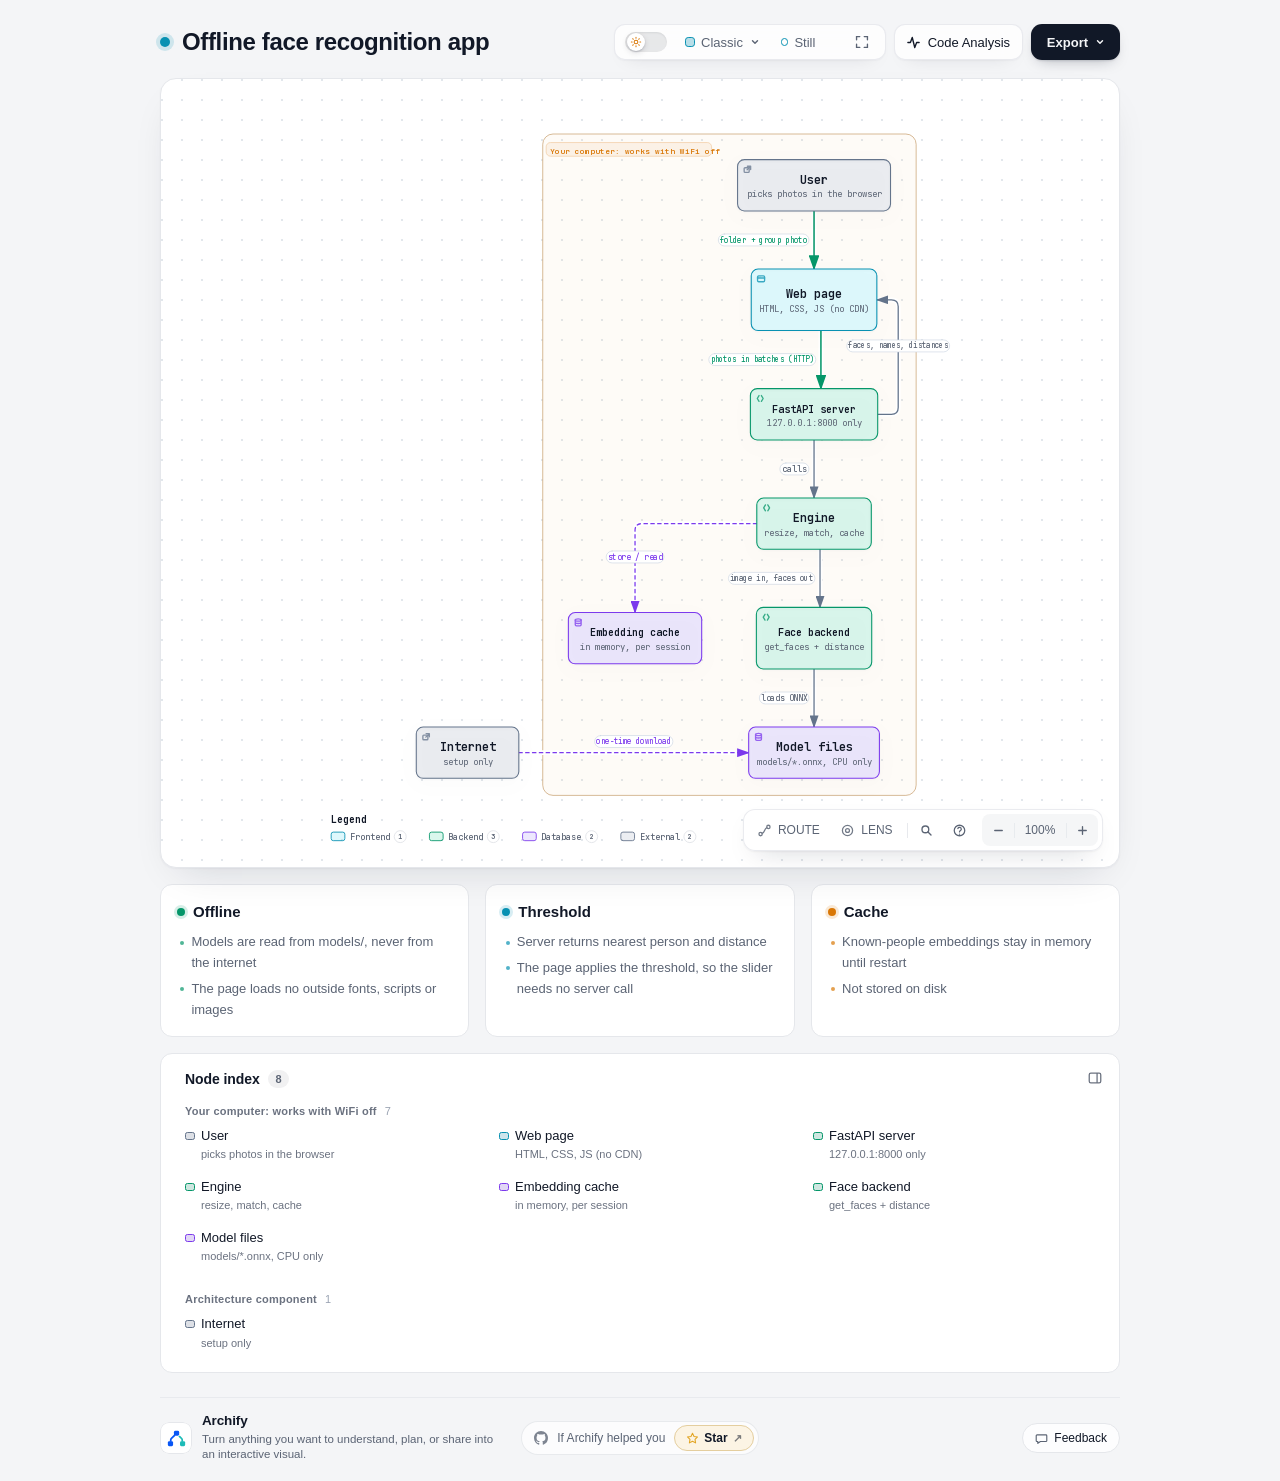
==== docs/architecture.html @ 707d0741 "Add architecture diagram (SVG, PNG, HTML, source) made with Archify" ====
<!DOCTYPE html>
<html lang="en" data-theme="dark" data-preset="classic">
<head>
  <meta charset="UTF-8">
  <meta name="viewport" content="width=device-width, initial-scale=1.0">
  <meta name="color-scheme" content="dark light">
  <meta name="generator" content="archify 3.3.0">
  <meta name="archify-reader-contract" content="declared-wide-v1">
  <title>Offline face recognition app Diagram</title>
  <script>
    // Resolve the theme before first paint so light-preference users don't
    // see a dark flash. The toolbar script below re-applies with UI state.
    (function () {
      try {
        var theme = null;
        try {
          var param = new URLSearchParams(window.location.search).get('theme');
          if (param === 'light' || param === 'dark') theme = param;
          if (new URLSearchParams(window.location.search).get('embed') === '1') {
            document.documentElement.setAttribute('data-embed', 'true');
          }
          if (new URLSearchParams(window.location.search).get('present') === '1') {
            document.documentElement.setAttribute('data-present', 'true');
          }
        } catch (_) {}
        if (!theme) {
          try { theme = localStorage.getItem('archify-theme'); } catch (_) {}
        }
        if (theme !== 'light' && theme !== 'dark') {
          theme = window.matchMedia('(prefers-color-scheme: light)').matches ? 'light' : 'dark';
        }
        document.documentElement.setAttribute('data-theme', theme);
      } catch (_) {}
    })();
  </script>
  <style id="archify-fonts">
/*
JetBrains Mono variable WOFF2 subsets from Google Fonts service revision v24.
These fixed bytes are shared by the viewer and its SVG/raster exports.
No local() source: an installed copy must not override the bundled font.
Uncovered characters (including CJK) still use the system fallback stack.
Upstream: https://github.com/JetBrains/JetBrainsMono

cyrillic-ext    1664 bytes  sha256 9343de2ca5d9549f792e7962375af8efb0f320c7643bfd36c884b5a30e5c396f
cyrillic        8892 bytes  sha256 4995a9a43ac659ec32fcd8b463755cd6a07b31a6e6b3894a6a153b661cf490e2
greek           6800 bytes  sha256 49c3da6c9a2b279b0f1f860f5cfb1f5dc38d88a5c7be9c9b1837bbc4e3db6111
vietnamese      5872 bytes  sha256 d44eb1936043a56038eb02dd70b243f379bef65783f94ec12f277550720411f1
latin-ext      11596 bytes  sha256 9c38cb2d0d2d93c1ee6e21fa78db76f13ea7e15e15cc64214c7ca89b6aaa35c4
latin          31340 bytes  sha256 2c32b9b3ee358c119e210f6f5195f9bd34894d78a785ff2e95d60e718e400af4

Copyright 2020 The JetBrains Mono Project Authors (https://github.com/JetBrains/JetBrainsMono)

This Font Software is licensed under the SIL Open Font License, Version 1.1.
This license is copied below, and is also available with a FAQ at:
https://openfontlicense.org


-----------------------------------------------------------
SIL OPEN FONT LICENSE Version 1.1 - 26 February 2007
-----------------------------------------------------------

PREAMBLE
The goals of the Open Font License (OFL) are to stimulate worldwide
development of collaborative font projects, to support the font creation
efforts of academic and linguistic communities, and to provide a free and
open framework in which fonts may be shared and improved in partnership
with others.

The OFL allows the licensed fonts to be used, studied, modified and
redistributed freely as long as they are not sold by themselves. The
fonts, including any derivative works, can be bundled, embedded,
redistributed and/or sold with any software provided that any reserved
names are not used by derivative works. The fonts and derivatives,
however, cannot be released under any other type of license. The
requirement for fonts to remain under this license does not apply
to any document created using the fonts or their derivatives.

DEFINITIONS
"Font Software" refers to the set of files released by the Copyright
Holder(s) under this license and clearly marked as such. This may
include source files, build scripts and documentation.

"Reserved Font Name" refers to any names specified as such after the
copyright statement(s).

"Original Version" refers to the collection of Font Software components as
distributed by the Copyright Holder(s).

"Modified Version" refers to any derivative made by adding to, deleting,
or substituting -- in part or in whole -- any of the components of the
Original Version, by changing formats or by porting the Font Software to a
new environment.

"Author" refers to any designer, engineer, programmer, technical
writer or other person who contributed to the Font Software.

PERMISSION & CONDITIONS
Permission is hereby granted, free of charge, to any person obtaining
a copy of the Font Software, to use, study, copy, merge, embed, modify,
redistribute, and sell modified and unmodified copies of the Font
Software, subject to the following conditions:

1) Neither the Font Software nor any of its individual components,
in Original or Modified Versions, may be sold by itself.

2) Original or Modified Versions of the Font Software may be bundled,
redistributed and/or sold with any software, provided that each copy
contains the above copyright notice and this license. These can be
included either as stand-alone text files, human-readable headers or
in the appropriate machine-readable metadata fields within text or
binary files as long as those fields can be easily viewed by the user.

3) No Modified Version of the Font Software may use the Reserved Font
Name(s) unless explicit written permission is granted by the corresponding
Copyright Holder. This restriction only applies to the primary font name as
presented to the users.

4) The name(s) of the Copyright Holder(s) or the Author(s) of the Font
Software shall not be used to promote, endorse or advertise any
Modified Version, except to acknowledge the contribution(s) of the
Copyright Holder(s) and the Author(s) or with their explicit written
permission.

5) The Font Software, modified or unmodified, in part or in whole,
must be distributed entirely under this license, and must not be
distributed under any other license. The requirement for fonts to
remain under this license does not apply to any document created
using the Font Software.

TERMINATION
This license becomes null and void if any of the above conditions are
not met.

DISCLAIMER
THE FONT SOFTWARE IS PROVIDED "AS IS", WITHOUT WARRANTY OF ANY KIND,
EXPRESS OR IMPLIED, INCLUDING BUT NOT LIMITED TO ANY WARRANTIES OF
MERCHANTABILITY, FITNESS FOR A PARTICULAR PURPOSE AND NONINFRINGEMENT
OF COPYRIGHT, PATENT, TRADEMARK, OR OTHER RIGHT. IN NO EVENT SHALL THE
COPYRIGHT HOLDER BE LIABLE FOR ANY CLAIM, DAMAGES OR OTHER LIABILITY,
INCLUDING ANY GENERAL, SPECIAL, INDIRECT, INCIDENTAL, OR CONSEQUENTIAL
DAMAGES, WHETHER IN AN ACTION OF CONTRACT, TORT OR OTHERWISE, ARISING
FROM, OUT OF THE USE OR INABILITY TO USE THE FONT SOFTWARE OR FROM
OTHER DEALINGS IN THE FONT SOFTWARE.
*/
    /* cyrillic-ext */
    @font-face { font-family: 'JetBrains Mono'; font-style: normal; font-weight: 400 800; font-display: swap;
      src: url([data-uri]) format('woff2');
      unicode-range: U+0460-052F, U+1C80-1C8A, U+20B4, U+2DE0-2DFF, U+A640-A69F, U+FE2E-FE2F; }
    /* cyrillic */
    @font-face { font-family: 'JetBrains Mono'; font-style: normal; font-weight: 400 800; font-display: swap;
      src: url([data-uri]) format('woff2');
      unicode-range: U+0301, U+0400-045F, U+0490-0491, U+04B0-04B1, U+2116; }
    /* greek */
    @font-face { font-family: 'JetBrains Mono'; font-style: normal; font-weight: 400 800; font-display: swap;
      src: url([data-uri]) format('woff2');
      unicode-range: U+0370-0377, U+037A-037F, U+0384-038A, U+038C, U+038E-03A1, U+03A3-03FF; }
    /* vietnamese */
    @font-face { font-family: 'JetBrains Mono'; font-style: normal; font-weight: 400 800; font-display: swap;
      src: url([data-uri]) format('woff2');
      unicode-range: U+0102-0103, U+0110-0111, U+0128-0129, U+0168-0169, U+01A0-01A1, U+01AF-01B0, U+0300-0301, U+0303-0304, U+0308-0309, U+0323, U+0329, U+1EA0-1EF9, U+20AB; }
    /* latin-ext */
    @font-face { font-family: 'JetBrains Mono'; font-style: normal; font-weight: 400 800; font-display: swap;
      src: url([data-uri]) format('woff2');
      unicode-range: U+0100-02BA, U+02BD-02C5, U+02C7-02CC, U+02CE-02D7, U+02DD-02FF, U+0304, U+0308, U+0329, U+1D00-1DBF, U+1E00-1E9F, U+1EF2-1EFF, U+2020, U+20A0-20AB, U+20AD-20C0, U+2113, U+2C60-2C7F, U+A720-A7FF; }
    /* latin */
    @font-face { font-family: 'JetBrains Mono'; font-style: normal; font-weight: 400 800; font-display: swap;
      src: url([data-uri]) format('woff2');
      unicode-range: U+0000-00FF, U+0131, U+0152-0153, U+02BB-02BC, U+02C6, U+02DA, U+02DC, U+0304, U+0308, U+0329, U+2000-206F, U+20AC, U+2122, U+2191, U+2193, U+2212, U+2215, U+FEFF, U+FFFD; }
  </style>
  <style>
    /* ==========================================================
       THEME VARIABLES — switch by toggling [data-theme] on <html>
       ========================================================== */
    :root,
    [data-theme="dark"] {
      /* Native browser UI (scrollbars, form controls, popups) follows the
         chosen theme instead of the OS preference. */
      color-scheme: dark;
      --bg: #020617;
      --grid: #1e293b;
      --canvas-dot: rgba(148, 163, 184, 0.16);
      --text: #ffffff;
      --text-muted: #94a3b8;
      --text-dim: #475569;
      /* UI chrome and menu hints need more contrast than SVG .t-dim accents */
      --text-faint: #7d8da1;

      --panel: rgba(15, 23, 42, 0.5);
      --panel-border: #1e293b;
      --lane-fill: rgba(15, 23, 42, 0.22);
      --lane-stroke: #334155;

      --arrow: #94a3b8;
      --arrow-emphasis: #34d399;
      --edge-label: var(--arrow);

      /* Opaque mask color used behind semi-transparent component fills
         so the arrows drawn underneath are properly hidden. */
      --mask: #0f172a;

      --frontend-fill:    rgba(8, 51, 68, 0.4);
      --frontend-stroke:  #22d3ee;
      --backend-fill:     rgba(6, 78, 59, 0.4);
      --backend-stroke:   #34d399;
      --database-fill:    rgba(76, 29, 149, 0.4);
      --database-stroke:  #a78bfa;
      --cloud-fill:       rgba(120, 53, 15, 0.3);
      --cloud-stroke:     #fbbf24;
      --security-fill:    rgba(136, 19, 55, 0.4);
      --security-stroke:  #fb7185;
      --messagebus-fill:  rgba(251, 146, 60, 0.3);
      --messagebus-stroke:#fb923c;
      --external-fill:    rgba(30, 41, 59, 0.5);
      --external-stroke:  #94a3b8;

      --toolbar-bg:       rgba(15, 23, 42, 0.8);
      --toolbar-border:   #334155;
      --toolbar-text:     #e2e8f0;
      --toolbar-hover:    rgba(15, 23, 42, 0.95);
      --toolbar-menu-bg:  #0f172a;
    }

    [data-theme="light"] {
      color-scheme: light;
      --bg: #f4f5f7;
      --grid: #e9edf2;
      --canvas-dot: #e2e7ec;
      --text: #111827;
      --text-muted: #5b6474;
      --text-dim: #9aa3b2;
      --text-faint: #6b7280;

      --panel: #ffffff;
      --panel-border: #e5e7eb;
      --lane-fill: rgba(248, 250, 252, 0.65);
      --lane-stroke: #cbd5e1;

      --arrow: #64748b;
      --arrow-emphasis: #059669;
      --edge-label: var(--text-muted);

      --mask: #ffffff;

      --frontend-fill: rgba(34, 211, 238, 0.15);
      --frontend-stroke: #0891b2;
      /* #1040: darker accent for small bold reader text; the diagram stroke above is untouched. */
      --reader-accent: #077f9c;
      --backend-fill: rgba(52, 211, 153, 0.18);
      --backend-stroke: #059669;
      --database-fill: rgba(167, 139, 250, 0.2);
      --database-stroke: #7c3aed;
      --cloud-fill: rgba(251, 191, 36, 0.18);
      --cloud-stroke: #d97706;
      --security-fill: rgba(251, 113, 133, 0.15);
      --security-stroke: #e11d48;
      --messagebus-fill: rgba(251, 146, 60, 0.15);
      --messagebus-stroke: #ea580c;
      --external-fill: rgba(148, 163, 184, 0.18);
      --external-stroke: #64748b;

      --toolbar-bg:       rgba(255, 255, 255, 0.92);
      --toolbar-border:   #cbd5e1;
      --toolbar-text:     #334155;
      --toolbar-hover:    #ffffff;
      --toolbar-menu-bg:  #ffffff;
    }

    /* ==========================================================
       SIGNAL FLOW — an opt-in, motion-forward visual preset.
       The variables also target a standalone exported SVG, whose
       root carries data-preset and data-theme directly.
       ========================================================== */
    [data-preset="signal-flow"][data-theme="dark"] {
      --bg: #030711;
      --grid: #15233a;
      --panel: rgba(6, 14, 28, 0.78);
      --panel-border: #1d3350;
      --lane-fill: rgba(9, 22, 40, 0.5);
      --lane-stroke: #2c4564;
      --text: #f5fbff;
      --text-muted: #9eb0c7;
      --text-dim: #52667f;
      --text-faint: #7890ad;
      --mask: #07101e;
      --frontend-fill: rgba(6, 182, 212, 0.14);
      --frontend-stroke: #67e8f9;
      --backend-fill: rgba(16, 185, 129, 0.14);
      --backend-stroke: #5eead4;
      --database-fill: rgba(139, 92, 246, 0.16);
      --database-stroke: #c4b5fd;
      --cloud-fill: rgba(245, 158, 11, 0.13);
      --cloud-stroke: #fcd34d;
      --security-fill: rgba(244, 63, 94, 0.13);
      --security-stroke: #fda4af;
      --messagebus-fill: rgba(249, 115, 22, 0.13);
      --messagebus-stroke: #fdba74;
      --external-fill: rgba(71, 85, 105, 0.24);
      --external-stroke: #a5b4c7;
      --arrow: #7890ad;
      --arrow-emphasis: #2dd4bf;
      --edge-label: var(--arrow);
      --toolbar-bg: rgba(7, 16, 30, 0.86);
      --toolbar-border: #29415f;
      --toolbar-menu-bg: #07101e;
    }

    [data-preset="signal-flow"][data-theme="light"] {
      --bg: #f4f9fc;
      --grid: #d4e5ee;
      --panel: rgba(255, 255, 255, 0.82);
      --panel-border: #bfd5e2;
      --lane-fill: rgba(232, 243, 248, 0.62);
      --lane-stroke: #a9c5d5;
      --text: #102638;
      --text-muted: #587287;
      --text-dim: #8aa2b4;
      --text-faint: #5d778a; /* #1040: was #668397 at 3.99:1 on reader surfaces */
      --mask: #ffffff;
      --frontend-fill: rgba(6, 182, 212, 0.09);
      --frontend-stroke: #0789a1;
      /* #1040: darker accent for small bold reader text; the diagram stroke above is untouched. */
      --reader-accent: #067e95;
      --backend-fill: rgba(5, 150, 105, 0.09);
      --backend-stroke: #087f69;
      --database-fill: rgba(124, 58, 237, 0.09);
      --database-stroke: #7254c7;
      --cloud-fill: rgba(217, 119, 6, 0.08);
      --cloud-stroke: #b9670b;
      --security-fill: rgba(225, 29, 72, 0.08);
      --security-stroke: #c53a59;
      --messagebus-fill: rgba(234, 88, 12, 0.08);
      --messagebus-stroke: #c65f27;
      --external-fill: rgba(100, 116, 139, 0.1);
      --external-stroke: #607a8c;
      --arrow: #7b97aa;
      --arrow-emphasis: #0d9488;
      --edge-label: var(--text-muted);
    }

    /* ==========================================================
       BLUEPRINT — a review-first drafting preset for deployment,
       infrastructure, and technical design documentation. It keeps
       the same semantic palette and geometry while trading glow for
       precise grid contrast, squared materials, and drafting marks.
       ========================================================== */
    [data-preset="blueprint"][data-theme="dark"] {
      --bg: #06131f;
      --grid: #17425a;
      --panel: rgba(7, 27, 43, 0.9);
      --panel-border: #27627f;
      --lane-fill: rgba(10, 43, 66, 0.36);
      --lane-stroke: #34799a;
      --text: #e3f6ff;
      --text-muted: #91b8ca;
      --text-dim: #557e92;
      --text-faint: #739caf;
      --mask: #0a2031;
      --frontend-fill: rgba(26, 157, 193, 0.14);
      --frontend-stroke: #66d9ef;
      --backend-fill: rgba(31, 155, 124, 0.13);
      --backend-stroke: #69dfbd;
      --database-fill: rgba(120, 105, 196, 0.14);
      --database-stroke: #b4a8ff;
      --cloud-fill: rgba(197, 145, 43, 0.13);
      --cloud-stroke: #ffd166;
      --security-fill: rgba(199, 76, 104, 0.13);
      --security-stroke: #ff8da1;
      --messagebus-fill: rgba(207, 112, 49, 0.13);
      --messagebus-stroke: #ffad66;
      --external-fill: rgba(84, 119, 139, 0.18);
      --external-stroke: #a7cad9;
      --arrow: #78a3b7;
      --arrow-emphasis: #64dfc1;
      --edge-label: var(--arrow);
      --toolbar-bg: rgba(7, 28, 45, 0.92);
      --toolbar-border: #34799a;
      --toolbar-text: #d8f3ff;
      --toolbar-hover: rgba(18, 58, 83, 0.95);
      --toolbar-menu-bg: #0a2031;
    }

    [data-preset="blueprint"][data-theme="light"] {
      --bg: #edf7fa;
      --grid: #b5d5e1;
      --panel: rgba(249, 253, 255, 0.94);
      --panel-border: #78aabd;
      --lane-fill: rgba(210, 232, 240, 0.42);
      --lane-stroke: #83b2c4;
      --text: #123344;
      --text-muted: #4e7486;
      --text-dim: #86a6b4;
      --text-faint: #577786; /* #1040: was #668c9d at 3.54:1 on reader surfaces */
      --mask: #f9fdff;
      --frontend-fill: rgba(8, 145, 178, 0.08);
      --frontend-stroke: #087f9c;
      --backend-fill: rgba(5, 128, 101, 0.08);
      --backend-stroke: #08755f;
      --database-fill: rgba(100, 75, 180, 0.08);
      --database-stroke: #6757a8;
      --cloud-fill: rgba(181, 120, 15, 0.08);
      --cloud-stroke: #a86609;
      --security-fill: rgba(190, 48, 80, 0.07);
      --security-stroke: #b32f50;
      --messagebus-fill: rgba(196, 81, 22, 0.07);
      --messagebus-stroke: #b65120;
      --external-fill: rgba(79, 112, 128, 0.08);
      --external-stroke: #506f7e;
      --arrow: #6d93a5;
      --arrow-emphasis: #087f69;
      --edge-label: var(--text-muted);
      --toolbar-bg: rgba(247, 252, 254, 0.94);
      --toolbar-border: #8ab5c5;
      --toolbar-text: #294f61;
      --toolbar-hover: #ffffff;
      --toolbar-menu-bg: #f9fdff;
    }

    /* ==========================================================
       EDITORIAL — a warm, publication-minded preset for design
       reviews, launch notes, and documentation. The diagram keeps
       the same semantic palette and exact geometry, but trades
       software chrome for paper, ink, ruled structure, and one
       restrained vermilion accent.
       ========================================================== */
    [data-preset="editorial"][data-theme="dark"] {
      --bg: #181611;
      --grid: #39342a;
      --panel: rgba(35, 31, 24, 0.96);
      --panel-border: #625a4a;
      --lane-fill: rgba(52, 46, 35, 0.46);
      --lane-stroke: #726957;
      --text: #f4eddf;
      --text-muted: #b9ae9b;
      --text-dim: #776e60;
      --text-faint: #9d917e;
      --mask: #231f18;
      --frontend-fill: rgba(43, 133, 142, 0.16);
      --frontend-stroke: #7fc6c7;
      --backend-fill: rgba(63, 132, 92, 0.16);
      --backend-stroke: #8fc29e;
      --database-fill: rgba(117, 91, 141, 0.17);
      --database-stroke: #c0a4d0;
      --cloud-fill: rgba(170, 119, 49, 0.16);
      --cloud-stroke: #d8ad68;
      --security-fill: rgba(157, 69, 65, 0.17);
      --security-stroke: #df9085;
      --messagebus-fill: rgba(174, 79, 42, 0.16);
      --messagebus-stroke: #df946f;
      --external-fill: rgba(126, 115, 96, 0.18);
      --external-stroke: #b8ad99;
      --arrow: #948978;
      --arrow-emphasis: #dd6b3d;
      --edge-label: var(--arrow);
      --toolbar-bg: rgba(35, 31, 24, 0.92);
      --toolbar-border: #625a4a;
      --toolbar-text: #eee5d5;
      --toolbar-hover: #302a20;
      --toolbar-menu-bg: #231f18;
    }

    [data-preset="editorial"][data-theme="light"] {
      --bg: #f2eee5;
      --grid: #d8d0c2;
      --panel: rgba(251, 248, 241, 0.97);
      --panel-border: #c4b9a6;
      --lane-fill: rgba(229, 221, 207, 0.42);
      --lane-stroke: #b8aa94;
      --text: #242018;
      --text-muted: #6f6658;
      --text-dim: #a09788;
      --text-faint: #796f60; /* #1040: was #817767 at 4.15:1 on reader surfaces */
      --mask: #fbf8f1;
      --frontend-fill: rgba(31, 117, 126, 0.09);
      --frontend-stroke: #287e84;
      /* #1040: darker accent for small bold reader text; the diagram stroke above is untouched. */
      --reader-accent: #267a80;
      --backend-fill: rgba(42, 119, 75, 0.09);
      --backend-stroke: #397b53;
      --database-fill: rgba(105, 75, 130, 0.09);
      --database-stroke: #765d86;
      --cloud-fill: rgba(157, 103, 31, 0.1);
      --cloud-stroke: #9a671f;
      --security-fill: rgba(153, 58, 52, 0.09);
      --security-stroke: #9e463f;
      --messagebus-fill: rgba(182, 70, 27, 0.09);
      --messagebus-stroke: #ad4b25;
      --external-fill: rgba(101, 91, 75, 0.09);
      --external-stroke: #746b5e;
      --arrow: #8a806f;
      --arrow-emphasis: #bb4c23;
      --edge-label: var(--text-muted);
      --toolbar-bg: rgba(251, 248, 241, 0.94);
      --toolbar-border: #c4b9a6;
      --toolbar-text: #40392f;
      --toolbar-hover: #fffdf8;
      --toolbar-menu-bg: #fbf8f1;
    }

    * { margin: 0; padding: 0; box-sizing: border-box; }

    body {
      --archify-page-top: 2rem;
      font-family: -apple-system, BlinkMacSystemFont, 'Segoe UI', 'PingFang SC', 'Hiragino Sans GB', 'Microsoft YaHei', 'Noto Sans CJK SC', 'Noto Sans', Roboto, 'Helvetica Neue', Arial, sans-serif;
      -webkit-font-smoothing: antialiased;
      background: var(--bg);
      min-height: 100vh;
      padding: var(--archify-page-top) 2rem 2rem;
      color: var(--text);
      /* Theme surfaces change together; animating the page background leaves it
         visibly out of sync with the SVG and panel for the first 200ms. */
    }

    html[data-preset="signal-flow"] body {
      background-image:
        radial-gradient(circle at 18% -8%, rgba(34, 211, 238, 0.14), transparent 34rem),
        radial-gradient(circle at 92% 18%, rgba(139, 92, 246, 0.12), transparent 30rem);
      background-attachment: fixed;
    }
    html[data-preset="signal-flow"][data-theme="light"] body {
      background-image:
        radial-gradient(circle at 18% -8%, rgba(6, 182, 212, 0.12), transparent 34rem),
        radial-gradient(circle at 92% 18%, rgba(139, 92, 246, 0.08), transparent 30rem);
    }
    html[data-preset="blueprint"] body {
      background-image:
        linear-gradient(var(--grid) 1px, transparent 1px),
        linear-gradient(90deg, var(--grid) 1px, transparent 1px);
      background-size: 32px 32px;
      background-position: -1px -1px;
      background-attachment: fixed;
    }
    html[data-preset="editorial"] body {
      background-image:
        linear-gradient(90deg, transparent 0, transparent 5.4rem, color-mix(in srgb, var(--security-stroke) 18%, transparent) 5.4rem, color-mix(in srgb, var(--security-stroke) 18%, transparent) calc(5.4rem + 1px), transparent calc(5.4rem + 1px)),
        repeating-linear-gradient(0deg, transparent 0, transparent 31px, color-mix(in srgb, var(--grid) 36%, transparent) 31px, color-mix(in srgb, var(--grid) 36%, transparent) 32px);
      background-attachment: fixed;
    }

    /* Gallery/embed mode keeps the generated artifact as the source of truth
       while presenting only its diagram surface inside a proof card. */
    html[data-embed="true"] body {
      min-height: 0;
      padding: 0;
      overflow: hidden;
      background: var(--bg);
      background-image: none;
    }
    html[data-embed="true"] .toolbar,
    html[data-embed="true"] .header,
    html[data-embed="true"] .cards,
    html[data-embed="true"] .diagram-nav,
    html[data-embed="true"] .overview-map,
    html[data-embed="true"] .focus-chip,
    html[data-embed="true"] .route-probe,
    html[data-embed="true"] .semantic-lens,
    html[data-embed="true"] .diagram-guide,
    html[data-embed="true"] .node-finder,
    html[data-embed="true"] .node-outline { display: none !important; }
    html[data-embed="true"] .container { max-width: none; }
    html[data-embed="true"] .diagram-container {
      padding: 0.5rem;
      border: 0;
      border-radius: 0;
      box-shadow: none;
    }
    html[data-embed="true"] .diagram-container svg { min-width: 0; }

    /* Presentation Stage is a viewer-only layer: it gives the live diagram
       the viewport while keeping guided views, theme, focus, and exports real.
       Embed mode wins when both query parameters are present. */
    html[data-present="true"]:not([data-embed="true"]) body {
      --archify-page-top: 1rem;
      height: 100dvh;
      min-height: 0;
      padding: 1rem;
      overflow: hidden;
    }
    html[data-present="true"]:not([data-embed="true"]) .container {
      display: flex;
      flex-direction: column;
      gap: 0.75rem;
      width: 100%;
      max-width: none;
      height: calc(100dvh - 2rem);
    }
    html[data-present="true"]:not([data-embed="true"]) .header {
      flex: none;
      min-width: 0;
      margin: 0;
      padding-right: 23rem;
    }
    html[data-present="true"]:not([data-embed="true"]) .header-row { margin-bottom: 0.25rem; }
    html[data-present="true"]:not([data-embed="true"]) .subtitle {
      overflow: hidden;
      text-overflow: ellipsis;
      white-space: nowrap;
    }

    html[data-present="true"]:not([data-embed="true"]) .diagram-container {
      display: flex;
      flex: 1 1 auto;
      align-items: center;
      justify-content: center;
      min-height: 0;
      padding: 0.75rem;
      padding-bottom: calc(0.75rem + var(--archify-nav-reserve));
    }
    html[data-present="true"]:not([data-embed="true"]) .diagram-container > svg {
      flex: 1 1 auto;
      height: 100%;
      min-height: 0;
      width: 100%;
      min-width: 0;
    }
    html[data-present="true"]:not([data-embed="true"]) .cards { display: none; }
    html[data-present="true"]:not([data-embed="true"]) #btn-present {
      border-color: var(--frontend-stroke);
      color: var(--frontend-stroke);
    }

    /* The reader owns only the outer scale. Compact automatic sequences fit at
       their authored text size or larger. Long sequences and waterfall rows
       favor reading width and page scroll; other diagrams keep height fitting.
       Small automatic canvases retain a modest scale inside a usable shell.
       Every strategy preserves the authored SVG/viewBox and semantic geometry. */
    .container {
      width: 100%;
      max-width: var(--archify-reader-width, 1440px);
      margin: 0 auto;
    }
    html[data-reader-area="true"] .diagram-container {
      min-height: var(--archify-diagram-min-height);
      display: flex;
      align-items: center;
    }
    html[data-reader-area="true"] .diagram-container > svg { flex-shrink: 0; }
    /* The original SVG legend can use the outer corner while the capped or fitted
       diagram stays centered. The container still clips all outer paint. */
    .diagram-container:has([data-reader-legend-corner]) > svg { overflow: visible; }
    .diagram-container [data-reader-legend-corner] {
      transform-origin: 0 0;
      transform-box: view-box;
      transform: var(--archify-reader-legend-transform);
    }
    html[data-reader-narrow="true"]:not([data-present="true"]) .diagram-container > svg {
      min-width: 0;
      max-width: var(--archify-diagram-max-width);
      margin-inline: auto;
    }
    @media (min-width: 768px) and (max-height: 920px) {
      .header { margin-bottom: 1rem; }
      .diagram-container { padding: 1rem; }
      .cards { margin-top: 1rem; }
      .card { padding: 1rem; }
    }

    .header { margin-bottom: 1.5rem; padding-right: 29.5rem; }

    html[data-preset="signal-flow"] .header,
    html[data-preset="blueprint"] .header,
    html[data-preset="editorial"] .header { padding-right: 29.5rem; }

    .header-row {
      display: flex;
      align-items: center;
      gap: 0.75rem;
      min-height: 2.75rem;
      margin-bottom: 0.25rem;
    }

    .pulse-dot {
      flex: none;
      width: 10px;
      height: 10px;
      background: var(--frontend-stroke);
      border-radius: 50%;
      box-shadow: 0 0 0 4px color-mix(in srgb, var(--frontend-stroke) 16%, transparent);
      animation: none;
    }

    html[data-motion-capable="true"] .pulse-dot { animation: pulse 2s infinite; }

    @keyframes pulse {
      0%, 100% { opacity: 1; }
      50% { opacity: 0.5; }
    }

    h1 {
      font-size: 1.5rem;
      font-weight: 650;
      line-height: 1.25;
      letter-spacing: -0.015em;
    }

    .subtitle {
      color: var(--text-muted);
      font-size: 0.875rem;
      line-height: 1.55;
      margin-left: 1.375rem;
    }

    html[data-preset="signal-flow"] .header-row::after {
      content: attr(data-preset-badge-signal-flow);
      flex: none;
      margin-left: 0.25rem;
      color: var(--frontend-stroke);
      border: 1px solid var(--frontend-stroke);
      border-radius: 999px;
      padding: 0.28rem 0.6rem;
      font-size: 0.625rem;
      letter-spacing: 0.12em;
      opacity: 0.82;
      box-shadow: 0 0 20px rgba(34, 211, 238, 0.12);
      white-space: nowrap;
    }

    html[data-preset="blueprint"] .pulse-dot {
      width: 10px;
      height: 10px;
      border: 1px solid var(--frontend-stroke);
      border-radius: 1px;
      background: transparent;
      box-shadow: inset 0 0 0 2px var(--bg);
      transform: rotate(45deg);
      animation: none;
    }
    html[data-preset="blueprint"] .header-row::after {
      content: attr(data-preset-badge-blueprint);
      flex: none;
      margin-left: 0.25rem;
      padding: 0.28rem 0.55rem;
      border-top: 1px solid var(--frontend-stroke);
      border-bottom: 1px solid var(--frontend-stroke);
      color: var(--frontend-stroke);
      font-size: 0.5625rem;
      font-weight: 700;
      letter-spacing: 0.14em;
      white-space: nowrap;
    }

    html[data-preset="editorial"] h1,
    html[data-preset="editorial"] .card h3 {
      font-family: Georgia, 'Times New Roman', 'Songti SC', STSong, serif;
      letter-spacing: -0.02em;
    }
    html[data-preset="editorial"] h1 { font-size: 1.72rem; font-weight: 600; }
    html[data-preset="editorial"] .pulse-dot {
      width: 9px;
      height: 9px;
      border: 1px solid var(--arrow-emphasis);
      border-radius: 0;
      background: var(--arrow-emphasis);
      box-shadow: 0 0 0 3px color-mix(in srgb, var(--arrow-emphasis) 14%, transparent);
      transform: rotate(45deg);
      animation: none;
    }
    html[data-preset="editorial"] .header-row::after {
      content: attr(data-preset-badge-editorial);
      flex: none;
      margin-left: 0.25rem;
      padding: 0.32rem 0 0.24rem;
      border-bottom: 2px solid var(--arrow-emphasis);
      color: var(--arrow-emphasis);
      font-family: Georgia, 'Times New Roman', serif;
      font-size: 0.625rem;
      font-style: italic;
      font-weight: 600;
      letter-spacing: 0.08em;
      white-space: nowrap;
    }

    .diagram-container {
      --archify-nav-reserve: 0px;
      background: var(--panel);
      border-radius: 1rem;
      border: 1px solid var(--panel-border);
      box-shadow: 0 1px 2px rgba(15, 23, 42, 0.04), 0 16px 40px -20px rgba(15, 23, 42, 0.18);
      padding: 1.5rem;
      padding-bottom: calc(1.5rem + var(--archify-nav-reserve));
      overflow: hidden;
      position: relative;
    }

    html[data-preset="signal-flow"] .diagram-container {
      position: relative;
      overflow: hidden;
      background: linear-gradient(180deg, rgba(8, 20, 38, 0.82), rgba(3, 8, 18, 0.94));
      box-shadow: inset 0 1px 0 rgba(255, 255, 255, 0.04), 0 28px 80px rgba(0, 0, 0, 0.34);
    }
    html[data-preset="signal-flow"][data-theme="light"] .diagram-container {
      background: linear-gradient(180deg, rgba(255, 255, 255, 0.9), rgba(237, 246, 250, 0.94));
      box-shadow: inset 0 1px 0 rgba(255, 255, 255, 0.72), 0 24px 60px rgba(45, 78, 99, 0.12);
    }
    html[data-preset="blueprint"] .diagram-container {
      border-color: var(--panel-border);
      border-radius: 0.35rem;
      background: var(--panel);
      box-shadow:
        inset 0 0 0 1px color-mix(in srgb, var(--panel-border) 34%, transparent),
        0 18px 48px rgba(0, 0, 0, 0.16);
    }
    html[data-preset="blueprint"] .diagram-container::after {
      content: "";
      position: absolute;
      z-index: 10;
      inset: 0.7rem;
      pointer-events: none;
      background:
        linear-gradient(var(--frontend-stroke), var(--frontend-stroke)) left top / 1.35rem 1px no-repeat,
        linear-gradient(var(--frontend-stroke), var(--frontend-stroke)) left top / 1px 1.35rem no-repeat,
        linear-gradient(var(--frontend-stroke), var(--frontend-stroke)) right top / 1.35rem 1px no-repeat,
        linear-gradient(var(--frontend-stroke), var(--frontend-stroke)) right top / 1px 1.35rem no-repeat,
        linear-gradient(var(--frontend-stroke), var(--frontend-stroke)) left bottom / 1.35rem 1px no-repeat,
        linear-gradient(var(--frontend-stroke), var(--frontend-stroke)) left bottom / 1px 1.35rem no-repeat,
        linear-gradient(var(--frontend-stroke), var(--frontend-stroke)) right bottom / 1.35rem 1px no-repeat,
        linear-gradient(var(--frontend-stroke), var(--frontend-stroke)) right bottom / 1px 1.35rem no-repeat;
      opacity: 0.58;
    }
    html[data-preset="editorial"] .diagram-container {
      overflow: hidden;
      border-color: var(--panel-border);
      border-radius: 0.38rem;
      background:
        linear-gradient(90deg, color-mix(in srgb, var(--security-fill) 58%, transparent), transparent 12%),
        var(--panel);
      box-shadow:
        0 1px 0 color-mix(in srgb, var(--text) 6%, transparent),
        0 18px 48px color-mix(in srgb, #000 19%, transparent);
    }
    html[data-preset="editorial"] .diagram-container::after {
      position: absolute;
      z-index: 10;
      top: 0.72rem;
      right: 1.25rem;
      padding: 0.2rem 0.52rem;
      border: 1px solid var(--panel-border);
      background: var(--panel);
      color: var(--arrow-emphasis);
      content: attr(data-preset-badge-editorial-plate);
      font-family: Georgia, 'Times New Roman', serif;
      font-size: 0.52rem;
      font-style: italic;
      font-weight: 600;
      letter-spacing: 0.09em;
      pointer-events: none;
    }
    html[data-embed="true"][data-preset="editorial"] .diagram-container::after { display: none; }
    /* A Viewer an explainer page opens keeps its tools and the preset's look; the page names the
       diagram, so the standalone badges stay off, as the embedded plate does. */
    html[data-hosted="explainer"][data-preset] .header-row::after,
    html[data-hosted="explainer"][data-preset="editorial"] .diagram-container::after { display: none; }
    html[data-motion-capable="true"][data-preset="signal-flow"][data-ambient-entry="running"] .diagram-container::before {
      content: "";
      position: absolute;
      inset: 0;
      pointer-events: none;
      background: linear-gradient(115deg, transparent 28%, rgba(103, 232, 249, 0.035) 48%, transparent 68%);
      transform: translateX(-70%);
      animation: archify-signal-scan 4.8s ease-in-out 1 both;
    }

    /* Motion Governor gives the reader a real static state and gives the
       strongest semantic action the only motion budget. Atmosphere resets to
       its authored base instead of freezing mid-cycle. Static artifacts never
       start a decorative pulse or scan. */
    html:not([data-motion-capable="true"]) svg[data-animation="trace"] [data-animate] {
      animation: none !important;
    }
    html:not([data-motion-capable="true"]) svg[data-animation="trace"] [data-graph-role="automatic-crossover"]:has(> [data-animate="edge"]) > [data-graph-role="automatic-crossover-underlay"] {
      animation: none !important;
    }
    html[data-motion="still"] .pulse-dot,
    html[data-motion="still"] .diagram-container::before,
    html[data-motion="still"] svg[data-animation="trace"] [data-animate],
    html[data-motion-owner] .pulse-dot,
    html[data-motion-owner] .diagram-container::before,
    html[data-motion-owner] svg[data-animation="trace"] [data-animate],
    html[data-embed="true"] .pulse-dot,
    html[data-embed="true"] .diagram-container::before,
    html[data-share-playback="true"] .pulse-dot,
    html[data-share-playback="true"] .diagram-container::before,
    html[data-document-hidden="true"] .pulse-dot,
    html[data-document-hidden="true"] .diagram-container::before,
    html[data-document-hidden="true"] svg[data-animation="trace"] [data-animate],
    html[data-motion="still"] svg[data-animation="trace"] [data-graph-role="automatic-crossover"]:has(> [data-animate="edge"]) > [data-graph-role="automatic-crossover-underlay"],
    html[data-motion-owner] svg[data-animation="trace"] [data-graph-role="automatic-crossover"]:has(> [data-animate="edge"]) > [data-graph-role="automatic-crossover-underlay"],
    html[data-embed="true"] svg[data-animation="trace"] [data-graph-role="automatic-crossover"]:has(> [data-animate="edge"]) > [data-graph-role="automatic-crossover-underlay"],
    html[data-share-playback="true"] svg[data-animation="trace"] [data-graph-role="automatic-crossover"]:has(> [data-animate="edge"]) > [data-graph-role="automatic-crossover-underlay"],
    html[data-document-hidden="true"] svg[data-animation="trace"] [data-graph-role="automatic-crossover"]:has(> [data-animate="edge"]) > [data-graph-role="automatic-crossover-underlay"] {
      animation: none !important;
    }
    html[data-motion="still"] .diagram-container::before,
    html[data-motion-owner] .diagram-container::before,
    html[data-embed="true"] .diagram-container::before,
    html[data-share-playback="true"] .diagram-container::before {
      opacity: 0;
    }
    html[data-motion="still"] .intent-trace-flow,
    html[data-motion="still"] .route-probe-flow,
    html[data-motion="still"] .route-journey-flow,
    html[data-motion="still"] .semantic-lens-flow,
    html[data-motion="still"] .diagram-guide,
    html[data-motion="still"] .overview-map-live,
    html[data-document-hidden="true"] .intent-trace-flow,
    html[data-document-hidden="true"] .route-probe-flow,
    html[data-document-hidden="true"] .route-journey-flow,
    html[data-document-hidden="true"] .semantic-lens-flow,
    html[data-document-hidden="true"] .diagram-guide,
    html[data-document-hidden="true"] .overview-map-live {
      animation: none !important;
    }

    html[data-motion="still"] .intent-trace-flow,
    html[data-motion="still"] .route-probe-flow {
      stroke-dasharray: none;
      stroke-dashoffset: 0;
      opacity: 0.72;
    }
    html[data-motion="still"] .route-journey-overlay,
    html[data-document-hidden="true"] .route-journey-overlay { display: none !important; }
    html[data-motion="still"] .relationship-pulse-overlay { display: none !important; }

    html[data-motion="still"] svg [data-node-id],
    html[data-motion="still"] svg [data-edge-from],
    html[data-motion="still"] svg [data-detail],
    html[data-motion="still"] svg [data-detail-anchor],
    html[data-motion="still"] svg [data-legend-hit],
    html[data-motion="still"] svg {
      transition: none !important;
    }

    svg {
      font-family: 'JetBrains Mono', ui-monospace, SFMono-Regular, Menlo, Consolas, 'DejaVu Sans Mono', 'Liberation Mono', 'Noto Sans Mono CJK SC', 'PingFang SC', 'Hiragino Sans GB', 'Microsoft YaHei', monospace;
      width: 100%;
      min-width: min(900px, 100%);
      display: block;
      transform-origin: 0 0;
      transition: transform 0.18s ease;
    }

    .diagram-container.is-camera-moving svg {
      transition: transform 0.42s cubic-bezier(0.22, 1, 0.36, 1);
    }
    .diagram-container.is-camera-transaction svg { transition: none; }
    .diagram-container.is-pannable { cursor: grab; }
    .diagram-container.is-panning { cursor: grabbing; user-select: none; }
    .diagram-container.is-panning svg { transition: none; }

    .diagram-nav {
      position: absolute;
      right: 1rem;
      bottom: 1rem;
      z-index: 12;
      translate: 0 calc(-1 * var(--archify-dock-lift, 0px));
      display: inline-flex;
      align-items: center;
      max-width: calc(100% - 2rem);
      padding: 0.25rem;
      gap: 0.0625rem;
      overflow-x: auto;
      border: 1px solid color-mix(in srgb, var(--panel-border) 80%, transparent);
      border-radius: 0.75rem;
      background: color-mix(in srgb, var(--panel) 84%, transparent);
      box-shadow: 0 1px 2px rgba(15, 23, 42, 0.05), 0 10px 28px -14px rgba(15, 23, 42, 0.28);
      backdrop-filter: blur(14px) saturate(1.2);
      scrollbar-width: none;
    }
    .diagram-nav::-webkit-scrollbar { display: none; }
    .diagram-nav button,
    .focus-chip button {
      border: 0;
      background: transparent;
      color: var(--toolbar-text);
      font: inherit;
      cursor: pointer;
    }
    .diagram-nav button {
      min-width: 2rem;
      height: 2rem;
      padding: 0 0.4rem;
      border-radius: 0.5rem;
      color: var(--text-muted);
      font-size: 0.75rem;
      font-weight: 500;
      letter-spacing: 0;
      transition: background 0.15s, color 0.15s;
    }
    .diagram-nav button:hover,
    .diagram-nav button:focus-visible {
      color: var(--text);
      background: color-mix(in srgb, var(--text) 6%, transparent);
    }
    .diagram-nav button:hover,
    .diagram-nav button:focus-visible,
    .focus-chip button:hover,
    .focus-chip button:focus-visible { background: var(--toolbar-hover); }
    .diagram-nav button:focus-visible,
    .focus-chip button:focus-visible {
      outline: 2px solid var(--frontend-stroke);
      outline-offset: 1px;
    }
    .diagram-nav button:disabled { opacity: 0.38; cursor: default; }
    /* The Guide stays on the ? shortcut; Map only earns dock space once the
       reader has zoomed past the full diagram (or opened it from the keyboard). */
    .diagram-nav button[hidden] { display: none; }
    .diagram-container:not(.is-pannable) #btn-overview-map:not([data-radar-requested]):not(:focus) { display: none; }
    .diagram-nav button:disabled:hover { background: transparent; }
    .diagram-nav #btn-route-probe,
    .diagram-nav #btn-overview-map,
    .diagram-nav #btn-semantic-lens {
      min-width: auto;
      padding-inline: 0.6rem;
      color: var(--text-muted);
      font-weight: 500;
    }
    .diagram-nav #btn-node-finder,
    .diagram-nav [data-view="out"] {
      position: relative;
      margin-left: 0.375rem;
    }
    .diagram-nav #btn-node-finder::before,
    .diagram-nav [data-view="out"]::before {
      position: absolute;
      top: 0.55rem;
      bottom: 0.55rem;
      left: -0.19rem;
      width: 1px;
      background: color-mix(in srgb, var(--panel-border) 90%, transparent);
      content: "";
      pointer-events: none;
    }
    .diagram-nav-icon {
      display: block;
      width: 0.95rem;
      height: 0.95rem;
      margin: auto;
      background: currentColor;
      -webkit-mask-position: center;
      -webkit-mask-repeat: no-repeat;
      -webkit-mask-size: contain;
      mask-position: center;
      mask-repeat: no-repeat;
      mask-size: contain;
    }
    .diagram-nav-icon.find {
      -webkit-mask-image: url("data:image/svg+xml,%3Csvg xmlns='http://www.w3.org/2000/svg' viewBox='0 0 20 20'%3E%3Ccircle cx='8.5' cy='8.5' r='4.5' fill='none' stroke='black' stroke-width='1.8'/%3E%3Cpath d='m12 12 4 4' fill='none' stroke='black' stroke-width='1.8' stroke-linecap='round'/%3E%3C/svg%3E");
      mask-image: url("data:image/svg+xml,%3Csvg xmlns='http://www.w3.org/2000/svg' viewBox='0 0 20 20'%3E%3Ccircle cx='8.5' cy='8.5' r='4.5' fill='none' stroke='black' stroke-width='1.8'/%3E%3Cpath d='m12 12 4 4' fill='none' stroke='black' stroke-width='1.8' stroke-linecap='round'/%3E%3C/svg%3E");
    }
    .diagram-nav-icon.guide {
      -webkit-mask-image: url("data:image/svg+xml,%3Csvg xmlns='http://www.w3.org/2000/svg' viewBox='0 0 20 20'%3E%3Ccircle cx='10' cy='10' r='7' fill='none' stroke='black' stroke-width='1.7'/%3E%3Cpath d='M7.8 7.3a2.4 2.4 0 014.6.9c0 1.8-2.4 2-2.4 3.7M10 14.9h.01' fill='none' stroke='black' stroke-width='1.7' stroke-linecap='round'/%3E%3C/svg%3E");
      mask-image: url("data:image/svg+xml,%3Csvg xmlns='http://www.w3.org/2000/svg' viewBox='0 0 20 20'%3E%3Ccircle cx='10' cy='10' r='7' fill='none' stroke='black' stroke-width='1.7'/%3E%3Cpath d='M7.8 7.3a2.4 2.4 0 014.6.9c0 1.8-2.4 2-2.4 3.7M10 14.9h.01' fill='none' stroke='black' stroke-width='1.7' stroke-linecap='round'/%3E%3C/svg%3E");
    }
    .diagram-nav-icon.minus {
      -webkit-mask-image: url("data:image/svg+xml,%3Csvg xmlns='http://www.w3.org/2000/svg' viewBox='0 0 20 20'%3E%3Cpath d='M5 10h10' fill='none' stroke='black' stroke-width='1.8' stroke-linecap='round'/%3E%3C/svg%3E");
      mask-image: url("data:image/svg+xml,%3Csvg xmlns='http://www.w3.org/2000/svg' viewBox='0 0 20 20'%3E%3Cpath d='M5 10h10' fill='none' stroke='black' stroke-width='1.8' stroke-linecap='round'/%3E%3C/svg%3E");
    }
    .diagram-nav-icon.plus {
      -webkit-mask-image: url("data:image/svg+xml,%3Csvg xmlns='http://www.w3.org/2000/svg' viewBox='0 0 20 20'%3E%3Cpath d='M10 5v10M5 10h10' fill='none' stroke='black' stroke-width='1.8' stroke-linecap='round'/%3E%3C/svg%3E");
      mask-image: url("data:image/svg+xml,%3Csvg xmlns='http://www.w3.org/2000/svg' viewBox='0 0 20 20'%3E%3Cpath d='M10 5v10M5 10h10' fill='none' stroke='black' stroke-width='1.8' stroke-linecap='round'/%3E%3C/svg%3E");
    }
    .diagram-nav [data-view="reset"] {
      display: inline-flex;
      align-items: center;
      justify-content: center;
      gap: 0.2rem;
      min-width: 3.1rem;
      padding-inline: 0.35rem;
    }
    .diagram-nav [data-view="reset"][data-detail-visible] {
      min-width: 3.8rem;
    }
    .diagram-nav-detail {
      color: color-mix(in srgb, var(--toolbar-text) 52%, transparent);
      font-size: 0.44rem;
      font-weight: 700;
      line-height: 1;
      letter-spacing: 0.07em;
    }
    .diagram-nav-percent {
      color: var(--text-muted);
      font-size: 0.75rem;
      font-weight: 500;
      font-variant-numeric: tabular-nums;
      line-height: 1;
    }
    /* Mode buttons carry a small glyph so the dock reads as one icon language. */
    .diagram-nav #btn-route-probe,
    .diagram-nav #btn-overview-map,
    .diagram-nav #btn-semantic-lens {
      display: inline-flex;
      align-items: center;
      gap: 0.375rem;
      padding-inline: 0.55rem 0.65rem;
    }
    .diagram-nav #btn-route-probe::before,
    .diagram-nav #btn-overview-map::before,
    .diagram-nav #btn-semantic-lens::before {
      flex: none;
      width: 0.95rem;
      height: 0.95rem;
      background: currentColor;
      content: "";
      opacity: 0.85;
      -webkit-mask: var(--nav-glyph) center / contain no-repeat;
      mask: var(--nav-glyph) center / contain no-repeat;
    }
    .diagram-nav #btn-route-probe { --nav-glyph: url("data:image/svg+xml,%3Csvg xmlns='http://www.w3.org/2000/svg' viewBox='0 0 20 20'%3E%3Cg fill='none' stroke='black' stroke-width='1.7' stroke-linecap='round'%3E%3Ccircle cx='4.8' cy='14.8' r='2.2'/%3E%3Ccircle cx='15.2' cy='5.2' r='2.2'/%3E%3Cpath d='M6.9 13.9c3.8-1.4 2.6-6.3 6.2-7.8'/%3E%3C/g%3E%3C/svg%3E"); }
    .diagram-nav #btn-overview-map { --nav-glyph: url("data:image/svg+xml,%3Csvg xmlns='http://www.w3.org/2000/svg' viewBox='0 0 20 20'%3E%3Cg fill='none' stroke='black' stroke-width='1.7' stroke-linejoin='round'%3E%3Cpath d='M2.8 5.4 7.4 3.5l5.2 2 4.6-1.9v11l-4.6 1.9-5.2-2-4.6 1.9z'/%3E%3Cpath d='M7.4 3.5v11M12.6 5.5v11'/%3E%3C/g%3E%3C/svg%3E"); }
    .diagram-nav #btn-semantic-lens { --nav-glyph: url("data:image/svg+xml,%3Csvg xmlns='http://www.w3.org/2000/svg' viewBox='0 0 20 20'%3E%3Cg fill='none' stroke='black' stroke-width='1.7'%3E%3Ccircle cx='10' cy='10' r='6.8'/%3E%3Ccircle cx='10' cy='10' r='2.6'/%3E%3C/g%3E%3C/svg%3E"); }
    /* Zoom out / level / zoom in join into one stepper well. */
    .diagram-nav [data-view="out"],
    .diagram-nav [data-view="reset"],
    .diagram-nav [data-view="in"] {
      position: relative;
      border-radius: 0;
      background: color-mix(in srgb, var(--panel-border) 38%, transparent);
    }
    .diagram-nav [data-view="out"] { margin-left: 0.375rem; border-radius: 0.5rem 0 0 0.5rem; }
    .diagram-nav [data-view="out"]::before { display: none; }
    .diagram-nav [data-view="reset"],
    .diagram-nav [data-view="in"] { margin-left: -0.0625rem; }
    .diagram-nav [data-view="in"] { border-radius: 0 0.5rem 0.5rem 0; }
    .diagram-nav [data-view="reset"]::after,
    .diagram-nav [data-view="in"]::after {
      position: absolute;
      top: 0.55rem;
      bottom: 0.55rem;
      left: 0;
      width: 1px;
      background: color-mix(in srgb, var(--panel-border) 75%, transparent);
      content: "";
      pointer-events: none;
    }
    .diagram-nav [data-view="out"]:hover,
    .diagram-nav [data-view="reset"]:hover,
    .diagram-nav [data-view="in"]:hover { background: color-mix(in srgb, var(--panel-border) 60%, transparent); }
    .diagram-nav [data-view="out"]:disabled,
    .diagram-nav [data-view="in"]:disabled { opacity: 1; color: color-mix(in srgb, var(--text-muted) 40%, transparent); }
    .diagram-nav [data-view="out"]:disabled:hover,
    .diagram-nav [data-view="in"]:disabled:hover { background: color-mix(in srgb, var(--panel-border) 38%, transparent); }
    .diagram-nav [data-view="reset"] { min-width: 3.25rem; }
    .diagram-container[data-camera-indicator="true"] .diagram-nav-detail,
    .diagram-container[data-camera-indicator="true"] .diagram-nav-percent { color: var(--frontend-stroke); }
    .diagram-nav #btn-diagram-guide[aria-expanded="true"] {
      color: var(--cloud-stroke);
      background: var(--toolbar-hover);
    }

    /* Semantic Radar is a deliberately simplified, viewer-only overview. It
       uses authored node bounds and the live camera viewport rather than
       cloning the canonical SVG, so IDs, filters, animation, and export state
       stay singular and deterministic. */
    .overview-map {
      position: absolute;
      right: 1rem;
      bottom: calc(4.15rem + var(--archify-nav-reserve));
      z-index: 12;
      width: 11.25rem;
      overflow: hidden;
      border: 1px solid color-mix(in srgb, var(--frontend-stroke) 52%, var(--toolbar-border));
      border-radius: 0.78rem;
      background: var(--toolbar-menu-bg);
      color: var(--toolbar-text);
      box-shadow: 0 16px 42px rgba(0, 0, 0, 0.3);
      backdrop-filter: blur(16px);
      font-size: 0.625rem;
    }
    .overview-map[hidden] { display: none; }
    .overview-map[data-docked="true"] {
      position: fixed;
      right: var(--archify-radar-right, 1rem);
      top: var(--archify-radar-top, 1rem);
      bottom: auto;
    }
    .overview-map[data-docked="true"][data-dock-side="left"] {
      right: auto;
      left: var(--archify-radar-left, 1rem);
    }
    html[data-preset="blueprint"] .overview-map { border-radius: 0.28rem; }
    .overview-map-head {
      display: grid;
      grid-template-columns: auto minmax(0, 1fr) auto;
      align-items: center;
      gap: 0.45rem;
      min-height: 2.25rem;
      padding: 0.42rem 0.48rem 0.38rem 0.55rem;
      border-bottom: 1px solid var(--toolbar-border);
      background: linear-gradient(110deg, color-mix(in srgb, var(--frontend-fill) 45%, transparent), transparent 68%);
      cursor: grab;
      touch-action: none;
      user-select: none;
    }
    .overview-map[data-panel-dragging="true"] .overview-map-head { cursor: grabbing; }
    .overview-map[data-placement-invalid="true"] {
      border-color: var(--security-stroke);
      box-shadow: 0 0 0 2px color-mix(in srgb, var(--security-stroke) 34%, transparent), 0 16px 42px rgba(0, 0, 0, 0.3);
    }
    .overview-map[data-compact="true"] {
      width: 7.4rem;
    }
    .overview-map[data-compact="true"] .overview-map-head {
      grid-template-columns: minmax(0, 1fr) auto;
      gap: 0.24rem;
      min-height: 1.5rem;
      padding: 0.05rem 0.16rem 0.05rem 0.32rem;
      border-bottom: 0;
    }
    .overview-map[data-compact="true"] .overview-map-live,
    .overview-map[data-compact="true"] .overview-map-copy,
    .overview-map[data-compact="true"] .overview-map-surface,
    .overview-map[data-compact="true"] .overview-map-hint {
      display: none;
    }
    .overview-map[data-compact="true"] .overview-map-expand { display: inline-flex; }
    .overview-map[data-compact="true"] .overview-map-close {
      width: 1.15rem;
      height: 1.15rem;
      font-size: 0.72rem;
    }
    .overview-map-live {
      width: 0.42rem;
      height: 0.42rem;
      border-radius: 50%;
      background: var(--backend-stroke);
      box-shadow: 0 0 0 0 color-mix(in srgb, var(--backend-stroke) 52%, transparent);
      animation: archify-radar-live 2.4s ease-out infinite;
    }
    .overview-map-copy { min-width: 0; line-height: 1.1; }
    .overview-map-copy strong {
      display: block;
      overflow: hidden;
      color: var(--frontend-stroke);
      font-size: 0.59rem;
      letter-spacing: 0.12em;
      text-transform: uppercase;
      white-space: nowrap;
      text-overflow: ellipsis;
    }
    .overview-map-copy small {
      display: block;
      margin-top: 0.18rem;
      overflow: hidden;
      color: var(--text-faint);
      font-size: 0.52rem;
      letter-spacing: 0.04em;
      white-space: nowrap;
      text-overflow: ellipsis;
    }
    .overview-map-expand {
      display: none;
      align-items: center;
      justify-content: center;
      min-width: 0;
      height: 1.2rem;
      padding: 0 0.34rem;
      overflow: hidden;
      border: 0;
      border-radius: 0.3rem;
      background: transparent;
      color: var(--frontend-stroke);
      font: inherit;
      font-size: 0.49rem;
      font-weight: 700;
      letter-spacing: 0.06em;
      text-transform: uppercase;
      white-space: nowrap;
      cursor: pointer;
    }
    .overview-map-close {
      width: 1.55rem;
      height: 1.55rem;
      padding: 0;
      border: 0;
      border-radius: 0.34rem;
      background: transparent;
      color: var(--toolbar-text);
      font: inherit;
      font-size: 0.9rem;
      cursor: pointer;
    }
    .overview-map-expand:hover,
    .overview-map-expand:focus-visible,
    .overview-map-close:hover,
    .overview-map-close:focus-visible { background: var(--toolbar-hover); }
    .overview-map-expand:focus-visible,
    .overview-map-close:focus-visible,
    .overview-map-surface:focus-visible,
    .overview-map-node:focus-visible {
      outline: 2px solid var(--frontend-stroke);
      outline-offset: 1px;
    }
    .overview-map-surface {
      position: relative;
      height: 7rem;
      margin: 0.42rem;
      overflow: hidden;
      border: 1px solid color-mix(in srgb, var(--panel-border) 72%, transparent);
      border-radius: 0.42rem;
      background:
        linear-gradient(color-mix(in srgb, var(--panel-border) 26%, transparent) 1px, transparent 1px),
        linear-gradient(90deg, color-mix(in srgb, var(--panel-border) 26%, transparent) 1px, transparent 1px),
        color-mix(in srgb, var(--bg) 86%, transparent);
      background-size: 12px 12px;
      cursor: crosshair;
      touch-action: none;
    }
    html[data-preset="blueprint"] .overview-map-surface { border-radius: 0.1rem; }
    .overview-map-surface > svg {
      width: 100%;
      height: 100%;
      min-width: 0;
      transform: none !important;
      transition: none !important;
      display: block;
      overflow: visible;
    }
    .overview-map-node {
      fill: var(--backend-stroke);
      fill-opacity: 0.52;
      stroke: var(--backend-stroke);
      stroke-opacity: 0.86;
      vector-effect: non-scaling-stroke;
      cursor: pointer;
      transition: fill-opacity 140ms ease, stroke-width 140ms ease, filter 140ms ease;
    }
    .overview-map-node[data-kind="frontend"],
    .overview-map-node[data-kind="start"] { fill: var(--frontend-stroke); stroke: var(--frontend-stroke); }
    .overview-map-node[data-kind="database"],
    .overview-map-node[data-kind="success"] { fill: var(--database-stroke); stroke: var(--database-stroke); }
    .overview-map-node[data-kind="cloud"],
    .overview-map-node[data-kind="waiting"] { fill: var(--cloud-stroke); stroke: var(--cloud-stroke); }
    .overview-map-node[data-kind="messagebus"] { fill: var(--messagebus-stroke); stroke: var(--messagebus-stroke); }
    .overview-map-node[data-kind="security"],
    .overview-map-node[data-kind="decision"],
    .overview-map-node[data-kind="failure"] { fill: var(--security-stroke); stroke: var(--security-stroke); }
    .overview-map-node[data-kind="external"],
    .overview-map-node[data-kind="neutral"] { fill: var(--external-stroke); stroke: var(--external-stroke); }
    .overview-map-node[data-radar-active="true"],
    .overview-map-node:hover,
    .overview-map-node:focus-visible {
      fill-opacity: 0.92;
      stroke-width: 2.2;
      filter: drop-shadow(0 0 3px currentColor);
    }
    .overview-map-viewport {
      fill: color-mix(in srgb, var(--frontend-fill) 56%, transparent);
      stroke: var(--frontend-stroke);
      stroke-width: 2;
      vector-effect: non-scaling-stroke;
      pointer-events: none;
      filter: drop-shadow(0 0 3px color-mix(in srgb, var(--frontend-stroke) 54%, transparent));
    }
    .overview-map-hint {
      display: flex;
      justify-content: space-between;
      gap: 0.5rem;
      padding: 0 0.52rem 0.46rem;
      color: var(--text-faint);
      font-size: 0.49rem;
      letter-spacing: 0.06em;
      text-transform: uppercase;
    }
    .diagram-nav #btn-overview-map[aria-expanded="true"] {
      color: var(--frontend-stroke);
      background: color-mix(in srgb, var(--frontend-stroke) 11%, transparent);
    }
    .overview-map-feedback {
      position: absolute;
      right: 1rem;
      bottom: 4.15rem;
      z-index: 13;
      max-width: min(16rem, calc(100% - 2rem));
      padding: 0.38rem 0.55rem;
      border: 1px solid color-mix(in srgb, var(--frontend-stroke) 52%, var(--toolbar-border));
      border-radius: 0.5rem;
      background: var(--toolbar-menu-bg);
      color: var(--toolbar-text);
      box-shadow: 0 8px 24px rgba(0, 0, 0, 0.2);
      font-size: 0.52rem;
      line-height: 1.35;
      pointer-events: none;
    }
    .overview-map-feedback[hidden] { display: none; }
    .focus-chip[data-radar-yielded="true"] { display: none !important; }
    .diagram-nav #btn-route-probe[aria-pressed="true"] {
      color: var(--backend-stroke);
      background: color-mix(in srgb, var(--backend-stroke) 11%, transparent);
    }
    .diagram-nav #btn-semantic-lens[aria-expanded="true"],
    .diagram-nav #btn-semantic-lens[aria-pressed="true"] {
      color: var(--database-stroke);
      background: color-mix(in srgb, var(--database-stroke) 11%, transparent);
    }

    /* Semantic Lens turns the compiled node-kind palette into an analytical
       legend. One kind reveals its real traffic; two kinds compare only their
       direct authored relationships. Geometry and the canonical SVG stay put. */
    .semantic-lens {
      position: absolute;
      right: 1rem;
      bottom: calc(4.15rem + var(--archify-nav-reserve));
      z-index: 24;
      width: min(20rem, calc(100% - 2rem));
      overflow: hidden;
      border: 1px solid color-mix(in srgb, var(--database-stroke) 58%, var(--toolbar-border));
      border-radius: 0.82rem;
      background:
        linear-gradient(135deg, color-mix(in srgb, var(--database-fill) 34%, transparent), transparent 48%),
        var(--toolbar-menu-bg);
      color: var(--toolbar-text);
      box-shadow: 0 18px 52px rgba(0, 0, 0, 0.36);
      backdrop-filter: blur(18px);
      animation: archify-lens-in 180ms cubic-bezier(0.22, 1, 0.36, 1);
    }
    .semantic-lens[hidden] { display: none; }
    .semantic-lens[data-dock-side="left"] { left: 1rem; right: auto; }
    .semantic-lens[data-dock-side="right"] { left: auto; right: 1rem; }
    html[data-preset="blueprint"] .semantic-lens { border-radius: 0.28rem; }
    .semantic-lens-head {
      display: grid;
      grid-template-columns: minmax(0, 1fr) auto;
      align-items: start;
      gap: 0.75rem;
      padding: 0.72rem 0.78rem 0.62rem;
      border-bottom: 1px solid var(--toolbar-border);
    }
    .semantic-lens-eyebrow {
      display: block;
      color: var(--database-stroke);
      font-size: 0.5rem;
      font-weight: 800;
      letter-spacing: 0.16em;
      text-transform: uppercase;
    }
    .semantic-lens-title {
      display: block;
      margin-top: 0.16rem;
      color: var(--text);
      font-size: 0.82rem;
      letter-spacing: -0.02em;
    }
    .semantic-lens-close {
      width: 1.75rem;
      height: 1.75rem;
      padding: 0;
      border: 0;
      border-radius: 0.35rem;
      background: transparent;
      color: var(--toolbar-text);
      font: inherit;
      font-size: 1rem;
      cursor: pointer;
    }
    .semantic-lens-close:hover,
    .semantic-lens-close:focus-visible { background: var(--toolbar-hover); }
    .semantic-lens-instruction {
      margin: 0;
      padding: 0.52rem 0.78rem 0.48rem;
      color: var(--text-faint);
      font-size: 0.55rem;
      line-height: 1.45;
    }
    .semantic-lens-kinds {
      display: grid;
      grid-template-columns: 1fr 1fr;
      gap: 0.3rem;
      max-height: min(15rem, 40vh);
      padding: 0 0.5rem 0.5rem;
      overflow-y: auto;
      scrollbar-width: thin;
    }
    .semantic-lens-kind {
      --lens-color: var(--external-stroke);
      display: grid;
      grid-template-columns: auto minmax(0, 1fr) auto;
      align-items: center;
      gap: 0.42rem;
      min-width: 0;
      min-height: 2.15rem;
      padding: 0.35rem 0.42rem;
      border: 1px solid color-mix(in srgb, var(--lens-color) 24%, var(--toolbar-border));
      border-radius: 0.45rem;
      background: color-mix(in srgb, var(--panel) 76%, transparent);
      color: var(--toolbar-text);
      font: inherit;
      text-align: left;
      cursor: pointer;
      transition: border-color 140ms ease, background 140ms ease, opacity 140ms ease;
    }
    html[data-preset="blueprint"] .semantic-lens-kind { border-radius: 0.12rem; }
    .semantic-lens-kind[data-kind="frontend"],
    .semantic-lens-kind[data-kind="start"] { --lens-color: var(--frontend-stroke); }
    .semantic-lens-kind[data-kind="backend"],
    .semantic-lens-kind[data-kind="active"] { --lens-color: var(--backend-stroke); }
    .semantic-lens-kind[data-kind="database"],
    .semantic-lens-kind[data-kind="success"] { --lens-color: var(--database-stroke); }
    .semantic-lens-kind[data-kind="cloud"],
    .semantic-lens-kind[data-kind="waiting"] { --lens-color: var(--cloud-stroke); }
    .semantic-lens-kind[data-kind="messagebus"] { --lens-color: var(--messagebus-stroke); }
    .semantic-lens-kind[data-kind="security"],
    .semantic-lens-kind[data-kind="decision"],
    .semantic-lens-kind[data-kind="failure"] { --lens-color: var(--security-stroke); }
    .semantic-lens-kind:hover,
    .semantic-lens-kind:focus-visible,
    .semantic-lens-kind[aria-pressed="true"] {
      border-color: color-mix(in srgb, var(--lens-color) 78%, var(--toolbar-border));
      background: color-mix(in srgb, var(--lens-color) 11%, var(--panel));
    }
    .semantic-lens-kind:focus-visible,
    .semantic-lens-close:focus-visible,
    .semantic-lens-actions button:focus-visible {
      outline: 2px solid var(--database-stroke);
      outline-offset: 1px;
    }
    .semantic-lens-kind:disabled { opacity: 0.34; cursor: default; }
    .semantic-lens-swatch {
      width: 0.48rem;
      height: 0.48rem;
      border-radius: 50%;
      background: var(--lens-color);
      box-shadow: 0 0 8px color-mix(in srgb, var(--lens-color) 58%, transparent);
    }
    .semantic-lens-kind strong {
      overflow: hidden;
      color: var(--text);
      font-size: 0.61rem;
      text-overflow: ellipsis;
      white-space: nowrap;
    }
    .semantic-lens-kind em {
      color: var(--lens-color);
      font-size: 0.54rem;
      font-style: normal;
      font-weight: 800;
    }
    .semantic-lens-status {
      min-height: 2.5rem;
      margin: 0;
      padding: 0.55rem 0.78rem;
      border-top: 1px solid var(--toolbar-border);
      color: var(--text-faint);
      font-size: 0.55rem;
      line-height: 1.45;
    }
    .semantic-lens-status strong { color: var(--database-stroke); font-weight: 800; }
    .semantic-lens-actions {
      display: flex;
      justify-content: flex-end;
      gap: 0.28rem;
      padding: 0 0.62rem 0.62rem;
    }
    .semantic-lens-actions button {
      min-height: 1.8rem;
      padding: 0.28rem 0.48rem;
      border: 0;
      border-radius: 0.35rem;
      background: transparent;
      color: var(--toolbar-text);
      font: inherit;
      font-size: 0.56rem;
      cursor: pointer;
    }
    .semantic-lens-actions button:hover { background: var(--toolbar-hover); }
    .semantic-lens-actions #semantic-lens-copy { color: var(--database-stroke); }
    @keyframes archify-lens-in {
      from { opacity: 0; transform: translateY(5px) scale(0.985); }
      to { opacity: 1; transform: translateY(0) scale(1); }
    }

    /* Route Probe answers a reader question over the compiled semantic graph:
       choose two stable nodes and reveal the shortest authored directed route.
       The receipt and signal live entirely in the viewer layer. */
    .route-probe {
      position: absolute;
      left: 1rem;
      bottom: calc(1rem + var(--archify-nav-reserve));
      z-index: 12;
      width: min(46rem, calc(100% - 25rem));
      min-width: 18rem;
      overflow: hidden;
      border: 1px solid color-mix(in srgb, var(--backend-stroke) 62%, var(--toolbar-border));
      border-radius: 0.82rem;
      background:
        linear-gradient(115deg, color-mix(in srgb, var(--backend-fill) 50%, transparent), transparent 62%),
        var(--toolbar-menu-bg);
      color: var(--toolbar-text);
      box-shadow: 0 18px 48px rgba(0, 0, 0, 0.3);
      backdrop-filter: blur(16px);
      font-size: 0.75rem;
    }
    .route-probe[hidden] { display: none; }
    /* Picking needs one line of guidance, not a wide empty card; the panel
       widens only when there is a traced route to show. */
    .route-probe:not([data-state="result"]) { width: min(22rem, calc(100% - 2rem)); min-width: 0; }
    .route-probe-path:has(> .route-probe-placeholder:only-child) { display: none; }
    .route-probe[data-route-dock="top"] {
      top: 1rem;
      bottom: auto;
    }
    html[data-preset="blueprint"] .route-probe { border-radius: 0.25rem; }
    .route-probe-head {
      display: grid;
      grid-template-columns: minmax(0, 1fr) auto;
      align-items: start;
      gap: 0.65rem;
      padding: 0.625rem 0.75rem 0.5rem;
      border-bottom: 1px solid color-mix(in srgb, var(--toolbar-border) 80%, transparent);
    }
    .route-probe-copy { min-width: 0; }
    .route-probe-eyebrow {
      display: block;
      color: var(--backend-stroke);
      font-size: 0.6875rem;
      font-weight: 600;
      letter-spacing: 0.02em;
    }
    .route-probe-title {
      display: block;
      margin-top: 0.14rem;
      overflow: hidden;
      color: var(--toolbar-text);
      font-size: 0.875rem;
      font-weight: 600;
      line-height: 1.3;
      white-space: nowrap;
      text-overflow: ellipsis;
    }
    .route-probe-actions { display: flex; gap: 0.2rem; }
    .route-probe button {
      min-height: 1.55rem;
      padding: 0.25rem 0.42rem;
      border: 0;
      border-radius: 0.36rem;
      background: transparent;
      color: var(--toolbar-text);
      font: inherit;
      cursor: pointer;
    }
    .route-probe button:hover,
    .route-probe button:focus-visible { background: var(--toolbar-hover); }
    .route-probe button:focus-visible {
      outline: 2px solid var(--backend-stroke);
      outline-offset: 1px;
    }
    .route-probe-copy-link { color: var(--frontend-stroke) !important; }
    .route-probe-find { color: var(--backend-stroke) !important; }
    .route-probe-copy-link[hidden] { display: none; }
    .route-probe-find[hidden] { display: none; }
    .route-probe-path {
      display: flex;
      align-items: center;
      min-height: 2.2rem;
      padding: 0.42rem 0.58rem 0.24rem;
      overflow-x: auto;
      scrollbar-width: thin;
      white-space: nowrap;
    }
    .route-probe-node,
    .route-probe button.route-probe-node {
      flex: none;
      max-width: 9.5rem;
      overflow: hidden;
      min-height: 1.75rem !important;
      padding: 0.22rem 0.38rem;
      border: 1px solid color-mix(in srgb, var(--backend-stroke) 46%, var(--toolbar-border));
      border-radius: 999px;
      background: color-mix(in srgb, var(--backend-fill) 52%, transparent);
      color: var(--text);
      font-size: 0.56rem;
      font-weight: 700;
      text-overflow: ellipsis;
      white-space: nowrap;
    }
    .route-probe-node[data-endpoint="start"] {
      border-color: var(--frontend-stroke);
      color: var(--frontend-stroke);
    }
    .route-probe-node[data-endpoint="end"] {
      border-color: var(--security-stroke);
      color: var(--security-stroke);
    }
    .route-probe-node[data-route-journey-state="past"] { opacity: 0.66; }
    .route-probe-node[data-route-journey-state="future"] { opacity: 0.48; }
    .route-probe-node[aria-current="step"] {
      border-color: var(--backend-stroke);
      background: color-mix(in srgb, var(--backend-fill) 82%, var(--toolbar-menu-bg));
      color: var(--text);
      box-shadow: 0 0 0 1px color-mix(in srgb, var(--backend-stroke) 42%, transparent), 0 0 14px color-mix(in srgb, var(--backend-stroke) 34%, transparent);
      opacity: 1;
    }
    html[data-preset="blueprint"] .route-probe-node[aria-current="step"] {
      border-style: double;
      border-width: 3px;
      border-radius: 0.2rem;
      box-shadow: none;
    }
    .route-probe-arrow {
      flex: none;
      padding: 0 0.28rem;
      color: var(--text-faint);
      font-size: 0.65rem;
    }
    .route-probe-placeholder {
      color: var(--text-faint);
      font-size: 0.75rem;
    }
    .route-probe-status {
      display: block;
      min-height: 1.45rem;
      padding: 0.5rem 0.75rem 0.625rem;
      color: var(--text-muted, var(--text-faint));
      font-size: 0.75rem;
      line-height: 1.45;
    }
    .route-journey-controls {
      display: grid;
      grid-template-columns: 2rem minmax(5.8rem, auto) 2rem minmax(4.8rem, auto);
      justify-content: start;
      gap: 0.22rem;
      padding: 0.08rem 0.58rem 0.28rem;
    }
    .route-journey-controls[hidden] { display: none; }
    .route-journey-controls button {
      min-height: 1.8rem;
      border: 1px solid color-mix(in srgb, var(--toolbar-border) 86%, transparent);
      background: color-mix(in srgb, var(--toolbar-bg) 72%, transparent);
      font-size: 0.54rem;
      font-weight: 700;
    }
    .route-journey-controls button:disabled {
      cursor: default;
      opacity: 0.34;
    }
    .route-journey-play { color: var(--backend-stroke) !important; }
    .route-journey-overview { color: var(--frontend-stroke) !important; }
    .route-journey-controls[data-playing="true"] .route-journey-play {
      border-color: color-mix(in srgb, var(--backend-stroke) 64%, var(--toolbar-border));
      background: color-mix(in srgb, var(--backend-fill) 62%, transparent);
    }
    .route-probe[data-state="error"] {
      border-color: color-mix(in srgb, var(--security-stroke) 72%, var(--toolbar-border));
    }
    .route-probe[data-state="error"] .route-probe-status { color: var(--security-stroke); }

    .focus-chip {
      position: absolute;
      left: 1rem;
      top: 1rem;
      z-index: 12;
      display: block;
      width: min(22rem, calc(100% - 13rem));
      max-width: calc(100% - 13rem);
      overflow: hidden;
      border: 1px solid var(--frontend-stroke);
      border-radius: 0.85rem;
      background: var(--toolbar-menu-bg);
      color: var(--toolbar-text);
      box-shadow: 0 18px 48px rgba(0, 0, 0, 0.3);
      backdrop-filter: blur(16px);
      font-size: 0.6875rem;
    }
    .focus-chip[hidden] { display: none; }
    html[data-preset="blueprint"] .focus-chip { border-radius: 0.3rem; }
    .focus-chip button {
      flex: none;
      padding: 0.3rem 0.45rem;
      border-radius: 0.35rem;
      font-size: 0.625rem;
    }
    .relationship-lens-head {
      position: relative;
      display: grid;
      grid-template-columns: minmax(0, 1fr) auto;
      align-items: start;
      gap: 0.75rem;
      padding: 0.9rem 0.75rem 0.65rem;
      border-bottom: 1px solid var(--toolbar-border);
      background: linear-gradient(120deg, color-mix(in srgb, var(--frontend-fill) 34%, transparent), transparent 72%);
    }
    .relationship-lens-drag-handle {
      position: absolute;
      top: 0.12rem;
      left: 50%;
      width: 2.5rem;
      height: 0.78rem;
      padding: 0 !important;
      transform: translateX(-50%);
      color: var(--text-faint) !important;
      cursor: grab;
      touch-action: none;
      user-select: none;
    }
    .relationship-lens-drag-handle::before {
      content: "";
      display: block;
      width: 1.25rem;
      margin: auto;
      border-top: 2px dotted currentColor;
      opacity: 0.72;
    }
    .focus-chip[data-panel-dragging="true"] .relationship-lens-drag-handle { cursor: grabbing; }
    @media (hover: none), (pointer: coarse) {
      .relationship-lens-drag-handle { display: none; }
    }
    .relationship-lens-copy { min-width: 0; }
    .relationship-lens-actions {
      display: flex;
      flex-direction: column;
      align-items: flex-end;
      gap: 0.18rem;
    }
    .relationship-lens-actions button { white-space: nowrap; }
    .relationship-lens-actions #btn-focus-clear {
      display: grid;
      width: 1.75rem;
      height: 1.75rem;
      padding: 0;
      place-items: center;
      color: var(--text-muted);
      font-size: 1rem;
      line-height: 1;
    }
    .relationship-lens-actions #btn-focus-clear:hover,
    .relationship-lens-actions #btn-focus-clear:focus-visible {
      background: var(--toolbar-hover);
      color: var(--text);
    }
    .relationship-lens-actions #btn-focus-copy { color: var(--frontend-stroke); }
    .relationship-lens-actions #btn-focus-relations { display: none; }
    .relationship-lens-eyebrow {
      display: block;
      margin-bottom: 0.18rem;
      color: var(--frontend-stroke);
      font-size: 0.5rem;
      font-weight: 800;
      letter-spacing: 0.14em;
      text-transform: uppercase;
    }
    .relationship-lens-title {
      display: block;
      overflow: hidden;
      color: var(--text);
      font-size: 0.8rem;
      line-height: 1.35;
      text-overflow: ellipsis;
      white-space: nowrap;
    }
    .semantic-passport-detail {
      display: block;
      margin-top: 0.12rem;
      overflow: hidden;
      color: var(--text-muted);
      font-size: 0.625rem;
      line-height: 1.4;
      text-overflow: ellipsis;
      white-space: nowrap;
    }
    .semantic-passport-detail[hidden] { display: none; }
    .semantic-passport-meta {
      display: flex;
      flex-wrap: wrap;
      gap: 0.24rem;
      margin-top: 0.42rem;
    }
    .semantic-passport-meta span,
    .semantic-passport-meta code {
      max-width: 100%;
      overflow: hidden;
      padding: 0.14rem 0.34rem;
      border: 1px solid color-mix(in srgb, var(--toolbar-border) 82%, transparent);
      border-radius: 999px;
      background: color-mix(in srgb, var(--panel) 68%, transparent);
      color: var(--text-faint);
      font: inherit;
      font-size: 0.5rem;
      letter-spacing: 0.04em;
      text-overflow: ellipsis;
      white-space: nowrap;
    }
    .semantic-passport-meta [data-passport="kind"] {
      border-color: color-mix(in srgb, var(--frontend-stroke) 50%, var(--toolbar-border));
      color: var(--frontend-stroke);
      font-weight: 800;
      text-transform: uppercase;
    }
    .semantic-passport-meta [data-passport="tag"] { color: var(--cloud-stroke); }
    .semantic-passport-meta [data-passport="brand"] {
      border-color: color-mix(in srgb, var(--messagebus-stroke) 52%, var(--toolbar-border));
      color: var(--messagebus-stroke);
      font-weight: 700;
    }
    .semantic-passport-meta [hidden] { display: none; }
    html[data-preset="blueprint"] .semantic-passport-meta span,
    html[data-preset="blueprint"] .semantic-passport-meta code { border-radius: 0.1rem; }
    /* 跨图下钻：Passport 列出全部子图；首项即 Ctrl/双击默认目标 */
    .semantic-passport-drilldowns {
      display: grid;
      gap: 0.28rem;
      margin-top: 0.52rem;
      padding-top: 0.48rem;
      border-top: 1px solid color-mix(in srgb, var(--toolbar-border) 76%, transparent);
    }
    .semantic-passport-drilldowns[hidden] { display: none; }
    .semantic-passport-drilldowns-label {
      color: var(--text-faint);
      font-size: 0.5rem;
      font-weight: 800;
      letter-spacing: 0.1em;
      text-transform: uppercase;
    }
    .semantic-passport-drilldowns-list {
      display: grid;
      gap: 0.22rem;
    }
    .semantic-passport-drilldown {
      display: flex;
      align-items: center;
      justify-content: space-between;
      gap: 0.5rem;
      min-height: 2rem;
      padding: 0.32rem 0.5rem;
      border: 1px solid color-mix(in srgb, var(--toolbar-border) 86%, transparent);
      border-radius: 0.35rem;
      background: color-mix(in srgb, var(--panel) 70%, transparent);
      color: var(--text-muted);
      text-decoration: none;
      font-size: 0.6875rem;
      font-weight: 600;
    }
    .semantic-passport-drilldown:hover,
    .semantic-passport-drilldown:focus-visible {
      color: var(--backend-stroke);
      border-color: color-mix(in srgb, var(--backend-stroke) 42%, var(--toolbar-border));
    }
    .semantic-passport-drilldown:focus-visible {
      outline: 2px solid color-mix(in srgb, var(--backend-stroke) 55%, transparent);
      outline-offset: 1px;
    }
    .semantic-passport-drilldown small {
      color: var(--text-faint);
      font-size: 0.5625rem;
      font-weight: 700;
      letter-spacing: 0.04em;
      text-transform: uppercase;
    }
    .semantic-passport-drilldowns-hint {
      color: var(--text-faint);
      font-size: 0.5625rem;
      line-height: 1.35;
    }
    /* 返回上一级：放在页眉显眼位置，不进 Passport */
    .parent-back-bar {
      display: flex;
      align-items: center;
      gap: 0.65rem;
      margin: 0 0 0.85rem;
    }
    .parent-back-bar[hidden] { display: none !important; }
    .parent-back-bar button {
      display: inline-flex;
      align-items: center;
      gap: 0.45rem;
      min-height: 2.35rem;
      padding: 0.4rem 0.9rem 0.4rem 0.7rem;
      border: 1px solid color-mix(in srgb, var(--backend-stroke) 48%, var(--toolbar-border));
      border-radius: 0.55rem;
      background: color-mix(in srgb, var(--backend-stroke) 14%, var(--panel));
      color: var(--backend-stroke);
      font-size: 0.8125rem;
      font-weight: 700;
      letter-spacing: 0.01em;
      cursor: pointer;
      box-shadow: 0 0 0 1px color-mix(in srgb, var(--backend-stroke) 12%, transparent);
    }
    .parent-back-bar button:hover,
    .parent-back-bar button:focus-visible {
      background: color-mix(in srgb, var(--backend-stroke) 22%, var(--panel));
      border-color: color-mix(in srgb, var(--backend-stroke) 68%, var(--toolbar-border));
      color: var(--text);
    }
    .parent-back-bar button:focus-visible {
      outline: 2px solid color-mix(in srgb, var(--backend-stroke) 55%, transparent);
      outline-offset: 2px;
    }
    .parent-back-bar button .parent-back-arrow {
      font-size: 1rem;
      line-height: 1;
      opacity: 0.92;
    }
    html[data-preset="blueprint"] .parent-back-bar button { border-radius: 0.15rem; }
    svg [data-node-id][data-node-drilldowns] { cursor: pointer; }
    /* 单目标下钻：原生 SVG <a> 不画下划线；角标必须跟 SVG 一起导出 */
    svg a.archify-drilldown-link {
      text-decoration: none;
      color: inherit;
      cursor: pointer;
    }
    svg .archify-drilldown-mark-disc {
      fill: color-mix(in srgb, var(--backend-stroke) 88%, var(--panel));
      stroke: color-mix(in srgb, var(--backend-stroke) 55%, var(--toolbar-border));
      stroke-width: 1;
    }
    svg .archify-drilldown-mark-arrow {
      stroke: var(--panel);
      stroke-width: 1.6;
      stroke-linecap: round;
      stroke-linejoin: round;
    }

    .semantic-passport-evidence {
      margin-top: 0.52rem;
      padding: 0.5rem;
      border: 1px solid color-mix(in srgb, var(--backend-stroke) 32%, var(--toolbar-border));
      border-radius: 0.55rem;
      background: color-mix(in srgb, var(--backend-fill) 18%, var(--panel));
    }
    .semantic-passport-evidence[hidden] { display: none; }
    html[data-preset="blueprint"] .semantic-passport-evidence { border-radius: 0.18rem; }
    .semantic-passport-evidence-head {
      display: flex;
      align-items: center;
      justify-content: space-between;
      gap: 0.55rem;
      margin-bottom: 0.35rem;
    }
    .semantic-passport-evidence-status {
      display: inline-flex;
      align-items: center;
      gap: 0.28rem;
      color: var(--backend-stroke);
      font-size: 0.5rem;
      font-weight: 800;
      letter-spacing: 0.08em;
      text-transform: uppercase;
    }
    .semantic-passport-evidence-status::before {
      content: '';
      width: 0.38rem;
      height: 0.38rem;
      border-radius: 50%;
      background: var(--backend-stroke);
      box-shadow: 0 0 0 3px color-mix(in srgb, var(--backend-stroke) 14%, transparent);
    }
    .semantic-passport-repository {
      min-width: 0;
      overflow: hidden;
      color: var(--text-faint);
      font-size: 0.5rem;
      text-decoration: none;
      text-overflow: ellipsis;
      white-space: nowrap;
    }
    .semantic-passport-repository:hover,
    .semantic-passport-repository:focus-visible { color: var(--backend-stroke); }
    .semantic-passport-evidence-links { display: grid; gap: 0.22rem; }
    .semantic-passport-source {
      display: grid;
      grid-template-columns: minmax(0, 1fr) auto;
      gap: 0.15rem 0.45rem;
      align-items: center;
      padding: 0.34rem 0.4rem;
      border: 1px solid transparent;
      border-radius: 0.38rem;
      color: var(--text-muted);
      text-decoration: none;
    }
    a.semantic-passport-source:hover,
    a.semantic-passport-source:focus-visible {
      border-color: color-mix(in srgb, var(--backend-stroke) 42%, transparent);
      background: color-mix(in srgb, var(--backend-fill) 32%, transparent);
      color: var(--text);
    }
    .semantic-passport-source strong {
      overflow: hidden;
      font-size: 0.5625rem;
      text-overflow: ellipsis;
      white-space: nowrap;
    }
    .semantic-passport-source code {
      color: var(--backend-stroke);
      font: inherit;
      font-size: 0.5rem;
    }
    .semantic-passport-source small {
      grid-column: 1 / -1;
      overflow: hidden;
      color: var(--text-faint);
      font-size: 0.5rem;
      text-overflow: ellipsis;
      white-space: nowrap;
    }
    .relationship-lens-summary {
      display: block;
      margin-top: 0.12rem;
      color: var(--text-faint);
      font-size: 0.5625rem;
    }
    .semantic-passport-reach {
      display: grid;
      gap: 0.28rem;
      margin-top: 0.52rem;
      padding-top: 0.48rem;
      border-top: 1px solid color-mix(in srgb, var(--toolbar-border) 76%, transparent);
    }
    .semantic-passport-reach[hidden] { display: none; }
    .semantic-passport-reach-label {
      color: var(--text-faint);
      font-size: 0.5rem;
      font-weight: 800;
      letter-spacing: 0.1em;
      text-transform: uppercase;
    }
    .semantic-passport-reach-actions {
      display: grid;
      grid-template-columns: repeat(2, minmax(0, 1fr));
      gap: 0.25rem;
    }
    .semantic-passport-reach-actions button {
      display: flex;
      align-items: center;
      justify-content: space-between;
      gap: 0.5rem;
      min-width: 0;
      min-height: 2rem;
      padding: 0.32rem 0.42rem;
      border: 1px solid color-mix(in srgb, var(--toolbar-border) 86%, transparent);
      background: color-mix(in srgb, var(--panel) 70%, transparent);
      color: var(--text-muted);
      text-align: left;
    }
    .semantic-passport-reach-actions button:hover:not(:disabled),
    .semantic-passport-reach-actions button:focus-visible {
      border-color: color-mix(in srgb, var(--frontend-stroke) 62%, var(--toolbar-border));
      color: var(--text);
    }
    .semantic-passport-reach-actions button:focus-visible {
      outline: 2px solid var(--frontend-stroke);
      outline-offset: 1px;
    }
    .semantic-passport-reach-actions button:disabled {
      cursor: default;
      opacity: 0.5;
    }
    .semantic-passport-reach-actions button[aria-pressed="true"] {
      border-color: color-mix(in srgb, var(--reach-color, var(--frontend-stroke)) 72%, var(--toolbar-border));
      background: color-mix(in srgb, var(--reach-fill, var(--frontend-fill)) 48%, transparent);
      color: var(--text);
    }
    #btn-reach-upstream {
      --reach-color: var(--database-stroke);
      --reach-fill: var(--database-fill);
    }
    #btn-reach-downstream {
      --reach-color: var(--backend-stroke);
      --reach-fill: var(--backend-fill);
    }
    .semantic-passport-reach-actions strong {
      color: var(--reach-color, var(--frontend-stroke));
      font-size: 0.625rem;
    }
    .semantic-passport-reach-status {
      color: var(--text-faint);
      font-size: 0.525rem;
      line-height: 1.4;
    }
    .semantic-passport-reach-status[hidden] { display: none; }
    /* Payload review: reader-only before/after field diff for a pinned message or
       flow. Field states reuse the change palette (backend = added, security =
       removed, cloud = modified) so Passport and canvas agree. */
    .semantic-passport-payload {
      display: grid;
      gap: 0.3rem;
      margin-top: 0.52rem;
      padding-top: 0.48rem;
      border-top: 1px solid color-mix(in srgb, var(--toolbar-border) 76%, transparent);
    }
    .semantic-passport-payload[hidden] { display: none; }
    .semantic-passport-payload-head {
      display: flex;
      flex-wrap: wrap;
      align-items: baseline;
      gap: 0.3rem 0.45rem;
    }
    .semantic-passport-payload-label {
      color: var(--text-faint);
      font-size: 0.5rem;
      font-weight: 800;
      letter-spacing: 0.1em;
      text-transform: uppercase;
    }
    .semantic-passport-payload-role {
      padding: 0.05rem 0.34rem;
      border: 1px solid color-mix(in srgb, var(--frontend-stroke) 56%, var(--toolbar-border));
      border-radius: 999px;
      color: var(--text-muted);
      font-size: 0.5rem;
      font-weight: 700;
      letter-spacing: 0.06em;
      text-transform: uppercase;
    }
    .semantic-passport-payload-type {
      color: var(--text-faint);
      font-size: 0.5rem;
    }
    .semantic-passport-payload-role[hidden],
    .semantic-passport-payload-type[hidden],
    .semantic-passport-payload-summary[hidden],
    .semantic-passport-payload-status[hidden] { display: none; }
    .semantic-passport-payload-summary {
      margin: 0;
      color: var(--text-muted);
      font-size: 0.6rem;
      line-height: 1.45;
    }
    .semantic-passport-payload-status {
      color: var(--text-faint);
      font-size: 0.525rem;
      line-height: 1.4;
    }
    .semantic-passport-payload-body {
      display: grid;
      gap: 0.14rem;
      max-height: min(14rem, 36vh);
      overflow: auto;
      overscroll-behavior: contain;
      scrollbar-width: thin;
    }
    .semantic-passport-payload-body:empty { display: none; }
    .semantic-passport-payload-body:focus-visible {
      outline: 2px solid var(--frontend-stroke);
      outline-offset: 2px;
    }
    .semantic-passport-payload-field {
      --payload-color: var(--text-muted);
      display: grid;
      grid-template-columns: 0.75rem minmax(0, auto) minmax(0, 1fr);
      align-items: baseline;
      gap: 0.3rem;
      padding: 0.14rem 0.3rem 0.14rem 0.2rem;
      border-left: 2px solid color-mix(in srgb, var(--payload-color) 70%, transparent);
      background: color-mix(in srgb, var(--payload-color) 9%, transparent);
      color: var(--text);
      font-size: 0.575rem;
      line-height: 1.4;
      overflow-wrap: anywhere;
    }
    .semantic-passport-payload-field[data-diff="added"] { --payload-color: var(--backend-stroke); }
    .semantic-passport-payload-field[data-diff="removed"] { --payload-color: var(--security-stroke); }
    .semantic-passport-payload-field[data-diff="modified"] { --payload-color: var(--cloud-stroke); }
    .semantic-passport-payload-field[data-diff="unchanged"] {
      border-left-color: color-mix(in srgb, var(--toolbar-border) 80%, transparent);
      background: transparent;
      color: var(--text-muted);
    }
    .semantic-passport-payload-sign {
      color: var(--payload-color);
      font-weight: 800;
      text-align: center;
    }
    .semantic-passport-payload-path {
      color: var(--text-muted);
      font-size: 0.55rem;
    }
    .semantic-passport-payload-value {
      color: var(--text);
    }
    .semantic-passport-payload-field[data-diff="removed"] .semantic-passport-payload-value {
      text-decoration: line-through;
      text-decoration-color: color-mix(in srgb, var(--security-stroke) 70%, transparent);
    }
    .semantic-passport-payload-value del {
      color: color-mix(in srgb, var(--security-stroke) 80%, var(--text));
      text-decoration-color: color-mix(in srgb, var(--security-stroke) 70%, transparent);
    }
    .semantic-passport-payload-value ins {
      color: color-mix(in srgb, var(--backend-stroke) 80%, var(--text));
      text-decoration: none;
    }
    .semantic-passport-payload-unchanged {
      margin-top: 0.1rem;
    }
    .semantic-passport-payload-unchanged > summary {
      cursor: pointer;
      color: var(--text-faint);
      font-size: 0.525rem;
      list-style: none;
    }
    .semantic-passport-payload-unchanged > summary::before {
      content: '\25B8';
      display: inline-block;
      width: 0.75rem;
      color: var(--text-faint);
    }
    .semantic-passport-payload-unchanged[open] > summary::before { content: '\25BE'; }
    .semantic-passport-payload-unchanged > summary:focus-visible {
      outline: 2px solid var(--frontend-stroke);
      outline-offset: 1px;
    }
    .semantic-passport-payload-unchanged > .semantic-passport-payload-field { margin-top: 0.14rem; }
    .relationship-lens-list {
      max-height: min(18rem, 46vh);
      overflow: auto;
      padding: 0.4rem;
      scrollbar-width: thin;
      scrollbar-color: var(--frontend-stroke) transparent;
    }
    .relationship-lens-list::-webkit-scrollbar { width: 4px; }
    .relationship-lens-list::-webkit-scrollbar-thumb {
      border-radius: 999px;
      background: color-mix(in srgb, var(--frontend-stroke) 68%, transparent);
    }
    .relationship-lens-group + .relationship-lens-group { margin-top: 0.35rem; }
    .relationship-lens-group-title {
      display: block;
      padding: 0.24rem 0.38rem 0.16rem;
      color: var(--text-faint);
      font-size: 0.5rem;
      font-weight: 800;
      letter-spacing: 0.12em;
      text-transform: uppercase;
    }
    .relationship-lens-row {
      display: grid;
      grid-template-columns: 2.1rem minmax(0, 1fr);
      gap: 0.06rem 0.45rem;
      width: 100%;
      padding: 0.45rem 0.5rem !important;
      text-align: left;
    }
    .relationship-lens-row:hover,
    .relationship-lens-row:focus-visible,
    .relationship-lens-row[data-preview-active="true"] {
      background: var(--toolbar-hover);
      box-shadow: inset 2px 0 0 var(--frontend-stroke);
    }
    .relationship-lens-row:focus-visible {
      outline: 2px solid var(--frontend-stroke);
      outline-offset: -2px;
    }
    .relationship-lens-direction {
      grid-row: 1 / 3;
      align-self: center;
      color: var(--frontend-stroke);
      font-size: 0.5rem;
      font-weight: 800;
      letter-spacing: 0.08em;
    }
    .relationship-lens-row[data-direction="in"] .relationship-lens-direction { color: var(--database-stroke); }
    .relationship-lens-row[data-direction="loop"] .relationship-lens-direction { color: var(--security-stroke); }
    .relationship-lens-row strong {
      overflow: hidden;
      color: var(--text);
      font-size: 0.6875rem;
      text-overflow: ellipsis;
      white-space: nowrap;
    }
    .relationship-lens-row small {
      overflow: hidden;
      color: var(--text-faint);
      font-size: 0.5625rem;
      text-overflow: ellipsis;
      white-space: nowrap;
    }
    .relationship-lens-empty {
      margin: 0;
      padding: 0.75rem;
      color: var(--text-faint);
      font-size: 0.625rem;
      text-align: center;
    }

    /* Diagram Guide keeps the artifact's growing reader vocabulary
       discoverable without widening the permanent control bar. It derives
       honest counts at runtime and delegates every action to an existing
       production interaction instead of creating a second command system. */
    .diagram-guide {
      position: absolute;
      top: 1rem;
      right: 1rem;
      z-index: 26;
      width: min(32rem, calc(100% - 2rem));
      max-height: min(42rem, calc(100% - 2rem));
      overflow: auto;
      border: 1px solid color-mix(in srgb, var(--cloud-stroke) 58%, var(--toolbar-border));
      border-radius: 0.82rem;
      background:
        linear-gradient(135deg, color-mix(in srgb, var(--cloud-fill) 32%, transparent), transparent 42%),
        var(--toolbar-menu-bg);
      color: var(--toolbar-text);
      box-shadow: 0 22px 64px rgba(0, 0, 0, 0.4);
      backdrop-filter: blur(18px);
      animation: archify-guide-in 180ms cubic-bezier(0.22, 1, 0.36, 1);
    }
    .diagram-guide[hidden] { display: none; }
    html[data-preset="blueprint"] .diagram-guide { border-radius: 0.28rem; }
    .diagram-guide-head {
      display: grid;
      grid-template-columns: minmax(0, 1fr) auto;
      align-items: start;
      gap: 1rem;
      padding: 0.82rem 0.9rem 0.68rem;
      border-bottom: 1px solid var(--toolbar-border);
    }
    .diagram-guide-eyebrow {
      display: block;
      color: var(--cloud-stroke);
      font-size: 0.5rem;
      font-weight: 800;
      letter-spacing: 0.16em;
      text-transform: uppercase;
    }
    .diagram-guide-title {
      display: block;
      margin-top: 0.16rem;
      color: var(--text);
      font-size: 0.86rem;
      letter-spacing: -0.02em;
    }
    .diagram-guide-close {
      width: 1.8rem;
      height: 1.8rem;
      border: 0;
      border-radius: 0.35rem;
      background: transparent;
      color: var(--toolbar-text);
      font: inherit;
      font-size: 1rem;
      cursor: pointer;
    }
    .diagram-guide-close:hover,
    .diagram-guide-close:focus-visible { background: var(--toolbar-hover); }
    .diagram-guide-stats {
      display: flex;
      align-items: center;
      gap: 0.5rem;
      margin: 0;
      padding: 0.54rem 0.9rem;
      border-bottom: 1px solid color-mix(in srgb, var(--toolbar-border) 74%, transparent);
      color: var(--text-faint);
      font-size: 0.56rem;
      letter-spacing: 0.025em;
    }
    .diagram-guide-stats::before {
      content: '';
      width: 0.42rem;
      height: 0.42rem;
      flex: none;
      border-radius: 50%;
      background: var(--backend-stroke);
      box-shadow: 0 0 10px color-mix(in srgb, var(--backend-stroke) 72%, transparent);
    }
    .diagram-guide-actions {
      display: grid;
      grid-template-columns: 1fr 1fr;
      gap: 0.38rem;
      padding: 0.62rem;
    }
    .diagram-guide-action {
      --guide-accent: var(--frontend-stroke);
      display: grid;
      grid-template-columns: auto minmax(0, 1fr) auto;
      align-items: center;
      gap: 0.55rem;
      min-height: 4.15rem;
      padding: 0.55rem 0.58rem;
      border: 1px solid color-mix(in srgb, var(--guide-accent) 22%, var(--toolbar-border));
      border-radius: 0.55rem;
      background: color-mix(in srgb, var(--panel) 78%, transparent);
      color: var(--toolbar-text);
      font: inherit;
      text-align: left;
      cursor: pointer;
      transition: border-color 140ms ease, background 140ms ease, transform 140ms ease;
    }
    .diagram-guide-action[data-guide-action="route"] { --guide-accent: var(--backend-stroke); }
    .diagram-guide-action[data-guide-action="map"] { --guide-accent: var(--database-stroke); }
    .diagram-guide-action[data-guide-action="lens"] { --guide-accent: var(--messagebus-stroke); }

    .diagram-guide-action[data-guide-action="present"] {
      --guide-accent: var(--cloud-stroke);
    }
    .diagram-guide-action:hover,
    .diagram-guide-action:focus-visible {
      border-color: color-mix(in srgb, var(--guide-accent) 76%, var(--toolbar-border));
      background: color-mix(in srgb, var(--guide-accent) 9%, var(--panel));
      transform: translateY(-1px);
    }
    .diagram-guide-action:focus-visible,
    .diagram-guide-close:focus-visible {
      outline: 2px solid var(--cloud-stroke);
      outline-offset: 1px;
    }
    .diagram-guide-action:disabled {
      opacity: 0.42;
      cursor: default;
      transform: none;
    }
    .diagram-guide-index {
      display: grid;
      place-items: center;
      width: 1.65rem;
      height: 1.65rem;
      border: 1px solid color-mix(in srgb, var(--guide-accent) 64%, var(--toolbar-border));
      border-radius: 0.35rem;
      color: var(--guide-accent);
      font-size: 0.5rem;
      font-weight: 800;
      letter-spacing: 0.06em;
    }
    .diagram-guide-action-copy { min-width: 0; }
    .diagram-guide-action strong {
      display: block;
      overflow: hidden;
      color: var(--text);
      font-size: 0.66rem;
      text-overflow: ellipsis;
      white-space: nowrap;
    }
    .diagram-guide-action small {
      display: -webkit-box;
      margin-top: 0.18rem;
      overflow: hidden;
      color: var(--text-faint);
      font-size: 0.5rem;
      line-height: 1.35;
      -webkit-box-orient: vertical;
      -webkit-line-clamp: 2;
    }
    .diagram-guide kbd {
      align-self: start;
      min-width: 1.45rem;
      padding: 0.12rem 0.3rem;
      border: 1px solid var(--toolbar-border);
      border-radius: 0.25rem;
      color: var(--text-faint);
      font: inherit;
      font-size: 0.5rem;
      text-align: center;
    }
    .diagram-guide-shortcuts {
      display: flex;
      flex-wrap: wrap;
      gap: 0.34rem 0.62rem;
      padding: 0.58rem 0.9rem 0.68rem;
      border-top: 1px solid var(--toolbar-border);
      color: var(--text-faint);
      font-size: 0.5rem;
    }
    .diagram-guide-shortcuts span {
      display: inline-flex;
      align-items: center;
      gap: 0.28rem;
      white-space: nowrap;
    }
    .diagram-guide-feedback {
      min-height: 1rem;
      margin: -0.18rem 0.9rem 0.62rem;
      color: var(--security-stroke);
      font-size: 0.5rem;
    }
    .diagram-guide-feedback:empty { display: none; }
    .diagram-guide-credit {
      display: flex;
      align-items: center;
      justify-content: space-between;
      gap: 0.6rem;
      padding: 0.46rem 0.9rem 0.56rem;
      border-top: 1px solid color-mix(in srgb, var(--toolbar-border) 74%, transparent);
      color: var(--text-faint);
      font-size: 0.5rem;
      letter-spacing: 0.02em;
      text-decoration: none;
    }
    .diagram-guide-credit-link {
      display: inline-flex;
      align-items: center;
      gap: 0.28rem;
      flex: none;
      opacity: 0.72;
      transition: opacity 120ms ease, color 120ms ease;
    }
    .diagram-guide-star {
      width: 0.62rem;
      height: 0.62rem;
      background: currentColor;
      -webkit-mask: url("data:image/svg+xml,%3Csvg xmlns='http://www.w3.org/2000/svg' viewBox='0 0 16 16'%3E%3Cpath d='M8 1.6l1.9 3.9 4.3.6-3.1 3 .7 4.3L8 11.4l-3.8 2 .7-4.3-3.1-3 4.3-.6z' fill='none' stroke='black' stroke-width='1.3' stroke-linejoin='round'/%3E%3C/svg%3E") center / contain no-repeat;
      mask: url("data:image/svg+xml,%3Csvg xmlns='http://www.w3.org/2000/svg' viewBox='0 0 16 16'%3E%3Cpath d='M8 1.6l1.9 3.9 4.3.6-3.1 3 .7 4.3L8 11.4l-3.8 2 .7-4.3-3.1-3 4.3-.6z' fill='none' stroke='black' stroke-width='1.3' stroke-linejoin='round'/%3E%3C/svg%3E") center / contain no-repeat;
    }
    .diagram-guide-credit:hover .diagram-guide-star,
    .diagram-guide-credit:focus-visible .diagram-guide-star {
      -webkit-mask-image: url("data:image/svg+xml,%3Csvg xmlns='http://www.w3.org/2000/svg' viewBox='0 0 16 16'%3E%3Cpath d='M8 1.6l1.9 3.9 4.3.6-3.1 3 .7 4.3L8 11.4l-3.8 2 .7-4.3-3.1-3 4.3-.6z' stroke='black' stroke-width='1.3' stroke-linejoin='round'/%3E%3C/svg%3E");
      mask-image: url("data:image/svg+xml,%3Csvg xmlns='http://www.w3.org/2000/svg' viewBox='0 0 16 16'%3E%3Cpath d='M8 1.6l1.9 3.9 4.3.6-3.1 3 .7 4.3L8 11.4l-3.8 2 .7-4.3-3.1-3 4.3-.6z' stroke='black' stroke-width='1.3' stroke-linejoin='round'/%3E%3C/svg%3E");
    }
    .diagram-guide-credit:hover .diagram-guide-credit-link,
    .diagram-guide-credit:focus-visible .diagram-guide-credit-link { opacity: 1; color: var(--cloud-stroke); }
    .diagram-guide-credit:focus-visible { outline: 2px solid var(--cloud-stroke); outline-offset: -2px; }
    @keyframes archify-guide-in {
      from { opacity: 0; transform: translateY(-5px) scale(0.985); }
      to { opacity: 1; transform: translateY(0) scale(1); }
    }

    .node-finder {
      position: absolute;
      top: 1rem;
      left: 1rem;
      z-index: 24;
      display: flex;
      flex-direction: column;
      width: min(22rem, calc(100% - 2rem));
      max-height: calc(100% - 2rem);
      overflow: hidden;
      border: 1px solid var(--toolbar-border);
      border-radius: 0.85rem;
      background: var(--toolbar-menu-bg);
      color: var(--toolbar-text);
      box-shadow: 0 6px 8px rgba(0, 0, 0, 0.22);
      backdrop-filter: blur(16px);
    }
    .node-finder[hidden] { display: none; }
    .node-finder[data-context="route-source"] {
      border-color: color-mix(in srgb, var(--frontend-stroke) 68%, var(--toolbar-border));
    }
    .node-finder[data-context="route-target"] {
      border-color: color-mix(in srgb, var(--security-stroke) 68%, var(--toolbar-border));
    }
    html[data-preset="blueprint"] .node-finder { border-radius: 0.3rem; }
    .node-finder-head {
      display: flex;
      align-items: center;
      justify-content: space-between;
      gap: 1rem;
      padding: 0.7rem 0.8rem 0.45rem;
    }
    .node-finder-head strong {
      color: var(--text);
      font-size: 0.6875rem;
      letter-spacing: 0.08em;
      text-transform: uppercase;
    }
    .node-finder[data-context="route-source"] .node-finder-head strong { color: var(--frontend-stroke); }
    .node-finder[data-context="route-target"] .node-finder-head strong { color: var(--security-stroke); }
    .node-finder-close {
      width: 1.75rem;
      height: 1.75rem;
      border: 0;
      border-radius: 0.35rem;
      background: transparent;
      color: var(--toolbar-text);
      font: inherit;
      font-size: 1rem;
      cursor: pointer;
    }
    .node-finder-close:hover,
    .node-finder-close:focus-visible { background: var(--toolbar-hover); }
    .node-finder-close:focus-visible,
    .node-finder-result:focus-visible {
      outline: 2px solid var(--frontend-stroke);
      outline-offset: -2px;
    }
    .node-finder-search {
      display: grid;
      grid-template-columns: auto minmax(0, 1fr) auto;
      align-items: center;
      gap: 0.55rem;
      margin: 0 0.55rem 0.55rem;
      padding: 0 0.7rem;
      min-height: 2.35rem;
      border: 1px solid var(--toolbar-border);
      border-radius: 0.55rem;
      background: color-mix(in srgb, var(--panel) 78%, transparent);
      transition: border-color 160ms ease-out, box-shadow 160ms ease-out;
    }
    html[data-preset="blueprint"] .node-finder-search { border-radius: 0.18rem; }
    .node-finder-search > span { color: var(--frontend-stroke); font-size: 0.875rem; }
    .node-finder-search:focus-within {
      border-color: var(--frontend-stroke);
      box-shadow: 0 0 0 2px color-mix(in srgb, var(--frontend-stroke) 14%, transparent);
    }
    .node-finder-input {
      appearance: none;
      width: 100%;
      min-width: 0;
      border: 0;
      outline: 0;
      background: transparent;
      color: var(--text);
      font: inherit;
      font-size: 0.75rem;
    }
    .node-finder-input:focus-visible { outline: none; }
    .node-finder-input::placeholder { color: var(--text-faint); }
    .node-finder kbd {
      padding: 0.1rem 0.32rem;
      border: 1px solid var(--toolbar-border);
      border-radius: 0.25rem;
      color: var(--text-faint);
      font: inherit;
      font-size: 0.5625rem;
    }
    .node-finder-results {
      display: grid;
      flex: 1 1 auto;
      gap: 0;
      min-height: 0;
      max-height: min(18rem, 48vh);
      margin: 0 0.55rem 0.45rem;
      padding: 0;
      overflow-y: auto;
      overscroll-behavior: contain;
      border: 1px solid color-mix(in srgb, var(--toolbar-border) 78%, transparent);
      border-radius: 0.55rem;
      background: color-mix(in srgb, var(--panel) 54%, transparent);
      scroll-padding-block: 0.25rem;
      scrollbar-width: thin;
      scrollbar-color: color-mix(in srgb, var(--panel-border) 90%, transparent) transparent;
    }
    /* Slim overlay-style thumb instead of the chunky platform default. */
    .node-finder-results::-webkit-scrollbar { width: 10px; }
    .node-finder-results::-webkit-scrollbar-track { background: transparent; }
    .node-finder-results::-webkit-scrollbar-thumb {
      background: color-mix(in srgb, var(--panel-border) 85%, transparent);
      border: 3px solid transparent;
      border-radius: 999px;
      background-clip: padding-box;
    }
    .node-finder-results::-webkit-scrollbar-thumb:hover {
      background: color-mix(in srgb, var(--text-muted) 65%, transparent);
      border: 3px solid transparent;
      background-clip: padding-box;
    }
    html[data-preset="blueprint"] .node-finder-results { border-radius: 0.18rem; }
    .node-finder-result {
      display: grid;
      grid-template-columns: minmax(0, 1fr) auto;
      gap: 0.2rem 0.75rem;
      width: 100%;
      min-height: 3rem;
      padding: 0.52rem 0.65rem;
      border: 0;
      border-radius: 0;
      background: transparent;
      color: var(--text);
      font: inherit;
      text-align: left;
      cursor: pointer;
      transition: background-color 160ms ease-out;
    }
    .node-finder-result:not(:last-child) {
      border-bottom: 1px solid color-mix(in srgb, var(--toolbar-border) 62%, transparent);
    }
    .node-finder-result:hover,
    .node-finder-result:focus-visible {
      position: relative;
      z-index: 1;
      background: color-mix(in srgb, var(--frontend-fill) 48%, var(--toolbar-hover));
    }
    .node-finder-result strong {
      overflow: hidden;
      font-size: 0.75rem;
      line-height: 1.25;
      text-overflow: ellipsis;
      white-space: nowrap;
    }
    .node-finder-result small {
      grid-column: 1 / -1;
      overflow: hidden;
      color: var(--text-faint);
      font-size: 0.5625rem;
      letter-spacing: 0.015em;
      text-overflow: ellipsis;
      white-space: nowrap;
    }
    .node-finder-result em {
      align-self: center;
      color: var(--frontend-stroke);
      font-size: 0.625rem;
      font-style: normal;
    }
    /* A zero count is absence, not information — let it recede. */
    .node-finder-result em[data-zero] { color: var(--text-faint); }
    .node-finder[data-context^="route-"] .node-finder-result em {
      padding: 0.1rem 0.3rem;
      border: 1px solid color-mix(in srgb, currentColor 52%, transparent);
      border-radius: 999px;
      font-size: 0.5rem;
      font-weight: 800;
      letter-spacing: 0.05em;
      text-transform: uppercase;
    }
    .node-finder[data-context="route-target"] .node-finder-result em { color: var(--security-stroke); }
    .node-finder-empty {
      padding: 1.1rem 0.75rem 1.25rem;
      color: var(--text-faint);
      font-size: 0.6875rem;
      text-align: center;
    }
    .node-finder-status {
      margin: 0;
      padding: 0.1rem 0.8rem 0.65rem;
      color: var(--text-faint);
      font-size: 0.5625rem;
    }
    /* #1040: small bold reader text in the semantic accent color (Passport
       direction chip, Finder result count) falls below the 4.5:1 normal-text
       floor in some light themes. Resolve a darker --reader-accent where the
       preset defines one; the diagram's --frontend-stroke itself is untouched,
       as are dark themes and presets that already pass. Zero counts stay faint
       on purpose, so they are excluded from the darker rule. Route-target
       finders keep their --security-stroke status color, so they are excluded
       too. */
    html[data-theme="light"] .semantic-passport-meta [data-passport="kind"],
    html[data-theme="light"] .node-finder:not([data-context="route-target"]) .node-finder-result em:not([data-zero]) {
      color: var(--reader-accent, var(--frontend-stroke));
    }

    .cards {
      display: grid;
      grid-template-columns: repeat(auto-fit, minmax(min(15rem, 100%), 1fr));
      gap: 1rem;
      margin-top: 2rem;
    }

    .card {
      background: var(--panel);
      border-radius: 0.75rem;
      border: 1px solid var(--panel-border);
      padding: 1.125rem 1.25rem;
      /* Card notes are authored prose and may carry an unbreakable run such as a
         slash-joined pipeline or a long identifier. Without this, that run sets the
         card's min-content width, spills past its track in every rail placement,
         and pushes the whole page into horizontal overflow at desktop widths.
         `anywhere` rather than `break-word` because only `anywhere` shrinks the
         intrinsic minimum the layout is sized from. */
      overflow-wrap: anywhere;
    }

    html[data-preset="signal-flow"] .card {
      background: linear-gradient(145deg, rgba(10, 24, 43, 0.86), rgba(5, 12, 24, 0.92));
      box-shadow: inset 0 1px 0 rgba(255, 255, 255, 0.035);
    }
    html[data-preset="signal-flow"][data-theme="light"] .card {
      background: linear-gradient(145deg, rgba(255, 255, 255, 0.92), rgba(237, 246, 250, 0.9));
      box-shadow: inset 0 1px 0 rgba(255, 255, 255, 0.82), 0 12px 32px rgba(45, 78, 99, 0.08);
    }

    /* Preserve the one-screen guarantee on ordinary laptop displays. The
       high-screen expansion above must not trade a fuller canvas for page
       scrolling at 900–1080px heights. */
    @media (min-width: 768px) and (max-height: 1100px) {
      .header { margin-bottom: 1rem; }
      .diagram-container {
        padding: 0.875rem;
        padding-bottom: calc(0.875rem + var(--archify-nav-reserve));
      }
      .cards { margin-top: 1rem; }
      .card { padding: 1rem; }
    }
    @media (min-width: 768px) and (max-height: 920px) {
      body { padding-block: 1.25rem; }
      body { --archify-page-top: 1.25rem; }
      .header { margin-bottom: 0.875rem; }
      .cards { margin-top: 0.75rem; }
      html[data-nav-stage-rail="true"] body { padding-block: 0.375rem; }
      /* Align the fixed toolbar with the compact title row. Reserve its hit area
         above the guide without taking extra height from a fitted diagram. */
      html[data-nav-stage-rail="true"] .toolbar { top: 0.25rem; }
      html[data-nav-stage-rail="true"] .header { min-height: 2.625rem; margin-bottom: 0.5rem; }
      html[data-nav-stage-rail="true"] .diagram-container[data-nav-stage-rail="true"] { padding-top: 0.5rem; }
      html[data-nav-stage-rail="true"] .cards { margin-top: 0.375rem; }
    }

    html[data-preset="blueprint"] .card {
      position: relative;
      border-color: var(--panel-border);
      border-radius: 0.3rem;
      background: var(--panel);
      box-shadow: none;
    }
    html[data-preset="blueprint"] .card::before {
      content: "";
      position: absolute;
      top: -1px;
      left: 1rem;
      width: 2.5rem;
      border-top: 2px solid var(--frontend-stroke);
    }

    html[data-preset="editorial"] .card {
      position: relative;
      border-radius: 0.28rem;
      background: var(--panel);
      box-shadow: 0 10px 28px color-mix(in srgb, #000 10%, transparent);
    }
    html[data-preset="editorial"] .card::before {
      position: absolute;
      top: -1px;
      left: 1.25rem;
      width: 3.25rem;
      border-top: 3px solid var(--arrow-emphasis);
      content: "";
    }
    html[data-preset="editorial"] .card-dot { border-radius: 0; transform: rotate(45deg) scale(0.78); }

    /* Summary rail: the reader measures the viewport and enables it only when the
       diagram keeps its readable width beside the notes. */
    .reader-rail { display: contents; }
    html[data-reader-rail="true"] .container {
      display: grid;
      grid-template-columns: minmax(0, 1fr) var(--archify-rail-width);
      grid-auto-flow: row dense;
      column-gap: var(--archify-rail-gap);
      align-items: start;
    }
    html[data-reader-rail="true"] .container > .header { grid-column: 1 / -1; }
    html[data-reader-rail="true"] .container > .diagram-container { grid-column: 1; }
    /* The rail is at least the diagram's height and may run on to the viewport
       floor (--archify-rail-max, set by the reader); past that, notes scroll and
       the index keeps a usable share instead of collapsing to its header. */
    html[data-reader-rail="true"] .reader-rail {
      display: flex;
      flex-direction: column;
      grid-column: 2;
      align-self: stretch;
      min-height: 0;
      max-height: var(--archify-rail-max, none);
    }
    html:is([data-reader-rail="true"], [data-reader-rail="overlay"]) .cards:empty { display: none; }
    html:is([data-reader-rail="true"], [data-reader-rail="overlay"]) .cards {
      display: flex;
      flex: 0 1 auto;
      flex-direction: column;
      gap: 0;
      min-height: 0;
      margin-top: 0;
      padding: 0.125rem 0 0;
      overflow-y: auto;
      scrollbar-width: none;
      -webkit-mask-image: linear-gradient(to bottom, #000 calc(100% - 1.25rem), transparent);
      mask-image: linear-gradient(to bottom, #000 calc(100% - 1.25rem), transparent);
    }
    html:is([data-reader-rail="true"], [data-reader-rail="overlay"]) .cards::-webkit-scrollbar { display: none; }
    html:is([data-reader-rail="true"], [data-reader-rail="overlay"]) .cards .card { flex: none; }
    html:is([data-reader-rail="true"], [data-reader-rail="overlay"]) .cards .card {
      padding: 0 0.25rem 1.125rem;
      border: 0;
      border-radius: 0;
      background: transparent;
      box-shadow: none;
    }
    html:is([data-reader-rail="true"], [data-reader-rail="overlay"]) .cards .card + .card {
      padding-top: 1.125rem;
      border-top: 1px solid var(--panel-border);
    }
    html:is([data-reader-rail="true"], [data-reader-rail="overlay"]) .cards .card::before { display: none; }
    html:is([data-reader-rail="true"], [data-reader-rail="overlay"]) .card-header { gap: 0.55rem; margin-bottom: 0.45rem; }
    html:is([data-reader-rail="true"], [data-reader-rail="overlay"]) .cards .card h3 { font-size: 0.875rem; letter-spacing: -0.005em; }
    html:is([data-reader-rail="true"], [data-reader-rail="overlay"]) .cards .card ul { font-size: 0.8125rem; line-height: 1.6; }

    .node-outline { display: none; }
    html:is([data-reader-rail="true"], [data-reader-rail="overlay"]) .node-outline:not([hidden]) {
      display: flex;
      flex: 1 0 min(13rem, 55%);
      flex-direction: column;
      min-height: 0;
      margin-top: 0.25rem;
      overflow: hidden;
      border-top: 1px solid var(--panel-border);
    }
    html:is([data-reader-rail="true"], [data-reader-rail="overlay"]) .cards:empty + .node-outline:not([hidden]) { margin-top: 0; border-top: 0; }
    /* Collapsed: only the reveal control remains, so the diagram takes the width. */
    html[data-reader-rail="collapsed"] .reader-rail { display: none; }
    /* Overlay: a drawer for diagrams whose readable floor leaves no room to dock. */
    html[data-reader-rail="overlay"] .reader-rail {
      position: fixed;
      z-index: 150;
      top: 1rem;
      right: 1rem;
      bottom: 1rem;
      display: flex;
      flex-direction: column;
      width: var(--archify-rail-width);
      padding: 0.75rem 1rem 0.5rem;
      border: 1px solid color-mix(in srgb, var(--panel-border) 90%, transparent);
      border-radius: 1rem;
      background: var(--toolbar-menu-bg);
      box-shadow: 0 1px 2px rgba(15, 23, 42, 0.06), 0 28px 64px -18px rgba(15, 23, 42, 0.38);
      animation: rail-drawer-in 0.2s cubic-bezier(0.22, 1, 0.36, 1);
    }
    @keyframes rail-drawer-in {
      from { opacity: 0; transform: translateX(0.75rem); }
      to { opacity: 1; transform: translateX(0); }
    }
    /* Bottom (default): the notes keep their full-width card row and the index
       follows as one panel whose groups flow into columns, so nothing scrolls
       inside it. The placement toggle sits in the index header. */
    html[data-reader-rail="bottom"] .reader-rail {
      display: grid;
      grid-template-areas: "cards" "index";
      grid-template-columns: minmax(0, 1fr);
      row-gap: 1rem;
      margin-top: 1rem;
    }
    html[data-reader-rail="bottom"] .cards { grid-area: cards; margin-top: 0; }
    html[data-reader-rail="bottom"] .cards:empty { display: none; }
    html[data-reader-rail="bottom"] .node-outline:not([hidden]) {
      display: block;
      grid-area: index;
      padding: 0 1.25rem 0.75rem;
      border: 1px solid var(--panel-border);
      border-radius: 0.75rem;
      background: var(--panel);
    }
    html[data-reader-rail="bottom"] .reader-rail > .rail-controls {
      z-index: 1;
      grid-area: index;
      align-self: start;
      justify-self: end;
      margin: 0.625rem 0.625rem 0 0;
    }
    html[data-reader-rail="bottom"] .node-outline-head { padding: 1rem 2.5rem 0.375rem 0.25rem; }
    html[data-reader-rail="bottom"] .node-outline-list {
      display: grid;
      gap: 0.5rem;
      padding: 0;
      overflow: visible;
      -webkit-mask-image: none;
      mask-image: none;
    }
    html[data-reader-rail="bottom"] .node-outline-group + .node-outline-group { margin-top: 0; }
    html[data-reader-rail="bottom"] .node-outline-group:has(> .node-outline-heading) { padding-bottom: 0.25rem; }
    html[data-reader-rail="bottom"] .node-outline-group > ul {
      display: grid;
      grid-template-columns: repeat(auto-fill, minmax(min(100%, 14rem), 1fr));
      align-items: start;
      gap: 0.25rem 0.75rem;
    }
    html[data-reader-rail="bottom"] .node-outline-group > ul::before { display: none; }
    html[data-reader-rail="bottom"] .node-outline-group li {
      min-width: 0;
    }
    html[data-reader-rail="bottom"] .node-outline-heading {
      justify-content: flex-start;
      gap: 0.5rem;
    }
    html[data-reader-rail="bottom"] .node-outline-heading > span { overflow-wrap: anywhere; }
    .rail-controls { display: none; }
    html:is([data-reader-rail="true"], [data-reader-rail="overlay"], [data-reader-rail="bottom"]) .rail-controls {
      display: flex;
      flex: none;
      justify-content: flex-end;
      gap: 0.125rem;
      margin: -0.25rem -0.25rem 0.25rem 0;
    }
    .rail-control {
      display: inline-grid;
      place-items: center;
      width: 1.875rem;
      height: 1.875rem;
      border: 0;
      border-radius: 0.5rem;
      background: transparent;
      color: var(--text-faint);
      cursor: pointer;
      transition: background 0.14s ease, color 0.14s ease;
    }
    .rail-control[hidden] { display: none; }
    .rail-control:hover,
    .rail-control:focus-visible { color: var(--text); background: color-mix(in srgb, var(--text) 6%, transparent); }
    .rail-control:focus-visible { outline: 1.5px solid color-mix(in srgb, var(--frontend-stroke) 60%, transparent); outline-offset: -1.5px; }
    .rail-control-icon,
    .rail-reveal-icon {
      width: 1rem;
      height: 1rem;
      background: currentColor;
      -webkit-mask: var(--rail-glyph) center / contain no-repeat;
      mask: var(--rail-glyph) center / contain no-repeat;
    }
    /* Panel glyphs: a frame with the panel drawn on the side it moves to. */
    .rail-control-icon.placement,
    #rail-placement[data-placement="right"] .rail-control-icon { --rail-glyph: url("data:image/svg+xml,%3Csvg xmlns='http://www.w3.org/2000/svg' viewBox='0 0 20 20'%3E%3Cg fill='none' stroke='black' stroke-width='1.6'%3E%3Crect x='2.8' y='3.8' width='14.4' height='12.4' rx='2'/%3E%3Cpath d='M2.8 12h14.4'/%3E%3C/g%3E%3C/svg%3E"); }
    #rail-placement[data-placement="bottom"] .rail-control-icon { --rail-glyph: url("data:image/svg+xml,%3Csvg xmlns='http://www.w3.org/2000/svg' viewBox='0 0 20 20'%3E%3Cg fill='none' stroke='black' stroke-width='1.6'%3E%3Crect x='2.8' y='3.8' width='14.4' height='12.4' rx='2'/%3E%3Cpath d='M12.6 3.8v12.4'/%3E%3C/g%3E%3C/svg%3E"); }
    .rail-control-icon.collapse { --rail-glyph: url("data:image/svg+xml,%3Csvg xmlns='http://www.w3.org/2000/svg' viewBox='0 0 20 20'%3E%3Cpath d='m8 5.5 4.5 4.5L8 14.5' fill='none' stroke='black' stroke-width='1.7' stroke-linecap='round' stroke-linejoin='round'/%3E%3C/svg%3E"); }
    .rail-reveal-icon { --rail-glyph: url("data:image/svg+xml,%3Csvg xmlns='http://www.w3.org/2000/svg' viewBox='0 0 20 20'%3E%3Cg fill='none' stroke='black' stroke-width='1.6'%3E%3Crect x='2.8' y='3.8' width='14.4' height='12.4' rx='2'/%3E%3Cpath d='M12.6 3.8v12.4M14.4 7.2h1M14.4 9.6h1M14.4 12h1'/%3E%3C/g%3E%3C/svg%3E"); }
    .rail-reveal[hidden] { display: none; }
    /* The collapsed rail leaves one quiet pill in the canvas corner. */
    .rail-reveal {
      position: absolute;
      z-index: 13;
      top: 0.75rem;
      right: 0.75rem;
      display: inline-flex;
      align-items: center;
      gap: 0.45rem;
      min-height: 2rem;
      padding: 0 0.75rem 0 0.625rem;
      border: 1px solid color-mix(in srgb, var(--panel-border) 85%, transparent);
      border-radius: 999px;
      background: color-mix(in srgb, var(--panel) 86%, transparent);
      color: var(--text-muted);
      box-shadow: 0 1px 2px rgba(15, 23, 42, 0.05), 0 8px 20px -12px rgba(15, 23, 42, 0.28);
      backdrop-filter: blur(12px);
      font: inherit;
      font-size: 0.75rem;
      font-weight: 500;
      cursor: pointer;
      transition: color 0.14s ease, background 0.14s ease;
    }
    .rail-reveal:hover,
    .rail-reveal:focus-visible { color: var(--text); background: var(--panel); }
    .rail-reveal:focus-visible { outline: 1.5px solid color-mix(in srgb, var(--frontend-stroke) 60%, transparent); outline-offset: 2px; }
    html[data-motion="still"] .reader-rail { animation: none !important; }
    .node-outline-head {
      display: flex;
      align-items: center;
      gap: 0.5rem;
      padding: 1.125rem 0.25rem 0.375rem;
    }
    .node-outline-head strong {
      color: var(--text);
      font-size: 0.875rem;
      font-weight: 600;
      letter-spacing: -0.005em;
    }
    .node-outline-count {
      min-width: 1.35rem;
      padding: 0.1rem 0.4rem;
      border-radius: 999px;
      background: color-mix(in srgb, var(--text) 6%, transparent);
      color: var(--text-muted);
      font-size: 0.6875rem;
      font-weight: 600;
      line-height: 1.3;
      text-align: center;
      font-variant-numeric: tabular-nums;
    }
    .node-outline-list {
      flex: 1 1 auto;
      min-height: 0;
      margin: 0 -0.375rem;
      padding: 0 0 1.25rem;
      overflow-y: auto;
      list-style: none;
      scrollbar-width: none;
      -webkit-mask-image: linear-gradient(to bottom, #000 calc(100% - 2rem), transparent);
      mask-image: linear-gradient(to bottom, #000 calc(100% - 2rem), transparent);
    }
    .node-outline-list::-webkit-scrollbar { display: none; }
    .node-outline-group + .node-outline-group { margin-top: 0.25rem; }
    .node-outline-group > ul {
      position: relative;
      list-style: none;
    }
    /* A quiet spine ties each group's swatches together like a lane. */
    .node-outline-group > ul::before {
      position: absolute;
      top: 0.95rem;
      bottom: 0.95rem;
      left: calc(0.625rem + 0.3125rem - 0.5px);
      width: 1px;
      background: var(--panel-border);
      content: "";
    }
    .node-outline-heading {
      display: flex;
      align-items: baseline;
      justify-content: space-between;
      padding: 0.7rem 0.625rem 0.25rem;
      color: var(--text-faint);
      font-size: 0.6875rem;
      font-weight: 600;
      letter-spacing: 0.02em;
    }
    .node-outline-heading small {
      color: var(--text-dim);
      font-size: 0.6875rem;
      font-weight: 500;
      font-variant-numeric: tabular-nums;
    }
    /* The rail frees the vertical budget, so compact viewports keep the normal
       title spacing instead of the stacked layout's tight stage rail. */
    html[data-reader-rail]:not([data-reader-rail="bottom"]) body { --archify-page-top: 1.5rem; padding-block: 1.5rem; }
    html[data-reader-rail]:not([data-reader-rail="bottom"]) .toolbar { top: calc(var(--archify-page-top) - 0.1875rem); }
    html[data-reader-rail]:not([data-reader-rail="bottom"]) .header { min-height: 0; margin-bottom: 1.125rem; }
    .node-outline-item {
      position: relative;
      display: grid;
      grid-template-columns: 0.625rem minmax(0, auto) minmax(0, 1fr) 0.75rem;
      align-items: center;
      column-gap: 0.625rem;
      width: 100%;
      min-height: 1.95rem;
      padding: 0.28rem 0.5rem 0.28rem 0.625rem;
      border: 0;
      border-radius: 0.5rem;
      background: transparent;
      color: var(--text);
      font: inherit;
      text-align: left;
      cursor: pointer;
      transition: background 0.16s ease;
    }
    /* Trailing chevron hints that a click focuses the node. */
    .node-outline-item::after {
      grid-column: 4;
      width: 0.75rem;
      height: 0.75rem;
      background: currentColor;
      color: var(--text-muted);
      content: "";
      opacity: 0;
      transform: translateX(-3px);
      transition: opacity 0.16s ease, transform 0.16s ease;
      -webkit-mask: url("data:image/svg+xml,%3Csvg xmlns='http://www.w3.org/2000/svg' viewBox='0 0 12 12'%3E%3Cpath d='m4.5 3 3 3-3 3' fill='none' stroke='black' stroke-width='1.6' stroke-linecap='round' stroke-linejoin='round'/%3E%3C/svg%3E") center / contain no-repeat;
      mask: url("data:image/svg+xml,%3Csvg xmlns='http://www.w3.org/2000/svg' viewBox='0 0 12 12'%3E%3Cpath d='m4.5 3 3 3-3 3' fill='none' stroke='black' stroke-width='1.6' stroke-linecap='round' stroke-linejoin='round'/%3E%3C/svg%3E") center / contain no-repeat;
    }
    .node-outline-item:hover,
    .node-outline-item:focus-visible,
    .node-outline-item[data-previewing] { background: color-mix(in srgb, var(--text) 4.5%, transparent); }
    .node-outline-item:hover::after,
    .node-outline-item:focus-visible::after { opacity: 0.7; transform: translateX(0); }
    .node-outline-item:focus-visible { outline: 1.5px solid color-mix(in srgb, var(--outline-tone) 60%, transparent); outline-offset: -1.5px; }
    .node-outline-item[aria-current="true"] { background: color-mix(in srgb, var(--outline-tone) 10%, transparent); }
    .node-outline-item[aria-current="true"]::after { opacity: 0; }
    /* Swatches echo the diagram's node cards: tinted fill, hairline stroke. */
    .node-outline-dot {
      width: 0.625rem;
      height: 0.5rem;
      border: 1.25px solid var(--outline-tone);
      border-radius: 0.15rem;
      background: color-mix(in srgb, var(--outline-tone) 16%, var(--bg));
      transition: background 0.16s ease, transform 0.16s ease, box-shadow 0.16s ease;
    }
    .node-outline-item:hover .node-outline-dot,
    .node-outline-item:focus-visible .node-outline-dot,
    .node-outline-item[data-previewing] .node-outline-dot,
    .node-outline-item[aria-current="true"] .node-outline-dot {
      background: var(--outline-tone);
      box-shadow: 0 0 0 3px color-mix(in srgb, var(--outline-tone) 18%, transparent);
      transform: scale(1.08);
    }
    .node-outline-item strong {
      overflow: hidden;
      font-size: 0.8125rem;
      font-weight: 500;
      text-overflow: ellipsis;
      white-space: nowrap;
    }
    .node-outline-item[aria-current="true"] strong { font-weight: 600; }
    .node-outline-item small {
      overflow: hidden;
      color: var(--text-faint);
      font-size: 0.6875rem;
      text-align: right;
      text-overflow: ellipsis;
      white-space: nowrap;
      transition: color 0.16s ease;
    }
    .node-outline-item:hover small,
    .node-outline-item[data-previewing] small,
    .node-outline-item[aria-current="true"] small { color: var(--text-muted); }

    /* The desktop bottom rail is an index: uniform columns align across rows and
       groups while allowing full names and descriptions to wrap naturally. */
    html[data-reader-rail="bottom"] .node-outline-item {
      grid-template-columns: 0.625rem minmax(0, 1fr) 0.75rem;
      align-items: start;
      row-gap: 0.125rem;
      column-gap: 0.375rem;
      min-height: 0;
      padding-block: 0.375rem;
    }
    html[data-reader-rail="bottom"] .node-outline-item .node-outline-dot {
      margin-top: 0.3125rem;
    }
    html[data-reader-rail="bottom"] .node-outline-item strong,
    html[data-reader-rail="bottom"] .node-outline-item small {
      overflow: visible;
      text-overflow: clip;
      white-space: normal;
      overflow-wrap: anywhere;
    }
    html[data-reader-rail="bottom"] .node-outline-item strong {
      grid-column: 2;
      grid-row: 1;
      line-height: 1.4;
    }
    html[data-reader-rail="bottom"] .node-outline-item small {
      grid-column: 2;
      grid-row: 2;
      line-height: 1.35;
      text-align: left;
    }
    html[data-reader-rail="bottom"] .node-outline-item::after {
      grid-column: 3;
      grid-row: 1;
      align-self: center;
    }

    .card-header {
      display: flex;
      align-items: center;
      gap: 0.5rem;
      margin-bottom: 0.625rem;
    }

    .card-dot {
      flex: none;
      width: 8px;
      height: 8px;
      border-radius: 50%;
    }

    .card-dot.cyan     { background: var(--frontend-stroke); }
    .card-dot.emerald  { background: var(--backend-stroke); }
    .card-dot.violet   { background: var(--database-stroke); }
    .card-dot.amber    { background: var(--cloud-stroke); }
    .card-dot.rose     { background: var(--security-stroke); }
    .card-dot.orange   { background: var(--messagebus-stroke); }
    .card-dot.slate    { background: var(--external-stroke); }

    .card h3 { font-size: 0.9375rem; font-weight: 600; line-height: 1.4; color: var(--text); }

    .card ul {
      list-style: none;
      color: var(--text-muted);
      font-size: 0.8125rem;
      line-height: 1.6;
    }

    .card li {
      position: relative;
      margin-bottom: 0.3rem;
      padding-left: 0.9rem;
    }
    .card li:last-child { margin-bottom: 0; }
    /* Hanging markers take the card's tone so wrapped lines align under text. */
    .card li::before {
      position: absolute;
      top: calc(0.8em - 2px);
      left: 0.2rem;
      width: 4px;
      height: 4px;
      border-radius: 50%;
      background: color-mix(in srgb, var(--card-tone, var(--text-muted)) 70%, transparent);
      content: "";
    }
    .card:has(.card-dot.cyan)    { --card-tone: var(--frontend-stroke); }
    .card:has(.card-dot.emerald) { --card-tone: var(--backend-stroke); }
    .card:has(.card-dot.violet)  { --card-tone: var(--database-stroke); }
    .card:has(.card-dot.amber)   { --card-tone: var(--cloud-stroke); }
    .card:has(.card-dot.rose)    { --card-tone: var(--security-stroke); }
    .card:has(.card-dot.orange)  { --card-tone: var(--messagebus-stroke); }
    .card:has(.card-dot.slate)   { --card-tone: var(--external-stroke); }
    .card-dot { box-shadow: 0 0 0 3px color-mix(in srgb, var(--card-tone, transparent) 16%, transparent); }

    /* ==========================================================
       Print stylesheet — hide interactive controls, force light,
       drop the grid so the diagram doesn't waste ink, use landscape
       so wide diagrams fit, pack summary cards into 2 columns to
       avoid an orphan card on a trailing page.
       ========================================================== */
    @page { size: landscape; margin: 1.5cm; }

    @media print {
      /* Force the FULL light palette — including component fills/strokes and
         lane/arrow colors — so printing from dark theme doesn't put neon
         strokes and translucent dark fills on white paper. */
      :root, [data-theme="dark"], [data-theme="light"] {
        --bg: #ffffff;
        --grid: transparent;
        --panel: #ffffff;
        --panel-border: #e2e8f0;
        --text: #0f172a;
        --text-muted: #475569;
        --text-dim: #94a3b8;
        --text-faint: #64748b;
        --mask: #ffffff;
        --lane-fill: rgba(248, 250, 252, 0.65);
        --lane-stroke: #cbd5e1;
        --arrow: #94a3b8;
        --arrow-emphasis: #059669;
        --edge-label: var(--text-muted);
        --frontend-fill:    rgba(34, 211, 238, 0.15);
        --frontend-stroke:  #0891b2;
        --backend-fill:     rgba(52, 211, 153, 0.18);
        --backend-stroke:   #059669;
        --database-fill:    rgba(167, 139, 250, 0.2);
        --database-stroke:  #7c3aed;
        --cloud-fill:       rgba(251, 191, 36, 0.18);
        --cloud-stroke:     #d97706;
        --security-fill:    rgba(251, 113, 133, 0.15);
        --security-stroke:  #e11d48;
        --messagebus-fill:  rgba(251, 146, 60, 0.15);
        --messagebus-stroke:#ea580c;
        --external-fill:    rgba(148, 163, 184, 0.18);
        --external-stroke:  #64748b;
      }
      body { background: #ffffff !important; padding: 0; }
      .container { max-width: none; }
      .toolbar, .diagram-nav, .focus-chip, .archify-toast, .no-print { display: none !important; }
      
      .diagram-container, .card { box-shadow: none; border-color: #e2e8f0; }
      .diagram-container { --archify-nav-reserve: 0px !important; }
      html[data-preset="signal-flow"] .diagram-container,
      html[data-preset="signal-flow"] .card { background: #ffffff; }
      .cards { grid-template-columns: 1fr 1fr; }
      /* Ensure elements break sensibly across pages */
      .card { break-inside: avoid; page-break-inside: avoid; }
      .diagram-container { break-inside: avoid; page-break-inside: avoid; }
      .diagram-container svg [data-detail] {
        opacity: 1 !important;
        pointer-events: auto !important;
      }
      .diagram-container svg [data-detail-anchor] { transform: none !important; }
      .diagram-container svg[data-lens-active] [data-node-id],
      .diagram-container svg[data-lens-active] [data-edge-from],
      .diagram-container svg[data-legend-preview-active] [data-node-id],
      .diagram-container svg[data-legend-preview-active] [data-edge-from] {
        opacity: 1 !important;
        filter: none !important;
      }
      [data-legend-bridge-runtime] { display: none !important; }
      .semantic-lens-overlay { display: none !important; }
      .relationship-hit-overlay { display: none !important; }
      .relationship-pulse-overlay { display: none !important; }
      .route-probe-overlay, .route-journey-overlay { display: none !important; }
      .diagram-container svg[data-focus-active] [data-node-id],
      .diagram-container svg[data-focus-active] [data-edge-from],
      .diagram-container svg[data-focus-active] [data-graph-role="automatic-crossover-underlay"],
      .diagram-container svg[data-reach-active] [data-node-id],
      .diagram-container svg[data-reach-active] [data-edge-from],
      .diagram-container svg[data-reach-active] [data-graph-role="automatic-crossover-underlay"],
      .diagram-container svg[data-route-active] [data-node-id],
      .diagram-container svg[data-route-active] [data-edge-from],
      .diagram-container svg[data-route-active] [data-graph-role="automatic-crossover-underlay"] {
        opacity: 1 !important;
        filter: none !important;
        animation: none !important;
      }
      h1, .subtitle { color: #0f172a; }
    }

    /* ==========================================================
       TOOLBAR (theme toggle + export menu)
       ========================================================== */
    /* The toolbar tracks the centered reader column and the title row, so
       an adaptive narrow reader does not leave its controls stranded at the
       viewport edge. */
    .toolbar {
      position: absolute;
      top: var(--archify-page-top);
      right: max(1rem, calc((100vw - min(100vw - 4rem, var(--archify-reader-width, 1440px))) / 2));
      display: flex;
      align-items: center;
      gap: 0.125rem;
      padding: 0;
      border: 0;
      background: transparent;
      box-shadow: none;
      z-index: 100;
    }
    /* Ghost controls keep a 44px hit area while the visible pill stays compact;
       Export is the one primary action. */
    .toolbar button {
      position: relative;
      isolation: isolate;
      background: transparent;
      color: var(--text-muted);
      border: 0;
      padding: 0.5rem 0.75rem;
      border-radius: 0.5625rem;
      font-family: inherit;
      font-size: 0.8125rem;
      font-weight: 500;
      cursor: pointer;
      white-space: nowrap;
      box-shadow: none;
      transition: color 0.15s;
      display: inline-flex;
      align-items: center;
      gap: 0.4rem;
      min-height: 2.75rem;
    }
    .toolbar button::before {
      position: absolute;
      z-index: -1;
      inset: 0.375rem 0;
      border-radius: 0.5rem;
      background: transparent;
      content: "";
      transition: background 0.15s, box-shadow 0.15s;
    }
    .toolbar button:hover { color: var(--text); }
    .toolbar button:hover::before { background: color-mix(in srgb, var(--text) 6%, transparent); }
    .toolbar button[aria-expanded="true"],
    .toolbar button[aria-pressed="true"]:not(#btn-theme) { color: var(--text); }
    .toolbar button[aria-expanded="true"]::before,
    .toolbar button[aria-pressed="true"]:not(#btn-theme)::before {
      background: color-mix(in srgb, var(--text) 8%, transparent);
    }
    .toolbar #btn-export {
      margin-left: 0.375rem;
      padding-right: 0.95rem;
      padding-left: 1rem;
      color: var(--bg);
      font-weight: 550;
    }
    .toolbar #btn-export::before {
      background: var(--text);
      box-shadow: 0 1px 2px rgba(15, 23, 42, 0.12), 0 6px 16px -8px rgba(15, 23, 42, 0.4);
    }
    .toolbar #btn-export:hover,
    .toolbar #btn-export[aria-expanded="true"] { color: var(--bg); }
    .toolbar #btn-export:hover::before,
    .toolbar #btn-export[aria-expanded="true"]::before { background: color-mix(in srgb, var(--text) 86%, var(--bg)); }
    .toolbar button:focus-visible {
      outline: 2px solid var(--frontend-stroke);
      outline-offset: -4px;
    }
    .toolbar { gap: 0.5rem; }
    .toolbar #btn-export { margin-left: 0; }
    .toolbar #btn-export::before { inset: 0.25rem 0; border-radius: 0.6875rem; }

    /* Colophon footer: Archify mark on the left, centered GitHub Star pill-in-pill
       with hover card, and Feedback popover on the right. Excluded from exports,
       print, embed and Presentation Stage. */
    .page-feedback {
      display: grid;
      grid-template-columns: 1fr auto 1fr;
      align-items: center;
      gap: 0.75rem 1.25rem;
      width: 100%;
      max-width: var(--archify-reader-width, 1440px);
      margin: 1.5rem auto 0;
      padding: 1rem 0 0;
      border-top: 1px solid color-mix(in srgb, var(--panel-border) 75%, transparent);
      color: var(--text-muted);
      font-size: 0.8125rem;
      line-height: 1.4;
    }
    .page-feedback-brand {
      justify-self: start;
      display: inline-flex;
      align-items: center;
      gap: 0.625rem;
      min-width: 0;
      color: var(--text);
      text-decoration: none;
    }
    .page-feedback-brand:hover .page-feedback-name { color: var(--frontend-stroke); }
    .page-feedback-mark {
      display: inline-block;
      width: 2rem;
      height: 2rem;
      border-radius: 0.5625rem;
      box-shadow: inset 0 0 0 1px var(--panel-border);
      background: var(--panel) url("data:image/svg+xml,%3Csvg xmlns='http://www.w3.org/2000/svg' viewBox='0 0 400 360' fill='none'%3E%3Cpath d='M151 94 81 164C67 178 60 191 60 212V248H97V212C97 204 100 199 106 193L179 120Z' fill='%230856F5'/%3E%3Cpath d='M238 135C252 132 261 126 270 116L321 167C334 180 339 194 339 213V248H303V213C303 204 300 199 294 193Z' fill='%231DBBB7'/%3E%3Crect x='146' y='16' width='110' height='104' rx='30' fill='%230856F5'/%3E%3Crect x='18' y='238' width='110' height='104' rx='28' fill='%230856F5'/%3E%3Crect x='274' y='238' width='108' height='104' rx='28' fill='%231DBBB7'/%3E%3C/svg%3E") center / 1.1875rem 1.07rem no-repeat;
      flex-shrink: 0;
    }
    .page-feedback-words {
      display: grid;
      gap: 0.25rem;
      min-width: 0;
    }
    .page-feedback-name {
      font-size: 0.84375rem;
      font-weight: 650;
      line-height: 1;
      letter-spacing: -0.01em;
      color: var(--text);
      transition: color 0.15s ease;
    }
    .page-feedback-tagline {
      font-size: 0.71875rem;
      line-height: 1.3;
      color: var(--text-muted);
    }
    .page-feedback-menu {
      justify-self: end;
      position: relative;
    }
    .page-feedback-btn {
      display: inline-flex;
      align-items: center;
      gap: 0.375rem;
      height: 1.875rem;
      padding: 0 0.75rem;
      border: 1px solid var(--panel-border);
      border-radius: 999px;
      background: color-mix(in srgb, var(--panel) 85%, transparent);
      color: var(--text);
      font-size: 0.75rem;
      font-weight: 500;
      line-height: 1;
      text-decoration: none;
      cursor: pointer;
      user-select: none;
      list-style: none;
      transition: border-color 0.15s ease, background-color 0.15s ease, color 0.15s ease;
    }
    .page-feedback-btn::-webkit-details-marker { display: none; }
    .page-feedback-btn:hover,
    .page-feedback-menu[open] > .page-feedback-btn {
      border-color: color-mix(in srgb, var(--text) 28%, var(--panel-border));
      background: var(--panel);
    }
    .page-feedback-icon,
    .page-feedback-item-icon {
      display: inline-block;
      flex-shrink: 0;
      background: currentColor;
      -webkit-mask: var(--fb-glyph) center / contain no-repeat;
      mask: var(--fb-glyph) center / contain no-repeat;
    }
    .page-feedback-icon { width: 0.8125rem; height: 0.8125rem; color: var(--text-muted); }
    .page-feedback-btn:hover .page-feedback-icon,
    .page-feedback-menu[open] > .page-feedback-btn .page-feedback-icon { color: var(--text); }
    .page-feedback-icon[data-icon="chat"] { --fb-glyph: url("data:image/svg+xml,%3Csvg xmlns='http://www.w3.org/2000/svg' viewBox='0 0 16 16' fill='none' stroke='black' stroke-width='1.4' stroke-linecap='round' stroke-linejoin='round'%3E%3Cpath d='M2.5 3.5h11a1 1 0 0 1 1 1v6.2a1 1 0 0 1-1 1H6.6L3.5 14v-2.3h-1a1 1 0 0 1-1-1V4.5a1 1 0 0 1 1-1Z'/%3E%3C/svg%3E"); }
    .page-feedback-item-icon { width: 0.9375rem; height: 0.9375rem; color: var(--text-muted); margin-top: 0.0625rem; }
    .page-feedback-item-icon[data-icon="issue"] { --fb-glyph: url("data:image/svg+xml,%3Csvg xmlns='http://www.w3.org/2000/svg' viewBox='0 0 16 16' fill='none' stroke='black' stroke-width='1.4' stroke-linecap='round' stroke-linejoin='round'%3E%3Ccircle cx='8' cy='8' r='6'/%3E%3Ccircle cx='8' cy='8' r='1.2' fill='black' stroke='none'/%3E%3C/svg%3E"); }
    .page-feedback-item-icon[data-icon="mail"] { --fb-glyph: url("data:image/svg+xml,%3Csvg xmlns='http://www.w3.org/2000/svg' viewBox='0 0 16 16' fill='none' stroke='black' stroke-width='1.4' stroke-linecap='round' stroke-linejoin='round'%3E%3Crect x='2' y='3.2' width='12' height='9.6' rx='1.6'/%3E%3Cpath d='m2.6 4.2 5.4 4.1 5.4-4.1'/%3E%3C/svg%3E"); }
    .page-feedback-item-icon[data-icon="copy"] { --fb-glyph: url("data:image/svg+xml,%3Csvg xmlns='http://www.w3.org/2000/svg' viewBox='0 0 16 16' fill='none' stroke='black' stroke-width='1.4' stroke-linecap='round' stroke-linejoin='round'%3E%3Crect x='5.5' y='5.5' width='8' height='8' rx='1.5'/%3E%3Cpath d='M10.5 5.5V3.8A1.3 1.3 0 0 0 9.2 2.5H3.8A1.3 1.3 0 0 0 2.5 3.8v5.4a1.3 1.3 0 0 0 1.3 1.3h1.7'/%3E%3C/svg%3E"); }
    .page-feedback-menu:not([open]) > .page-feedback-popover { display: none; }
    .page-feedback-popover {
      position: absolute;
      bottom: calc(100% + 0.5rem);
      inset-inline-end: 0;
      z-index: 40;
      width: 15rem;
      padding: 0.375rem;
      border: 1px solid var(--panel-border);
      border-radius: 0.875rem;
      background: var(--toolbar-menu-bg, var(--panel));
      box-shadow: 0 14px 34px rgba(0, 0, 0, 0.28), 0 2px 8px rgba(0, 0, 0, 0.12);
      backdrop-filter: blur(12px);
    }
    html[data-theme="light"] .page-feedback-popover {
      box-shadow: 0 12px 28px rgba(15, 23, 42, 0.12), 0 2px 6px rgba(15, 23, 42, 0.05);
    }
    .page-feedback-item {
      display: flex;
      align-items: flex-start;
      gap: 0.625rem;
      width: 100%;
      padding: 0.5rem 0.625rem;
      border: 0;
      border-radius: 0.5625rem;
      background: transparent;
      color: var(--text);
      font: inherit;
      text-align: start;
      text-decoration: none;
      cursor: pointer;
      transition: background-color 0.12s ease;
    }
    .page-feedback-item:hover,
    .page-feedback-item:focus-visible {
      background: color-mix(in srgb, var(--text) 7%, transparent);
    }
    .page-feedback-item-copy {
      display: flex;
      flex-direction: column;
      gap: 0.125rem;
      min-width: 0;
    }
    .page-feedback-item-copy strong {
      font-size: 0.78125rem;
      font-weight: 550;
      line-height: 1.3;
      color: var(--text);
    }
    .page-feedback-item-copy span {
      font-size: 0.71875rem;
      line-height: 1.3;
      color: var(--text-muted);
      overflow-wrap: anywhere;
    }
    .page-feedback-copy.is-copied .page-feedback-item-copy strong,
    .page-feedback-copy.is-copied .page-feedback-item-icon {
      color: var(--backend-stroke, #16a34a);
    }
    .page-feedback-divider {
      height: 1px;
      margin: 0.25rem 0.5rem;
      background: color-mix(in srgb, var(--panel-border) 80%, transparent);
    }
    .page-feedback-star-wrap {
      justify-self: center;
      position: relative;
      display: inline-flex;
    }
    .page-feedback-star {
      display: inline-flex;
      align-items: center;
      gap: 0.5625rem;
      padding: 0.1875rem 0.25rem 0.1875rem 0.75rem;
      border: 1px solid color-mix(in srgb, var(--panel-border) 88%, transparent);
      border-radius: 999px;
      background: color-mix(in srgb, var(--panel) 70%, transparent);
      color: var(--text-muted);
      font-size: 0.75rem;
      line-height: 1;
      text-decoration: none;
      white-space: nowrap;
      cursor: pointer;
      transition: border-color 0.15s ease, background-color 0.15s ease, color 0.15s ease;
    }
    .page-feedback-star:hover {
      border-color: color-mix(in srgb, #e2a421 55%, var(--panel-border));
      background: var(--panel);
      color: var(--text);
    }
    .page-feedback-gh {
      display: inline-block;
      width: 0.875rem;
      height: 0.875rem;
      flex-shrink: 0;
      background: currentColor;
      opacity: 0.78;
      -webkit-mask: url("data:image/svg+xml,%3Csvg xmlns='http://www.w3.org/2000/svg' viewBox='0 0 16 16'%3E%3Cpath fill='black' d='M8 0C3.58 0 0 3.58 0 8c0 3.54 2.29 6.53 5.47 7.59.4.07.55-.17.55-.38 0-.19-.01-.82-.01-1.49-2.01.37-2.53-.49-2.69-.94-.09-.23-.48-.94-.82-1.13-.28-.15-.68-.52-.01-.53.63-.01 1.08.58 1.23.82.72 1.21 1.87.87 2.33.66.07-.52.28-.87.51-1.07-1.78-.2-3.64-.89-3.64-3.95 0-.87.31-1.59.82-2.15-.08-.2-.36-1.02.08-2.12 0 0 .67-.21 2.2.82.64-.18 1.32-.27 2-.27s1.36.09 2 .27c1.53-1.04 2.2-.82 2.2-.82.44 1.1.16 1.92.08 2.12.51.56.82 1.27.82 2.15 0 3.07-1.87 3.75-3.65 3.95.29.25.54.73.54 1.48 0 1.07-.01 1.93-.01 2.2 0 .21.15.46.55.38A8.01 8.01 0 0 0 16 8c0-4.42-3.58-8-8-8Z'/%3E%3C/svg%3E") center / contain no-repeat;
      mask: url("data:image/svg+xml,%3Csvg xmlns='http://www.w3.org/2000/svg' viewBox='0 0 16 16'%3E%3Cpath fill='black' d='M8 0C3.58 0 0 3.58 0 8c0 3.54 2.29 6.53 5.47 7.59.4.07.55-.17.55-.38 0-.19-.01-.82-.01-1.49-2.01.37-2.53-.49-2.69-.94-.09-.23-.48-.94-.82-1.13-.28-.15-.68-.52-.01-.53.63-.01 1.08.58 1.23.82.72 1.21 1.87.87 2.33.66.07-.52.28-.87.51-1.07-1.78-.2-3.64-.89-3.64-3.95 0-.87.31-1.59.82-2.15-.08-.2-.36-1.02.08-2.12 0 0 .67-.21 2.2.82.64-.18 1.32-.27 2-.27s1.36.09 2 .27c1.53-1.04 2.2-.82 2.2-.82.44 1.1.16 1.92.08 2.12.51.56.82 1.27.82 2.15 0 3.07-1.87 3.75-3.65 3.95.29.25.54.73.54 1.48 0 1.07-.01 1.93-.01 2.2 0 .21.15.46.55.38A8.01 8.01 0 0 0 16 8c0-4.42-3.58-8-8-8Z'/%3E%3C/svg%3E") center / contain no-repeat;
    }
    .page-feedback-star:hover .page-feedback-gh { opacity: 1; }
    .page-feedback-star-pill {
      display: inline-flex;
      align-items: center;
      gap: 0.3125rem;
      height: 1.625rem;
      padding: 0 0.6875rem;
      border: 1px solid color-mix(in srgb, #e2a421 38%, var(--panel-border));
      border-radius: 999px;
      background: color-mix(in srgb, #e2a421 12%, var(--panel));
      color: var(--text);
      font-size: 0.75rem;
      font-weight: 600;
      transition: border-color 0.15s ease, background-color 0.15s ease;
    }
    .page-feedback-star:hover .page-feedback-star-pill {
      border-color: color-mix(in srgb, #e2a421 68%, var(--panel-border));
      background: color-mix(in srgb, #e2a421 20%, var(--panel));
    }
    .page-feedback-star-arrow { opacity: 0.55; font-size: 0.6875rem; }
    .page-feedback-star-tip {
      position: absolute;
      bottom: calc(100% + 0.5rem);
      left: 50%;
      z-index: 40;
      display: flex;
      flex-direction: column;
      gap: 0.25rem;
      width: 16rem;
      max-width: calc(100vw - 2rem);
      padding: 0.625rem 0.75rem;
      border: 1px solid var(--panel-border);
      border-radius: 0.875rem;
      background: var(--toolbar-menu-bg, var(--panel));
      box-shadow: 0 14px 34px rgba(0, 0, 0, 0.28), 0 2px 8px rgba(0, 0, 0, 0.12);
      backdrop-filter: blur(12px);
      text-align: start;
      pointer-events: none;
      opacity: 0;
      visibility: hidden;
      transform: translate(-50%, 4px);
      transition: opacity 0.16s ease, transform 0.16s ease, visibility 0.16s;
    }
    html[data-theme="light"] .page-feedback-star-tip {
      box-shadow: 0 12px 28px rgba(15, 23, 42, 0.12), 0 2px 6px rgba(15, 23, 42, 0.05);
    }
    .page-feedback-star-tip strong {
      font-size: 0.78125rem;
      font-weight: 600;
      line-height: 1.3;
      color: var(--text);
    }
    .page-feedback-star-tip span {
      font-size: 0.71875rem;
      line-height: 1.45;
      color: var(--text-muted);
    }
    .page-feedback-star-wrap:is(:hover, :focus-within) .page-feedback-star-tip {
      opacity: 1;
      visibility: visible;
      transform: translate(-50%, 0);
    }
    @media (prefers-reduced-motion: reduce) {
      .page-feedback-star-tip { transform: translateX(-50%); transition: opacity 0.12s ease, visibility 0.12s; }
    }
    .page-feedback-star .diagram-guide-star { width: 0.8125rem; height: 0.8125rem; color: #e2a421; }
    .page-feedback-star:hover .diagram-guide-star {
      -webkit-mask-image: url("data:image/svg+xml,%3Csvg xmlns='http://www.w3.org/2000/svg' viewBox='0 0 16 16'%3E%3Cpath d='M8 1.6l1.9 3.9 4.3.6-3.1 3 .7 4.3L8 11.4l-3.8 2 .7-4.3-3.1-3 4.3-.6z' stroke='black' stroke-width='1.3' stroke-linejoin='round'/%3E%3C/svg%3E");
      mask-image: url("data:image/svg+xml,%3Csvg xmlns='http://www.w3.org/2000/svg' viewBox='0 0 16 16'%3E%3Cpath d='M8 1.6l1.9 3.9 4.3.6-3.1 3 .7 4.3L8 11.4l-3.8 2 .7-4.3-3.1-3 4.3-.6z' stroke='black' stroke-width='1.3' stroke-linejoin='round'/%3E%3C/svg%3E");
    }
    .page-feedback :is(a, summary, button):focus-visible { outline: 2px solid var(--frontend-stroke); outline-offset: 2px; }
    html[data-embed="true"] .page-feedback,
    html[data-present="true"] .page-feedback { display: none; }
    @media (max-width: 960px) {
      .page-feedback { display: flex; flex-wrap: wrap; justify-content: space-between; }
    }
    @media (max-width: 560px) {
      .page-feedback-popover { inset-inline-end: auto; inset-inline-start: 0; }
      .page-feedback-star-tip { left: 0; transform: translateY(4px); }
      .page-feedback-star-wrap:is(:hover, :focus-within) .page-feedback-star-tip { transform: translateY(0); }
    }
    @media (forced-colors: active) {
      .page-feedback-star .diagram-guide-star { forced-color-adjust: none; background: LinkText; }
      .page-feedback-gh, .page-feedback-icon, .page-feedback-item-icon { forced-color-adjust: none; background: ButtonText; }
    }

    #code-analysis-dialog {
      --analysis-accent: var(--frontend-stroke);
      box-sizing: border-box;
      width: min(35rem, calc(100% - 2rem));
      max-width: none;
      max-height: calc(100% - 2rem);
      margin: auto;
      overflow: auto;
      padding: clamp(1.125rem, 4vw, 1.625rem);
      border: 1px solid color-mix(in srgb, var(--panel-border) 80%, var(--analysis-accent));
      border-radius: 1.125rem;
      background: var(--panel);
      background-image:
        radial-gradient(120% 70% at 0% 0%, color-mix(in srgb, var(--analysis-accent) 11%, transparent), transparent 62%),
        linear-gradient(var(--toolbar-menu-bg), var(--toolbar-menu-bg));
      color: var(--text);
      box-shadow: 0 1.5rem 4rem -1rem rgba(2, 6, 23, 0.45), 0 0 0 1px color-mix(in srgb, var(--text) 4%, transparent) inset;
      font-size: 0.875rem;
      line-height: 1.55;
      overflow-wrap: anywhere;
    }
    #code-analysis-dialog[open] { animation: analysis-info-in 180ms cubic-bezier(.2, .8, .2, 1); }
    #code-analysis-dialog::backdrop { background: rgba(2, 6, 23, 0.5); backdrop-filter: blur(3px); }
    @keyframes analysis-info-in { from { opacity: 0; transform: translateY(6px) scale(.985); } }
    @media (prefers-reduced-motion: reduce) { #code-analysis-dialog[open] { animation: none; } }
    .analysis-info-header {
      display: flex;
      align-items: center;
      gap: 0.875rem;
    }
    .analysis-info-mark {
      flex: 0 0 auto;
      display: grid;
      place-items: center;
      width: 3rem;
      height: 3rem;
      border-radius: 0.875rem;
      color: var(--analysis-accent);
      background:
        linear-gradient(135deg, color-mix(in srgb, var(--analysis-accent) 18%, transparent), color-mix(in srgb, var(--backend-stroke) 12%, transparent));
      box-shadow: 0 0 0 1px color-mix(in srgb, var(--analysis-accent) 28%, transparent) inset;
    }
    .analysis-info-mark::before {
      content: "";
      width: 2.25rem;
      height: 2.25rem;
      background: currentColor;
      -webkit-mask: url("data:image/svg+xml,%3Csvg xmlns='http://www.w3.org/2000/svg' viewBox='0 0 48 48' fill='none' stroke='black' stroke-width='1.8' stroke-linecap='round' stroke-linejoin='round'%3E%3Ccircle cx='24' cy='24' r='17' stroke-width='1.25' opacity='.4'/%3E%3Ccircle cx='24' cy='24' r='9.5' stroke-width='1.25' opacity='.6'/%3E%3Cpath d='M24 24V7M24 24l14.7 8.5M24 24 9.3 32.5M24 24l8.2-6.6M24 24l-8.2-6.6M24 24v9.5' stroke-width='1.5'/%3E%3Cg fill='black' stroke='none'%3E%3Ccircle cx='24' cy='7' r='2.6'/%3E%3Ccircle cx='38.7' cy='32.5' r='2.6'/%3E%3Ccircle cx='9.3' cy='32.5' r='2.6'/%3E%3Ccircle cx='32.2' cy='17.4' r='1.8'/%3E%3Ccircle cx='15.8' cy='17.4' r='1.8'/%3E%3Ccircle cx='24' cy='33.5' r='1.8'/%3E%3Ccircle cx='24' cy='24' r='3.4'/%3E%3C/g%3E%3C/svg%3E") center / contain no-repeat;
      mask: url("data:image/svg+xml,%3Csvg xmlns='http://www.w3.org/2000/svg' viewBox='0 0 48 48' fill='none' stroke='black' stroke-width='1.8' stroke-linecap='round' stroke-linejoin='round'%3E%3Ccircle cx='24' cy='24' r='17' stroke-width='1.25' opacity='.4'/%3E%3Ccircle cx='24' cy='24' r='9.5' stroke-width='1.25' opacity='.6'/%3E%3Cpath d='M24 24V7M24 24l14.7 8.5M24 24 9.3 32.5M24 24l8.2-6.6M24 24l-8.2-6.6M24 24v9.5' stroke-width='1.5'/%3E%3Cg fill='black' stroke='none'%3E%3Ccircle cx='24' cy='7' r='2.6'/%3E%3Ccircle cx='38.7' cy='32.5' r='2.6'/%3E%3Ccircle cx='9.3' cy='32.5' r='2.6'/%3E%3Ccircle cx='32.2' cy='17.4' r='1.8'/%3E%3Ccircle cx='15.8' cy='17.4' r='1.8'/%3E%3Ccircle cx='24' cy='33.5' r='1.8'/%3E%3Ccircle cx='24' cy='24' r='3.4'/%3E%3C/g%3E%3C/svg%3E") center / contain no-repeat;
    }
    .analysis-info-heading { min-width: 0; }
    .analysis-info-header h2 {
      margin: 0 0 0.3rem;
      font-size: 1.1875rem;
      font-weight: 650;
      letter-spacing: -0.01em;
      line-height: 1.25;
    }
    .analysis-info-badge {
      display: inline-flex;
      align-items: center;
      gap: 0.375rem;
      margin: 0;
      padding: 0.125rem 0.5rem;
      border-radius: 0.625rem;
      color: var(--text-muted);
      background: color-mix(in srgb, var(--text) 6%, transparent);
      font-size: 0.75rem;
      line-height: 1.4;
    }
    .analysis-info-badge::before {
      content: "";
      width: 0.375rem;
      height: 0.375rem;
      border-radius: 50%;
      background: var(--backend-stroke);
      box-shadow: 0 0 0 3px color-mix(in srgb, var(--backend-stroke) 22%, transparent);
    }
    .analysis-info-header form { margin-inline-start: auto; align-self: flex-start; }
    .analysis-info-features {
      display: grid;
      grid-template-columns: repeat(2, minmax(0, 1fr));
      gap: 0.625rem;
      margin: 1.25rem 0;
      padding: 0;
      list-style: none;
    }
    .analysis-info-features li {
      display: flex;
      flex-direction: column;
      gap: 0.5rem;
      padding: 0.8125rem 0.875rem 0.875rem;
      border: 1px solid color-mix(in srgb, var(--panel-border) 85%, transparent);
      border-radius: 0.75rem;
      background: color-mix(in srgb, var(--text) 3%, transparent);
      color: var(--text);
      font-size: 0.8125rem;
      line-height: 1.5;
    }
    .analysis-info-copy { display: flex; flex-direction: column; gap: 0.125rem; min-width: 0; }
    .analysis-info-copy strong { font-size: 0.875rem; font-weight: 650; color: var(--text); }
    .analysis-info-copy > span { color: var(--text-muted); }
    .analysis-info-features li[data-feature="star"] { --feature: var(--frontend-stroke); --feature-icon: url("data:image/svg+xml,%3Csvg xmlns='http://www.w3.org/2000/svg' viewBox='0 0 24 24' fill='none' stroke='black' stroke-width='1.8' stroke-linecap='round' stroke-linejoin='round'%3E%3Ccircle cx='12' cy='12' r='8.5' opacity='.45'/%3E%3Cpath d='M12 12V3.5M12 12l7.4 4.2M12 12l-7.4 4.2'/%3E%3Ccircle cx='12' cy='12' r='2' fill='black'/%3E%3C/svg%3E"); }
    .analysis-info-features li[data-feature="model"] { --feature: var(--database-stroke); --feature-icon: url("data:image/svg+xml,%3Csvg xmlns='http://www.w3.org/2000/svg' viewBox='0 0 24 24' fill='none' stroke='black' stroke-width='1.8' stroke-linecap='round' stroke-linejoin='round'%3E%3Cpath d='M12 3 20 7.5v9L12 21l-8-4.5v-9z'/%3E%3Cpath d='M4 7.5 12 12l8-4.5M12 12v9'/%3E%3C/svg%3E"); }
    .analysis-info-features li[data-feature="counts"] { --feature: var(--messagebus-stroke); --feature-icon: url("data:image/svg+xml,%3Csvg xmlns='http://www.w3.org/2000/svg' viewBox='0 0 24 24' fill='none' stroke='black' stroke-width='1.8' stroke-linecap='round' stroke-linejoin='round'%3E%3Crect x='3' y='6' width='12' height='12' rx='2.5'/%3E%3Ccircle cx='17.5' cy='6.5' r='3.5' fill='black'/%3E%3C/svg%3E"); }
    .analysis-info-features li[data-feature="fix"] { --feature: var(--backend-stroke); --feature-icon: url("data:image/svg+xml,%3Csvg xmlns='http://www.w3.org/2000/svg' viewBox='0 0 24 24' fill='none' stroke='black' stroke-width='1.8' stroke-linecap='round' stroke-linejoin='round'%3E%3Cpath d='m8 8-4 4 4 4M16 8l4 4-4 4'/%3E%3Cpath d='M13.5 5 10.5 19' opacity='.6'/%3E%3C/svg%3E"); }
    .analysis-info-icon {
      display: grid;
      place-items: center;
      width: 1.875rem;
      height: 1.875rem;
      border-radius: 0.5625rem;
      background: color-mix(in srgb, var(--feature) 16%, transparent);
    }
    .analysis-info-icon::before {
      content: "";
      width: 1.125rem;
      height: 1.125rem;
      background: var(--feature);
      -webkit-mask: var(--feature-icon) center / contain no-repeat;
      mask: var(--feature-icon) center / contain no-repeat;
    }
    .analysis-info-start {
      padding-top: 1.125rem;
      border-top: 1px solid color-mix(in srgb, var(--panel-border) 85%, transparent);
    }
    .analysis-info-start p { margin: 0; }
    .analysis-info-ask {
      margin-bottom: 0.5rem !important;
      color: var(--text-muted);
      font-size: 0.8125rem;
    }
    .analysis-info-bubble {
      display: flex;
      flex-wrap: wrap;
      align-items: center;
      gap: 0.75rem;
      padding: 0.75rem 0.75rem 0.75rem 1rem;
      border: 1px solid color-mix(in srgb, var(--analysis-accent) 32%, var(--panel-border));
      border-radius: 0.875rem 0.875rem 0.875rem 0.25rem;
      background: color-mix(in srgb, var(--analysis-accent) 8%, transparent);
    }
    .analysis-info-prompt { flex: 1 1 14rem; min-width: 0; }
    .analysis-info-start q {
      font-size: 0.9375rem;
      font-weight: 650;
      color: var(--text);
    }
    .analysis-info-start q:lang(zh) { quotes: "「" "」"; }
    #code-analysis-dialog button {
      display: inline-flex;
      align-items: center;
      justify-content: center;
      gap: 0.4rem;
      min-height: 2.75rem;
      border: 1px solid var(--panel-border);
      border-radius: 0.625rem;
      background: var(--toolbar-menu-bg);
      color: var(--text);
      padding: 0.375rem 0.875rem;
      font: inherit;
      font-weight: 600;
      cursor: pointer;
    }
    #code-analysis-dialog .analysis-info-glyph {
      width: 1.125rem;
      height: 1.125rem;
      flex: 0 0 auto;
      background: currentColor;
      -webkit-mask: var(--glyph) center / contain no-repeat;
      mask: var(--glyph) center / contain no-repeat;
    }
    #code-analysis-dialog .analysis-info-close .analysis-info-glyph { --glyph: url("data:image/svg+xml,%3Csvg xmlns='http://www.w3.org/2000/svg' viewBox='0 0 20 20' fill='none' stroke='black' stroke-width='1.8' stroke-linecap='round' stroke-linejoin='round'%3E%3Cpath d='M5 5l10 10M15 5 5 15'/%3E%3C/svg%3E"); }
    #code-analysis-copy .analysis-info-glyph { --glyph: url("data:image/svg+xml,%3Csvg xmlns='http://www.w3.org/2000/svg' viewBox='0 0 20 20' fill='none' stroke='black' stroke-width='1.6' stroke-linecap='round' stroke-linejoin='round'%3E%3Crect x='7' y='7' width='9' height='9' rx='2'/%3E%3Cpath d='M13 4.5H6A1.5 1.5 0 0 0 4.5 6v7'/%3E%3C/svg%3E"); }
    #code-analysis-dialog button:focus-visible { outline: 2px solid var(--analysis-accent); outline-offset: 2px; }
    #code-analysis-dialog #code-analysis-copy {
      border-color: transparent;
      background: var(--text);
      color: var(--toolbar-menu-bg);
    }
    #code-analysis-dialog #code-analysis-copy:hover { background: color-mix(in srgb, var(--text) 86%, var(--toolbar-menu-bg)); }
    #code-analysis-dialog .analysis-info-close {
      min-width: 2.75rem;
      padding: 0;
      border-color: transparent;
      background: transparent;
      color: var(--text-muted);
    }
    #code-analysis-dialog .analysis-info-close:hover { background: color-mix(in srgb, var(--text) 8%, transparent); color: var(--text); }
    #code-analysis-copy-status { color: var(--backend-stroke); font-size: 0.8125rem; font-weight: 600; }
    #code-analysis-copy-status:not(:empty) { margin-top: 0.5rem; }
    @media (max-width: 30rem) {
      .analysis-info-features { grid-template-columns: 1fr; }
      .analysis-info-features li { flex-direction: row; align-items: flex-start; gap: 0.75rem; }
      .analysis-info-icon { flex: 0 0 auto; }
      .analysis-info-bubble #code-analysis-copy { flex: 1 1 100%; }
    }@media (forced-colors: active) {
      #code-analysis-dialog .analysis-info-glyph,
      .analysis-info-mark::before,
      .analysis-info-icon::before,
      .analysis-info-badge::before { forced-color-adjust: none; background: CanvasText; }
      #code-analysis-dialog #code-analysis-copy .analysis-info-glyph { background: ButtonText; }
      #code-analysis-dialog .analysis-info-close { border-color: ButtonText; }
    }


    /* Tools share one quiet capsule; the capsule is drawn inside the 44px row
       so the controls keep their hit area without a tall visible box. */
    .toolbar-group {
      position: relative;
      isolation: isolate;
      display: flex;
      align-items: center;
      gap: 0.0625rem;
      padding: 0 0.25rem;
    }
    .toolbar-group::before {
      position: absolute;
      z-index: -1;
      inset: 0.25rem 0;
      border: 1px solid color-mix(in srgb, var(--panel-border) 85%, transparent);
      border-radius: 0.6875rem;
      background: color-mix(in srgb, var(--panel) 78%, transparent);
      box-shadow: 0 1px 2px rgba(15, 23, 42, 0.04), 0 8px 20px -14px rgba(15, 23, 42, 0.22);
      backdrop-filter: blur(12px);
      content: "";
    }
    .toolbar-group button { padding-inline: 0.625rem; }
    .toolbar-group button::before { inset: 0.5rem 0; border-radius: 0.5rem; }
    /* Theme becomes a sliding switch; its label stays for assistive tech. */
    .toolbar #theme-label,
    .toolbar #present-label {
      position: absolute;
      width: 1px;
      height: 1px;
      overflow: hidden;
      clip: rect(0 0 0 0);
      white-space: nowrap;
    }
    .toolbar #btn-theme {
      width: 3.5rem;
      padding: 0;
      justify-content: center;
    }
    .toolbar #btn-theme::before {
      inset: 0.75rem 0.4375rem;
      border-radius: 999px;
      background: color-mix(in srgb, var(--text) 9%, transparent);
      box-shadow: inset 0 1px 2px rgba(15, 23, 42, 0.08);
    }
    .toolbar #btn-theme:hover::before { background: color-mix(in srgb, var(--text) 13%, transparent); }
    .toolbar #btn-theme::after {
      position: absolute;
      z-index: 0;
      top: 50%;
      left: 0.5625rem;
      width: 1.125rem;
      height: 1.125rem;
      border-radius: 50%;
      background: var(--panel);
      box-shadow: 0 1px 2px rgba(15, 23, 42, 0.18), 0 2px 6px rgba(15, 23, 42, 0.12);
      content: "";
      transform: translateY(-50%);
      transition: left 0.22s cubic-bezier(0.22, 1, 0.36, 1);
    }
    .toolbar #theme-icon {
      position: absolute;
      z-index: 1;
      top: 50%;
      left: calc(0.5625rem + 0.1875rem);
      width: 0.75rem;
      height: 0.75rem;
      color: var(--cloud-stroke);
      transform: translateY(-50%);
      transition: left 0.22s cubic-bezier(0.22, 1, 0.36, 1);
    }
    [data-theme="dark"] .toolbar #btn-theme::before { background: rgba(148, 163, 184, 0.16); }
    [data-theme="dark"] .toolbar #btn-theme::after { left: calc(100% - 0.5625rem - 1.125rem); background: #3b4a63; box-shadow: 0 1px 3px rgba(0, 0, 0, 0.4); }
    [data-theme="dark"] .toolbar #theme-icon { left: calc(100% - 0.5625rem - 1.125rem + 0.1875rem); color: #c7d2fe; }
    .toolbar #btn-present { width: 2.5rem; padding: 0; justify-content: center; }
    .toolbar #btn-present .toolbar-icon { width: 1rem; height: 1rem; }
    html[data-motion="still"] .toolbar #btn-theme::after,
    html[data-motion="still"] .toolbar #theme-icon { transition: none; }
    html[data-present="true"]:not([data-embed="true"]) .toolbar { right: 1rem; }
    html[data-preset="editorial"] .toolbar { border-radius: 0.45rem; }
    .toolbar #btn-motion[hidden] { display: none !important; }
    .toolbar #btn-motion { min-width: 4.4rem; }
    .toolbar #btn-motion:disabled { cursor: default; opacity: 0.58; }
    .toolbar .preset-wrap,
    .toolbar .export-wrap {
      position: relative;
    }
    .toolbar-icon {
      display: inline-block;
      width: 0.95rem;
      height: 0.95rem;
      flex: 0 0 auto;
      background: currentColor;
      -webkit-mask-position: center;
      -webkit-mask-repeat: no-repeat;
      -webkit-mask-size: contain;
      mask-position: center;
      mask-repeat: no-repeat;
      mask-size: contain;
    }
    .toolbar-chevron {
      width: 0.65rem;
      height: 0.65rem;
      transition: transform 0.15s ease;
    }
    [aria-expanded="true"] > .toolbar-chevron { transform: rotate(180deg); }
    [data-theme="light"] #theme-icon {
      -webkit-mask-image: url("data:image/svg+xml,%3Csvg xmlns='http://www.w3.org/2000/svg' viewBox='0 0 20 20'%3E%3Cg fill='none' stroke='black' stroke-width='1.7' stroke-linecap='round'%3E%3Ccircle cx='10' cy='10' r='3.1'/%3E%3Cpath d='M10 2.2v1.4M10 16.4v1.4M2.2 10h1.4M16.4 10h1.4M4.5 4.5l1 1M14.5 14.5l1 1M15.5 4.5l-1 1M5.5 14.5l-1 1'/%3E%3C/g%3E%3C/svg%3E");
      mask-image: url("data:image/svg+xml,%3Csvg xmlns='http://www.w3.org/2000/svg' viewBox='0 0 20 20'%3E%3Cg fill='none' stroke='black' stroke-width='1.7' stroke-linecap='round'%3E%3Ccircle cx='10' cy='10' r='3.1'/%3E%3Cpath d='M10 2.2v1.4M10 16.4v1.4M2.2 10h1.4M16.4 10h1.4M4.5 4.5l1 1M14.5 14.5l1 1M15.5 4.5l-1 1M5.5 14.5l-1 1'/%3E%3C/g%3E%3C/svg%3E");
    }
    [data-theme="dark"] #theme-icon {
      -webkit-mask-image: url("data:image/svg+xml,%3Csvg xmlns='http://www.w3.org/2000/svg' viewBox='0 0 20 20'%3E%3Cpath d='M15.2 12.7A6.3 6.3 0 017.3 4.8a6.3 6.3 0 107.9 7.9Z' fill='none' stroke='black' stroke-width='1.7' stroke-linejoin='round'/%3E%3C/svg%3E");
      mask-image: url("data:image/svg+xml,%3Csvg xmlns='http://www.w3.org/2000/svg' viewBox='0 0 20 20'%3E%3Cpath d='M15.2 12.7A6.3 6.3 0 017.3 4.8a6.3 6.3 0 107.9 7.9Z' fill='none' stroke='black' stroke-width='1.7' stroke-linejoin='round'/%3E%3C/svg%3E");
    }
    #btn-present[aria-pressed="false"] #present-icon {
      -webkit-mask-image: url("data:image/svg+xml,%3Csvg xmlns='http://www.w3.org/2000/svg' viewBox='0 0 20 20'%3E%3Cpath d='M7.2 3.2h-4v4M12.8 3.2h4v4M7.2 16.8h-4v-4M12.8 16.8h4v-4' fill='none' stroke='black' stroke-width='1.7' stroke-linecap='round'/%3E%3C/svg%3E");
      mask-image: url("data:image/svg+xml,%3Csvg xmlns='http://www.w3.org/2000/svg' viewBox='0 0 20 20'%3E%3Cpath d='M7.2 3.2h-4v4M12.8 3.2h4v4M7.2 16.8h-4v-4M12.8 16.8h4v-4' fill='none' stroke='black' stroke-width='1.7' stroke-linecap='round'/%3E%3C/svg%3E");
    }
    #btn-present[aria-pressed="true"] #present-icon {
      -webkit-mask-image: url("data:image/svg+xml,%3Csvg xmlns='http://www.w3.org/2000/svg' viewBox='0 0 20 20'%3E%3Cpath d='M7.2 7.2h-4v-4M12.8 7.2h4v-4M7.2 12.8h-4v4M12.8 12.8h4v4' fill='none' stroke='black' stroke-width='1.7' stroke-linecap='round'/%3E%3C/svg%3E");
      mask-image: url("data:image/svg+xml,%3Csvg xmlns='http://www.w3.org/2000/svg' viewBox='0 0 20 20'%3E%3Cpath d='M7.2 7.2h-4v-4M12.8 7.2h4v-4M7.2 12.8h-4v4M12.8 12.8h4v4' fill='none' stroke='black' stroke-width='1.7' stroke-linecap='round'/%3E%3C/svg%3E");
    }
    .toolbar-chevron {
      -webkit-mask-image: url("data:image/svg+xml,%3Csvg xmlns='http://www.w3.org/2000/svg' viewBox='0 0 12 12'%3E%3Cpath d='m3 4.5 3 3 3-3' fill='none' stroke='black' stroke-width='1.7' stroke-linecap='round' stroke-linejoin='round'/%3E%3C/svg%3E");
      mask-image: url("data:image/svg+xml,%3Csvg xmlns='http://www.w3.org/2000/svg' viewBox='0 0 12 12'%3E%3Cpath d='m3 4.5 3 3 3-3' fill='none' stroke='black' stroke-width='1.7' stroke-linecap='round' stroke-linejoin='round'/%3E%3C/svg%3E");
    }
    .toolbar #btn-preset { min-width: 5.4rem; }
    .preset-control-mark {
      width: 0.58rem;
      height: 0.58rem;
      flex: 0 0 auto;
      border: 1px solid var(--frontend-stroke);
      border-radius: 0.2rem;
      background: color-mix(in srgb, var(--frontend-stroke) 28%, transparent);
      transition: border-radius 0.15s, box-shadow 0.15s, transform 0.15s;
    }
    #btn-preset[data-preset-option="signal-flow"] .preset-control-mark {
      border-radius: 50%;
      box-shadow: 0 0 10px color-mix(in srgb, var(--frontend-stroke) 78%, transparent);
    }
    #btn-preset[data-preset-option="blueprint"] .preset-control-mark {
      border-radius: 0.06rem;
      background: transparent;
      box-shadow: inset 0 0 0 1px color-mix(in srgb, var(--frontend-stroke) 32%, transparent);
      transform: rotate(45deg) scale(0.84);
    }
    #btn-preset[data-preset-option="editorial"] .preset-control-mark {
      border-color: var(--arrow-emphasis);
      border-radius: 0;
      background: var(--arrow-emphasis);
      box-shadow: 0 0 0 2px color-mix(in srgb, var(--arrow-emphasis) 14%, transparent);
      transform: rotate(45deg) scale(0.72);
    }
    /* Menus anchor to the tools capsule so they open flush under it. */
    .toolbar-group .preset-wrap { position: static; }
    .toolbar .preset-menu {
      position: absolute;
      top: calc(100% + 0.125rem);
      right: 0;
      display: none;
      width: 17.5rem;
      max-width: calc(100vw - 2rem);
      padding: 0.375rem;
      border: 1px solid color-mix(in srgb, var(--panel-border) 90%, transparent);
      border-radius: 0.875rem;
      background: var(--toolbar-menu-bg);
      box-shadow: 0 1px 2px rgba(15, 23, 42, 0.06), 0 18px 44px -14px rgba(15, 23, 42, 0.3);
    }
    [data-theme="dark"] .toolbar .preset-menu,
    [data-theme="dark"] .toolbar .export-menu {
      border-color: rgba(148, 163, 184, 0.16);
      box-shadow: 0 1px 2px rgba(0, 0, 0, 0.3), 0 18px 44px -12px rgba(0, 0, 0, 0.6);
    }
    /* Menu rows are not toolbar pills: drop the ghost-button pseudo surface. */
    .toolbar .preset-menu button,
    .toolbar .export-menu button { isolation: auto; min-height: 0; }
    .toolbar .preset-menu button::before { display: none; }
    .toolbar .preset-menu.open { display: block; }
    .toolbar .preset-menu.open,
    .toolbar .export-menu.open {
      animation: toolbar-menu-in 0.16s cubic-bezier(0.2, 0.8, 0.2, 1);
      transform-origin: top right;
    }
    @keyframes toolbar-menu-in {
      from { opacity: 0; transform: translateY(-0.25rem) scale(0.985); }
      to { opacity: 1; transform: translateY(0) scale(1); }
    }
    .preset-menu-heading {
      display: flex;
      align-items: center;
      justify-content: space-between;
      gap: 1rem;
      padding: 0.45rem 0.55rem 0.4rem;
      color: var(--text-faint);
      font-size: 0.6875rem;
      font-weight: 600;
      letter-spacing: 0.01em;
    }
    .preset-menu-shortcut {
      display: inline-flex;
      align-items: center;
      gap: 0.35rem;
      font-weight: 500;
    }
    .preset-menu-shortcut kbd {
      min-width: 1.125rem;
      padding: 0.05rem 0.3rem;
      border: 1px solid var(--panel-border);
      border-bottom-width: 2px;
      border-radius: 0.3rem;
      background: color-mix(in srgb, var(--text) 3%, var(--toolbar-menu-bg));
      color: var(--text-muted);
      font-family: inherit;
      font-size: 0.625rem;
      font-weight: 600;
      line-height: 1.3;
      text-align: center;
    }
    .toolbar .preset-option {
      display: grid;
      grid-template-columns: 2.375rem minmax(0, 1fr) 1rem;
      align-items: center;
      gap: 0.75rem;
      width: 100%;
      min-height: 3.125rem;
      margin-top: 0.125rem;
      padding: 0.45rem 0.6rem 0.45rem 0.5rem;
      border: 0;
      border-radius: 0.625rem;
      background: transparent;
      color: var(--text);
      box-shadow: none;
      backdrop-filter: none;
      text-align: left;
      transition: background 0.14s ease;
    }
    .toolbar .preset-option:hover,
    .toolbar .preset-option:focus-visible { background: color-mix(in srgb, var(--text) 5%, transparent); }
    .toolbar .preset-option[aria-checked="true"] { background: color-mix(in srgb, var(--frontend-stroke) 8%, transparent); }
    .toolbar .preset-option:focus-visible {
      outline: 1.5px solid color-mix(in srgb, var(--frontend-stroke) 55%, transparent);
      outline-offset: -1.5px;
    }
    .preset-option-swatch {
      position: relative;
      width: 2.375rem;
      height: 1.75rem;
      overflow: hidden;
      border: 0;
      border-radius: 0.4375rem;
      background: #0f172a;
      box-shadow: inset 0 0 0 1px rgba(148, 163, 184, 0.28), 0 1px 2px rgba(15, 23, 42, 0.12);
      transition: box-shadow 0.14s ease, transform 0.14s ease;
    }
    .toolbar .preset-option:hover .preset-option-swatch { transform: translateY(-1px); }
    .toolbar .preset-option[aria-checked="true"] .preset-option-swatch {
      box-shadow: 0 0 0 2px var(--toolbar-menu-bg), 0 0 0 3.5px var(--frontend-stroke);
    }
    .preset-option-swatch::before,
    .preset-option-swatch::after { position: absolute; content: ""; }
    .preset-option-swatch.classic::before {
      top: 0.42rem;
      right: 0.35rem;
      bottom: 0.42rem;
      left: 0.35rem;
      border: 1px solid #22d3ee;
      border-radius: 0.16rem;
      background: rgba(34, 211, 238, 0.14);
    }
    /* Classic previews the canvas it will actually produce in this theme. */
    [data-theme="light"] .preset-option-swatch.classic {
      background:
        radial-gradient(circle at 1px 1px, #d9dee5 0.6px, transparent 0.9px) 0 0 / 5px 5px,
        #ffffff;
    }
    [data-theme="light"] .preset-option-swatch.classic::before {
      border-color: #1b87a3;
      background: rgba(14, 116, 144, 0.08);
      box-shadow: 0 2px 4px rgba(17, 24, 39, 0.12);
    }
    .preset-option-swatch.signal-flow {
      border-color: #29415f;
      background: linear-gradient(135deg, #07101e 10%, #10243c 100%);
    }
    .preset-option-swatch.signal-flow::before {
      top: 50%;
      right: 0.2rem;
      left: 0.2rem;
      height: 1px;
      background: linear-gradient(90deg, #67e8f9, #c4b5fd);
      box-shadow: 0 0 8px #67e8f9;
    }
    .preset-option-swatch.signal-flow::after {
      top: calc(50% - 0.13rem);
      right: 0.28rem;
      width: 0.26rem;
      height: 0.26rem;
      border-radius: 50%;
      background: #67e8f9;
      box-shadow: 0 0 7px #67e8f9;
    }
    .preset-option-swatch.blueprint {
      border-color: #34799a;
      border-radius: 0.08rem;
      background-color: #0a2031;
      background-image:
        linear-gradient(rgba(102, 217, 239, 0.18) 1px, transparent 1px),
        linear-gradient(90deg, rgba(102, 217, 239, 0.18) 1px, transparent 1px);
      background-size: 0.42rem 0.42rem;
    }
    .preset-option-swatch.blueprint::before {
      top: 0.34rem;
      right: 0.38rem;
      bottom: 0.34rem;
      left: 0.38rem;
      border: 1px solid #66d9ef;
    }
    .preset-option-swatch.editorial {
      border-color: #b8aa94;
      border-radius: 0.08rem;
      background: repeating-linear-gradient(0deg, #f2eee5 0 0.34rem, #d8d0c2 0.36rem, #f2eee5 0.38rem);
    }
    .preset-option-swatch.editorial::before {
      top: 0;
      bottom: 0;
      left: 0.42rem;
      width: 1px;
      background: #c9502d;
      opacity: 0.72;
    }
    .preset-option-swatch.editorial::after {
      top: 0.52rem;
      right: 0.45rem;
      width: 0.38rem;
      height: 0.38rem;
      background: #c9502d;
      transform: rotate(45deg);
    }
    .preset-option-copy { min-width: 0; }
    .preset-option-copy strong,
    .preset-option-copy small { display: block; }
    .preset-option-copy strong {
      color: var(--text);
      font-size: 0.8125rem;
      font-weight: 550;
      letter-spacing: -0.005em;
    }
    .toolbar .preset-option[aria-checked="true"] .preset-option-copy strong { font-weight: 650; }
    .preset-option-copy small {
      margin-top: 0.125rem;
      overflow: hidden;
      color: var(--text-faint);
      font-size: 0.6875rem;
      font-weight: 400;
      white-space: nowrap;
      text-overflow: ellipsis;
    }
    .preset-option-check {
      display: inline-block;
      width: 0.9rem;
      height: 0.9rem;
      color: var(--frontend-stroke);
      background: currentColor;
      -webkit-mask-image: url("data:image/svg+xml,%3Csvg xmlns='http://www.w3.org/2000/svg' viewBox='0 0 16 16'%3E%3Cpath d='m3 8.5 3 3 7-7' fill='none' stroke='black' stroke-width='2' stroke-linecap='round' stroke-linejoin='round'/%3E%3C/svg%3E");
      -webkit-mask-position: center;
      -webkit-mask-repeat: no-repeat;
      -webkit-mask-size: contain;
      mask-image: url("data:image/svg+xml,%3Csvg xmlns='http://www.w3.org/2000/svg' viewBox='0 0 16 16'%3E%3Cpath d='m3 8.5 3 3 7-7' fill='none' stroke='black' stroke-width='2' stroke-linecap='round' stroke-linejoin='round'/%3E%3C/svg%3E");
      mask-position: center;
      mask-repeat: no-repeat;
      mask-size: contain;
      opacity: 0;
    }
    .preset-option[aria-checked="true"] .preset-option-check { opacity: 1; }
    html[data-preset="editorial"] .toolbar button,
    html[data-preset="editorial"] .preset-menu,
    html[data-preset="editorial"] .export-menu,
    html[data-preset="editorial"] .overview-map,
    html[data-preset="editorial"] .semantic-lens,
    html[data-preset="editorial"] .route-probe,
    html[data-preset="editorial"] .focus-chip,
    html[data-preset="editorial"] .diagram-guide,
    html[data-preset="editorial"] .node-finder {
      border-radius: 0.3rem;
    }
    .motion-control-dot {
      width: 0.46rem;
      height: 0.46rem;
      flex: 0 0 auto;
      border: 1px solid var(--frontend-stroke);
      border-radius: 50%;
      background: var(--frontend-stroke);
      box-shadow: 0 0 9px color-mix(in srgb, var(--frontend-stroke) 72%, transparent);
    }
    #btn-motion[aria-pressed="false"] .motion-control-dot {
      background: transparent;
      box-shadow: none;
    }
    /* The motion button breathes on the relay cycle, so the chrome keeps time
       with the wave it controls. Motion Governor mirrors the planned cycle from
       the diagram SVG onto the document. */
    html[data-ambient-motion="running"][data-motion="live"]:not([data-motion-owner]):not([data-embed]):not([data-share-playback]):not([data-document-hidden]) #btn-motion .motion-control-dot {
      animation: archify-motion-dot-breathe var(--flow-cycle-chrome, 6.4s) ease-in-out infinite;
    }
    @keyframes archify-motion-dot-breathe {
      0%, 100% { opacity: 1; transform: scale(1); }
      46% { opacity: 0.55; transform: scale(0.72); }
    }
    .toolbar .export-menu {
      position: absolute;
      top: calc(100% + 0.125rem);
      right: 0;
      background: var(--toolbar-menu-bg);
      border: 1px solid color-mix(in srgb, var(--panel-border) 90%, transparent);
      width: 19rem;
      max-width: calc(100vw - 2rem);
      max-height: calc(100vh - 5.5rem);
      overflow-y: auto;
      border-radius: 0.875rem;
      padding: 0.375rem;
      display: none;
      flex-direction: column;
      box-shadow: 0 1px 2px rgba(15, 23, 42, 0.06), 0 18px 44px -14px rgba(15, 23, 42, 0.3);
      scrollbar-width: thin;
    }
    .toolbar .export-menu.open { display: flex; }
    .export-menu-header {
      display: flex;
      align-items: flex-start;
      justify-content: space-between;
      gap: 1rem;
      padding: 0.55rem 0.6rem 0.6rem;
    }
    .export-menu-header strong,
    .export-menu-header span { display: block; }
    .export-menu-header strong {
      color: var(--text);
      font-size: 0.875rem;
      font-weight: 600;
      letter-spacing: -0.005em;
    }
    .export-menu-header span {
      margin-top: 0.15rem;
      color: var(--text-faint);
      font-size: 0.75rem;
    }
    .export-menu-header kbd {
      min-width: 1.125rem;
      padding: 0.05rem 0.3rem;
      border: 1px solid var(--panel-border);
      border-bottom-width: 2px;
      border-radius: 0.3rem;
      background: color-mix(in srgb, var(--text) 3%, var(--toolbar-menu-bg));
      color: var(--text-muted);
      font-family: inherit;
      font-size: 0.625rem;
      font-weight: 600;
      line-height: 1.3;
      text-align: center;
    }
    .export-menu-section {
      display: grid;
      grid-template-columns: minmax(0, 1fr);
      gap: 0.0625rem;
    }
    .export-menu-section + .export-menu-section {
      margin-top: 0.3rem;
      padding-top: 0.3rem;
      border-top: 1px solid color-mix(in srgb, var(--panel-border) 80%, transparent);
    }
    .export-menu-heading {
      grid-column: 1 / -1;
      display: block;
      padding: 0.4rem 0.6rem 0.25rem;
      color: var(--text-faint);
      font-size: 0.6875rem;
      font-weight: 600;
      letter-spacing: 0.01em;
    }
    .toolbar .export-menu button {
      display: grid;
      grid-template-columns: 1rem minmax(0, 1fr);
      align-items: center;
      column-gap: 0.7rem;
      background: transparent;
      border: 0;
      box-shadow: none;
      backdrop-filter: none;
      width: 100%;
      min-height: 2.5rem;
      text-align: left;
      padding: 0.4rem 0.6rem;
      border-radius: 0.5625rem;
      color: var(--text);
      white-space: nowrap;
      transition: background 0.14s ease;
    }
    .toolbar .export-menu button:hover,
    .toolbar .export-menu button:focus-visible { background: color-mix(in srgb, var(--text) 5%, transparent); color: var(--text); }
    .toolbar .export-menu button:focus-visible {
      outline: 1.5px solid color-mix(in srgb, var(--frontend-stroke) 55%, transparent);
      outline-offset: -1.5px;
    }
    /* Name and format hint share one line, so each row stays compact. */
    .export-item-copy {
      display: flex;
      align-items: baseline;
      justify-content: space-between;
      gap: 0.75rem;
      min-width: 0;
    }
    .export-item-copy strong {
      overflow: hidden;
      color: inherit;
      font-size: 0.8125rem;
      font-weight: 500;
      text-overflow: ellipsis;
    }
    .export-item-copy small {
      flex: none;
      color: var(--text-faint);
      font-size: 0.6875rem;
      font-weight: 450;
    }
    .toolbar .export-menu button::before {
      position: static;
      z-index: auto;
      inset: auto;
      border-radius: 0;
      display: block;
      width: 1rem;
      height: 1rem;
      background: currentColor;
      color: var(--text-muted);
      content: "";
      opacity: 0.8;
      -webkit-mask-position: center;
      -webkit-mask-repeat: no-repeat;
      -webkit-mask-size: contain;
      mask-position: center;
      mask-repeat: no-repeat;
      mask-size: contain;
    }
    .toolbar .export-menu button[data-action="route-share-card"]::before,
    .toolbar .export-menu button[data-action="reach-share-card"]::before {
      -webkit-mask-image: url("data:image/svg+xml,%3Csvg xmlns='http://www.w3.org/2000/svg' viewBox='0 0 20 20'%3E%3Cpath fill='none' stroke='black' stroke-width='1.7' d='M3 4.5h14v11H3zM6 12l2.5-2.5 2 2 1.5-1.5 2 2'/%3E%3Ccircle cx='13.8' cy='7.3' r='1.2' fill='black'/%3E%3C/svg%3E");
      mask-image: url("data:image/svg+xml,%3Csvg xmlns='http://www.w3.org/2000/svg' viewBox='0 0 20 20'%3E%3Cpath fill='none' stroke='black' stroke-width='1.7' d='M3 4.5h14v11H3zM6 12l2.5-2.5 2 2 1.5-1.5 2 2'/%3E%3Ccircle cx='13.8' cy='7.3' r='1.2' fill='black'/%3E%3C/svg%3E");
    }
    .toolbar .export-menu button[data-action^="copy"]::before {
      -webkit-mask-image: url("data:image/svg+xml,%3Csvg xmlns='http://www.w3.org/2000/svg' viewBox='0 0 20 20'%3E%3Crect x='6' y='6' width='10' height='10' rx='1.5' fill='none' stroke='black' stroke-width='1.7'/%3E%3Cpath d='M4 13H3.5A1.5 1.5 0 012 11.5v-8A1.5 1.5 0 013.5 2h8A1.5 1.5 0 0113 3.5V4' fill='none' stroke='black' stroke-width='1.7'/%3E%3C/svg%3E");
      mask-image: url("data:image/svg+xml,%3Csvg xmlns='http://www.w3.org/2000/svg' viewBox='0 0 20 20'%3E%3Crect x='6' y='6' width='10' height='10' rx='1.5' fill='none' stroke='black' stroke-width='1.7'/%3E%3Cpath d='M4 13H3.5A1.5 1.5 0 012 11.5v-8A1.5 1.5 0 013.5 2h8A1.5 1.5 0 0113 3.5V4' fill='none' stroke='black' stroke-width='1.7'/%3E%3C/svg%3E");
    }
    .toolbar .export-menu button[data-format="png"]::before,
    .toolbar .export-menu button[data-format="jpeg"]::before,
    .toolbar .export-menu button[data-format="webp"]::before {
      -webkit-mask-image: url("data:image/svg+xml,%3Csvg xmlns='http://www.w3.org/2000/svg' viewBox='0 0 20 20'%3E%3Cpath d='M5 2.5h7l3 3v12H5zM12 2.5v3h3' fill='none' stroke='black' stroke-width='1.7'/%3E%3Cpath d='M7.5 14l2-2 1.5 1.5 1.5-1.5' fill='none' stroke='black' stroke-width='1.7'/%3E%3C/svg%3E");
      mask-image: url("data:image/svg+xml,%3Csvg xmlns='http://www.w3.org/2000/svg' viewBox='0 0 20 20'%3E%3Cpath d='M5 2.5h7l3 3v12H5zM12 2.5v3h3' fill='none' stroke='black' stroke-width='1.7'/%3E%3Cpath d='M7.5 14l2-2 1.5 1.5 1.5-1.5' fill='none' stroke='black' stroke-width='1.7'/%3E%3C/svg%3E");
    }
    .toolbar .export-menu button[data-format^="svg"]::before,
    .toolbar .export-menu button[data-format="webm"]::before {
      -webkit-mask-image: url("data:image/svg+xml,%3Csvg xmlns='http://www.w3.org/2000/svg' viewBox='0 0 20 20'%3E%3Cpath d='M10 2.5l7 4v7l-7 4-7-4v-7zM3 6.5l7 4 7-4M10 10.5v7' fill='none' stroke='black' stroke-width='1.7'/%3E%3C/svg%3E");
      mask-image: url("data:image/svg+xml,%3Csvg xmlns='http://www.w3.org/2000/svg' viewBox='0 0 20 20'%3E%3Cpath d='M10 2.5l7 4v7l-7 4-7-4v-7zM3 6.5l7 4 7-4M10 10.5v7' fill='none' stroke='black' stroke-width='1.7'/%3E%3C/svg%3E");
    }
    .toolbar .export-menu button[data-action="route-share-card"],
    .toolbar .export-menu button[data-action="reach-share-card"] {
      color: var(--text);
      background: color-mix(in srgb, var(--frontend-stroke) 7%, transparent);
    }
    .toolbar .export-menu button[data-action="route-share-card"]::before,
    .toolbar .export-menu button[data-action="reach-share-card"]::before { color: var(--frontend-stroke); opacity: 1; }
    .toolbar .export-menu button[hidden] { display: none; }
    .toolbar .export-menu button[data-action="route-share-card"]:hover,
    .toolbar .export-menu button[data-action="reach-share-card"]:hover {
      background: color-mix(in srgb, var(--frontend-stroke) 12%, transparent);
    }
    .toolbar .export-menu button:disabled {
      color: var(--text-faint);
      background: transparent;
      opacity: 0.55;
      cursor: not-allowed;
    }
    .toolbar .export-menu .hint {
      color: var(--text-faint);
      font-size: 0.6875rem;
    }

    /* Toast — brief feedback for actions like "copied" */
    .archify-toast {
      position: fixed;
      top: 1rem;
      left: 50%;
      transform: translateX(-50%) translateY(-8px);
      background: var(--toolbar-menu-bg);
      color: var(--text);
      border: 1px solid var(--toolbar-border);
      padding: 0.5rem 1rem;
      border-radius: 0.5rem;
      font-family: inherit;
      font-size: 0.75rem;
      opacity: 0;
      transition: opacity 0.2s, transform 0.2s;
      z-index: 200;
      pointer-events: none;
      box-shadow: 0 4px 20px rgba(0,0,0,0.25);
    }
    .archify-toast.show {
      opacity: 1;
      transform: translateX(-50%) translateY(0);
    }

    @media (max-width: 720px) {
      body { padding: 1rem; }
      .toolbar .preset-menu,
      .toolbar .export-menu {
        position: fixed;
        top: 4.5rem;
        right: 1rem;
        left: 1rem;
        width: auto;
        max-width: none;
      }
      .toolbar {
        position: relative;
        top: auto;
        right: auto;
        justify-content: flex-end;
        width: max-content;
        max-width: 100%;
        margin-left: auto;
        margin-bottom: 1rem;
      }
      .toolbar:has(> #code-analysis-info) { flex-wrap: wrap; }
      .header { margin-bottom: 1.25rem; padding-right: 0; }
      html[data-preset="signal-flow"] .header,
      html[data-preset="blueprint"] .header,
      html[data-preset="editorial"] .header { padding-right: 0; }
      .header-row {
        gap: 0.75rem;
        align-items: flex-start;
      }
      html[data-preset="signal-flow"] .header-row,
      html[data-preset="blueprint"] .header-row,
      html[data-preset="editorial"] .header-row { flex-wrap: wrap; }
      html[data-preset="signal-flow"] .header-row::after {
        margin-left: 0;
        order: 3;
      }
      html[data-preset="blueprint"] .header-row::after {
        margin-left: 0;
        order: 3;
      }
      html[data-preset="editorial"] .header-row::after {
        margin-left: 0;
        order: 3;
      }
      h1 {
        font-size: 1.25rem;
        line-height: 1.25;
      }
      .subtitle {
        margin-left: 0;
        font-size: 0.8125rem;
        line-height: 1.55;
      }
      .diagram-container {
        padding: 0.75rem;
        border-radius: 0.75rem;
      }
      html:not([data-embed="true"]) .diagram-container {
        padding: 0.75rem 0.75rem 4.25rem;
      }
      html:not([data-embed="true"]) .diagram-container[data-wide-diagram="true"] {
        overflow-x: auto;
        overflow-y: hidden;
        overscroll-behavior-x: contain;
        scrollbar-width: thin;
        scroll-behavior: smooth;
      }
      html:not([data-embed="true"]) .diagram-container[data-wide-diagram="true"] > svg {
        min-width: 720px;
      }
      html:not([data-embed="true"]) .diagram-container[data-wide-diagram="true"] .diagram-nav,
      html:not([data-embed="true"]) .diagram-container[data-wide-diagram="true"] .overview-map,
      html:not([data-embed="true"]) .diagram-container[data-wide-diagram="true"] .focus-chip,
      html:not([data-embed="true"]) .diagram-container[data-wide-diagram="true"] .route-probe,
      html:not([data-embed="true"]) .diagram-container[data-wide-diagram="true"] .semantic-lens,
      html:not([data-embed="true"]) .diagram-container[data-wide-diagram="true"] .diagram-guide,
      html:not([data-embed="true"]) .diagram-container[data-wide-diagram="true"] .node-finder {
        transform: translateX(var(--archify-scroll-x, 0px));
      }
      .diagram-nav { right: 0.5rem; bottom: 0.5rem; }
      .diagram-nav button {
        min-width: 2.75rem;
        height: 2.75rem;
      }
      .diagram-nav [data-view="reset"] { min-width: 3.75rem; }
      .diagram-nav [data-view="reset"][data-detail-visible] { min-width: 4.35rem; }
      .overview-map {
        right: 0.5rem;
        bottom: 3.7rem;
        width: min(10.25rem, calc(100% - 1rem));
      }
      .overview-map[data-docked="true"] {
        right: var(--archify-radar-right, 0.5rem);
        top: var(--archify-radar-top, 0.5rem);
        bottom: auto;
        transform: none !important;
      }
      .overview-map[data-docked="true"][data-dock-side="left"] {
        right: auto;
        left: var(--archify-radar-left, 0.5rem);
      }
      .overview-map-surface { height: 4rem; }
      .overview-map-feedback { right: 0.5rem; bottom: 3.7rem; }
      .semantic-lens {
        right: 0.5rem;
        bottom: 3.7rem;
        width: calc(100% - 1rem);
        max-height: calc(100% - 4.2rem);
      }
      .semantic-lens[data-dock-side] { left: auto; right: 0.5rem; }
      .semantic-lens-kinds { max-height: min(12rem, 34vh); }
      .focus-chip {
        left: 0.5rem;
        top: 0.5rem;
        width: calc(100% - 1rem);
        max-width: none;
      }
      .relationship-lens-head { padding-top: 0.7rem; }
      .relationship-lens-drag-handle { display: none; }
      .relationship-lens-list { max-height: min(12rem, 38vh); }
      .relationship-lens-actions #btn-focus-relations { display: block; color: var(--database-stroke); }
      .focus-chip:not([data-relations-expanded="true"]) .relationship-lens-head { border-bottom-color: transparent; }
      .focus-chip:not([data-relations-expanded="true"]) .relationship-lens-list { display: none; }
      /* While a mobile reader previews one relationship, turn the full Lens
         into a compact peek card. This keeps the exact source and target on
         canvas instead of covering them with a long, scrollable list. */
      .focus-chip[data-relationship-previewing="true"] .relationship-lens-list {
        max-height: none;
        padding: 0.35rem;
        overflow: hidden;
      }
      .focus-chip[data-relationship-previewing="true"] .relationship-lens-group { margin: 0; }
      .focus-chip[data-relationship-previewing="true"] .relationship-lens-group-title,
      .focus-chip[data-relationship-previewing="true"] .relationship-lens-row:not([data-preview-active="true"]) {
        display: none;
      }
      .node-finder {
        top: 0.5rem;
        left: 0.5rem;
        width: min(22rem, calc(100% - 1rem));
        max-height: calc(100% - 1rem);
      }
      .diagram-guide {
        top: 0.5rem;
        right: 0.5rem;
        left: 0.5rem;
        width: auto;
        max-height: calc(100% - 1rem);
      }
      .diagram-guide-head { padding: 0.62rem 0.7rem 0.52rem; }
      .diagram-guide-stats { padding: 0.42rem 0.7rem; }
      .diagram-guide-actions {
        grid-template-columns: 1fr;
        gap: 0.28rem;
        padding: 0.42rem;
      }
      .diagram-guide-action {
        min-height: 3.1rem;
        padding: 0.42rem 0.48rem;
      }
      .diagram-guide-action small {
        display: block;
        overflow: hidden;
        text-overflow: ellipsis;
        white-space: nowrap;
      }
      .diagram-guide-index {
        width: 1.5rem;
        height: 1.5rem;
      }
      .diagram-guide-shortcuts { padding: 0.46rem 0.7rem 0.52rem; }
      .diagram-guide-action[data-guide-action="present"] { grid-column: auto; }
      .route-probe[data-guide-open="true"] {
        visibility: hidden;
        pointer-events: none;
      }
      .node-finder-results { max-height: min(16rem, 38vh); }
      .route-probe {
        left: 0.5rem;
        bottom: 3.7rem;
        width: calc(100% - 1rem);
        min-width: 0;
      }
      .route-probe[data-route-dock="top"] {
        top: 0.5rem;
        bottom: auto;
      }
      .route-probe[data-finder-open="true"] {
        visibility: hidden;
        pointer-events: none;
      }
      .route-probe-head { padding: 0.45rem 0.48rem 0.38rem; }
      .route-probe-path { padding: 0.35rem 0.48rem 0.2rem; }
      .route-probe-node { min-height: 2.75rem !important; }
      .route-journey-controls {
        grid-template-columns: 2.75rem minmax(0, 1fr) 2.75rem minmax(0, 1fr);
        padding: 0.08rem 0.48rem 0.32rem;
      }
      .route-journey-controls button { min-height: 2.75rem; }
      .route-probe-status { padding: 0.05rem 0.48rem 0.38rem; }
      .route-probe-node { max-width: 7.5rem; }
      
      
      
      
      
      
      
      
      
      
      
      html[data-embed="true"][data-share-playback="true"] .diagram-container {
        padding-top: 4.25rem;
      }
      html[data-embed="true"][data-share-moment="true"] .diagram-container {
        padding-top: 4.25rem;
      }
      
      .cards {
        grid-template-columns: 1fr;
        margin-top: 1rem;
      }
      html[data-present="true"]:not([data-embed="true"]) body { padding: 0.5rem; }
      html[data-present="true"]:not([data-embed="true"]) .container {
        gap: 0.5rem;
        height: calc(100dvh - 1rem);
      }
      html[data-present="true"]:not([data-embed="true"]) .toolbar {
        position: fixed;
        top: 0.5rem;
        right: 0.5rem;
        margin: 0;
        gap: 0.25rem;
      }
      html[data-present="true"]:not([data-embed="true"]) .toolbar button {
        min-height: 2.75rem;
        padding: 0.42rem 0.58rem;
      }
      html[data-present="true"]:not([data-embed="true"]) .header {
        min-height: 2.25rem;
        padding: 3.5rem 0 0;
      }
      html[data-present="true"]:not([data-embed="true"]) .header-row {
        min-height: 2.25rem;
        margin: 0;
        align-items: center;
        flex-wrap: nowrap;
      }
      html[data-present="true"]:not([data-embed="true"]) .header-row::after,
      html[data-present="true"]:not([data-embed="true"]) .pulse-dot,
      html[data-present="true"]:not([data-embed="true"]) .subtitle { display: none; }
      html[data-present="true"]:not([data-embed="true"]) h1 {
        flex: 1 1 auto;
        min-width: 0;
        max-width: 100%;
        overflow: hidden;
        font-size: 0.875rem;
        text-overflow: ellipsis;
        white-space: nowrap;
      }
      
      html[data-present="true"]:not([data-embed="true"]) .diagram-container { padding: 0.5rem 0.5rem 3.75rem; }
      html[data-present="true"]:not([data-embed="true"]) .diagram-container[data-wide-diagram="true"] > svg {
        width: 720px;
        height: auto;
        min-width: 720px;
      }
    }

    @media (max-width: 420px) {
      .export-menu-section { grid-template-columns: 1fr; }
      .export-menu-heading,
      .toolbar .export-menu button[data-action="route-share-card"],
      .toolbar .export-menu button[data-action="reach-share-card"] { grid-column: 1; }
    }

    @media (prefers-reduced-motion: reduce) {
      .toolbar .preset-menu.open,
      .toolbar .export-menu.open { animation: none; }
      .toolbar-chevron { transition: none; }
    }

    @media (max-width: 360px) {
      .toolbar { gap: 0.25rem; }
      .toolbar button { padding-right: 0.58rem; padding-left: 0.58rem; }
      .toolbar #btn-motion { min-width: 4.4rem; padding-right: 0.58rem; padding-left: 0.58rem; }
      #theme-label, #preset-label, #present-label { display: none; }
    }

    /* ==========================================================
       SVG SEMANTIC CLASSES — use these instead of inline fill/stroke
       ========================================================== */
    .c-grid       { stroke: var(--grid); fill: none; }
    .c-mask       { fill: var(--mask); stroke: none; }
    .c-lane-rule  { stroke: var(--lane-stroke); fill: none; opacity: 0.7; }
    .c-lane-wash  { fill: var(--lane-fill); stroke: none; }

    .c-frontend   { fill: var(--frontend-fill);   stroke: var(--frontend-stroke); }
    .c-backend    { fill: var(--backend-fill);    stroke: var(--backend-stroke); }
    .c-database   { fill: var(--database-fill);   stroke: var(--database-stroke); }
    .c-cloud      { fill: var(--cloud-fill);      stroke: var(--cloud-stroke); }
    .c-security   { fill: var(--security-fill);   stroke: var(--security-stroke); }
    .c-messagebus { fill: var(--messagebus-fill); stroke: var(--messagebus-stroke); }
    .c-external   { fill: var(--external-fill);   stroke: var(--external-stroke); }

    /* Text helpers */
    .t-primary { fill: var(--text); }
    .t-muted   { fill: var(--text-muted); }
    .t-dim     { fill: var(--text-dim); }
    .t-frontend   { fill: var(--frontend-stroke); }
    .t-backend    { fill: var(--backend-stroke); }
    .t-database   { fill: var(--database-stroke); }
    .t-cloud      { fill: var(--cloud-stroke); }
    .t-security   { fill: var(--security-stroke); }
    .t-messagebus { fill: var(--messagebus-stroke); }
    .t-external   { fill: var(--external-stroke); }

    /* Colored relationship labels share the exact color token used by their path.
       Default labels use --edge-label so light palettes can keep a quiet stroke
       while the text stays readable on the label mask. */
    .t-edge-default  { fill: var(--edge-label); }
    .t-edge-emphasis { fill: var(--arrow-emphasis); }
    .t-edge-security { fill: var(--security-stroke); }
    .t-edge-dashed   { fill: var(--database-stroke); }

    /* Classic canvas: a quiet dot field replaces drafting grid lines, and nodes
       read as lifted cards with hairline strokes. Paint only; authored geometry,
       hit areas and exports keep their canonical shapes. */
    html[data-preset="classic"] .diagram-container {
      background:
        radial-gradient(circle at 1px 1px, var(--canvas-dot) 1px, transparent 1.4px) 0 0 / 20px 20px,
        var(--panel);
    }
    svg[data-preset="classic"] .c-grid { stroke: transparent; }
    html[data-preset="classic"][data-theme="light"] .diagram-container > svg [data-node-id] > rect:not(.c-mask) {
      --ambient-node-base-filter: drop-shadow(0 1px 1px rgba(17, 24, 39, 0.05)) drop-shadow(0 6px 12px rgba(17, 24, 39, 0.06));
      filter: var(--ambient-node-base-filter);
    }
    html[data-preset="classic"][data-theme="dark"] .diagram-container > svg [data-node-id] > rect:not(.c-mask) {
      --ambient-node-base-filter: drop-shadow(0 8px 16px rgba(0, 0, 0, 0.35));
      filter: var(--ambient-node-base-filter);
    }
    html[data-preset="classic"] .diagram-container > svg [data-edge-from] {
      stroke-linecap: round;
      stroke-linejoin: round;
    }
    html[data-preset="classic"] .diagram-container > svg .c-lane-wash { fill: color-mix(in srgb, var(--text) 2.6%, transparent); }
    html[data-preset="classic"] .diagram-container > svg .c-lane-rule { stroke: var(--panel-border); opacity: 1; }
    html[data-preset="classic"][data-theme="dark"] .diagram-container > svg .c-lane-rule { stroke: rgba(148, 163, 184, 0.16); }
    html[data-preset="classic"] .diagram-container > svg [data-node-id] {
      transition: transform 0.18s cubic-bezier(0.22, 1, 0.36, 1);
    }
    html[data-preset="classic"]:not([data-motion="still"]) .diagram-container > svg [data-node-id]:hover {
      transform: translateY(-1.5px);
    }

    /* Semantic Sigils are small authored role stamps, not icons from a brand
       pack and not viewer controls. Prefix selectors with svg so the canonical
       export's SVG-only stylesheet collector keeps them automatically. */
    svg .semantic-sigil {
      fill: none;
      stroke: currentColor;
      stroke-width: 1.35;
      stroke-linecap: round;
      stroke-linejoin: round;
      opacity: 0.76;
      pointer-events: none;
    }
    svg .semantic-sigil > * { vector-effect: non-scaling-stroke; }
    svg .semantic-sigil .sigil-fill { fill: currentColor; stroke: none; }
    svg .s-frontend   { color: var(--frontend-stroke); }
    svg .s-backend    { color: var(--backend-stroke); }
    svg .s-database   { color: var(--database-stroke); }
    svg .s-cloud      { color: var(--cloud-stroke); }
    svg .s-security   { color: var(--security-stroke); }
    svg .s-messagebus { color: var(--messagebus-stroke); }
    svg .s-external   { color: var(--external-stroke); }

    /* Brand Marks are authored identity badges. Their color is contained
       inside one neutral plate so vendor color never replaces Archify's
       semantic node and relationship vocabulary. */
    svg .brand-mark { pointer-events: none; }
    svg .brand-mark-badge { fill: #fff; stroke: none; }
    svg .brand-mark-frame {
      fill: none;
      stroke: #cbd5e1;
      stroke-width: 0.8;
      vector-effect: non-scaling-stroke;
    }
    svg .brand-mark-fallback {
      fill: none;
      stroke: #475569;
      stroke-width: 1.15;
      stroke-linecap: round;
      stroke-linejoin: round;
    }
    svg[data-preset="blueprint"] .brand-mark-badge,
    svg[data-preset="blueprint"] .brand-mark-frame { rx: 1px; }

    /* Reading Depth is a viewer-only level-of-detail layer. MAP preserves the
       authored structure and primary labels, READ restores relationship labels
       and node context, and FULL restores tags and fine annotations. Semantic
       intent can reveal the relevant detail without moving any geometry. */
    svg [data-detail] { transition: opacity 160ms ease; }
    svg [data-detail-anchor] {
      transform-box: fill-box;
      transform-origin: center;
      transition: transform 160ms ease;
    }
    .diagram-container[data-detail-level="map"] svg [data-detail="context"],
    .diagram-container[data-detail-level="map"] svg [data-detail="fine"],
    .diagram-container[data-detail-level="read"] svg [data-detail="fine"] {
      opacity: 0;
      pointer-events: none;
    }
    .diagram-container[data-detail-level="map"] svg [data-detail-anchor] {
      transform: translateY(8px);
    }

    /* Focus, lens, preview, route, and story states are stronger reader intent than
       the global zoom level. Reveal only their exact semantic matches. */
    svg[data-focus-active] [data-focus-match][data-detail],
    svg[data-focus-active] [data-focus-match] [data-detail],
    svg[data-reach-active] [data-reach-match][data-detail],
    svg[data-reach-active] [data-reach-match] [data-detail],
    svg[data-lens-active] [data-lens-match][data-detail],
    svg[data-lens-active] [data-lens-match] [data-detail],
    svg[data-legend-preview-active] [data-legend-preview-match][data-detail],
    svg[data-legend-preview-active] [data-legend-preview-match] [data-detail],
    svg[data-intent-trace-active] [data-intent-trace-match][data-detail],
    svg[data-intent-trace-active] [data-intent-trace-match] [data-detail],
    svg[data-route-active] [data-route-match][data-detail],
    svg[data-route-active] [data-route-match] [data-detail],
    svg[data-relationship-preview-active] [data-relationship-preview][data-detail],
    svg[data-relationship-preview-active] [data-relationship-preview] [data-detail],
    svg [data-node-id]:hover [data-detail],
    svg [data-node-id]:focus-visible [data-detail] {
      opacity: 1;
      pointer-events: auto;
    }
    svg[data-focus-active] [data-focus-match] [data-detail-anchor],
    svg[data-reach-active] [data-reach-match] [data-detail-anchor],
    svg[data-lens-active] [data-lens-match] [data-detail-anchor],
    svg[data-legend-preview-active] [data-legend-preview-match] [data-detail-anchor],
    svg[data-intent-trace-active] [data-intent-trace-match] [data-detail-anchor],
    svg[data-route-active] [data-route-match] [data-detail-anchor],
    svg [data-node-id]:hover [data-detail-anchor],
    svg [data-node-id]:focus-visible [data-detail-anchor] { transform: none; }

    /* Arrows */
    .a-default   { stroke: var(--arrow); fill: none; }
    .a-emphasis  { stroke: var(--arrow-emphasis); fill: none; }
    .a-security  { stroke: var(--security-stroke); fill: none; stroke-dasharray: 5,5; }
    .a-dashed    { stroke: var(--database-stroke); fill: none; stroke-dasharray: 4,4; }

    /* Arrowhead markers reference these */
    .m-default   { fill: var(--arrow); }
    .m-emphasis  { fill: var(--arrow-emphasis); }
    .m-security  { fill: var(--security-stroke); }
    .m-dashed    { fill: var(--database-stroke); }

    /* ==========================================================
       CHANGE REVIEW MARKS — authored `change` / `emphasis` on elements.
       Added = Proof Green, Modified = Cloud Amber, Removed = Boundary Rose
       ghost. Every value is a theme/preset variable, so the eight theme ×
       preset surfaces and the baked SVG export share one rule set.
       ========================================================== */
    .c-change-swatch-added    { fill: var(--backend-fill);  stroke: var(--backend-stroke); }
    .c-change-swatch-modified { fill: var(--cloud-fill);    stroke: var(--cloud-stroke); }
    .c-change-swatch-removed  { fill: var(--security-fill); stroke: var(--security-stroke); }
    .c-change-badge-added     { fill: color-mix(in srgb, var(--backend-stroke) 18%, var(--mask));  stroke: var(--backend-stroke); }
    .c-change-badge-modified  { fill: color-mix(in srgb, var(--cloud-stroke) 18%, var(--mask));    stroke: var(--cloud-stroke); }
    .c-change-badge-removed   { fill: color-mix(in srgb, var(--security-stroke) 18%, var(--mask)); stroke: var(--security-stroke); }
    .c-change-swatch-removed { stroke-dasharray: 3,2; }
    .c-change-swatch-unchanged { fill: var(--mask); stroke: var(--text-dim); }
    .t-change-added, .t-change-badge-added       { fill: var(--backend-stroke); }
    .t-change-modified, .t-change-badge-modified { fill: var(--cloud-stroke); }
    .t-change-removed, .t-change-badge-removed   { fill: var(--security-stroke); }
    .m-change-added    { fill: var(--backend-stroke); }
    .m-change-modified { fill: var(--cloud-stroke); }
    .m-change-removed  { fill: var(--security-stroke); }

    svg [data-change="added"] > :is(rect, circle, ellipse, polygon, path)[class^="c-"]:not(.c-mask) {
      stroke: var(--backend-stroke);
      stroke-width: 2.4;
    }
    svg [data-change="modified"] > :is(rect, circle, ellipse, polygon, path)[class^="c-"]:not(.c-mask) {
      stroke: var(--cloud-stroke);
      stroke-width: 2.4;
    }
    svg [data-change="removed"] > :is(rect, circle, ellipse, polygon, path)[class^="c-"]:not(.c-mask) {
      stroke: var(--security-stroke);
      stroke-width: 1.6;
      stroke-dasharray: 5,4;
    }
    svg rect[data-change="added"][data-graph-role],
    svg [data-change="added"] > rect.c-lane-wash,
    svg [data-change="added"] > rect.c-lane-rule { stroke: var(--backend-stroke); stroke-width: 2; stroke-dasharray: none; }
    svg rect[data-change="modified"][data-graph-role],
    svg [data-change="modified"] > rect.c-lane-wash,
    svg [data-change="modified"] > rect.c-lane-rule { stroke: var(--cloud-stroke); stroke-width: 2; stroke-dasharray: none; }
    svg rect[data-change="removed"][data-graph-role],
    svg [data-change="removed"] > rect.c-lane-wash,
    svg [data-change="removed"] > rect.c-lane-rule { stroke: var(--security-stroke); stroke-width: 1.4; stroke-dasharray: 5,4; }
    svg path[data-change="added"][data-edge-from],
    svg [data-change="added"][data-edge-from] > path { stroke: var(--backend-stroke); stroke-width: 2.4; }
    svg path[data-change="modified"][data-edge-from],
    svg [data-change="modified"][data-edge-from] > path { stroke: var(--cloud-stroke); stroke-width: 2.4; }
    svg path[data-change="removed"][data-edge-from],
    svg [data-change="removed"][data-edge-from] > path { stroke: var(--security-stroke); stroke-width: 1.6; stroke-dasharray: 5,4; }
    svg [data-change="removed"],
    svg text[data-change="removed"] { opacity: 0.62; }
    svg [data-change="removed"] > text[data-node-label],
    svg [data-change="removed"][data-graph-role] > text,
    svg [data-change="removed"][data-edge-from] text,
    svg text[data-change="removed"],
    svg [data-er-row][data-change="removed"] > text,
    svg [data-class-row][data-change="removed"] > text { text-decoration: line-through; }
    svg [data-emphasis] > :is(rect, circle, ellipse, polygon, path)[class^="c-"]:not(.c-mask),
    svg path[data-emphasis][data-edge-from],
    svg [data-emphasis][data-edge-from] > path { stroke-width: 3.2; }
    svg [data-emphasis] > text[data-node-label] { font-weight: 800; }
    svg [data-change-context="subdued"] { opacity: 0.48; }
    svg [data-change-context="subdued"] > :is(rect, circle, ellipse, polygon, path)[class^="c-"]:not(.c-mask) { stroke-dasharray: none; }

    /* Stable semantic exploration hooks emitted by every renderer. */
    svg [data-node-id] {
      cursor: pointer;
      transition: opacity 0.18s ease, fill-opacity 0.18s ease, stroke-opacity 0.18s ease, filter 0.18s ease;
    }
    svg [data-edge-from],
    svg [data-graph-role="automatic-crossover-underlay"] { transition: opacity 0.18s ease, filter 0.18s ease; }
    svg [data-node-id]:hover,
    svg [data-node-id]:focus-visible {
      filter: drop-shadow(0 0 7px var(--frontend-stroke));
      outline: none;
    }
    svg [data-legend-kind][role="button"] { cursor: pointer; }
    svg [data-legend-kind]:focus { outline: none; }
    svg [data-legend-hit] {
      fill: transparent;
      stroke: transparent;
      stroke-width: 1.4;
      pointer-events: all;
      vector-effect: non-scaling-stroke;
      transition: stroke 150ms ease, stroke-width 150ms ease, filter 150ms ease;
    }
    svg [data-legend-count-badge] { pointer-events: none; }
    svg [data-legend-count-badge] rect {
      fill: var(--mask);
      stroke: var(--panel-border);
      stroke-width: 1;
      vector-effect: non-scaling-stroke;
    }
    svg [data-legend-count-badge] text {
      fill: var(--text-muted);
      font-size: 8px;
      font-weight: 700;
      text-anchor: middle;
    }
    svg [data-legend-kind][role="button"]:hover [data-legend-hit] {
      stroke: color-mix(in srgb, var(--database-stroke) 58%, transparent);
    }
    svg [data-legend-kind][role="button"]:focus-visible [data-legend-hit] {
      stroke: var(--frontend-stroke);
      stroke-width: 1.8;
      filter: drop-shadow(0 0 3px var(--frontend-stroke));
    }
    svg [data-legend-kind][data-legend-selected] [data-legend-hit] {
      stroke: var(--database-stroke);
      stroke-width: 2.2;
      stroke-dasharray: 3 2;
    }
    svg [data-legend-kind][data-legend-selected] [data-legend-count-badge] rect {
      stroke: var(--database-stroke);
      stroke-width: 1.8;
    }
    svg [data-legend-kind][data-legend-zero] { opacity: 0.44; }
    svg[data-preset="signal-flow"] [data-legend-kind][data-legend-selected] [data-legend-hit] {
      filter: drop-shadow(0 0 4px var(--database-stroke));
    }
    svg[data-preset="blueprint"] [data-legend-hit],
    svg[data-preset="blueprint"] [data-legend-count-badge] rect { rx: 0; filter: none; }
    svg[data-legend-preview-active] [data-node-id],
    svg[data-legend-preview-active] [data-edge-from] { opacity: 0.11; }
    svg[data-legend-preview-active] [data-legend-preview-match] { opacity: 1; }
    svg[data-legend-preview-active] [data-legend-preview-peer] { opacity: 0.62; }
    svg[data-legend-preview-active] [data-legend-preview-selected] {
      filter: drop-shadow(0 0 8px var(--database-stroke));
    }
    svg[data-lens-active] [data-node-id],
    svg[data-lens-active] [data-edge-from] { opacity: 0.11; }
    svg[data-lens-active] [data-lens-match] { opacity: 1; }
    svg[data-lens-active] [data-lens-peer] { opacity: 0.62; }
    svg[data-lens-active] [data-lens-selected] {
      filter: drop-shadow(0 0 10px var(--database-stroke));
    }
    .semantic-lens-overlay { pointer-events: none; }
    .semantic-lens-flow {
      fill: none;
      stroke-width: 3.05;
      stroke-linecap: round;
      stroke-dasharray: 0.075 0.925;
      stroke-dashoffset: 0;
      vector-effect: non-scaling-stroke;
      opacity: 0.9;
      animation: archify-semantic-lens-flow 1.35s linear 1 both;
      animation-delay: var(--lens-flow-delay, 0s);
    }
    .semantic-lens-flow[data-direction="out"],
    .semantic-lens-flow[data-direction="forward"] {
      stroke: var(--frontend-stroke);
      filter: drop-shadow(0 0 3px var(--frontend-stroke));
    }
    .semantic-lens-flow[data-direction="in"],
    .semantic-lens-flow[data-direction="reverse"] {
      stroke: var(--database-stroke);
      filter: drop-shadow(0 0 3px var(--database-stroke));
    }
    .semantic-lens-flow[data-direction="within"] {
      stroke: var(--messagebus-stroke);
      filter: drop-shadow(0 0 3px var(--messagebus-stroke));
    }
    svg[data-preset="signal-flow"] .semantic-lens-flow {
      stroke-width: 3.7;
      opacity: 1;
    }
    svg[data-preset="signal-flow"] .semantic-lens-flow[data-direction="out"],
    svg[data-preset="signal-flow"] .semantic-lens-flow[data-direction="forward"] {
      filter: drop-shadow(0 0 6px var(--frontend-stroke));
    }
    svg[data-preset="signal-flow"] .semantic-lens-flow[data-direction="in"],
    svg[data-preset="signal-flow"] .semantic-lens-flow[data-direction="reverse"] {
      filter: drop-shadow(0 0 6px var(--database-stroke));
    }
    svg[data-preset="signal-flow"] .semantic-lens-flow[data-direction="within"] {
      filter: drop-shadow(0 0 6px var(--messagebus-stroke));
    }
    svg[data-preset="blueprint"] .semantic-lens-flow {
      stroke-width: 2.45;
      stroke-linecap: square;
      filter: none;
      opacity: 0.78;
    }
    html[data-embed="true"] .semantic-lens-overlay { display: none; }
    /* Automatic crossover masks are visual companions of their one semantic
       edge. Keep the mask free of data-edge-* identity so graph traversal and
       export still observe exactly one edge, then mirror reader emphasis from
       the paired foreground path in this presentation-only wrapper. */
    svg[data-legend-preview-active] [data-graph-role="automatic-crossover"] > [data-graph-role="automatic-crossover-underlay"],
    svg[data-lens-active] [data-graph-role="automatic-crossover"] > [data-graph-role="automatic-crossover-underlay"] { opacity: 0.11; }
    svg[data-legend-preview-active] [data-graph-role="automatic-crossover"]:has(> [data-legend-preview-match]) > [data-graph-role="automatic-crossover-underlay"],
    svg[data-lens-active] [data-graph-role="automatic-crossover"]:has(> [data-lens-match]) > [data-graph-role="automatic-crossover-underlay"] { opacity: 1; }
    svg[data-legend-preview-active] [data-graph-role="automatic-crossover"]:has(> [data-legend-preview-peer]) > [data-graph-role="automatic-crossover-underlay"],
    svg[data-lens-active] [data-graph-role="automatic-crossover"]:has(> [data-lens-peer]) > [data-graph-role="automatic-crossover-underlay"] { opacity: 0.62; }
    svg[data-focus-active] [data-node-id],
    svg[data-focus-active] [data-edge-from] { opacity: 0.13; }
    svg[data-focus-active] [data-graph-role="automatic-crossover"] > [data-graph-role="automatic-crossover-underlay"] { opacity: 0.13; }
    svg[data-focus-active] [data-lifecycle-rail] { opacity: 0; }
    svg[data-focus-active] [data-focus-match] { opacity: 1; }
    svg[data-focus-active] [data-graph-role="automatic-crossover"]:has(> [data-focus-match]) > [data-graph-role="automatic-crossover-underlay"] { opacity: 1; }
    svg[data-focus-active] [data-focus-selected] {
      filter: drop-shadow(0 0 10px var(--frontend-stroke));
    }

    /* Authored Reachability is a bounded graph query over the relationships
       already present in the artifact. Upstream walks incoming edges;
       downstream walks outgoing edges. It never claims runtime causality and
       changes only viewer emphasis, not canonical geometry or export bytes. */
    svg[data-reach-active] [data-node-id],
    svg[data-reach-active] [data-edge-from] { opacity: 0.09; }
    svg[data-reach-active] [data-graph-role="automatic-crossover"] > [data-graph-role="automatic-crossover-underlay"] { opacity: 0.09; }
    svg[data-reach-active] [data-reach-match] { opacity: 1; }
    svg[data-reach-active] [data-graph-role="automatic-crossover"]:has(> [data-reach-match]) > [data-graph-role="automatic-crossover-underlay"] { opacity: 1; }
    svg[data-reach-active="upstream"] [data-reach-origin] {
      filter: drop-shadow(0 0 11px var(--database-stroke));
    }
    svg[data-reach-active="downstream"] [data-reach-origin] {
      filter: drop-shadow(0 0 11px var(--backend-stroke));
    }
    svg[data-reach-active="upstream"] [data-edge-from][data-reach-match] {
      filter: drop-shadow(0 0 4px color-mix(in srgb, var(--database-stroke) 72%, transparent));
    }
    svg[data-reach-active="downstream"] [data-edge-from][data-reach-match] {
      filter: drop-shadow(0 0 4px color-mix(in srgb, var(--backend-stroke) 72%, transparent));
    }
    svg[data-preset="blueprint"][data-reach-active] [data-reach-origin],
    svg[data-preset="blueprint"][data-reach-active] [data-edge-from][data-reach-match] {
      filter: none;
    }

    /* Direct Relationship Explorer makes authored paths a real input surface
       without changing their visible stroke or canonical SVG. A transparent
       runtime rail supplies forgiving pointer geometry; the exact authored
       path and endpoints continue to carry every visible state. */
    .relationship-hit-overlay { pointer-events: none; }
    .relationship-hit-target { outline: none; }
    .relationship-hit-rail {
      fill: none;
      stroke: transparent;
      stroke-width: 24;
      stroke-linecap: round;
      stroke-linejoin: round;
      vector-effect: non-scaling-stroke;
      pointer-events: stroke;
      cursor: pointer;
    }
    .relationship-focus-rail {
      fill: none;
      stroke: color-mix(in srgb, var(--frontend-stroke) 34%, transparent);
      stroke-width: 6;
      stroke-dasharray: 2 4;
      stroke-linecap: round;
      stroke-linejoin: round;
      vector-effect: non-scaling-stroke;
      pointer-events: none;
      opacity: 0;
    }
    .relationship-hit-target:focus-visible .relationship-focus-rail {
      opacity: 1;
    }
    svg[data-preset="blueprint"] .relationship-hit-target:focus-visible .relationship-focus-rail {
      stroke-linecap: square;
      filter: none;
    }
    svg[data-relationship-direct-active] [data-node-id],
    svg[data-relationship-direct-active] [data-edge-from] { opacity: 0.16; }
    svg[data-relationship-direct-active] [data-graph-role="automatic-crossover"] > [data-graph-role="automatic-crossover-underlay"] { opacity: 0.16; }
    svg[data-relationship-direct-active] [data-relationship-preview],
    svg[data-relationship-direct-active] [data-relationship-preview-node] { opacity: 1; }
    svg[data-relationship-direct-active] [data-graph-role="automatic-crossover"]:has(> [data-relationship-preview]) > [data-graph-role="automatic-crossover-underlay"] { opacity: 1; }
    svg[data-focus-active]:not([data-relationship-pin-active]) .relationship-hit-rail,
    svg[data-route-picking] .relationship-hit-rail,
    svg[data-route-active] .relationship-hit-rail,
    svg[data-lens-active] .relationship-hit-rail { pointer-events: none; }
    html[data-embed="true"] .relationship-hit-overlay { display: none; }
    @media (hover: none), (pointer: coarse) {
      .relationship-hit-rail { stroke-width: 24; }
    }

    /* Relationship Preview is temporary exploration state layered on top of
       neighborhood focus. It changes emphasis only; exported geometry and the
       relationship's original solid/dashed visual language stay untouched. */
    svg[data-relationship-preview-active] [data-focus-match] { opacity: 0.18; }
    svg[data-relationship-preview-active] [data-graph-role="automatic-crossover"]:has(> [data-focus-match]) > [data-graph-role="automatic-crossover-underlay"] { opacity: 0.18; }
    svg[data-relationship-preview-active] [data-lifecycle-rail] { opacity: 0; }
    svg[data-relationship-preview-active] [data-relationship-preview],
    svg[data-relationship-preview-active] [data-relationship-preview-node] { opacity: 1; }
    svg[data-relationship-preview-active] [data-graph-role="automatic-crossover"]:has(> [data-relationship-preview]) > [data-graph-role="automatic-crossover-underlay"] { opacity: 1; }
    svg[data-relationship-preview-active] [data-relationship-preview] {
      filter: drop-shadow(0 0 5px var(--arrow-emphasis));
    }
    svg[data-relationship-preview-active] [data-relationship-preview] path,
    svg[data-relationship-preview-active] path[data-relationship-preview],
    svg[data-relationship-preview-active] [data-relationship-preview] line,
    svg[data-relationship-preview-active] line[data-relationship-preview],
    svg[data-relationship-preview-active] [data-relationship-preview] polyline,
    svg[data-relationship-preview-active] polyline[data-relationship-preview] {
      stroke-width: 2.75;
    }
    svg[data-relationship-preview-active] [data-relationship-preview-source] {
      filter: drop-shadow(0 0 7px var(--frontend-stroke));
    }
    svg[data-relationship-preview-active] [data-relationship-preview-target] {
      filter: drop-shadow(0 0 7px var(--database-stroke));
    }
    .relationship-pulse-overlay { pointer-events: none; }
    .relationship-flow-pulse {
      fill: none;
      stroke: var(--arrow-emphasis);
      stroke-width: 3.35;
      stroke-linecap: round;
      stroke-dasharray: 0.085 0.915;
      stroke-dashoffset: 0;
      vector-effect: non-scaling-stroke;
      opacity: 0;
      filter: drop-shadow(0 0 4px var(--arrow-emphasis));
      animation: archify-relationship-pulse 1.2s linear 1 both;
    }
    svg[data-preset="signal-flow"] .relationship-flow-pulse {
      stroke: var(--frontend-stroke);
      stroke-width: 3.85;
      filter: drop-shadow(0 0 7px var(--frontend-stroke));
    }
    svg[data-preset="blueprint"] .relationship-flow-pulse {
      stroke-width: 2.5;
      stroke-linecap: square;
      filter: none;
    }
    svg[data-preset="editorial"] .relationship-flow-pulse {
      stroke: var(--arrow-emphasis);
      stroke-width: 2.75;
      filter: none;
    }
    .semantic-flow-token {
      color: var(--frontend-stroke);
      opacity: 0;
      pointer-events: none;
    }
    .relationship-flow-token {
      animation: archify-relationship-token-life 1.2s linear 1 both;
    }

    .semantic-flow-token-halo {
      fill: var(--mask);
      stroke: currentColor;
      stroke-width: 1.1;
      vector-effect: non-scaling-stroke;
      opacity: 0.96;
    }
    .relationship-flow-token-shape {
      fill: var(--mask);
      stroke: currentColor;
      stroke-width: 1.35;
      stroke-linecap: round;
      stroke-linejoin: round;
      vector-effect: non-scaling-stroke;
    }
    .relationship-flow-token-ink {
      fill: none;
      stroke: currentColor;
      stroke-width: 1.05;
      stroke-linecap: round;
      vector-effect: non-scaling-stroke;
    }
    .relationship-flow-token-dot { fill: currentColor; stroke: none; }
    .semantic-flow-token[data-token-kind="data"] { color: var(--database-stroke); }
    .semantic-flow-token[data-token-kind="event"] { color: var(--messagebus-stroke); }
    .semantic-flow-token[data-token-kind="security"] { color: var(--security-stroke); }
    .semantic-flow-token[data-token-kind="state"] { color: var(--cloud-stroke); }
    svg[data-preset="signal-flow"] .semantic-flow-token {
      filter: drop-shadow(0 0 5px currentColor);
    }
    svg[data-preset="blueprint"] .semantic-flow-token { filter: none; }
    svg[data-preset="editorial"] .semantic-flow-token { filter: none; }
    html[data-embed="true"] .relationship-pulse-overlay { display: none; }

    /* Intent Trace is a temporary, pre-click exploration layer. Related
       topology stays readable while a viewer-only signal follows the active trace over
       cloned edge geometry; the authored edge remains untouched underneath. */
    /* Keep the node's opaque backing mask intact while its visible ink dims.
       Fading the whole group also fades that mask and briefly exposes arrows
       routed underneath the node when the pointer leaves. */
    svg[data-intent-trace-active] [data-node-id] { fill-opacity: 0.2; stroke-opacity: 0.2; }
    svg [data-node-id] > .c-mask { fill-opacity: 1; }
    svg[data-intent-trace-active] [data-node-id][data-intent-trace-match] { fill-opacity: 1; stroke-opacity: 1; }
    svg[data-intent-trace-active] [data-edge-from] { opacity: 0.2; }
    svg[data-intent-trace-active] [data-graph-role="automatic-crossover"] > [data-graph-role="automatic-crossover-underlay"] { opacity: 0.2; }
    svg[data-intent-trace-active] [data-lifecycle-rail] { opacity: 0; }
    svg[data-intent-trace-active] [data-intent-trace-match] { opacity: 1; }
    svg[data-intent-trace-active] [data-graph-role="automatic-crossover"]:has(> [data-intent-trace-match]) > [data-graph-role="automatic-crossover-underlay"] { opacity: 1; }
    svg[data-intent-trace-active] [data-intent-trace-selected] {
      filter: drop-shadow(0 0 10px var(--frontend-stroke));
    }
    .intent-trace-overlay { pointer-events: none; }
    .intent-trace-flow {
      fill: none;
      stroke-width: 3.1;
      stroke-linecap: round;
      stroke-dasharray: 0.1 0.9;
      stroke-dashoffset: 0;
      vector-effect: non-scaling-stroke;
      opacity: 0.94;
      animation: archify-intent-trace-flow 1.15s linear infinite;
    }
    /* Direction names describe each edge relative to the focused node only.
       The cloned geometry already runs from the authored source to target, so
       incoming and outgoing signals must share the same playback direction. */
    .intent-trace-flow[data-direction="out"] {
      stroke: var(--frontend-stroke);
      filter: drop-shadow(0 0 4px var(--frontend-stroke));
    }
    .intent-trace-flow[data-direction="in"] {
      stroke: var(--database-stroke);
      filter: drop-shadow(0 0 4px var(--database-stroke));
      animation-direction: normal;
    }
    .intent-trace-flow[data-direction="loop"] {
      stroke: var(--security-stroke);
      filter: drop-shadow(0 0 4px var(--security-stroke));
    }
    svg[data-preset="blueprint"] [data-intent-trace-selected],
    svg[data-preset="blueprint"] .intent-trace-flow {
      filter: none;
      stroke-linecap: square;
    }
    svg[data-preset="editorial"] [data-intent-trace-selected],
    svg[data-preset="editorial"] .intent-trace-flow { filter: none; }
    .intent-trace-status {
      position: absolute;
      width: 1px;
      height: 1px;
      padding: 0;
      margin: -1px;
      overflow: hidden;
      clip: rect(0, 0, 0, 0);
      clip-path: inset(50%);
      white-space: nowrap;
      border: 0;
    }

    /* Route Probe separates a durable two-point query from selection and
       one-hop hover. Only the chosen shortest directed path stays prominent;
       the traveling signal is cloned viewer geometry and never authored SVG. */
    svg[data-route-picking="target"] [data-node-id] { opacity: 0.24; }
    svg[data-route-picking="target"] [data-route-candidate],
    svg[data-route-picking="target"] [data-route-start] { opacity: 1; }
    svg[data-route-picking] [data-node-id] { cursor: crosshair; }
    svg[data-route-picking] [data-route-start] {
      filter: drop-shadow(0 0 10px var(--frontend-stroke));
    }
    svg[data-route-active] [data-node-id],
    svg[data-route-active] [data-edge-from] { opacity: 0.11; }
    svg[data-route-active] [data-graph-role="automatic-crossover"] > [data-graph-role="automatic-crossover-underlay"] { opacity: 0.11; }
    svg[data-route-active] [data-route-match] { opacity: 1; }
    svg[data-route-active] [data-graph-role="automatic-crossover"]:has(> [data-route-match]) > [data-graph-role="automatic-crossover-underlay"] { opacity: 1; }
    svg[data-route-active] [data-route-start] {
      filter: drop-shadow(0 0 11px var(--frontend-stroke));
    }
    svg[data-route-active] [data-route-end] {
      filter: drop-shadow(0 0 11px var(--security-stroke));
    }
    svg[data-route-active] [data-route-step]:not([data-route-start]):not([data-route-end]) {
      filter: drop-shadow(0 0 7px var(--backend-stroke));
    }
    svg[data-route-journey] [data-route-match][data-route-journey-state="past"] { opacity: 0.62; }
    svg[data-route-journey] [data-route-match][data-route-journey-state="future"] { opacity: 0.34; }
    svg[data-route-journey] [data-route-match][data-route-journey-state="current"] { opacity: 1; }
    svg[data-route-journey] [data-graph-role="automatic-crossover"]:has(> [data-route-match][data-route-journey-state="past"]) > [data-graph-role="automatic-crossover-underlay"] { opacity: 0.62; }
    svg[data-route-journey] [data-graph-role="automatic-crossover"]:has(> [data-route-match][data-route-journey-state="future"]) > [data-graph-role="automatic-crossover-underlay"] { opacity: 0.34; }
    svg[data-route-journey] [data-graph-role="automatic-crossover"]:has(> [data-route-match][data-route-journey-state="current"]) > [data-graph-role="automatic-crossover-underlay"] { opacity: 1; }
    svg[data-route-journey] [data-node-id][data-route-journey-current] {
      filter: drop-shadow(0 0 10px var(--backend-stroke));
    }
    svg[data-route-journey] [data-edge-from][data-route-journey-current] {
      opacity: 1;
      filter: drop-shadow(0 0 6px var(--backend-stroke));
    }
    .route-probe-overlay { pointer-events: none; }
    .route-journey-overlay { pointer-events: none; }
    .route-probe-flow {
      fill: none;
      stroke: var(--backend-stroke);
      stroke-width: 3.25;
      stroke-linecap: round;
      stroke-dasharray: 0.085 0.915;
      stroke-dashoffset: 0;
      vector-effect: non-scaling-stroke;
      opacity: 0.96;
      filter: drop-shadow(0 0 5px var(--backend-stroke));
      animation: archify-route-probe-flow 1.1s cubic-bezier(0.22, 1, 0.36, 1) 1 both;
      animation-delay: calc(var(--route-step, 0) * 0.16s);
    }
    .route-journey-flow {
      fill: none;
      stroke: var(--backend-stroke);
      stroke-width: 3.5;
      stroke-linecap: round;
      stroke-dasharray: 0.1 0.9;
      stroke-dashoffset: 0;
      vector-effect: non-scaling-stroke;
      opacity: 0;
      filter: drop-shadow(0 0 6px var(--backend-stroke));
      animation: archify-route-journey-flow 780ms cubic-bezier(0.22, 1, 0.36, 1) 1 both;
    }
    svg[data-preset="blueprint"] [data-route-start],
    svg[data-preset="blueprint"] [data-route-end],
    svg[data-preset="blueprint"] [data-route-step],
    svg[data-preset="blueprint"] .route-probe-flow {
      filter: none;
      stroke-linecap: square;
    }
    svg[data-preset="blueprint"] .route-journey-flow {
      filter: none;
      stroke-linecap: square;
    }
    svg[data-preset="editorial"] [data-route-start],
    svg[data-preset="editorial"] [data-route-end],
    svg[data-preset="editorial"] [data-route-step],
    svg[data-preset="editorial"] .route-probe-flow,
    svg[data-preset="editorial"] .route-journey-flow { filter: none; }

    svg[data-preset="editorial"] .c-grid {
      stroke-dasharray: 1 4;
      opacity: 0.48;
    }
    svg[data-preset="editorial"] .c-region {
      fill: color-mix(in srgb, var(--cloud-fill) 48%, transparent);
      stroke-dasharray: 9 4;
    }
    svg[data-preset="editorial"] [data-node-id]:hover,
    svg[data-preset="editorial"] [data-node-id]:focus-visible,
    svg[data-preset="editorial"][data-focus-active] [data-focus-selected] {
      filter: drop-shadow(0 2px 2px color-mix(in srgb, var(--text) 18%, transparent));
    }

    svg[data-preset="blueprint"] .c-grid {
      stroke-dasharray: 1 3;
      opacity: 0.78;
    }
    svg[data-preset="blueprint"] .c-region {
      fill: color-mix(in srgb, var(--cloud-fill) 58%, transparent);
      stroke-dasharray: 12 4 2 4;
    }
    svg[data-preset="blueprint"] .c-security-group,
    svg[data-preset="blueprint"] .c-lane { stroke-dasharray: 7 3; }
    svg[data-preset="blueprint"] [data-node-id]:hover,
    svg[data-preset="blueprint"] [data-node-id]:focus-visible {
      filter: drop-shadow(0 0 3px var(--frontend-stroke));
    }
    svg[data-preset="blueprint"][data-focus-active] [data-focus-selected] {
      filter: drop-shadow(0 0 3px var(--frontend-stroke));
    }
    svg[data-preset="blueprint"][data-focus-active][data-reach-active] [data-focus-selected][data-reach-origin] {
      filter: none;
    }
    svg[data-preset="blueprint"][data-relationship-preview-active] [data-relationship-preview],
    svg[data-preset="blueprint"][data-relationship-preview-active] [data-relationship-preview-source],
    svg[data-preset="blueprint"][data-relationship-preview-active] [data-relationship-preview-target] {
      filter: drop-shadow(0 0 3px var(--frontend-stroke));
    }

    /* Dashed boundary variants */
    .c-security-group { fill: transparent; stroke: var(--security-stroke); stroke-dasharray: 4,4; }
    .c-region         { fill: rgba(251, 191, 36, 0.05); stroke: var(--cloud-stroke); stroke-dasharray: 8,4; }
    .c-lane           { fill: var(--lane-fill); stroke: var(--lane-stroke); stroke-dasharray: 6,6; }

    /* Live plays one relay per cycle: a comet (halo, tail, head) leaves each
       source when the signal reaches it, travels at one shared speed, leaves a
       soft wake, and lands as a ripple while its target glows. Downstream edges
       depart only after their source is reached, so the reader sees the path the
       diagram describes rather than every edge shimmering at once. Sequence
       messages relay in authored chronological order. Motion Governor plans the
       timeline and its per-edge keyframes; this stylesheet owns appearance.
       Original line language and markers remain static. Node entry is bounded to
       one pass per document. */
    svg[data-animation="trace"] {
      --flow-cycle: 6.4s;
      --flow-halo-peak: 0.17;
      --flow-glow-peak: 0.5;
      --flow-tail-peak: 0.42;
      --flow-head-peak: 0.95;
      --flow-wake-peak: 0.3;
      --flow-ripple-peak: 0.65;
    }
    .ambient-edge-flow {
      fill: none;
      stroke: var(--arrow-emphasis);
      stroke-linecap: round;
      pointer-events: none;
      display: none;
    }
    .ambient-flow-wake {
      --flow-peak: var(--flow-wake-peak, 0.3);
      stroke-width: 3.2;
      stroke-dasharray: var(--flow-dasharray, none);
    }
    .ambient-flow-halo {
      --flow-peak: var(--flow-halo-peak, 0.17);
      stroke-width: 6;
      stroke-dasharray: var(--flow-dash, 12px) calc(var(--flow-len, 0px) - var(--flow-dash, 12px));
    }
    /* A wide blurred streak centered on the head: this is the bloom that makes
       the comet read as a traveling orb of light rather than a bright dash. */
    .ambient-flow-glow {
      --flow-peak: var(--flow-glow-peak, 0.5);
      stroke-width: 9;
      stroke-dasharray: var(--flow-dash, 12px) calc(var(--flow-len, 0px) - var(--flow-dash, 12px));
      filter: blur(2.5px);
    }
    .ambient-flow-tail {
      --flow-peak: var(--flow-tail-peak, 0.42);
      stroke-width: 2.4;
      stroke-dasharray: var(--flow-dasharray, var(--flow-dash, 20px) calc(var(--flow-len, 0px) - var(--flow-dash, 20px)));
    }
    .ambient-flow-head {
      --flow-peak: var(--flow-head-peak, 0.95);
      stroke: color-mix(in srgb, var(--arrow-emphasis) 40%, white);
      stroke-width: 2.6;
      stroke-dasharray: var(--flow-dash, 6px) calc(var(--flow-len, 0px) - var(--flow-dash, 6px));
    }
    .ambient-flow-ripple {
      --flow-peak: var(--flow-ripple-peak, 0.65);
      stroke: color-mix(in srgb, var(--arrow-emphasis) 55%, white);
      stroke-width: 2;
    }
    html[data-ambient-motion="running"][data-motion="live"]:not([data-motion-owner]):not([data-embed]):not([data-share-playback]):not([data-document-hidden]) .ambient-edge-flow {
      display: inline;
      animation-name: var(--flow-name, none);
      animation-duration: var(--flow-cycle, 6.4s);
      animation-timing-function: linear;
      animation-iteration-count: infinite;
      animation-delay: var(--flow-delay, 0s);
      /* Without backwards fill a delayed layer would sit at its natural opacity
         (fully lit) until its departure arrives. */
      animation-fill-mode: backwards;
    }
    /* Stream packets trail the comet head as smaller, dimmer beads. */
    .ambient-flow-head.packet {
      --flow-peak: calc(var(--flow-head-peak, 0.95) * 0.62);
      stroke-width: 3.4;
    }
    /* Timeline and waterfall playhead: a crisp rule over a soft bloom. */
    .ambient-flow-playhead {
      --flow-peak: 0.9;
      stroke: color-mix(in srgb, var(--arrow-emphasis) 55%, white);
      stroke-width: 1.6;
    }
    .ambient-flow-playhead-glow {
      --flow-peak: 0.32;
      stroke-width: 10;
      filter: blur(4px);
    }
    /* Waterfall spans fill in proportion to their measured time, then settle. */
    .ambient-flow-fill {
      --flow-peak: 0.5;
      fill: color-mix(in srgb, var(--flow-fill, var(--arrow-emphasis)) 55%, white);
      stroke: none;
      transform-box: fill-box;
      transform-origin: left center;
    }
    .ambient-flow-fill-failed { fill: var(--security-stroke); --flow-peak: 0.5; }
    html[data-theme="light"] .ambient-flow-playhead { stroke: color-mix(in srgb, var(--arrow-emphasis) 70%, black); }
    html[data-theme="light"] .ambient-flow-fill { --flow-peak: 0.42; fill: color-mix(in srgb, var(--flow-fill, var(--arrow-emphasis)) 70%, black); }
    svg[data-preset="editorial"] .ambient-flow-fill { --flow-peak: 0.2; }
    svg[data-preset="editorial"] .ambient-flow-playhead-glow { --flow-peak: 0.14; }
    /* Each decorative flow follows its owning edge through tree visibility. */
    .ambient-edge-flow[data-tree-hidden] { display: none !important; animation: none !important; }
    svg[data-preset="blueprint"] .ambient-edge-flow { stroke-linecap: square; }
    svg[data-preset="editorial"] { --flow-halo-peak: 0.07; --flow-glow-peak: 0.28; --flow-tail-peak: 0.2; --flow-head-peak: 0.7; --flow-wake-peak: 0.14; --flow-ripple-peak: 0.3; }
    /* On light canvases the relay reads by saturation instead of bloom: the head
       and ripple mix toward ink instead of white, and every layer's peak rises so
       the wave survives the bright background. */
    html[data-theme="light"] svg[data-animation="trace"] {
      --flow-halo-peak: 0.22;
      --flow-glow-peak: 0.4;
      --flow-tail-peak: 0.5;
      --flow-wake-peak: 0.34;
    }
    html[data-theme="light"] .ambient-flow-head {
      stroke: color-mix(in srgb, var(--arrow-emphasis) 55%, black);
      stroke-width: 2.8;
    }
    html[data-theme="light"] .ambient-flow-ripple {
      stroke: color-mix(in srgb, var(--arrow-emphasis) 65%, black);
    }
    html[data-ambient-entry="running"] svg[data-animation="trace"] [data-animate="node"] {
      transform-box: fill-box;
      transform-origin: center;
      animation: archify-node-pulse 3.6s ease-in-out 1 calc(var(--step, 0) * 160ms),
        archify-node-enter 0.9s cubic-bezier(0.22, 1, 0.36, 1) backwards calc(var(--step, 0) * 160ms);
    }
    html[data-ambient-entry="running"] svg[data-preset="signal-flow"][data-animation="trace"] [data-animate="node"] {
      animation: archify-node-pulse 3.1s ease-in-out 1 calc(var(--step, 0) * 160ms),
        archify-node-enter 0.9s cubic-bezier(0.22, 1, 0.36, 1) backwards calc(var(--step, 0) * 160ms);
    }
    html[data-ambient-entry="running"] svg[data-preset="blueprint"][data-animation="trace"] [data-animate="node"] {
      animation: archify-blueprint-node-pulse 3.8s ease-in-out 1 calc(var(--step, 0) * 160ms),
        archify-node-enter 0.9s cubic-bezier(0.22, 1, 0.36, 1) backwards calc(var(--step, 0) * 160ms);
    }
    html[data-ambient-entry="running"] svg[data-preset="editorial"][data-animation="trace"] [data-animate="node"] {
      animation: archify-editorial-node-pulse 3.5s ease-in-out 1 calc(var(--step, 0) * 160ms),
        archify-node-enter 0.9s cubic-bezier(0.22, 1, 0.36, 1) backwards calc(var(--step, 0) * 160ms);
    }
    /* Each node glows in its planned windows: when the relay reaches it, while a
       walk token rests on it, as a message lands, or as the playhead passes.
       During the bounded entrance all three animations run; the entrance pulse is
       listed after the repeating glow and wins on filter until it completes. */
    html[data-ambient-motion="running"][data-motion="live"]:not([data-motion-owner]):not([data-embed]):not([data-share-playback]):not([data-document-hidden]) svg[data-animation="trace"] [data-animate="node"] {
      animation: var(--flow-node-name, none) var(--flow-cycle, 6.4s) linear infinite;
    }
    html[data-ambient-motion="running"][data-motion="live"]:not([data-motion-owner]):not([data-embed]):not([data-share-playback]):not([data-document-hidden])[data-ambient-entry="running"] svg[data-animation="trace"] [data-animate="node"] {
      animation: var(--flow-node-name, none) var(--flow-cycle, 6.4s) linear infinite,
        archify-node-pulse 3.6s ease-in-out 1 calc(var(--step, 0) * 160ms),
        archify-node-enter 0.9s cubic-bezier(0.22, 1, 0.36, 1) backwards calc(var(--step, 0) * 160ms);
    }
    html[data-ambient-motion="running"][data-motion="live"]:not([data-motion-owner]):not([data-embed]):not([data-share-playback]):not([data-document-hidden])[data-ambient-entry="running"] svg[data-preset="signal-flow"][data-animation="trace"] [data-animate="node"] {
      animation: var(--flow-node-name, none) var(--flow-cycle, 6.4s) linear infinite,
        archify-node-pulse 3.1s ease-in-out 1 calc(var(--step, 0) * 160ms),
        archify-node-enter 0.9s cubic-bezier(0.22, 1, 0.36, 1) backwards calc(var(--step, 0) * 160ms);
    }
    html[data-ambient-motion="running"][data-motion="live"]:not([data-motion-owner]):not([data-embed]):not([data-share-playback]):not([data-document-hidden])[data-ambient-entry="running"] svg[data-preset="blueprint"][data-animation="trace"] [data-animate="node"] {
      animation: var(--flow-node-name, none) var(--flow-cycle, 6.4s) linear infinite,
        archify-blueprint-node-pulse 3.8s ease-in-out 1 calc(var(--step, 0) * 160ms),
        archify-node-enter 0.9s cubic-bezier(0.22, 1, 0.36, 1) backwards calc(var(--step, 0) * 160ms);
    }
    html[data-ambient-motion="running"][data-motion="live"]:not([data-motion-owner]):not([data-embed]):not([data-share-playback]):not([data-document-hidden])[data-ambient-entry="running"] svg[data-preset="editorial"][data-animation="trace"] [data-animate="node"] {
      animation: var(--flow-node-name, none) var(--flow-cycle, 6.4s) linear infinite,
        archify-editorial-node-pulse 3.5s ease-in-out 1 calc(var(--step, 0) * 160ms),
        archify-node-enter 0.9s cubic-bezier(0.22, 1, 0.36, 1) backwards calc(var(--step, 0) * 160ms);
    }
    @keyframes archify-node-enter {
      from { opacity: 0; }
      to { opacity: 1; }
    }
    @media print {
      .ambient-edge-flow { display: none !important; animation: none !important; }
      svg[data-animation="trace"] [data-animate="node"] { animation: none !important; }
    }
    @keyframes archify-node-pulse {
      0%, 72%, 100% { filter: none; stroke-width: 1.5; }
      18%, 36% {
        filter: drop-shadow(0 0 8px var(--arrow-emphasis));
        stroke-width: 2.4;
      }
    }
    @keyframes archify-blueprint-node-pulse {
      0%, 72%, 100% { opacity: 1; filter: none; }
      18%, 36% { opacity: 0.72; filter: drop-shadow(0 0 2px var(--frontend-stroke)); }
    }
    @keyframes archify-editorial-node-pulse {
      0%, 72%, 100% { opacity: 1; filter: none; }
      18%, 36% { opacity: 0.78; filter: drop-shadow(0 2px 2px color-mix(in srgb, var(--text) 18%, transparent)); }
    }
    @keyframes archify-signal-scan {
      0%, 18% { opacity: 1; transform: translateX(-70%); }
      70% { opacity: 1; transform: translateX(70%); }
      100% { opacity: 0; transform: translateX(70%); }
    }
    @keyframes archify-radar-live {
      0% { box-shadow: 0 0 0 0 color-mix(in srgb, var(--backend-stroke) 52%, transparent); }
      55%, 100% { box-shadow: 0 0 0 0.32rem transparent; }
    }

    @keyframes archify-intent-trace-flow {
      0% { opacity: 0.94; stroke-dashoffset: 0; }
      100% { opacity: 0.94; stroke-dashoffset: -1; }
    }
    @keyframes archify-route-probe-flow {
      0% { stroke-dashoffset: 0; opacity: 0.96; }
      78% { stroke-dashoffset: -1; opacity: 0.96; }
      100% { stroke-dasharray: none; stroke-dashoffset: 0; opacity: 0.58; }
    }
    @keyframes archify-route-journey-flow {
      0% { opacity: 0.16; stroke-dashoffset: 0; }
      14%, 76% { opacity: 1; }
      100% { opacity: 0; stroke-dashoffset: -1; }
    }
    @keyframes archify-semantic-lens-flow {
      0% { opacity: 0.2; stroke-dashoffset: 0; }
      12%, 78% { opacity: 0.9; }
      100% { opacity: 0; stroke-dashoffset: -1; }
    }
    @keyframes archify-relationship-pulse {
      0% { opacity: 0.18; stroke-dashoffset: 0; }
      10%, 76% { opacity: 0.98; }
      100% { opacity: 0; stroke-dashoffset: -1; }
    }
    @keyframes archify-relationship-token-life {
      0%, 7% { opacity: 0; }
      13%, 82% { opacity: 1; }
      100% { opacity: 0; }
    }

    @keyframes archify-share-cue-enter {
      from { opacity: 0; transform: translate(-50%, -0.45rem); }
      to { opacity: 1; transform: translate(-50%, 0); }
    }
    @keyframes archify-share-cue-pulse {
      0%, 100% { opacity: 1; transform: scale(1); }
      50% { opacity: 0.48; transform: scale(0.78); }
    }
    @media (prefers-reduced-motion: reduce) {
      .ambient-edge-flow { display: none !important; animation: none !important; }
      html[data-preset="signal-flow"] .diagram-container::before {
        animation: none !important;
      }
      .pulse-dot { animation: none !important; }
      .motion-control-dot { animation: none !important; }
      svg[data-animation="trace"] [data-animate] {
        animation: none !important;
        stroke-dashoffset: 0;
      }
      svg[data-animation="trace"] [data-graph-role="automatic-crossover"]:has(> [data-animate="edge"]) > [data-graph-role="automatic-crossover-underlay"] {
        animation: none !important;
        stroke-dashoffset: 0;
      }
      .intent-trace-flow,
      .route-probe-flow,
      .semantic-lens,
      .diagram-guide,
      .overview-map-live { animation: none !important; }
      
      .intent-trace-flow {
        animation: none !important;
        stroke-dasharray: none;
        stroke-dashoffset: 0;
        opacity: 0.72;
      }
      .route-probe-flow {
        animation: none !important;
        stroke-dasharray: none;
        stroke-dashoffset: 0;
        opacity: 0.78;
      }
      .route-journey-overlay { display: none !important; }
      .semantic-lens-flow {
        animation: none !important;
        stroke-dasharray: none;
        stroke-width: 2.2;
        opacity: 0.34;
        filter: none;
      }
      .relationship-pulse-overlay { display: none !important; }
      svg [data-node-id], svg [data-edge-from], svg [data-detail], svg [data-detail-anchor], svg [data-legend-hit], svg { transition: none !important; }
    }

        /* Authored explanation face. It overlays the passport's own footprint so
           the placement beside the focused node is untouched; the passport may
           grow within the visible stage while its prose scrolls independently. */
        .focus-chip[data-explaining="true"] > :not(.semantic-passport-explanation) { visibility: hidden; }
        .semantic-passport-explanation {
          position: absolute;
          inset: 0;
          display: none;
          flex-direction: column;
          gap: 0.35rem;
          padding: 0.7rem 0.75rem;
          overflow: hidden;
          scrollbar-width: thin;
          color: var(--text);
        }
        .focus-chip[data-explaining="true"] .semantic-passport-explanation {
          display: flex;
          animation: passport-explanation-in 240ms cubic-bezier(0.16, 1, 0.3, 1);
        }
        .semantic-passport-explanation > :not(.semantic-passport-explanation-body) { flex: none; }
        .semantic-passport-explanation-eyebrow {
          display: block;
          color: var(--reader-accent, var(--text));
          font-size: 0.5rem;
          letter-spacing: 0.08em;
          text-transform: uppercase;
        }
        .semantic-passport-explanation-title { display: block; font-size: 0.8rem; line-height: 1.35; }
        .semantic-passport-explanation-body { display: grid; align-content: start; flex: 1 1 auto; min-height: 0; gap: 0.35rem; overflow: auto; overscroll-behavior: contain; scrollbar-width: thin; }
        .semantic-passport-explanation-body:focus-visible { outline: 2px solid var(--reader-accent, var(--text)); outline-offset: 2px; }
        .semantic-passport-explanation-body p { margin: 0; color: var(--text-muted); font-size: 0.6875rem; line-height: 1.5; overflow-wrap: anywhere; }
        .semantic-passport-explanation-back {
          align-self: flex-start;
          margin-top: auto;
          padding: 0.15rem 0;
          border: 0;
          background: none;
          color: var(--reader-accent, var(--text));
          font: inherit;
          font-size: 0.625rem;
          text-decoration: underline;
          cursor: pointer;
        }
        .semantic-passport-explanation-back:hover { color: var(--text); }
        .semantic-passport-explanation-back:focus-visible { outline: 2px solid var(--frontend-stroke); outline-offset: 2px; }
        @keyframes passport-explanation-in {
          from { transform: rotateY(-90deg); opacity: 0; }
          to { transform: rotateY(0); opacity: 1; }
        }
        @media (prefers-reduced-motion: reduce) {
          .focus-chip[data-explaining="true"] .semantic-passport-explanation { animation: none; }
        }

    /* A short mobile viewport cannot fit the Passport below the page header.
       Keep its controls in the viewport without shrinking the drawing or prose. */
    @media (max-width: 720px) and (max-height: 480px) {
      .focus-chip {
        position: fixed;
        left: 8px !important;
        top: var(--passport-viewport-top, 8px) !important;
        width: min(22rem, calc(100vw - 16px));
        max-width: calc(100vw - 16px);
        max-height: calc(100vh - var(--passport-viewport-top, 8px) - 8px);
        overflow-y: auto;
      }
      .focus-chip[data-explaining="true"] { overflow: hidden; }
    }
  </style>
  <style id="code-analysis-entry-style">
    /* The Code Analysis entry in the diagram toolbar: the static information
       button, the live launcher before a run and the layer toggle after it
       (#btn-bauify, overlay.js). It sits before Export, drawn as its own capsule
       like the tool group, so Export stays the one primary action at the end. */
    .toolbar .analysis-entry { padding-inline: 0.75rem 0.8rem; color: var(--text); }
    .toolbar .analysis-entry::before {
      inset: 0.25rem 0;
      border: 1px solid color-mix(in srgb, var(--panel-border) 85%, transparent);
      border-radius: 0.6875rem;
      background: color-mix(in srgb, var(--panel) 78%, transparent);
      box-shadow: 0 1px 2px rgba(15, 23, 42, 0.04), 0 8px 20px -14px rgba(15, 23, 42, 0.22);
      backdrop-filter: blur(12px);
    }
    .toolbar .analysis-entry:hover::before,
    .toolbar .analysis-entry[aria-expanded="true"]::before { background: color-mix(in srgb, var(--text) 6%, var(--panel)); }
    .toolbar .analysis-entry[aria-pressed="true"]::before {
      border-color: color-mix(in srgb, var(--backend-stroke, #34D399) 55%, transparent);
      background: color-mix(in srgb, var(--backend-stroke, #34D399) 14%, var(--panel));
    }
    .toolbar .analysis-entry:disabled { cursor: default; color: var(--text-muted); }
    .toolbar .analysis-entry[aria-busy="true"] { cursor: progress; }
    .analysis-entry-icon {
      width: 0.95rem; height: 0.95rem; flex: 0 0 auto; background: currentColor;
      -webkit-mask: var(--analysis-entry-icon) center / contain no-repeat;
      mask: var(--analysis-entry-icon) center / contain no-repeat;
      --analysis-entry-icon: url("data:image/svg+xml,%3Csvg xmlns='http://www.w3.org/2000/svg' viewBox='0 0 24 24' fill='none' stroke='black' stroke-width='2.2' stroke-linecap='round' stroke-linejoin='round'%3E%3Cpath d='M3 12h4l3-8 4 16 3-8h4'/%3E%3C/svg%3E");
    }
    .analysis-entry[aria-pressed="true"] .analysis-entry-icon { color: var(--backend-stroke, #34D399); }
    .analysis-entry[aria-busy="true"] .analysis-entry-icon {
      --analysis-entry-icon: url("data:image/svg+xml,%3Csvg xmlns='http://www.w3.org/2000/svg' viewBox='0 0 24 24' fill='none' stroke='black' stroke-width='2.4' stroke-linecap='round'%3E%3Cpath d='M12 3a9 9 0 1 0 9 9'/%3E%3C/svg%3E");
      animation: analysis-entry-spin 0.9s linear infinite;
    }
    @keyframes analysis-entry-spin { to { transform: rotate(360deg); } }
    @media (prefers-reduced-motion: reduce) { .analysis-entry[aria-busy="true"] .analysis-entry-icon { animation: none; } }
    /* The finding count is generated content, so the button's text stays its label. */
    .analysis-entry[data-count]::after {
      content: attr(data-count);
      min-width: 1.25rem; padding: 0.0625rem 0.375rem; box-sizing: border-box;
      border-radius: 999px; text-align: center;
      font-size: 0.6875rem; font-weight: 600; font-variant-numeric: tabular-nums; line-height: 1.1rem;
      color: var(--text-muted); background: color-mix(in srgb, var(--text) 9%, transparent);
    }
    .analysis-entry[aria-pressed="true"][data-count]::after { color: var(--text); background: color-mix(in srgb, var(--backend-stroke, #34D399) 22%, transparent); }
    .analysis-entry[data-tone="error"][data-count]::after { color: #fff; background: #E11D48; }
  </style>
<script type="application/json" id="archify-software-notices">"NOTICE\nArchify\nCopyright (c) 2026 tt-a1i (Archify)\nCopyright (c) 2025 Cocoon AI\n\nArchify is distributed under the Apache License, Version 2.0 (LICENSE),\nexcept where a file, package manifest, or third-party notice specifies otherwise.\nThe separately versioned DeepSeek Harness adapter remains MIT; its bundled\nSkill retains the license of the immutable source selected in release.json.\n\nCode and contributions received under the MIT License through pre-transition\ncommit 82c7e0f089a02a4d514714adf37dc2061682da5f remain available under their\noriginal terms. Previously published releases keep their existing licenses. The complete historical MIT\ncopyright and permission notice is preserved in LICENSE-MIT. This transition\ndoes not revoke existing MIT grants or assert a new patent grant on behalf\nof historical contributors.\n\nArchify originated from Cocoon-AI/architecture-diagram-generator:\nhttps://github.com/Cocoon-AI/architecture-diagram-generator\n\nThird-party components retain their own licenses; see THIRD_PARTY_NOTICES.md\nand the license files beside those components. Names and logos do not imply\nofficial endorsement, and the software license grants no general trademark\npermission.\n\nThese software licenses cover Archify's embedded runtime and templates, not\nownership of a user's authored content, business data, or source repository.\n\nLICENSE\n\n                                 Apache License\n                           Version 2.0, January 2004\n                        http://www.apache.org/licenses/\n\n   TERMS AND CONDITIONS FOR USE, REPRODUCTION, AND DISTRIBUTION\n\n   1. Definitions.\n\n      \"License\" shall mean the terms and conditions for use, reproduction,\n      and distribution as defined by Sections 1 through 9 of this document.\n\n      \"Licensor\" shall mean the copyright owner or entity authorized by\n      the copyright owner that is granting the License.\n\n      \"Legal Entity\" shall mean the union of the acting entity and all\n      other entities that control, are controlled by, or are under common\n      control with that entity. For the purposes of this definition,\n      \"control\" means (i) the power, direct or indirect, to cause the\n      direction or management of such entity, whether by contract or\n      otherwise, or (ii) ownership of fifty percent (50%) or more of the\n      outstanding shares, or (iii) beneficial ownership of such entity.\n\n      \"You\" (or \"Your\") shall mean an individual or Legal Entity\n      exercising permissions granted by this License.\n\n      \"Source\" form shall mean the preferred form for making modifications,\n      including but not limited to software source code, documentation\n      source, and configuration files.\n\n      \"Object\" form shall mean any form resulting from mechanical\n      transformation or translation of a Source form, including but\n      not limited to compiled object code, generated documentation,\n      and conversions to other media types.\n\n      \"Work\" shall mean the work of authorship, whether in Source or\n      Object form, made available under the License, as indicated by a\n      copyright notice that is included in or attached to the work\n      (an example is provided in the Appendix below).\n\n      \"Derivative Works\" shall mean any work, whether in Source or Object\n      form, that is based on (or derived from) the Work and for which the\n      editorial revisions, annotations, elaborations, or other modifications\n      represent, as a whole, an original work of authorship. For the purposes\n      of this License, Derivative Works shall not include works that remain\n      separable from, or merely link (or bind by name) to the interfaces of,\n      the Work and Derivative Works thereof.\n\n      \"Contribution\" shall mean any work of authorship, including\n      the original version of the Work and any modifications or additions\n      to that Work or Derivative Works thereof, that is intentionally\n      submitted to Licensor for inclusion in the Work by the copyright owner\n      or by an individual or Legal Entity authorized to submit on behalf of\n      the copyright owner. For the purposes of this definition, \"submitted\"\n      means any form of electronic, verbal, or written communication sent\n      to the Licensor or its representatives, including but not limited to\n      communication on electronic mailing lists, source code control systems,\n      and issue tracking systems that are managed by, or on behalf of, the\n      Licensor for the purpose of discussing and improving the Work, but\n      excluding communication that is conspicuously marked or otherwise\n      designated in writing by the copyright owner as \"Not a Contribution.\"\n\n      \"Contributor\" shall mean Licensor and any individual or Legal Entity\n      on behalf of whom a Contribution has been received by Licensor and\n      subsequently incorporated within the Work.\n\n   2. Grant of Copyright License. Subject to the terms and conditions of\n      this License, each Contributor hereby grants to You a perpetual,\n      worldwide, non-exclusive, no-charge, royalty-free, irrevocable\n      copyright license to reproduce, prepare Derivative Works of,\n      publicly display, publicly perform, sublicense, and distribute the\n      Work and such Derivative Works in Source or Object form.\n\n   3. Grant of Patent License. Subject to the terms and conditions of\n      this License, each Contributor hereby grants to You a perpetual,\n      worldwide, non-exclusive, no-charge, royalty-free, irrevocable\n      (except as stated in this section) patent license to make, have made,\n      use, offer to sell, sell, import, and otherwise transfer the Work,\n      where such license applies only to those patent claims licensable\n      by such Contributor that are necessarily infringed by their\n      Contribution(s) alone or by combination of their Contribution(s)\n      with the Work to which such Contribution(s) was submitted. If You\n      institute patent litigation against any entity (including a\n      cross-claim or counterclaim in a lawsuit) alleging that the Work\n      or a Contribution incorporated within the Work constitutes direct\n      or contributory patent infringement, then any patent licenses\n      granted to You under this License for that Work shall terminate\n      as of the date such litigation is filed.\n\n   4. Redistribution. You may reproduce and distribute copies of the\n      Work or Derivative Works thereof in any medium, with or without\n      modifications, and in Source or Object form, provided that You\n      meet the following conditions:\n\n      (a) You must give any other recipients of the Work or\n          Derivative Works a copy of this License; and\n\n      (b) You must cause any modified files to carry prominent notices\n          stating that You changed the files; and\n\n      (c) You must retain, in the Source form of any Derivative Works\n          that You distribute, all copyright, patent, trademark, and\n          attribution notices from the Source form of the Work,\n          excluding those notices that do not pertain to any part of\n          the Derivative Works; and\n\n      (d) If the Work includes a \"NOTICE\" text file as part of its\n          distribution, then any Derivative Works that You distribute must\n          include a readable copy of the attribution notices contained\n          within such NOTICE file, excluding those notices that do not\n          pertain to any part of the Derivative Works, in at least one\n          of the following places: within a NOTICE text file distributed\n          as part of the Derivative Works; within the Source form or\n          documentation, if provided along with the Derivative Works; or,\n          within a display generated by the Derivative Works, if and\n          wherever such third-party notices normally appear. The contents\n          of the NOTICE file are for informational purposes only and\n          do not modify the License. You may add Your own attribution\n          notices within Derivative Works that You distribute, alongside\n          or as an addendum to the NOTICE text from the Work, provided\n          that such additional attribution notices cannot be construed\n          as modifying the License.\n\n      You may add Your own copyright statement to Your modifications and\n      may provide additional or different license terms and conditions\n      for use, reproduction, or distribution of Your modifications, or\n      for any such Derivative Works as a whole, provided Your use,\n      reproduction, and distribution of the Work otherwise complies with\n      the conditions stated in this License.\n\n   5. Submission of Contributions. Unless You explicitly state otherwise,\n      any Contribution intentionally submitted for inclusion in the Work\n      by You to the Licensor shall be under the terms and conditions of\n      this License, without any additional terms or conditions.\n      Notwithstanding the above, nothing herein shall supersede or modify\n      the terms of any separate license agreement you may have executed\n      with Licensor regarding such Contributions.\n\n   6. Trademarks. This License does not grant permission to use the trade\n      names, trademarks, service marks, or product names of the Licensor,\n      except as required for reasonable and customary use in describing the\n      origin of the Work and reproducing the content of the NOTICE file.\n\n   7. Disclaimer of Warranty. Unless required by applicable law or\n      agreed to in writing, Licensor provides the Work (and each\n      Contributor provides its Contributions) on an \"AS IS\" BASIS,\n      WITHOUT WARRANTIES OR CONDITIONS OF ANY KIND, either express or\n      implied, including, without limitation, any warranties or conditions\n      of TITLE, NON-INFRINGEMENT, MERCHANTABILITY, or FITNESS FOR A\n      PARTICULAR PURPOSE. You are solely responsible for determining the\n      appropriateness of using or redistributing the Work and assume any\n      risks associated with Your exercise of permissions under this License.\n\n   8. Limitation of Liability. In no event and under no legal theory,\n      whether in tort (including negligence), contract, or otherwise,\n      unless required by applicable law (such as deliberate and grossly\n      negligent acts) or agreed to in writing, shall any Contributor be\n      liable to You for damages, including any direct, indirect, special,\n      incidental, or consequential damages of any character arising as a\n      result of this License or out of the use or inability to use the\n      Work (including but not limited to damages for loss of goodwill,\n      work stoppage, computer failure or malfunction, or any and all\n      other commercial damages or losses), even if such Contributor\n      has been advised of the possibility of such damages.\n\n   9. Accepting Warranty or Additional Liability. While redistributing\n      the Work or Derivative Works thereof, You may choose to offer,\n      and charge a fee for, acceptance of support, warranty, indemnity,\n      or other liability obligations and/or rights consistent with this\n      License. However, in accepting such obligations, You may act only\n      on Your own behalf and on Your sole responsibility, not on behalf\n      of any other Contributor, and only if You agree to indemnify,\n      defend, and hold each Contributor harmless for any liability\n      incurred by, or claims asserted against, such Contributor by reason\n      of your accepting any such warranty or additional liability.\n\n   END OF TERMS AND CONDITIONS\n\n   APPENDIX: How to apply the Apache License to your work.\n\n      To apply the Apache License to your work, attach the following\n      boilerplate notice, with the fields enclosed by brackets \"[]\"\n      replaced with your own identifying information. (Don't include\n      the brackets!)  The text should be enclosed in the appropriate\n      comment syntax for the file format. We also recommend that a\n      file or class name and description of purpose be included on the\n      same \"printed page\" as the copyright notice for easier\n      identification within third-party archives.\n\n   Copyright [yyyy] [name of copyright owner]\n\n   Licensed under the Apache License, Version 2.0 (the \"License\");\n   you may not use this file except in compliance with the License.\n   You may obtain a copy of the License at\n\n       http://www.apache.org/licenses/LICENSE-2.0\n\n   Unless required by applicable law or agreed to in writing, software\n   distributed under the License is distributed on an \"AS IS\" BASIS,\n   WITHOUT WARRANTIES OR CONDITIONS OF ANY KIND, either express or implied.\n   See the License for the specific language governing permissions and\n   limitations under the License.\n\nLICENSE-MIT\nMIT License\n\nCopyright (c) 2026 tt-a1i (Archify)\nCopyright (c) 2025 Cocoon AI\n\nPermission is hereby granted, free of charge, to any person obtaining a copy\nof this software and associated documentation files (the \"Software\"), to deal\nin the Software without restriction, including without limitation the rights\nto use, copy, modify, merge, publish, distribute, sublicense, and/or sell\ncopies of the Software, and to permit persons to whom the Software is\nfurnished to do so, subject to the following conditions:\n\nThe above copyright notice and this permission notice shall be included in all\ncopies or substantial portions of the Software.\n\nTHE SOFTWARE IS PROVIDED \"AS IS\", WITHOUT WARRANTY OF ANY KIND, EXPRESS OR\nIMPLIED, INCLUDING BUT NOT LIMITED TO THE WARRANTIES OF MERCHANTABILITY,\nFITNESS FOR A PARTICULAR PURPOSE AND NONINFRINGEMENT. IN NO EVENT SHALL THE\nAUTHORS OR COPYRIGHT HOLDERS BE LIABLE FOR ANY CLAIM, DAMAGES OR OTHER\nLIABILITY, WHETHER IN AN ACTION OF CONTRACT, TORT OR OTHERWISE, ARISING FROM,\nOUT OF OR IN CONNECTION WITH THE SOFTWARE OR THE USE OR OTHER DEALINGS IN THE\nSOFTWARE.\n\nTHIRD_PARTY_NOTICES.md\n# Third-party notices\n\nArchify includes optional vector data for third-party brand marks. These marks\nare provided only to identify technologies and services in user-authored\ndiagrams. Their inclusion does not imply sponsorship, endorsement, partnership,\nor affiliation with Archify.\n\nArchify's license and historical MIT grants are described in LICENSE, NOTICE,\nand LICENSE-MIT. The software license does not\nreplace the copyright licenses, trademark policies, or brand guidelines that\napply to third-party marks. Users are responsible for confirming that their\nparticular use is permitted.\n\n## Simple Icons\n\nMost of the built-in vector paths and their metadata were generated from\n[Simple Icons 16.28.0](https://github.com/simple-icons/simple-icons/tree/16.28.0).\nSimple Icons makes its collection work available under\n[CC0 1.0 Universal](https://github.com/simple-icons/simple-icons/blob/16.28.0/LICENSE.md).\n\nAs Simple Icons explains in its\n[disclaimer](https://github.com/simple-icons/simple-icons/blob/16.28.0/DISCLAIMER.md),\nCC0 for the collection does not mean that every underlying icon is CC0. License\nand brand-guideline metadata may be incomplete or change over time. The absence\nof an individual license entry is not a grant of permission.\n\nArchify embeds the selected icons as vector-path data and may render them in a\nuser-selected color. The following individual licenses were recorded in the\npinned Simple Icons 16.28.0 metadata:\n\n| Mark | Recorded source | Recorded license | Archify treatment |\n|---|---|---|---|\n| Angular | [Angular press kit](https://angular.dev/press-kit) | [`CC-BY-4.0`](https://creativecommons.org/licenses/by/4.0/) | Embedded as vector-path data; color may be changed by the authored diagram. |\n| Apache Airflow | [Apache logos](https://apache.org/logos) | [`Apache-2.0`](https://www.apache.org/licenses/LICENSE-2.0) | Embedded as vector-path data; Apache trademarks remain subject to the [ASF trademark policy](https://www.apache.org/foundation/marks/). |\n| Apache Kafka | [Apache logos](https://apache.org/logos) | [`Apache-2.0`](https://www.apache.org/licenses/LICENSE-2.0) | Embedded as vector-path data; Apache trademarks remain subject to the [ASF trademark policy](https://www.apache.org/foundation/marks/). |\n| .NET | [.NET brand repository](https://github.com/dotnet/brand/blob/c7d0f51b8ec59531332d05fb27a5b758a7a3d689/logo/dotnet-logo.svg) | [`CC0-1.0`](https://creativecommons.org/publicdomain/zero/1.0/) | Embedded as vector-path data; color may be changed by the authored diagram. |\n| JavaScript | [JS community logo](https://github.com/voodootikigod/logo.js/blob/1544bdeed6d618a6cfe4f0650d04ab8d9cfa76d9/js.svg) | [`MIT`](https://github.com/voodootikigod/logo.js/blob/1544bdeed6d618a6cfe4f0650d04ab8d9cfa76d9/LICENSE) | Embedded as vector-path data; color may be changed by the authored diagram. |\n| Jenkins | [Jenkins artwork source](https://get.jenkins.io/art/) | [`CC-BY-SA-3.0`](https://creativecommons.org/licenses/by-sa/3.0/) | Embedded as vector-path data; color may be changed by the authored diagram. Jenkins retains its trademark rights. |\n| Rust | [Rust project](https://www.rust-lang.org) | [`CC-BY-SA-4.0`](https://creativecommons.org/licenses/by-sa/4.0/) | Embedded as vector-path data; color may be changed by the authored diagram. See the [Rust media guide](https://www.rust-lang.org/policies/media-guide). |\n| Vue.js | [Vue logo source](https://github.com/vuejs/art/blob/a1c78b74569b70a25300925b4eacfefcc143b8f6/logo.svg) | [`CC-BY-NC-SA-4.0`](https://creativecommons.org/licenses/by-nc-sa/4.0/) | Embedded as vector-path data; color may be changed by the authored diagram. The non-commercial and share-alike conditions remain applicable; see the [Vue artwork terms](https://github.com/vuejs/art/blob/a1c78b74569b70a25300925b4eacfefcc143b8f6/README.md). |\n\nThe source, guideline, and known license fields for every packaged mark are\npreserved in `renderers/shared/generated-brand-marks.mjs`.\n\n## OpenAI mark\n\nThe OpenAI vector path is recorded from the\n[OpenAI brand guidelines](https://openai.com/brand/), not from Simple Icons.\nUse remains subject to those current guidelines and any applicable trademark\nrights. Its inclusion does not state or imply endorsement by OpenAI.\n\n## JetBrains Mono\n\nDelivered Archify viewer artifacts embed the JetBrains Mono variable font\nsubsets served by Google Fonts. For characters covered by these subsets, font\nselection does not depend on a network request or a locally installed copy.\nUncovered characters (including CJK) still use the system fallback stack;\nbrowser and operating-system rasterization can differ.\nJetBrains Mono is maintained at\n[github.com/JetBrains/JetBrainsMono](https://github.com/JetBrains/JetBrainsMono)\nand is distributed under the SIL Open Font License 1.1. The complete license\ntext is preserved in `assets/JetBrainsMono-OFL.txt` in the packaged Skill and\nin the font CSS carried by standalone HTML and SVG exports.\n\n## Pele\n\nThe explainer renders Mermaid chart fences with an unmodified subset of\n[Pele 1.3.0](https://github.com/obsidianmd/pele), copyright (c) 2026 kepano,\ndistributed under the MIT License. The subset and its license text are in\n`explainer/vendor/pele/` in the packaged Skill. Charts are rendered to static\nSVG when a page is built; delivered pages contain no Pele code.\n\n## No additional rights granted\n\nBrand names, logos, and trademarks remain the property of their respective\nowners. This notice records provenance and known terms; it does not grant rights\nthat Archify does not hold, and it does not state that every packaged mark has\nbeen cleared for every commercial, promotional, or redistributive use.\n\n## Story HTML parser\n\nThe Node story scanner and builder include parse5 7.3.0 (MIT) and entities\n6.0.1 (BSD-2-Clause), bundled into `story/vendor/html-parser.mjs`. The parser is\nnot embedded in generated HTML. Pinned sources, rebuild instructions and the\ncomplete licenses are in `story/vendor/`.\n\n## Code Analysis external diagnostics\n\nThe Code Analysis module includes the unmodified\n[OASIS SARIF 2.1.0 schema](https://github.com/oasis-tcs/sarif-spec/blob/1742a253eb654bf8a4ed7c60eaef7412b2c23553/sarif-2.1/schema/sarif-schema-2.1.0.json)\nfrom revision `1742a253`. Its repository content is governed by the\n[OASIS license terms and policies](https://github.com/oasis-tcs/sarif-spec/blob/1742a253eb654bf8a4ed7c60eaef7412b2c23553/LICENSE.md),\nincluding RF on RAND Terms Mode. The original terms are preserved in\n`modules/code-analysis/import/vendor/OASIS-LICENSE.md` in the packaged Skill.\n\nThe line-context fingerprint algorithm is adapted from\n[github/codeql-action](https://github.com/github/codeql-action/blob/592d162ba3b2f5a3411d2cbf01df9f82c492f269/src/fingerprints.ts),\nrevision `592d162b`, copyright (c) 2020 GitHub, under the MIT License.\nThe complete license is preserved in\n`modules/code-analysis/import/vendor/CODEQL-LICENSE.txt` in the packaged Skill.\n\n## Code Analysis Atlas 3D\n\nThe Atlas 3D view includes the unmodified minified build of\n[three.js](https://github.com/mrdoob/three.js) r128 (`three@0.128.0` on npm,\n`build/three.min.js`), copyright 2010-2021 three.js authors, under the MIT\nLicense. It is embedded in the analysis page and runs only when Atlas 3D is\nopened. The complete license is preserved in\n`modules/code-analysis/overlay/vendor/THREE-LICENSE.txt` in the packaged Skill."</script>
</head>
<body>
  <!-- Toolbar: theme, live visual style, trace motion, presentation stage, and export.
       Motion appears only for trace-enabled artifacts and has no shortcut;
       Keyboard: T toggles theme, S cycles style, F toggles the stage, E opens export. -->
  <div class="toolbar" role="toolbar" aria-label="Diagram actions">
    <div class="toolbar-group">
    <button id="btn-theme" type="button"
            title="Toggle theme (T)"
            aria-label="Toggle color theme"
            aria-pressed="false">
      <span id="theme-icon" class="toolbar-icon" aria-hidden="true"></span>
      <span id="theme-label">Dark</span>
    </button>
    <div class="preset-wrap">
      <button id="btn-preset" type="button"
              title="Choose visual style (S cycles)"
              aria-label="Choose visual style"
              aria-haspopup="menu"
              aria-expanded="false"
              aria-controls="preset-menu"
              aria-keyshortcuts="S">
        <span class="preset-control-mark" aria-hidden="true"></span>
        <span id="preset-label">Style</span>
        <span class="toolbar-icon toolbar-chevron" aria-hidden="true"></span>
      </button>
      <div class="preset-menu" id="preset-menu" role="menu" aria-label="Visual style">
        <div class="preset-menu-heading" role="presentation"><span>Visual identity</span><span class="preset-menu-shortcut"><kbd>S</kbd>to cycle</span></div>
        <button class="preset-option" data-preset-value="classic" type="button" role="menuitemradio" aria-checked="false" tabindex="-1">
          <span class="preset-option-swatch classic" aria-hidden="true"></span>
          <span class="preset-option-copy"><strong>Classic</strong><small>Stable technical default</small></span>
          <span class="preset-option-check" aria-hidden="true"></span>
        </button>
        <button class="preset-option" data-preset-value="signal-flow" type="button" role="menuitemradio" aria-checked="false" tabindex="-1">
          <span class="preset-option-swatch signal-flow" aria-hidden="true"></span>
          <span class="preset-option-copy"><strong>Signal Flow</strong><small>Motion-forward presentation</small></span>
          <span class="preset-option-check" aria-hidden="true"></span>
        </button>
        <button class="preset-option" data-preset-value="blueprint" type="button" role="menuitemradio" aria-checked="false" tabindex="-1">
          <span class="preset-option-swatch blueprint" aria-hidden="true"></span>
          <span class="preset-option-copy"><strong>Blueprint</strong><small>Engineering review</small></span>
          <span class="preset-option-check" aria-hidden="true"></span>
        </button>
        <button class="preset-option" data-preset-value="editorial" type="button" role="menuitemradio" aria-checked="false" tabindex="-1">
          <span class="preset-option-swatch editorial" aria-hidden="true"></span>
          <span class="preset-option-copy"><strong>Editorial</strong><small>Publication and launch notes</small></span>
          <span class="preset-option-check" aria-hidden="true"></span>
        </button>
      </div>
    </div>
    <button id="btn-motion" type="button" hidden
            title="Pause motion"
            aria-label="Pause motion"
            aria-pressed="true">
      <span class="motion-control-dot" aria-hidden="true"></span>
      <span id="motion-label">Live</span>
    </button>
    <button id="btn-present" type="button"
            title="Presentation stage (F)"
            aria-label="Enter presentation stage"
            aria-pressed="false">
      <span id="present-icon" class="toolbar-icon" aria-hidden="true"></span>
      <span id="present-label">Present</span>
    </button>
    </div>
    <button id="code-analysis-info" class="analysis-entry" type="button"
            aria-haspopup="dialog" aria-expanded="false" aria-controls="code-analysis-dialog">
      <span class="analysis-entry-icon" aria-hidden="true"></span>
      <span>Code Analysis</span>
    </button>
    <div class="export-wrap">
      <button id="btn-export" type="button"
              title="Export diagram (E)"
              aria-label="Export diagram"
              aria-haspopup="menu"
              aria-expanded="false"
              aria-controls="export-menu">
        Export <span class="toolbar-icon toolbar-chevron" aria-hidden="true"></span>
      </button>
      <div class="export-menu" id="export-menu" role="menu" aria-label="Export">
        <div class="export-menu-header" role="presentation">
          <div><strong>Export diagram</strong><span>Portable, clean outputs</span></div>
          <kbd>E</kbd>
        </div>
        <div class="export-menu-section" role="group" aria-label="Share">
          <span class="export-menu-heading" aria-hidden="true">Share</span>
          <button data-action="route-share-card" type="button" role="menuitem" tabindex="-1" hidden disabled><span class="export-item-copy"><strong>Route Share Card</strong><small class="hint">1200&times;630 PNG</small></span></button>
          <button data-action="reach-share-card" type="button" role="menuitem" tabindex="-1" hidden disabled><span class="export-item-copy"><strong>Reach Share Card</strong><small class="hint">1200&times;630 PNG</small></span></button>
          <button data-action="copy" type="button" role="menuitem" tabindex="-1"><span class="export-item-copy"><strong>Copy diagram</strong><small class="hint">PNG to clipboard</small></span></button>
        </div>
        <div class="export-menu-section" role="group" aria-label="Raster images">
          <span class="export-menu-heading" aria-hidden="true">Image</span>
          <button data-format="png" type="button" role="menuitem" tabindex="-1"><span class="export-item-copy"><strong>PNG</strong><small class="hint">Lossless image</small></span></button>
          <button data-format="jpeg" type="button" role="menuitem" tabindex="-1"><span class="export-item-copy"><strong>JPEG</strong><small class="hint">Compact image</small></span></button>
          <button data-format="webp" type="button" role="menuitem" tabindex="-1"><span class="export-item-copy"><strong>WebP</strong><small class="hint">Modern image</small></span></button>
        </div>
        <div class="export-menu-section" role="group" aria-label="Vector and motion">
          <span class="export-menu-heading" aria-hidden="true">Vector &amp; motion</span>
          <button data-format="svg" type="button" role="menuitem" tabindex="-1"><span class="export-item-copy"><strong>SVG · Auto</strong><small class="hint">Matches host theme</small></span></button>
          <button data-format="svg-light" type="button" role="menuitem" tabindex="-1"><span class="export-item-copy"><strong>SVG · Light</strong><small class="hint">Always light</small></span></button>
          <button data-format="svg-dark" type="button" role="menuitem" tabindex="-1"><span class="export-item-copy"><strong>SVG · Dark</strong><small class="hint">Always dark</small></span></button>
          <button data-format="webm" type="button" role="menuitem" tabindex="-1"><span class="export-item-copy"><strong>WebM</strong><small class="hint">6s motion</small></span></button>
        </div>
      </div>
    </div>
  </div>

  <div class="container">
    <!-- Header -->
    <div class="header">
      <div class="parent-back-bar no-print" id="parent-back-bar" hidden>
        <button id="btn-parent-back" type="button" aria-label="Return to the parent diagram" title="Return to the parent diagram">
          <span class="parent-back-arrow" aria-hidden="true">&#8592;</span>
          <span>Back to parent</span>
        </button>
      </div>
      <div class="header-row"
           data-preset-badge-signal-flow="SIGNAL FLOW"
           data-preset-badge-blueprint="BLUEPRINT / REV 01"
           data-preset-badge-editorial="EDITORIAL / FIELD NOTE">
        <div class="pulse-dot"></div>
        <h1>Offline face recognition app</h1>
      </div>
    </div>



    <script id="archify-source-evidence-data" type="application/json">{"schemaVersion":1,"verified":true,"repository":{"url":"https://github.com/Tanya-74/face_recognition","revision":"72cdf78dea7b590a77fbf4e101d7d0a178eac7ec","shortRevision":"72cdf78","label":"Tanya-74/face_recognition","linkMode":"local-only"},"referenceCount":7,"nodes":{"page":[{"path":"app/static/app.js","label":"page logic"}],"api":[{"path":"app/main.py","label":"API"}],"engine":[{"path":"app/engine.py","label":"engine"}],"cache":[{"path":"app/engine.py","label":"Session class"}],"backend":[{"path":"app/face_backend.py","label":"wrapper"}],"models":[{"path":"app/face_backend.py","label":"loads from models/"}],"net":[{"path":"scripts/download_models.py","label":"download script"}]}}</script>
    <script id="archify-i18n-data" type="application/json">{"locale":"en","messages":{"viewer.kind.frontend":"Frontend","viewer.kind.backend":"Backend","viewer.kind.database":"Database","viewer.kind.cloud":"Cloud","viewer.kind.security":"Security","viewer.kind.messagebus":"Message bus","viewer.kind.external":"External","viewer.kind.neutral":"Neutral","viewer.kind.node":"Node","viewer.kind.start":"Start","viewer.kind.active":"Active","viewer.kind.waiting":"Waiting","viewer.kind.decision":"Decision","viewer.kind.success":"Success","viewer.kind.failure":"Failure","viewer.toolbar.actions":"Diagram actions","viewer.diagnosis.button":"Code Analysis","viewer.diagnosis.title":"Architecture Diagnosis","viewer.diagnosis.local":"Built into Archify, runs locally","viewer.diagnosis.starMapTitle":"Radial star map","viewer.diagnosis.starMap":"Explore dependencies across files and functions in a radial star map.","viewer.diagnosis.modelTitle":"Rotatable 3D model","viewer.diagnosis.model":"Rotate a 3D model to see how modules connect.","viewer.diagnosis.countsTitle":"Issues per component","viewer.diagnosis.counts":"See issue counts on each component in this diagram, including the most crowded areas, dependency cycles, and dependencies the diagram doesn’t show.","viewer.diagnosis.findingsTitle":"Source and AI fixes","viewer.diagnosis.findings":"Open the source behind each finding and hand it to an AI as a fix task.","viewer.diagnosis.ask":"Ask your AI assistant:","viewer.diagnosis.prompt":"Use Archify to create an architecture diagram for this project and start Architecture Diagnosis.","viewer.diagnosis.copy":"Copy prompt","viewer.theme.toggle.title":"Toggle theme (T)","viewer.theme.toggle":"Toggle color theme","viewer.theme.dark":"Dark","viewer.theme.light":"Light","viewer.preset.choose.title":"Choose visual style (S cycles)","viewer.preset.choose":"Choose visual style","viewer.preset.style":"Style","viewer.preset.menu":"Visual style","viewer.preset.identity":"Visual identity","viewer.preset.cycles":"to cycle","viewer.preset.classic":"Classic","viewer.preset.classic.short":"Classic","viewer.preset.classic.hint":"Stable technical default","viewer.preset.flow":"Signal Flow","viewer.preset.flow.short":"Flow","viewer.preset.flow.hint":"Motion-forward presentation","viewer.preset.blueprint":"Blueprint","viewer.preset.blueprint.hint":"Engineering review","viewer.preset.editorial":"Editorial","viewer.preset.editorial.hint":"Publication and launch notes","viewer.preset.badge.signalFlow":"SIGNAL FLOW","viewer.preset.badge.blueprint":"BLUEPRINT / REV 01","viewer.preset.badge.editorial":"EDITORIAL / FIELD NOTE","viewer.preset.badge.editorialPlate":"ARCHIFY / PLATE 04","viewer.preset.current":"Visual style: {style}. Choose visual style","viewer.motion.live":"Live","viewer.motion.still":"Still","viewer.motion.pause":"Pause motion","viewer.motion.resume":"Resume motion","viewer.motion.reduced":"Motion paused by reduced-motion preference","viewer.motion.hidden":"Motion paused while this page is hidden","viewer.motion.yielding":"Pause motion; currently yielding to {owner}","viewer.motion.yielding.title":"Live preview enabled · yielding to {owner}","viewer.owner.route":"Route Probe","viewer.owner.lens":"Semantic Lens","viewer.owner.relationship":"Relationship Preview","viewer.owner.intent":"Intent Trace","viewer.owner.focus":"semantic focus","viewer.owner.legend":"legend preview","viewer.owner.reader":"reader interaction","viewer.present.enter":"Enter presentation stage","viewer.present.enter.title":"Presentation stage (F)","viewer.present.exit":"Exit presentation stage","viewer.present.exit.title":"Exit presentation stage (F or Escape)","viewer.present.present":"Present","viewer.present.exit.label":"Exit","viewer.export.button":"Export","viewer.export.button.title":"Export diagram (E)","viewer.export.diagram":"Export diagram","viewer.export.menu":"Export","viewer.export.subtitle":"Portable, clean outputs","viewer.export.share":"Share","viewer.export.shareCard":"Share Card","viewer.export.routeShareCard":"Route Share Card","viewer.export.reachShareCard":"Reach Share Card","viewer.export.copyDiagram":"Copy diagram","viewer.export.clipboardPng":"PNG to clipboard","viewer.export.raster":"Raster images","viewer.export.image":"Image","viewer.export.lossless":"Lossless image","viewer.export.compact":"Compact image","viewer.export.modern":"Modern image","viewer.export.vectorMotion":"Vector and motion","viewer.export.vectorMotion.heading":"Vector \u0026 motion","viewer.export.editable":"Editable vector","viewer.export.svg.auto":"SVG · Auto","viewer.export.svg.auto.hint":"Matches host theme","viewer.export.svg.light":"SVG · Light","viewer.export.svg.light.hint":"Always light","viewer.export.svg.dark":"SVG · Dark","viewer.export.svg.dark.hint":"Always dark","viewer.export.motion6s":"6s motion","viewer.export.unsupported":"Not supported by this browser","viewer.export.clipboardUnsupported":"Clipboard image write not supported by this browser","viewer.export.clipboardUnsupported.short":"Clipboard image write not supported in this browser.","viewer.export.motionUnavailable":"Motion capture unavailable in this browser","viewer.export.webmUnavailable":"WebM unavailable in this browser","viewer.export.failed":"Export failed: {message}","viewer.export.unknownVariant":"Unknown Share Card variant: {variant}","viewer.export.routeRequired":"Trace a route before exporting a Route Share Card","viewer.export.reachRequired":"Trace authored reach before exporting a Reach Share Card","viewer.export.unknown":"unknown","viewer.export.routeFailed":"Route Share Card export failed: {message}","viewer.export.reachFailed":"Reach Share Card export failed: {message}","viewer.export.copyFailed":"Copy failed: {message}","viewer.export.copiedPng":"Copied PNG to clipboard","viewer.export.downloadedRoute":"Downloaded Route Share Card","viewer.export.downloadedReach":"Downloaded Reach Share Card","viewer.export.downloadedWebm":"Downloaded WebM","viewer.export.recording":"Recording 6 seconds of motion…","viewer.export.card.routeSummary.one":"Path: {source} → {target} · {count} step","viewer.export.card.routeSummary.other":"Path: {source} → {target} · {count} steps","viewer.export.card.reachSummary":"Authored {direction} from {origin} · {nodes} · {links} · max {hops}","viewer.export.card.node.one":"{count} node","viewer.export.card.node.other":"{count} nodes","viewer.export.card.link.one":"{count} link","viewer.export.card.link.other":"{count} links","viewer.export.card.hop.one":"{count} hop","viewer.export.card.hop.other":"{count} hops","viewer.export.card.routeBadge":"ARCHIFY · ROUTE · {hops}","viewer.export.card.reachBadge":"ARCHIFY · {direction} REACH","viewer.export.direction.upstream":"Upstream","viewer.export.direction.downstream":"Downstream","viewer.export.error.canvasUnavailable":"Canvas unavailable for {label}","viewer.export.error.contextUnavailable":"2D canvas context unavailable for {label}","viewer.export.error.toBlobUnavailable":"canvas.toBlob unavailable for {label}","viewer.export.error.toBlobNull":"canvas.toBlob returned no data for {label}","viewer.export.error.variantsCombined":"Share Card variants cannot be combined","viewer.export.error.viewerState":"Share Card export could not remove temporary viewer state","viewer.export.error.routeState":"Route Card export could not preserve the resolved route safely","viewer.export.error.reachState":"Reach Card export could not preserve authored reach safely","viewer.export.error.webmRequirements":"WebM motion export requires a trace animation and browser MediaRecorder support","viewer.export.error.mediaRecorder":"MediaRecorder failed","viewer.export.error.emptyWebm":"MediaRecorder produced an empty WebM","viewer.export.error.webmBackground":"SVG background could not be loaded for WebM export","viewer.guide.title":"Explore this system","viewer.focus.selectedNodes":"{count} selected nodes","viewer.guide.eyebrow":"Diagram guide","viewer.guide.close":"Close diagram guide","viewer.guide.inspecting":"Inspecting compiled semantics","viewer.guide.actions":"Diagram exploration actions","viewer.guide.find":"Find any node","viewer.guide.find.hint":"Search labels, responsibilities, kinds, and stable IDs.","viewer.guide.route":"Trace a route","viewer.guide.route.aria":"Trace a directed route","viewer.guide.route.hint":"Ask how two semantic nodes connect in authored direction.","viewer.guide.map":"See the whole system","viewer.guide.map.hint":"Open Semantic Radar with a live viewport and stable nodes.","viewer.guide.lens":"Compare semantic kinds","viewer.guide.lens.hint":"Count roles, reveal their traffic, and compare direct authored links.","viewer.guide.present":"Enter Presentation Stage","viewer.guide.present.hint":"Give the live diagram the viewport without changing export.","viewer.guide.shortcuts":"Additional keyboard shortcuts","viewer.guide.shortcut.export":"Export","viewer.guide.shortcut.theme":"Theme","viewer.guide.shortcut.style":"Style","viewer.guide.shortcut.reset":"Reset","viewer.guide.shortcut.zoomIn":"Zoom in","viewer.guide.shortcut.zoomOut":"Zoom out","viewer.guide.shortcut.close":"Close","viewer.guide.credit":"Find Archify useful? A star on GitHub helps","viewer.guide.star":"Star","viewer.feedback.label":"Feedback and support","viewer.feedback.tagline":"Turn anything you want to understand, plan, or share into an interactive visual.","viewer.feedback.trigger":"Feedback","viewer.feedback.issue":"Open an issue","viewer.feedback.issueHint":"Bug report or suggestion","viewer.feedback.email":"Send email","viewer.feedback.copyEmail":"Copy email address","viewer.feedback.starPrompt":"If Archify helped you","viewer.feedback.star":"Star","viewer.feedback.starLabel":"Star Archify on GitHub","viewer.feedback.starTitle":"Support Archify on GitHub","viewer.feedback.starBody":"Every star helps us keep building and sharing it openly.","viewer.guide.facts":"{nodes} · {relationships}","viewer.guide.fact.node.one":"{count} semantic node","viewer.guide.fact.node.other":"{count} semantic nodes","viewer.guide.fact.relationship.one":"{count} relationship","viewer.guide.fact.relationship.other":"{count} relationships","viewer.guide.open":"Open diagram guide","viewer.finder.title":"Find a node","viewer.finder.close":"Close node finder","viewer.finder.placeholder":"Search labels or IDs","viewer.finder.search":"Search diagram nodes","viewer.finder.results":"Diagram nodes","viewer.finder.empty":"No matching nodes","viewer.finder.result.focus":"Focus {label}","viewer.finder.result.routeStart":"Choose {label} as route start","viewer.finder.result.routeTarget":"Choose {label} as route destination, {links}","viewer.finder.status.empty":"No matching nodes","viewer.finder.status.count.one":"{count} matching node","viewer.finder.status.count.other":"{count} matching nodes","viewer.finder.noun.nodes":"nodes","viewer.finder.link.one":"{count} link","viewer.finder.link.other":"{count} links","viewer.finder.result.focus.one":"Focus {label}, {count} related connection","viewer.finder.result.focus.other":"Focus {label}, {count} related connections","viewer.finder.status.filtered":"{visible} of {available} {noun}","viewer.finder.status.all":"{available} {noun}","viewer.passport.eyebrow":"Semantic passport","viewer.passport.metadata":"Node metadata","viewer.passport.evidence":"Verified source evidence","viewer.passport.verified":"Verified source","viewer.passport.verificationScope":"Verified against local Git at the pinned revision. Remote access has not been checked.","viewer.passport.payload":"Payload","viewer.passport.payload.role.request":"Request","viewer.passport.payload.role.response":"Response","viewer.passport.payload.role.flow":"Flow","viewer.passport.payload.diff":"{added} added · {removed} removed · {modified} changed · {unchanged} unchanged","viewer.passport.payload.unchanged":"{count} unchanged fields","viewer.passport.payload.sample":"Sample payload (read-only)","viewer.passport.payload.after":"Payload after this change (read-only)","viewer.passport.payload.before":"Payload before this change (read-only)","viewer.passport.payload.field.added":"Added {path}: {after}","viewer.passport.payload.field.removed":"Removed {path}: {before}","viewer.passport.payload.field.modified":"Changed {path}: {before} → {after}","viewer.passport.payload.field.unchanged":"{path}: {after}","viewer.passport.reach":"Authored reach","viewer.passport.reach.trace":"Trace authored reachability","viewer.passport.upstream":"Upstream","viewer.passport.downstream":"Downstream","viewer.passport.upstream.trace":"Trace upstream authored reachability","viewer.passport.downstream.trace":"Trace downstream authored reachability","viewer.passport.close":"Close semantic passport","viewer.passport.move":"Move semantic passport. Drag, use arrow keys, or press Home to reset.","viewer.passport.copy":"Copy link","viewer.passport.copy.focus":"Copy link to focused node","viewer.passport.relations":"Relations","viewer.passport.relations.show":"Show connected relationships","viewer.passport.relations.hide":"Hide connected relationships","viewer.passport.relations.list":"Connected relationships","viewer.passport.copyRelation":"Copy relation","viewer.passport.copyNode":"Copy node","viewer.passport.copyPinned":"Copy link to pinned relationship","viewer.passport.copySource":"Copy link to source node","viewer.passport.copy.focused.success":"Focused node link copied","viewer.passport.copy.pinned.success":"Pinned relationship link copied","viewer.passport.copy.focused.failed":"Could not copy focused node link","viewer.passport.copy.pinned.failed":"Could not copy pinned relationship link","viewer.passport.relationship.none":"No connected relationships","viewer.passport.relationship.count.one":"{count} relation","viewer.passport.relationship.count.other":"{count} relations","viewer.passport.relationship.show.one":"Show {count} connected relationship","viewer.passport.relationship.show.other":"Show {count} connected relationships","viewer.passport.relationship.summary":"{out} outgoing · {in} incoming{loops}","viewer.passport.relationship.loops":" · {count} loop","viewer.passport.relationship.explorer":"Direct relationship explorer","viewer.passport.relationship.help":"Use arrow keys to explore relationships. Press Enter or Space to pin details; Escape clears.","viewer.passport.relationship.loopsBack":"loops back","viewer.passport.relationship.connectsTo":"connects to","viewer.passport.relationship.connectsFrom":"connects from","viewer.passport.relationship.pinned":"Pinned relationship · {from} → {to} · {label}","viewer.passport.relationship.inspect":"Inspect relationship {index} of {total}: {from} to {to}, {label}. Press Enter for details.","viewer.passport.relationship.group.out":"Outgoing","viewer.passport.relationship.group.in":"Incoming","viewer.passport.relationship.group.loop":"Self loops","viewer.passport.relationship.row":"{group}: {relationship}, {neighbor}","viewer.passport.relationship.direction.out":"OUT →","viewer.passport.relationship.direction.in":"← IN","viewer.passport.relationship.direction.loop":"LOOP","viewer.passport.sourceCount.one":"{count} verified source reference","viewer.passport.sourceCount.other":"{count} verified source references","viewer.passport.repository.open":"Open verified repository revision {revision}","viewer.passport.source.open":"Open verified source {path} at revision {revision}","viewer.passport.source.openLink":"Open ↗","viewer.passport.reach.upstream.one":"Trace {count} upstream authored node","viewer.passport.reach.upstream.other":"Trace {count} upstream authored nodes","viewer.passport.reach.downstream.one":"Trace {count} downstream authored node","viewer.passport.reach.downstream.other":"Trace {count} downstream authored nodes","viewer.passport.reach.noUpstream":"No upstream authored nodes","viewer.passport.reach.noDownstream":"No downstream authored nodes","viewer.passport.reach.status":"{direction} · {nodes} nodes · {links} links · max {hops} hops","viewer.route.eyebrow":"Path","viewer.route.start":"Click where the path starts","viewer.route.start.find":"Find start","viewer.route.start.find.aria":"Find a route start","viewer.route.copy":"Copy link","viewer.route.copy.aria":"Copy link to traced route","viewer.route.clear":"Clear","viewer.route.clear.aria":"Clear route probe","viewer.route.traced":"Path","viewer.route.pickTwo":"Click two nodes on the diagram","viewer.route.pickOne":"Click a node on the diagram","viewer.route.controls":"Route journey controls","viewer.route.previous":"Previous route position","viewer.route.play":"Play route journey","viewer.route.pause":"Pause route journey","viewer.route.replay":"Replay route journey","viewer.route.next":"Next route position","viewer.route.journey":"Journey","viewer.route.pause.label":"Pause","viewer.route.replay.label":"Replay","viewer.route.overview":"Overview","viewer.route.overview.aria":"Show complete route overview","viewer.route.instructions":"Click a start, then an end. Paths follow the arrows.","viewer.route.destination":"Where does the path from {label} end?","viewer.route.destination.find":"Find target","viewer.route.destination.find.aria":"Find a reachable route destination","viewer.route.differentDestination":"Choose a different destination","viewer.route.distinct":"Pick two different nodes.","viewer.route.unreachable":"Cannot reach {label} from here","viewer.route.unreachable.detail":"{target} cannot be reached from {source} along the arrows. Pick a highlighted node.","viewer.route.start.instructions":"Next, pick the end. Only nodes you can reach will light up.","viewer.route.copy.success":"Traced route link copied","viewer.route.copy.failed":"Could not copy traced route link","viewer.route.position":"Route position {index} of {total}: {label}","viewer.route.step":"Step {index} of {total} · {phase} · {label}","viewer.route.motionRequired":"Automatic journey requires Live motion","viewer.route.trigger.clear":"Clear traced route","viewer.route.overview.status":"{nodes} · {hops} · shortest path","viewer.route.overview.node.one":"{count} node","viewer.route.overview.node.other":"{count} nodes","viewer.route.overview.hop.one":"{count} step","viewer.route.overview.hop.other":"{count} steps","viewer.route.phase.playing":"Playing","viewer.route.phase.complete":"Complete","viewer.route.phase.inspecting":"Inspecting","viewer.route.destination.count.one":"{count} reachable node is highlighted. Click it.","viewer.route.destination.count.other":"{count} reachable nodes are highlighted. Click one.","viewer.route.noOutgoing":"No arrows lead out of this node. Clear it and pick another start.","viewer.route.result.title":"{source} to {target}","viewer.route.finder.source.title":"Choose route start","viewer.route.finder.source.placeholder":"Search route sources","viewer.route.finder.source.empty":"No matching route sources","viewer.route.finder.source.results":"Nodes that can start a route","viewer.route.finder.source.noun":"route sources","viewer.route.finder.source.badge":"start","viewer.route.finder.target.title":"Destination from {label}","viewer.route.finder.target.placeholder":"Search reachable destinations","viewer.route.finder.target.empty":"No matching reachable destinations","viewer.route.finder.target.results":"Reachable route destinations","viewer.route.finder.target.noun":"reachable destinations","viewer.route.hop.one":"{count} hop","viewer.route.hop.other":"{count} hops","viewer.lens.eyebrow":"Semantic lens","viewer.lens.title":"Compare system roles","viewer.lens.close":"Close semantic lens","viewer.lens.instruction":"Choose up to two semantic kinds. One reveals its real traffic; two compare only direct authored relationships.","viewer.lens.kinds":"Semantic kinds","viewer.lens.choose":"Choose a kind to inspect its nodes and touching relationships.","viewer.lens.copy":"Copy link to semantic lens","viewer.lens.clear":"Clear semantic lens","viewer.lens.open":"Open semantic lens","viewer.lens.openActive":"Open active semantic lens","viewer.lens.legend":"Semantic legend","viewer.lens.legend.inspect.one":"Inspect {label}, {count} node","viewer.lens.legend.inspect.other":"Inspect {label}, {count} nodes","viewer.lens.kind.count.one":"{label}, {count} node","viewer.lens.kind.count.other":"{label}, {count} nodes","viewer.lens.compare.one":"{first} → {second}: {forward} · {second} → {first}: {reverse} · {count} direct relationship","viewer.lens.compare.other":"{first} → {second}: {forward} · {second} → {first}: {reverse} · {count} direct relationships","viewer.lens.single":"{nodes} · {relationships} · connected peers remain visible","viewer.lens.node.one":"{count} {label} node","viewer.lens.node.other":"{count} {label} nodes","viewer.lens.relationship.one":"{count} touching relationship","viewer.lens.relationship.other":"{count} touching relationships","viewer.radar.title":"Semantic radar","viewer.radar.building":"Building overview","viewer.radar.openFull":"Open full semantic radar","viewer.radar.open":"Open radar","viewer.radar.close":"Close semantic radar","viewer.radar.surface":"Diagram overview. Click a node to focus it, or use arrow keys to pan.","viewer.radar.click":"Click node","viewer.radar.drag":"Drag to pan","viewer.radar.space":"Semantic radar needs more MAP space.","viewer.radar.nodes":"Semantic diagram radar nodes","viewer.radar.focus":"Focus {label} from Semantic Radar","viewer.radar.status":"{count} nodes · {viewport}","viewer.radar.fullMap":"{count} nodes · full map","viewer.radar.compacted":"Radar compacted to avoid covering the Semantic Passport or MAP controls.","viewer.radar.cancelWaiting":"Cancel semantic radar waiting for more MAP space","viewer.radar.needsSpace":"Semantic radar needs more visible MAP space","viewer.radar.viewport.full":"full map","viewer.radar.viewport.width":"{percent}% width","viewer.radar.viewport.scale":"{percent}% viewport","viewer.nav.controls":"Diagram view controls","viewer.nav.route":"Trace a directed route","viewer.nav.route.title":"Trace route (R)","viewer.nav.route.short":"ROUTE","viewer.nav.radar":"Open semantic radar","viewer.nav.radar.title":"Semantic radar (M)","viewer.nav.radar.short":"MAP","viewer.nav.lens":"Open semantic lens","viewer.nav.lens.title":"Semantic lens (L)","viewer.nav.lens.short":"LENS","viewer.nav.find":"Find a node","viewer.nav.find.title":"Find a node (/)","viewer.outline.title":"Node index","viewer.rail.show":"Notes \u0026 index","viewer.rail.controls":"Side panel","viewer.rail.collapse":"Collapse side panel","viewer.rail.bottom":"Move panel below the diagram","viewer.rail.right":"Move panel beside the diagram","viewer.nav.guide":"Open diagram guide","viewer.nav.guide.title":"Diagram guide (?)","viewer.nav.zoomOut":"Zoom out","viewer.nav.zoomOut.title":"Zoom out (-)","viewer.nav.reset":"Reset diagram view","viewer.nav.reset.title":"Reset view (0)","viewer.nav.read":"READ","viewer.nav.zoomIn":"Zoom in","viewer.nav.zoomIn.title":"Zoom in (+)","viewer.nav.camera":"{hint}. Reset diagram view","viewer.nav.camera.title":"{semantic}{hint} · reset view (0)","viewer.nav.camera.semantic":"Semantic camera active · ","viewer.nav.level.map":"MAP","viewer.nav.level.read":"READ","viewer.nav.level.full":"FULL","viewer.nav.level.auto":"AUTO","viewer.nav.detail.map":"Zoom in to reveal relationship labels and node context","viewer.nav.detail.read":"Zoom in again to reveal tags and annotations","viewer.nav.detail.full":"Full diagram detail","viewer.intent.summary":"{label}. {out} outgoing, {in} incoming{loops}. {total} connections. Press Enter for details.","viewer.intent.loops":", {count} self loop","viewer.common.copied":"Copied","viewer.common.copyFailed":"Copy failed","viewer.common.copyLink":"Copy link","viewer.common.clear":"Clear","viewer.common.close":"Close","viewer.passport.explain":"Explain","viewer.passport.explain.show":"Show the explanation for this node","viewer.passport.explanation":"Explanation","viewer.passport.explanation.back":"{label} explanation. Activate to return to the passport","viewer.passport.explanation.backLink":"Back to passport","viewer.passport.drilldowns":"Child diagrams","viewer.passport.drilldowns.list":"Open a child diagram","viewer.passport.drilldowns.hint":"Ctrl+click or double-click opens the first entry","viewer.passport.drilldowns.open":"Open {label}","viewer.passport.back":"Back to parent","viewer.passport.back.aria":"Return to the parent diagram","viewer.nav.back":"Back","viewer.nav.back.title":"Return to the parent diagram"}}</script>
    <!-- Main Diagram -->
    <div class="diagram-container" data-detail-level="read"
         data-preset-badge-editorial-plate="ARCHIFY / PLATE 04">
      <svg viewBox="0 0 804 890" role="img" lang="en" aria-labelledby="archify-diagram-title archify-diagram-description" data-animation="trace" data-preset="classic" data-quality-profile="showcase" data-node-ui="" data-reader-fit="intrinsic-height" data-reader-min-text="7.5" data-reader-primary-text="14">
        <title id="archify-diagram-title">Offline face recognition app</title>
        <desc id="archify-diagram-description">An architecture diagram generated by Archify.</desc>
        <!-- Definitions -->
        <defs>
          <marker id="arrowhead" markerWidth="10" markerHeight="7" refX="9" refY="3.5" orient="auto">
            <polygon points="0 0, 10 3.5, 0 7" class="m-default" />
          </marker>
          <marker id="arrowhead-emphasis" markerWidth="10" markerHeight="7" refX="9" refY="3.5" orient="auto">
            <polygon points="0 0, 10 3.5, 0 7" class="m-emphasis" />
          </marker>
          <marker id="arrowhead-security" markerWidth="10" markerHeight="7" refX="9" refY="3.5" orient="auto">
            <polygon points="0 0, 10 3.5, 0 7" class="m-security" />
          </marker>
          <marker id="arrowhead-dashed" markerWidth="10" markerHeight="7" refX="9" refY="3.5" orient="auto">
            <polygon points="0 0, 10 3.5, 0 7" class="m-dashed" />
          </marker>
          <pattern id="grid" width="40" height="40" patternUnits="userSpaceOnUse">
            <path d="M 40 0 L 0 0 0 40" class="c-grid" stroke-width="0.5"/>
          </pattern>
        </defs>
        <style>
          svg[data-node-ui] [data-node-id] > rect:not(.c-mask) { stroke-width: 1.25px; }
          :is([data-theme="dark"] svg[data-node-ui], svg[data-node-ui][data-theme="dark"]) [data-node-id] > rect:not(.c-mask).c-frontend { fill: color-mix(in srgb, var(--frontend-stroke) 13%, var(--mask)); stroke: color-mix(in srgb, var(--frontend-stroke) 72%, var(--mask)); }
          :is([data-theme="dark"] svg[data-node-ui], svg[data-node-ui][data-theme="dark"]) [data-node-id] > rect:not(.c-mask).c-backend { fill: color-mix(in srgb, var(--backend-stroke) 13%, var(--mask)); stroke: color-mix(in srgb, var(--backend-stroke) 72%, var(--mask)); }
          :is([data-theme="dark"] svg[data-node-ui], svg[data-node-ui][data-theme="dark"]) [data-node-id] > rect:not(.c-mask).c-database { fill: color-mix(in srgb, var(--database-stroke) 13%, var(--mask)); stroke: color-mix(in srgb, var(--database-stroke) 72%, var(--mask)); }
          :is([data-theme="dark"] svg[data-node-ui], svg[data-node-ui][data-theme="dark"]) [data-node-id] > rect:not(.c-mask).c-cloud { fill: color-mix(in srgb, var(--cloud-stroke) 13%, var(--mask)); stroke: color-mix(in srgb, var(--cloud-stroke) 72%, var(--mask)); }
          :is([data-theme="dark"] svg[data-node-ui], svg[data-node-ui][data-theme="dark"]) [data-node-id] > rect:not(.c-mask).c-security { fill: color-mix(in srgb, var(--security-stroke) 13%, var(--mask)); stroke: color-mix(in srgb, var(--security-stroke) 72%, var(--mask)); }
          :is([data-theme="dark"] svg[data-node-ui], svg[data-node-ui][data-theme="dark"]) [data-node-id] > rect:not(.c-mask).c-messagebus { fill: color-mix(in srgb, var(--messagebus-stroke) 13%, var(--mask)); stroke: color-mix(in srgb, var(--messagebus-stroke) 72%, var(--mask)); }
          :is([data-theme="dark"] svg[data-node-ui], svg[data-node-ui][data-theme="dark"]) [data-node-id] > rect:not(.c-mask).c-external { fill: color-mix(in srgb, var(--external-stroke) 13%, var(--mask)); stroke: color-mix(in srgb, var(--external-stroke) 72%, var(--mask)); }
          svg[data-node-ui]:is([data-preset="classic"], [data-preset="signal-flow"], [data-preset="editorial"]) .c-region { fill: color-mix(in srgb, var(--cloud-stroke) 3%, transparent); stroke: color-mix(in srgb, var(--cloud-stroke) 42%, var(--lane-stroke)); stroke-dasharray: none; }
          svg[data-node-ui] .c-security-group { stroke: color-mix(in srgb, var(--security-stroke) 58%, var(--lane-stroke)); }
          svg[data-node-ui]:is([data-preset="classic"], [data-preset="signal-flow"], [data-preset="editorial"]) .c-security-group { stroke-dasharray: 4 3; }
          svg[data-node-ui]:is([data-preset="classic"], [data-preset="signal-flow"], [data-preset="editorial"]) .c-lane { stroke: var(--lane-stroke); stroke-dasharray: none; }
          svg[data-node-ui] [data-graph-role="structural-frame-label-mask"] { rx: 5px; fill: color-mix(in srgb, var(--cloud-stroke) 10%, var(--mask)); stroke: color-mix(in srgb, var(--cloud-stroke) 38%, var(--mask)); stroke-width: .8px; }
          svg[data-node-ui] [data-composition-frame-kind="security-group"] > [data-graph-role="structural-frame-label-mask"] { fill: color-mix(in srgb, var(--security-stroke) 9%, var(--mask)); stroke: color-mix(in srgb, var(--security-stroke) 36%, var(--mask)); }
          svg[data-node-ui] .phase-rule { opacity: .5; stroke-dasharray: none; }
          svg[data-node-ui] .phase-chip { stroke: var(--lane-stroke); stroke-width: .75px; }
          svg[data-node-ui] g[data-edge-from] > rect.c-mask { rx: 7px; stroke: var(--lane-stroke); stroke-width: .75px; }
          svg[data-node-ui][data-preset="blueprint"] :is([data-graph-role="structural-frame-label-mask"], g[data-edge-from] > rect.c-mask, .phase-chip) { rx: 2px; }
          svg[data-node-ui][data-preset="editorial"] :is([data-graph-role="structural-frame-label-mask"], g[data-edge-from] > rect.c-mask, .phase-chip) { rx: 3px; }
        </style>

        <!-- Background Grid -->
        <rect width="100%" height="100%" fill="url(#grid)" />

        <!-- Boundaries (behind everything) -->
        <rect data-graph-role="structural-frame" data-composition-frame-kind="region" data-composition-frame-id="0" data-composition-frame-label="Your computer: works with WiFi off" x="287.6" y="48" width="437" height="774" rx="12" class="c-region" stroke-width="1"/>

        <!-- Connection paths (before components for correct z-order) -->
        <g data-graph-role="automatic-crossover" style="--step:0">
          <path data-graph-role="automatic-crossover-underlay" d="M 605.1 138 L 605.1 206" fill="none" stroke="var(--mask)" stroke-width="5.8" stroke-linecap="round" stroke-linejoin="round" pointer-events="none"/>
          <path data-edge-from="user" data-edge-to="page" data-edge-label="folder + group photo" data-edge-key="0" data-edge-id="user-page" data-composition-points="605.1,138;605.1,206" data-composition-crossover="halo" data-composition-independent="true" d="M 605.1 138 L 605.1 206" class="a-emphasis" data-animate="edge" style="--step:0" stroke-width="1.8" marker-end="url(#arrowhead-emphasis)"/>
        </g>
        <g data-graph-role="automatic-crossover" style="--step:1">
          <path data-graph-role="automatic-crossover-underlay" d="M 613.15 278 L 613.15 346" fill="none" stroke="var(--mask)" stroke-width="5.8" stroke-linecap="round" stroke-linejoin="round" pointer-events="none"/>
          <path data-edge-from="page" data-edge-to="api" data-edge-label="photos in batches (HTTP)" data-edge-key="1" data-edge-id="page-api" data-composition-points="613.15,278;613.15,346" data-composition-crossover="halo" data-composition-independent="true" d="M 613.15 278 L 613.15 346" class="a-emphasis" data-animate="edge" style="--step:1" stroke-width="1.8" marker-end="url(#arrowhead-emphasis)"/>
        </g>
        <g data-graph-role="automatic-crossover" style="--step:2">
          <path data-graph-role="automatic-crossover-underlay" d="M 679.6 376 L 695.6 376 Q 703.6 376 703.6 368 L 703.6 250 Q 703.6 242 695.6 242 L 678.6 242" fill="none" stroke="var(--mask)" stroke-width="5.5" stroke-linecap="round" stroke-linejoin="round" pointer-events="none"/>
          <path data-edge-from="api" data-edge-to="page" data-edge-label="faces, names, distances" data-edge-key="2" data-edge-id="api-page" data-composition-points="679.6,376;703.6,376;703.6,242;678.6,242" data-composition-crossover="halo" data-composition-independent="true" d="M 679.6 376 L 695.6 376 Q 703.6 376 703.6 368 L 703.6 250 Q 703.6 242 695.6 242 L 678.6 242" class="a-default" data-animate="edge" style="--step:2" stroke-width="1.5" marker-end="url(#arrowhead)"/>
        </g>
        <g data-graph-role="automatic-crossover" style="--step:3">
          <path data-graph-role="automatic-crossover-underlay" d="M 605.1 406 L 605.1 474" fill="none" stroke="var(--mask)" stroke-width="5.5" stroke-linecap="round" stroke-linejoin="round" pointer-events="none"/>
          <path data-edge-from="api" data-edge-to="engine" data-edge-label="calls" data-edge-key="3" data-edge-id="api-engine" data-composition-points="605.1,406;605.1,474" data-composition-crossover="halo" data-composition-independent="true" d="M 605.1 406 L 605.1 474" class="a-default" data-animate="edge" style="--step:3" stroke-width="1.5" marker-end="url(#arrowhead)"/>
        </g>
        <g data-graph-role="automatic-crossover" style="--step:4">
          <path data-graph-role="automatic-crossover-underlay" d="M 538.1 504 L 403.6 504 Q 395.6 504 395.6 512 L 395.6 608" fill="none" stroke="var(--mask)" stroke-width="5.5" stroke-linecap="round" stroke-linejoin="round" pointer-events="none"/>
          <path data-edge-from="engine" data-edge-to="cache" data-edge-label="store / read" data-edge-key="4" data-edge-id="engine-cache" data-composition-points="538.1,504;395.6,504;395.6,608" data-composition-crossover="halo" data-composition-independent="true" d="M 538.1 504 L 403.6 504 Q 395.6 504 395.6 512 L 395.6 608" class="a-dashed" data-animate="edge" style="--step:4" stroke-width="1.5" marker-end="url(#arrowhead-dashed)"/>
        </g>
        <g data-graph-role="automatic-crossover" style="--step:5">
          <path data-graph-role="automatic-crossover-underlay" d="M 612.1 534 L 612.1 602" fill="none" stroke="var(--mask)" stroke-width="5.5" stroke-linecap="round" stroke-linejoin="round" pointer-events="none"/>
          <path data-edge-from="engine" data-edge-to="backend" data-edge-label="image in, faces out" data-edge-key="5" data-edge-id="engine-backend" data-composition-points="612.1,534;612.1,602" data-composition-crossover="halo" data-composition-independent="true" d="M 612.1 534 L 612.1 602" class="a-default" data-animate="edge" style="--step:5" stroke-width="1.5" marker-end="url(#arrowhead)"/>
        </g>
        <g data-graph-role="automatic-crossover" style="--step:6">
          <path data-graph-role="automatic-crossover-underlay" d="M 605.1 674 L 605.1 742" fill="none" stroke="var(--mask)" stroke-width="5.5" stroke-linecap="round" stroke-linejoin="round" pointer-events="none"/>
          <path data-edge-from="backend" data-edge-to="models" data-edge-label="loads ONNX" data-edge-key="6" data-edge-id="backend-models" data-composition-points="605.1,674;605.1,742" data-composition-crossover="halo" data-composition-independent="true" d="M 605.1 674 L 605.1 742" class="a-default" data-animate="edge" style="--step:6" stroke-width="1.5" marker-end="url(#arrowhead)"/>
        </g>
        <g data-graph-role="automatic-crossover" style="--step:7">
          <path data-graph-role="automatic-crossover-underlay" d="M 259.6 772 L 528.6 772" fill="none" stroke="var(--mask)" stroke-width="5.5" stroke-linecap="round" stroke-linejoin="round" pointer-events="none"/>
          <path data-edge-from="net" data-edge-to="models" data-edge-label="one-time download" data-edge-key="7" data-edge-id="net-models" data-composition-points="259.6,772;528.6,772" data-composition-crossover="halo" data-composition-independent="true" d="M 259.6 772 L 528.6 772" class="a-dashed" data-animate="edge" style="--step:7" stroke-width="1.5" marker-end="url(#arrowhead-dashed)"/>
        </g>

        <!-- Components -->
        <g id="node-user" data-node-id="user" data-node-label="User" tabindex="0" role="button" aria-label="Focus User, picks photos in the browser, Your computer: works with WiFi off" aria-pressed="false" data-node-kind="external" data-node-sublabel="picks photos in the browser" data-node-context="Your computer: works with WiFi off">
          <title>User · picks photos in the browser · Your computer: works with WiFi off</title>
          <rect x="515.6" y="78" width="179" height="60" rx="8" class="c-mask"/>
          <rect x="515.6" y="78" width="179" height="60" rx="8" class="c-external" data-animate="node" style="--step:0" stroke-width="1.5"/>
          <g aria-hidden="true" data-semantic-sigil="external" class="semantic-sigil s-external" transform="translate(521.6 84) scale(0.6875)">
            <rect x="2.5" y="5" width="8.5" height="8" rx="1.5"/>
            <path d="M8 2.5h5.5V8M13.5 2.5 7.5 8.5"/>
          </g>
          <text data-node-label="" data-detail-anchor="" x="605.1" y="106" class="t-primary" font-size="14" font-weight="600" text-anchor="middle">User</text>
        <text data-detail="context" x="605.1" y="122" class="t-muted" font-size="10.5" text-anchor="middle">picks photos in the browser</text>
        </g>

        <g id="node-page" data-node-id="page" data-node-label="Web page" tabindex="0" role="button" aria-label="Focus Web page, HTML, CSS, JS (no CDN), Your computer: works with WiFi off" aria-pressed="false" data-node-kind="frontend" data-node-sublabel="HTML, CSS, JS (no CDN)" data-node-tag="slider runs here" data-node-context="Your computer: works with WiFi off">
          <title>Web page · HTML, CSS, JS (no CDN) · Your computer: works with WiFi off · slider runs here</title>
          <rect x="531.6" y="206" width="147" height="72" rx="8" class="c-mask"/>
          <rect x="531.6" y="206" width="147" height="72" rx="8" class="c-frontend" data-animate="node" style="--step:1" stroke-width="1.5"/>
          <g aria-hidden="true" data-semantic-sigil="frontend" class="semantic-sigil s-frontend" transform="translate(537.6 212) scale(0.6875)">
            <rect x="2" y="3" width="12" height="10" rx="2"/>
            <path d="M2 6.5h12"/>
            <circle cx="4.1" cy="4.8" r=".7" class="sigil-fill"/>
            <circle cx="6.3" cy="4.8" r=".7" class="sigil-fill"/>
          </g>
          <text data-node-label="" data-detail-anchor="" x="605.1" y="240" class="t-primary" font-size="14" font-weight="600" text-anchor="middle">Web page</text>
        <text data-detail="context" x="605.1" y="256" class="t-muted" font-size="10.5" text-anchor="middle">HTML, CSS, JS (no CDN)</text>
        <text data-detail="fine" x="605.1" y="270" class="t-frontend" font-size="7" text-anchor="middle">slider runs here</text>
        </g>

        <g id="node-api" data-node-id="api" data-node-label="FastAPI server" tabindex="0" role="button" aria-label="Focus FastAPI server, 127.0.0.1:8000 only, Your computer: works with WiFi off" aria-pressed="false" data-node-kind="backend" data-node-sublabel="127.0.0.1:8000 only" data-node-context="Your computer: works with WiFi off">
          <title>FastAPI server · 127.0.0.1:8000 only · Your computer: works with WiFi off</title>
          <rect x="530.6" y="346" width="149" height="60" rx="8" class="c-mask"/>
          <rect x="530.6" y="346" width="149" height="60" rx="8" class="c-backend" data-animate="node" style="--step:2" stroke-width="1.5"/>
          <g aria-hidden="true" data-semantic-sigil="backend" class="semantic-sigil s-backend" transform="translate(536.6 352) scale(0.6875)">
            <path d="M6 3 3 8l3 5M10 3l3 5-3 5"/>
          </g>
          <text data-node-label="" data-detail-anchor="" x="605.1" y="374" class="t-primary" font-size="12" font-weight="600" text-anchor="middle">FastAPI server</text>
        <text data-detail="context" x="605.1" y="390" class="t-muted" font-size="10.5" text-anchor="middle">127.0.0.1:8000 only</text>
        </g>

        <g id="node-engine" data-node-id="engine" data-node-label="Engine" tabindex="0" role="button" aria-label="Focus Engine, resize, match, cache, Your computer: works with WiFi off" aria-pressed="false" data-node-kind="backend" data-node-sublabel="resize, match, cache" data-node-context="Your computer: works with WiFi off">
          <title>Engine · resize, match, cache · Your computer: works with WiFi off</title>
          <rect x="538.1" y="474" width="134" height="60" rx="8" class="c-mask"/>
          <rect x="538.1" y="474" width="134" height="60" rx="8" class="c-backend" data-animate="node" style="--step:4" stroke-width="1.5"/>
          <g aria-hidden="true" data-semantic-sigil="backend" class="semantic-sigil s-backend" transform="translate(544.1 480) scale(0.6875)">
            <path d="M6 3 3 8l3 5M10 3l3 5-3 5"/>
          </g>
          <text data-node-label="" data-detail-anchor="" x="605.1" y="502" class="t-primary" font-size="14" font-weight="600" text-anchor="middle">Engine</text>
        <text data-detail="context" x="605.1" y="518" class="t-muted" font-size="10.5" text-anchor="middle">resize, match, cache</text>
        </g>

        <g id="node-cache" data-node-id="cache" data-node-label="Embedding cache" tabindex="0" role="button" aria-label="Focus Embedding cache, in memory, per session, Your computer: works with WiFi off" aria-pressed="false" data-node-kind="database" data-node-sublabel="in memory, per session" data-node-context="Your computer: works with WiFi off">
          <title>Embedding cache · in memory, per session · Your computer: works with WiFi off</title>
          <rect x="317.6" y="608" width="156" height="60" rx="8" class="c-mask"/>
          <rect x="317.6" y="608" width="156" height="60" rx="8" class="c-database" data-animate="node" style="--step:5" stroke-width="1.5"/>
          <g aria-hidden="true" data-semantic-sigil="database" class="semantic-sigil s-database" transform="translate(323.6 614) scale(0.6875)">
            <ellipse cx="8" cy="4" rx="5" ry="2"/>
            <path d="M3 4v8c0 1.1 2.2 2 5 2s5-.9 5-2V4M3 8c0 1.1 2.2 2 5 2s5-.9 5-2"/>
          </g>
          <text data-node-label="" data-detail-anchor="" x="395.6" y="636" class="t-primary" font-size="12" font-weight="600" text-anchor="middle">Embedding cache</text>
        <text data-detail="context" x="395.6" y="652" class="t-muted" font-size="10.5" text-anchor="middle">in memory, per session</text>
        </g>

        <g id="node-backend" data-node-id="backend" data-node-label="Face backend" tabindex="0" role="button" aria-label="Focus Face backend, get_faces + distance, Your computer: works with WiFi off" aria-pressed="false" data-node-kind="backend" data-node-sublabel="get_faces + distance" data-node-tag="UniFace, swappable" data-node-context="Your computer: works with WiFi off">
          <title>Face backend · get_faces + distance · Your computer: works with WiFi off · UniFace, swappable</title>
          <rect x="537.6" y="602" width="135" height="72" rx="8" class="c-mask"/>
          <rect x="537.6" y="602" width="135" height="72" rx="8" class="c-backend" data-animate="node" style="--step:6" stroke-width="1.5"/>
          <g aria-hidden="true" data-semantic-sigil="backend" class="semantic-sigil s-backend" transform="translate(543.6 608) scale(0.6875)">
            <path d="M6 3 3 8l3 5M10 3l3 5-3 5"/>
          </g>
          <text data-node-label="" data-detail-anchor="" x="605.1" y="636" class="t-primary" font-size="12" font-weight="600" text-anchor="middle">Face backend</text>
        <text data-detail="context" x="605.1" y="652" class="t-muted" font-size="10.5" text-anchor="middle">get_faces + distance</text>
        <text data-detail="fine" x="605.1" y="666" class="t-backend" font-size="7" text-anchor="middle">UniFace, swappable</text>
        </g>

        <g id="node-models" data-node-id="models" data-node-label="Model files" tabindex="0" role="button" aria-label="Focus Model files, models/*.onnx, CPU only, Your computer: works with WiFi off" aria-pressed="false" data-node-kind="database" data-node-sublabel="models/*.onnx, CPU only" data-node-context="Your computer: works with WiFi off">
          <title>Model files · models/*.onnx, CPU only · Your computer: works with WiFi off</title>
          <rect x="528.6" y="742" width="153" height="60" rx="8" class="c-mask"/>
          <rect x="528.6" y="742" width="153" height="60" rx="8" class="c-database" data-animate="node" style="--step:7" stroke-width="1.5"/>
          <g aria-hidden="true" data-semantic-sigil="database" class="semantic-sigil s-database" transform="translate(534.6 748) scale(0.6875)">
            <ellipse cx="8" cy="4" rx="5" ry="2"/>
            <path d="M3 4v8c0 1.1 2.2 2 5 2s5-.9 5-2V4M3 8c0 1.1 2.2 2 5 2s5-.9 5-2"/>
          </g>
          <text data-node-label="" data-detail-anchor="" x="605.1" y="770" class="t-primary" font-size="14" font-weight="600" text-anchor="middle">Model files</text>
        <text data-detail="context" x="605.1" y="786" class="t-muted" font-size="10.5" text-anchor="middle">models/*.onnx, CPU only</text>
        </g>

        <g id="node-net" data-node-id="net" data-node-label="Internet" tabindex="0" role="button" aria-label="Focus Internet, setup only, Architecture component" aria-pressed="false" data-node-kind="external" data-node-sublabel="setup only" data-node-context="Architecture component">
          <title>Internet · setup only · Architecture component</title>
          <rect x="139.60000000000002" y="742" width="120" height="60" rx="8" class="c-mask"/>
          <rect x="139.60000000000002" y="742" width="120" height="60" rx="8" class="c-external" data-animate="node" style="--step:7" stroke-width="1.5"/>
          <g aria-hidden="true" data-semantic-sigil="external" class="semantic-sigil s-external" transform="translate(145.60000000000002 748) scale(0.6875)">
            <rect x="2.5" y="5" width="8.5" height="8" rx="1.5"/>
            <path d="M8 2.5h5.5V8M13.5 2.5 7.5 8.5"/>
          </g>
          <text data-node-label="" data-detail-anchor="" x="199.60000000000002" y="770" class="t-primary" font-size="14" font-weight="600" text-anchor="middle">Internet</text>
        <text data-detail="context" x="199.60000000000002" y="786" class="t-muted" font-size="10.5" text-anchor="middle">setup only</text>
        </g>

        <!-- Connection labels -->
        <g data-detail="context" data-edge-from="user" data-edge-to="page" data-edge-label="folder + group photo" data-edge-key="0" data-edge-id="user-page">
          <rect x="493.1" y="165" width="106" height="14" rx="3" class="c-mask"/>
          <text x="546.1" y="175" class="t-edge-emphasis" font-size="10" font-weight="500" textLength="102" lengthAdjust="spacingAndGlyphs" text-anchor="middle">folder + group photo</text>
        </g>
        <g data-detail="context" data-edge-from="page" data-edge-to="api" data-edge-label="photos in batches (HTTP)" data-edge-key="1" data-edge-id="page-api">
          <rect x="481.94999999999993" y="305" width="125.19999999999999" height="14" rx="3" class="c-mask"/>
          <text x="544.55" y="315" class="t-edge-emphasis" font-size="10" font-weight="500" textLength="121.19999999999999" lengthAdjust="spacingAndGlyphs" text-anchor="middle">photos in batches (HTTP)</text>
        </g>
        <g data-detail="context" data-edge-from="api" data-edge-to="page" data-edge-label="faces, names, distances" data-edge-key="2" data-edge-id="api-page">
          <rect x="643.4" y="289" width="120.39999999999999" height="14" rx="3" class="c-mask"/>
          <text x="703.6" y="299" class="t-edge-default" font-size="10" font-weight="500" textLength="116.39999999999999" lengthAdjust="spacingAndGlyphs" text-anchor="middle">faces, names, distances</text>
        </g>
        <g data-detail="context" data-edge-from="api" data-edge-to="engine" data-edge-label="calls" data-edge-key="3" data-edge-id="api-engine">
          <rect x="565.1" y="433" width="34" height="14" rx="3" class="c-mask"/>
          <text x="582.1" y="443" class="t-edge-default" font-size="10" font-weight="500" text-anchor="middle">calls</text>
        </g>
        <g data-detail="context" data-edge-from="engine" data-edge-to="cache" data-edge-label="store / read" data-edge-key="4" data-edge-id="engine-cache">
          <rect x="361.8" y="536" width="67.6" height="14" rx="3" class="c-mask"/>
          <text x="395.6" y="546" class="t-edge-dashed" font-size="10" font-weight="500" textLength="63.599999999999994" lengthAdjust="spacingAndGlyphs" text-anchor="middle">store / read</text>
        </g>
        <g data-detail="context" data-edge-from="engine" data-edge-to="backend" data-edge-label="image in, faces out" data-edge-key="5" data-edge-id="engine-backend">
          <rect x="504.9" y="561" width="101.2" height="14" rx="3" class="c-mask"/>
          <text x="555.5" y="571" class="t-edge-default" font-size="10" font-weight="500" textLength="97.2" lengthAdjust="spacingAndGlyphs" text-anchor="middle">image in, faces out</text>
        </g>
        <g data-detail="context" data-edge-from="backend" data-edge-to="models" data-edge-label="loads ONNX" data-edge-key="6" data-edge-id="backend-models">
          <rect x="541.1" y="701" width="58" height="14" rx="3" class="c-mask"/>
          <text x="570.1" y="711" class="t-edge-default" font-size="10" font-weight="500" textLength="54" lengthAdjust="spacingAndGlyphs" text-anchor="middle">loads ONNX</text>
        </g>
        <g data-detail="context" data-edge-from="net" data-edge-to="models" data-edge-label="one-time download" data-edge-key="7" data-edge-id="net-models">
          <rect x="348.3" y="752" width="91.6" height="14" rx="3" class="c-mask"/>
          <text x="394.1" y="762" class="t-edge-dashed" font-size="10" font-weight="500" textLength="87.6" lengthAdjust="spacingAndGlyphs" text-anchor="middle">one-time download</text>
        </g>

        <!-- Boundary labels (foreground masks keep routes out of titles) -->
        <g data-graph-role="structural-frame-label" data-composition-frame-id="0" data-composition-frame-kind="region" data-composition-frame-label="Your computer: works with WiFi off">
          <rect data-graph-role="structural-frame-label-mask" x="291.6" y="58" width="193.6" height="16" rx="3" class="c-mask"/>
          <text data-boundary-label="" x="295.6" y="71" class="t-cloud" font-size="9" font-weight="600">Your computer: works with WiFi off</text>
        </g>

        <!-- Legend -->
        <g data-legend="" data-legend-bridge="">
          <text x="40" y="854" class="t-primary" font-size="12" font-weight="650">Legend</text>
          <g data-legend-semantic-kind="frontend" data-legend-kind="frontend" data-legend-label="Frontend" data-legend-x="40" data-legend-baseline="874" data-legend-width="93">
            <rect x="40" y="865" width="16" height="10" rx="2.5" class="c-frontend" stroke-width="1"/>
            <text x="62" y="874" class="t-muted" font-size="10" font-weight="500">Frontend</text>
          </g>
          <g data-legend-semantic-kind="backend" data-legend-kind="backend" data-legend-label="Backend" data-legend-x="155" data-legend-baseline="874" data-legend-width="87">
            <rect x="155" y="865" width="16" height="10" rx="2.5" class="c-backend" stroke-width="1"/>
            <text x="177" y="874" class="t-muted" font-size="10" font-weight="500">Backend</text>
          </g>
          <g data-legend-semantic-kind="database" data-legend-kind="database" data-legend-label="Database" data-legend-x="264" data-legend-baseline="874" data-legend-width="93">
            <rect x="264" y="865" width="16" height="10" rx="2.5" class="c-database" stroke-width="1"/>
            <text x="286" y="874" class="t-muted" font-size="10" font-weight="500">Database</text>
          </g>
          <g data-legend-semantic-kind="external" data-legend-kind="external" data-legend-label="External" data-legend-x="379" data-legend-baseline="874" data-legend-width="93">
            <rect x="379" y="865" width="16" height="10" rx="2.5" class="c-external" stroke-width="1"/>
            <text x="401" y="874" class="t-muted" font-size="10" font-weight="500">External</text>
          </g>
        </g>
      </svg>
      <p class="intent-trace-status no-print" id="intent-trace-status" role="status" aria-live="polite" aria-atomic="true"></p>
      <div class="diagram-guide no-print" id="diagram-guide" hidden role="dialog" aria-modal="false" aria-labelledby="diagram-guide-title">
        <div class="diagram-guide-head">
          <span>
            <span class="diagram-guide-eyebrow">Diagram guide</span>
            <strong class="diagram-guide-title" id="diagram-guide-title">Explore this system</strong>
          </span>
          <button class="diagram-guide-close" id="diagram-guide-close" type="button" aria-label="Close diagram guide">&#215;</button>
        </div>
        <p class="diagram-guide-stats" id="diagram-guide-stats">Inspecting compiled semantics</p>
        <div class="diagram-guide-actions" id="diagram-guide-actions" role="group" aria-label="Diagram exploration actions">
          <button class="diagram-guide-action" type="button" data-guide-action="find" aria-label="Find any node">
            <span class="diagram-guide-index" aria-hidden="true">01</span>
            <span class="diagram-guide-action-copy"><strong>Find any node</strong><small>Search labels, responsibilities, kinds, and stable IDs.</small></span>
            <kbd aria-hidden="true">/</kbd>
          </button>
          <button class="diagram-guide-action" type="button" data-guide-action="route" aria-label="Trace a directed route">
            <span class="diagram-guide-index" aria-hidden="true">02</span>
            <span class="diagram-guide-action-copy"><strong>Trace a route</strong><small>Ask how two semantic nodes connect in authored direction.</small></span>
            <kbd aria-hidden="true">R</kbd>
          </button>
          <button class="diagram-guide-action" type="button" data-guide-action="map" aria-label="See the whole system">
            <span class="diagram-guide-index" aria-hidden="true">03</span>
            <span class="diagram-guide-action-copy"><strong>See the whole system</strong><small>Open Semantic Radar with a live viewport and stable nodes.</small></span>
            <kbd aria-hidden="true">M</kbd>
          </button>
          <button class="diagram-guide-action" type="button" data-guide-action="lens" aria-label="Compare semantic kinds">
            <span class="diagram-guide-index" aria-hidden="true">04</span>
            <span class="diagram-guide-action-copy"><strong>Compare semantic kinds</strong><small>Count roles, reveal their traffic, and compare direct authored links.</small></span>
            <kbd aria-hidden="true">L</kbd>
          </button>
          <button class="diagram-guide-action" type="button" data-guide-action="present" aria-label="Enter presentation stage">
            <span class="diagram-guide-index" aria-hidden="true">05</span>
            <span class="diagram-guide-action-copy"><strong>Enter Presentation Stage</strong><small>Give the live diagram the viewport without changing export.</small></span>
            <kbd aria-hidden="true">F</kbd>
          </button>
        </div>
        <div class="diagram-guide-shortcuts" aria-label="Additional keyboard shortcuts">
          <span><kbd>E</kbd> Export</span><span><kbd>T</kbd> Theme</span><span><kbd>S</kbd> Style</span><span><kbd>0</kbd> Reset</span><span><kbd>+</kbd> Zoom in</span><span><kbd>-</kbd> Zoom out</span><span><kbd>Esc</kbd> Close</span>
        </div>
        <p class="diagram-guide-feedback" id="diagram-guide-feedback" aria-live="polite"></p>
        <a class="diagram-guide-credit" href="https://github.com/tt-a1i/archify" target="_blank" rel="noopener noreferrer"><span>Find Archify useful? A star on GitHub helps</span><span class="diagram-guide-credit-link"><span class="diagram-guide-star" aria-hidden="true"></span>Star <span aria-hidden="true">&#8599;</span></span></a>
      </div>
      <div class="node-finder no-print" id="node-finder" hidden role="dialog" aria-modal="false" aria-labelledby="node-finder-title">
        <div class="node-finder-head">
          <strong id="node-finder-title">Find a node</strong>
          <button class="node-finder-close" id="node-finder-close" type="button" aria-label="Close node finder">&#215;</button>
        </div>
        <div class="node-finder-search">
          <span aria-hidden="true">&#8981;</span>
          <input class="node-finder-input" id="node-finder-input" type="search" autocomplete="off" spellcheck="false" placeholder="Search labels or IDs" aria-label="Search diagram nodes" aria-describedby="node-finder-status">
          <kbd aria-hidden="true">/</kbd>
        </div>
        <div class="node-finder-results" id="node-finder-results" role="group" aria-label="Diagram nodes"></div>
        <p class="node-finder-empty" id="node-finder-empty" hidden>No matching nodes</p>
        <p class="node-finder-status" id="node-finder-status" aria-live="polite"></p>
      </div>
      <div class="focus-chip relationship-lens no-print" id="focus-chip" hidden role="region" aria-labelledby="relationship-lens-title">
        <div class="relationship-lens-head">
          <button class="relationship-lens-drag-handle" id="btn-focus-move" type="button" data-focus-drag-handle aria-label="Move semantic passport. Drag, use arrow keys, or press Home to reset." title="Move semantic passport. Drag, use arrow keys, or press Home to reset."></button>
          <div class="relationship-lens-copy">
            <span class="relationship-lens-eyebrow">Semantic passport</span>
            <strong class="relationship-lens-title" id="relationship-lens-title"><span id="focus-label"></span></strong>
            <span class="semantic-passport-detail" id="focus-detail" hidden></span>
            <div class="semantic-passport-meta" id="focus-passport-meta" aria-label="Node metadata">
              <span id="focus-kind" data-passport="kind"></span>
              <span id="focus-context" data-passport="context" hidden></span>
              <span id="focus-tag" data-passport="tag" hidden></span>
              <span id="focus-brand" data-passport="brand" hidden></span>
              <code id="focus-id" data-passport="id"></code>
            </div>
            <div class="semantic-passport-evidence" id="focus-evidence" hidden aria-label="Verified source evidence">
              <div class="semantic-passport-evidence-head">
                <span class="semantic-passport-evidence-status">Verified source</span>
                <a class="semantic-passport-repository" id="focus-repository" target="_blank" rel="noopener noreferrer" referrerpolicy="no-referrer"></a>
              </div>
              <div class="semantic-passport-evidence-links" id="focus-evidence-links"></div>
            </div>
            <div class="semantic-passport-drilldowns" id="focus-drilldowns" hidden>
              <span class="semantic-passport-drilldowns-label">Child diagrams</span>
              <div class="semantic-passport-drilldowns-list" id="focus-drilldowns-list" role="group" aria-label="Open a child diagram"></div>
              <small class="semantic-passport-drilldowns-hint">Ctrl+click or double-click opens the first entry</small>
            </div>
            <span class="relationship-lens-summary" id="focus-summary" aria-live="polite"></span>
            <div class="semantic-passport-reach" id="focus-reach" hidden>
              <span class="semantic-passport-reach-label">Authored reach</span>
              <div class="semantic-passport-reach-actions" role="group" aria-label="Trace authored reachability">
                <button id="btn-reach-upstream" type="button" aria-label="Trace upstream authored reachability" aria-pressed="false">
                  <span>Upstream</span><strong id="focus-reach-upstream-count">0</strong>
                </button>
                <button id="btn-reach-downstream" type="button" aria-label="Trace downstream authored reachability" aria-pressed="false">
                  <span>Downstream</span><strong id="focus-reach-downstream-count">0</strong>
                </button>
              </div>
              <small class="semantic-passport-reach-status" id="focus-reach-status" hidden aria-live="polite"></small>
            </div>
            <div class="semantic-passport-payload" id="focus-payload" hidden role="group" aria-labelledby="focus-payload-title">
              <div class="semantic-passport-payload-head">
                <span class="semantic-passport-payload-label" id="focus-payload-title">Payload</span>
                <span class="semantic-passport-payload-role" id="focus-payload-role" hidden></span>
                <code class="semantic-passport-payload-type" id="focus-payload-type" hidden></code>
              </div>
              <p class="semantic-passport-payload-summary" id="focus-payload-summary" hidden></p>
              <small class="semantic-passport-payload-status" id="focus-payload-status" hidden></small>
              <div class="semantic-passport-payload-body" id="focus-payload-body" tabindex="0" aria-labelledby="focus-payload-title"></div>
            </div>
          </div>
          <div class="relationship-lens-actions">
            <button id="btn-focus-clear" type="button" aria-label="Close semantic passport" title="Close">&#215;</button>
            <button id="btn-focus-copy" type="button" aria-label="Copy link to focused node">Copy link</button>
            <button id="btn-focus-explain" type="button" hidden aria-label="Show the explanation for this node">Explain</button>
            <button id="btn-focus-relations" type="button" aria-label="Show connected relationships" aria-expanded="false" aria-controls="relationship-lens-list">Relations</button>
          </div>
        </div>
        <div class="relationship-lens-list" id="relationship-lens-list" aria-label="Connected relationships"></div>
        <div class="semantic-passport-explanation" id="focus-explanation" hidden>
          <span class="semantic-passport-explanation-eyebrow">Explanation</span>
          <strong class="semantic-passport-explanation-title" id="focus-explanation-title"></strong>
          <div class="semantic-passport-explanation-body" id="focus-explanation-body" tabindex="0" aria-labelledby="focus-explanation-title"></div>
          <button class="semantic-passport-explanation-back" id="focus-explanation-back" type="button">Back to passport</button>
        </div>
      </div>
      <div class="route-probe no-print" id="route-probe" hidden role="region" aria-labelledby="route-probe-title" data-state="idle">
        <div class="route-probe-head">
          <span class="route-probe-copy">
            <span class="route-probe-eyebrow">Path</span>
            <strong class="route-probe-title" id="route-probe-title">Click where the path starts</strong>
          </span>
          <span class="route-probe-actions">
            <button class="route-probe-find" id="route-probe-find" type="button" aria-label="Find a route start" data-node-finder-trigger>Find start</button>
            <button class="route-probe-copy-link" id="route-probe-copy" type="button" aria-label="Copy link to traced route" hidden>Copy link</button>
            <button id="route-probe-clear" type="button" aria-label="Clear route probe">Clear</button>
          </span>
        </div>
        <div class="route-probe-path" id="route-probe-path" aria-label="Path">
          <span class="route-probe-placeholder">Click two nodes on the diagram</span>
        </div>
        <div class="route-journey-controls" id="route-journey-controls" hidden role="group" aria-label="Route journey controls" data-playing="false">
          <button id="route-journey-prev" type="button" aria-label="Previous route position" title="Previous route position">&#8592;</button>
          <button class="route-journey-play" id="route-journey-play" type="button" aria-label="Play route journey" aria-pressed="false" title="Play route journey">
            <span id="route-journey-play-icon" aria-hidden="true">&#9654;</span>
            <span id="route-journey-play-label">Journey</span>
          </button>
          <button id="route-journey-next" type="button" aria-label="Next route position" title="Next route position">&#8594;</button>
          <button class="route-journey-overview" id="route-journey-overview" type="button" aria-label="Show complete route overview" title="Show complete route overview">Overview</button>
        </div>
        <small class="route-probe-status" id="route-probe-status" aria-live="polite">Click a start, then an end. Paths follow the arrows.</small>
      </div>
      <div class="semantic-lens no-print" id="semantic-lens" hidden role="dialog" aria-modal="false" aria-labelledby="semantic-lens-title">
        <div class="semantic-lens-head">
          <span>
            <span class="semantic-lens-eyebrow">Semantic lens</span>
            <strong class="semantic-lens-title" id="semantic-lens-title">Compare system roles</strong>
          </span>
          <button class="semantic-lens-close" id="semantic-lens-close" type="button" aria-label="Close semantic lens">&#215;</button>
        </div>
        <p class="semantic-lens-instruction">Choose up to two semantic kinds. One reveals its real traffic; two compare only direct authored relationships.</p>
        <div class="semantic-lens-kinds" id="semantic-lens-kinds" role="group" aria-label="Semantic kinds"></div>
        <p class="semantic-lens-status" id="semantic-lens-status" aria-live="polite">Choose a kind to inspect its nodes and touching relationships.</p>
        <div class="semantic-lens-actions">
          <button id="semantic-lens-copy" type="button" aria-label="Copy link to semantic lens" hidden>Copy link</button>
          <button id="semantic-lens-clear" type="button" aria-label="Clear semantic lens">Clear</button>
        </div>
      </div>
      <div class="overview-map no-print" id="overview-map" hidden role="region" aria-labelledby="overview-map-title">
        <div class="overview-map-head">
          <span class="overview-map-live" aria-hidden="true"></span>
          <span class="overview-map-copy">
            <strong id="overview-map-title">Semantic radar</strong>
            <small id="overview-map-status" aria-live="polite">Building overview</small>
          </span>
          <button class="overview-map-expand" id="overview-map-expand" type="button" aria-label="Open full semantic radar">Open radar</button>
          <button class="overview-map-close" id="overview-map-close" type="button" aria-label="Close semantic radar">&#215;</button>
        </div>
        <div class="overview-map-surface" id="overview-map-surface" tabindex="0" role="group" aria-label="Diagram overview. Click a node to focus it, or use arrow keys to pan."></div>
        <div class="overview-map-hint" aria-hidden="true"><span>Click node</span><span>Drag to pan</span></div>
      </div>
      <p class="overview-map-feedback no-print" id="overview-map-feedback" role="status" aria-live="polite" hidden>Semantic radar needs more MAP space.</p>
      <button class="rail-reveal no-print" id="rail-reveal" type="button" hidden aria-controls="reader-rail" aria-expanded="false"><span class="rail-reveal-icon" aria-hidden="true"></span><span>Notes &amp; index</span></button>
      <div class="diagram-nav no-print" role="toolbar" aria-label="Diagram view controls">
        <button id="btn-route-probe" type="button" aria-label="Trace a directed route" aria-pressed="false" aria-controls="route-probe" title="Trace route (R)">ROUTE</button>
        <button id="btn-overview-map" type="button" aria-label="Open semantic radar" aria-expanded="false" aria-controls="overview-map" title="Semantic radar (M)">MAP</button>
        <button id="btn-semantic-lens" type="button" aria-label="Open semantic lens" aria-haspopup="dialog" aria-expanded="false" aria-pressed="false" aria-controls="semantic-lens" title="Semantic lens (L)">LENS</button>
        <button id="btn-node-finder" type="button" aria-label="Find a node" aria-haspopup="dialog" aria-expanded="false" aria-controls="node-finder" title="Find a node (/)" data-node-finder-trigger><span class="diagram-nav-icon find" aria-hidden="true"></span></button>
        <button id="btn-diagram-guide" type="button" aria-label="Open diagram guide" aria-haspopup="dialog" aria-expanded="false" aria-controls="diagram-guide" title="Diagram guide (?)"><span class="diagram-nav-icon guide" aria-hidden="true"></span></button>
        <button data-view="out" type="button" aria-label="Zoom out" title="Zoom out (-)"><span class="diagram-nav-icon minus" aria-hidden="true"></span></button>
        <button data-view="reset" type="button" aria-label="Reset diagram view" title="Reset view (0)"><span class="diagram-nav-detail" data-view-detail hidden>READ</span><span class="diagram-nav-percent" data-view-percent>100%</span></button>
        <button data-view="in" type="button" aria-label="Zoom in" title="Zoom in (+)"><span class="diagram-nav-icon plus" aria-hidden="true"></span></button>
      </div>
    </div>

    <aside class="reader-rail" id="reader-rail">
    <div class="rail-controls no-print" role="toolbar" aria-label="Side panel">
      <button class="rail-control" id="rail-placement" type="button" hidden aria-label="Move panel below the diagram" title="Move panel below the diagram" data-placement="right"><span class="rail-control-icon placement" aria-hidden="true"></span></button>
      <button class="rail-control" id="rail-collapse" type="button" hidden aria-controls="reader-rail" aria-expanded="true" aria-label="Collapse side panel" title="Collapse side panel"><span class="rail-control-icon collapse" aria-hidden="true"></span></button>
    </div>
    <!-- Info Cards -->
    <div class="cards">
      <div class="card">
        <div class="card-header">
          <div class="card-dot emerald"></div>
          <h3>Offline</h3>
        </div>
        <ul>
          <li>Models are read from models/, never from the internet</li>
          <li>The page loads no outside fonts, scripts or images</li>
        </ul>
      </div>

      <div class="card">
        <div class="card-header">
          <div class="card-dot cyan"></div>
          <h3>Threshold</h3>
        </div>
        <ul>
          <li>Server returns nearest person and distance</li>
          <li>The page applies the threshold, so the slider needs no server call</li>
        </ul>
      </div>

      <div class="card">
        <div class="card-header">
          <div class="card-dot amber"></div>
          <h3>Cache</h3>
        </div>
        <ul>
          <li>Known-people embeddings stay in memory until restart</li>
          <li>Not stored on disk</li>
        </ul>
      </div>
    </div>
    <nav class="node-outline no-print" id="node-outline" hidden aria-labelledby="node-outline-title">
      <div class="node-outline-head">
        <strong id="node-outline-title">Node index</strong>
        <span class="node-outline-count" id="node-outline-count"></span>
      </div>
      <ol class="node-outline-list" id="node-outline-list"></ol>
    </nav>
    </aside>

  </div>

  <footer class="page-feedback no-print" aria-label="Feedback and support">
    <a class="page-feedback-brand" href="https://github.com/tt-a1i/archify" target="_blank" rel="noopener noreferrer">
      <span class="page-feedback-mark" aria-hidden="true"></span>
      <span class="page-feedback-words">
        <span class="page-feedback-name">Archify</span>
        <span class="page-feedback-tagline">Turn anything you want to understand, plan, or share into an interactive visual.</span>
      </span>
    </a>
    <span class="page-feedback-star-wrap">
      <a class="page-feedback-star" href="https://github.com/tt-a1i/archify" target="_blank" rel="noopener noreferrer" aria-label="Star Archify on GitHub" aria-describedby="page-feedback-star-tip">
        <span class="page-feedback-gh" aria-hidden="true"></span>
        <span class="page-feedback-star-prompt">If Archify helped you</span>
        <span class="page-feedback-star-pill">
          <span class="diagram-guide-star" aria-hidden="true"></span>
          <span>Star</span>
          <span class="page-feedback-star-arrow" aria-hidden="true">&#8599;</span>
        </span>
      </a>
      <span class="page-feedback-star-tip" id="page-feedback-star-tip" role="tooltip">
        <strong>Support Archify on GitHub</strong>
        <span>Every star helps us keep building and sharing it openly.</span>
      </span>
    </span>
    <details class="page-feedback-menu" id="page-feedback-menu">
      <summary class="page-feedback-btn">
        <span class="page-feedback-icon" data-icon="chat" aria-hidden="true"></span>
        <span>Feedback</span>
      </summary>
      <div class="page-feedback-popover" role="menu" aria-label="Feedback">
        <a class="page-feedback-item" role="menuitem" href="https://github.com/tt-a1i/archify/issues/new/choose" target="_blank" rel="noopener noreferrer">
          <span class="page-feedback-item-icon" data-icon="issue" aria-hidden="true"></span>
          <span class="page-feedback-item-copy">
            <strong>Open an issue</strong>
            <span>Bug report or suggestion</span>
          </span>
        </a>
        <a class="page-feedback-item" role="menuitem" href="mailto:2801884530@qq.com?subject=Archify%20feedback">
          <span class="page-feedback-item-icon" data-icon="mail" aria-hidden="true"></span>
          <span class="page-feedback-item-copy">
            <strong>Send email</strong>
            <span>2801884530@qq.com</span>
          </span>
        </a>
        <div class="page-feedback-divider" role="separator"></div>
        <button class="page-feedback-item page-feedback-copy" type="button" role="menuitem" data-copy-email="2801884530@qq.com">
          <span class="page-feedback-item-icon" data-icon="copy" aria-hidden="true"></span>
          <span class="page-feedback-item-copy">
            <strong data-copy-label>Copy email address</strong>
          </span>
        </button>
      </div>
    </details>
  </footer>

  <dialog id="code-analysis-dialog" class="no-print" aria-labelledby="code-analysis-title">
    <header class="analysis-info-header">
      <span class="analysis-info-mark" aria-hidden="true"></span>
      <div class="analysis-info-heading">
        <h2 id="code-analysis-title">Architecture Diagnosis</h2>
        <p class="analysis-info-badge">Built into Archify, runs locally</p>
      </div>
      <form method="dialog">
        <button class="analysis-info-close" type="submit" aria-label="Close" autofocus><span class="analysis-info-glyph" aria-hidden="true"></span></button>
      </form>
    </header>
    <ul class="analysis-info-features">
      <li data-feature="star"><span class="analysis-info-icon" aria-hidden="true"></span><span class="analysis-info-copy"><strong>Radial star map</strong> <span>Explore dependencies across files and functions in a radial star map.</span></span></li>
      <li data-feature="model"><span class="analysis-info-icon" aria-hidden="true"></span><span class="analysis-info-copy"><strong>Rotatable 3D model</strong> <span>Rotate a 3D model to see how modules connect.</span></span></li>
      <li data-feature="counts"><span class="analysis-info-icon" aria-hidden="true"></span><span class="analysis-info-copy"><strong>Issues per component</strong> <span>See issue counts on each component in this diagram, including the most crowded areas, dependency cycles, and dependencies the diagram doesn’t show.</span></span></li>
      <li data-feature="fix"><span class="analysis-info-icon" aria-hidden="true"></span><span class="analysis-info-copy"><strong>Source and AI fixes</strong> <span>Open the source behind each finding and hand it to an AI as a fix task.</span></span></li>
    </ul>
    <section class="analysis-info-start">
      <p class="analysis-info-ask">Ask your AI assistant:</p>
      <div class="analysis-info-bubble">
        <div class="analysis-info-prompt">
          <p><q id="code-analysis-prompt">Use Archify to create an architecture diagram for this project and start Architecture Diagnosis.</q></p>
        </div>
        <button id="code-analysis-copy" type="button">
          <span class="analysis-info-glyph" aria-hidden="true"></span>
          <span>Copy prompt</span>
        </button>
      </div>
      <div id="code-analysis-copy-status" role="status"></div>
    </section>
  </dialog>

  <script>
    var Archify = {};
    var archifyI18nData = (function () {
      var node = document.getElementById('archify-i18n-data');
      try { return JSON.parse(node ? node.textContent : '{}'); }
      catch (_) { return { locale: 'en', messages: {} }; }
    })();
    Archify.locale = archifyI18nData.locale || 'en';

    function viewerText(key, values) {
      var messages = archifyI18nData.messages || {};
      var template = Object.prototype.hasOwnProperty.call(messages, key) ? messages[key] : key;
      return String(template).replace(/\{([a-zA-Z0-9_]+)\}/g, function (match, name) {
        return values && Object.prototype.hasOwnProperty.call(values, name) ? String(values[name]) : match;
      });
    }

    function viewerCount(key, count, values) {
      var suffix = Number(count) === 1 ? '.one' : '.other';
      var payload = Object.assign({}, values || {}, { count: count });
      return viewerText(key + suffix, payload);
    }

    function viewerKindLabel(value) {
      var normalized = String(value || 'node').toLowerCase();
      var knownKey = 'viewer.kind.' + normalized;
      var known = viewerText(knownKey);
      if (known !== knownKey) return known;
      return normalized
        .replace(/messagebus/gi, 'message bus')
        .replace(/[-_]+/g, ' ')
        .replace(/\b\w/g, function (letter) { return letter.toUpperCase(); });
    }

    function readerLink(state) {
      var template = document.documentElement.getAttribute('data-reading-link-template');
      if (template === null) return location.href.replace(/#.*$/, '') + '#' + state;
      if (!template || template.length > 4096 || template.split('{state}').length !== 2) return null;
      try {
        var url = new URL(template.replace('{state}', encodeURIComponent(state)));
        if (['http:', 'https:', 'file:'].indexOf(url.protocol) === -1 || url.username || url.password) return null;
        return url.href;
      } catch (_) { return null; }
    }

    function copyReaderText(value, container) {
      function fallbackCopy() {
        var previousFocus = document.activeElement;
        var field = document.createElement('textarea');
        field.value = value;
        field.setAttribute('readonly', '');
        field.style.position = 'fixed';
        field.style.opacity = '0';
        (container || document.body).appendChild(field);
        field.select();
        var copied = false;
        try { copied = document.execCommand('copy'); } catch (_) {}
        field.remove();
        if (previousFocus && previousFocus.isConnected && typeof previousFocus.focus === 'function') {
          try { previousFocus.focus({ preventScroll: true }); } catch (_) { try { previousFocus.focus(); } catch (_) {} }
        }
        return copied;
      }
      var policy = document.permissionsPolicy || document.featurePolicy;
      var allowed = !policy || typeof policy.allowsFeature !== 'function' || policy.allowsFeature('clipboard-write');
      if (allowed && navigator.clipboard && typeof navigator.clipboard.writeText === 'function') {
        try { return Promise.resolve(navigator.clipboard.writeText(value)).then(function () { return true; }).catch(fallbackCopy); }
        catch (_) {}
      }
      return Promise.resolve(fallbackCopy());
    }

    (function () {
      var trigger = document.getElementById('code-analysis-info');
      if (!trigger) return;
      var dialog = document.getElementById('code-analysis-dialog');
      var status = document.getElementById('code-analysis-copy-status');
      trigger.addEventListener('click', function () {
        status.textContent = '';
        dialog.showModal();
        trigger.setAttribute('aria-expanded', 'true');
      });
      dialog.addEventListener('close', function () {
        trigger.setAttribute('aria-expanded', 'false');
        trigger.focus({ preventScroll: true });
      });
      // Keep Viewer shortcuts outside the modal while allowing native dialog keys.
      dialog.addEventListener('keydown', function (event) { event.stopPropagation(); });
      dialog.addEventListener('click', function (event) {
        if (event.target !== dialog) return;
        var bounds = dialog.getBoundingClientRect();
        if (event.clientX < bounds.left || event.clientX > bounds.right ||
            event.clientY < bounds.top || event.clientY > bounds.bottom) dialog.close();
      });
      document.getElementById('code-analysis-copy').addEventListener('click', function () {
        var prompt = document.getElementById('code-analysis-prompt').textContent;
        copyReaderText(prompt, dialog).then(function (copied) {
          status.textContent = viewerText(copied ? 'viewer.common.copied' : 'viewer.common.copyFailed');
        });
      });
    })();

    (function () {
      var menu = document.getElementById('page-feedback-menu');
      if (!menu) return;
      var summary = menu.querySelector('summary');
      var copyBtn = menu.querySelector('[data-copy-email]');
      var copyTimer = null;
      document.addEventListener('click', function (event) {
        if (menu.open && !menu.contains(event.target)) menu.open = false;
      });
      menu.addEventListener('keydown', function (event) {
        if (event.key === 'Escape' && menu.open) {
          event.stopPropagation();
          menu.open = false;
          if (summary) summary.focus({ preventScroll: true });
        }
      });
      if (copyBtn) {
        var label = copyBtn.querySelector('[data-copy-label]');
        var initialText = label ? label.textContent : '';
        copyBtn.addEventListener('click', function () {
          var email = copyBtn.getAttribute('data-copy-email') || '';
          copyReaderText(email, menu).then(function (copied) {
            if (!label) return;
            label.textContent = viewerText(copied ? 'viewer.common.copied' : 'viewer.common.copyFailed');
            copyBtn.classList.toggle('is-copied', Boolean(copied));
            clearTimeout(copyTimer);
            copyTimer = setTimeout(function () {
              label.textContent = initialText;
              copyBtn.classList.remove('is-copied');
            }, 1800);
          });
        });
      }
    })();

    function hasDrawableGeometry(element) {
      if (!element || element.hasAttribute('data-ambient-flow-overlay')) return false;
      var geometries = /^(path|line|polyline)$/i.test(element.tagName)
        ? [element]
        : Array.prototype.slice.call(element.querySelectorAll('path, line, polyline'));
      return geometries.some(function (geometry) {
        if (geometry.hasAttribute('data-ambient-flow-overlay')) return false;
        var source = geometry.tagName.toLowerCase() === 'path'
          ? geometry.getAttribute('d')
          : geometry.tagName.toLowerCase() === 'polyline'
            ? geometry.getAttribute('points')
            : [geometry.getAttribute('x1'), geometry.getAttribute('y1'), geometry.getAttribute('x2'), geometry.getAttribute('y2')].join(' ');
        if (!source || /(?:^|[^a-z])(?:nan|infinity)(?:[^a-z]|$)/i.test(source) || typeof geometry.getTotalLength !== 'function') return false;
        try {
          var length = Number(geometry.getTotalLength());
          return Number.isFinite(length) && length > 0;
        } catch (_) {
          return false;
        }
      });
    }

    (function () {
      function attachToolbarNavigation(toolbar, selector) {
        if (!toolbar) return;
        toolbar.addEventListener('keydown', function (event) {
          if (!['ArrowLeft', 'ArrowRight', 'Home', 'End'].includes(event.key)) return;
          if (event.ctrlKey || event.altKey || event.metaKey || event.shiftKey) return;
          var controls = Array.from(toolbar.querySelectorAll(selector)).filter(function (control) {
            return !control.disabled && !control.hidden && control.getClientRects().length;
          });
          var current = controls.indexOf(event.target.closest('button'));
          if (current < 0) return;
          var next = event.key === 'Home' ? 0
            : event.key === 'End' ? controls.length - 1
              : (current + (event.key === 'ArrowRight' ? 1 : -1) + controls.length) % controls.length;
          if (next === current) return;
          event.preventDefault();
          controls[next].focus();
        });
      }

      attachToolbarNavigation(
        document.querySelector('.toolbar'),
        ':scope > .toolbar-group > button, :scope > .toolbar-group > .preset-wrap > #btn-preset, :scope > .analysis-entry, :scope > .export-wrap > #btn-export'
      );
      attachToolbarNavigation(document.querySelector('.diagram-nav'), ':scope > button');
      attachToolbarNavigation(document.querySelector('.rail-controls'), ':scope > button');
    })();

    /* ============================================================
       Visual style try-on — one topology, four bundled presets.
       The reader's choice is intentionally session-only: it updates the
       live page and canonical SVG together, but never rewrites the source,
       URL, or a later diagram's authored default.
       ============================================================ */
    Archify.preset = (function () {
      var PRESETS = ['classic', 'signal-flow', 'blueprint', 'editorial'];
      var LABELS = {
        classic: viewerText('viewer.preset.classic.short'),
        'signal-flow': viewerText('viewer.preset.flow.short'),
        blueprint: viewerText('viewer.preset.blueprint'),
        editorial: viewerText('viewer.preset.editorial')
      };
      var html = document.documentElement;
      var svg = document.querySelector('.diagram-container svg');
      var btn = document.getElementById('btn-preset');
      var label = document.getElementById('preset-label');
      var menu = document.getElementById('preset-menu');
      var options = function () {
        return Array.prototype.slice.call(menu.querySelectorAll('[data-preset-value]'));
      };
      var authored = PRESETS.indexOf(html.getAttribute('data-preset')) >= 0
        ? html.getAttribute('data-preset')
        : 'classic';

      function current() {
        var value = html.getAttribute('data-preset');
        return PRESETS.indexOf(value) >= 0 ? value : authored;
      }
      function nextAfter(preset) {
        return PRESETS[(PRESETS.indexOf(preset) + 1) % PRESETS.length];
      }
      function apply(preset) {
        if (html.getAttribute('data-embed') === 'true') return false;
        if (PRESETS.indexOf(preset) < 0) return false;
        html.setAttribute('data-preset', preset);
        svg.setAttribute('data-preset', preset);
        btn.setAttribute('data-preset-option', preset);
        label.textContent = LABELS[preset];
        btn.setAttribute('aria-label', viewerText('viewer.preset.current', { style: LABELS[preset] }));
        btn.title = viewerText('viewer.preset.choose.title');
        options().forEach(function (option) {
          var selected = option.getAttribute('data-preset-value') === preset;
          option.setAttribute('aria-checked', String(selected));
        });
        return true;
      }
      function cycle() { return apply(nextAfter(current())); }

      function isOpen() { return menu.classList.contains('open'); }
      function open(focusLast) {
        if (html.getAttribute('data-embed') === 'true') return false;
        if (Archify.exportMenu && Archify.exportMenu.isOpen()) Archify.exportMenu.close(false);
        menu.classList.add('open');
        btn.setAttribute('aria-expanded', 'true');
        var available = options();
        var selected = available.find(function (option) { return option.getAttribute('aria-checked') === 'true'; });
        var target = focusLast ? available[available.length - 1] : (selected || available[0]);
        if (target) target.focus();
        return true;
      }
      function close(focusTrigger) {
        menu.classList.remove('open');
        btn.setAttribute('aria-expanded', 'false');
        if (focusTrigger) btn.focus();
        return false;
      }

      apply(authored);
      btn.addEventListener('click', function (e) {
        e.stopPropagation();
        if (isOpen()) close(false);
        else open(false);
      });
      btn.addEventListener('keydown', function (e) {
        if (e.ctrlKey || e.altKey || e.metaKey || e.shiftKey) return;
        if (e.key === 'ArrowDown' || e.key === 'ArrowUp') {
          e.preventDefault();
          if (!isOpen()) open(e.key === 'ArrowUp');
        }
      });
      document.addEventListener('click', function (e) {
        if (!menu.contains(e.target) && e.target !== btn) close(false);
      });
      menu.addEventListener('click', function (e) {
        var option = e.target.closest('[data-preset-value]');
        if (!option || !menu.contains(option)) return;
        if (apply(option.getAttribute('data-preset-value'))) close(true);
      });
      menu.addEventListener('keydown', function (e) {
        if (e.key === 'Escape') { e.preventDefault(); close(true); return; }
        if (e.key === 'Tab') { close(false); return; }
        if (e.ctrlKey || e.altKey || e.metaKey || e.shiftKey) return;
        var available = options();
        var active = available.indexOf(document.activeElement);
        switch (e.key) {
          case 'ArrowDown':
            e.preventDefault();
            if (available.length) available[(active + 1 + available.length) % available.length].focus();
            break;
          case 'ArrowUp':
            e.preventDefault();
            if (available.length) available[(active - 1 + available.length) % available.length].focus();
            break;
          case 'Home':
            e.preventDefault();
            if (available[0]) available[0].focus();
            break;
          case 'End':
            e.preventDefault();
            if (available.length) available[available.length - 1].focus();
            break;
        }
      });
      return { cycle: cycle, apply: apply, current: current, authored: authored, open: open, close: close, isOpen: isOpen };
    })();

    /* ============================================================
       Theme toggle — persists to localStorage, respects system pref
       ============================================================ */

    Archify.theme = (function () {
      var STORAGE_KEY = 'archify-theme';
      var html = document.documentElement;
      var btn = document.getElementById('btn-theme');
      var label = document.getElementById('theme-label');

      // localStorage can throw (blocked cookies, sandboxed iframes); the whole
      // script element dies on an uncaught error, so guard every access.
      function readStored() {
        try { return localStorage.getItem(STORAGE_KEY); } catch (_) { return null; }
      }
      function writeStored(value) {
        try { localStorage.setItem(STORAGE_KEY, value); } catch (_) {}
      }
      function urlOverride() {
        // URL param wins (useful for deterministic screenshots / share links)
        try {
          var param = new URLSearchParams(window.location.search).get('theme');
          if (param === 'light' || param === 'dark') return param;
        } catch (_) {}
        return null;
      }

      function resolveInitial() {
        var fromUrl = urlOverride();
        if (fromUrl) return fromUrl;
        var saved = readStored();
        if (saved === 'light' || saved === 'dark') return saved;
        return window.matchMedia('(prefers-color-scheme: light)').matches ? 'light' : 'dark';
      }

      function apply(theme) {
        html.setAttribute('data-theme', theme);
        label.textContent = viewerText(theme === 'dark' ? 'viewer.theme.dark' : 'viewer.theme.light');
        btn.setAttribute('aria-pressed', theme === 'light' ? 'true' : 'false');
      }

      function toggle() {
        var next = html.getAttribute('data-theme') === 'dark' ? 'light' : 'dark';
        apply(next);
        writeStored(next);
      }

      apply(resolveInitial());
      btn.addEventListener('click', toggle);

      // Follow live OS theme changes while the user has no explicit preference.
      try {
        var media = window.matchMedia('(prefers-color-scheme: light)');
        var onChange = function (e) {
          var saved = readStored();
          if (urlOverride() || saved === 'light' || saved === 'dark') return;
          apply(e.matches ? 'light' : 'dark');
        };
        if (media.addEventListener) media.addEventListener('change', onChange);
        else if (media.addListener) media.addListener(onChange);
      } catch (_) {}

      return { toggle: toggle };
    })();

    /* ============================================================
       Export — Share Card / PNG / JPEG / WebP / SVG / WebM and clipboard

       Raster exports are always rendered at 4x source resolution for
       maximum sharpness. The trick: we set the serialized SVG's
       `width`/`height` to viewBox * 4 so the browser rasterizes the
       vectors at that resolution natively. drawImage then draws at
       the image's natural size (no upscaling = no blur).

       JPEG/WebP paint the current theme's background explicitly since
       those formats have no alpha channel.
       ============================================================ */
    (function () {
      var RASTER_SCALE = 4;
      var MOTION_DURATION = 6000;
      var MOTION_FPS = 30;
      var SHARE_CARD_WIDTH = 1200;
      var SHARE_CARD_HEIGHT = 630;
      var SHARE_CARD_PADDING = 40;
      var SHARE_CARD_HEADER = 124;

      function exportError(key, values) {
        var error = new Error(viewerText(key, values));
        error.archifyViewerMessage = true;
        return error;
      }

      function exportMessage(error) {
        return error && error.archifyViewerMessage
          ? error.message
          : viewerText('viewer.export.unknown');
      }

      function diagramFilename() {
        // Prefer the authored heading: the document title may carry a
        // locale-specific page decoration ("Diagram", "Diagrama", ...).
        // Without a heading, keep the complete document title; suffix-like
        // words in either source are authored text and are not stripped.
        var heading = document.querySelector('.header h1');
        var title = (heading && heading.textContent || '').trim() ||
          (document.title || '').trim();
        // A mark is kept only while attached to a letter or number base;
        // a detached mark (the variation selector after an emoji, say)
        // would otherwise survive as an invisible filename.
        var name = title.replace(/([\p{L}\p{N}])(\p{M}+)|\p{M}+/gu, '$1$2')
                        .replace(/[^\p{L}\p{M}\p{N}_\-]+/gu, '-')
                        .toLowerCase()
                        .replace(/^-+|-+$/g, '');
        return name || 'diagram';
      }

      function currentBg() {
        return getComputedStyle(document.body).backgroundColor || '#ffffff';
      }

      function cleanExportClone(clone) {
        Array.prototype.forEach.call(clone.querySelectorAll('a[data-archify-authored-href]'), function (anchor) {
          anchor.setAttribute('href', anchor.getAttribute('data-archify-authored-href'));
          anchor.removeAttribute('data-archify-authored-href');
        });
        Array.prototype.forEach.call(clone.querySelectorAll('[data-ambient-flow-overlay]'), function (el) {
          el.remove();
        });
        // Route interaction rewrites CSS declarations through CSSOM. Normalize
        // authored motion delays on the clone so exported bytes do not depend
        // on whether the reader traced a route before downloading.
        Array.prototype.forEach.call(clone.querySelectorAll('[data-animate]'), function (el) {
          var step = el.style.getPropertyValue('--step');
          if (step) el.setAttribute('style', el.style.cssText);
        });
        // View transforms and neighborhood focus are HTML exploration state,
        // never part of a downloaded full-diagram artifact.
        clone.style.removeProperty('transform');
        clone.style.removeProperty('clip-path');
        clone.removeAttribute('data-view-scale');
        clone.removeAttribute('data-focus-active');
        clone.removeAttribute('data-reach-active');
        clone.removeAttribute('data-lens-active');
        clone.removeAttribute('data-lens-flow-count');
        clone.removeAttribute('data-lens-flow-density');
        clone.removeAttribute('data-legend-preview-active');
        clone.removeAttribute('data-relationship-preview-active');
        clone.removeAttribute('data-relationship-direct-active');
        clone.removeAttribute('data-relationship-pin-active');
        clone.removeAttribute('data-intent-trace-active');
        clone.removeAttribute('data-route-picking');
        clone.removeAttribute('data-route-active');
        clone.removeAttribute('data-route-journey');
        clone.removeAttribute('data-share-route');
        clone.removeAttribute('data-share-reach');
        Array.prototype.forEach.call(clone.querySelectorAll('[data-reader-legend-corner]'), function (el) {
          el.removeAttribute('data-reader-legend-corner');
          el.style.removeProperty('--archify-reader-legend-transform');
        });
        Array.prototype.forEach.call(clone.querySelectorAll('[data-intent-trace-overlay]'), function (el) {
          el.remove();
        });
        Array.prototype.forEach.call(clone.querySelectorAll('[data-route-probe-overlay]'), function (el) {
          el.remove();
        });
        Array.prototype.forEach.call(clone.querySelectorAll('[data-route-journey-overlay]'), function (el) {
          el.remove();
        });
        Array.prototype.forEach.call(clone.querySelectorAll('[data-semantic-lens-overlay]'), function (el) {
          el.remove();
        });
        Array.prototype.forEach.call(clone.querySelectorAll('[data-legend-bridge-runtime]'), function (el) {
          el.remove();
        });
        Array.prototype.forEach.call(clone.querySelectorAll('[data-legend-kind]'), function (el) {
          el.removeAttribute('data-legend-kind');
          el.removeAttribute('data-legend-label');
          el.removeAttribute('data-legend-count');
          el.removeAttribute('data-legend-zero');
          el.removeAttribute('data-legend-selected');
          el.removeAttribute('role');
          el.removeAttribute('tabindex');
          el.removeAttribute('aria-label');
          el.removeAttribute('aria-pressed');
          el.removeAttribute('aria-haspopup');
          el.removeAttribute('aria-controls');
          el.removeAttribute('aria-expanded');
        });
        Array.prototype.forEach.call(clone.querySelectorAll('[data-legend-bridge]'), function (el) {
          el.removeAttribute('data-legend-bridge');
          el.removeAttribute('role');
          el.removeAttribute('aria-label');
        });
        Array.prototype.forEach.call(clone.querySelectorAll('[data-relationship-pulse-overlay]'), function (el) {
          el.remove();
        });
        Array.prototype.forEach.call(clone.querySelectorAll('[data-relationship-hit-overlay]'), function (el) {
          el.remove();
        });
        Array.prototype.forEach.call(clone.querySelectorAll('[data-source-evidence-beacon]'), function (el) {
          el.remove();
        });
        Array.prototype.forEach.call(clone.querySelectorAll('[data-source-evidence-count]'), function (el) {
          var originalLabel = el.getAttribute('data-source-evidence-original-label');
          if (originalLabel == null) el.removeAttribute('aria-label');
          else el.setAttribute('aria-label', originalLabel);
          el.removeAttribute('data-source-evidence-count');
          el.removeAttribute('data-source-evidence-original-label');
        });
        Array.prototype.forEach.call(clone.querySelectorAll('[data-focus-match], [data-focus-selected]'), function (el) {
          el.removeAttribute('data-focus-match');
          el.removeAttribute('data-focus-selected');
        });
        Array.prototype.forEach.call(clone.querySelectorAll('[data-reach-match], [data-reach-origin], [data-reach-depth]'), function (el) {
          el.removeAttribute('data-reach-match');
          el.removeAttribute('data-reach-origin');
          el.removeAttribute('data-reach-depth');
        });
        Array.prototype.forEach.call(clone.querySelectorAll('[data-lens-match], [data-lens-selected], [data-lens-peer]'), function (el) {
          el.removeAttribute('data-lens-match');
          el.removeAttribute('data-lens-selected');
          el.removeAttribute('data-lens-peer');
        });
        Array.prototype.forEach.call(clone.querySelectorAll('[data-legend-preview-match], [data-legend-preview-selected], [data-legend-preview-peer]'), function (el) {
          el.removeAttribute('data-legend-preview-match');
          el.removeAttribute('data-legend-preview-selected');
          el.removeAttribute('data-legend-preview-peer');
        });
        Array.prototype.forEach.call(clone.querySelectorAll('[data-relationship-preview], [data-relationship-preview-node], [data-relationship-preview-source], [data-relationship-preview-target]'), function (el) {
          el.removeAttribute('data-relationship-preview');
          el.removeAttribute('data-relationship-preview-node');
          el.removeAttribute('data-relationship-preview-source');
          el.removeAttribute('data-relationship-preview-target');
        });
        Array.prototype.forEach.call(clone.querySelectorAll('[data-intent-trace-match], [data-intent-trace-selected]'), function (el) {
          el.removeAttribute('data-intent-trace-match');
          el.removeAttribute('data-intent-trace-selected');
        });
        Array.prototype.forEach.call(clone.querySelectorAll('[data-route-match], [data-route-start], [data-route-end], [data-route-step], [data-route-candidate], [data-route-journey-state], [data-route-journey-current]'), function (el) {
          el.removeAttribute('data-route-match');
          el.removeAttribute('data-route-start');
          el.removeAttribute('data-route-end');
          el.removeAttribute('data-route-step');
          el.removeAttribute('data-route-candidate');
          el.removeAttribute('data-route-journey-state');
          el.removeAttribute('data-route-journey-current');
          el.style.removeProperty('--route-step');
        });
        Array.prototype.forEach.call(clone.querySelectorAll('[data-share-route-match], [data-share-route-step], [data-share-route-start], [data-share-route-end], [data-share-route-middle]'), function (el) {
          el.removeAttribute('data-share-route-match');
          el.removeAttribute('data-share-route-step');
          el.removeAttribute('data-share-route-start');
          el.removeAttribute('data-share-route-end');
          el.removeAttribute('data-share-route-middle');
        });
        Array.prototype.forEach.call(clone.querySelectorAll('[data-share-reach-match], [data-share-reach-origin], [data-share-reach-depth]'), function (el) {
          el.removeAttribute('data-share-reach-match');
          el.removeAttribute('data-share-reach-origin');
          el.removeAttribute('data-share-reach-depth');
        });
        Array.prototype.forEach.call(clone.querySelectorAll('[data-detail], [data-detail-anchor]'), function (el) {
          el.removeAttribute('data-detail');
          el.removeAttribute('data-detail-anchor');
        });
        Array.prototype.forEach.call(clone.querySelectorAll('[data-node-id][aria-pressed]'), function (el) {
          el.setAttribute('aria-pressed', 'false');
        });
        // A downloaded tree is always the complete hierarchy: collapsing is a
        // reading aid, never a silent change to what the artifact contains.
        clone.removeAttribute('data-tree-any-collapsed');
        Array.prototype.forEach.call(clone.querySelectorAll('[data-tree-hidden], [data-tree-collapsed]'), function (el) {
          el.removeAttribute('data-tree-hidden');
          el.removeAttribute('data-tree-collapsed');
        });
        Array.prototype.forEach.call(clone.querySelectorAll('[data-tree-toggle]'), function (el) {
          el.setAttribute('aria-expanded', 'true');
          el.setAttribute('aria-label', el.getAttribute('data-tree-label-collapse') || '');
        });
        return !clone.hasAttribute('data-view-scale') &&
          !clone.hasAttribute('data-focus-active') &&
          !clone.hasAttribute('data-reach-active') &&
          !clone.hasAttribute('data-lens-active') &&
          !clone.hasAttribute('data-lens-flow-count') &&
          !clone.hasAttribute('data-lens-flow-density') &&
          !clone.hasAttribute('data-legend-preview-active') &&
          !clone.hasAttribute('data-relationship-preview-active') &&
          !clone.hasAttribute('data-relationship-direct-active') &&
          !clone.hasAttribute('data-intent-trace-active') &&
          !clone.hasAttribute('data-route-picking') &&
          !clone.hasAttribute('data-route-active') &&
          !clone.hasAttribute('data-route-journey') &&
          !clone.hasAttribute('data-share-route') &&
          !clone.hasAttribute('data-share-reach') &&
          !clone.hasAttribute('data-tree-any-collapsed') &&
          !clone.style.getPropertyValue('transform') &&
          !clone.style.getPropertyValue('clip-path') &&
          clone.querySelectorAll('[data-ambient-flow-overlay], [data-reader-legend-corner], [data-focus-match], [data-focus-selected], [data-reach-match], [data-reach-origin], [data-reach-depth], [data-semantic-lens-overlay], [data-lens-match], [data-lens-selected], [data-lens-peer], [data-legend-bridge], [data-legend-kind], [data-legend-bridge-runtime], [data-legend-count], [data-legend-zero], [data-legend-selected], [data-legend-preview-match], [data-legend-preview-selected], [data-legend-preview-peer], [data-relationship-hit-overlay], [data-relationship-pulse-overlay], [data-relationship-preview], [data-relationship-preview-node], [data-relationship-preview-source], [data-relationship-preview-target], [data-intent-trace-overlay], [data-intent-trace-match], [data-intent-trace-selected], [data-route-probe-overlay], [data-route-journey-overlay], [data-route-match], [data-route-start], [data-route-end], [data-route-step], [data-route-candidate], [data-route-journey-state], [data-route-journey-current], [data-share-route-match], [data-share-route-step], [data-share-route-start], [data-share-route-end], [data-share-route-middle], [data-share-reach-match], [data-share-reach-origin], [data-share-reach-depth], [data-source-evidence-beacon], [data-source-evidence-count], [data-source-evidence-original-label], [data-detail], [data-detail-anchor], [data-tree-hidden], [data-tree-collapsed]').length === 0;
      }


      /**
       * Serialize the main SVG into a standalone document.
       *
       * Two modes:
       * - Default (opts.autoTheme=false) — locks the serialized SVG to the
       *   viewer's current theme. Used by the raster pipeline
       *   (PNG/JPEG/WebP/clipboard) because canvas rasterization needs
       *   deterministic colors; a raster cannot react to
       *   prefers-color-scheme after encoding.
       * - theme=auto — emits BOTH dark and light variable sets plus a
       *   `@media (prefers-color-scheme)` rule so the resulting SVG
       *   self-themes when embedded in GitHub READMEs or other hosts that
       *   expose a color scheme. Used for the default "Download SVG".
       * - theme=light|dark — locks the standalone SVG to the requested
       *   theme, independently of its source Viewer and host OS themes.
       */
      function applyRouteSnapshot(clone, snapshot) {
        if (!snapshot || !Array.isArray(snapshot.nodeIds) || !Array.isArray(snapshot.edges) ||
            snapshot.nodeIds.length < 2 || snapshot.edges.length !== snapshot.nodeIds.length - 1 ||
            snapshot.hops !== snapshot.edges.length ||
            !snapshot.source || !snapshot.target ||
            snapshot.source.id !== snapshot.nodeIds[0] ||
            snapshot.target.id !== snapshot.nodeIds[snapshot.nodeIds.length - 1]) return false;

        clone.removeAttribute('data-animation');
        Array.prototype.forEach.call(clone.querySelectorAll('[data-animate]'), function (element) {
          element.removeAttribute('data-animate');
          element.style.removeProperty('--step');
        });

        var cloneNodes = Array.prototype.slice.call(clone.querySelectorAll('[data-node-id]'));
        var cloneEdges = Array.prototype.slice.call(clone.querySelectorAll('[data-edge-key]'));
        var nodeIds = Object.create(null);
        var edgeKeys = Object.create(null);
        var nodeMatches = [];
        var edgeMatches = [];

        for (var nodeIndex = 0; nodeIndex < snapshot.nodeIds.length; nodeIndex++) {
          var nodeId = snapshot.nodeIds[nodeIndex];
          if (typeof nodeId !== 'string' || !nodeId || nodeIds[nodeId]) return false;
          var matchedNodes = cloneNodes.filter(function (candidate) {
            return candidate.getAttribute('data-node-id') === nodeId;
          });
          if (matchedNodes.length !== 1) return false;
          nodeIds[nodeId] = true;
          nodeMatches.push(matchedNodes);
        }

        for (var edgeIndex = 0; edgeIndex < snapshot.edges.length; edgeIndex++) {
          var edge = snapshot.edges[edgeIndex];
          var fromId = snapshot.nodeIds[edgeIndex];
          var toId = snapshot.nodeIds[edgeIndex + 1];
          if (!edge || typeof edge.key !== 'string' || !edge.key || edgeKeys[edge.key] ||
              edge.from !== fromId || edge.to !== toId) return false;
          var matchedEdges = cloneEdges.filter(function (candidate) {
            return candidate.getAttribute('data-edge-key') === edge.key;
          });
          var drawableMatches = matchedEdges.filter(hasDrawableGeometry);
          if (!matchedEdges.length || drawableMatches.length !== 1 || !matchedEdges.every(function (candidate) {
            return candidate.getAttribute('data-edge-from') === edge.from &&
              candidate.getAttribute('data-edge-to') === edge.to &&
              (candidate.getAttribute('data-edge-id') || '') === (edge.id || '');
          })) return false;
          edgeKeys[edge.key] = true;
          edgeMatches.push(matchedEdges);
        }

        clone.setAttribute('data-share-route', '');
        nodeMatches.forEach(function (matches, step) {
          matches.forEach(function (element) {
            element.setAttribute('data-share-route-match', '');
            element.setAttribute('data-share-route-step', String(step));
            if (step === 0) element.setAttribute('data-share-route-start', '');
            else if (step === snapshot.nodeIds.length - 1) element.setAttribute('data-share-route-end', '');
            else element.setAttribute('data-share-route-middle', '');
          });
        });
        edgeMatches.forEach(function (matches, step) {
          matches.forEach(function (element) {
            element.setAttribute('data-share-route-match', '');
            element.setAttribute('data-share-route-step', String(step));
          });
        });

        return clone.hasAttribute('data-share-route') &&
          !clone.hasAttribute('data-animation') &&
          !clone.hasAttribute('data-route-active') &&
          !clone.hasAttribute('data-route-journey') &&
          clone.querySelectorAll('[data-animate], [data-route-match], [data-route-step], [data-route-start], [data-route-end], [data-route-journey-state], [data-route-journey-current], [data-route-journey-overlay]').length === 0 &&
          clone.querySelectorAll('[data-share-route-match]').length ===
            nodeMatches.reduce(function (count, matches) { return count + matches.length; }, 0) +
            edgeMatches.reduce(function (count, matches) { return count + matches.length; }, 0);
      }

      function applyReachSnapshot(clone, snapshot) {
        if (!snapshot || (snapshot.direction !== 'upstream' && snapshot.direction !== 'downstream') ||
            !snapshot.origin || typeof snapshot.origin.id !== 'string' || !snapshot.origin.id ||
            typeof snapshot.origin.label !== 'string' || !snapshot.origin.label.trim() ||
            !Array.isArray(snapshot.nodeIds) || snapshot.nodeIds.length < 2 ||
            !Array.isArray(snapshot.edges) || !snapshot.edges.length ||
            !snapshot.depths || typeof snapshot.depths !== 'object' ||
            !Number.isInteger(snapshot.maxDepth) || snapshot.maxDepth < 1 ||
            snapshot.nodeIds[0] !== snapshot.origin.id) return false;

        clone.removeAttribute('data-animation');
        Array.prototype.forEach.call(clone.querySelectorAll('[data-animate]'), function (element) {
          element.removeAttribute('data-animate');
          element.style.removeProperty('--step');
        });

        var cloneNodes = Array.prototype.slice.call(clone.querySelectorAll('[data-node-id]'));
        var cloneEdges = Array.prototype.slice.call(clone.querySelectorAll('[data-edge-key]'));
        var nodeIds = Object.create(null);
        var edgeKeys = Object.create(null);
        var nodeMatches = [];
        var edgeMatches = [];
        var measuredMaxDepth = 0;

        for (var nodeIndex = 0; nodeIndex < snapshot.nodeIds.length; nodeIndex++) {
          var nodeId = snapshot.nodeIds[nodeIndex];
          var depth = snapshot.depths[nodeId];
          if (typeof nodeId !== 'string' || !nodeId || nodeIds[nodeId] ||
              !Number.isInteger(depth) || depth < 0 || depth > snapshot.maxDepth ||
              (nodeId === snapshot.origin.id ? depth !== 0 : depth < 1)) return false;
          var matchedNodes = cloneNodes.filter(function (candidate) {
            return candidate.getAttribute('data-node-id') === nodeId;
          });
          if (matchedNodes.length !== 1) return false;
          nodeIds[nodeId] = true;
          measuredMaxDepth = Math.max(measuredMaxDepth, depth);
          nodeMatches.push({ elements: matchedNodes, id: nodeId, depth: depth });
        }
        if (measuredMaxDepth !== snapshot.maxDepth) return false;

        for (var edgeIndex = 0; edgeIndex < snapshot.edges.length; edgeIndex++) {
          var edge = snapshot.edges[edgeIndex];
          if (!edge || typeof edge.key !== 'string' || !edge.key || edgeKeys[edge.key] ||
              !nodeIds[edge.from] || !nodeIds[edge.to] ||
              !Number.isInteger(edge.depth) || edge.depth < 1 || edge.depth > snapshot.maxDepth ||
              edge.depth !== Math.max(snapshot.depths[edge.from], snapshot.depths[edge.to])) return false;
          var matchedEdges = cloneEdges.filter(function (candidate) {
            return candidate.getAttribute('data-edge-key') === edge.key;
          });
          var drawableMatches = matchedEdges.filter(hasDrawableGeometry);
          if (!matchedEdges.length || drawableMatches.length !== 1 || !matchedEdges.every(function (candidate) {
            return candidate.getAttribute('data-edge-from') === edge.from &&
              candidate.getAttribute('data-edge-to') === edge.to &&
              (candidate.getAttribute('data-edge-id') || '') === (edge.id || '');
          })) return false;
          edgeKeys[edge.key] = true;
          edgeMatches.push({ elements: matchedEdges, depth: edge.depth });
        }

        clone.setAttribute('data-share-reach', snapshot.direction);
        nodeMatches.forEach(function (match) {
          match.elements.forEach(function (element) {
            element.setAttribute('data-share-reach-match', '');
            element.setAttribute('data-share-reach-depth', String(match.depth));
            if (match.id === snapshot.origin.id) element.setAttribute('data-share-reach-origin', '');
          });
        });
        edgeMatches.forEach(function (match) {
          match.elements.forEach(function (element) {
            element.setAttribute('data-share-reach-match', '');
            element.setAttribute('data-share-reach-depth', String(match.depth));
          });
        });

        return clone.getAttribute('data-share-reach') === snapshot.direction &&
          !clone.hasAttribute('data-animation') &&
          !clone.hasAttribute('data-reach-active') &&
          clone.querySelectorAll('[data-animate], [data-reach-match], [data-reach-origin], [data-reach-depth]').length === 0 &&
          clone.querySelectorAll('[data-share-reach-origin]').length === 1 &&
          clone.querySelectorAll('[data-share-reach-match]').length ===
            nodeMatches.reduce(function (count, match) { return count + match.elements.length; }, 0) +
            edgeMatches.reduce(function (count, match) { return count + match.elements.length; }, 0);
      }

      function serializeSvg(scale, opts) {
        // scale: multiplier (integer unless the figure is oversized) for intrinsic SVG pixel dimensions used by
        // the raster path. Defaults to 1 (natural size) for SVG download.
        scale = scale || 1;
        opts = opts || {};
        var requestedTheme = opts.theme || (opts.autoTheme === true ? 'auto' : null);
        if (requestedTheme && requestedTheme !== 'auto' && requestedTheme !== 'light' && requestedTheme !== 'dark') {
          throw new Error('Unsupported SVG theme: ' + requestedTheme);
        }
        var autoTheme = requestedTheme === 'auto';
        var svg = document.querySelector('.diagram-container svg');
        var clone = svg.cloneNode(true);
        var softwareNotices = document.getElementById('archify-software-notices');
        if (softwareNotices) {
          var softwareMetadata = document.createElementNS('http://www.w3.org/2000/svg', 'metadata');
          softwareMetadata.setAttribute('id', 'archify-software-notices');
          softwareMetadata.textContent = JSON.parse(softwareNotices.textContent);
          clone.insertBefore(softwareMetadata, clone.firstChild);
        }

        var canonicalStateClean = cleanExportClone(clone);

        var vb = svg.viewBox.baseVal;
        var finiteSvgDimensions = Number.isFinite(vb.x) && Number.isFinite(vb.y) &&
          Number.isFinite(vb.width) && Number.isFinite(vb.height) && vb.width > 0 && vb.height > 0;
        var routeStateClean = opts.routeSnapshot
          ? canonicalStateClean && finiteSvgDimensions && applyRouteSnapshot(clone, opts.routeSnapshot)
          : null;
        var reachStateClean = opts.reachSnapshot
          ? canonicalStateClean && finiteSvgDimensions && !opts.routeSnapshot && applyReachSnapshot(clone, opts.reachSnapshot)
          : null;
        // Scale width/height so the browser rasterizes the vectors at target
        // resolution directly. viewBox stays unchanged so coordinates don't
        // shift. This is the key to sharp rasters — do NOT scale later via
        // canvas upscaling.
        clone.setAttribute('width', vb.width * scale);
        clone.setAttribute('height', vb.height * scale);
        // Keep copied Viewer layout rules from overriding the export's size.
        clone.style.width = vb.width * scale + 'px';
        clone.style.height = vb.height * scale + 'px';
        clone.style.minWidth = '0';
        clone.setAttribute('xmlns', 'http://www.w3.org/2000/svg');

        // Only the SVG-relevant rules: semantic classes, markers, and the
        // theme variable blocks. Toolbar/cards/print CSS can never apply
        // inside a standalone SVG and would only bloat the export.
        var hostStyle = (function () {
          var out = [];
          Array.prototype.forEach.call(document.styleSheets, function (sheet) {
            var rules;
            try { rules = sheet.cssRules; } catch (_) { return; } // cross-origin
            if (!rules) return;
            Array.prototype.forEach.call(rules, function (rule) {
              if (rule.type === 7 && /^archify-/.test(rule.name || '')) {
                out.push(rule.cssText);
                return;
              }
              if (rule.type !== 1) return; // plain style rules only
              var sel = rule.selectorText || '';
              if (/(^|,)\s*(svg|:root|\[data-theme|\[data-preset|\.c-|\.t-|\.a-|\.m-)/.test(sel)) {
                out.push(rule.cssText);
              } else if (opts.figure && sel.indexOf('.diagram-container > svg') !== -1) {
                // Figures look like the Viewer canvas: keep its preset/theme paint
                // (quiet grid, lifted nodes) by rescoping matching rules to svg.
                var scoped = sel.split(',').map(function (part) {
                  var at = part.indexOf('.diagram-container > svg');
                  if (at === -1) return null;
                  var prefix = part.slice(0, at).trim();
                  try { if (prefix && !document.documentElement.matches(prefix)) return null; } catch (_) { return null; }
                  return 'svg' + part.slice(at + '.diagram-container > svg'.length);
                }).filter(Boolean);
                if (scoped.length) out.push(scoped.join(', ') + ' { ' + rule.style.cssText + ' }');
              }
            });
          });
          return out.join('\n');
        })();

        // Derive the variable list from the stylesheet so newly added theme
        // variables can never be missed by the export pipeline again
        // (--lane-fill/--lane-stroke once were).
        var varNames = (function () {
          var seen = {};
          var names = [];
          (hostStyle.match(/--[a-zA-Z0-9-]+(?=\s*:)/g) || []).forEach(function (n) {
            if (!seen[n]) { seen[n] = true; names.push(n); }
          });
          return names;
        })();

        // Resolve the full variable set for a given data-theme via an
        // off-DOM probe, independent of what the viewer is currently set to.
        function resolveVars(themeAttr) {
          var probe = document.createElement('div');
          probe.setAttribute('data-theme', themeAttr);
          probe.setAttribute('data-preset', document.documentElement.getAttribute('data-preset') || 'classic');
          probe.style.cssText = 'position:absolute;width:0;height:0;visibility:hidden;';
          document.body.appendChild(probe);
          try {
            var c = getComputedStyle(probe);
            return {
              background: c.getPropertyValue('--bg').trim(),
              vars: varNames.map(function (n) {
                return n + ': ' + c.getPropertyValue(n).trim() + ';';
              }).join(' ')
            };
          } finally {
            document.body.removeChild(probe);
          }
        }

        // Keep the same font bytes, character coverage, and attribution in
        // standalone SVGs and the SVG images used by every raster export.
        var fontCss = document.getElementById('archify-fonts').textContent;

        var style = document.createElementNS('http://www.w3.org/2000/svg', 'style');
        var bgRect = document.createElementNS('http://www.w3.org/2000/svg', 'rect');
        // Cover the real viewBox: auto-cropped canvases start below y=0, and a
        // 100% rect anchored at the origin left an unpainted band at the bottom.
        bgRect.setAttribute('x', vb.x);
        bgRect.setAttribute('y', vb.y);
        bgRect.setAttribute('width', vb.width);
        bgRect.setAttribute('height', vb.height);

        if (autoTheme) {
          // Dual-theme SVG. Dark is the default (so hosts without
          // prefers-color-scheme still render), light swaps in via media
          // query, and svg[data-theme="..."] still lets downstream
          // consumers force a specific theme.
          var darkTheme = resolveVars('dark');
          var lightTheme = resolveVars('light');

          style.textContent =
            fontCss + "\n" +
            "svg { font-family: 'JetBrains Mono', ui-monospace, SFMono-Regular, Menlo, Consolas, 'DejaVu Sans Mono', 'Liberation Mono', 'Noto Sans Mono CJK SC', 'PingFang SC', 'Hiragino Sans GB', 'Microsoft YaHei', monospace; }\n" +
            hostStyle + "\n" +
            ":root, svg { " + darkTheme.vars + " }\n" +
            "@media (prefers-color-scheme: light) { :root, svg { " + lightTheme.vars + " } }\n" +
            "svg[data-theme=\"light\"] { " + lightTheme.vars + " }\n" +
            "svg[data-theme=\"dark\"] { " + darkTheme.vars + " }\n" +
            "rect.c-bg-rect { fill: var(--bg); }\n";

          // Don't lock the serialized SVG to the viewer's current theme.
          clone.removeAttribute('data-theme');
          // Background follows the CSS variable, not a fixed color, so it
          // swaps with the media query.
          bgRect.setAttribute('class', 'c-bg-rect');
        } else {
          // Raster exports keep the viewer's current theme. Explicit SVG
          // exports instead select their own stable light/dark source.
          var lockedTheme = requestedTheme || document.documentElement.getAttribute('data-theme') || 'dark';
          var resolvedTheme = requestedTheme && resolveVars(lockedTheme);
          var computed = getComputedStyle(document.documentElement);
          var vars = resolvedTheme ? resolvedTheme.vars : varNames.map(function (n) {
            return n + ': ' + computed.getPropertyValue(n).trim() + ';';
          }).join(' ');

          // IMPORTANT: inject the resolved variables AFTER hostStyle,
          // otherwise hostStyle's ":root, [data-theme=\"dark\"] { ... }" rule
          // overrides our chosen theme via later-in-cascade equal-specificity.
          // Keep this order.
          style.textContent =
            fontCss + "\n" +
            "svg { font-family: 'JetBrains Mono', ui-monospace, SFMono-Regular, Menlo, Consolas, 'DejaVu Sans Mono', 'Liberation Mono', 'Noto Sans Mono CJK SC', 'PingFang SC', 'Hiragino Sans GB', 'Microsoft YaHei', monospace; }\n" +
            hostStyle + "\n" +
            ":root, svg { " + vars + " }\n";

          if (requestedTheme) clone.setAttribute('data-theme', lockedTheme);
          bgRect.setAttribute('fill', (resolvedTheme ? resolvedTheme.background : computed.getPropertyValue('--bg').trim()) || '#ffffff');
        }

        if (opts.routeSnapshot) {
          style.textContent += "\nsvg[data-share-route] [data-node-id], svg[data-share-route] [data-edge-from], svg[data-share-route] [data-graph-role=\"automatic-crossover-underlay\"] { opacity: 0.18; }\n" +
            "svg[data-share-route] [data-share-route-match], svg[data-share-route] [data-graph-role=\"automatic-crossover\"]:has(> [data-share-route-match]) > [data-graph-role=\"automatic-crossover-underlay\"] { opacity: 1; }\n" +
            "svg[data-share-route] [data-share-route-start] > :is(rect, circle, polygon):not(.c-mask) { stroke-width: 3; stroke-dasharray: 5 3; }\n" +
            "svg[data-share-route] [data-share-route-middle] > :is(rect, circle, polygon):not(.c-mask) { stroke-width: 2.2; }\n" +
            "svg[data-share-route] [data-share-route-end] > :is(rect, circle, polygon):not(.c-mask) { stroke-width: 3.4; stroke-dasharray: 1 0; }\n";
        }
        if (opts.reachSnapshot) {
          style.textContent += "\nsvg[data-share-reach] [data-node-id], svg[data-share-reach] [data-edge-from], svg[data-share-reach] [data-graph-role=\"automatic-crossover-underlay\"] { opacity: 0.14; }\n" +
            "svg[data-share-reach] [data-share-reach-match], svg[data-share-reach] [data-graph-role=\"automatic-crossover\"]:has(> [data-share-reach-match]) > [data-graph-role=\"automatic-crossover-underlay\"] { opacity: 1; }\n" +
            "svg[data-share-reach] [data-edge-from][data-share-reach-match] { stroke-width: 1.55; }\n" +
            "svg[data-share-reach=\"upstream\"] [data-share-reach-origin] > :is(rect, circle, polygon):not(.c-mask) { stroke: var(--database-stroke); stroke-width: 3.4; stroke-dasharray: 5 3; }\n" +
            "svg[data-share-reach=\"downstream\"] [data-share-reach-origin] > :is(rect, circle, polygon):not(.c-mask) { stroke: var(--backend-stroke); stroke-width: 3.4; stroke-dasharray: 1 0; }\n" +
            "svg[data-preset=\"blueprint\"][data-share-reach] [data-share-reach-origin], svg[data-preset=\"blueprint\"][data-share-reach] [data-edge-from][data-share-reach-match] { filter: none; }\n";
        }

        // Figures draw the diagram on a painted canvas card, like the Viewer.
        if (opts.figure) bgRect.setAttribute('fill', 'none');

        clone.insertBefore(style, clone.firstChild);
        clone.insertBefore(bgRect, style.nextSibling);

        // The XML declaration pins UTF-8: without it, consumers that guess an
        // encoding instead of defaulting to UTF-8 mangle non-ASCII text.
        return {
          svgString: '<?xml version="1.0" encoding="UTF-8"?>\n' +
            new XMLSerializer().serializeToString(clone),
          width: vb.width * scale,
          height: vb.height * scale,
          canonicalStateClean: canonicalStateClean,
          routeStateClean: routeStateClean,
          reachStateClean: reachStateClean
        };
      }

      function download(blob, filename) {
        var url = URL.createObjectURL(blob);
        var a = document.createElement('a');
        a.href = url;
        a.download = filename;
        // Keep the export-owned activation inside its existing control boundary.
        // The synthetic download click must not dismiss the reader selection.
        menu.appendChild(a);
        a.click();
        a.remove();
        setTimeout(function () { URL.revokeObjectURL(url); }, 1000);
      }

      // Conservative upper bound on total canvas pixels. Older Safari on iOS
      // silently produces a blank canvas above ~16 Mpx; Chrome / Firefox /
      // desktop Safari are far higher but start failing on memory-constrained
      // devices. We pick the largest integer scale in {4,3,2,1} whose target
      // pixel count fits under this cap; a figure too large even at 1x is
      // downscaled to fit rather than allocating an oversized canvas.
      var MAX_CANVAS_PIXELS = 16 * 1024 * 1024;

      function pickSafeScale(vbW, vbH) {
        for (var s = RASTER_SCALE; s >= 1; s--) {
          if (vbW * s * vbH * s <= MAX_CANVAS_PIXELS) return s;
        }
        return Math.sqrt(MAX_CANVAS_PIXELS / (vbW * vbH)) * 0.999;
      }

      // Raster exports reproduce the Viewer page without its controls: the
      // title row with its accent dot, then the diagram on the same rounded
      // canvas card (fill, hairline, shadow, dot field). CSS pixels.
      var FIGURE_MARGIN = 28;
      var FIGURE_CARD_PADDING = 24;
      var FIGURE_TITLE_SIZE = 24;
      var FIGURE_SUBTITLE_SIZE = 14;

      function figureLayout(vb) {
        var titleNode = document.querySelector('.header h1');
        var subtitleNode = document.querySelector('.header .subtitle');
        var container = document.querySelector('.diagram-container');
        var root = getComputedStyle(document.documentElement);
        var card = container ? getComputedStyle(container) : null;
        var title = titleNode ? titleNode.textContent.trim() : '';
        var subtitle = subtitleNode ? subtitleNode.textContent.trim() : '';
        var header = title ? 32 + (subtitle ? 24 : 0) + 18 : 0;
        var cardWidth = vb.width + FIGURE_CARD_PADDING * 2;
        var cardHeight = vb.height + FIGURE_CARD_PADDING * 2;
        var cardFill = card && card.backgroundColor && !/rgba\(0, 0, 0, 0\)|transparent/.test(card.backgroundColor)
          ? card.backgroundColor : (root.getPropertyValue('--panel').trim() || 'transparent');
        return {
          title: title,
          subtitle: subtitle,
          family: titleNode ? getComputedStyle(titleNode).fontFamily : 'sans-serif',
          text: root.getPropertyValue('--text').trim() || '#111827',
          muted: root.getPropertyValue('--text-muted').trim() || '#64748b',
          accent: root.getPropertyValue('--frontend-stroke').trim() || '#0891b2',
          bg: root.getPropertyValue('--bg').trim() || currentBg(),
          cardFill: cardFill,
          cardBorder: root.getPropertyValue('--panel-border').trim() || 'transparent',
          dot: card && /radial-gradient/.test(card.backgroundImage) ? (root.getPropertyValue('--canvas-dot').trim() || '') : '',
          light: (document.documentElement.getAttribute('data-theme') || 'dark') === 'light',
          header: header,
          cardWidth: cardWidth,
          cardHeight: cardHeight,
          width: cardWidth + FIGURE_MARGIN * 2,
          height: cardHeight + FIGURE_MARGIN * 2 + header
        };
      }

      function paintFigure(ctx, layout) {
        var m = FIGURE_MARGIN;
        ctx.fillStyle = layout.bg;
        ctx.fillRect(0, 0, layout.width, layout.height);
        if (layout.title) {
          var titleMid = m + 16;
          ctx.fillStyle = layout.accent;
          ctx.globalAlpha = 0.16;
          ctx.beginPath(); ctx.arc(m + 5, titleMid, 9, 0, Math.PI * 2); ctx.fill();
          ctx.globalAlpha = 1;
          ctx.beginPath(); ctx.arc(m + 5, titleMid, 5, 0, Math.PI * 2); ctx.fill();
          ctx.textBaseline = 'middle';
          ctx.fillStyle = layout.text;
          ctx.fillText(fitCanvasText(ctx, layout.title, layout.width - m * 2 - 22, FIGURE_TITLE_SIZE, 14, '650', layout.family), m + 22, titleMid + 1);
          if (layout.subtitle) {
            ctx.fillStyle = layout.muted;
            ctx.fillText(fitCanvasText(ctx, layout.subtitle, layout.width - m * 2, FIGURE_SUBTITLE_SIZE, 11, '400', layout.family), m, titleMid + 30);
          }
          ctx.textBaseline = 'alphabetic';
        }
        var x = m, y = m + layout.header, w = layout.cardWidth, h = layout.cardHeight, r = 16;
        function cardPath() {
          ctx.beginPath();
          if (typeof ctx.roundRect === 'function') ctx.roundRect(x, y, w, h, r);
          else ctx.rect(x, y, w, h);
        }
        ctx.save();
        if (layout.light) {
          ctx.shadowColor = 'rgba(15, 23, 42, 0.08)';
          ctx.shadowBlur = 28;
          ctx.shadowOffsetY = 10;
        }
        cardPath();
        ctx.fillStyle = layout.bg;
        ctx.fill();
        ctx.restore();
        cardPath();
        ctx.fillStyle = layout.cardFill;
        ctx.fill();
        if (layout.dot) {
          ctx.save();
          cardPath();
          ctx.clip();
          ctx.fillStyle = layout.dot;
          for (var dy = y + 1; dy < y + h; dy += 20) {
            for (var dx = x + 1; dx < x + w; dx += 20) {
              ctx.beginPath(); ctx.arc(dx, dy, 1, 0, Math.PI * 2); ctx.fill();
            }
          }
          ctx.restore();
        }
        cardPath();
        ctx.strokeStyle = layout.cardBorder;
        ctx.lineWidth = 1;
        ctx.stroke();
        return { x: x + FIGURE_CARD_PADDING, y: y + FIGURE_CARD_PADDING };
      }

      function rasterize(format) {
        // Serialize at a safe scale (RASTER_SCALE=4 by default, reduced if the
        // resulting canvas would exceed MAX_CANVAS_PIXELS). The SVG itself is
        // rasterized at target resolution natively; drawImage draws at natural
        // size — no upsampling blur.
        var svg = document.querySelector('.diagram-container svg');
        var vb = svg.viewBox.baseVal;
        var layout = figureLayout(vb);
        var scale = pickSafeScale(layout.width, layout.height);
        var data = serializeSvg(scale, { figure: true });
        var svgBlob = new Blob([data.svgString], { type: 'image/svg+xml;charset=utf-8' });
        var svgUrl = URL.createObjectURL(svgBlob);

        return new Promise(function (resolve, reject) {
          var img = new Image();
          img.onload = function () {
            try {
              var canvas = document.createElement('canvas');
              canvas.width = Math.round(layout.width * scale);
              canvas.height = Math.round(layout.height * scale);
              var ctx = canvas2dOrThrow(canvas, format);
              // Paint in CSS pixels; the SVG image is already rendered at scale,
              // so drawing it at CSS size under this transform stays 1:1.
              ctx.setTransform(scale, 0, 0, scale, 0, 0);
              var origin = paintFigure(ctx, layout);
              ctx.drawImage(img, origin.x, origin.y, vb.width, vb.height);
              ctx.setTransform(1, 0, 0, 1, 0, 0);
              URL.revokeObjectURL(svgUrl);
              var mime = format === 'jpeg' ? 'image/jpeg' :
                         format === 'webp' ? 'image/webp' : 'image/png';
              var quality = format === 'png' ? undefined : 0.95;
              canvas.toBlob(function (blob) {
                if (!blob) reject(exportError('viewer.export.error.toBlobNull', { label: format }));
                else resolve(blob);
              }, mime, quality);
            } catch (error) {
              URL.revokeObjectURL(svgUrl);
              reject(error);
            }
          };
          img.onerror = function (e) {
            URL.revokeObjectURL(svgUrl);
            reject(e);
          };
          img.src = svgUrl;
        });
      }

      function fitCanvasText(ctx, text, maxWidth, startSize, minSize, weight, fontFamily) {
        var value = String(text || '').trim();
        var size = startSize;
        var family = fontFamily || "'JetBrains Mono', ui-monospace, SFMono-Regular, Menlo, Consolas, monospace";
        while (size > minSize) {
          ctx.font = (weight || '600') + ' ' + size + 'px ' + family;
          if (ctx.measureText(value).width <= maxWidth) return value;
          size -= 1;
        }
        ctx.font = (weight || '600') + ' ' + minSize + 'px ' + family;
        if (ctx.measureText(value).width <= maxWidth) return value;
        var suffix = '\u2026';
        while (value.length > 1 && ctx.measureText(value + suffix).width > maxWidth) {
          value = value.slice(0, -1);
        }
        return value + suffix;
      }

      function canvas2dOrThrow(canvas, label) {
        if (!canvas || typeof canvas.getContext !== 'function') {
          throw exportError('viewer.export.error.canvasUnavailable', { label: label });
        }
        var ctx = canvas.getContext('2d');
        if (!ctx) throw exportError('viewer.export.error.contextUnavailable', { label: label });
        if (typeof canvas.toBlob !== 'function') throw exportError('viewer.export.error.toBlobUnavailable', { label: label });
        return ctx;
      }

      function renderShareCard(options) {
        var routeSnapshot = options.routeSnapshot || null;
        var reachSnapshot = options.reachSnapshot || null;
        if (routeSnapshot && reachSnapshot) return Promise.reject(exportError('viewer.export.error.variantsCombined'));
        var svg = document.querySelector('.diagram-container svg');
        var vb = svg.viewBox.baseVal;
        var sourceScale = Math.min(2, pickSafeScale(vb.width, vb.height));
        var data = serializeSvg(sourceScale, { routeSnapshot: routeSnapshot, reachSnapshot: reachSnapshot, figure: true });
        if (!data.canonicalStateClean) return Promise.reject(exportError('viewer.export.error.viewerState'));
        if (routeSnapshot && !data.routeStateClean) return Promise.reject(exportError('viewer.export.error.routeState'));
        if (reachSnapshot && !data.reachStateClean) return Promise.reject(exportError('viewer.export.error.reachState'));
        var svgBlob = new Blob([data.svgString], { type: 'image/svg+xml;charset=utf-8' });
        var svgUrl = URL.createObjectURL(svgBlob);

        return new Promise(function (resolve, reject) {
          var img = new Image();
          img.onload = function () {
            try {
              var canvas = document.createElement('canvas');
              canvas.width = SHARE_CARD_WIDTH;
              canvas.height = SHARE_CARD_HEIGHT;
              var ctx = canvas2dOrThrow(canvas, viewerText('viewer.export.shareCard'));
              var computed = getComputedStyle(document.documentElement);
              var bg = computed.getPropertyValue('--bg').trim() || currentBg();
              var text = computed.getPropertyValue('--text').trim() || '#ffffff';
              var muted = computed.getPropertyValue('--text-muted').trim() || '#94a3b8';
              var border = computed.getPropertyValue('--panel-border').trim() || '#334155';
              var accentProperty = reachSnapshot
                ? (reachSnapshot.direction === 'upstream' ? '--database-stroke' : '--backend-stroke')
                : '--frontend-stroke';
              var accent = computed.getPropertyValue(accentProperty).trim() || '#22d3ee';
              var titleNode = document.querySelector('.header h1');
              var title = titleNode ? titleNode.textContent : document.title;
              var directionLabel = reachSnapshot
                ? viewerText('viewer.export.direction.' + reachSnapshot.direction)
                : '';
              var subtitle = routeSnapshot
                ? viewerCount('viewer.export.card.routeSummary', routeSnapshot.hops, {
                    source: routeSnapshot.source.label,
                    target: routeSnapshot.target.label
                  })
                : viewerText('viewer.export.card.reachSummary', {
                    direction: directionLabel,
                    origin: reachSnapshot.origin.label,
                    nodes: viewerCount('viewer.export.card.node', reachSnapshot.nodeIds.length - 1),
                    links: viewerCount('viewer.export.card.link', reachSnapshot.edges.length),
                    hops: viewerCount('viewer.export.card.hop', reachSnapshot.maxDepth)
                  });
              var cardLabel = routeSnapshot
                ? viewerText('viewer.export.card.routeBadge', {
                    hops: viewerCount('viewer.export.card.hop', routeSnapshot.hops).toUpperCase()
                  })
                : viewerText('viewer.export.card.reachBadge', { direction: directionLabel.toUpperCase() });

              var family = titleNode ? getComputedStyle(titleNode).fontFamily : 'sans-serif';
              var panelFill = bg;

              ctx.fillStyle = bg;
              ctx.fillRect(0, 0, SHARE_CARD_WIDTH, SHARE_CARD_HEIGHT);

              // Header: a short accent rule and badge over the title and summary.
              ctx.fillStyle = accent;
              ctx.fillRect(SHARE_CARD_PADDING, 34, 28, 3);
              ctx.textBaseline = 'alphabetic';
              ctx.font = '600 12px ' + family;
              ctx.textAlign = 'right';
              ctx.fillStyle = muted;
              ctx.fillText(cardLabel, SHARE_CARD_WIDTH - SHARE_CARD_PADDING, 40);
              ctx.textAlign = 'left';

              ctx.fillStyle = text;
              var fittedTitle = fitCanvasText(ctx, title, SHARE_CARD_WIDTH - SHARE_CARD_PADDING * 2 - 260, 30, 18, '650', family);
              ctx.fillText(fittedTitle, SHARE_CARD_PADDING, 74);

              ctx.fillStyle = muted;
              var fittedSubtitle = fitCanvasText(ctx, subtitle, SHARE_CARD_WIDTH - SHARE_CARD_PADDING * 2, 15, 12, '400', family);
              ctx.fillText(fittedSubtitle, SHARE_CARD_PADDING, 99);

              // The diagram sits on one soft rounded panel with an even inset.
              var panelX = SHARE_CARD_PADDING;
              var panelY = SHARE_CARD_HEADER;
              var panelWidth = SHARE_CARD_WIDTH - SHARE_CARD_PADDING * 2;
              var panelHeight = SHARE_CARD_HEIGHT - SHARE_CARD_HEADER - SHARE_CARD_PADDING;
              var inset = 18;
              ctx.beginPath();
              if (typeof ctx.roundRect === 'function') ctx.roundRect(panelX, panelY, panelWidth, panelHeight, 14);
              else ctx.rect(panelX, panelY, panelWidth, panelHeight);
              ctx.fillStyle = panelFill;
              ctx.fill();
              ctx.strokeStyle = border;
              ctx.lineWidth = 1;
              ctx.stroke();

              var availableWidth = panelWidth - inset * 2;
              var availableHeight = panelHeight - inset * 2;
              var fit = Math.min(availableWidth / data.width, availableHeight / data.height);
              var drawWidth = data.width * fit;
              var drawHeight = data.height * fit;
              var drawX = panelX + inset + (availableWidth - drawWidth) / 2;
              var drawY = panelY + inset + (availableHeight - drawHeight) / 2;
              ctx.drawImage(img, drawX, drawY, drawWidth, drawHeight);
              URL.revokeObjectURL(svgUrl);

              canvas.toBlob(function (blob) {
                if (!blob) reject(exportError('viewer.export.error.toBlobNull', { label: viewerText('viewer.export.shareCard') }));
                else resolve(blob);
              }, 'image/png');
            } catch (error) {
              URL.revokeObjectURL(svgUrl);
              reject(error);
            }
          };
          img.onerror = function (e) {
            URL.revokeObjectURL(svgUrl);
            reject(e);
          };
          img.src = svgUrl;
        });
      }

      function rasterizeShareCard(options) {
        options = options || {};
        if (options.variant !== 'route' && options.variant !== 'reach') {
          return Promise.reject(exportError('viewer.export.unknownVariant', { variant: options.variant }));
        }
        if (options.variant === 'route') {
          var routeSnapshot = Archify.routeProbe && Archify.routeProbe.exportSnapshot();
          if (!routeSnapshot) return Promise.reject(exportError('viewer.export.routeRequired'));
          return renderShareCard({ routeSnapshot: routeSnapshot });
        }
        var snapshot = Archify.focus && typeof Archify.focus.reachabilitySnapshot === 'function'
          ? Archify.focus.reachabilitySnapshot()
          : null;
        if (!snapshot) return Promise.reject(exportError('viewer.export.reachRequired'));
        return renderShareCard({ reachSnapshot: snapshot });
      }

      function motionMimeType() {
        if (typeof MediaRecorder === 'undefined') return '';
        var candidates = [
          'video/webm;codecs=vp9',
          'video/webm;codecs=vp8',
          'video/webm'
        ];
        for (var i = 0; i < candidates.length; i++) {
          if (!MediaRecorder.isTypeSupported || MediaRecorder.isTypeSupported(candidates[i])) return candidates[i];
        }
        return '';
      }

      function canRecordMotion() {
        var svg = document.querySelector('.diagram-container svg');
        return !!(svg && svg.getAttribute('data-animation') === 'trace' &&
          typeof MediaRecorder !== 'undefined' && motionMimeType() &&
          typeof HTMLCanvasElement !== 'undefined' &&
          typeof HTMLCanvasElement.prototype.captureStream === 'function');
      }

      // Record the live CSS animation without Puppeteer, ffmpeg, or a network
      // dependency. SVG files loaded through Image are commonly rasterized as
      // one cached bitmap, so repeatedly drawing that Image does not reliably
      // advance its CSS animation. Keep one crisp static SVG background, then
      // render an explicit time-varying signal scene over the real authored
      // relationship geometry on every captured canvas frame.
      function recordWebm(options) {
        options = options || {};
        if (!canRecordMotion()) {
          return Promise.reject(exportError('viewer.export.error.webmRequirements'));
        }
        var duration = Math.max(250, Number(options.duration) || MOTION_DURATION);
        var fps = Math.max(1, Number(options.fps) || MOTION_FPS);
        var svg = document.querySelector('.diagram-container svg');
        var vb = svg.viewBox.baseVal;
        var scale = Math.min(1, 1280 / vb.width);
        var data = serializeSvg(scale);

        function createMotionScene(root) {
          var rootMatrix = root.getCTM ? root.getCTM() : null;

          function pointInRoot(element, point) {
            if (!rootMatrix || !element.getCTM || !point.matrixTransform) return { x: point.x, y: point.y };
            try {
              var elementMatrix = element.getCTM();
              if (!elementMatrix) return { x: point.x, y: point.y };
              var mapped = point.matrixTransform(rootMatrix.inverse().multiply(elementMatrix));
              return { x: mapped.x, y: mapped.y };
            } catch (_) {
              return { x: point.x, y: point.y };
            }
          }

          function samplesFor(element) {
            if (typeof element.getTotalLength !== 'function' || typeof element.getPointAtLength !== 'function') return [];
            var geometry = element;
            if (element.getAttribute('data-motion-path')) {
              geometry = element.cloneNode(false);
              geometry.setAttribute('d', element.getAttribute('data-motion-path'));
            }
            var length;
            try { length = geometry.getTotalLength(); } catch (_) { return []; }
            if (!Number.isFinite(length) || length <= 0) return [];
            var count = Math.max(12, Math.min(72, Math.ceil(length / 12)));
            var points = [];
            for (var i = 0; i <= count; i++) {
              points.push(pointInRoot(element, geometry.getPointAtLength(length * i / count)));
            }
            return points;
          }

          function authoredStep(element, fallback) {
            var raw = element.style.getPropertyValue('--step') || getComputedStyle(element).getPropertyValue('--step');
            var value = Number(raw);
            return Number.isFinite(value) ? value : fallback;
          }

          var edges = Array.prototype.slice.call(root.querySelectorAll('[data-animate="edge"]')).map(function (element, index) {
            var computed = getComputedStyle(element);
            return {
              points: samplesFor(element),
              color: computed.stroke && computed.stroke !== 'none' ? computed.stroke : '#22d3ee',
              width: Math.max(1.5, parseFloat(computed.strokeWidth) || 1.5),
              delay: Math.min(12, authoredStep(element, index)) * 0.16
            };
          }).filter(function (edge) { return edge.points.length > 1; });

          var nodes = Array.prototype.slice.call(root.querySelectorAll('[data-node-id][data-animate="node"]')).map(function (element, index) {
            var box;
            try { box = element.getBBox(); } catch (_) { return null; }
            var painted = element.querySelector('[class*="c-"]') || element;
            var computed = getComputedStyle(painted);
            return {
              x: box.x,
              y: box.y,
              width: box.width,
              height: box.height,
              color: computed.stroke && computed.stroke !== 'none' ? computed.stroke : '#22d3ee',
              delay: Math.min(12, authoredStep(element, index)) * 0.16
            };
          }).filter(Boolean);

          return { edges: edges, nodes: nodes, x: vb.x, y: vb.y, width: vb.width, height: vb.height };
        }

        function pointAlong(points, progress) {
          var scaled = Math.max(0, Math.min(1, progress)) * (points.length - 1);
          var index = Math.min(points.length - 2, Math.floor(scaled));
          var mix = scaled - index;
          return {
            x: points[index].x + (points[index + 1].x - points[index].x) * mix,
            y: points[index].y + (points[index + 1].y - points[index].y) * mix
          };
        }

        function roundedRectPath(ctx, x, y, width, height, radius) {
          var r = Math.max(0, Math.min(radius, width / 2, height / 2));
          ctx.beginPath();
          ctx.moveTo(x + r, y);
          ctx.lineTo(x + width - r, y);
          ctx.quadraticCurveTo(x + width, y, x + width, y + r);
          ctx.lineTo(x + width, y + height - r);
          ctx.quadraticCurveTo(x + width, y + height, x + width - r, y + height);
          ctx.lineTo(x + r, y + height);
          ctx.quadraticCurveTo(x, y + height, x, y + height - r);
          ctx.lineTo(x, y + r);
          ctx.quadraticCurveTo(x, y, x + r, y);
          ctx.closePath();
        }

        function drawMotionFrame(ctx, backgroundImage, motionScene, elapsed) {
          ctx.clearRect(0, 0, ctx.canvas.width, ctx.canvas.height);
          ctx.drawImage(backgroundImage, 0, 0, ctx.canvas.width, ctx.canvas.height);
          ctx.save();
          ctx.scale(ctx.canvas.width / motionScene.width, ctx.canvas.height / motionScene.height);
          ctx.translate(-motionScene.x, -motionScene.y);

          motionScene.edges.forEach(function (edge) {
            var duration = 1.75;
            var progress = (elapsed - edge.delay) / duration;
            if (progress < 0 || progress > 1) return;
            var head = Math.max(0, Math.min(1, progress));
            var tail = Math.max(0, head - 0.24);
            var opacity = Math.sin(Math.PI * Math.min(1, progress));

            ctx.save();
            ctx.strokeStyle = edge.color;
            ctx.fillStyle = edge.color;
            ctx.lineCap = 'round';
            ctx.lineJoin = 'round';
            ctx.lineWidth = Math.max(3.2, edge.width * 2.2);
            ctx.globalAlpha = 0.42 + opacity * 0.5;
            ctx.shadowColor = edge.color;
            ctx.shadowBlur = 10;
            ctx.beginPath();
            for (var i = 0; i <= 14; i++) {
              var trailPoint = pointAlong(edge.points, tail + (head - tail) * i / 14);
              if (i === 0) ctx.moveTo(trailPoint.x, trailPoint.y);
              else ctx.lineTo(trailPoint.x, trailPoint.y);
            }
            ctx.stroke();

            var point = pointAlong(edge.points, head);
            ctx.globalAlpha = 0.95;
            ctx.beginPath();
            ctx.arc(point.x, point.y, 4.8, 0, Math.PI * 2);
            ctx.fill();
            ctx.restore();
          });

          motionScene.nodes.forEach(function (node) {
            var progress = (elapsed - node.delay) / 2.6;
            if (progress < 0 || progress > 1) return;
            var pulse = Math.sin(Math.PI * progress);
            if (pulse <= 0.02) return;
            ctx.save();
            ctx.strokeStyle = node.color;
            ctx.lineWidth = 1.4 + pulse * 1.8;
            ctx.globalAlpha = pulse * 0.5;
            ctx.shadowColor = node.color;
            ctx.shadowBlur = 12 * pulse;
            var inset = 2 + pulse * 3;
            roundedRectPath(ctx, node.x - inset, node.y - inset, node.width + inset * 2, node.height + inset * 2, 8);
            ctx.stroke();
            ctx.restore();
          });

          ctx.restore();
        }

        var motionScene = createMotionScene(svg);

        return new Promise(function (resolve, reject) {
          var sourceUrl = null;
          var backgroundImage = null;
          var stream = null;
          var recorder = null;
          var raf = 0;
          var durationTimer = 0;
          var flushTimer = 0;
          var settled = false;

          function finish(error, blob) {
            if (settled) return;
            // 先锁定终态：停止录制和释放流可能产生晚到的编码事件。
            settled = true;
            cancelAnimationFrame(raf);
            clearTimeout(durationTimer);
            clearTimeout(flushTimer);
            if (backgroundImage) {
              backgroundImage.onload = null;
              backgroundImage.onerror = null;
            }
            if (recorder) {
              recorder.ondataavailable = null;
              recorder.onerror = null;
              recorder.onstop = null;
              try { if (recorder.state !== 'inactive') recorder.stop(); } catch (_) {}
            }
            if (stream) stream.getTracks().forEach(function (track) { track.stop(); });
            if (sourceUrl) URL.revokeObjectURL(sourceUrl);
            if (blob) resolve(blob);
            else reject(error);
          }

          try {
            sourceUrl = URL.createObjectURL(new Blob([data.svgString], { type: 'image/svg+xml;charset=utf-8' }));
            backgroundImage = new Image();
            backgroundImage.onload = function () {
              if (settled) return;
              try {
                var canvas = document.createElement('canvas');
                canvas.width = Math.max(2, Math.round(data.width / 2) * 2);
                canvas.height = Math.max(2, Math.round(data.height / 2) * 2);
                var ctx = canvas.getContext('2d');
                if (!ctx) throw exportError('viewer.export.error.contextUnavailable', { label: 'WebM' });
                stream = canvas.captureStream(fps);
                var mime = motionMimeType();
                recorder = new MediaRecorder(stream, { mimeType: mime, videoBitsPerSecond: 6000000 });
                var chunks = [];
                var startedAt = performance.now();
                function draw(now) {
                  if (settled) return;
                  try {
                    var elapsed = Math.max(0, ((Number(now) || performance.now()) - startedAt) / 1000);
                    drawMotionFrame(ctx, backgroundImage, motionScene, elapsed);
                    raf = requestAnimationFrame(draw);
                  } catch (error) { finish(error); }
                }
                recorder.ondataavailable = function (event) {
                  if (!settled && event.data && event.data.size) chunks.push(event.data);
                };
                recorder.onerror = function (event) {
                  finish(event.error || exportError('viewer.export.error.mediaRecorder'));
                };
                recorder.onstop = function () {
                  if (settled) return;
                  try {
                    var blob = new Blob(chunks, { type: recorder.mimeType || mime });
                    if (!blob.size) throw exportError('viewer.export.error.emptyWebm');
                    finish(null, blob);
                  } catch (error) { finish(error); }
                };
                drawMotionFrame(ctx, backgroundImage, motionScene, 0);
                recorder.start(250);
                if (settled) return;
                startedAt = performance.now();
                raf = requestAnimationFrame(draw);
                durationTimer = setTimeout(function () {
                  if (settled || recorder.state === 'inactive') return;
                  // 保留最佳努力的编码器 flush；失败后仍通过 stop 收集最后的片段。
                  try { recorder.requestData(); } catch (_) {}
                  if (settled) return;
                  flushTimer = setTimeout(function () {
                    if (settled) return;
                    try { if (recorder.state !== 'inactive') recorder.stop(); }
                    catch (error) { finish(error); }
                  }, 120);
                }, duration);
              } catch (error) { finish(error); }
            };
            backgroundImage.onerror = function () {
              finish(exportError('viewer.export.error.webmBackground'));
            };
            backgroundImage.src = sourceUrl;
          } catch (error) { finish(error); }
        });
      }

      var menu = document.getElementById('export-menu');
      var btn = document.getElementById('btn-export');
      var routeShareItem = menu.querySelector('button[data-action="route-share-card"]');
      var reachShareItem = menu.querySelector('button[data-action="reach-share-card"]');
      var items = function () {
        return Array.prototype.slice.call(menu.querySelectorAll('button[role="menuitem"]'));
      };

      function syncRouteShareItem() {
        var snapshot = Archify.routeProbe && typeof Archify.routeProbe.exportSnapshot === 'function'
          ? Archify.routeProbe.exportSnapshot()
          : null;
        routeShareItem.hidden = !snapshot;
        routeShareItem.disabled = !snapshot;
        return snapshot;
      }

      function syncReachShareItem() {
        var snapshot = Archify.focus && typeof Archify.focus.reachabilitySnapshot === 'function'
          ? Archify.focus.reachabilitySnapshot()
          : null;
        reachShareItem.hidden = !snapshot;
        reachShareItem.disabled = !snapshot;
        return snapshot;
      }

      // ---- Clipboard support ----------------------------------------------
      function canCopyImage() {
        return typeof ClipboardItem !== 'undefined' &&
               navigator.clipboard &&
               typeof navigator.clipboard.write === 'function';
      }

      // ---- Raster format detection ----------------------------------------
      // canvas.toBlob('image/webp') silently returns a PNG on browsers without
      // WebP encoding (older Safari), so detect explicitly.
      function supports(format) {
        if (format === 'svg' || format === 'svg-light' || format === 'svg-dark' || format === 'png') return true;
        if (format === 'webm') return canRecordMotion();
        var mime = format === 'jpeg' ? 'image/jpeg' : 'image/webp';
        try {
          var c = document.createElement('canvas');
          c.width = c.height = 2;
          return c.toDataURL(mime).indexOf('data:' + mime) === 0;
        } catch (_) { return false; }
      }

      // Gray out unsupported items.
      items().forEach(function (it) {
        if (it.dataset.format && !supports(it.dataset.format)) {
          it.disabled = true;
          it.title = viewerText('viewer.export.unsupported');
        }
        if (it.dataset.action === 'copy' && !canCopyImage()) {
          it.disabled = true;
          it.title = viewerText('viewer.export.clipboardUnsupported');
        }
      });

      // ---- Toast ----------------------------------------------------------
      // A live region only announces CHANGES to an existing node, so the toast
      // element is created once up front and updated in place.
      var toastEl = document.createElement('div');
      toastEl.className = 'archify-toast';
      toastEl.setAttribute('role', 'status');
      document.body.appendChild(toastEl);
      var toastTimer = null;

      function toast(msg) {
        toastEl.textContent = '';
        requestAnimationFrame(function () {
          toastEl.textContent = msg;
          toastEl.classList.add('show');
        });
        clearTimeout(toastTimer);
        toastTimer = setTimeout(function () { toastEl.classList.remove('show'); }, 1500);
      }

      function open(focusLast) {
        if (Archify.preset && Archify.preset.isOpen()) Archify.preset.close(false);
        if (Archify.semanticLens && typeof Archify.semanticLens.clearPreview === 'function') Archify.semanticLens.clearPreview();
        if (Archify.semanticLens && Archify.semanticLens.isOpen()) Archify.semanticLens.close({ restoreFocus: false });
        syncRouteShareItem();
        syncReachShareItem();
        menu.classList.add('open');
        btn.setAttribute('aria-expanded', 'true');
        var available = items().filter(function (i) { return !i.hidden && !i.disabled; });
        var target = focusLast ? available[available.length - 1] : available[0];
        if (target) target.focus();
      }
      function close(focusTrigger) {
        menu.classList.remove('open');
        btn.setAttribute('aria-expanded', 'false');
        if (focusTrigger) btn.focus();
      }
      function isOpen() { return menu.classList.contains('open'); }

      btn.addEventListener('click', function (e) {
        e.stopPropagation();
        if (isOpen()) close(false);
        else open();
      });
      // APG menu-button pattern: ArrowDown/ArrowUp on the trigger opens the menu.
      btn.addEventListener('keydown', function (e) {
        if (e.ctrlKey || e.altKey || e.metaKey || e.shiftKey) return;
        if (e.key === 'ArrowDown' || e.key === 'ArrowUp') {
          e.preventDefault();
          if (!isOpen()) open(e.key === 'ArrowUp');
        }
      });
      document.addEventListener('click', function (e) {
        if (!menu.contains(e.target) && e.target !== btn) close(false);
      });

      // Keyboard navigation inside the menu.
      //   Menu items: Up/Down, Home/End.
      //   Esc closes + returns focus to trigger; Tab closes.
      menu.addEventListener('keydown', function (e) {
        if (e.key === 'Escape') { e.preventDefault(); close(true); return; }
        if (e.key === 'Tab')    { close(false); return; }
        if (e.ctrlKey || e.altKey || e.metaKey || e.shiftKey) return;

        var available = items().filter(function (i) { return !i.hidden && !i.disabled; });
        var current = available.indexOf(document.activeElement);
        switch (e.key) {
          case 'ArrowDown':
            e.preventDefault();
            if (available.length) available[(current + 1 + available.length) % available.length].focus();
            break;
          case 'ArrowUp':
            e.preventDefault();
            if (available.length) available[(current - 1 + available.length) % available.length].focus();
            break;
          case 'Home':
            e.preventDefault();
            if (available[0]) available[0].focus();
            break;
          case 'End':
            e.preventDefault();
            if (available.length) available[available.length - 1].focus();
            break;
        }
      });

      function runExport(format) {
        if (['svg', 'svg-light', 'svg-dark', 'png', 'jpeg', 'webp', 'webm'].indexOf(format) === -1) {
          return Promise.reject(exportError('viewer.export.unsupported'));
        }
        var base = diagramFilename();
        var svgTheme = format === 'svg' ? 'auto' :
          format === 'svg-light' ? 'light' :
          format === 'svg-dark' ? 'dark' : null;
        close(true);
        clearExportReceipt();
        if (format === 'webm') toast(viewerText('viewer.export.recording'));
        return (svgTheme
          ? Promise.resolve(serializeSvg(1, { theme: svgTheme })).then(function (d) {
              var blob = new Blob([d.svgString], { type: 'image/svg+xml;charset=utf-8' });
              recordExportReceipt('svg', blob, d.canonicalStateClean);
              download(blob, base + (svgTheme === 'auto' ? '' : '-' + svgTheme) + '.svg');
            })
          : format === 'webm'
            ? recordWebm().then(function (blob) {
                document.documentElement.setAttribute('data-last-motion-bytes', String(blob.size));
                recordExportReceipt('webm', blob, true);
                download(blob, base + '.webm');
                toast(viewerText('viewer.export.downloadedWebm'));
              })
          : rasterize(format).then(function (blob) {
              recordExportReceipt(format, blob, true);
              download(blob, base + '.' + format);
            })
        ).catch(function (err) {
          console.error(err);
          var technicalMessage = err && err.message ? err.message : format;
          var message = exportMessage(err);
          document.documentElement.setAttribute('data-last-export-error-format', format);
          document.documentElement.setAttribute('data-last-export-error', technicalMessage);
          if (format === 'webm') {
            var motionItem = menu.querySelector('button[data-format="webm"]');
            if (motionItem) {
              motionItem.disabled = true;
              motionItem.title = viewerText('viewer.export.motionUnavailable');
              motionItem.style.opacity = '0.5';
            }
            toast(viewerText('viewer.export.webmUnavailable'));
            return;
          }
          alert(viewerText('viewer.export.failed', { message: message }));
        });
      }

      function runRouteShareCard() {
        close(false);
        clearExportReceipt();
        var snapshot = Archify.routeProbe && Archify.routeProbe.exportSnapshot();
        var blobPromise = snapshot
          ? renderShareCard({ routeSnapshot: snapshot })
          : Promise.reject(exportError('viewer.export.routeRequired'));
        return blobPromise.then(function (blob) {
          recordExportReceipt('share-card', blob, false, { width: SHARE_CARD_WIDTH, height: SHARE_CARD_HEIGHT }, 'route', true);
          download(blob, diagramFilename() + '-route-share-card.png');
          toast(viewerText('viewer.export.downloadedRoute'));
          return blob;
        }).catch(function (err) {
          console.error(err);
          var technicalMessage = err && err.message ? err.message : 'share-card';
          var message = exportMessage(err);
          document.documentElement.setAttribute('data-last-export-error-format', 'share-card');
          document.documentElement.setAttribute('data-last-export-error', technicalMessage);
          alert(viewerText('viewer.export.routeFailed', { message: message }));
        });
      }

      function runReachShareCard() {
        close(false);
        clearExportReceipt();
        var snapshot = Archify.focus && typeof Archify.focus.reachabilitySnapshot === 'function'
          ? Archify.focus.reachabilitySnapshot()
          : null;
        var blobPromise = snapshot
          ? renderShareCard({ reachSnapshot: snapshot })
          : Promise.reject(exportError('viewer.export.reachRequired'));
        return blobPromise.then(function (blob) {
          recordExportReceipt('share-card', blob, false, { width: SHARE_CARD_WIDTH, height: SHARE_CARD_HEIGHT }, 'reach', false, true);
          download(blob, diagramFilename() + '-' + snapshot.direction + '-reach-share-card.png');
          toast(viewerText('viewer.export.downloadedReach'));
          return blob;
        }).catch(function (err) {
          console.error(err);
          var technicalMessage = err && err.message ? err.message : 'share-card';
          var message = exportMessage(err);
          document.documentElement.setAttribute('data-last-export-error-format', 'share-card');
          document.documentElement.setAttribute('data-last-export-error', technicalMessage);
          alert(viewerText('viewer.export.reachFailed', { message: message }));
        });
      }

      // A compact, machine-readable receipt for local QA and generated proof
      // galleries. It exposes no diagram contents, only the completed format,
      // byte count, and whether temporary viewer state was excluded.
      function recordExportReceipt(format, blob, canonical, dimensions, variant, routeStateClean, reachStateClean) {
        document.documentElement.setAttribute('data-last-export-format', format);
        document.documentElement.setAttribute('data-last-export-bytes', String(blob.size));
        document.documentElement.setAttribute('data-last-export-canonical', canonical ? 'true' : 'false');
        if (variant) {
          document.documentElement.setAttribute('data-last-export-variant', variant);
        } else {
          document.documentElement.removeAttribute('data-last-export-variant');
        }
        if (routeStateClean === true) {
          document.documentElement.setAttribute('data-last-export-route-state-clean', 'true');
        } else {
          document.documentElement.removeAttribute('data-last-export-route-state-clean');
        }
        if (reachStateClean === true) {
          document.documentElement.setAttribute('data-last-export-reach-state-clean', 'true');
        } else {
          document.documentElement.removeAttribute('data-last-export-reach-state-clean');
        }
        if (dimensions) {
          document.documentElement.setAttribute('data-last-export-width', String(dimensions.width));
          document.documentElement.setAttribute('data-last-export-height', String(dimensions.height));
        } else {
          document.documentElement.removeAttribute('data-last-export-width');
          document.documentElement.removeAttribute('data-last-export-height');
        }
      }

      function clearExportReceipt() {
        document.documentElement.removeAttribute('data-last-export-format');
        document.documentElement.removeAttribute('data-last-export-bytes');
        document.documentElement.removeAttribute('data-last-export-canonical');
        document.documentElement.removeAttribute('data-last-export-width');
        document.documentElement.removeAttribute('data-last-export-height');
        document.documentElement.removeAttribute('data-last-export-variant');
        document.documentElement.removeAttribute('data-last-export-route-state-clean');
        document.documentElement.removeAttribute('data-last-export-reach-state-clean');
        document.documentElement.removeAttribute('data-last-export-error-format');
        document.documentElement.removeAttribute('data-last-export-error');
      }

      function writePngToClipboard(blobPromise) {
        // WebKit requires ClipboardItem to be constructed synchronously inside
        // the user gesture. Chromium accepts the same pending Promise<Blob>;
        // engines that reject promise values fall back to an awaited Blob.
        try {
          return navigator.clipboard.write([new ClipboardItem({ 'image/png': blobPromise })]);
        } catch (_) {
          return blobPromise.then(function (blob) {
            return navigator.clipboard.write([new ClipboardItem({ 'image/png': blob })]);
          });
        }
      }

      function runCopy() {
        close(true);
        clearExportReceipt();
        if (!canCopyImage()) {
          alert(viewerText('viewer.export.clipboardUnsupported.short'));
          return;
        }
        var blobPromise = rasterize('png');
        return writePngToClipboard(blobPromise).then(function () {
          toast(viewerText('viewer.export.copiedPng'));
        }).catch(function (err) {
          console.error(err);
          alert(viewerText('viewer.export.copyFailed', {
            message: exportMessage(err)
          }));
        });
      }

      menu.addEventListener('click', function (e) {
        var routeShareCardBtn = e.target.closest('button[data-action="route-share-card"]');
        if (routeShareCardBtn && !routeShareCardBtn.disabled && !routeShareCardBtn.hidden) { runRouteShareCard(); return; }

        var reachShareCardBtn = e.target.closest('button[data-action="reach-share-card"]');
        if (reachShareCardBtn && !reachShareCardBtn.disabled && !reachShareCardBtn.hidden) { runReachShareCard(); return; }

        var copyBtn = e.target.closest('button[data-action="copy"]');
        if (copyBtn && !copyBtn.disabled) { runCopy(); return; }

        var formatBtn = e.target.closest('button[data-format]');
        if (formatBtn && !formatBtn.disabled) { runExport(formatBtn.dataset.format); }
      });

      Archify.motion = { canRecord: canRecordMotion, recordWebm: recordWebm };
      Archify.exportMenu = {
        open: open,
        close: close,
        isOpen: isOpen,
        run: runExport,
        shareCard: rasterizeShareCard,
        downloadRouteShareCard: runRouteShareCard,
        downloadReachShareCard: runReachShareCard,
        syncRouteShare: syncRouteShareItem,
        syncReachShare: syncReachShareItem
      };

      // Auto-open on page load for demo/screenshot purposes: ?openExport=1
      // Wait for fonts (so the menu doesn't flash before typography lands)
      // and paint before opening. Fallback timeout for browsers without the
      // Font Loading API.
      try {
        if (new URLSearchParams(window.location.search).get('openExport') === '1') {
          var openWhenReady = function () {
            requestAnimationFrame(function () { requestAnimationFrame(open); });
          };
          if (document.fonts && document.fonts.ready) {
            document.fonts.ready.then(openWhenReady);
          } else {
            setTimeout(openWhenReady, 200);
          }
        }
      } catch (_) {}
    })();


    /* ============================================================
       Motion Governor — one reader switch and one motion budget. Ambient
       trace yields to the strongest semantic owner; Still also parks bounded
       viewer signals without discarding their static meaning.
       ============================================================ */
    Archify.motionGovernor = (function () {
      var STORAGE_KEY = 'archify-motion';
      var html = document.documentElement;
      var svg = document.querySelector('.diagram-container svg');
      var btn = document.getElementById('btn-motion');
      var label = document.getElementById('motion-label');
      var motionQuery = window.matchMedia ? window.matchMedia('(prefers-reduced-motion: reduce)') : null;
      var rendering = html.hasAttribute('data-motion-render');
      if (rendering) {
        // Render frames seek native animations, including styles from earlier HTML.
        function prepareRules(rules) {
          Array.prototype.forEach.call(rules, function (rule) {
            if (rule.media && rule.media.mediaText === '(prefers-reduced-motion: reduce)') rule.media.mediaText = 'not all';
            if (rule.cssRules) prepareRules(rule.cssRules);
          });
        }
        Array.prototype.forEach.call(document.styleSheets, function (sheet) {
          var rules;
          try { rules = sheet.cssRules; } catch (_) { return; }
          prepareRules(rules);
        });
      }
      var capable = !!(svg && svg.getAttribute('data-animation') === 'trace');
      var readerPaused = false;
      var suspensions = Object.create(null);
      var explicitOwner = '';
      var owner = '';
      var ownerToken = 0;
      var ownerCleanup = null;
      var lastEffectivePaused = null;
      var entryStarted = false;
      var entryPending = new Set();
      var flowCount = 0;

      // Runtime decoration carries geometry and tree visibility only. Keep each
      // flow beside its authored edge so transforms, clipping and crossover
      // paint order apply.
      // Each renderer may declare a choreography that matches what its diagram
      // means. Relay (the default) sends a comet from each source when the
      // signal reaches it; stream adds a packet train for continuous data; walk
      // moves one token along the main state path; sequence plays messages in
      // authored order; sweep runs a playhead along a timeline; replay fills
      // waterfall spans in proportion to their measured time. Motion Governor
      // plans the timeline and per-element keyframes; viewer.css owns looks.
      var SVG_NS = 'http://www.w3.org/2000/svg';
      var choreography = svg ? (svg.getAttribute('data-motion-choreography') || 'relay') : 'relay';
      var RELAY = {
        speed: 280,
        minTravel: 0.42,
        maxTravel: 1.5,
        handoff: 0.1,
        dwell: 0.55,
        maxSpan: 9,
        land: 0.9,
        rest: 1.4,
        minCycle: 3.6
      };
      function stepOf(element, fallback) {
        var step = parseFloat(element && element.style ? element.style.getPropertyValue('--step') : '');
        return Number.isFinite(step) ? step : fallback;
      }
      function byStep(a, b) { return a.step - b.step || a.index - b.index; }
      function addWindow(windows, id, start, end, strong) {
        if (!id) return;
        (windows[id] = windows[id] || []).push({ start: start, end: end, strong: !!strong });
      }
      function planRelay(records, windows) {
        var arrive = Object.create(null);
        var seeded = Object.create(null);
        var targets = Object.create(null);
        records.forEach(function (record) { if (record.from !== record.to) targets[record.to] = true; });
        function seed(id) {
          if (arrive[id] !== undefined) return;
          arrive[id] = 0;
          seeded[id] = true;
        }
        function relax() {
          // Earliest arrival over a few dozen edges; a scan per settle keeps
          // cycles and fan-in deterministic without a priority queue.
          var settled = Object.create(null);
          for (;;) {
            var next = null;
            Object.keys(arrive).forEach(function (id) {
              if (!settled[id] && (next === null || arrive[id] < arrive[next])) next = id;
            });
            if (next === null) return;
            settled[next] = true;
            var depart = arrive[next] + (seeded[next] ? 0 : RELAY.handoff);
            records.forEach(function (record) {
              if (record.from !== next) return;
              var at = depart + record.travel;
              if (arrive[record.to] === undefined || at < arrive[record.to]) arrive[record.to] = at;
            });
          }
        }
        records.forEach(function (record) { if (!targets[record.from]) seed(record.from); });
        relax();
        for (;;) {
          // A closed cycle has no entry; start it at its earliest authored edge.
          var orphan = records.filter(function (record) { return arrive[record.from] === undefined; }).sort(byStep)[0];
          if (!orphan) break;
          seed(orphan.from);
          relax();
        }
        records.forEach(function (record) {
          record.depart = arrive[record.from] + (seeded[record.from] ? 0 : RELAY.handoff);
          record.active = true;
        });
        Object.keys(arrive).forEach(function (id) { addWindow(windows, id, arrive[id], arrive[id]); });
      }
      function planWalk(records, windows) {
        // A state machine is in one state at a time: follow the first authored
        // transition to an unvisited state and let the current state stay lit.
        var targets = Object.create(null);
        records.forEach(function (record) { if (record.from !== record.to) targets[record.to] = true; });
        var ordered = records.slice().sort(byStep);
        var start = (ordered.find(function (record) { return !targets[record.from]; }) || ordered[0]).from;
        var visited = Object.create(null);
        var current = start;
        var clock = 0;
        var enteredAt = 0;
        visited[start] = true;
        for (var hops = 0; hops < 16; hops += 1) {
          var next = ordered.find(function (record) { return record.from === current && !visited[record.to]; });
          if (!next) break;
          next.active = true;
          next.depart = clock + RELAY.dwell;
          addWindow(windows, current, enteredAt, next.depart, true);
          clock = next.depart + next.travel;
          enteredAt = clock;
          current = next.to;
          visited[current] = true;
        }
        addWindow(windows, current, enteredAt, enteredAt + 1.2, true);
      }
      function planSequence(records, windows) {
        var clock = 0;
        records.slice().sort(byStep).forEach(function (record) {
          record.active = true;
          record.depart = clock;
          clock += record.travel + RELAY.handoff;
          addWindow(windows, record.from, record.depart, record.depart);
          addWindow(windows, record.to, record.depart + record.travel, record.depart + record.travel);
        });
      }
      function scalePlan(records, windows, span) {
        var scale = span > RELAY.maxSpan ? RELAY.maxSpan / span : 1;
        if (scale === 1) return span;
        records.forEach(function (record) {
          if (!record.active) return;
          record.depart *= scale;
          record.travel *= scale;
        });
        Object.keys(windows).forEach(function (id) {
          windows[id].forEach(function (window) { window.start *= scale; window.end *= scale; });
        });
        return span * scale;
      }
      function nodeShapes() {
        var shapes = Object.create(null);
        Array.prototype.forEach.call(svg.querySelectorAll('[data-animate="node"]'), function (shape) {
          var wrapper = shape.closest('[data-node-id]');
          var id = wrapper ? wrapper.getAttribute('data-node-id') : '';
          if (id) (shapes[id] = shapes[id] || []).push(shape);
        });
        return shapes;
      }
      function sceneBounds(elements) {
        var box = null;
        elements.forEach(function (element) {
          var b = null;
          try { b = element.getBBox(); } catch (_) {}
          if (!b || !(b.width || b.height)) return;
          if (!box) box = { x: b.x, y: b.y, right: b.x + b.width, bottom: b.y + b.height };
          else {
            box.x = Math.min(box.x, b.x); box.y = Math.min(box.y, b.y);
            box.right = Math.max(box.right, b.x + b.width); box.bottom = Math.max(box.bottom, b.y + b.height);
          }
        });
        return box;
      }
      function overlay(tag, cls, attrs, parent, before) {
        var element = document.createElementNS(SVG_NS, tag);
        Object.keys(attrs).forEach(function (name) { element.setAttribute(name, attrs[name]); });
        element.setAttribute('class', 'ambient-edge-flow ' + cls);
        element.setAttribute('data-ambient-flow-overlay', 'true');
        element.setAttribute('aria-hidden', 'true');
        parent.insertBefore(element, before || null);
        return element;
      }
      // Timeline and waterfall share a playhead: a lit vertical rule and its
      // bloom travel the time axis linearly, because time is the subject.
      function addPlayhead(box, x0, x1, lead, sweep, extras) {
        var anchor = svg.querySelector('[data-node-id]');
        var parent = anchor ? anchor.parentNode : svg;
        var attrs = { x1: x0.toFixed(1), x2: x0.toFixed(1), y1: (box.y - 10).toFixed(1), y2: (box.bottom + 10).toFixed(1) };
        ['playhead-glow', 'playhead'].forEach(function (kind) {
          var line = overlay('line', 'ambient-flow-' + kind, attrs, parent, anchor);
          line.style.setProperty('--flow-name', 'archify-motion-playhead');
          extras.push(line);
        });
        extras.playhead = { distance: x1 - x0, lead: lead, sweep: sweep };
      }
      function planSweep(windows, extras) {
        var events = Array.prototype.filter.call(svg.querySelectorAll('[data-node-id][data-timeline-x]'), function (node) {
          return Number.isFinite(parseFloat(node.getAttribute('data-timeline-x')));
        });
        if (!events.length) return 0;
        var xs = events.map(function (node) { return parseFloat(node.getAttribute('data-timeline-x')); });
        var x0 = Math.min.apply(null, xs), x1 = Math.max.apply(null, xs);
        var lead = 0.35;
        var sweep = Math.min(7, Math.max(3.2, events.length * 0.6));
        events.forEach(function (node, index) {
          var at = lead + (x1 > x0 ? (xs[index] - x0) / (x1 - x0) : 0) * sweep;
          addWindow(windows, node.getAttribute('data-node-id'), at, at + 0.35, true);
        });
        var box = sceneBounds(Array.prototype.slice.call(svg.querySelectorAll('[data-timeline-lane]')));
        if (box && x1 > x0) addPlayhead(box, x0, x1, lead, sweep, extras);
        return lead + sweep + 0.6;
      }
      function planReplay(windows, extras) {
        var spans = [];
        Array.prototype.forEach.call(svg.querySelectorAll('[data-node-id][data-waterfall-start]'), function (node) {
          var start = parseFloat(node.getAttribute('data-waterfall-start'));
          var end = parseFloat(node.getAttribute('data-waterfall-end'));
          var bar = node.querySelector('[data-animate="node"]');
          if (!bar || !Number.isFinite(start) || !(end >= start)) return;
          var width = parseFloat(bar.getAttribute('width'));
          var x = parseFloat(bar.getAttribute('x'));
          if (!(width > 0) || !Number.isFinite(x)) return;
          spans.push({ node: node, bar: bar, start: start, end: end, x: x, width: width });
        });
        if (!spans.length) return 0;
        var t0 = Math.min.apply(null, spans.map(function (span) { return span.start; }));
        var t1 = Math.max.apply(null, spans.map(function (span) { return span.end; }));
        if (!(t1 > t0)) return 0;
        var ruler = spans.reduce(function (best, span) { return span.end - span.start > best.end - best.start ? span : best; });
        var pxPerUnit = ruler.width / Math.max(ruler.end - ruler.start, 1e-9);
        var x0 = ruler.x - (ruler.start - t0) * pxPerUnit;
        var lead = 0.35;
        var replay = Math.min(6, Math.max(3.4, spans.length * 0.45));
        var at = function (t) { return lead + (t - t0) / (t1 - t0) * replay; };
        var settle = lead + replay + 0.9;
        spans.forEach(function (span) {
          var fill = overlay('rect', 'ambient-flow-fill', {
            x: span.bar.getAttribute('x'), y: span.bar.getAttribute('y'),
            width: span.bar.getAttribute('width'), height: span.bar.getAttribute('height'),
            rx: span.bar.getAttribute('rx') || '0'
          }, span.bar.parentNode, span.bar.nextSibling);
          var tone = /(?:^|\s)c-([a-z]+)(?:\s|$)/.exec(span.bar.getAttribute('class') || '');
          if (tone) fill.style.setProperty('--flow-fill', 'var(--' + tone[1] + '-stroke)');
          if (span.node.getAttribute('data-waterfall-status') && span.node.getAttribute('data-waterfall-status') !== 'ok') {
            fill.classList.add('ambient-flow-fill-failed');
          }
          fill.timing = { start: at(span.start), end: Math.max(at(span.end), at(span.start) + 0.08), settle: settle };
          extras.push(fill);
          addWindow(windows, span.node.getAttribute('data-node-id'), fill.timing.end, fill.timing.end);
        });
        var box = sceneBounds(spans.map(function (span) { return span.bar; }));
        if (box) addPlayhead(box, x0, x0 + (t1 - t0) * pxPerUnit, lead, replay, extras);
        return settle;
      }
      function writeKeyframes(records, windows, extras, cycle) {
        function at(seconds) {
          return (Math.min(100, Math.max(0, seconds / cycle * 100))).toFixed(3) + '%';
        }
        var ease = 'animation-timing-function: cubic-bezier(0.45, 0.05, 0.35, 1);';
        var rules = [
          '@keyframes archify-relay-ripple {',
          '  0% { r: 2px; opacity: var(--flow-peak, 0.6); }',
          '  ' + at(0.75) + ', 100% { r: 20px; opacity: 0; }',
          '}'
        ];
        records.forEach(function (record) {
          if (!record.active) return;
          var travel = record.travel;
          rules.push(
            '@keyframes archify-relay-comet-' + record.index + ' {',
            '  0% { stroke-dashoffset: calc(var(--flow-len, 0px) + var(--flow-shift, 0px)); opacity: 0; ' + ease + ' }',
            '  ' + at(Math.min(0.12, travel * 0.2)) + ' { opacity: var(--flow-peak, 0.9); }',
            '  ' + at(travel) + ' { stroke-dashoffset: var(--flow-shift, 0px); opacity: var(--flow-peak, 0.9); }',
            '  ' + at(travel + 0.16) + ', 100% { stroke-dashoffset: var(--flow-shift, 0px); opacity: 0; }',
            '}',
            // A solid wake draws the travelled path behind the head on the same
            // easing; a dashed wake only brightens its authored segments.
            '@keyframes archify-relay-wake-' + record.index + ' {',
            record.dashed
              ? '  0%, ' + at(travel * 0.3) + ' { opacity: 0; }'
              : '  0% { stroke-dashoffset: var(--flow-len, 0px); opacity: var(--flow-peak, 0.3); ' + ease + ' }',
            record.dashed
              ? '  ' + at(travel) + ' { opacity: var(--flow-peak, 0.3); }'
              : '  ' + at(travel) + ' { stroke-dashoffset: 0px; opacity: var(--flow-peak, 0.3); }',
            '  ' + at(travel + 0.9) + ', 100% { stroke-dashoffset: 0px; opacity: 0; }',
            '}'
          );
        });
        var glow = function (strong) {
          return 'filter: var(--ambient-node-base-filter,) drop-shadow(0 0 ' + (strong ? 14 : 10) + 'px var(--arrow-emphasis));';
        };
        var base = 'filter: var(--ambient-node-base-filter, none);';
        Object.keys(windows).forEach(function (id, index) {
          var merged = [];
          windows[id].slice().sort(function (a, b) { return a.start - b.start; }).forEach(function (window) {
            var peakEnd = Math.max(window.end, window.start + 0.42);
            var last = merged[merged.length - 1];
            if (last && window.start <= last.peakEnd + 0.78) {
              last.peakEnd = Math.max(last.peakEnd, peakEnd);
              last.strong = last.strong || window.strong;
            } else merged.push({ start: window.start, peakEnd: peakEnd, strong: window.strong });
          });
          var frames = ['  0%, 100% { ' + base + ' }'];
          merged.forEach(function (window) {
            frames.push(
              '  ' + at(window.start) + ' { ' + base + ' }',
              '  ' + at(window.start + 0.12) + ', ' + at(window.peakEnd) + ' { ' + glow(window.strong) + ' }',
              '  ' + at(window.peakEnd + 0.78) + ' { ' + base + ' }'
            );
          });
          rules.push('@keyframes archify-relay-node-' + index + ' {', frames.join('\n'), '}');
          windows[id].keyframes = 'archify-relay-node-' + index;
        });
        if (extras.playhead) {
          var p = extras.playhead;
          rules.push(
            '@keyframes archify-motion-playhead {',
            '  0% { transform: translateX(0px); opacity: 0; }',
            '  ' + at(Math.max(0.05, p.lead - 0.2)) + ' { transform: translateX(0px); opacity: 0; }',
            '  ' + at(p.lead) + ' { transform: translateX(0px); opacity: var(--flow-peak, 0.9); }',
            '  ' + at(p.lead + p.sweep) + ' { transform: translateX(' + p.distance.toFixed(1) + 'px); opacity: var(--flow-peak, 0.9); }',
            '  ' + at(p.lead + p.sweep + 0.45) + ', 100% { transform: translateX(' + p.distance.toFixed(1) + 'px); opacity: 0; }',
            '}'
          );
        }
        extras.forEach(function (element, index) {
          if (!element.timing) return;
          var t = element.timing;
          rules.push(
            '@keyframes archify-replay-fill-' + index + ' {',
            '  0%, ' + at(t.start) + ' { transform: scaleX(0); opacity: var(--flow-peak, 0.4); }',
            '  ' + at(t.end) + ', ' + at(t.settle) + ' { transform: scaleX(1); opacity: var(--flow-peak, 0.4); }',
            '  ' + at(t.settle + 0.7) + ', 100% { transform: scaleX(1); opacity: 0; }',
            '}'
          );
          element.style.setProperty('--flow-name', 'archify-replay-fill-' + index);
        });
        var style = document.createElement('style');
        style.setAttribute('data-ambient-flow-keyframes', 'true');
        style.textContent = rules.join('\n');
        document.head.appendChild(style);
      }
      function createFlows() {
        var records = [];
        Array.prototype.forEach.call(svg.querySelectorAll('path[data-animate="edge"]'), function (shape, index) {
          var d = shape.getAttribute('data-motion-path') || shape.getAttribute('d');
          if (!d) return;
          var anchor = shape;
          // Tree Branches initializes after these overlays and includes their
          // inherited ancestors in its existing collapse/expand lifecycle.
          function tagOverlay(flow) {
            flow.setAttribute('data-ambient-flow-overlay', 'true');
            flow.setAttribute('aria-hidden', 'true');
            if (shape.hasAttribute('data-tree-ancestors')) {
              flow.setAttribute('data-tree-ancestors', shape.getAttribute('data-tree-ancestors'));
            }
          }
          function addPath(cls) {
            var flow = document.createElementNS(SVG_NS, 'path');
            flow.setAttribute('d', d);
            ['transform', 'mask', 'clip-path', 'vector-effect'].forEach(function (name) {
              if (shape.hasAttribute(name)) flow.setAttribute(name, shape.getAttribute(name));
            });
            flow.setAttribute('class', 'ambient-edge-flow ambient-flow-' + cls);
            tagOverlay(flow);
            shape.parentNode.insertBefore(flow, anchor.nextSibling);
            anchor = flow;
            return flow;
          }
          var wake = addPath('wake');
          var len = 0;
          try { len = wake.getTotalLength(); } catch (_) {}
          if (!(len > 0)) {
            wake.remove();
            return;
          }
          var record = {
            index: records.length,
            len: len,
            from: shape.getAttribute('data-edge-from') || shape.getAttribute('data-composition-edge-from') || '',
            to: shape.getAttribute('data-edge-to') || shape.getAttribute('data-composition-edge-to') || '',
            step: stepOf(shape, index),
            travel: Math.min(RELAY.maxTravel, Math.max(RELAY.minTravel, len / RELAY.speed)),
            depart: 0,
            active: false,
            layers: []
          };
          records.push(record);
          // Dashed authored lines keep their dash language through the relay:
          // the wake brightens only the authored segments and never fills the
          // gaps back into a solid line.
          var authoredDash = '';
          try { authoredDash = window.getComputedStyle(shape).strokeDasharray; } catch (_) {}
          record.dashed = !!(authoredDash && authoredDash !== 'none');
          wake.style.setProperty('--flow-dasharray', record.dashed ? authoredDash : len.toFixed(1) + ' ' + len.toFixed(1));
          // Absolute caps keep the comet a slim streak on long edges instead
          // of growing into a bright slab; the tail disintegrates into a
          // sparkle of fragments behind the head, and --flow-shift trails
          // each layer behind the head tip by its own length.
          var headLen = Math.min(14, Math.max(7, len * 0.03));
          var haloLen = Math.min(22, Math.max(12, len * 0.07));
          var trail = len >= 120
            ? { pattern: '2.5 2 4 3 5.5 4.5 8 ' + (len - 30).toFixed(1), length: 30 }
            : (len >= 60
              ? { pattern: '3 3 7 ' + (len - 13).toFixed(1), length: 13 }
              : { pattern: '5 ' + Math.max(4, len - 5).toFixed(1), length: 5 });
          record.layers.push(
            { flow: wake, kind: 'wake', dash: len, shift: 0 },
            { flow: addPath('glow'), kind: 'comet', dash: haloLen, shift: (haloLen - headLen) / 2 },
            { flow: addPath('halo'), kind: 'comet', dash: haloLen, shift: (haloLen - headLen) / 2 },
            { flow: addPath('tail'), kind: 'comet', dash: trail.length, shift: trail.length - headLen, dasharray: trail.pattern },
            { flow: addPath('head'), kind: 'comet', dash: headLen, shift: 0 }
          );
          if (choreography === 'stream') {
            // A packet train behind the comet reads as a continuous stream.
            [1, 2, 3].forEach(function (order) {
              record.layers.push({ flow: addPath('head packet'), kind: 'comet', dash: Math.max(4, headLen * 0.55), shift: 0, packet: order });
            });
          }
          // The ripple lands where the comet does; keep it out of the edge's
          // mask so it can bloom over the node boundary.
          var end = null;
          try { end = wake.getPointAtLength(len); } catch (_) {}
          if (end) {
            var ripple = document.createElementNS(SVG_NS, 'circle');
            ripple.setAttribute('cx', end.x.toFixed(1));
            ripple.setAttribute('cy', end.y.toFixed(1));
            ripple.setAttribute('r', '2');
            if (shape.hasAttribute('transform')) ripple.setAttribute('transform', shape.getAttribute('transform'));
            ripple.setAttribute('class', 'ambient-edge-flow ambient-flow-ripple');
            tagOverlay(ripple);
            shape.parentNode.insertBefore(ripple, anchor.nextSibling);
            record.ripple = ripple;
          }
        });
        var windows = Object.create(null);
        var extras = [];
        var span = 0;
        if (choreography === 'sweep') span = planSweep(windows, extras);
        else if (choreography === 'replay') span = planReplay(windows, extras);
        else if (records.length) {
          var linked = records.filter(function (record) { return record.from && record.to; });
          if (choreography === 'sequence' || linked.length < records.length) planSequence(records, windows);
          else if (choreography === 'walk') planWalk(records, windows);
          else planRelay(records, windows);
          span = records.reduce(function (max, record) {
            return record.active ? Math.max(max, record.depart + record.travel) : max;
          }, 0);
          span = scalePlan(records, windows, span);
        }
        records.forEach(function (record) {
          if (record.active) return;
          record.layers.forEach(function (layer) { layer.flow.remove(); });
          if (record.ripple) record.ripple.remove();
        });
        var active = records.filter(function (record) { return record.active; });
        if (!active.length && !extras.length) return;
        var cycle = Math.max(RELAY.minCycle, span + RELAY.land + RELAY.rest);
        writeKeyframes(active, windows, extras, cycle);
        svg.style.setProperty('--flow-cycle', cycle.toFixed(3) + 's');
        html.style.setProperty('--flow-cycle-chrome', cycle.toFixed(3) + 's');
        active.forEach(function (record) {
          var gap = Math.min(0.22, record.travel * 0.28);
          record.layers.forEach(function (layer) {
            var flow = layer.flow;
            flow.style.setProperty('--flow-len', record.len.toFixed(1) + 'px');
            flow.style.setProperty('--flow-delay', (record.depart + (layer.packet || 0) * gap).toFixed(3) + 's');
            flow.style.setProperty('--flow-dash', layer.dash.toFixed(1) + 'px');
            flow.style.setProperty('--flow-shift', layer.shift.toFixed(1) + 'px');
            flow.style.setProperty('--flow-name', 'archify-relay-' + layer.kind + '-' + record.index);
            if (layer.dasharray) flow.style.setProperty('--flow-dasharray', layer.dasharray);
          });
          if (record.ripple) {
            record.ripple.style.setProperty('--flow-delay', (record.depart + record.travel).toFixed(3) + 's');
            record.ripple.style.setProperty('--flow-name', 'archify-relay-ripple');
          }
        });
        var shapes = nodeShapes();
        Object.keys(windows).forEach(function (id) {
          (shapes[id] || []).forEach(function (shape) {
            shape.style.setProperty('--flow-node-name', windows[id].keyframes);
          });
        });
        flowCount = active.length + extras.length;
      }
      function settleEntry() {
        entryPending.clear();
        svg.removeEventListener('animationend', onEntryBoundary, true);
        svg.removeEventListener('animationcancel', onEntryBoundary, true);
        html.setAttribute('data-ambient-entry', 'settled');
      }
      function onEntryBoundary(event) {
        if (!entryPending.has(event.target)) return;
        // The entrance settles only when each node's pulse finishes; the
        // shorter fade-rise enter animation may end first without ending it.
        if (event.animationName && !/node-pulse/.test(event.animationName)) return;
        entryPending.delete(event.target);
        if (!entryPending.size) settleEntry();
      }
      function renderAmbient(suppressed) {
        html.setAttribute('data-ambient-motion', flowCount ? (suppressed ? 'paused' : 'running') : 'empty');
        if (suppressed) {
          entryStarted = true;
          settleEntry();
        } else if (!entryStarted) {
          entryStarted = true;
          entryPending = new Set(Array.prototype.slice.call(svg.querySelectorAll('[data-animate="node"]')));
          if (!entryPending.size) settleEntry();
          else {
            svg.addEventListener('animationend', onEntryBoundary, true);
            svg.addEventListener('animationcancel', onEntryBoundary, true);
            html.setAttribute('data-ambient-entry', 'running');
          }
        }
      }

      function readStored() {
        try { return localStorage.getItem(STORAGE_KEY); } catch (_) { return null; }
      }
      function writeStored() {
        try {
          if (readerPaused) localStorage.removeItem(STORAGE_KEY);
          else localStorage.setItem(STORAGE_KEY, 'live');
        } catch (_) {}
      }
      function reducedMotion() {
        return !rendering && !!(motionQuery && motionQuery.matches);
      }
      function hasSuspension() {
        return Object.keys(suspensions).length > 0;
      }
      function effectivePaused() {
        return readerPaused || reducedMotion() || hasSuspension();
      }
      function ownerLabel(value) {
        if (value === 'route') return viewerText('viewer.owner.route');
        if (value === 'lens') return viewerText('viewer.owner.lens');
        if (value === 'relationship') return viewerText('viewer.owner.relationship');
        if (value === 'intent') return viewerText('viewer.owner.intent');
        if (value === 'focus') return viewerText('viewer.owner.focus');
        if (value === 'legend') return viewerText('viewer.owner.legend');
        return viewerText('viewer.owner.reader');
      }
      function render() {
        if (!capable) return;
        var systemPaused = reducedMotion();
        var paused = effectivePaused();
        html.setAttribute('data-motion', paused ? 'still' : 'live');
        renderAmbient(paused || owner || html.hasAttribute('data-embed') || html.hasAttribute('data-share-playback') || html.hasAttribute('data-document-hidden'));
        btn.setAttribute('aria-pressed', paused ? 'false' : 'true');
        btn.disabled = systemPaused;
        label.textContent = viewerText(paused ? 'viewer.motion.still' : 'viewer.motion.live');
        if (paused && lastEffectivePaused !== true && Archify.routeProbe && Archify.routeProbe.isJourneyPlaying && Archify.routeProbe.isJourneyPlaying()) {
          Archify.routeProbe.pauseJourney({ preserveElapsed: true, reason: systemPaused ? 'reduced-motion' : (hasSuspension() ? 'hidden' : 'still') });
        }
        lastEffectivePaused = paused;
        if (Archify.routeProbe && typeof Archify.routeProbe.syncMotion === 'function') Archify.routeProbe.syncMotion();
        if (systemPaused) {
          btn.setAttribute('aria-label', viewerText('viewer.motion.reduced'));
          btn.title = viewerText('viewer.motion.reduced');
        } else if (hasSuspension()) {
          btn.setAttribute('aria-label', viewerText('viewer.motion.hidden'));
          btn.title = viewerText('viewer.motion.hidden');
        } else if (paused) {
          btn.setAttribute('aria-label', viewerText('viewer.motion.resume'));
          btn.title = viewerText('viewer.motion.resume');
        } else if (owner) {
          btn.setAttribute('aria-label', viewerText('viewer.motion.yielding', { owner: ownerLabel(owner) }));
          btn.title = viewerText('viewer.motion.yielding.title', { owner: ownerLabel(owner) });
        } else {
          btn.setAttribute('aria-label', viewerText('viewer.motion.pause'));
          btn.title = viewerText('viewer.motion.pause');
        }
      }
      function setPaused(next, options) {
        options = options || {};
        readerPaused = !!next;
        if (options.persist !== false) writeStored();
        render();
        return readerPaused;
      }
      function publishOwner() {
        owner = explicitOwner || deriveOwner();
        if (owner) html.setAttribute('data-motion-owner', owner);
        else html.removeAttribute('data-motion-owner');
        render();
        return owner;
      }
      function deriveOwner() {
        if (!svg) return '';
        if (svg.hasAttribute('data-route-picking') || svg.hasAttribute('data-route-active')) return 'route';
        if (svg.hasAttribute('data-lens-active')) return 'lens';
        if (svg.hasAttribute('data-relationship-preview-active')) return 'relationship';
        if (svg.hasAttribute('data-intent-trace-active')) return 'intent';
        if (svg.hasAttribute('data-focus-active')) return 'focus';
        if (svg.hasAttribute('data-legend-preview-active')) return 'legend';
        return '';
      }
      function clearClaim(preempted) {
        var cleanup = ownerCleanup;
        ownerCleanup = null;
        explicitOwner = '';
        if (preempted && cleanup) {
          try { cleanup(); } catch (_) {}
        }
      }
      function claim(next, cleanup) {
        if (!capable || !next) return 0;
        clearClaim(true);
        ownerToken += 1;
        explicitOwner = next;
        ownerCleanup = typeof cleanup === 'function' ? cleanup : null;
        publishOwner();
        return ownerToken;
      }
      function release(token) {
        if (!capable || token !== ownerToken || !explicitOwner) return false;
        clearClaim(false);
        ownerToken += 1;
        publishOwner();
        return true;
      }
      function suspend(reason) {
        var key = String(reason || 'runtime');
        var active = true;
        suspensions[key] = (suspensions[key] || 0) + 1;
        render();
        return function () {
          if (!active) return false;
          active = false;
          if (suspensions[key] > 1) suspensions[key] -= 1;
          else delete suspensions[key];
          render();
          return true;
        };
      }
      function syncVisibility() {
        if (document.hidden && !rendering) {
          suspensions.visibility = true;
          html.setAttribute('data-document-hidden', 'true');
        } else {
          delete suspensions.visibility;
          html.removeAttribute('data-document-hidden');
        }
        render();
      }

      if (!capable) {
        btn.hidden = true;
        html.removeAttribute('data-motion-capable');
        html.removeAttribute('data-motion');
        html.removeAttribute('data-motion-owner');
        html.removeAttribute('data-ambient-motion');
        html.removeAttribute('data-ambient-entry');
        return {
          capable: false,
          pause: function () { return false; },
          resume: function () { return false; },
          toggle: function () { return false; },
          setMode: function () { return 'still'; },
          mode: function () { return 'still'; },
          claim: function () { return 0; },
          release: function () { return false; },
          suspend: function () { return function () { return false; }; },
          isPaused: function () { return true; },
          reducedMotion: reducedMotion,
          owner: function () { return ''; }
        };
      }

      createFlows();
      html.setAttribute('data-motion-capable', 'true');
      btn.hidden = false;
      readerPaused = readStored() !== 'live';
      btn.addEventListener('click', function () { setPaused(!readerPaused); });
      if (motionQuery) {
        if (typeof motionQuery.addEventListener === 'function') motionQuery.addEventListener('change', render);
        else if (typeof motionQuery.addListener === 'function') motionQuery.addListener(render);
      }
      document.addEventListener('visibilitychange', syncVisibility);
      if (typeof MutationObserver !== 'undefined') {
        var contextObserver = new MutationObserver(render);
        contextObserver.observe(html, { attributes: true, attributeFilter: ['data-embed', 'data-share-playback'] });
      }
      if (document.documentElement.getAttribute('data-embed') !== 'true' && typeof MutationObserver !== 'undefined' && typeof Node !== 'undefined' && svg instanceof Node) {
        var ownerObserver = new MutationObserver(function () { publishOwner(); });
        ownerObserver.observe(svg, {
          attributes: true,
          attributeFilter: [
            'data-route-picking', 'data-route-active',
            'data-lens-active', 'data-relationship-preview-active', 'data-intent-trace-active',
            'data-focus-active', 'data-legend-preview-active'
          ]
        });
      }
      syncVisibility();
      publishOwner();
      render();

      return {
        capable: true,
        pause: function () { return setPaused(true); },
        resume: function () { return setPaused(false); },
        toggle: function () { return setPaused(!readerPaused); },
        setMode: function (next, options) {
          setPaused(next === 'still', options);
          return effectivePaused() ? 'still' : 'live';
        },
        mode: function () { return effectivePaused() ? 'still' : 'live'; },
        claim: claim,
        release: release,
        suspend: suspend,
        isPaused: effectivePaused,
        reducedMotion: reducedMotion,
        owner: function () { return owner; }
      };
    })();


    /* Authored node explanations are passport-only prose. They are read from
       one JSON block outside the SVG, so canonical exports stay free of them,
       and an artifact without explanations carries no block at all. */
    Archify.explanations = (function () {
      var element = document.getElementById('archify-explanations-data');
      var payload = null;
      if (element) {
        try {
          var parsed = JSON.parse(element.textContent || 'null');
          if (parsed && typeof parsed === 'object' && !Array.isArray(parsed)) payload = parsed;
        } catch (_) {}
      }
      return {
        node: function (id) {
          var value = payload && Object.prototype.hasOwnProperty.call(payload, id) ? payload[id] : null;
          return typeof value === 'string' && value.trim() ? value : null;
        },
        count: function () { return payload ? Object.keys(payload).length : 0; }
      };
    })();
    /* Message and flow payloads are reader-only review context keyed by the
       relationship's data-edge-id. They live in one JSON block outside the SVG
       so canonical exports never carry them. */
    Archify.payloads = (function () {
      var element = document.getElementById('archify-payloads-data');
      var payloads = null;
      if (element) {
        try {
          var parsed = JSON.parse(element.textContent || 'null');
          if (parsed && typeof parsed === 'object' && !Array.isArray(parsed)) payloads = parsed;
        } catch (_) {}
      }
      return {
        edge: function (id) {
          var value = payloads && id && Object.prototype.hasOwnProperty.call(payloads, id) ? payloads[id] : null;
          return value && typeof value === 'object' && !Array.isArray(value) ? value : null;
        },
        count: function () { return payloads ? Object.keys(payloads).length : 0; }
      };
    })();
    /* Verified repository evidence is emitted only after the renderer checks
       the authored GitHub revision, source blobs, and optional line ranges
       against the explicit --repo-root. It remains outside the SVG so every
       canonical visual export stays free of repository paths. */
    Archify.sourceEvidence = (function () {
      var element = document.getElementById('archify-source-evidence-data');
      var payload = null;
      if (element) {
        try {
          var parsed = JSON.parse(element.textContent || 'null');
          if (parsed && parsed.verified === true && parsed.repository && parsed.nodes) payload = parsed;
        } catch (_) {}
      }
      // Keep verified evidence discoverable to screen readers without adding
      // visual marks. Restore first so repeated initialization never appends
      // another count or retains one after evidence becomes unavailable.
      var svg = document.querySelector('.diagram-container svg');
      if (svg) Array.prototype.forEach.call(svg.querySelectorAll('[data-node-id]'), function (node) {
        if (node.hasAttribute('data-source-evidence-count')) {
          var savedLabel = node.getAttribute('data-source-evidence-original-label');
          if (savedLabel == null) node.removeAttribute('aria-label');
          else node.setAttribute('aria-label', savedLabel);
          node.removeAttribute('data-source-evidence-count');
          node.removeAttribute('data-source-evidence-original-label');
        }
        var sources = payload && payload.nodes[node.getAttribute('data-node-id')];
        if (!Array.isArray(sources) || !sources.length) return;
        var originalLabel = node.getAttribute('aria-label');
        node.setAttribute('data-source-evidence-count', String(sources.length));
        if (originalLabel != null) node.setAttribute('data-source-evidence-original-label', originalLabel);
        node.setAttribute('aria-label', (originalLabel ? originalLabel + ', ' : '') +
          viewerCount('viewer.passport.sourceCount', sources.length));
      });
      return {
        available: function () { return Boolean(payload); },
        repository: function () { return payload ? payload.repository : null; },
        node: function (id) {
          var sources = payload && payload.nodes ? payload.nodes[id] : null;
          return Array.isArray(sources) ? sources.slice() : [];
        }
      };
    })();

    /* ============================================================
       Tree Branches — expand/collapse for hierarchy diagrams. The renderer
       lays out the complete tree once and tags every node, link, and toggle
       with its ancestors; collapsing only hides descendants, so visible nodes
       never move and the reader keeps their place. Selecting a hidden node
       through Finder, Outline, or a shared link expands its ancestors. Export
       always writes the complete tree (see Export Cleanup).
       ============================================================ */
    Archify.treeBranches = (function () {
      var svg = document.querySelector('.diagram-container > svg[data-tree-ui]');
      if (!svg) return { active: false };
      var collapsed = Object.create(null);
      var toggles = Object.create(null);
      Array.prototype.forEach.call(svg.querySelectorAll('[data-tree-toggle]'), function (toggle) {
        toggles[toggle.getAttribute('data-tree-toggle')] = toggle;
      });
      var tagged = svg.querySelectorAll('[data-tree-ancestors]');
      var expandAll = svg.querySelector('[data-tree-expand-all]');

      function ancestors(el) {
        return (el.getAttribute('data-tree-ancestors') || '').split(' ').filter(Boolean);
      }

      function apply() {
        Array.prototype.forEach.call(tagged, function (el) {
          var hidden = ancestors(el).some(function (id) { return collapsed[id]; });
          if (hidden) el.setAttribute('data-tree-hidden', '');
          else el.removeAttribute('data-tree-hidden');
        });
        var any = false;
        Object.keys(toggles).forEach(function (id) {
          var toggle = toggles[id];
          var isCollapsed = Boolean(collapsed[id]);
          any = any || isCollapsed;
          toggle.setAttribute('aria-expanded', isCollapsed ? 'false' : 'true');
          toggle.setAttribute('aria-label', toggle.getAttribute(isCollapsed ? 'data-tree-label-expand' : 'data-tree-label-collapse') || '');
          var node = svg.querySelector('[data-node-id="' + id + '"]');
          if (node) {
            if (isCollapsed) node.setAttribute('data-tree-collapsed', '');
            else node.removeAttribute('data-tree-collapsed');
          }
        });
        if (any) svg.setAttribute('data-tree-any-collapsed', '');
        else svg.removeAttribute('data-tree-any-collapsed');
      }

      function setCollapsed(id, value) {
        if (!toggles[id]) return false;
        if (value) collapsed[id] = true;
        else delete collapsed[id];
        apply();
        return true;
      }

      function toggle(id) { return setCollapsed(id, !collapsed[id]); }

      // Reveal a node by expanding every collapsed ancestor; nothing else moves.
      function reveal(id) {
        var node = svg.querySelector('[data-node-id="' + id + '"]');
        if (!node) return false;
        var changed = false;
        ancestors(node).forEach(function (ancestor) {
          if (collapsed[ancestor]) { delete collapsed[ancestor]; changed = true; }
        });
        if (changed) apply();
        return changed;
      }

      function restoreAll() {
        collapsed = Object.create(null);
        apply();
      }

      function activate(event) {
        var target = event.target.closest('[data-tree-toggle], [data-tree-expand-all]');
        if (!target || !svg.contains(target)) return false;
        event.preventDefault();
        event.stopPropagation();
        if (target.hasAttribute('data-tree-expand-all')) {
          restoreAll();
          var root = svg.querySelector('[data-tree-toggle]:not([data-tree-ancestors])');
          if (root) root.focus();
        } else {
          toggle(target.getAttribute('data-tree-toggle'));
          target.focus();
        }
        return true;
      }

      // Capture phase so the canvas focus handler never treats a toggle press
      // as a background click that clears the current focus.
      svg.addEventListener('click', activate, true);
      svg.addEventListener('keydown', function (event) {
        if (event.key === 'Enter' || event.key === ' ') { activate(event); return; }
        var node = event.target.closest('[data-node-id]');
        if (!node || !svg.contains(node)) return;
        var id = node.getAttribute('data-node-id');
        // Arrow keys follow the tree convention: left collapses, right expands.
        if (event.key === 'ArrowLeft' && toggles[id] && !collapsed[id]) { event.preventDefault(); setCollapsed(id, true); }
        else if (event.key === 'ArrowRight' && collapsed[id]) { event.preventDefault(); setCollapsed(id, false); }
      }, true);

      // Focus reveals ancestors synchronously before positioning its lens.
      // The observer also covers paths that change pressed state directly.
      new MutationObserver(function (records) {
        records.forEach(function (record) {
          var el = record.target;
          if (el.hasAttribute && el.hasAttribute('data-tree-hidden') && el.getAttribute('aria-pressed') === 'true') {
            reveal(el.getAttribute('data-node-id'));
          }
        });
      }).observe(svg, { subtree: true, attributes: true, attributeFilter: ['aria-pressed'] });

      Object.keys(toggles).forEach(function (id) {
        if (toggles[id].hasAttribute('data-tree-initially-collapsed')) collapsed[id] = true;
      });
      apply();

      return {
        active: true,
        toggle: toggle,
        collapse: function (id) { return setCollapsed(id, true); },
        expand: function (id) { return setCollapsed(id, false); },
        reveal: reveal,
        restoreAll: restoreAll,
        collapsedIds: function () { return Object.keys(collapsed); },
        expandAllControl: expandAll
      };
    })();


    /* ============================================================
       Explore — stable-ID neighborhood focus + dependency-free pan/zoom.
       Renderer IDs become deep-linkable semantic hooks without turning the
       standalone artifact into a canvas editor.
       ============================================================ */
    Archify.focus = (function () {
      var html = document.documentElement;
      var container = document.querySelector('.diagram-container');
      var svg = container.querySelector('svg');
      var chip = document.getElementById('focus-chip');
      var label = document.getElementById('focus-label');
      var detail = document.getElementById('focus-detail');
      var kind = document.getElementById('focus-kind');
      var context = document.getElementById('focus-context');
      var tag = document.getElementById('focus-tag');
      var semanticId = document.getElementById('focus-id');
      var evidence = document.getElementById('focus-evidence');
      var repositoryLink = document.getElementById('focus-repository');
      var evidenceLinks = document.getElementById('focus-evidence-links');
      var summary = document.getElementById('focus-summary');
      var reachSection = document.getElementById('focus-reach');
      var reachStatus = document.getElementById('focus-reach-status');
      var upstreamBtn = document.getElementById('btn-reach-upstream');
      var downstreamBtn = document.getElementById('btn-reach-downstream');
      var upstreamCount = document.getElementById('focus-reach-upstream-count');
      var downstreamCount = document.getElementById('focus-reach-downstream-count');
      var relationshipList = document.getElementById('relationship-lens-list');
      var copyBtn = document.getElementById('btn-focus-copy');
      var explainBtn = document.getElementById('btn-focus-explain');
      var explanationFace = document.getElementById('focus-explanation');
      var explanationTitle = document.getElementById('focus-explanation-title');
      var explanationBody = document.getElementById('focus-explanation-body');
      var explanationBack = document.getElementById('focus-explanation-back');
      var explanationBaseHeight = 0;
      var relationsBtn = document.getElementById('btn-focus-relations');
      var clearBtn = document.getElementById('btn-focus-clear');
      var parentBackBar = document.getElementById('parent-back-bar');
      var parentBackBtn = document.getElementById('btn-parent-back');
      var drilldownsSection = document.getElementById('focus-drilldowns');
      var drilldownsList = document.getElementById('focus-drilldowns-list');
      var payloadSection = document.getElementById('focus-payload');
      var payloadRole = document.getElementById('focus-payload-role');
      var payloadType = document.getElementById('focus-payload-type');
      var payloadSummary = document.getElementById('focus-payload-summary');
      var payloadStatus = document.getElementById('focus-payload-status');
      var payloadBody = document.getElementById('focus-payload-body');
      var moveBtn = document.getElementById('btn-focus-move');
      var activeIds = [];
      var hoveredRelationship = null;
      var focusedRelationship = null;
      var pinnedRelationship = null;
      var pinnedRelationshipKey = null;
      var activeRelationshipPreview = null;
      var relationshipHitOverlay = null;
      var relationshipHitTargets = [];
      var directPreviewTimer = null;
      var lensDrag = null;
      var lensDragClickPointer = null;
      var manualLensPosition = null;
      var reachabilityMode = null;
      var activeReachability = null;
      var svgNamespace = 'http://www.w3.org/2000/svg';
      var reducedMotionQuery = window.matchMedia ? window.matchMedia('(prefers-reduced-motion: reduce)') : null;
      var finePointerQuery = window.matchMedia ? window.matchMedia('(hover: hover) and (pointer: fine)') : null;

      function nodes() {
        return Array.prototype.slice.call(svg.querySelectorAll('[data-node-id]'));
      }
      function edges() {
        return Array.prototype.slice.call(svg.querySelectorAll('[data-edge-from][data-edge-to]'));
      }
      function nodeLabel(node, fallback) {
        return node.getAttribute('data-node-label') || (node.getAttribute('aria-label') || fallback).replace(/^Focus\s+/, '');
      }
      function reachabilityRelationships() {
        var seen = Object.create(null);
        var relationships = [];
        edges().forEach(function (edge) {
          var from = edge.getAttribute('data-edge-from');
          var to = edge.getAttribute('data-edge-to');
          var key = edge.getAttribute('data-edge-key') || (from + '\u0000' + to + '\u0000' + (edge.getAttribute('data-edge-label') || ''));
          if (!from || !to || seen[key]) return;
          seen[key] = true;
          relationships.push({ key: key, from: from, to: to });
        });
        return relationships;
      }
      function computeReachability(originId, direction, relationships) {
        if (typeof originId !== 'string' || !originId ||
            (direction !== 'upstream' && direction !== 'downstream') ||
            !Array.isArray(relationships)) return null;
        var records = [];
        var seenKeys = Object.create(null);
        relationships.forEach(function (relationship, index) {
          if (!relationship || typeof relationship.from !== 'string' || !relationship.from ||
              typeof relationship.to !== 'string' || !relationship.to) return;
          var key = typeof relationship.key === 'string' && relationship.key
            ? relationship.key : String(index);
          if (seenKeys[key]) return;
          seenKeys[key] = true;
          records.push({ key: key, from: relationship.from, to: relationship.to });
        });

        var depths = Object.create(null);
        var order = [];
        var queue = [originId];
        depths[originId] = 0;
        for (var cursor = 0; cursor < queue.length; cursor += 1) {
          var current = queue[cursor];
          records.forEach(function (relationship) {
            var next = null;
            if (direction === 'downstream' && relationship.from === current) next = relationship.to;
            else if (direction === 'upstream' && relationship.to === current) next = relationship.from;
            if (next == null || Object.prototype.hasOwnProperty.call(depths, next)) return;
            depths[next] = depths[current] + 1;
            queue.push(next);
          });
        }
        queue.forEach(function (id) { order.push(id); });

        var edgeKeys = [];
        records.forEach(function (relationship) {
          if (Object.prototype.hasOwnProperty.call(depths, relationship.from) &&
              Object.prototype.hasOwnProperty.call(depths, relationship.to)) edgeKeys.push(relationship.key);
        });
        var maxDepth = order.reduce(function (maximum, id) {
          return Math.max(maximum, depths[id]);
        }, 0);
        return {
          direction: direction,
          originId: originId,
          nodeIds: order,
          edgeKeys: edgeKeys,
          depths: depths,
          maxDepth: maxDepth
        };
      }
      function reachabilityFor(id, direction) {
        return computeReachability(id, direction, reachabilityRelationships());
      }
      function resetReachabilityButtons() {
        upstreamBtn.setAttribute('aria-pressed', 'false');
        downstreamBtn.setAttribute('aria-pressed', 'false');
      }
      function clearReachability(options) {
        options = options || {};
        reachabilityMode = null;
        activeReachability = null;
        svg.removeAttribute('data-reach-active');
        chip.removeAttribute('data-reach-mode');
        nodes().forEach(function (node) {
          node.removeAttribute('data-reach-match');
          node.removeAttribute('data-reach-origin');
          node.removeAttribute('data-reach-depth');
        });
        edges().forEach(function (edge) {
          edge.removeAttribute('data-reach-match');
          edge.removeAttribute('data-reach-depth');
        });
        resetReachabilityButtons();
        reachStatus.textContent = '';
        reachStatus.hidden = true;
        if (Archify.exportMenu && typeof Archify.exportMenu.syncReachShare === 'function') {
          Archify.exportMenu.syncReachShare();
        }
        if (options.updateUrl === true && activeIds.length === 1) {
          try {
            history.replaceState(null, '', location.pathname + location.search + '#focus=' + encodeURIComponent(activeIds[0]));
          } catch (_) {}
        }
      }
      function renderReachabilityControls(id) {
        var upstream = reachabilityFor(id, 'upstream');
        var downstream = reachabilityFor(id, 'downstream');
        var upstreamReach = upstream ? Math.max(0, upstream.nodeIds.length - 1) : 0;
        var downstreamReach = downstream ? Math.max(0, downstream.nodeIds.length - 1) : 0;
        upstreamCount.textContent = String(upstreamReach);
        downstreamCount.textContent = String(downstreamReach);
        upstreamBtn.disabled = upstreamReach === 0;
        downstreamBtn.disabled = downstreamReach === 0;
        upstreamBtn.setAttribute('aria-label', upstreamReach
          ? viewerCount('viewer.passport.reach.upstream', upstreamReach)
          : viewerText('viewer.passport.reach.noUpstream'));
        downstreamBtn.setAttribute('aria-label', downstreamReach
          ? viewerCount('viewer.passport.reach.downstream', downstreamReach)
          : viewerText('viewer.passport.reach.noDownstream'));
        reachSection.hidden = false;
      }
      function applyReachability(direction, options) {
        options = options || {};
        if (activeIds.length !== 1 || (direction !== 'upstream' && direction !== 'downstream')) return false;
        if (reachabilityMode === direction && options.toggle !== false) {
          clearReachability({ updateUrl: options.updateUrl !== false });
          return true;
        }
        var result = reachabilityFor(activeIds[0], direction);
        if (!result || result.nodeIds.length <= 1) return false;
        clearRelationshipPreview({ clearPin: true });
        clearReachability({ updateUrl: false });
        reachabilityMode = direction;
        activeReachability = result;
        var edgeKeySet = Object.create(null);
        result.edgeKeys.forEach(function (key) { edgeKeySet[key] = true; });
        svg.setAttribute('data-reach-active', direction);
        chip.setAttribute('data-reach-mode', direction);
        nodes().forEach(function (node) {
          var id = node.getAttribute('data-node-id');
          if (!Object.prototype.hasOwnProperty.call(result.depths, id)) return;
          node.setAttribute('data-reach-match', '');
          node.setAttribute('data-reach-depth', String(result.depths[id]));
          if (id === result.originId) node.setAttribute('data-reach-origin', '');
        });
        edges().forEach(function (edge) {
          var key = edge.getAttribute('data-edge-key') || (
            edge.getAttribute('data-edge-from') + '\u0000' +
            edge.getAttribute('data-edge-to') + '\u0000' +
            (edge.getAttribute('data-edge-label') || '')
          );
          if (!edgeKeySet[key]) return;
          edge.setAttribute('data-reach-match', '');
          var fromDepth = result.depths[edge.getAttribute('data-edge-from')];
          var toDepth = result.depths[edge.getAttribute('data-edge-to')];
          edge.setAttribute('data-reach-depth', String(Math.max(fromDepth || 0, toDepth || 0)));
        });
        resetReachabilityButtons();
        var activeButton = direction === 'upstream' ? upstreamBtn : downstreamBtn;
        activeButton.setAttribute('aria-pressed', 'true');
        var reachableCount = result.nodeIds.length - 1;
        var directionLabel = viewerText(direction === 'upstream'
          ? 'viewer.passport.upstream'
          : 'viewer.passport.downstream');
        reachStatus.textContent = viewerText('viewer.passport.reach.status', {
          direction: directionLabel,
          nodes: reachableCount,
          links: result.edgeKeys.length,
          hops: result.maxDepth
        });
        reachStatus.hidden = false;
        if (Archify.exportMenu && typeof Archify.exportMenu.syncReachShare === 'function') {
          Archify.exportMenu.syncReachShare();
        }
        if (options.updateUrl !== false) {
          try {
            history.replaceState(null, '', location.pathname + location.search + '#focus=' +
              encodeURIComponent(activeIds[0]) + '&reach=' + direction);
          } catch (_) {}
        }
        if (options.reveal !== false && Archify.view && typeof Archify.view.reveal === 'function') {
          Archify.view.reveal(result.nodeIds, { includeNeighbors: false, reason: 'reachability' });
        }
        placeRelationshipLens();
        return true;
      }
      function reachabilitySnapshot() {
        if (!activeReachability || activeIds.length !== 1 ||
            (reachabilityMode !== 'upstream' && reachabilityMode !== 'downstream') ||
            activeReachability.direction !== reachabilityMode ||
            activeReachability.originId !== activeIds[0] ||
            svg.getAttribute('data-reach-active') !== reachabilityMode) return null;

        var originId = activeReachability.originId;
        var nodeIds = activeReachability.nodeIds.slice();
        var edgeKeys = activeReachability.edgeKeys.slice();
        if (nodeIds.length < 2 || nodeIds[0] !== originId || !edgeKeys.length ||
            !activeReachability.depths || !Number.isInteger(activeReachability.maxDepth) ||
            activeReachability.maxDepth < 1) return null;

        var allNodes = nodes();
        var allEdges = edges();
        var seenNodeIds = Object.create(null);
        var seenEdgeKeys = Object.create(null);
        var nodeIdSet = Object.create(null);
        var depths = Object.create(null);
        var originNode = null;
        var measuredMaxDepth = 0;

        if (nodeIds.some(function (id) {
          var depth = activeReachability.depths[id];
          var matches = allNodes.filter(function (node) {
            return node.getAttribute('data-node-id') === id;
          });
          if (typeof id !== 'string' || !id || seenNodeIds[id] || matches.length !== 1 ||
              !matches[0].hasAttribute('data-reach-match') ||
              !Number.isInteger(depth) || depth < 0 || depth > activeReachability.maxDepth ||
              (id === originId
                ? (!matches[0].hasAttribute('data-reach-origin') || depth !== 0)
                : depth < 1)) return true;
          seenNodeIds[id] = true;
          nodeIdSet[id] = true;
          depths[id] = depth;
          measuredMaxDepth = Math.max(measuredMaxDepth, depth);
          if (id === originId) originNode = matches[0];
          return false;
        }) || !originNode || measuredMaxDepth !== activeReachability.maxDepth ||
            allNodes.filter(function (node) { return node.hasAttribute('data-reach-match'); }).length !== nodeIds.length) return null;

        var edgeRecords = [];
        if (edgeKeys.some(function (key) {
          if (typeof key !== 'string' || !key || seenEdgeKeys[key]) return true;
          var fragments = allEdges.filter(function (edge) {
            return edge.getAttribute('data-edge-key') === key;
          });
          var drawableFragments = fragments.filter(hasDrawableGeometry);
          if (!fragments.length || drawableFragments.length !== 1 ||
              !fragments.every(function (fragment) { return fragment.hasAttribute('data-reach-match'); })) return true;
          var first = fragments[0];
          var from = first.getAttribute('data-edge-from');
          var to = first.getAttribute('data-edge-to');
          var id = first.getAttribute('data-edge-id') || '';
          var labelValue = first.getAttribute('data-edge-label') || '';
          if (!nodeIdSet[from] || !nodeIdSet[to] || !fragments.every(function (fragment) {
            return fragment.getAttribute('data-edge-from') === from &&
              fragment.getAttribute('data-edge-to') === to &&
              (fragment.getAttribute('data-edge-id') || '') === id;
          })) return true;
          seenEdgeKeys[key] = true;
          edgeRecords.push({
            key: key,
            id: id,
            from: from,
            to: to,
            label: labelValue,
            depth: Math.max(depths[from], depths[to])
          });
          return false;
        })) return null;

        var liveEdgeKeys = Object.create(null);
        if (allEdges.some(function (edge) {
          if (!edge.hasAttribute('data-reach-match')) return false;
          var key = edge.getAttribute('data-edge-key');
          if (!key || !seenEdgeKeys[key]) return true;
          liveEdgeKeys[key] = true;
          return false;
        }) || Object.keys(liveEdgeKeys).length !== edgeKeys.length) return null;

        return {
          direction: reachabilityMode,
          origin: { id: originId, label: nodeLabel(originNode, originId) },
          nodeIds: nodeIds,
          depths: depths,
          maxDepth: activeReachability.maxDepth,
          edges: edgeRecords
        };
      }
      function setPassportValue(element, value) {
        var normalized = value == null ? '' : String(value).trim();
        element.textContent = normalized;
        element.hidden = !normalized;
      }
      function renderSourceEvidence(id) {
        evidenceLinks.textContent = '';
        repositoryLink.removeAttribute('href');
        repositoryLink.removeAttribute('aria-label');
        repositoryLink.textContent = '';
        var sources = Archify.sourceEvidence.node(id);
        var repository = Archify.sourceEvidence.repository();
        if (!repository || !sources.length) {
          evidence.hidden = true;
          return;
        }
        repositoryLink.textContent = repository.label + ' @ ' + repository.shortRevision;
        if (repository.href) {
          repositoryLink.href = repository.href;
          repositoryLink.setAttribute('aria-label', viewerText('viewer.passport.repository.open', { revision: repository.revision }));
        }
        evidence.title = viewerText('viewer.passport.verificationScope');
        sources.forEach(function (source) {
          var link = document.createElement(source.href ? 'a' : 'div');
          link.className = 'semantic-passport-source';
          if (source.href) {
            link.href = source.href;
            link.target = '_blank';
            link.rel = 'noopener noreferrer';
            link.referrerPolicy = 'no-referrer';
            link.setAttribute('aria-label', viewerText('viewer.passport.source.open', { path: source.path, revision: repository.shortRevision }));
          }
          var name = document.createElement('strong');
          name.textContent = source.label || source.path.split('/').pop() || source.path;
          var location = document.createElement('code');
          location.textContent = source.line
            ? 'L' + source.line + (source.endLine && source.endLine !== source.line ? '–' + source.endLine : '') + (source.href ? ' ↗' : '')
            : source.href ? viewerText('viewer.passport.source.openLink') : '';
          var sourcePath = document.createElement('small');
          sourcePath.textContent = source.path;
          link.appendChild(name);
          link.appendChild(location);
          link.appendChild(sourcePath);
          evidenceLinks.appendChild(link);
        });
        evidence.hidden = false;
      }
      function explanationFor(id) {
        return Archify.explanations && typeof Archify.explanations.node === 'function' ? Archify.explanations.node(id) : null;
      }
      function payloadFor(edgeId) {
        return Archify.payloads && typeof Archify.payloads.edge === 'function' ? Archify.payloads.edge(edgeId) : null;
      }
      /* Flatten a payload document into leaf fields keyed by a stable path.
         Object keys are sorted so before/after line up regardless of authored
         order; arrays keep their index so reordering shows as a change. */
      function flattenPayload(value, path, out) {
        if (value && typeof value === 'object') {
          var keys = Array.isArray(value)
            ? value.map(function (_, index) { return index; })
            : Object.keys(value).sort();
          if (!keys.length) { out.push({ path: path || '$', value: Array.isArray(value) ? '[]' : '{}' }); return out; }
          keys.forEach(function (key) {
            var segment = Array.isArray(value) ? '[' + key + ']' : (path ? '.' : '') + key;
            flattenPayload(value[key], path + segment, out);
          });
          return out;
        }
        out.push({ path: path || '$', value: payloadLeafText(value) });
        return out;
      }
      function payloadLeafText(value) {
        if (value === null) return 'null';
        if (value === undefined) return 'undefined';
        if (typeof value === 'string') return JSON.stringify(value);
        return String(value);
      }
      function diffPayloadFields(before, after) {
        var left = {};
        var right = {};
        var order = [];
        flattenPayload(before, '', []).forEach(function (field) { left[field.path] = field.value; order.push(field.path); });
        flattenPayload(after, '', []).forEach(function (field) {
          right[field.path] = field.value;
          if (!Object.prototype.hasOwnProperty.call(left, field.path)) order.push(field.path);
        });
        return order.map(function (path) {
          var hasLeft = Object.prototype.hasOwnProperty.call(left, path);
          var hasRight = Object.prototype.hasOwnProperty.call(right, path);
          if (hasLeft && !hasRight) return { path: path, state: 'removed', before: left[path] };
          if (!hasLeft && hasRight) return { path: path, state: 'added', after: right[path] };
          if (left[path] !== right[path]) return { path: path, state: 'modified', before: left[path], after: right[path] };
          return { path: path, state: 'unchanged', after: right[path] };
        });
      }
      function payloadFieldRow(field) {
        var row = document.createElement('div');
        row.className = 'semantic-passport-payload-field';
        row.setAttribute('data-diff', field.state);
        var sign = document.createElement('span');
        sign.className = 'semantic-passport-payload-sign';
        sign.setAttribute('aria-hidden', 'true');
        sign.textContent = field.state === 'added' ? '+' : field.state === 'removed' ? '-' : field.state === 'modified' ? '~' : '';
        var path = document.createElement('code');
        path.className = 'semantic-passport-payload-path';
        path.textContent = field.path;
        var value = document.createElement('span');
        value.className = 'semantic-passport-payload-value';
        if (field.state === 'modified') {
          var oldValue = document.createElement('del');
          oldValue.textContent = field.before;
          var newValue = document.createElement('ins');
          newValue.textContent = field.after;
          value.appendChild(oldValue);
          value.appendChild(document.createTextNode(' \u2192 '));
          value.appendChild(newValue);
        } else {
          value.textContent = field.state === 'removed' ? field.before : field.after;
        }
        row.setAttribute('aria-label', viewerText('viewer.passport.payload.field.' + field.state, {
          path: field.path,
          before: field.before == null ? '' : field.before,
          after: field.after == null ? '' : field.after
        }));
        row.appendChild(sign);
        row.appendChild(path);
        row.appendChild(value);
        return row;
      }
      function clearPayload() {
        if (!payloadSection) return;
        payloadSection.hidden = true;
        payloadSection.removeAttribute('data-payload-mode');
        payloadRole.hidden = true;
        payloadRole.textContent = '';
        payloadType.hidden = true;
        payloadType.textContent = '';
        payloadSummary.hidden = true;
        payloadSummary.textContent = '';
        payloadStatus.hidden = true;
        payloadStatus.textContent = '';
        payloadBody.textContent = '';
      }
      function renderPayload(record) {
        clearPayload();
        if (!payloadSection || !record || !record.id) return false;
        var payload = payloadFor(record.id);
        if (!payload) return false;
        var hasBefore = Object.prototype.hasOwnProperty.call(payload, 'before');
        var hasAfter = Object.prototype.hasOwnProperty.call(payload, 'after');
        var hasSample = Object.prototype.hasOwnProperty.call(payload, 'sample');
        var role = payload.role === 'response' || payload.role === 'request' || payload.role === 'flow' ? payload.role : null;
        if (role) {
          payloadRole.textContent = viewerText('viewer.passport.payload.role.' + role);
          payloadRole.hidden = false;
        }
        if (typeof payload.contentType === 'string' && payload.contentType.trim()) {
          payloadType.textContent = payload.contentType.trim();
          payloadType.hidden = false;
        }
        if (typeof payload.summary === 'string' && payload.summary.trim()) {
          payloadSummary.textContent = payload.summary.trim();
          payloadSummary.hidden = false;
        }
        var mode;
        if (hasBefore && hasAfter) {
          mode = 'diff';
          var fields = diffPayloadFields(payload.before, payload.after);
          var counts = { added: 0, removed: 0, modified: 0, unchanged: 0 };
          var unchanged = [];
          fields.forEach(function (field) {
            counts[field.state] += 1;
            if (field.state === 'unchanged') unchanged.push(field);
            else payloadBody.appendChild(payloadFieldRow(field));
          });
          if (unchanged.length) {
            var fold = document.createElement('details');
            fold.className = 'semantic-passport-payload-unchanged';
            var foldLabel = document.createElement('summary');
            foldLabel.textContent = viewerText('viewer.passport.payload.unchanged', { count: unchanged.length });
            fold.appendChild(foldLabel);
            unchanged.forEach(function (field) { fold.appendChild(payloadFieldRow(field)); });
            payloadBody.appendChild(fold);
          }
          payloadStatus.textContent = viewerText('viewer.passport.payload.diff', counts);
          payloadStatus.hidden = false;
        } else if (hasAfter || hasSample || hasBefore) {
          mode = hasSample ? 'sample' : hasAfter ? 'after' : 'before';
          var document_ = hasSample ? payload.sample : hasAfter ? payload.after : payload.before;
          flattenPayload(document_, '', []).forEach(function (field) {
            payloadBody.appendChild(payloadFieldRow({ path: field.path, state: 'unchanged', after: field.value }));
          });
          payloadStatus.textContent = viewerText('viewer.passport.payload.' + mode);
          payloadStatus.hidden = false;
        } else {
          mode = 'summary';
        }
        payloadSection.setAttribute('data-payload-mode', mode);
        payloadSection.hidden = false;
        placeRelationshipLens();
        return true;
      }
      function compactPassportViewport() {
        return window.innerWidth <= 720 && window.innerHeight <= 480;
      }
      function compactPassportHeight() {
        var toolbar = document.querySelector('.toolbar');
        var top = Math.max(8, toolbar ? toolbar.getBoundingClientRect().bottom + 8 : 8);
        chip.style.setProperty('--passport-viewport-top', top + 'px');
        return Math.max(0, window.innerHeight - top - 8);
      }
      function closeExplanation(options) {
        options = options || {};
        if (!explanationFace) return false;
        var wasOpen = chip.getAttribute('data-explaining') === 'true';
        chip.removeAttribute('data-explaining');
        chip.style.height = '';
        explanationBaseHeight = 0;
        explanationFace.hidden = true;
        if (wasOpen) placeRelationshipLens();
        if (wasOpen && options.restoreFocus !== false && explainBtn && !explainBtn.hidden) {
          try { explainBtn.focus({ preventScroll: true }); } catch (_) { try { explainBtn.focus(); } catch (_) {} }
          if (compactPassportViewport()) {
            var controlRect = explainBtn.getBoundingClientRect();
            var panelRect = chip.getBoundingClientRect();
            if (controlRect.bottom > panelRect.bottom) chip.scrollTop += controlRect.bottom - panelRect.bottom;
            else if (controlRect.top < panelRect.top) chip.scrollTop -= panelRect.top - controlRect.top;
          }
        }
        return wasOpen;
      }
      function fitExplanation() {
        if (chip.getAttribute('data-explaining') !== 'true') return;
        var rect = container.getBoundingClientRect();
        var padding = window.innerWidth <= 720 ? 8 : 16;
        var available = Math.max(0, Math.min(rect.bottom - padding, window.innerHeight - padding)
          - Math.max(rect.top + padding, padding));
        if (compactPassportViewport()) available = compactPassportHeight();
        var needed = explanationFace.scrollHeight - explanationBody.clientHeight + explanationBody.scrollHeight + 2;
        chip.style.height = Math.ceil(Math.min(available, Math.max(explanationBaseHeight, needed))) + 'px';
      }
      function openExplanation() {
        if (!explanationFace || chip.hidden || activeIds.length !== 1) return false;
        var text = explanationFor(activeIds[0]);
        if (!text) return false;
        var title = label.textContent;
        explanationTitle.textContent = title;
        while (explanationBody.firstChild) explanationBody.removeChild(explanationBody.firstChild);
        text.split(/\n\s*\n/).forEach(function (paragraph) {
          var trimmed = paragraph.trim();
          if (!trimmed) return;
          var p = document.createElement('p');
          p.textContent = trimmed;
          explanationBody.appendChild(p);
        });
        explanationBaseHeight = chip.offsetHeight;
        explanationFace.hidden = false;
        chip.setAttribute('data-explaining', 'true');
        explanationBody.scrollTop = 0;
        chip.scrollTop = 0;
        fitExplanation();
        placeRelationshipLens();
        if (explanationBack) { try { explanationBack.focus({ preventScroll: true }); } catch (_) { try { explanationBack.focus(); } catch (_) {} } }
        return true;
      }
      function toggleExplanation() {
        return chip.getAttribute('data-explaining') === 'true' ? !closeExplanation() : openExplanation();
      }
      function renderPassport(id, node) {
        closeExplanation({ restoreFocus: false });
        clearPayload();
        if (explainBtn) explainBtn.hidden = !explanationFor(id);
        setPassportValue(detail, node.getAttribute('data-node-sublabel'));
        setPassportValue(kind, viewerKindLabel(node.getAttribute('data-node-kind') || 'node'));
        setPassportValue(context, node.getAttribute('data-node-context'));
        setPassportValue(tag, node.getAttribute('data-node-tag'));
        setPassportValue(document.getElementById('focus-brand'), node.getAttribute('data-node-brand'));
        semanticId.textContent = id;
        semanticId.hidden = false;
        renderDrilldowns(node);
        renderSourceEvidence(id);
      }
      /**
       * 仅允许同目录文件名.html（可选 ?query / #fragment）。
       * 与 schema relativeHtmlHref / isSiblingHtmlHref 对齐：拒绝协议、/、..，防跳出产物目录。
       */
      function isSafeRelativeHtmlHref(value) {
        if (typeof value !== 'string') return false;
        var href = value.trim();
        if (!href || href.length > 512) return false;
        return /^[A-Za-z0-9][A-Za-z0-9._-]*\.html(?:\?[A-Za-z0-9._~/=&%+!?$-]*)?(?:#[A-Za-z0-9._~/=&%+!?$-]*)?$/.test(href);
      }
      function currentPageHref() {
        var parts = (location.pathname || '').split('/');
        var filename = parts[parts.length - 1] || '';
        return withReaderContext(filename);
      }
      /**
       * 跳子图时带上 ?from=当前页，子图无 meta.parentHref 时仍可返回。
       */
      function withReaderContext(targetHref) {
        if (!isSafeRelativeHtmlHref(targetHref)) return null;
        var hashIndex = targetHref.indexOf('#');
        var hash = hashIndex >= 0 ? targetHref.slice(hashIndex) : '';
        var target = hashIndex >= 0 ? targetHref.slice(0, hashIndex) : targetHref;
        var queryIndex = target.indexOf('?');
        var filename = queryIndex >= 0 ? target.slice(0, queryIndex) : target;
        var params = new URLSearchParams(queryIndex >= 0 ? target.slice(queryIndex + 1) : '');
        var current = new URLSearchParams(location.search);
        ['theme', 'embed', 'present'].forEach(function (key) {
          if (!params.has(key) && current.has(key)) params.set(key, current.get(key));
        });
        var query = params.toString();
        return filename + (query ? '?' + query : '') + hash;
      }
      function hrefWithFrom(targetHref) {
        var next = withReaderContext(targetHref);
        if (!next) return null;
        var from = currentPageHref();
        if (!from || !isSafeRelativeHtmlHref(from)) return next;
        var hashIndex = next.indexOf('#');
        var hash = hashIndex >= 0 ? next.slice(hashIndex) : '';
        var target = hashIndex >= 0 ? next.slice(0, hashIndex) : next;
        var queryIndex = target.indexOf('?');
        var filename = queryIndex >= 0 ? target.slice(0, queryIndex) : target;
        var params = new URLSearchParams(queryIndex >= 0 ? target.slice(queryIndex + 1) : '');
        params.set('from', from);
        return filename + '?' + params.toString() + hash;
      }
      function resolveParentHref() {
        try {
          var from = new URLSearchParams(location.search).get('from');
          if (from && isSafeRelativeHtmlHref(from)) return from.trim();
        } catch (_) {}
        var authored = svg.getAttribute('data-parent-href');
        if (authored && isSafeRelativeHtmlHref(authored)) return authored.trim();
        return null;
      }
      function navigateToRelativeHtml(href) {
        var next = hrefWithFrom(href);
        if (!next) return false;
        location.assign(next);
        return true;
      }
      function navigateToParent() {
        var parent = resolveParentHref();
        if (!parent) return false;
        location.assign(withReaderContext(parent));
        return true;
      }
      function syncParentBackControls() {
        var parent = resolveParentHref();
        if (parentBackBar) parentBackBar.hidden = !parent;
        if (parentBackBtn) {
          if (parent) parentBackBtn.setAttribute('data-parent-href', parent);
          else parentBackBtn.removeAttribute('data-parent-href');
        }
      }
      /**
       * 渲染时 <a href> 是裸文件名；打开页后再补 ?from=，子图无 parentHref 也能回。
       * 只改 data-archify-drilldown，不动 Passport / 证据链接。
       */
      function rewriteDrilldownAnchors() {
        Array.prototype.forEach.call(svg.querySelectorAll('a[data-archify-drilldown]'), function (anchor) {
          var authored = anchor.getAttribute('href');
          anchor.setAttribute('data-archify-authored-href', authored);
          var next = hrefWithFrom(authored);
          if (next) anchor.setAttribute('href', next);
        });
      }
      function parseNodeDrilldowns(node) {
        if (!node) return [];
        var raw = node.getAttribute('data-node-drilldowns');
        if (!raw) return [];
        try {
          var list = JSON.parse(raw);
          if (!Array.isArray(list)) return [];
          return list.filter(function (entry) {
            return entry
              && typeof entry === 'object'
              && isSafeRelativeHtmlHref(entry.href)
              && entry.label
              && String(entry.label).trim();
          }).map(function (entry) {
            return {
              href: String(entry.href).trim(),
              label: String(entry.label).trim(),
              diagram_type: entry.diagram_type ? String(entry.diagram_type).trim() : ''
            };
          });
        } catch (_) {
          return [];
        }
      }
      function openPrimaryDrilldown(node) {
        var targets = parseNodeDrilldowns(node);
        if (!targets.length) return false;
        return navigateToRelativeHtml(targets[0].href);
      }

      function renderDrilldowns(node) {
        if (!drilldownsSection || !drilldownsList) return;
        drilldownsList.textContent = '';
        var targets = parseNodeDrilldowns(node);
        if (!targets.length) {
          drilldownsSection.hidden = true;
          return;
        }
        targets.forEach(function (target, index) {
          var link = document.createElement('a');
          link.className = 'semantic-passport-drilldown';
          link.href = hrefWithFrom(target.href) || target.href;
          link.setAttribute('data-drilldown-index', String(index));
          link.setAttribute('aria-label', viewerText('viewer.passport.drilldowns.open', { label: target.label }));
          var title = document.createElement('span');
          title.textContent = target.label;
          link.appendChild(title);
          if (target.diagram_type) {
            var type = document.createElement('small');
            type.textContent = target.diagram_type;
            link.appendChild(type);
          }
          drilldownsList.appendChild(link);
        });
        drilldownsSection.hidden = false;
      }

      function relationshipsFor(id, byId) {
        var seen = {};
        var relationships = [];
        edges().forEach(function (edge) {
          var from = edge.getAttribute('data-edge-from');
          var to = edge.getAttribute('data-edge-to');
          if (from !== id && to !== id) return;
          var edgeLabel = edge.getAttribute('data-edge-label') || '';
          var edgeKey = edge.getAttribute('data-edge-key') || (from + '\u0000' + to + '\u0000' + edgeLabel);
          var edgeId = edge.getAttribute('data-edge-id') || '';
          if (seen[edgeKey]) return;
          seen[edgeKey] = true;
          var direction = from === id && to === id ? 'loop' : (from === id ? 'out' : 'in');
          var neighborId = direction === 'in' ? from : to;
          var neighbor = byId[neighborId];
          relationships.push({
            key: edgeKey,
            id: edgeId,
            from: from,
            to: to,
            direction: direction,
            neighborId: neighborId,
            neighborLabel: neighbor ? nodeLabel(neighbor, neighborId) : neighborId,
            label: edgeLabel || viewerText(direction === 'loop'
              ? 'viewer.passport.relationship.loopsBack'
              : direction === 'out'
                ? 'viewer.passport.relationship.connectsTo'
                : 'viewer.passport.relationship.connectsFrom')
          });
        });
        return relationships;
      }
      function relationshipEdgeShapes(edge) {
        if (!edge) return [];
        if (/^(path|line|polyline)$/i.test(edge.tagName || '')) return [edge];
        return Array.prototype.slice.call(edge.querySelectorAll('path:not([data-ambient-flow-overlay]), line, polyline'));
      }
      function relationshipHitRecords() {
        var recordsByKey = {};
        var recordsById = Object.create(null);
        var byId = Object.create(null);
        nodes().forEach(function (node) { byId[node.getAttribute('data-node-id')] = node; });
        var records = [];
        edges().forEach(function (edge) {
          var shapes = relationshipEdgeShapes(edge);
          if (!shapes.length) return;
          var from = edge.getAttribute('data-edge-from');
          var to = edge.getAttribute('data-edge-to');
          var labelValue = edge.getAttribute('data-edge-label') || '';
          var edgeId = edge.getAttribute('data-edge-id') || '';
          var key = edge.getAttribute('data-edge-key') || (from + '\u0000' + to + '\u0000' + labelValue);
          var existing = recordsByKey[key];
          if (existing) {
            if (existing.from !== from || existing.to !== to || existing.labelValue !== labelValue || existing.id !== edgeId) {
              existing.invalid = true;
              return;
            }
            shapes.forEach(function (shape) {
              if (existing.shapes.indexOf(shape) === -1) existing.shapes.push(shape);
            });
            return;
          }
          var record = {
            key: key,
            id: edgeId,
            from: from,
            to: to,
            fromLabel: byId[from] ? nodeLabel(byId[from], from) : from,
            toLabel: byId[to] ? nodeLabel(byId[to], to) : to,
            labelValue: labelValue,
            label: labelValue || viewerText(from === to
              ? 'viewer.passport.relationship.loopsBack'
              : 'viewer.passport.relationship.connectsTo'),
            edge: edge,
            shapes: shapes,
            invalid: false
          };
          recordsByKey[key] = record;
          if (edgeId) {
            if (recordsById[edgeId]) {
              recordsById[edgeId].invalid = true;
              record.invalid = true;
            } else {
              recordsById[edgeId] = record;
            }
          }
          records.push(record);
        });
        return records.filter(function (record) { return !record.invalid && record.from && record.to; });
      }
      function relationshipRecordForKey(key) {
        return relationshipHitRecords().find(function (record) { return record.key === key; }) || null;
      }
      function pinnedRelationshipRecord() {
        return pinnedRelationshipKey ? relationshipRecordForKey(pinnedRelationshipKey) : null;
      }
      function renderRelationshipCopyAction() {
        var record = pinnedRelationshipRecord();
        if (record && record.id) {
          copyBtn.textContent = viewerText('viewer.passport.copyRelation');
          copyBtn.setAttribute('aria-label', viewerText('viewer.passport.copyPinned'));
        } else if (pinnedRelationshipKey) {
          copyBtn.textContent = viewerText('viewer.passport.copyNode');
          copyBtn.setAttribute('aria-label', viewerText('viewer.passport.copySource'));
        } else {
          copyBtn.textContent = viewerText('viewer.passport.copy');
          copyBtn.setAttribute('aria-label', viewerText('viewer.passport.copy.focus'));
        }
      }
      function relationshipHitGeometry(shape, className) {
        var clone = shape.cloneNode(false);
        clone.removeAttribute('id');
        clone.removeAttribute('class');
        clone.removeAttribute('style');
        clone.removeAttribute('filter');
        clone.removeAttribute('marker-start');
        clone.removeAttribute('marker-mid');
        clone.removeAttribute('marker-end');
        clone.removeAttribute('role');
        clone.removeAttribute('tabindex');
        clone.removeAttribute('aria-label');
        clone.removeAttribute('aria-labelledby');
        clone.removeAttribute('aria-hidden');
        clone.removeAttribute('data-animate');
        clone.removeAttribute('data-edge-from');
        clone.removeAttribute('data-edge-to');
        clone.removeAttribute('data-edge-key');
        clone.removeAttribute('data-edge-id');
        clone.removeAttribute('data-edge-label');
        clone.setAttribute('class', className || 'relationship-hit-rail');
        return clone;
      }
      function removeRelationshipPulse() {
        Array.prototype.forEach.call(svg.querySelectorAll('[data-relationship-pulse-overlay]'), function (element) {
          element.remove();
        });
      }
      function relationshipPulseGeometry(shape) {
        var clone = shape.cloneNode(false);
        if (shape.getAttribute('data-motion-path')) clone.setAttribute('d', relationshipTokenPath(shape));
        clone.removeAttribute('data-motion-path');
        clone.removeAttribute('id');
        clone.removeAttribute('class');
        clone.removeAttribute('style');
        clone.removeAttribute('transform');
        clone.removeAttribute('filter');
        clone.removeAttribute('marker-start');
        clone.removeAttribute('marker-mid');
        clone.removeAttribute('marker-end');
        clone.removeAttribute('role');
        clone.removeAttribute('tabindex');
        clone.removeAttribute('aria-label');
        clone.removeAttribute('aria-hidden');
        clone.removeAttribute('data-animate');
        clone.removeAttribute('data-edge-from');
        clone.removeAttribute('data-edge-to');
        clone.removeAttribute('data-edge-key');
        clone.removeAttribute('data-edge-id');
        clone.removeAttribute('data-edge-label');
        clone.removeAttribute('data-focus-match');
        clone.removeAttribute('data-relationship-preview');
        clone.setAttribute('class', 'relationship-flow-pulse');
        clone.setAttribute('pathLength', '1');
        return clone;
      }
      function relationshipTokenKind(edge) {
        var shapes = relationshipEdgeShapes(edge);
        var classEvidence = [edge.getAttribute('class') || ''].concat(shapes.map(function (shape) {
          return shape.getAttribute('class') || '';
        })).join(' ');
        var from = edge.getAttribute('data-edge-from') || '';
        var to = edge.getAttribute('data-edge-to') || '';
        var source = nodes().find(function (node) { return node.getAttribute('data-node-id') === from; });
        var target = nodes().find(function (node) { return node.getAttribute('data-node-id') === to; });
        var sourceKind = source ? source.getAttribute('data-node-kind') || 'neutral' : 'neutral';
        var targetKind = target ? target.getAttribute('data-node-kind') || 'neutral' : 'neutral';
        if (/\ba-security\b/.test(classEvidence) || sourceKind === 'security' || targetKind === 'security' || targetKind === 'failure') return 'security';
        if (/\ba-dashed\b/.test(classEvidence) || sourceKind === 'messagebus' || targetKind === 'messagebus') return 'event';
        if (sourceKind === 'database' || targetKind === 'database') return 'data';
        if (targetKind === 'waiting' || targetKind === 'success') return 'state';
        return 'call';
      }
      function relationshipTokenPath(shape) {
        if (!shape) return '';
        var tagName = String(shape.tagName || '').toLowerCase();
        if (tagName === 'path') return shape.getAttribute('data-motion-path') || shape.getAttribute('d') || '';
        if (tagName === 'line') {
          return 'M ' + shape.getAttribute('x1') + ' ' + shape.getAttribute('y1') +
            ' L ' + shape.getAttribute('x2') + ' ' + shape.getAttribute('y2');
        }
        if (tagName === 'polyline' && shape.points && shape.points.numberOfItems > 1) {
          var commands = [];
          for (var i = 0; i < shape.points.numberOfItems; i += 1) {
            var point = shape.points.getItem(i);
            commands.push((i === 0 ? 'M ' : 'L ') + point.x + ' ' + point.y);
          }
          return commands.join(' ');
        }
        return '';
      }
      function relationshipTokenPart(tagName, className, attrs) {
        var part = document.createElementNS(svgNamespace, tagName);
        part.setAttribute('class', className);
        Object.keys(attrs || {}).forEach(function (name) { part.setAttribute(name, attrs[name]); });
        return part;
      }
      function relationshipTokenGeometry(shape, kind, key, options) {
        options = options || {};
        var pathData = relationshipTokenPath(shape);
        if (!pathData) return null;
        var token = document.createElementNS(svgNamespace, 'g');
        token.setAttribute('class', 'semantic-flow-token ' + (options.className || 'relationship-flow-token'));
        token.setAttribute('data-token-kind', kind);
        token.setAttribute('data-token-edge-key', key);
        token.setAttribute('aria-hidden', 'true');
        token.appendChild(relationshipTokenPart('circle', 'semantic-flow-token-halo', { cx: '0', cy: '0', r: '7' }));
        if (kind === 'data') {
          token.appendChild(relationshipTokenPart('rect', 'relationship-flow-token-shape', { x: '-5', y: '-4', width: '10', height: '8', rx: '2' }));
          token.appendChild(relationshipTokenPart('path', 'relationship-flow-token-ink', { d: 'M -2.8 -1.2 h 5.6 M -2.8 1.4 h 3.8' }));
        } else if (kind === 'event') {
          token.appendChild(relationshipTokenPart('rect', 'relationship-flow-token-shape', { x: '-7', y: '-3', width: '4', height: '6', rx: '1' }));
          token.appendChild(relationshipTokenPart('rect', 'relationship-flow-token-shape', { x: '-2', y: '-3', width: '4', height: '6', rx: '1' }));
          token.appendChild(relationshipTokenPart('rect', 'relationship-flow-token-shape', { x: '3', y: '-3', width: '4', height: '6', rx: '1' }));
        } else if (kind === 'security') {
          token.appendChild(relationshipTokenPart('path', 'relationship-flow-token-shape', { d: 'M 0 -5 L 4 -3.4 V 0 c 0 3 -1.6 4.5 -4 5.5 C -2.4 4.5 -4 3 -4 0 v -3.4 Z' }));
          token.appendChild(relationshipTokenPart('path', 'relationship-flow-token-ink', { d: 'm -2 .2 1.4 1.4 L 2 -1.4' }));
        } else if (kind === 'state') {
          token.appendChild(relationshipTokenPart('circle', 'relationship-flow-token-shape', { cx: '0', cy: '0', r: '5' }));
          token.appendChild(relationshipTokenPart('circle', 'relationship-flow-token-dot', { cx: '0', cy: '0', r: '1.35' }));
        } else {
          token.appendChild(relationshipTokenPart('path', 'relationship-flow-token-ink', { d: 'M -5 -3 L -1 0 L -5 3 M 0 -3 L 4 0 L 0 3' }));
        }
        var motion = document.createElementNS(svgNamespace, 'animateMotion');
        motion.setAttribute('path', pathData);
        motion.setAttribute('dur', options.duration || '1.2s');
        motion.setAttribute('begin', '0s');
        motion.setAttribute('fill', 'freeze');
        motion.setAttribute('rotate', 'auto');
        motion.setAttribute('calcMode', 'spline');
        motion.setAttribute('keyTimes', '0;1');
        motion.setAttribute('keySplines', '.2 0 .2 1');
        token.appendChild(motion);
        return token;
      }
      function createSemanticFlowToken(edge, shape, options) {
        if (!edge || !shape) return null;
        var key = edge.getAttribute('data-edge-key') || (
          edge.getAttribute('data-edge-from') + '\u0000' +
          edge.getAttribute('data-edge-to') + '\u0000' +
          (edge.getAttribute('data-edge-label') || '')
        );
        return relationshipTokenGeometry(shape, relationshipTokenKind(edge), key, options);
      }
      Archify.flowTokens = {
        create: createSemanticFlowToken,
        kind: function (edge) { return relationshipTokenKind(edge); },
        path: relationshipTokenPath
      };
      function renderRelationshipPulse(key) {
        removeRelationshipPulse();
        if (!key || document.documentElement.getAttribute('data-embed') === 'true') return false;
        if (document.hidden || (Archify.motionGovernor && Archify.motionGovernor.isPaused())) return false;
        if (reducedMotionQuery && reducedMotionQuery.matches) return false;
        var matchingEdges = edges().filter(function (edge) {
          return edge.getAttribute('data-edge-key') === key;
        });
        if (!matchingEdges.length) return false;
        var overlay = document.createElementNS(svgNamespace, 'g');
        overlay.setAttribute('class', 'relationship-pulse-overlay');
        overlay.setAttribute('data-relationship-pulse-overlay', '');
        overlay.setAttribute('data-relationship-pulse-key', key);
        overlay.setAttribute('aria-hidden', 'true');
        var tokenAdded = false;
        matchingEdges.forEach(function (edge) {
          var wrapper = document.createElementNS(svgNamespace, 'g');
          if (edge.hasAttribute('transform')) wrapper.setAttribute('transform', edge.getAttribute('transform'));
          var shapes = relationshipEdgeShapes(edge);
          shapes.forEach(function (shape) {
            wrapper.appendChild(relationshipPulseGeometry(shape));
          });
          if (!tokenAdded && shapes.length) {
            var tokenKind = relationshipTokenKind(edge);
            var token = relationshipTokenGeometry(shapes[0], tokenKind, key);
            if (token) {
              wrapper.appendChild(token);
              overlay.setAttribute('data-relationship-token-kind', tokenKind);
              tokenAdded = true;
            }
          }
          if (wrapper.childNodes.length) overlay.appendChild(wrapper);
        });
        if (!overlay.childNodes.length) return false;
        var finishPulse = function () {
          if (overlay.parentNode) overlay.remove();
        };
        overlay.addEventListener('animationend', finishPulse, { once: true });
        overlay.addEventListener('animationcancel', finishPulse, { once: true });
        var firstNode = svg.querySelector('[data-node-id]');
        if (firstNode) svg.insertBefore(overlay, firstNode);
        else svg.appendChild(overlay);
        return true;
      }
      function clearRelationshipPreview(options) {
        options = options || {};
        if (directPreviewTimer) window.clearTimeout(directPreviewTimer);
        directPreviewTimer = null;
        removeRelationshipPulse();
        activeRelationshipPreview = null;
        svg.removeAttribute('data-relationship-preview-active');
        svg.removeAttribute('data-relationship-direct-active');
        if (options.clearPin === true) {
          pinnedRelationship = null;
          pinnedRelationshipKey = null;
          svg.removeAttribute('data-relationship-pin-active');
          clearPayload();
        }
        chip.removeAttribute('data-relationship-previewing');
        edges().forEach(function (edge) { edge.removeAttribute('data-relationship-preview'); });
        nodes().forEach(function (node) {
          node.removeAttribute('data-relationship-preview-node');
          node.removeAttribute('data-relationship-preview-source');
          node.removeAttribute('data-relationship-preview-target');
        });
        Array.prototype.forEach.call(relationshipList.querySelectorAll('[data-preview-active]'), function (button) {
          button.removeAttribute('data-preview-active');
        });
        relationshipHitTargets.forEach(function (target) {
          target.setAttribute('aria-pressed', pinnedRelationshipKey && target.getAttribute('data-relationship-key') === pinnedRelationshipKey ? 'true' : 'false');
          target.removeAttribute('data-preview-active');
        });
        renderRelationshipCopyAction();
        placeRelationshipLens();
      }
      function previewRelationship(button, options) {
        options = options || {};
        if (pinnedRelationshipKey && pinnedRelationship && button !== pinnedRelationship) return;
        clearRelationshipPreview();
        if (!button) return;
        var key = button.getAttribute('data-relationship-key');
        var from = button.getAttribute('data-relationship-from');
        var to = button.getAttribute('data-relationship-to');
        if (!key || !from || !to) return;
        svg.setAttribute('data-relationship-preview-active', key);
        if (options.direct === true) svg.setAttribute('data-relationship-direct-active', key);
        edges().forEach(function (edge) {
          if (edge.getAttribute('data-edge-key') === key) edge.setAttribute('data-relationship-preview', '');
        });
        nodes().forEach(function (node) {
          var id = node.getAttribute('data-node-id');
          if (id !== from && id !== to) return;
          node.setAttribute('data-relationship-preview-node', '');
          if (id === from) node.setAttribute('data-relationship-preview-source', '');
          if (id === to) node.setAttribute('data-relationship-preview-target', '');
        });
        button.setAttribute('data-preview-active', 'true');
        if (!chip.hidden && options.direct !== true) chip.setAttribute('data-relationship-previewing', 'true');
        activeRelationshipPreview = button;
        renderRelationshipPulse(key);
        placeRelationshipLens();
      }
      function syncRelationshipPreview() {
        var next = pinnedRelationship || focusedRelationship || hoveredRelationship;
        if (next === activeRelationshipPreview) return;
        previewRelationship(next, { direct: !!(next && next.hasAttribute('data-relationship-hit-key')) });
      }
      function directRelationshipBlocked() {
        return html.getAttribute('data-embed') === 'true' ||
          html.getAttribute('data-guide-open') === 'true' ||
          container.classList.contains('is-panning') ||
          (activeIds.length > 0 && !pinnedRelationshipKey) ||
          svg.hasAttribute('data-route-picking') ||
          svg.hasAttribute('data-route-active') ||
          svg.hasAttribute('data-lens-active');
      }
      function scheduleDirectRelationshipPreview(target) {
        if (directPreviewTimer) window.clearTimeout(directPreviewTimer);
        if (pinnedRelationshipKey) return;
        directPreviewTimer = window.setTimeout(function () {
          directPreviewTimer = null;
          if (pinnedRelationshipKey || hoveredRelationship !== target || directRelationshipBlocked()) return;
          previewRelationship(target, { direct: true });
        }, reducedMotionQuery && reducedMotionQuery.matches ? 0 : 90);
      }
      function relationshipHitTarget(key) {
        return relationshipHitTargets.find(function (target) {
          return target.getAttribute('data-relationship-key') === key;
        }) || null;
      }
      function revealPinnedRelationship(record) {
        function reveal() {
          if (!record || pinnedRelationshipKey !== record.key) return true;
          if (!Archify.view || typeof Archify.view.reveal !== 'function') return false;
          Archify.view.reveal([record.from, record.to], { reason: 'relationship-direct' });
          return true;
        }
        if (!reveal()) requestAnimationFrame(reveal);
      }
      function inspectRelationship(key, options) {
        options = options || {};
        if (html.getAttribute('data-embed') === 'true') return false;
        if (directPreviewTimer) window.clearTimeout(directPreviewTimer);
        directPreviewTimer = null;
        hoveredRelationship = null;
        focusedRelationship = null;
        if (pinnedRelationshipKey === key) {
          if (options.toggle === false) return true;
          clear({ updateUrl: options.updateUrl !== false });
          return true;
        }
        var record = relationshipRecordForKey(key);
        if (!record) return false;
        set(record.from, { toggle: false, updateUrl: false });
        var row = Array.prototype.slice.call(relationshipList.querySelectorAll('[data-relationship-key]')).find(function (candidate) {
          return candidate.getAttribute('data-relationship-key') === key;
        });
        if (!row) return false;
        previewRelationship(row);
        pinnedRelationship = row;
        pinnedRelationshipKey = key;
        svg.setAttribute('data-relationship-pin-active', key);
        var target = relationshipHitTarget(key);
        if (target) target.setAttribute('aria-pressed', 'true');
        renderRelationshipCopyAction();
        summary.textContent = viewerText('viewer.passport.relationship.pinned', {
          from: record.fromLabel,
          to: record.toLabel,
          label: record.label
        });
        revealPinnedRelationship(record);
        renderPayload(record);
        if (options.updateUrl !== false && record.id) {
          try { history.replaceState(null, '', location.pathname + location.search + '#relation=' + encodeURIComponent(record.id)); } catch (_) {}
        }
        return true;
      }
      function inspectRelationshipById(id, options) {
        var record = relationshipHitRecords().find(function (item) { return item.id === id; });
        return record ? inspectRelationship(record.key, options) : false;
      }
      function installRelationshipHitTargets() {
        if (html.getAttribute('data-embed') === 'true') return 0;
        var records = relationshipHitRecords();
        if (!records.length) return 0;
        relationshipHitOverlay = document.createElementNS(svgNamespace, 'g');
        relationshipHitOverlay.setAttribute('class', 'relationship-hit-overlay');
        relationshipHitOverlay.setAttribute('data-relationship-hit-overlay', '');
        relationshipHitOverlay.setAttribute('role', 'group');
        relationshipHitOverlay.setAttribute('aria-label', viewerText('viewer.passport.relationship.explorer'));
        var relationshipHelp = document.createElementNS(svgNamespace, 'desc');
        relationshipHelp.id = 'archify-relationship-help';
        relationshipHelp.textContent = viewerText('viewer.passport.relationship.help');
        relationshipHitOverlay.appendChild(relationshipHelp);
        records.forEach(function (record, index) {
          var target = document.createElementNS(svgNamespace, 'g');
          target.setAttribute('class', 'relationship-hit-target');
          target.setAttribute('data-relationship-hit-key', record.key);
          target.setAttribute('data-relationship-key', record.key);
          target.setAttribute('data-relationship-from', record.from);
          target.setAttribute('data-relationship-to', record.to);
          if (record.id) target.setAttribute('data-relationship-id', record.id);
          if (record.id && payloadFor(record.id)) target.setAttribute('data-relationship-payload', '');
          target.setAttribute('role', 'button');
          target.setAttribute('tabindex', index === 0 ? '0' : '-1');
          target.setAttribute('aria-pressed', 'false');
          target.setAttribute('aria-describedby', relationshipHelp.id);
          var description = viewerText('viewer.passport.relationship.inspect', {
            index: index + 1,
            total: records.length,
            from: record.fromLabel,
            to: record.toLabel,
            label: record.label
          });
          target.setAttribute('aria-label', description);
          var title = document.createElementNS(svgNamespace, 'title');
          title.textContent = record.fromLabel + ' \u2192 ' + record.toLabel + ' \u00b7 ' + record.label;
          target.appendChild(title);
          record.shapes.forEach(function (shape) {
            target.appendChild(relationshipHitGeometry(shape));
            target.appendChild(relationshipHitGeometry(shape, 'relationship-focus-rail'));
          });
          if (target.childNodes.length > 1) {
            relationshipHitTargets.push(target);
            relationshipHitOverlay.appendChild(target);
          }
        });
        if (!relationshipHitTargets.length) return 0;
        var firstNode = svg.querySelector('[data-node-id]');
        var nodeLayer = firstNode;
        while (nodeLayer && nodeLayer.parentNode && nodeLayer.parentNode !== svg) nodeLayer = nodeLayer.parentNode;
        if (nodeLayer && nodeLayer.parentNode === svg) svg.insertBefore(relationshipHitOverlay, nodeLayer);
        else svg.appendChild(relationshipHitOverlay);

        relationshipHitOverlay.addEventListener('pointerdown', function (event) {
          if (event.target.closest('[data-relationship-hit-key]')) event.stopPropagation();
        });
        relationshipHitOverlay.addEventListener('pointerover', function (event) {
          if (event.pointerType === 'touch') return;
          if (finePointerQuery && !finePointerQuery.matches) return;
          var target = event.target.closest('[data-relationship-hit-key]');
          if (!target || directRelationshipBlocked() || pinnedRelationshipKey) return;
          if (event.relatedTarget && target.contains(event.relatedTarget)) return;
          hoveredRelationship = target;
          scheduleDirectRelationshipPreview(target);
        });
        relationshipHitOverlay.addEventListener('pointerout', function (event) {
          var target = event.target.closest('[data-relationship-hit-key]');
          if (!target || (event.relatedTarget && target.contains(event.relatedTarget))) return;
          if (hoveredRelationship === target) hoveredRelationship = null;
          syncRelationshipPreview();
        });
        relationshipHitOverlay.addEventListener('focusin', function (event) {
          var target = event.target.closest('[data-relationship-hit-key]');
          if (!target || directRelationshipBlocked()) return;
          focusedRelationship = target;
          if (!pinnedRelationshipKey) previewRelationship(target, { direct: true });
        });
        relationshipHitOverlay.addEventListener('focusout', function (event) {
          var target = event.target.closest('[data-relationship-hit-key]');
          if (!target || (event.relatedTarget && target.contains(event.relatedTarget))) return;
          if (focusedRelationship === target) focusedRelationship = null;
          syncRelationshipPreview();
        });
        relationshipHitOverlay.addEventListener('click', function (event) {
          var target = event.target.closest('[data-relationship-hit-key]');
          if (!target || directRelationshipBlocked()) return;
          event.preventDefault();
          event.stopPropagation();
          focusedRelationship = null;
          hoveredRelationship = null;
          inspectRelationship(target.getAttribute('data-relationship-key'));
        });
        relationshipHitOverlay.addEventListener('keydown', function (event) {
          if (event.isComposing || event.keyCode === 229) return;
          var target = event.target.closest('[data-relationship-hit-key]');
          if (!target) return;
          if (event.key === 'Escape' && pinnedRelationshipKey) {
            event.preventDefault();
            clear({ updateUrl: false });
            return;
          }
          if (event.key === 'Enter' || event.key === ' ') {
            event.preventDefault();
            focusedRelationship = null;
            hoveredRelationship = null;
            inspectRelationship(target.getAttribute('data-relationship-key'));
            return;
          }
          if (event.key !== 'ArrowRight' && event.key !== 'ArrowLeft' && event.key !== 'ArrowDown' && event.key !== 'ArrowUp' && event.key !== 'Home' && event.key !== 'End') return;
          var index = relationshipHitTargets.indexOf(target);
          if (event.key === 'Home') index = 0;
          else if (event.key === 'End') index = relationshipHitTargets.length - 1;
          else if (event.key === 'ArrowRight' || event.key === 'ArrowDown') index = (index + 1) % relationshipHitTargets.length;
          else index = (index - 1 + relationshipHitTargets.length) % relationshipHitTargets.length;
          event.preventDefault();
          relationshipHitTargets.forEach(function (item, itemIndex) { item.setAttribute('tabindex', itemIndex === index ? '0' : '-1'); });
          try { relationshipHitTargets[index].focus({ preventScroll: true }); }
          catch (_) { try { relationshipHitTargets[index].focus(); } catch (_) {} }
        });
        return relationshipHitTargets.length;
      }
      function renderRelationshipLens(id, byId) {
        hoveredRelationship = null;
        focusedRelationship = null;
        clearRelationshipPreview({ clearPin: true });
        renderPassport(id, byId[id]);
        var relationships = relationshipsFor(id, byId);
        chip.removeAttribute('data-relations-expanded');
        relationsBtn.setAttribute('aria-expanded', 'false');
        relationsBtn.textContent = viewerCount('viewer.passport.relationship.count', relationships.length);
        relationsBtn.setAttribute('aria-label', viewerCount('viewer.passport.relationship.show', relationships.length));
        var counts = { out: 0, in: 0, loop: 0 };
        relationships.forEach(function (relationship) { counts[relationship.direction] += 1; });
        summary.textContent = viewerText('viewer.passport.relationship.summary', {
          out: counts.out,
          in: counts.in,
          loops: counts.loop ? viewerText('viewer.passport.relationship.loops', { count: counts.loop }) : ''
        });
        renderReachabilityControls(id);
        relationshipList.textContent = '';
        if (!relationships.length) {
          var empty = document.createElement('p');
          empty.className = 'relationship-lens-empty';
          empty.textContent = viewerText('viewer.passport.relationship.none');
          relationshipList.appendChild(empty);
          return;
        }

        [
          { id: 'out', label: viewerText('viewer.passport.relationship.group.out') },
          { id: 'in', label: viewerText('viewer.passport.relationship.group.in') },
          { id: 'loop', label: viewerText('viewer.passport.relationship.group.loop') }
        ].forEach(function (group) {
          var items = relationships.filter(function (relationship) { return relationship.direction === group.id; });
          if (!items.length) return;
          var section = document.createElement('div');
          section.className = 'relationship-lens-group';
          var heading = document.createElement('span');
          heading.className = 'relationship-lens-group-title';
          heading.textContent = group.label + ' · ' + items.length;
          section.appendChild(heading);
          items.forEach(function (relationship) {
            var button = document.createElement('button');
            button.type = 'button';
            button.className = 'relationship-lens-row';
            button.setAttribute('data-direction', relationship.direction);
            button.setAttribute('data-relationship-target', relationship.neighborId);
            button.setAttribute('data-relationship-key', relationship.key);
            button.setAttribute('data-relationship-from', relationship.from);
            button.setAttribute('data-relationship-to', relationship.to);
            if (relationship.id) button.setAttribute('data-relationship-id', relationship.id);
            button.setAttribute('aria-label', viewerText('viewer.passport.relationship.row', {
              group: group.label,
              relationship: relationship.label,
              neighbor: relationship.neighborLabel
            }));
            var direction = document.createElement('span');
            direction.className = 'relationship-lens-direction';
            direction.setAttribute('aria-hidden', 'true');
            direction.textContent = viewerText(relationship.direction === 'out'
              ? 'viewer.passport.relationship.direction.out'
              : relationship.direction === 'in'
                ? 'viewer.passport.relationship.direction.in'
                : 'viewer.passport.relationship.direction.loop');
            var target = document.createElement('strong');
            target.textContent = relationship.neighborLabel;
            var relation = document.createElement('small');
            relation.textContent = relationship.label;
            button.appendChild(direction);
            button.appendChild(target);
            button.appendChild(relation);
            section.appendChild(button);
          });
          relationshipList.appendChild(section);
        });
      }
      function lensPlacementBounds() {
        var containerRect = container.getBoundingClientRect();
        if (containerRect.width <= 0 || containerRect.height <= 0 || chip.offsetWidth <= 0 || chip.offsetHeight <= 0) return null;
        var padding = window.innerWidth <= 720 ? 8 : 16;
        var visibleLeft = Math.max(padding, -containerRect.left + padding);
        var visibleRight = Math.min(
          container.clientWidth - padding,
          window.innerWidth - containerRect.left - padding
        );
        var visibleTop = Math.max(padding, -containerRect.top + padding);
        var visibleBottom = Math.min(
          container.clientHeight - padding,
          window.innerHeight - containerRect.top - padding
        );
        var minLeft = visibleLeft;
        var minTop = Math.min(visibleTop, Math.max(padding, visibleBottom - chip.offsetHeight));
        return {
          containerRect: containerRect,
          minLeft: minLeft,
          maxLeft: Math.max(minLeft, visibleRight - chip.offsetWidth),
          minTop: minTop,
          maxTop: Math.max(minTop, visibleBottom - chip.offsetHeight)
        };
      }
      function manualLensPlacementAvailable() {
        return window.innerWidth > 720 && (!finePointerQuery || finePointerQuery.matches);
      }
      function clampLensPosition(position, bounds) {
        if (!position || !bounds) return null;
        return {
          left: Math.max(bounds.minLeft, Math.min(bounds.maxLeft, position.left)),
          top: Math.max(bounds.minTop, Math.min(bounds.maxTop, position.top))
        };
      }
      function currentLensPosition() {
        var bounds = lensPlacementBounds();
        if (!bounds) return null;
        var rect = chip.getBoundingClientRect();
        return clampLensPosition({
          left: rect.left - bounds.containerRect.left,
          top: rect.top - bounds.containerRect.top
        }, bounds);
      }
      function applyManualLensPosition(position) {
        if (!manualLensPlacementAvailable()) return false;
        var bounds = lensPlacementBounds();
        var clamped = clampLensPosition(position, bounds);
        if (!clamped) return false;
        manualLensPosition = clamped;
        chip.setAttribute('data-manual-placement', 'true');
        chip.style.left = Math.round(clamped.left) + 'px';
        chip.style.top = Math.round(clamped.top) + 'px';
        if (Archify.radar && typeof Archify.radar.sync === 'function') Archify.radar.sync();
        return true;
      }
      function resetLensPlacement(options) {
        options = options || {};
        manualLensPosition = null;
        chip.removeAttribute('data-manual-placement');
        chip.style.removeProperty('left');
        chip.style.removeProperty('top');
        if (options.reposition !== false && !chip.hidden) requestLensPlacement();
      }
      function beginLensDrag(event) {
        if (!manualLensPlacementAvailable() || event.button !== 0 || lensDrag) return;
        var start = currentLensPosition();
        if (!start) return;
        event.preventDefault();
        event.stopPropagation();
        lensDrag = {
          pointerId: event.pointerId,
          originX: event.clientX,
          originY: event.clientY,
          start: start,
          previousManual: manualLensPosition ? { left: manualLensPosition.left, top: manualLensPosition.top } : null,
          moved: false
        };
        chip.setAttribute('data-panel-dragging', 'true');
        try { moveBtn.setPointerCapture(event.pointerId); } catch (_) {}
      }
      function moveLensDrag(event) {
        if (!lensDrag || lensDrag.pointerId !== event.pointerId) return;
        var dx = event.clientX - lensDrag.originX;
        var dy = event.clientY - lensDrag.originY;
        if (!lensDrag.moved && Math.hypot(dx, dy) <= 3) return;
        lensDrag.moved = true;
        event.preventDefault();
        event.stopPropagation();
        applyManualLensPosition({ left: lensDrag.start.left + dx, top: lensDrag.start.top + dy });
      }
      function finishLensDrag(event, cancel) {
        if (!lensDrag || lensDrag.pointerId !== event.pointerId) return;
        event.preventDefault();
        event.stopPropagation();
        var activeDrag = lensDrag;
        lensDrag = null;
        if (activeDrag.moved) lensDragClickPointer = activeDrag.pointerId;
        chip.removeAttribute('data-panel-dragging');
        try { moveBtn.releasePointerCapture(event.pointerId); } catch (_) {}
        if (!cancel) return;
        manualLensPosition = activeDrag.previousManual
          ? { left: activeDrag.previousManual.left, top: activeDrag.previousManual.top }
          : null;
        if (manualLensPosition && manualLensPlacementAvailable()) {
          applyManualLensPosition(manualLensPosition);
        } else {
          chip.removeAttribute('data-manual-placement');
          chip.style.removeProperty('left');
          chip.style.removeProperty('top');
          if (!chip.hidden) requestLensPlacement();
        }
      }
      function moveLensWithKeyboard(event) {
        if (event.key === 'Home') {
          event.preventDefault();
          resetLensPlacement();
          return;
        }
        if (event.metaKey || event.ctrlKey || event.altKey || !manualLensPlacementAvailable()) return;
        var directions = {
          ArrowLeft: [-1, 0],
          ArrowRight: [1, 0],
          ArrowUp: [0, -1],
          ArrowDown: [0, 1]
        };
        var direction = directions[event.key];
        if (!direction) return;
        event.preventDefault();
        var current = manualLensPosition || currentLensPosition();
        if (!current) return;
        var distance = event.shiftKey ? 4 : 16;
        applyManualLensPosition({
          left: current.left + direction[0] * distance,
          top: current.top + direction[1] * distance
        });
      }
      var lensFrame = 0;
      function placeRelationshipLens() {
        if (lensFrame) {
          cancelAnimationFrame(lensFrame);
          lensFrame = 0;
        }
        if (chip.hidden || activeIds.length !== 1) return;
        if (compactPassportViewport()) compactPassportHeight();
        else {
          chip.style.removeProperty('--passport-viewport-top');
          chip.scrollTop = 0;
        }
        var node = svg.querySelector('[data-node-id="' + activeIds[0] + '"]');
        if (!node) return;
        var containerRect = container.getBoundingClientRect();
        var nodeRect = node.getBoundingClientRect();
        if (containerRect.bottom <= 0 || containerRect.top >= window.innerHeight) return;
        fitExplanation();
        var padding = window.innerWidth <= 720 ? 8 : 16;
        var visibleTop = Math.max(padding, -containerRect.top + padding);
        var visibleBottom = Math.min(containerRect.height - padding, window.innerHeight - containerRect.top - padding);
        var maxTop = Math.max(padding, visibleBottom - chip.offsetHeight);
        var minTop = Math.min(visibleTop, maxTop);
        var mobile = window.innerWidth <= 720;
        if (!manualLensPlacementAvailable()) {
          chip.removeAttribute('data-manual-placement');
          chip.style.removeProperty('left');
        } else if (manualLensPosition) {
          applyManualLensPosition(manualLensPosition);
          return;
        }
        var nodeCenter = nodeRect.top - containerRect.top + nodeRect.height / 2;
        var previewingOnMobile = mobile && chip.getAttribute('data-relationship-previewing') === 'true';
        var compactOnMobile = mobile && chip.getAttribute('data-relations-expanded') !== 'true';
        var preferred;
        if (compactOnMobile) {
          var nodeTop = nodeRect.top - containerRect.top;
          var nodeBottom = nodeRect.bottom - containerRect.top;
          var gap = 10;
          var above = nodeTop - chip.offsetHeight - gap;
          var below = nodeBottom + gap;
          if (above >= visibleTop) preferred = above;
          else if (below + chip.offsetHeight <= visibleBottom - 56) preferred = below;
          else preferred = nodeCenter < (visibleTop + visibleBottom) / 2
            ? Math.max(minTop, visibleBottom - chip.offsetHeight - 56)
            : visibleTop;
        } else if (previewingOnMobile) {
          var pinnedTop = visibleTop;
          var pinnedBottom = Math.max(minTop, visibleBottom - chip.offsetHeight - 56);
          preferred = nodeCenter < (visibleTop + visibleBottom) / 2 ? pinnedBottom : pinnedTop;
        } else {
          preferred = nodeCenter - chip.offsetHeight / 2;
        }
        var top = Math.max(minTop, Math.min(maxTop, preferred));
        var chipRect = chip.getBoundingClientRect();
        var safeGap = 10;
        var protectViewerChrome = !mobile || compactOnMobile || previewingOnMobile;
        var protectedRects = (protectViewerChrome
          ? [svg.querySelector('[data-legend]'), container.querySelector('.diagram-nav')]
          : [])
          .filter(function (element) {
            if (!element || element.hidden) return false;
            var style = window.getComputedStyle(element);
            return style.display !== 'none' && style.visibility !== 'hidden';
          })
          .map(function (element) { return element.getBoundingClientRect(); })
          .filter(function (rect) {
            return rect.width > 0 && rect.height > 0 &&
              chipRect.left < rect.right + safeGap && chipRect.right > rect.left - safeGap;
          });
        if (protectedRects.length) {
          var candidates = [top, minTop, maxTop];
          protectedRects.forEach(function (rect) {
            candidates.push(
              rect.top - containerRect.top - chip.offsetHeight - safeGap,
              rect.bottom - containerRect.top + safeGap
            );
          });
          var valid = candidates.map(function (candidate) {
            return Math.max(minTop, Math.min(maxTop, candidate));
          }).filter(function (candidate, index, all) {
            if (all.indexOf(candidate) !== index) return false;
            var candidateTop = containerRect.top + candidate;
            var candidateBottom = candidateTop + chip.offsetHeight;
            return protectedRects.every(function (rect) {
              return candidateBottom <= rect.top - safeGap || candidateTop >= rect.bottom + safeGap;
            });
          });
          valid.sort(function (first, second) {
            return Math.abs(first - preferred) - Math.abs(second - preferred);
          });
          if (valid.length) top = valid[0];
        }
        chip.style.top = Math.round(top) + 'px';
        if (Archify.radar && typeof Archify.radar.sync === 'function') Archify.radar.sync();
      }
      function requestLensPlacement() {
        if (lensFrame) return;
        lensFrame = requestAnimationFrame(placeRelationshipLens);
      }
      function clear(options) {
        options = options || {};
        if (lensDrag) {
          var dragPointerId = lensDrag.pointerId;
          lensDrag = null;
          chip.removeAttribute('data-panel-dragging');
          try { moveBtn.releasePointerCapture(dragPointerId); } catch (_) {}
        }
        var restoreNode = options.restoreFocus === true && activeIds.length === 1
          ? svg.querySelector('[data-node-id="' + activeIds[0] + '"]')
          : null;
        clearReachability({ updateUrl: false });
        if (Archify.intentTrace && typeof Archify.intentTrace.clear === 'function') {
          Archify.intentTrace.clear({ announce: false });
        }
        hoveredRelationship = null;
        focusedRelationship = null;
        clearRelationshipPreview({ clearPin: true });
        activeIds = [];
        svg.removeAttribute('data-focus-active');
        nodes().forEach(function (node) {
          node.removeAttribute('data-focus-match');
          node.removeAttribute('data-focus-selected');
          node.setAttribute('aria-pressed', 'false');
        });
        edges().forEach(function (edge) { edge.removeAttribute('data-focus-match'); });
        closeExplanation({ restoreFocus: false });
        if (explainBtn) explainBtn.hidden = true;
        chip.hidden = true;
        label.textContent = '';
        detail.textContent = '';
        detail.hidden = true;
        kind.textContent = '';
        kind.hidden = true;
        context.textContent = '';
        context.hidden = true;
        tag.textContent = '';
        tag.hidden = true;
        semanticId.textContent = '';
        semanticId.hidden = true;
        evidence.hidden = true;
        evidenceLinks.textContent = '';
        repositoryLink.removeAttribute('href');
        repositoryLink.textContent = '';
        summary.textContent = '';
        reachSection.hidden = true;
        upstreamCount.textContent = '0';
        downstreamCount.textContent = '0';
        upstreamBtn.disabled = true;
        downstreamBtn.disabled = true;
        relationshipList.textContent = '';
        copyBtn.textContent = viewerText('viewer.passport.copy');
        copyBtn.setAttribute('aria-label', viewerText('viewer.passport.copy.focus'));
        relationsBtn.textContent = viewerText('viewer.passport.relations');
        relationsBtn.setAttribute('aria-label', viewerText('viewer.passport.relations.show'));
        relationsBtn.setAttribute('aria-expanded', 'false');
        chip.removeAttribute('data-relations-expanded');
        if (options.preserveLensPlacement !== true) resetLensPlacement({ reposition: false });
        if (options.preserveView !== true && Archify.view && typeof Archify.view.reset === 'function') {
          Archify.view.reset({ automatic: true });
        }
        if (options.updateUrl !== false) {
          try { history.replaceState(null, '', location.pathname + location.search); } catch (_) {}
        }
        if (restoreNode) {
          try { restoreNode.focus({ preventScroll: true }); }
          catch (_) { try { restoreNode.focus(); } catch (_) {} }
        }
      }

      function setMany(ids, options) {
        options = options || {};
        if (Archify.semanticLens && typeof Archify.semanticLens.clearPreview === 'function') Archify.semanticLens.clearPreview();
        if (Archify.semanticLens && Archify.semanticLens.active()) {
          Archify.semanticLens.clear({ updateUrl: false, preserveView: true, closePanel: true });
        }
        if (options.preserveRoute !== true && Archify.routeProbe && typeof Archify.routeProbe.clear === 'function') {
          Archify.routeProbe.clear({ updateUrl: false, restoreFocus: false });
        }
        var nodeList = nodes();
        var byId = Object.create(null);
        nodeList.forEach(function (node) { byId[node.getAttribute('data-node-id')] = node; });
        var normalized = [];
        (ids || []).forEach(function (id) {
          if (byId[id] && normalized.indexOf(id) === -1) normalized.push(id);
        });
        if (!normalized.length) return false;
        // Hash restoration and internal selections use this path too. Reveal
        // tree ancestors before measuring the selected node for its lens.
        if (Archify.treeBranches && Archify.treeBranches.active) {
          normalized.forEach(function (id) { Archify.treeBranches.reveal(id); });
        }
        if (normalized.length === activeIds.length && normalized.every(function (id, index) { return activeIds[index] === id; }) && options.toggle !== false) {
          clear();
          return true;
        }

        var preserveLensPlacement = activeIds.length === 1 && normalized.length === 1 && !chip.hidden;
        clear({ updateUrl: false, preserveView: true, preserveLensPlacement: preserveLensPlacement });
        activeIds = normalized;
        var selected = Object.create(null);
        var related = Object.create(null);
        var seenEdges = {};
        var matchedEdges = 0;
        normalized.forEach(function (id) { selected[id] = true; related[id] = true; });
        var selectionMode = options.mode === 'selection' || normalized.length > 1;

        edges().forEach(function (edge) {
          var from = edge.getAttribute('data-edge-from');
          var to = edge.getAttribute('data-edge-to');
          var match = selectionMode ? selected[from] && selected[to] : selected[from] || selected[to];
          if (!match) return;
          edge.setAttribute('data-focus-match', '');
          if (!selectionMode) { related[from] = true; related[to] = true; }
          var edgeKey = edge.getAttribute('data-edge-key') || (from + '\u0000' + to + '\u0000' + (edge.getAttribute('data-edge-label') || ''));
          if (!seenEdges[edgeKey]) { seenEdges[edgeKey] = true; matchedEdges += 1; }
        });
        nodeList.forEach(function (node) {
          var nodeId = node.getAttribute('data-node-id');
          if (related[nodeId]) node.setAttribute('data-focus-match', '');
          if (selected[nodeId]) {
            node.setAttribute('data-focus-selected', '');
            node.setAttribute('aria-pressed', 'true');
          }
        });
        svg.setAttribute('data-focus-active', normalized.join(' '));
        var defaultLabel = normalized.length === 1
          ? nodeLabel(byId[normalized[0]], normalized[0])
          : viewerText('viewer.focus.selectedNodes', { count: normalized.length });
        label.textContent = options.label || defaultLabel;
        chip.hidden = options.hideChip === true || normalized.length !== 1 || selectionMode;
        if (!chip.hidden) {
          renderRelationshipLens(normalized[0], byId);
          placeRelationshipLens();
        }
        if (options.updateUrl !== false) {
          var key = options.urlKey || 'focus';
          var value = options.urlValue || normalized[0];
          try { history.replaceState(null, '', location.pathname + location.search + '#' + key + '=' + encodeURIComponent(value)); } catch (_) {}
        }
        return true;
      }

      function set(id, options) {
        options = options || {};
        options.mode = 'neighborhood';
        return setMany([id], options);
      }

      function copyFocusLink() {
        if (activeIds.length !== 1) return Promise.resolve(false);
        var record = pinnedRelationshipRecord();
        var relationId = record && record.id;
        var value = readerLink(relationId
          ? 'relation=' + encodeURIComponent(relationId)
          : 'focus=' + encodeURIComponent(activeIds[0]) + (reachabilityMode ? '&reach=' + reachabilityMode : ''));
        return (value === null ? Promise.resolve(false) : copyReaderText(value)).then(function (copied) {
          copyBtn.textContent = viewerText(copied ? 'viewer.common.copied' : 'viewer.common.copyFailed');
          copyBtn.setAttribute('aria-label', copied
            ? viewerText(relationId ? 'viewer.passport.copy.pinned.success' : 'viewer.passport.copy.focused.success')
            : viewerText(relationId ? 'viewer.passport.copy.pinned.failed' : 'viewer.passport.copy.focused.failed'));
          window.setTimeout(function () {
            renderRelationshipCopyAction();
          }, 1600);
          return copied;
        });
      }

      svg.addEventListener('click', function (event) {
        if (container.getAttribute('data-just-panned') === 'true') return;
        var node = event.target.closest('[data-node-id]');
        if (node) {
          // Ctrl/Cmd+单击：跳过 focus，直接打开 Passport 列表第一项子图
          if ((event.ctrlKey || event.metaKey) && openPrimaryDrilldown(node)) {
            event.preventDefault();
            return;
          }
          // Alt+单击：即使节点包了原生 <a> 也不跳，只 focus（审稿：探路仍要能选中）
          if (event.altKey) {
            event.preventDefault();
          } else if (event.target.closest('a[data-archify-drilldown]')) {
            // 单目标：交给浏览器跟 <a>，不再 set(id) 以免抢导航
            return;
          }
          var id = node.getAttribute('data-node-id');
          set(id);
          if (activeIds.indexOf(id) !== -1 && Archify.view && typeof Archify.view.reveal === 'function') {
            Archify.view.reveal([id], { includeNeighbors: true, reason: 'focus' });
          }
        }
        else if (activeIds.length) clear();
      });
      // 双击同样默认打开排在最上面的子图（与 Ctrl+单击一致）
      svg.addEventListener('dblclick', function (event) {
        if (container.getAttribute('data-just-panned') === 'true') return;
        var node = event.target.closest('[data-node-id]');
        if (!node) return;
        if (openPrimaryDrilldown(node)) {
          event.preventDefault();
        }
      });

      svg.addEventListener('keydown', function (event) {
        var node = event.target.closest('[data-node-id]');
        if (!node || (event.key !== 'Enter' && event.key !== ' ')) return;
        event.preventDefault();
        var id = node.getAttribute('data-node-id');
        set(id);
        if (activeIds.indexOf(id) !== -1 && Archify.view && typeof Archify.view.reveal === 'function') {
          Archify.view.reveal([id], { includeNeighbors: true, reason: 'focus' });
        }
      });
      moveBtn.addEventListener('pointerdown', beginLensDrag);
      moveBtn.addEventListener('pointermove', moveLensDrag);
      moveBtn.addEventListener('pointerup', function (event) { finishLensDrag(event, false); });
      moveBtn.addEventListener('pointercancel', function (event) { finishLensDrag(event, true); });
      moveBtn.addEventListener('lostpointercapture', function (event) { finishLensDrag(event, true); });
      moveBtn.addEventListener('dblclick', function (event) {
        event.preventDefault();
        event.stopPropagation();
        resetLensPlacement();
      });
      moveBtn.addEventListener('keydown', moveLensWithKeyboard);
      clearBtn.addEventListener('click', function () { clear({ restoreFocus: true }); });
      copyBtn.addEventListener('click', copyFocusLink);
      if (explainBtn) explainBtn.addEventListener('click', function (event) { event.stopPropagation(); toggleExplanation(); });
      if (explanationBack) {
        explanationBack.addEventListener('click', function (event) { event.stopPropagation(); closeExplanation(); });
      }
      if (parentBackBtn) parentBackBtn.addEventListener('click', navigateToParent);
      rewriteDrilldownAnchors();
      syncParentBackControls();
      upstreamBtn.addEventListener('click', function () { applyReachability('upstream'); });
      downstreamBtn.addEventListener('click', function () { applyReachability('downstream'); });
      relationsBtn.addEventListener('click', function () {
        var expanded = chip.getAttribute('data-relations-expanded') === 'true';
        if (expanded) chip.removeAttribute('data-relations-expanded');
        else chip.setAttribute('data-relations-expanded', 'true');
        relationsBtn.setAttribute('aria-expanded', expanded ? 'false' : 'true');
        relationsBtn.setAttribute('aria-label', viewerText(expanded
          ? 'viewer.passport.relations.show'
          : 'viewer.passport.relations.hide'));
        placeRelationshipLens();
      });
      relationshipList.addEventListener('click', function (event) {
        var button = event.target.closest('[data-relationship-target]');
        if (!button) return;
        var id = button.getAttribute('data-relationship-target');
        set(id, { toggle: false });
        if (Archify.view && typeof Archify.view.reveal === 'function') {
          Archify.view.reveal([id], { includeNeighbors: true, reason: 'relationship' });
        }
        var node = svg.querySelector('[data-node-id="' + id + '"]');
        if (node) {
          try { node.focus({ preventScroll: true }); } catch (_) { try { node.focus(); } catch (_) {} }
        }
      });
      relationshipList.addEventListener('pointerover', function (event) {
        if (event.pointerType === 'touch') return;
        if (finePointerQuery && !finePointerQuery.matches) return;
        var button = event.target.closest('[data-relationship-key]');
        if (!button || !relationshipList.contains(button)) return;
        if (event.relatedTarget && button.contains(event.relatedTarget)) return;
        hoveredRelationship = button;
        syncRelationshipPreview();
      });
      relationshipList.addEventListener('pointerout', function (event) {
        var button = event.target.closest('[data-relationship-key]');
        if (!button || (event.relatedTarget && button.contains(event.relatedTarget))) return;
        if (hoveredRelationship === button) hoveredRelationship = null;
        syncRelationshipPreview();
      });
      relationshipList.addEventListener('focusin', function (event) {
        var button = event.target.closest('[data-relationship-key]');
        if (!button) return;
        focusedRelationship = button;
        syncRelationshipPreview();
      });
      relationshipList.addEventListener('focusout', function (event) {
        var button = event.target.closest('[data-relationship-key]');
        if (!button || (event.relatedTarget && button.contains(event.relatedTarget))) return;
        if (focusedRelationship === button) focusedRelationship = null;
        syncRelationshipPreview();
      });
      relationshipList.addEventListener('keydown', function (event) {
        if (event.ctrlKey || event.altKey || event.metaKey || event.shiftKey) return;
        if (event.key !== 'ArrowDown' && event.key !== 'ArrowUp' && event.key !== 'Home' && event.key !== 'End') return;
        var buttons = Array.prototype.slice.call(relationshipList.querySelectorAll('[data-relationship-target]'));
        if (!buttons.length) return;
        var index = buttons.indexOf(document.activeElement);
        if (event.key === 'Home') index = 0;
        else if (event.key === 'End') index = buttons.length - 1;
        else if (event.key === 'ArrowDown') index = Math.min(buttons.length - 1, Math.max(0, index + 1));
        else index = Math.max(0, index < 0 ? 0 : index - 1);
        event.preventDefault();
        buttons[index].focus();
      });
      document.addEventListener('pointerdown', function () {
        lensDragClickPointer = null;
      }, true);
      document.addEventListener('click', function (event) {
        // Losing capture (for example when a resize hides the handle) can
        // retarget this drag's final click to the page. It is not dismissal.
        // A new pointerdown releases the guard; keyboard clicks remain live.
        if (lensDragClickPointer != null && event.detail > 0 &&
            (event.pointerId == null || event.pointerId === lensDragClickPointer)) {
          lensDragClickPointer = null;
          event.preventDefault();
          event.stopPropagation();
          return;
        }
        var target = event.target;
        if (chip.hidden || !target || typeof target.closest !== 'function' || chip.contains(target)) return;
        if (container.getAttribute('data-just-panned') === 'true') return;
        // Export consumes the active semantic snapshot and the diagram nav
        // operates on it; neither is an outside selection. Genuine outside
        // activation still clears it.
        if (target.closest('[data-node-id], [data-relationship-hit-key], .overview-map, .diagram-nav, #btn-export, #export-menu')) return;
        clear();
      }, true);
      window.addEventListener('scroll', requestLensPlacement, { passive: true });
      window.addEventListener('resize', requestLensPlacement);
      container.addEventListener('scroll', requestLensPlacement, { passive: true });
      // Reader and Chrome may finish resizing the stage after window resize.
      // The absolute Passport does not resize its container when reclamped.
      if (typeof ResizeObserver === 'function') {
        new ResizeObserver(function () {
          if (!chip.hidden) requestLensPlacement();
        }).observe(container);
      }
      document.addEventListener('visibilitychange', function () {
        if (document.hidden) removeRelationshipPulse();
      });
      function syncRelationshipMotionPreference(event) {
        if (event.matches) removeRelationshipPulse();
      }
      if (reducedMotionQuery) {
        if (typeof reducedMotionQuery.addEventListener === 'function') {
          reducedMotionQuery.addEventListener('change', syncRelationshipMotionPreference);
        } else if (typeof reducedMotionQuery.addListener === 'function') {
          reducedMotionQuery.addListener(syncRelationshipMotionPreference);
        }
      }

      installRelationshipHitTargets();

      function syncFocusFromHash() {
        try {
          var params = new URLSearchParams(location.hash.replace(/^#/, ''));
          var relation = params.get('relation');
          var initial = params.get('focus');
          var reach = params.get('reach');
          if (relation) {
            if (html.getAttribute('data-embed') === 'true' ||
                !inspectRelationshipById(relation, { updateUrl: false, toggle: false })) clear({ updateUrl: false });
          }
          else if (initial) {
            if (set(initial, { updateUrl: false, toggle: false }) &&
                (reach === 'upstream' || reach === 'downstream')) {
              applyReachability(reach, { updateUrl: false, toggle: false, reveal: false });
            }
          }
          else clear({ updateUrl: false });
        } catch (_) {}
      }

      window.addEventListener('hashchange', syncFocusFromHash);
      syncFocusFromHash();

      return {
        set: set,
        setMany: setMany,
        clear: clear,
        copyLink: copyFocusLink,
        explain: toggleExplanation,
        explaining: function () { return chip.getAttribute('data-explaining') === 'true'; },
        reach: applyReachability,
        clearReach: clearReachability,
        reachabilitySnapshot: reachabilitySnapshot,
        inspectRelationship: inspectRelationship,
        inspectRelationshipById: inspectRelationshipById,
        reposition: placeRelationshipLens,
        relationship: function () {
          var record = pinnedRelationshipRecord();
          return record ? { id: record.id || null, key: record.key, from: record.from, to: record.to, label: record.label } : null;
        },
        reachability: function () {
          return activeReachability ? {
            direction: activeReachability.direction,
            originId: activeReachability.originId,
            nodeIds: activeReachability.nodeIds.slice(),
            edgeKeys: activeReachability.edgeKeys.slice(),
            maxDepth: activeReachability.maxDepth
          } : null;
        },
        active: function () { return activeIds.length === 0 ? null : (activeIds.length === 1 ? activeIds[0] : activeIds.slice()); }
      };
    })();


    /* ============================================================
       Intent Trace — temporary one-hop topology before durable focus.
       Fine-pointer hover and keyboard focus share the same stable-ID preview;
       touch continues directly to the existing click-to-focus contract.
       ============================================================ */
    Archify.intentTrace = (function () {
      var html = document.documentElement;
      var container = document.querySelector('.diagram-container');
      var svg = container.querySelector(':scope > svg');
      var status = document.getElementById('intent-trace-status');
      var namespace = 'http://www.w3.org/2000/svg';
      var activeId = null;
      var hoveredNode = null;
      var focusedNode = null;
      var enterTimer = null;

      function nodes() {
        return Array.prototype.slice.call(svg.querySelectorAll('[data-node-id]'));
      }
      function edges() {
        return Array.prototype.slice.call(svg.querySelectorAll('[data-edge-from][data-edge-to]'));
      }
      function nodeLabel(node, fallback) {
        return node.getAttribute('data-node-label') ||
          (node.getAttribute('aria-label') || fallback).replace(/^Focus\s+/, '').split(',')[0];
      }
      function finePointer() {
        return !window.matchMedia || window.matchMedia('(hover: hover) and (pointer: fine)').matches;
      }
      function reducedMotion() {
        return !!(window.matchMedia && window.matchMedia('(prefers-reduced-motion: reduce)').matches);
      }
      function blocked() {
        return html.getAttribute('data-embed') === 'true' ||
          html.getAttribute('data-guide-open') === 'true' ||
          container.classList.contains('is-panning') ||
          svg.hasAttribute('data-lens-active') ||
          svg.hasAttribute('data-relationship-preview-active') ||
          !!(Archify.routeProbe && typeof Archify.routeProbe.active === 'function' && Archify.routeProbe.active()) ||
          !!(Archify.focus && typeof Archify.focus.active === 'function' && Archify.focus.active());
      }
      function edgeShapes(edge) {
        if (/^(path|line|polyline)$/i.test(edge.tagName)) return [edge];
        return Array.prototype.slice.call(edge.querySelectorAll('path:not([data-ambient-flow-overlay]), line, polyline'));
      }
      function removeOverlay() {
        Array.prototype.forEach.call(svg.querySelectorAll('[data-intent-trace-overlay]'), function (overlay) {
          overlay.remove();
        });
      }
      function clear(options) {
        options = options || {};
        if (enterTimer) window.clearTimeout(enterTimer);
        enterTimer = null;
        activeId = null;
        svg.removeAttribute('data-intent-trace-active');
        removeOverlay();
        nodes().forEach(function (node) {
          node.removeAttribute('data-intent-trace-match');
          node.removeAttribute('data-intent-trace-selected');
        });
        edges().forEach(function (edge) { edge.removeAttribute('data-intent-trace-match'); });
        if (options.announce !== false) status.textContent = '';
      }
      function traceGeometry(shape, direction) {
        var clone = shape.cloneNode(false);
        if (shape.getAttribute('data-motion-path')) clone.setAttribute('d', shape.getAttribute('data-motion-path'));
        clone.removeAttribute('data-motion-path');
        clone.removeAttribute('id');
        clone.removeAttribute('class');
        clone.removeAttribute('style');
        clone.removeAttribute('marker-start');
        clone.removeAttribute('marker-mid');
        clone.removeAttribute('marker-end');
        clone.removeAttribute('role');
        clone.removeAttribute('aria-label');
        clone.removeAttribute('aria-labelledby');
        clone.removeAttribute('data-animate');
        clone.removeAttribute('data-edge-from');
        clone.removeAttribute('data-edge-to');
        clone.removeAttribute('data-edge-key');
        clone.removeAttribute('data-edge-id');
        clone.removeAttribute('data-edge-label');
        clone.removeAttribute('data-intent-trace-match');
        clone.removeAttribute('data-intent-trace-selected');
        clone.setAttribute('class', 'intent-trace-flow');
        clone.setAttribute('data-direction', direction);
        clone.setAttribute('pathLength', '1');
        return clone;
      }
      function show(id, options) {
        options = options || {};
        if (!id || blocked()) {
          clear({ announce: false });
          return false;
        }
        if (activeId === id) return true;
        clear({ announce: false });
        var nodeList = nodes();
        var edgeList = edges();
        var byId = Object.create(null);
        nodeList.forEach(function (node) { byId[node.getAttribute('data-node-id')] = node; });
        var selected = byId[id];
        if (!selected) return false;

        var overlay = document.createElementNS(namespace, 'g');
        overlay.setAttribute('class', 'intent-trace-overlay');
        overlay.setAttribute('data-intent-trace-overlay', '');
        overlay.setAttribute('aria-hidden', 'true');
        var related = Object.create(null);
        var seen = {};
        var counts = { out: 0, in: 0, loop: 0 };
        related[id] = true;

        edgeList.forEach(function (edge) {
          var from = edge.getAttribute('data-edge-from');
          var to = edge.getAttribute('data-edge-to');
          if (from !== id && to !== id) return;
          var direction = from === id && to === id ? 'loop' : (from === id ? 'out' : 'in');
          var key = edge.getAttribute('data-edge-key') ||
            (from + '\u0000' + to + '\u0000' + (edge.getAttribute('data-edge-label') || ''));
          if (!seen[key]) {
            seen[key] = true;
            counts[direction] += 1;
          }
          related[from] = true;
          related[to] = true;
          edge.setAttribute('data-intent-trace-match', '');
          var wrapper = document.createElementNS(namespace, 'g');
          if (edge.hasAttribute('transform')) wrapper.setAttribute('transform', edge.getAttribute('transform'));
          edgeShapes(edge).forEach(function (shape) {
            wrapper.appendChild(traceGeometry(shape, direction));
          });
          if (wrapper.childNodes.length) overlay.appendChild(wrapper);
        });

        nodeList.forEach(function (node) {
          var nodeId = node.getAttribute('data-node-id');
          if (related[nodeId]) node.setAttribute('data-intent-trace-match', '');
          if (nodeId === id) node.setAttribute('data-intent-trace-selected', '');
        });
        if (overlay.childNodes.length) {
          var firstEdge = edgeList[0];
          var firstNode = svg.querySelector('[data-node-id]');
          if (firstEdge && firstEdge.parentNode) firstEdge.parentNode.insertBefore(overlay, firstEdge);
          else if (firstNode) svg.insertBefore(overlay, firstNode);
          else svg.appendChild(overlay);
        }
        activeId = id;
        svg.setAttribute('data-intent-trace-active', id);
        if (options.announce === true) {
          var total = counts.out + counts.in + counts.loop;
          status.textContent = viewerText('viewer.intent.summary', {
            label: nodeLabel(selected, id),
            out: counts.out,
            in: counts.in,
            loops: counts.loop ? viewerText('viewer.intent.loops', { count: counts.loop }) : '',
            total: total
          });
        }
        return true;
      }
      function schedule(node) {
        if (enterTimer) window.clearTimeout(enterTimer);
        enterTimer = window.setTimeout(function () {
          enterTimer = null;
          if (hoveredNode === node) show(node.getAttribute('data-node-id'), { announce: false });
        }, reducedMotion() ? 0 : 90);
      }
      function sync() {
        var candidate = focusedNode || hoveredNode;
        if (!candidate) {
          clear();
          return;
        }
        show(candidate.getAttribute('data-node-id'), { announce: candidate === focusedNode });
      }

      svg.addEventListener('pointerover', function (event) {
        var node = event.target.closest('[data-node-id]');
        if (!node || !finePointer() || event.pointerType === 'touch') return;
        if (event.relatedTarget && node.contains(event.relatedTarget)) return;
        hoveredNode = node;
        schedule(node);
      });
      svg.addEventListener('pointerout', function (event) {
        var node = event.target.closest('[data-node-id]');
        if (!node || (event.relatedTarget && node.contains(event.relatedTarget))) return;
        if (hoveredNode === node) hoveredNode = null;
        sync();
      });
      svg.addEventListener('focusin', function (event) {
        var node = event.target.closest('[data-node-id]');
        if (!node) return;
        focusedNode = node;
        show(node.getAttribute('data-node-id'), { announce: true });
      });
      svg.addEventListener('focusout', function (event) {
        var node = event.target.closest('[data-node-id]');
        if (!node || (event.relatedTarget && node.contains(event.relatedTarget))) return;
        if (focusedNode === node) focusedNode = null;
        sync();
      });
      container.addEventListener('pointerdown', function (event) {
        if (!event.target.closest('[data-node-id]')) clear({ announce: false });
      });
      window.addEventListener('blur', function () { clear({ announce: false }); });

      return {
        show: show,
        clear: clear,
        active: function () { return activeId; }
      };
    })();


    /* ============================================================
       Adaptive Reader Shell — one diagram across laptop and monitor.
       The canonical SVG and viewBox never change. On ordinary desktop pages,
       wide diagrams and measured intrinsic tall workflows receive enough outer width to use the available
       height without pushing summary cards below the viewport. Mobile,
       embed, presentation, print, and unmarked non-wide diagrams retain their own
       established layout contracts.
       ============================================================ */
    // Fixed script-private participants; the CLI sees only the joint wait below.
    const archifyLayoutOwners = { reader: null, viewerChrome: null };
    Archify.waitForStableLayout = function (options) {
      options = options || {};
      var maximumFrames = Math.max(1, Number(options.maximumFrames) || 240);
      var fontsReady = document.fonts && document.fonts.ready
        ? document.fonts.ready.catch(function () {})
        : Promise.resolve();
      return fontsReady.then(function () {
        if (typeof options.schedule === 'function') options.schedule();
        return new Promise(function (resolve, reject) {
          var previous = '';
          var stableFrames = 0;
          var sampledFrames = 0;
          function sample() {
            sampledFrames += 1;
            if (typeof options.pending === 'function' && options.pending()) {
              previous = '';
              stableFrames = 0;
            } else {
              var current = typeof options.snapshot === 'function' ? options.snapshot() : '';
              if (current === previous) stableFrames += 1;
              else {
                previous = current;
                stableFrames = 0;
              }
              if (stableFrames >= 3) {
                resolve({ stable: true, snapshot: current, sampledFrames: sampledFrames });
                return;
              }
            }
            if (sampledFrames >= maximumFrames) {
              reject(new Error(options.timeoutMessage || 'Layout did not reach stable dimensions.'));
              return;
            }
            requestAnimationFrame(sample);
          }
          requestAnimationFrame(sample);
        });
      });
    };

    Archify.readerLayout = (function () {
      var html = document.documentElement;
      var body = document.body;
      var shell = document.querySelector('.container');
      var diagram = document.querySelector('.diagram-container');
      var svg = diagram && diagram.querySelector(':scope > svg');
      var legend = svg && svg.querySelector('[data-legend]');
      var header = shell && shell.querySelector('.header');
      var cards = shell && shell.querySelector('.cards');
      var viewBox = svg && svg.viewBox && svg.viewBox.baseVal;
      var ratio = viewBox && viewBox.height > 0 ? viewBox.width / viewBox.height : 0;
      var readerFit = svg && svg.getAttribute('data-reader-fit');
      var fitCards = svg && svg.hasAttribute('data-reader-fit-cards');
      var widthFirstReading = readerFit === 'width-first';
      var automaticSequence = widthFirstReading && svg.hasAttribute('data-sequence-column-fit');
      var readingScroll = widthFirstReading;
      var measuredHeightFit = readerFit === 'intrinsic-height' || widthFirstReading;
      var frame = 0;
      var settleFrame = 0;
      var lastWidth = 0;
      var automaticAreaHeight = 0;
      // Widest reader the overflow settle has accepted for this viewport (0 =
      // uncapped). Card copy rewraps as the reader narrows, so recomputing
      // from fixed heights alone would widen again and oscillate; only a
      // resize lifts the cap.
      var settledCap = 0;
      var WIDE_RATIO = 1.55;
      var MIN_DESKTOP_WIDTH = 1024;
      var MIN_READER_WIDTH = 960;
      var MAX_READER_WIDTH = 1920;
      var MAX_AUTOMATIC_SCALE = 1.5;
      var MIN_PROJECTED_NODE_TEXT_PX = 6;
      var declaredMinimumText = svg ? parseFloat(svg.getAttribute('data-reader-min-text') || '') : null;
      var requestedMinimumText = Number.isFinite(declaredMinimumText)
        ? Math.max(MIN_PROJECTED_NODE_TEXT_PX, declaredMinimumText)
        : MIN_PROJECTED_NODE_TEXT_PX;
      var declaredPrimaryText = svg ? parseFloat(svg.getAttribute('data-reader-primary-text') || '') : null;
      var SAFE_BOTTOM_GAP = 12;
      // The optional right rail uses spare width for notes.
      var RAIL_MIN_VIEWPORT = 1280;
      var RAIL_WIDTH = 288;
      var RAIL_GAP = 20;
      // A default rail must leave primary node labels comfortably readable;
      // otherwise it starts collapsed and the reader can still open it.
      var RAIL_COMFORT_PRIMARY_PX = 12;
      var railPanel = shell && shell.querySelector('.reader-rail');
      var feedback = document.querySelector('.page-feedback');
      var railReveal = document.getElementById('rail-reveal');
      var railCollapse = document.getElementById('rail-collapse');
      var railPlacement = document.getElementById('rail-placement');
      var RAIL_COLLAPSED_KEY = 'archify-rail-collapsed';
      var RAIL_PLACEMENT_KEY = 'archify-rail-placement';
      // Memory is the page's source of truth; storage only carries the choice
      // to later artifacts, so a blocked or full localStorage cannot freeze it.
      var preferences = Object.create(null);
      function readPreference(key) {
        if (key in preferences) return preferences[key];
        try { return localStorage.getItem(key); } catch (_) { return null; }
      }
      function writePreference(key, value) {
        preferences[key] = value;
        try { localStorage.setItem(key, value); } catch (_) {}
      }

      if (diagram && ratio >= WIDE_RATIO) {
        diagram.setAttribute('data-wide-diagram', 'true');
        html.setAttribute('data-diagram-shape', 'wide');
      }

      function number(value) {
        var parsed = parseFloat(value);
        return Number.isFinite(parsed) ? parsed : 0;
      }
      function visible(element) {
        return Boolean(element && !element.hidden && window.getComputedStyle(element).display !== 'none');
      }
      function outerHeight(element) {
        if (!visible(element)) return 0;
        var style = window.getComputedStyle(element);
        return element.getBoundingClientRect().height + number(style.marginTop) + number(style.marginBottom);
      }
      // Smallest scale that keeps node text at the requested floor and
      // context relationship labels readable. A declared wide reader holds
      // relationship labels to the requested floor too; every other reader
      // still keeps them at the 6px hard floor the browser gate enforces, so
      // a first-screen fit can never push them below it.
      function minimumReadableScale() {
        var nodeMinimum = null;
        var edgeMinimum = null;
        var selectors = 'text[data-node-label], text[data-boundary-label], text[data-detail="context"], g[data-detail="context"] text';
        Array.from(svg.querySelectorAll(selectors)).forEach(function (text) {
          if (text.getAttribute('data-detail') === 'fine' || text.closest('[data-detail="fine"]')) return;
          var sourceFontPx = parseFloat(text.getAttribute('font-size') || '');
          if (!Number.isFinite(sourceFontPx)) return;
          var primary = text.hasAttribute('data-node-label') || text.hasAttribute('data-boundary-label');
          var context = text.getAttribute('data-detail') === 'context' || Boolean(text.closest('g[data-detail="context"]'));
          if (!primary && context && text.closest('[data-edge-from][data-edge-to]')) {
            edgeMinimum = edgeMinimum == null ? sourceFontPx : Math.min(edgeMinimum, sourceFontPx);
          } else if (primary || text.closest('[data-node-id]')) {
            nodeMinimum = nodeMinimum == null ? sourceFontPx : Math.min(nodeMinimum, sourceFontPx);
          }
        });
        var edgeTarget = measuredHeightFit && ratio >= WIDE_RATIO && Number.isFinite(declaredMinimumText)
          ? requestedMinimumText
          : MIN_PROJECTED_NODE_TEXT_PX;
        var scale = 0;
        if (nodeMinimum != null) scale = Math.max(scale, requestedMinimumText / nodeMinimum);
        if (edgeMinimum != null) scale = Math.max(scale, edgeTarget / edgeMinimum);
        return scale > 0 ? Math.min(1, scale) : 1;
      }
      var sourcePrimary = null;
      if (svg) Array.from(svg.querySelectorAll('text[data-node-label]')).forEach(function (text) {
        var size = parseFloat(text.getAttribute('font-size') || '');
        if (Number.isFinite(size) && size > 0) sourcePrimary = sourcePrimary == null ? size : Math.max(sourcePrimary, size);
      });
      // SVG width at which the largest node label renders at targetPx. Every
      // renderer writes label font sizes, so the rail comfort check works for
      // all diagram types; only the renderer-declared floor needs metadata.
      function labelWidth(targetPx) {
        return sourcePrimary == null || !viewBox ? 0 : viewBox.width * targetPx / sourcePrimary;
      }
      function primaryReadingWidth() {
        if (!measuredHeightFit || !Number.isFinite(declaredPrimaryText) || declaredPrimaryText <= 0) return 0;
        // Primary labels should remain comfortable to read when cards or
        // auxiliary rows make a one-screen fit too small. Ordinary page
        // scroll preserves that reading size; viewport width still caps it.
        // A long title may already use a smaller fitted font. Preserve that
        // hierarchy rather than enlarging every other node to compensate.
        return labelWidth(declaredPrimaryText);
      }
      function eligible() {
        return Boolean(
          shell && diagram && svg && (ratio >= WIDE_RATIO || measuredHeightFit) &&
          window.innerWidth >= MIN_DESKTOP_WIDTH &&
          html.getAttribute('data-embed') !== 'true' &&
          html.getAttribute('data-present') !== 'true' &&
          (!window.matchMedia || !window.matchMedia('print').matches)
        );
      }
      function clear() {
        html.style.removeProperty('--archify-reader-width');
        html.style.removeProperty('--archify-diagram-max-width');
        html.style.removeProperty('--archify-diagram-min-height');
        html.removeAttribute('data-reader-area');
        html.removeAttribute('data-reader-narrow');
        html.removeAttribute('data-reader-layout');
        html.removeAttribute('data-reader-overflow');
        setRail(false);
        lastWidth = 0;
        automaticAreaHeight = 0;
        settledCap = 0;
        clearLegend();
      }
      function clearLegend() {
        if (!legend || !legend.hasAttribute('data-reader-legend-corner')) return;
        legend.removeAttribute('data-reader-legend-corner');
        legend.style.removeProperty('--archify-reader-legend-transform');
      }
      // Keep the original legend in its SVG: renderer hover/focus selectors and
      // canonical export still own that same group. Ordinary capped reading
      // and fitted automatic sequences borrow the outer corner at 25–100%.
      function syncLegend() {
        var cameraScale = Number(svg && svg.getAttribute('data-view-scale')) || 1;
        var cornerReading = html.getAttribute('data-reader-area') === 'true' || automaticSequence && !readingScroll;
        if (!legend || !eligible() || !cornerReading || cameraScale > 1.001) {
          clearLegend();
          return;
        }
        var box = legend.getBBox();
        var parentMatrix = legend.parentNode.getScreenCTM();
        if (!parentMatrix || !box.width || !box.height) {
          clearLegend();
          return;
        }
        var rect = diagram.getBoundingClientRect();
        var style = window.getComputedStyle(diagram);
        var scale = Math.min(svg.clientWidth / viewBox.width, svg.clientHeight / viewBox.height);
        if (!Number.isFinite(scale) || scale <= 0) {
          clearLegend();
          return;
        }
        var left = rect.left + number(style.borderLeftWidth) + number(style.paddingLeft);
        var right = rect.right - number(style.borderRightWidth) - number(style.paddingRight);
        var bottom = rect.bottom - number(style.borderBottomWidth) - number(style.paddingBottom);
        var top = bottom - box.height * scale;
        var nav = diagram.querySelector('.diagram-nav');
        var navRect = visible(nav) ? nav.getBoundingClientRect() : null;
        // Long or multi-row legends retain their canonical position if the
        // spare corner cannot hold them clear of the dock and content area.
        if (left + box.width * scale > right || top < rect.top + number(style.paddingTop) + number(style.borderTopWidth) ||
            (navRect && left < navRect.right + 10 && left + box.width * scale > navRect.left - 10 &&
              top < navRect.bottom + 10 && bottom > navRect.top - 10)) {
          clearLegend();
          return;
        }
        var matrix = parentMatrix.inverse().translate(left, top).scale(scale).translate(-box.x, -box.y);
        var value = 'matrix(' + [matrix.a, matrix.b, matrix.c, matrix.d, matrix.e, matrix.f].join(',') + ')';
        if (legend.style.getPropertyValue('--archify-reader-legend-transform') !== value) {
          legend.style.setProperty('--archify-reader-legend-transform', value);
        }
        if (!legend.hasAttribute('data-reader-legend-corner')) legend.setAttribute('data-reader-legend-corner', '');
      }
      // Rail modes: "true" docks beside the diagram, "collapsed" leaves only the
      // reveal control, "overlay" opens a drawer when docking would break the
      // readable floor, and "bottom" stacks notes and index below the diagram.
      function setRail(mode) {
        if (mode) {
          html.setAttribute('data-reader-rail', mode);
          html.style.setProperty('--archify-rail-width', RAIL_WIDTH + 'px');
          html.style.setProperty('--archify-rail-gap', RAIL_GAP + 'px');
        } else {
          html.removeAttribute('data-reader-rail');
          html.style.removeProperty('--archify-rail-width');
          html.style.removeProperty('--archify-rail-gap');
        }
        if (railReveal) railReveal.hidden = mode !== 'collapsed';
        if (railCollapse) {
          railCollapse.hidden = mode !== 'true' && mode !== 'overlay';
          railCollapse.setAttribute('aria-expanded', String(mode === 'true' || mode === 'overlay'));
        }
        if (railPlacement) {
          railPlacement.hidden = !mode || mode === 'collapsed' || (mode === 'bottom' && window.innerWidth < RAIL_MIN_VIEWPORT);
          railPlacement.setAttribute('data-placement', mode === 'bottom' ? 'bottom' : 'right');
          railPlacement.setAttribute('aria-label', viewerText(mode === 'bottom' ? 'viewer.rail.right' : 'viewer.rail.bottom'));
          railPlacement.title = railPlacement.getAttribute('aria-label');
        }
      }
      var outline = document.getElementById('node-outline');
      function hasCards() {
        return Boolean((cards && cards.children.length && !cards.hidden) || (outline && !outline.hidden));
      }
      function fitBottomCards() {
        return fitCards && html.getAttribute('data-reader-rail') === 'bottom' && visible(cards);
      }
      // The diagram can pass containment on its own when bottom notes or the
      // page colophon sit below the fold. First-screen card fitting is best effort.
      function belowFold() {
        return (html.getAttribute('data-reader-rail') === 'bottom' ? outerHeight(railPanel) : 0) +
          outerHeight(feedback);
      }
      // A docked rail may run past a short diagram down to the viewport floor,
      // so the index uses that space instead of scrolling inside the diagram's
      // height; it never pushes the page into overflow.
      function fitDockedRail() {
        if (html.getAttribute('data-reader-rail') !== 'true' || !railPanel) return;
        var top = railPanel.getBoundingClientRect().top + window.scrollY;
        var floor = window.innerHeight - number(window.getComputedStyle(body).paddingBottom) - top;
        html.style.setProperty('--archify-rail-max', Math.max(diagram.getBoundingClientRect().height, floor) + 'px');
      }
      function chromeMetrics() {
        var bodyStyle = window.getComputedStyle(body);
        var diagramStyle = window.getComputedStyle(diagram);
        return {
          bodyX: number(bodyStyle.paddingLeft) + number(bodyStyle.paddingRight),
          bodyY: number(bodyStyle.paddingTop) + number(bodyStyle.paddingBottom),
          diagramX: number(diagramStyle.paddingLeft) + number(diagramStyle.paddingRight) +
            number(diagramStyle.borderLeftWidth) + number(diagramStyle.borderRightWidth),
          diagramY: number(diagramStyle.paddingTop) + number(diagramStyle.paddingBottom) +
            number(diagramStyle.borderTopWidth) + number(diagramStyle.borderBottomWidth)
        };
      }
      // `width` is the diagram's reading width. The page shell never narrows
      // below the desktop reader floor, so a narrow, tall diagram keeps a
      // usable header, toolbar, and controls; its SVG is centred instead.
      function applyWidth(width, minWidth) {
        var rounded = Math.max(Math.ceil(minWidth || 0), Math.round(width));
        var changed = Math.abs(rounded - lastWidth) >= 1;
        lastWidth = rounded;
        var shellFloor = Math.min(MIN_READER_WIDTH, Math.max(0, window.innerWidth - chromeMetrics().bodyX));
        html.style.setProperty('--archify-reader-width', Math.max(rounded, shellFloor) + 'px');
        var railShare = html.getAttribute('data-reader-rail') === 'true' ? RAIL_WIDTH + RAIL_GAP : 0;
        var diagramWidth = Math.max(1, rounded - railShare - chromeMetrics().diagramX);
        // The SVG takes the narrower reading width. With first-screen cards,
        // let the stage follow that SVG's height and leave room for the notes.
        var automaticWidthCap = measuredHeightFit && viewBox && viewBox.width > 0
          ? viewBox.width * MAX_AUTOMATIC_SCALE : 0;
        var capped = automaticWidthCap > 0 && diagramWidth > automaticWidthCap;
        if (capped) diagramWidth = automaticWidthCap;
        if (capped && !fitBottomCards()) {
          html.style.setProperty('--archify-diagram-min-height', automaticAreaHeight + 'px');
          html.setAttribute('data-reader-area', 'true');
        } else {
          html.style.removeProperty('--archify-diagram-min-height');
          html.removeAttribute('data-reader-area');
        }
        if (diagramWidth < Math.max(rounded, shellFloor) - railShare - chromeMetrics().diagramX) {
          html.style.setProperty('--archify-diagram-max-width', diagramWidth + 'px');
          html.setAttribute('data-reader-narrow', 'true');
        } else {
          html.style.removeProperty('--archify-diagram-max-width');
          html.removeAttribute('data-reader-narrow');
        }
        html.setAttribute('data-reader-layout', 'adaptive');
        syncLegend();
        return changed;
      }
      function settleOverflow(minWidth) {
        if (settleFrame) cancelAnimationFrame(settleFrame);
        settleFrame = requestAnimationFrame(function () {
          settleFrame = 0;
          if (!eligible() || !lastWidth) return;
          fitDockedRail();
          var overflow = Math.max(
            document.documentElement.scrollHeight,
            document.body.scrollHeight
          ) - window.innerHeight - belowFold();
          // visual-check fails any page whose rounded-up height exceeds the
          // viewport, so even a 1px remainder must be reduced or declared.
          if (overflow > 0 && !readingScroll && lastWidth > Math.ceil(minWidth)) {
            applyWidth(Math.max(minWidth, lastWidth - overflow * ratio - 4), minWidth);
            settledCap = lastWidth;
            html.setAttribute('data-reader-overflow', 'reduced');
          } else if (overflow > 0) {
            html.setAttribute('data-reader-overflow', 'authored');
          } else {
            html.removeAttribute('data-reader-overflow');
          }
        });
      }
      function measure() {
        frame = 0;
        if (!eligible()) {
          clear();
          return null;
        }
        var chrome = chromeMetrics();
        var viewportCap = Math.max(0, window.innerWidth - chrome.bodyX);
        // Sequence first-screen fitting preserves source text sizes instead
        // of shrinking to the shared hard readability floor.
        var readableWidth = viewBox && viewBox.width > 0
          ? viewBox.width * (automaticSequence ? 1 : minimumReadableScale()) + chrome.diagramX
          : MIN_READER_WIDTH;
        var maxWidth = Math.min(MAX_READER_WIDTH, viewportCap);
        var readableMinimumWidth = automaticSequence || measuredHeightFit && ratio < WIDE_RATIO
          ? readableWidth
          : measuredHeightFit && ratio >= WIDE_RATIO && Number.isFinite(declaredMinimumText)
            ? Math.max(MIN_READER_WIDTH, readableWidth)
            : MIN_READER_WIDTH;
        var minWidth;
        if (automaticSequence) {
          minWidth = Math.min(readableMinimumWidth, maxWidth);
        } else if (measuredHeightFit && ratio < WIDE_RATIO) {
          minWidth = Math.min(readableMinimumWidth, viewportCap);
        } else if (measuredHeightFit && ratio >= WIDE_RATIO && Number.isFinite(declaredMinimumText)) {
          minWidth = Math.min(readableMinimumWidth, maxWidth);
        } else {
          minWidth = Math.min(readableMinimumWidth, viewportCap);
        }
        var primaryWidth = primaryReadingWidth();
        var railExtra = RAIL_WIDTH + RAIL_GAP;
        var mode = null;
        // Notes default below the diagram; the right rail is the reader's
        // opt-in and needs a wide viewport.
        if (hasCards() && (readPreference(RAIL_PLACEMENT_KEY) !== 'right' || window.innerWidth < RAIL_MIN_VIEWPORT)) {
          mode = 'bottom';
        } else if (hasCards()) {
          var fitsReadable = readableMinimumWidth + railExtra <= maxWidth;
          var comfortWidth = labelWidth(RAIL_COMFORT_PRIMARY_PX);
          var comfortable = fitsReadable && (!comfortWidth || comfortWidth + chrome.diagramX + railExtra <= maxWidth);
          var collapsedPreference = readPreference(RAIL_COLLAPSED_KEY);
          if (collapsedPreference === '1' || (collapsedPreference !== '0' && !comfortable)) mode = 'collapsed';
          else mode = fitsReadable ? 'true' : 'overlay';
        }
        // Height-fit families with notes below the fold may shrink to their
        // readable floor. Width-first families choose their reading width
        // below and retain page scrolling instead.
        if (mode === 'bottom') primaryWidth = 0;
        if (primaryWidth > 0) minWidth = Math.max(minWidth, Math.min(maxWidth, primaryWidth + chrome.diagramX));
        var docked = mode === 'true';
        setRail(mode);
        chrome = chromeMetrics();
        if (docked) minWidth = Math.min(maxWidth, minWidth + railExtra);
        // Keep the index outside the height budget. If cards need more room
        // than the readable width permits, they can continue below the fold.
        var stackedBelow = mode === 'bottom' || docked ? 0 : outerHeight(cards);
        if (fitBottomCards()) {
          minWidth = Math.max(minWidth, Math.min(maxWidth, readableWidth));
          stackedBelow = outerHeight(cards) + number(window.getComputedStyle(railPanel).marginTop);
        }
        var fixedHeight = chrome.bodyY + chrome.diagramY + SAFE_BOTTOM_GAP +
          outerHeight(header) + stackedBelow;
        var availableSvgHeight = Math.max(1, window.innerHeight - fixedHeight);
        var desiredWidth = availableSvgHeight * ratio + chrome.diagramX + (docked ? railExtra : 0);
        // Compact automatic sequences fit the first screen without shrinking
        // their authored text. Longer sequences retain reading width and page
        // scroll; other width-first families keep their existing strategy.
        // Body and stage padding already bound the actual viewport. The
        // optional bottom gap may yield to the source-text floor; otherwise
        // a late header reflow can select an enlarged, scrolling diagram
        // even though its original size still fits the screen.
        var sequenceFits = automaticSequence && Math.min(desiredWidth + SAFE_BOTTOM_GAP * ratio, maxWidth) >=
          readableWidth + (docked ? railExtra : 0);
        readingScroll = widthFirstReading && !sequenceFits;
        if (readingScroll) desiredWidth = maxWidth;
        // Only a binding enlargement cap needs a separate normal reader area.
        // Uncapped diagrams keep their existing natural height and Chrome fit.
        automaticAreaHeight = availableSvgHeight + chrome.diagramY;
        var width = Math.max(minWidth, Math.min(maxWidth, desiredWidth, settledCap || desiredWidth));
        applyWidth(width, minWidth);
        settleOverflow(minWidth);
        return {
          ratio: ratio,
          width: lastWidth,
          availableSvgHeight: Math.round(availableSvgHeight),
          fixedHeight: Math.round(fixedHeight)
        };
      }
      function schedule() {
        if (frame) return;
        frame = requestAnimationFrame(measure);
      }
      function stableSnapshot() {
        var shellRect = shell ? shell.getBoundingClientRect() : { width: 0, height: 0 };
        var diagramRect = diagram ? diagram.getBoundingClientRect() : { width: 0, height: 0 };
        return [
          lastWidth,
          html.getAttribute('data-reader-layout') || '',
          html.getAttribute('data-reader-overflow') || '',
          Math.ceil(document.documentElement.scrollWidth),
          Math.ceil(document.documentElement.scrollHeight),
          Math.ceil(document.body.scrollWidth),
          Math.ceil(document.body.scrollHeight),
          Math.round(shellRect.width * 100) / 100,
          Math.round(shellRect.height * 100) / 100,
          Math.round(diagramRect.width * 100) / 100,
          Math.round(diagramRect.height * 100) / 100,
          legend && legend.hasAttribute('data-reader-legend-corner') ? legend.style.getPropertyValue('--archify-reader-legend-transform') : ''
        ].join('|');
      }
      function layoutPending() { return Boolean(frame || settleFrame); }
      function whenStable() {
        return Archify.waitForStableLayout({
          schedule: schedule,
          pending: layoutPending,
          snapshot: stableSnapshot,
          timeoutMessage: 'Adaptive reader layout did not reach stable dimensions.'
        });
      }
      archifyLayoutOwners.reader = { schedule: schedule, pending: layoutPending, snapshot: stableSnapshot };

      window.addEventListener('resize', function () {
        settledCap = 0;
        schedule();
      }, { passive: true });
      window.addEventListener('load', schedule, { once: true });
      window.addEventListener('beforeprint', clearLegend);
      window.addEventListener('afterprint', schedule);
      if (document.fonts && document.fonts.ready) document.fonts.ready.then(schedule).catch(function () {});
      if (typeof ResizeObserver === 'function') {
        var resizeObserver = new ResizeObserver(schedule);
        [header, cards].forEach(function (element) { if (element) resizeObserver.observe(element); });
      }
      if (typeof MutationObserver === 'function') {
        var contentObserver = new MutationObserver(schedule);
        if (cards) contentObserver.observe(cards, { attributes: true, childList: true, subtree: true });
        contentObserver.observe(html, { attributes: true, attributeFilter: ['data-embed', 'data-present'] });
      }
      // Reader choices persist across artifacts; a resize-style remeasure
      // applies them without reloading.
      function chooseRail(key, value) {
        writePreference(key, value);
        settledCap = 0;
        schedule();
      }
      function collapseRail() {
        chooseRail(RAIL_COLLAPSED_KEY, '1');
        if (railReveal) requestAnimationFrame(function () { try { railReveal.focus({ preventScroll: true }); } catch (_) {} });
      }
      if (railReveal) railReveal.addEventListener('click', function () { chooseRail(RAIL_COLLAPSED_KEY, '0'); });
      if (railCollapse) railCollapse.addEventListener('click', collapseRail);
      if (railPlacement) railPlacement.addEventListener('click', function () {
        var toBottom = html.getAttribute('data-reader-rail') !== 'bottom';
        if (!toBottom) writePreference(RAIL_COLLAPSED_KEY, '0');
        chooseRail(RAIL_PLACEMENT_KEY, toBottom ? 'bottom' : 'right');
      });
      document.addEventListener('keydown', function (event) {
        if (event.isComposing || event.keyCode === 229) return;
        if (event.key === 'Escape' && html.getAttribute('data-reader-rail') === 'overlay') collapseRail();
      });
      document.addEventListener('pointerdown', function (event) {
        if (html.getAttribute('data-reader-rail') !== 'overlay' || !railPanel) return;
        if (!railPanel.contains(event.target) && !(railReveal && railReveal.contains(event.target))) chooseRail(RAIL_COLLAPSED_KEY, '1');
      });
      if (typeof ResizeObserver === 'function' && railPanel) new ResizeObserver(schedule).observe(railPanel);
      schedule();

      return {
        measure: measure,
        schedule: schedule,
        whenStable: whenStable,
        syncLegend: syncLegend,
        active: function () { return html.getAttribute('data-reader-layout') === 'adaptive'; },
        receipt: function () { return { ratio: ratio, width: lastWidth }; }
      };
    })();

    /* ============================================================
       Viewer Chrome Layout — keep HTML controls clear of the canonical SVG
       stage without changing authored geometry. The dock keeps its floating
       appearance while a small bottom stage rail becomes part of the reader
       budget whenever its zero-reserve position would enter the stage.
       ============================================================ */
    Archify.viewerChromeLayout = (function () {
      var html = document.documentElement;
      var container = document.querySelector('.diagram-container');
      var svg = container && container.querySelector(':scope > svg');
      var nav = container && container.querySelector('.diagram-nav');
      var legend = svg && svg.querySelector('[data-legend]');
      var frame = 0;
      var settleFrame = 0;
      var reserve = 0;
      var railLatched = false;
      var probingBaseline = false;
      var probePromise = null;
      var baselineIntersectionArea = 0;
      var baselineStageGap = null;
      var restorableReserve = 0;
      var probeFallbackReserve = 0;
      var lastReceipt = null;
      var SAFE_GAP = 10;

      function visible(element) {
        if (!element || element.hidden) return false;
        var style = window.getComputedStyle(element);
        return style.display !== 'none' && style.visibility !== 'hidden';
      }
      function usable(rect) {
        return Boolean(rect && rect.width > 0 && rect.height > 0);
      }
      function intersectionArea(a, b) {
        var width = Math.max(0, Math.min(a.right, b.right) - Math.max(a.left, b.left));
        var height = Math.max(0, Math.min(a.bottom, b.bottom) - Math.max(a.top, b.top));
        return width * height;
      }
      function protectedStageRect() {
        if (!svg) return null;
        var rect = svg.getBoundingClientRect();
        var transform = '';
        try { transform = window.getComputedStyle(svg).transform || ''; } catch (_) {}
        var scaleX = 1;
        var scaleY = 1;
        var translateX = 0;
        var translateY = 0;
        var matrix = transform.match(/^matrix\(([^)]+)\)$/);
        var matrix3d = transform.match(/^matrix3d\(([^)]+)\)$/);
        if (matrix) {
          var values = matrix[1].split(',').map(Number);
          if (values.length === 6 && values.every(Number.isFinite)) {
            scaleX = Math.abs(values[0]) || 1;
            scaleY = Math.abs(values[3]) || 1;
            translateX = values[4];
            translateY = values[5];
          }
        } else if (matrix3d) {
          var values3d = matrix3d[1].split(',').map(Number);
          if (values3d.length === 16 && values3d.every(Number.isFinite)) {
            scaleX = Math.abs(values3d[0]) || 1;
            scaleY = Math.abs(values3d[5]) || 1;
            translateX = values3d[12];
            translateY = values3d[13];
          }
        }
        var width = rect.width / scaleX;
        var height = rect.height / scaleY;
        var left = rect.left - translateX;
        var top = rect.top - translateY;
        return {
          x: left,
          y: top,
          left: left,
          top: top,
          right: left + width,
          bottom: top + height,
          width: width,
          height: height
        };
      }
      function eligible() {
        return Boolean(
          container && svg && nav &&
          window.innerWidth > 720 &&
          html.getAttribute('data-embed') !== 'true' &&
          (!window.matchMedia || !window.matchMedia('print').matches) &&
          visible(nav)
        );
      }
      function cameraAtBaseline() {
        var scale = Number(svg && svg.getAttribute('data-view-scale'));
        return !Number.isFinite(scale) || Math.abs(scale - 1) < 0.001;
      }
      function writeReserve(next, options) {
        options = options || {};
        next = Math.max(0, Math.ceil(next));
        if (Math.abs(next - reserve) < 1) return false;
        reserve = next;
        if (reserve) {
          if (options.remember !== false) restorableReserve = reserve;
          container.style.setProperty('--archify-nav-reserve', reserve + 'px');
          container.setAttribute('data-nav-stage-rail', 'true');
          html.setAttribute('data-nav-stage-rail', 'true');
        } else {
          container.style.removeProperty('--archify-nav-reserve');
          container.removeAttribute('data-nav-stage-rail');
          html.removeAttribute('data-nav-stage-rail');
        }
        if (Archify.readerLayout && typeof Archify.readerLayout.schedule === 'function') {
          Archify.readerLayout.schedule();
        }
        if (options.quiet !== true) {
          if (settleFrame) cancelAnimationFrame(settleFrame);
          settleFrame = requestAnimationFrame(function () {
            settleFrame = 0;
            schedule();
          });
        }
        return true;
      }
      function clear(options) {
        options = options || {};
        railLatched = false;
        if (options.preserveBaseline !== true) {
          baselineIntersectionArea = 0;
          baselineStageGap = null;
          restorableReserve = 0;
        }
        writeReserve(0, { quiet: probingBaseline });
        lastReceipt = {
          eligible: false,
          active: false,
          reserve: 0,
          gap: SAFE_GAP,
          baselineStageGap: null,
          stageGap: null,
          stageIntersectionArea: 0,
          baselineIntersectionArea: 0,
          intersectionArea: 0
        };
        return lastReceipt;
      }
      /* When the stage runs below the viewport, the dock lifts to the viewport
         floor so its controls stay reachable while reading. Stage-rail
         decisions and receipts use its resting position, so the lift never
         feeds back into layout. */
      var lift = 0;
      var liftFrame = 0;
      function restingNavRect() {
        var rect = nav.getBoundingClientRect();
        if (!lift) return rect;
        return { x: rect.x, y: rect.y + lift, left: rect.left, right: rect.right, top: rect.top + lift, bottom: rect.bottom + lift, width: rect.width, height: rect.height };
      }
      function segmentReachesDock(start, end, rect, margin) {
        var entry = 0;
        var exit = 1;
        var limits = [[rect.left, rect.right], [rect.top, rect.bottom]];
        for (var axis = 0; axis < 2; axis += 1) {
          var lo = limits[axis][0] - margin;
          var hi = limits[axis][1] + margin;
          var change = end[axis] - start[axis];
          if (!change) {
            if (start[axis] < lo || start[axis] > hi) return false;
            continue;
          }
          var a = (lo - start[axis]) / change;
          var b = (hi - start[axis]) / change;
          entry = Math.max(entry, Math.min(a, b));
          exit = Math.min(exit, Math.max(a, b));
          if (entry > exit) return false;
        }
        return true;
      }
      function coversArchitecture(dock, amount) {
        if (window.scrollY > 1 || (svg.dataset.diagramType !== 'architecture' && svg.dataset.readerPrimaryText !== '14')) return false;
        var lifted = { left: dock.left, right: dock.right, top: dock.top - amount, bottom: dock.bottom - amount };
        if (!intersectionArea(lifted, protectedStageRect())) return false;
        var content = svg.querySelectorAll('g[data-node-id], g[data-edge-from] > rect, [data-boundary-label]');
        if (Array.from(content).some(function (element) { return intersectionArea(lifted, element.getBoundingClientRect()) > 0; })) return true;
        return Array.from(svg.querySelectorAll('path[data-composition-points]')).some(function (edge) {
          var matrix = edge.getScreenCTM();
          if (!matrix) return false;
          var scale = Math.max(Math.hypot(matrix.a, matrix.b), Math.hypot(matrix.c, matrix.d));
          var stroke = Number(edge.getAttribute('stroke-width')) || 1.5;
          var pad = Math.max(8, stroke / 2) * scale;
          var points = edge.dataset.compositionPoints.split(';').map(function (point) {
            var coords = point.split(',').map(Number);
            return [matrix.a * coords[0] + matrix.c * coords[1] + matrix.e, matrix.b * coords[0] + matrix.d * coords[1] + matrix.f];
          });
          return points.slice(1).some(function (end, index) {
            var start = points[index];
            // On short approaches a wide arrowhead can extend past the
            // last corner. Include that overhang as well as the stroke.
            var margin = index === points.length - 2 && edge.hasAttribute('marker-end')
              ? Math.max(pad, 3.5 * stroke * scale, 9 * stroke * scale - Math.hypot(end[0] - start[0], end[1] - start[1]))
              : pad;
            return segmentReachesDock(start, end, lifted, margin);
          });
        });
      }
      function updateLift() {
        liftFrame = 0;
        var next = 0;
        if (eligible()) {
          var rest = restingNavRect();
          var box = container.getBoundingClientRect();
          next = Math.round(Math.max(0, Math.min(rest.bottom - (window.innerHeight - 16), rest.top - box.top - 16)));
          if (next && coversArchitecture(rest, next)) next = 0;
        }
        if (next === lift) return;
        lift = next;
        if (lift) container.style.setProperty('--archify-dock-lift', lift + 'px');
        else container.style.removeProperty('--archify-dock-lift');
      }
      function scheduleLift() {
        if (!liftFrame) liftFrame = requestAnimationFrame(updateLift);
      }
      function measure() {
        frame = 0;
        scheduleLift();
        if (probingBaseline) return null;
        if (!eligible()) return clear({ preserveBaseline: !cameraAtBaseline() });

        /* Camera transforms enlarge and translate authored paint inside the
           fixed, clipped root SVG viewport. They must not redefine the
           reader's baseline rail.
           Restore that baseline after temporary mobile/embed/print states.
           Camera Reset preserves the established rail while viewport, mode,
           and content changes remain responsible for baseline reprobes. */
        if (!cameraAtBaseline()) {
          if (reserve === 0 && restorableReserve > 0) {
            if (writeReserve(restorableReserve)) return null;
          }
          var cameraNavRect = restingNavRect();
          var cameraLegendRect = visible(legend) ? legend.getBoundingClientRect() : null;
          var cameraStageRect = protectedStageRect();
          var cameraIntersectionArea = usable(cameraLegendRect) && intersectionArea(cameraNavRect, cameraStageRect) > 0
            ? intersectionArea(cameraNavRect, cameraLegendRect)
            : 0;
          lastReceipt = {
            eligible: true,
            active: reserve > 0,
            reserve: reserve,
            gap: SAFE_GAP,
            baselineStageGap: baselineStageGap == null ? null : Math.round(baselineStageGap * 100) / 100,
            stageGap: Math.round((cameraNavRect.top - cameraStageRect.bottom) * 100) / 100,
            stageIntersectionArea: Math.round(intersectionArea(cameraNavRect, cameraStageRect) * 100) / 100,
            baselineIntersectionArea: Math.round(baselineIntersectionArea * 100) / 100,
            intersectionArea: Math.round(cameraIntersectionArea * 100) / 100
          };
          return lastReceipt;
        }

        var navRect = restingNavRect();
        var legendRect = visible(legend) ? legend.getBoundingClientRect() : null;
        var stageRect = protectedStageRect();
        if (!usable(navRect) || !usable(stageRect)) return clear();

        var actualIntersectionArea = usable(legendRect) ? intersectionArea(navRect, legendRect) : 0;
        var stageGap = navRect.top - stageRect.bottom;
        if (!railLatched && reserve === 0) {
          baselineIntersectionArea = actualIntersectionArea;
          baselineStageGap = stageGap;
          if (stageGap < SAFE_GAP) {
            railLatched = true;
            if (writeReserve(Math.max(0, SAFE_GAP - stageGap))) return null;
          }
        } else if (railLatched && reserve > 0 && stageGap < SAFE_GAP) {
          /* Keep the decision latched while Adaptive Reader incorporates the
             rail. Presentation and rounded layout values can require one
             bounded follow-up before the full stage gap is established. */
          var remaining = Math.max(1, SAFE_GAP - stageGap);
          if (writeReserve(reserve + remaining)) return null;
        }

        navRect = restingNavRect();
        legendRect = visible(legend) ? legend.getBoundingClientRect() : null;
        stageRect = protectedStageRect();
        stageGap = navRect.top - stageRect.bottom;
        lastReceipt = {
          eligible: true,
          active: reserve > 0,
          reserve: reserve,
          gap: SAFE_GAP,
          baselineStageGap: baselineStageGap == null ? null : Math.round(baselineStageGap * 100) / 100,
          stageGap: Math.round(stageGap * 100) / 100,
          stageIntersectionArea: Math.round(intersectionArea(navRect, stageRect) * 100) / 100,
          baselineIntersectionArea: Math.round(baselineIntersectionArea * 100) / 100,
          intersectionArea: Math.round((usable(legendRect) ? intersectionArea(navRect, legendRect) : 0) * 100) / 100
        };
        return lastReceipt;
      }
      function reprobe() {
        if (probingBaseline) return probePromise || Promise.resolve(false);
        if (!cameraAtBaseline()) {
          schedule();
          return Promise.resolve(false);
        }
        if (!reserve && !railLatched && !restorableReserve) {
          schedule();
          return Promise.resolve(false);
        }
        probeFallbackReserve = restorableReserve || reserve;
        probingBaseline = true;
        railLatched = false;
        baselineIntersectionArea = 0;
        baselineStageGap = null;
        restorableReserve = 0;
        writeReserve(0, { quiet: true });
        var readerReady = Archify.readerLayout && typeof Archify.readerLayout.whenStable === 'function'
          ? Archify.readerLayout.whenStable().catch(function () {})
          : Promise.resolve();
        probePromise = readerReady.then(function () {
          probingBaseline = false;
          probePromise = null;
          if (!cameraAtBaseline() && probeFallbackReserve > 0) {
            restorableReserve = probeFallbackReserve;
          }
          probeFallbackReserve = 0;
          schedule();
          return true;
        });
        return probePromise;
      }
      function schedule() {
        if (frame) return;
        frame = requestAnimationFrame(measure);
      }
      function stableSnapshot() {
        var containerRect = container ? container.getBoundingClientRect() : { width: 0, height: 0 };
        var navRect = nav ? restingNavRect() : { top: 0, left: 0 };
        var legendRect = legend ? legend.getBoundingClientRect() : { top: 0, left: 0 };
        return [
          reserve,
          lift,
          Math.round(containerRect.width * 100) / 100,
          Math.round(containerRect.height * 100) / 100,
          Math.round(navRect.left * 100) / 100,
          Math.round(navRect.top * 100) / 100,
          Math.round(legendRect.left * 100) / 100,
          Math.round(legendRect.top * 100) / 100,
          railLatched ? 'latched' : 'clear',
          lastReceipt ? lastReceipt.stageGap : ''
        ].join('|');
      }
      function layoutPending() { return Boolean(frame || settleFrame || liftFrame || probingBaseline); }
      function whenStable() {
        return Archify.waitForStableLayout({
          schedule: schedule,
          pending: layoutPending,
          snapshot: stableSnapshot,
          timeoutMessage: 'Viewer chrome layout did not reach stable dimensions.'
        });
      }
      archifyLayoutOwners.viewerChrome = { schedule: schedule, pending: layoutPending, snapshot: stableSnapshot };

      window.addEventListener('resize', reprobe, { passive: true });
      window.addEventListener('scroll', scheduleLift, { passive: true });
      window.addEventListener('load', schedule, { once: true });
      window.addEventListener('beforeprint', schedule);
      window.addEventListener('afterprint', reprobe);
      if (document.fonts && document.fonts.ready) document.fonts.ready.then(reprobe).catch(function () {});
      if (typeof ResizeObserver === 'function') {
        var resizeObserver = new ResizeObserver(schedule);
        [nav, svg, legend].forEach(function (element) { if (element) resizeObserver.observe(element); });
        // Camera zoom changes outer page flow without changing intrinsic SVG
        // size. Follow that box for dock placement, independently of scrolling
        // and the baseline stage-rail measurement.
        new ResizeObserver(scheduleLift).observe(container);
      }
      if (typeof MutationObserver === 'function') {
        var contentObserver = new MutationObserver(function (records) {
          // A theme switch changes paint, not the stage geometry. Reprobing
          // drops the bottom rail for several frames and makes the diagram jump.
          var viewerModeChanged = records.some(function (record) {
            return record.target === html && record.attributeName !== 'data-theme';
          });
          if (viewerModeChanged) reprobe();
          else schedule();
        });
        if (legend) contentObserver.observe(legend, { attributes: true, childList: true, subtree: true });
        contentObserver.observe(html, {
          attributes: true,
          attributeFilter: ['data-embed', 'data-present', 'data-preset', 'data-theme']
        });
      }
      schedule();

      return {
        measure: measure,
        schedule: schedule,
        reprobe: reprobe,
        whenStable: whenStable,
        stageRect: protectedStageRect,
        dockRect: function () { return nav ? restingNavRect() : null; },
        active: function () { return reserve > 0; },
        receipt: function () { return lastReceipt || measure(); }
      };
    })();

    Archify.layoutStability = {
      whenStable: function () {
        var reader = archifyLayoutOwners.reader;
        var chrome = archifyLayoutOwners.viewerChrome;
        if (!reader || !chrome) {
          return Promise.reject(new Error('Joint layout owners are unavailable.'));
        }
        var observedFontsReady = document.fonts && document.fonts.ready;
        var fontCyclePending = false;
        var fontGeneration = 0;
        function scheduleOwners() { reader.schedule(); chrome.schedule(); }
        function fontsPending() {
          var fonts = document.fonts;
          var ready = fonts && fonts.ready;
          if (ready && (ready !== observedFontsReady || (fonts.status === 'loading' && !fontCyclePending))) {
            observedFontsReady = ready;
            fontCyclePending = true;
            var generation = ++fontGeneration;
            ready.catch(function () {}).then(function () {
              if (generation !== fontGeneration) return;
              fontCyclePending = false;
              scheduleOwners();
            });
          }
          return fontCyclePending || Boolean(fonts && fonts.status === 'loading');
        }
        return Archify.waitForStableLayout({
          maximumFrames: 960,
          schedule: scheduleOwners,
          pending: function () {
            // Recapture readiness for font cycles that begin during sampling.
            return fontsPending() || reader.pending() || chrome.pending();
          },
          snapshot: function () {
            return JSON.stringify([
              ['reader', reader.snapshot()],
              ['viewerChrome', chrome.snapshot()]
            ]);
          },
          timeoutMessage: 'Joint reader and viewer chrome layout did not reach stable dimensions.'
        });
      }
    };
    Archify.view = (function () {
      var container = document.querySelector('.diagram-container');
      var svg = container.querySelector('svg');
      var outBtn = container.querySelector('[data-view="out"]');
      var resetBtn = container.querySelector('[data-view="reset"]');
      var resetDetailLabel = resetBtn.querySelector('[data-view-detail]');
      var resetPercentLabel = resetBtn.querySelector('[data-view-percent]');
      var inBtn = container.querySelector('[data-view="in"]');
      var state = { scale: 1, x: 0, y: 0, mode: 'overview' };
      var minimumZoom = 0.25;
      var maximumZoom = 3;
      var drag = null;
      var cameraTimer = null;
      var cameraFrame = null;
      var cameraGeneration = 0;
      var cameraTransaction = null;
      var clipFrame = 0;
      var resizeFrame = 0;
      var autoScrollUntil = 0;
      var originalFlowHeight = container.style.getPropertyValue('height');
      var originalFlowHeightPriority = container.style.getPropertyPriority('height');
      var originalFlowAlignment = container.style.getPropertyValue('align-items');
      var originalFlowAlignmentPriority = container.style.getPropertyPriority('align-items');
      var compactPageFlow = false;

      var viewBox = svg.viewBox && svg.viewBox.baseVal;

      function clamp() {
        var width = svg.clientWidth || 1;
        var height = svg.clientHeight || 1;
        if (state.scale < 1) {
          var visibleWidth = Math.min(width, container.clientWidth);
          var availableX = visibleWidth - width * state.scale;
          state.x = availableX >= 0 ? container.scrollLeft + availableX / 2
            : Math.max(container.scrollLeft + availableX, Math.min(container.scrollLeft, state.x));
          // Long sequences keep their first rows in view instead of centering
          // inside a layout box that can be several screens tall.
          state.y = height > window.innerHeight ? 0 : height * (1 - state.scale) / 2;
          return;
        }
        state.x = Math.min(0, Math.max(width - width * state.scale, state.x));
        state.y = Math.min(0, Math.max(height - height * state.scale, state.y));
      }
      function reducedMotion() {
        return window.matchMedia && window.matchMedia('(prefers-reduced-motion: reduce)').matches;
      }
      function contentMetrics() {
        if (!viewBox || viewBox.width <= 0 || viewBox.height <= 0) return null;
        var width = svg.clientWidth || 1;
        var height = svg.clientHeight || 1;
        var scale = Math.min(width / viewBox.width, height / viewBox.height);
        return {
          width: width,
          height: height,
          scale: scale,
          offsetX: (width - viewBox.width * scale) / 2,
          offsetY: (height - viewBox.height * scale) / 2
        };
      }
      function logicalViewport() {
        var metrics = contentMetrics();
        if (!metrics) return null;
        var camera = sampleRenderedState();
        var x;
        var y;
        var width;
        var height;
        if (window.innerWidth <= 720 && container.hasAttribute('data-wide-diagram') && camera.scale >= 1) {
          x = viewBox.x + container.scrollLeft / metrics.scale;
          y = viewBox.y;
          width = Math.min(viewBox.width, Math.max(1, container.clientWidth / metrics.scale));
          height = viewBox.height;
        } else {
          x = viewBox.x + (((container.scrollLeft - camera.x) / camera.scale) - metrics.offsetX) / metrics.scale;
          y = viewBox.y + ((-camera.y / camera.scale) - metrics.offsetY) / metrics.scale;
          width = Math.min(viewBox.width, Math.min(metrics.width, container.clientWidth) / camera.scale / metrics.scale);
          height = Math.min(viewBox.height, metrics.height / camera.scale / metrics.scale);
        }
        width = Math.max(1, Math.min(viewBox.width, width));
        height = Math.max(1, Math.min(viewBox.height, height));
        x = Math.max(viewBox.x, Math.min(viewBox.x + viewBox.width - width, x));
        y = Math.max(viewBox.y, Math.min(viewBox.y + viewBox.height - height, y));
        // The camera's layout box can span several browser screens. Intersect
        // its logical bounds with the actual window, including page scrolling.
        var matrix = svg.getScreenCTM();
        if (matrix && matrix.d > 0) {
          var end = y + height;
          y = Math.max(y, Math.min(end - 1, -matrix.f / matrix.d));
          height = Math.max(1, Math.min(end, (window.innerHeight - matrix.f) / matrix.d) - y);
        }
        return { x: x, y: y, width: width, height: height, scale: camera.scale };
      }
      function detailLevel() {
        if (state.mode === 'semantic') return 'full';
        if (state.scale >= 1.75) return 'full';
        if (state.scale >= 1) return 'read';
        return 'map';
      }
      function renderControls() {
        var semantic = state.mode === 'semantic' && state.scale > 1.01;
        var detail = detailLevel();
        var percent = Math.round(state.scale * 100) + '%';
        var levelLabel = viewerText('viewer.nav.level.' + detail);
        var detailHint = detail === 'map'
          ? viewerText('viewer.nav.detail.map')
          : detail === 'read'
            ? viewerText('viewer.nav.detail.read')
            : viewerText('viewer.nav.detail.full');
        var resolvedLevel = semantic ? viewerText('viewer.nav.level.auto') : levelLabel;
        var showDetailLevel = semantic || detail !== 'read';
        if (resetDetailLabel) {
          resetDetailLabel.textContent = resolvedLevel;
          resetDetailLabel.hidden = !showDetailLevel;
        }
        if (resetPercentLabel) resetPercentLabel.textContent = percent;
        resetBtn.toggleAttribute('data-detail-visible', showDetailLevel);
        resetBtn.title = viewerText('viewer.nav.camera.title', {
          semantic: semantic ? viewerText('viewer.nav.camera.semantic') : '',
          hint: detailHint
        });
        var readout = (showDetailLevel ? resolvedLevel + ' ' : '') + percent;
        resetBtn.setAttribute('aria-label', readout + ' · ' + viewerText('viewer.nav.camera', { hint: detailHint }));
        resetBtn.setAttribute('data-detail-level', detail);
        container.setAttribute('data-detail-level', detail);
        container.setAttribute('data-camera-mode', state.mode);
        container.setAttribute('data-camera-indicator', semantic ? 'true' : 'false');
      }
      function clipToViewport(camera) {
        camera = camera || state;
        if (camera.scale <= 1.001) {
          svg.style.removeProperty('clip-path');
          return;
        }
        var width = svg.clientWidth || 1;
        var height = svg.clientHeight || 1;
        var scale = camera.scale;
        var top = Math.max(0, Math.min(height, -camera.y / scale));
        var left = Math.max(0, Math.min(width, -camera.x / scale));
        var right = Math.max(0, Math.min(width, width - (width - camera.x) / scale));
        var bottom = Math.max(0, Math.min(height, height - (height - camera.y) / scale));
        svg.style.clipPath = 'inset(' + [top, right, bottom, left].map(function (value) {
          return Math.round(value * 1000) / 1000 + 'px';
        }).join(' ') + ')';
      }
      function cameraSettled(rendered) {
        return Math.abs(rendered.scale - state.scale) < 0.001 &&
          Math.abs(rendered.x - state.x) < 0.05 &&
          Math.abs(rendered.y - state.y) < 0.05;
      }
      // CSS transforms keep the SVG's intrinsic layout size. Shrink only its
      // outer page-flow box for long ordinary diagrams, never the SVG itself:
      // changing its height would feed the smaller size back into camera math.
      function ordinaryPage() {
        var html = document.documentElement;
        return html.getAttribute('data-embed') !== 'true' &&
          html.getAttribute('data-present') !== 'true' &&
          (!window.matchMedia || !window.matchMedia('print').matches);
      }
      function syncPageFlow(camera) {
        camera = camera || state;
        var height = svg.clientHeight;
        var ordinary = ordinaryPage();
        // Restore ordinary flow as soon as the target reaches 100%. Chrome
        // uses that target to resume baseline rail measurement; retaining a
        // partially shrunk box during the CSS transition would inflate reserve.
        if (ordinary && state.scale < 1 && camera.scale < 1 && height > window.innerHeight) {
          var style = getComputedStyle(container);
          var chrome = ['paddingTop', 'paddingBottom', 'borderTopWidth', 'borderBottomWidth']
            .reduce(function (total, key) { return total + (parseFloat(style[key]) || 0); }, 0);
          var flowHeight = Math.ceil(height * camera.scale + Math.max(0, camera.y) + chrome) + 'px';
          if (container.style.getPropertyValue('height') !== flowHeight) container.style.setProperty('height', flowHeight);
          // The SVG keeps its unscaled layout box while the container is
          // compacted. Centering that box would push the drawing above the
          // frame, so pin its top until the ordinary flow is restored.
          if (container.style.getPropertyValue('align-items') !== 'flex-start') container.style.setProperty('align-items', 'flex-start');
          compactPageFlow = true;
        } else if (compactPageFlow) {
          if (originalFlowHeight) container.style.setProperty('height', originalFlowHeight, originalFlowHeightPriority);
          else container.style.removeProperty('height');
          if (originalFlowAlignment) container.style.setProperty('align-items', originalFlowAlignment, originalFlowAlignmentPriority);
          else container.style.removeProperty('align-items');
          compactPageFlow = false;
        }
      }
      function syncViewportClip() {
        if (clipFrame) cancelAnimationFrame(clipFrame);
        clipFrame = 0;
        function sample() {
          clipFrame = 0;
          var rendered = sampleRenderedState();
          syncPageFlow(rendered);
          clipToViewport(rendered);
          if (Archify.radar && Archify.radar.isOpen()) Archify.radar.sync();
          if (Archify.readerLayout && typeof Archify.readerLayout.syncLegend === 'function') Archify.readerLayout.syncLegend();
          if (!cameraSettled(rendered)) clipFrame = requestAnimationFrame(sample);
        }
        sample();
      }
      function apply() {
        clamp();
        svg.style.transform = 'translate(' + state.x + 'px,' + state.y + 'px) scale(' + state.scale + ')';
        svg.setAttribute('data-view-scale', String(state.scale));
        syncViewportClip();
        renderControls();
        outBtn.disabled = state.scale <= minimumZoom;
        inBtn.disabled = state.scale >= maximumZoom;
        container.classList.toggle('is-pannable', state.scale > 1);
        if (Archify.radar && typeof Archify.radar.sync === 'function') Archify.radar.sync();
        if (Archify.viewerChromeLayout && typeof Archify.viewerChromeLayout.schedule === 'function') {
          Archify.viewerChromeLayout.schedule();
        }
      }
      function sampleRenderedState() {
        var transform = '';
        try { transform = getComputedStyle(svg).transform || ''; } catch (_) {}
        var match = transform.match(/^matrix\(([^)]+)\)$/);
        if (!match) return { scale: state.scale, x: state.x, y: state.y, mode: state.mode };
        var values = match[1].split(',').map(Number);
        if (values.length !== 6 || !values.every(Number.isFinite)) {
          return { scale: state.scale, x: state.x, y: state.y, mode: state.mode };
        }
        return { scale: values[0], x: values[4], y: values[5], mode: state.mode };
      }
      function finishCameraTransaction(transaction, outcome) {
        if (!transaction || transaction.settled) return false;
        transaction.settled = true;
        transaction.state = outcome || 'complete';
        if (transaction.frame) cancelAnimationFrame(transaction.frame);
        if (transaction.timer) clearTimeout(transaction.timer);
        transaction.frame = null;
        transaction.timer = null;
        if (cameraTransaction === transaction) cameraTransaction = null;
        cameraFrame = null;
        cameraTimer = null;
        container.classList.remove('is-camera-moving');
        container.classList.remove('is-camera-transaction');
        container.removeAttribute('data-camera-transaction');
        if (Archify.focus && Archify.focus.reposition) Archify.focus.reposition();
        transaction.resolve({ id: transaction.id, state: transaction.state });
        return true;
      }
      function cameraReceipt(target, options) {
        var resolver;
        var transaction = {
          id: ++cameraGeneration,
          state: 'running',
          target: target,
          settled: false,
          frame: null,
          timer: null,
          finished: new Promise(function (resolve) { resolver = resolve; }),
          resolve: resolver,
          cancel: function (reason, commitTarget) {
            if (transaction.settled) return false;
            if (commitTarget && transaction.target) {
              if (Object.prototype.hasOwnProperty.call(transaction.target, 'scrollLeft')) {
                container.scrollLeft = transaction.target.scrollLeft;
              } else {
                state = {
                  scale: transaction.target.scale,
                  x: transaction.target.x,
                  y: transaction.target.y,
                  mode: transaction.target.mode
                };
                apply();
              }
            }
            return finishCameraTransaction(transaction, reason || 'cancelled');
          }
        };
        return transaction;
      }
      function stopCameraMotion(reason, commitTarget) {
        if (cameraTransaction && !cameraTransaction.settled) {
          cameraTransaction.cancel(reason || 'cancelled', commitTarget === true);
          return;
        }
        if (cameraTimer) clearTimeout(cameraTimer);
        if (cameraFrame) cancelAnimationFrame(cameraFrame);
        cameraTimer = null;
        cameraFrame = null;
        container.classList.remove('is-camera-moving');
        container.classList.remove('is-camera-transaction');
        container.removeAttribute('data-camera-transaction');
      }
      function interruptCamera(reason) {
        var rendered = sampleRenderedState();
        stopCameraMotion(reason || 'manual', false);
        state = rendered;
        state.mode = 'manual';
        apply();
        renderControls();
        if (Archify.routeProbe && Archify.routeProbe.isJourneyPlaying && Archify.routeProbe.isJourneyPlaying()) {
          Archify.routeProbe.pauseJourney({ preserveElapsed: true, reason: reason || 'manual' });
        }
      }
      function zoom(next, options) {
        options = options || {};
        if (options.manual !== false) interruptCamera();
        var previous = state.scale;
        next = Math.max(minimumZoom, Math.min(maximumZoom, Math.round(next * 4) / 4));
        if (next === previous) return;
        var longDiagram = svg.clientHeight > window.innerHeight && Math.min(previous, next) < 1;
        var before = longDiagram ? svg.getBoundingClientRect() : null;
        var anchorY = before ? Math.max(0, Math.min(window.innerHeight, before.bottom) + Math.max(0, before.top)) / 2 : 0;
        if (before && (before.bottom <= 0 || before.top >= window.innerHeight)) anchorY = window.innerHeight / 2;
        var logicalY = before ? Math.max(0, Math.min(svg.clientHeight, (anchorY - before.top) / previous)) : 0;
        var documentTop = before ? window.scrollY + before.top - state.y : 0;
        var centerX = (svg.clientWidth || 1) / 2;
        var centerY = (svg.clientHeight || 1) / 2;
        var contentX = (centerX - state.x) / previous;
        var contentY = (centerY - state.y) / previous;
        state.scale = next;
        state.x = centerX - contentX * next;
        state.y = centerY - contentY * next;
        apply();
        if (longDiagram) {
          var scaledHeight = svg.clientHeight * next;
          var pageY = scaledHeight <= window.innerHeight ? documentTop + state.y
            : documentTop + state.y + logicalY * next - anchorY;
          window.scrollTo({ left: window.scrollX, top: Math.max(0, pageY), behavior: 'instant' });
        }
      }
      function reset(options) {
        options = options || {};
        if (options.automatic !== true) interruptCamera();
        else stopCameraMotion('reset', false);
        state = { scale: 1, x: 0, y: 0, mode: 'overview' };
        apply();
      }
      function scrollLongDiagramTo(contentY, metrics, options) {
        if (!ordinaryPage() || metrics.height <= window.innerHeight) return;
        // apply() may still be animating its CSS transform. Recover the layout
        // origin from the painted transform, then use the final camera target.
        var painted = sampleRenderedState();
        var rect = svg.getBoundingClientRect();
        var pixelScale = rect.height / metrics.height / painted.scale;
        var documentTop = window.scrollY + rect.top - painted.y * pixelScale;
        var target = documentTop + (state.y + contentY * state.scale) * pixelScale - window.innerHeight / 2;
        window.scrollTo({ left: window.scrollX, top: Math.max(0, target), behavior: options.instant ? 'instant' : 'smooth' });
      }
      function centerAt(logicalX, logicalY, options) {
        options = options || {};
        logicalX = Number(logicalX);
        logicalY = Number(logicalY);
        var metrics = contentMetrics();
        if (!metrics || !Number.isFinite(logicalX) || !Number.isFinite(logicalY)) return false;
        interruptCamera();
        if (window.innerWidth <= 720 && container.hasAttribute('data-wide-diagram')) {
          state.scale = 1;
          state.x = 0;
          state.y = 0;
          state.mode = 'manual';
          apply();
          var mobileTarget = (logicalX - viewBox.x) * metrics.scale - container.clientWidth / 2;
          mobileTarget = Math.max(0, Math.min(svg.clientWidth - container.clientWidth, mobileTarget));
          autoScrollUntil = Date.now() + 80;
          try { container.scrollTo({ left: mobileTarget, behavior: options.instant ? 'auto' : 'smooth' }); }
          catch (_) { container.scrollLeft = mobileTarget; }
          scrollLongDiagramTo(metrics.offsetY + (logicalY - viewBox.y) * metrics.scale, metrics, options);
          return true;
        }
        var minimumScale = Math.max(1, Math.min(3, Number(options.minimumScale) || 1));
        var requestedScale = Number(options.scale);
        state.scale = Math.max(minimumScale, Math.min(3, Number.isFinite(requestedScale) ? requestedScale : state.scale));
        var contentX = metrics.offsetX + (logicalX - viewBox.x) * metrics.scale;
        var contentY = metrics.offsetY + (logicalY - viewBox.y) * metrics.scale;
        state.x = metrics.width / 2 - contentX * state.scale;
        state.y = metrics.height / 2 - contentY * state.scale;
        state.mode = 'manual';
        apply();
        scrollLongDiagramTo(contentY, metrics, options);
        if (Archify.focus && Archify.focus.reposition) Archify.focus.reposition();
        return true;
      }
      function semanticIds(ids, includeNeighbors) {
        var seeds = Object.create(null);
        var wanted = Object.create(null);
        (ids || []).forEach(function (id) { seeds[id] = true; wanted[id] = true; });
        if (includeNeighbors) {
          Array.prototype.forEach.call(svg.querySelectorAll('[data-edge-from][data-edge-to]'), function (edge) {
            var from = edge.getAttribute('data-edge-from');
            var to = edge.getAttribute('data-edge-to');
            if (seeds[from] || seeds[to]) { wanted[from] = true; wanted[to] = true; }
          });
        }
        return wanted;
      }
      function boxesFor(ids, includeNeighbors) {
        var wanted = semanticIds(ids, includeNeighbors);
        return Array.prototype.slice.call(svg.querySelectorAll('[data-node-id]'))
          .filter(function (node) { return wanted[node.getAttribute('data-node-id')]; })
          .map(function (node) {
            try { return node.getBBox(); } catch (_) { return null; }
          })
          .filter(Boolean);
      }
      function frameDesktop(ids, options) {
        options = options || {};
        var boxes = boxesFor(ids, options.includeNeighbors === true);
        if (!boxes.length || !viewBox || viewBox.width <= 0 || viewBox.height <= 0) return false;
        var svgWidth = svg.clientWidth || 1;
        var svgHeight = svg.clientHeight || 1;
        var contentScale = Math.min(svgWidth / viewBox.width, svgHeight / viewBox.height);
        var contentOffsetX = (svgWidth - viewBox.width * contentScale) / 2;
        var contentOffsetY = (svgHeight - viewBox.height * contentScale) / 2;
        var minX = Math.min.apply(Math, boxes.map(function (box) { return box.x; }));
        var minY = Math.min.apply(Math, boxes.map(function (box) { return box.y; }));
        var maxX = Math.max.apply(Math, boxes.map(function (box) { return box.x + box.width; }));
        var maxY = Math.max.apply(Math, boxes.map(function (box) { return box.y + box.height; }));
        var bounds = {
          x: contentOffsetX + (minX - viewBox.x) * contentScale,
          y: contentOffsetY + (minY - viewBox.y) * contentScale,
          width: Math.max(1, (maxX - minX) * contentScale),
          height: Math.max(1, (maxY - minY) * contentScale)
        };
        var padding = options.padding || 48;
        var left = padding;
        var right = svgWidth - padding;
        var top = padding;
        var bottom = svgHeight - Math.max(padding, 72);
        var containerRect = container.getBoundingClientRect();
        var visibleTop = Math.max(0, -containerRect.top);
        var visibleBottom = Math.min(svgHeight, window.innerHeight - containerRect.top);
        if (visibleBottom - visibleTop >= 240) {
          top = Math.max(top, visibleTop + padding);
          bottom = Math.min(bottom, visibleBottom - Math.max(padding, 72));
        }
        var chip = document.getElementById('focus-chip');
        if (chip && !chip.hidden) {
          var lensEnd = chip.offsetLeft + chip.offsetWidth + 24 - (svg.offsetLeft || 0);
          left = Math.max(left, Math.min(svgWidth * 0.42, lensEnd));
        }
        var routeReceipt = document.getElementById('route-probe');
        if (routeReceipt && !routeReceipt.hidden && routeReceipt.hasAttribute('data-route-journey')) {
          var receiptTop = routeReceipt.offsetTop;
          var receiptBottom = receiptTop + routeReceipt.offsetHeight;
          if (receiptTop < svgHeight / 2) top = Math.max(top, receiptBottom + 24);
          else bottom = Math.min(bottom, receiptTop - 24);
        }
        if (right <= left || bottom <= top) return false;
        var maxScale = options.maxScale || (options.includeNeighbors ? 1.9 : 2.15);
        var targetScale = Math.min((right - left) / bounds.width, (bottom - top) / bounds.height) * 0.9;
        targetScale = Math.max(1, Math.min(maxScale, targetScale));
        if (targetScale < 1.08) targetScale = 1;
        var target = {
          scale: Math.round(targetScale * 100) / 100,
          x: 0,
          y: 0,
          mode: 'semantic'
        };
        target.x = (left + right) / 2 - (bounds.x + bounds.width / 2) * target.scale;
        target.y = (top + bottom) / 2 - (bounds.y + bounds.height / 2) * target.scale;
        var start = sampleRenderedState();
        stopCameraMotion('replaced', false);
        var transaction = cameraReceipt(target, options);
        cameraTransaction = transaction;
        var instant = options.instant === true || reducedMotion() || document.hidden;
        if (instant) {
          state = target;
          apply();
          finishCameraTransaction(transaction, reducedMotion() ? 'reduced-motion' : (document.hidden ? 'hidden' : 'complete'));
          return transaction;
        }
        var duration = Math.max(180, Math.min(520, Number(options.duration) || 420));
        var startedAt = 0;
        state = start;
        state.mode = 'semantic';
        apply();
        container.classList.add('is-camera-moving');
        container.classList.add('is-camera-transaction');
        container.setAttribute('data-camera-transaction', String(transaction.id));
        var step = function (timestamp) {
          if (cameraTransaction !== transaction || transaction.settled) return;
          if (!startedAt) startedAt = timestamp;
          var fraction = Math.max(0, Math.min(1, (timestamp - startedAt) / duration));
          var eased = 1 - Math.pow(1 - fraction, 3);
          state = {
            scale: start.scale + (target.scale - start.scale) * eased,
            x: start.x + (target.x - start.x) * eased,
            y: start.y + (target.y - start.y) * eased,
            mode: 'semantic'
          };
          apply();
          if (fraction < 1) {
            transaction.frame = requestAnimationFrame(step);
            cameraFrame = transaction.frame;
          } else {
            state = target;
            apply();
            finishCameraTransaction(transaction, 'complete');
          }
        };
        transaction.frame = requestAnimationFrame(step);
        cameraFrame = transaction.frame;
        return transaction;
      }
      function reveal(ids, options) {
        options = options || {};
        if (window.innerWidth > 720) return frameDesktop(ids, options);
        stopCameraMotion('replaced', false);
        state.scale = 1;
        state.x = 0;
        state.y = 0;
        state.mode = 'semantic';
        apply();
        if (!container.hasAttribute('data-wide-diagram')) {
          var contained = cameraReceipt({ scale: 1, x: 0, y: 0, mode: 'semantic' }, options);
          cameraTransaction = contained;
          finishCameraTransaction(contained, 'complete');
          return contained;
        }
        var boxes = boxesFor(ids, options.includeNeighbors === true);
        if (!boxes.length || !viewBox || viewBox.width <= 0) return false;
        var minX = Math.min.apply(Math, boxes.map(function (box) { return box.x; }));
        var maxX = Math.max.apply(Math, boxes.map(function (box) { return box.x + box.width; }));
        var center = (((minX + maxX) / 2 - viewBox.x) / viewBox.width) * (svg.clientWidth || 1);
        var target = Math.max(0, Math.min(svg.clientWidth - container.clientWidth, center - container.clientWidth / 2));
        var transaction = cameraReceipt({ scrollLeft: target }, options);
        cameraTransaction = transaction;
        var instant = options.instant === true || reducedMotion() || document.hidden;
        autoScrollUntil = Date.now() + (instant ? 50 : 470);
        try { container.scrollTo({ left: target, behavior: instant ? 'auto' : 'smooth' }); }
        catch (_) { container.scrollLeft = target; }
        if (instant) finishCameraTransaction(transaction, reducedMotion() ? 'reduced-motion' : (document.hidden ? 'hidden' : 'complete'));
        else {
          transaction.timer = setTimeout(function () { finishCameraTransaction(transaction, 'complete'); }, 460);
          cameraTimer = transaction.timer;
          container.classList.add('is-camera-moving');
          container.setAttribute('data-camera-transaction', String(transaction.id));
        }
        return transaction;
      }
      function syncSemantic() {
        var active = Archify.focus && typeof Archify.focus.active === 'function' ? Archify.focus.active() : null;
        if (typeof active === 'string') return reveal([active], { includeNeighbors: true, reason: 'focus-sync' });
        if (Array.isArray(active) && active.length) return reveal(active, { reason: 'selection-sync' });
        return false;
      }
      function pinControls() {
        container.style.setProperty('--archify-scroll-x', container.scrollLeft + 'px');
      }
      function onScroll() {
        pinControls();
        if (Archify.radar && typeof Archify.radar.sync === 'function') Archify.radar.sync();
        if (window.innerWidth <= 720 && container.hasAttribute('data-wide-diagram') && Date.now() > autoScrollUntil) {
          interruptCamera();
        }
      }
      function onPointerEnd(event) {
        if (!drag) return;
        var moved = drag.moved;
        drag = null;
        container.classList.remove('is-panning');
        try { container.releasePointerCapture(event.pointerId); } catch (_) {}
        if (moved) {
          container.setAttribute('data-just-panned', 'true');
          setTimeout(function () { container.removeAttribute('data-just-panned'); }, 80);
        }
      }

      inBtn.addEventListener('click', function () { zoom(state.scale + 0.25); });
      outBtn.addEventListener('click', function () { zoom(state.scale - 0.25); });
      resetBtn.addEventListener('click', reset);
      container.addEventListener('pointerdown', function (event) {
        if (state.scale <= 1 || event.button !== 0 || event.target.closest('.diagram-nav, .focus-chip, .node-finder, .diagram-guide, .overview-map, .route-probe, .semantic-lens') || event.target.closest('[data-node-id]') || event.target.closest('[data-relationship-hit-key]')) return;
        interruptCamera();
        drag = { startX: event.clientX, startY: event.clientY, x: state.x, y: state.y, moved: false };
        container.classList.add('is-panning');
        try { container.setPointerCapture(event.pointerId); } catch (_) {}
      });
      container.addEventListener('pointermove', function (event) {
        if (!drag) return;
        var dx = event.clientX - drag.startX;
        var dy = event.clientY - drag.startY;
        if (Math.abs(dx) + Math.abs(dy) > 3) drag.moved = true;
        state.x = drag.x + dx;
        state.y = drag.y + dy;
        apply();
      });
      container.addEventListener('pointerup', onPointerEnd);
      container.addEventListener('pointercancel', onPointerEnd);
      container.addEventListener('scroll', onScroll, { passive: true });
      window.addEventListener('resize', function () {
        if (resizeFrame) cancelAnimationFrame(resizeFrame);
        resizeFrame = requestAnimationFrame(function () {
          resizeFrame = 0;
          if (state.mode === 'semantic') syncSemantic();
          else apply();
        });
      });
      // Reader width and Chrome reserve can change without a window resize.
      // Observe their resulting sizes; the SVG remains intrinsically sized, so
      // the outer flow height cannot feed back into its camera base.
      if (typeof ResizeObserver === 'function') {
        var flowObserver = new ResizeObserver(function () { syncPageFlow(sampleRenderedState()); });
        flowObserver.observe(svg);
        flowObserver.observe(container);
      }
      if (typeof MutationObserver === 'function') {
        new MutationObserver(function () { syncPageFlow(sampleRenderedState()); })
          .observe(document.documentElement, { attributes: true, attributeFilter: ['data-embed', 'data-present'] });
      }
      var printMedia = window.matchMedia && window.matchMedia('print');
      if (printMedia && printMedia.addEventListener) printMedia.addEventListener('change', function () { syncPageFlow(sampleRenderedState()); });
      window.addEventListener('hashchange', function () { requestAnimationFrame(syncSemantic); });
      apply();
      pinControls();
      requestAnimationFrame(syncSemantic);

      return {
        zoomIn: function () { zoom(state.scale + 0.25); },
        zoomOut: function () { zoom(state.scale - 0.25); },
        reset: reset,
        reveal: reveal,
        centerAt: centerAt,
        logicalViewport: logicalViewport,
        sync: syncSemantic,
        state: function () { return { scale: state.scale, x: state.x, y: state.y, mode: state.mode }; }
      };
    })();

    /* ============================================================
       Semantic Radar — simplified semantic bounds + live viewport.
       The radar is built at runtime so the checked artifact still contains
       one canonical SVG block, and export serialization remains untouched.
       ============================================================ */
    Archify.radar = (function () {
      var container = document.querySelector('.diagram-container');
      var diagram = container.querySelector(':scope > svg');
      var panel = document.getElementById('overview-map');
      var panelHead = panel.querySelector('.overview-map-head');
      var surface = document.getElementById('overview-map-surface');
      var status = document.getElementById('overview-map-status');
      var trigger = document.getElementById('btn-overview-map');
      var closeBtn = document.getElementById('overview-map-close');
      var expandBtn = document.getElementById('overview-map-expand');
      var feedback = document.getElementById('overview-map-feedback');
      var navigation = container.querySelector('.diagram-nav');
      var passport = document.getElementById('focus-chip');
      var namespace = 'http://www.w3.org/2000/svg';
      var viewBox = diagram.viewBox && diagram.viewBox.baseVal;
      var mapSvg = document.createElementNS(namespace, 'svg');
      var nodeLayer = document.createElementNS(namespace, 'g');
      var viewport = document.createElementNS(namespace, 'rect');
      var nodes = [];
      var viewportDrag = null;
      var panelDrag = null;
      var manualPosition = null;
      var lastPlacement = null;
      var requestedOpen = false;
      var passportYielded = false;
      var passportPreviousAriaHidden = null;
      var syncFrame = 0;
      var spaceRetryTimer = 0;
      var spaceRetryCount = 0;
      var placementGap = 16;

      mapSvg.setAttribute('role', 'group');
      mapSvg.setAttribute('aria-label', viewerText('viewer.radar.nodes'));
      mapSvg.setAttribute('preserveAspectRatio', 'xMidYMid meet');
      nodeLayer.setAttribute('class', 'overview-map-nodes');
      viewport.setAttribute('class', 'overview-map-viewport');
      viewport.setAttribute('rx', '3');
      viewport.setAttribute('ry', '3');
      mapSvg.appendChild(nodeLayer);
      mapSvg.appendChild(viewport);
      surface.appendChild(mapSvg);

      function nodeLabel(node, fallback) {
        return node.getAttribute('data-node-label') ||
          (node.getAttribute('aria-label') || fallback).replace(/^Focus\s+/, '').split(',')[0];
      }
      function build() {
        if (!viewBox || viewBox.width <= 0 || viewBox.height <= 0) return false;
        mapSvg.setAttribute('viewBox', [viewBox.x, viewBox.y, viewBox.width, viewBox.height].join(' '));
        nodeLayer.textContent = '';
        nodes = [];
        Array.prototype.forEach.call(diagram.querySelectorAll('[data-node-id]'), function (node) {
          var box;
          try { box = node.getBBox(); } catch (_) { box = null; }
          if (!box || box.width <= 0 || box.height <= 0) return;
          var id = node.getAttribute('data-node-id');
          var rect = document.createElementNS(namespace, 'rect');
          rect.setAttribute('class', 'overview-map-node');
          rect.setAttribute('x', String(box.x));
          rect.setAttribute('y', String(box.y));
          rect.setAttribute('width', String(Math.max(3, box.width)));
          rect.setAttribute('height', String(Math.max(3, box.height)));
          rect.setAttribute('rx', String(Math.max(2, Math.min(8, Math.min(box.width, box.height) * 0.1))));
          rect.setAttribute('data-radar-node-id', id);
          rect.setAttribute('data-kind', node.getAttribute('data-node-kind') || 'neutral');
          rect.setAttribute('tabindex', '0');
          rect.setAttribute('role', 'button');
          rect.setAttribute('aria-label', viewerText('viewer.radar.focus', { label: nodeLabel(node, id) }));
          nodeLayer.appendChild(rect);
          nodes.push({ id: id, node: node, rect: rect });
        });
        status.textContent = viewerText('viewer.radar.fullMap', { count: nodes.length });
        return true;
      }
      function visibleRect(element) {
        if (!element || element.hidden) return null;
        var rect = element.getBoundingClientRect();
        if (rect.width <= 0 || rect.height <= 0 || rect.right <= 0 || rect.bottom <= 0 || rect.left >= window.innerWidth || rect.top >= window.innerHeight) return null;
        return { left: rect.left, top: rect.top, right: rect.right, bottom: rect.bottom, width: rect.width, height: rect.height };
      }
      function panelRectAt(position) {
        return {
          left: position.left,
          top: position.top,
          right: position.left + panel.offsetWidth,
          bottom: position.top + panel.offsetHeight,
          width: panel.offsetWidth,
          height: panel.offsetHeight
        };
      }
      function rectsIntersect(first, second, gap) {
        gap = Number(gap) || 0;
        return first.left < second.right + gap &&
          first.right > second.left - gap &&
          first.top < second.bottom + gap &&
          first.bottom > second.top - gap;
      }
      function intersectionArea(first, second) {
        var width = Math.max(0, Math.min(first.right, second.right) - Math.max(first.left, second.left));
        var height = Math.max(0, Math.min(first.bottom, second.bottom) - Math.max(first.top, second.top));
        return width * height;
      }
      function clamp(value, minimum, maximum) {
        if (maximum < minimum) return minimum;
        return Math.max(minimum, Math.min(maximum, value));
      }
      function placementContext() {
        var containerRect = visibleRect(container);
        if (!containerRect) return null;
        var controlRect = visibleRect(navigation);
        var left = Math.max(placementGap, containerRect.left + placementGap);
        var top = Math.max(placementGap, containerRect.top + placementGap);
        var right = Math.min(window.innerWidth - placementGap, containerRect.right - placementGap);
        var bottom = Math.min(window.innerHeight - placementGap, containerRect.bottom - placementGap);
        if (controlRect) bottom = Math.min(bottom, controlRect.top - placementGap);
        var lens = document.getElementById('focus-chip');
        var lensRect = visibleRect(lens);
        var legendRect = visibleRect(diagram.querySelector('[data-legend]'));
        var active = diagram.querySelector('[data-focus-selected]');
        var activeRect = visibleRect(active);
        return {
          bounds: { left: left, top: top, right: right, bottom: bottom },
          hardBlockers: [lensRect, controlRect, legendRect].filter(Boolean),
          softBlockers: [activeRect].filter(Boolean),
          preferredSide: !activeRect || activeRect.left + activeRect.width / 2 > window.innerWidth / 2 ? 'left' : 'right'
        };
      }
      function positionIsValid(position, context) {
        if (!position || !context) return false;
        var rect = panelRectAt(position);
        var bounds = context.bounds;
        if (rect.left < bounds.left || rect.top < bounds.top || rect.right > bounds.right || rect.bottom > bounds.bottom) return false;
        return context.hardBlockers.every(function (blocker) { return !rectsIntersect(rect, blocker, placementGap); });
      }
      function cornerCandidates(context) {
        var bounds = context.bounds;
        var left = bounds.left;
        var right = Math.max(left, bounds.right - panel.offsetWidth);
        var top = bounds.top;
        var bottom = Math.max(top, bounds.bottom - panel.offsetHeight);
        var preferredLeft = context.preferredSide === 'left' ? left : right;
        var alternateLeft = context.preferredSide === 'left' ? right : left;
        return [
          { left: preferredLeft, top: bottom },
          { left: alternateLeft, top: bottom },
          { left: preferredLeft, top: top },
          { left: alternateLeft, top: top }
        ].filter(function (candidate, index, all) {
          return all.findIndex(function (other) { return other.left === candidate.left && other.top === candidate.top; }) === index;
        });
      }
      function nearbyCandidates(context, reference) {
        var bounds = context.bounds;
        var maximumLeft = bounds.right - panel.offsetWidth;
        var maximumTop = bounds.bottom - panel.offsetHeight;
        var requested = reference ? {
          left: clamp(reference.left, bounds.left, maximumLeft),
          top: clamp(reference.top, bounds.top, maximumTop)
        } : null;
        var horizontal = [bounds.left, maximumLeft];
        var vertical = [bounds.top, maximumTop];
        if (requested) {
          horizontal.push(requested.left);
          vertical.push(requested.top);
        }
        context.hardBlockers.forEach(function (blocker) {
          horizontal.push(
            blocker.left - placementGap - panel.offsetWidth,
            blocker.right + placementGap
          );
          vertical.push(
            blocker.top - placementGap - panel.offsetHeight,
            blocker.bottom + placementGap
          );
        });
        horizontal = horizontal.map(function (left) { return clamp(left, bounds.left, maximumLeft); });
        vertical = vertical.map(function (top) { return clamp(top, bounds.top, maximumTop); });
        var candidates = [];
        horizontal.forEach(function (left) {
          vertical.forEach(function (top) { candidates.push({ left: left, top: top }); });
        });
        return candidates.filter(function (candidate, index, all) {
          return all.findIndex(function (other) { return other.left === candidate.left && other.top === candidate.top; }) === index;
        });
      }
      function placementScore(position, context, reference, softWeight) {
        var rect = panelRectAt(position);
        var referenceLeft = reference ? reference.left : (context.preferredSide === 'left' ? context.bounds.left : context.bounds.right - panel.offsetWidth);
        var referenceTop = reference ? reference.top : context.bounds.bottom - panel.offsetHeight;
        var distance = Math.pow(position.left - referenceLeft, 2) + Math.pow(position.top - referenceTop, 2);
        var softOverlap = context.softBlockers.reduce(function (total, blocker) { return total + intersectionArea(rect, blocker); }, 0);
        return distance + softOverlap * softWeight;
      }
      function chooseRadarPlacement(context, reference, options) {
        options = options || {};
        var softWeight = Number.isFinite(options.softWeight) ? options.softWeight : 100;
        var candidates = nearbyCandidates(context, reference).concat(cornerCandidates(context));
        var valid = candidates.filter(function (candidate) { return positionIsValid(candidate, context); });
        valid.sort(function (first, second) {
          return placementScore(first, context, reference, softWeight) - placementScore(second, context, reference, softWeight);
        });
        return valid.length ? valid[0] : null;
      }
      function applyPlacement(position, remember) {
        var useLeft = position.left + panel.offsetWidth / 2 <= window.innerWidth / 2;
        panel.setAttribute('data-docked', 'true');
        panel.setAttribute('data-dock-side', useLeft ? 'left' : 'right');
        if (useLeft) {
          panel.style.setProperty('--archify-radar-left', Math.round(position.left) + 'px');
          panel.style.removeProperty('--archify-radar-right');
        } else {
          panel.style.setProperty('--archify-radar-right', Math.round(window.innerWidth - position.left - panel.offsetWidth) + 'px');
          panel.style.removeProperty('--archify-radar-left');
        }
        panel.style.setProperty('--archify-radar-top', Math.round(position.top) + 'px');
        if (remember !== false) lastPlacement = { left: position.left, top: position.top };
      }
      function resetDockingStyles() {
        panel.removeAttribute('data-docked');
        panel.removeAttribute('data-dock-side');
        panel.removeAttribute('data-panel-dragging');
        panel.removeAttribute('data-placement-invalid');
        panel.removeAttribute('data-placement-degraded');
        panel.removeAttribute('data-placement-unavailable');
        panel.removeAttribute('data-compact');
        panel.removeAttribute('title');
        panel.style.removeProperty('visibility');
        panel.style.removeProperty('--archify-radar-right');
        panel.style.removeProperty('--archify-radar-left');
        panel.style.removeProperty('--archify-radar-top');
      }
      function updateDocking() {
        var options = arguments[0] || {};
        if (panel.hidden) return false;
        if (panelDrag) return true;
        panel.removeAttribute('data-compact');
        panel.removeAttribute('data-placement-degraded');
        panel.removeAttribute('data-placement-invalid');
        panel.removeAttribute('data-placement-unavailable');
        panel.removeAttribute('title');
        panel.style.removeProperty('visibility');
        var context = placementContext();
        if (!context) {
          resetDockingStyles();
          return false;
        }
        var reference = manualPosition || lastPlacement;
        var placementOptions = { softWeight: manualPosition ? 0 : 100 };
        var placement = manualPosition && positionIsValid(manualPosition, context)
          ? manualPosition
          : chooseRadarPlacement(context, reference, placementOptions);
        var compact = false;
        if (!placement && options.allowCompact !== false) {
          compact = true;
          panel.setAttribute('data-compact', 'true');
          panel.setAttribute('data-placement-degraded', 'true');
          panel.setAttribute('title', viewerText('viewer.radar.compacted'));
          context = placementContext();
          placement = chooseRadarPlacement(context, reference, placementOptions);
        }
        if (!placement) {
          resetDockingStyles();
          panel.setAttribute('data-placement-unavailable', 'true');
          return false;
        }
        if (manualPosition && !compact) manualPosition = { left: placement.left, top: placement.top };
        applyPlacement(placement, true);
        return true;
      }
      function clearSpaceRetry() {
        if (spaceRetryTimer) window.clearTimeout(spaceRetryTimer);
        spaceRetryTimer = 0;
      }
      function yieldPassport() {
        if (!passport || passport.hidden || passportYielded) return passportYielded;
        passportPreviousAriaHidden = passport.getAttribute('aria-hidden');
        passportYielded = true;
        passport.setAttribute('data-radar-yielded', 'true');
        passport.setAttribute('aria-hidden', 'true');
        return true;
      }
      function restorePassport() {
        if (!passport || !passportYielded) return;
        passportYielded = false;
        passport.removeAttribute('data-radar-yielded');
        if (passportPreviousAriaHidden === null) passport.removeAttribute('aria-hidden');
        else passport.setAttribute('aria-hidden', passportPreviousAriaHidden);
        passportPreviousAriaHidden = null;
      }
      function reflectVisible() {
        panel.hidden = false;
        panel.removeAttribute('data-placement-unavailable');
        trigger.setAttribute('aria-expanded', 'true');
        trigger.removeAttribute('data-radar-space-limited');
        trigger.setAttribute('aria-label', viewerText('viewer.radar.close'));
        trigger.title = viewerText('viewer.nav.radar.title');
        feedback.hidden = true;
      }
      function scheduleSpaceRetry() {
        if (!requestedOpen || spaceRetryTimer || spaceRetryCount >= 4) return;
        spaceRetryCount += 1;
        spaceRetryTimer = window.setTimeout(function () {
          spaceRetryTimer = 0;
          attemptRequestedOpen();
        }, 60);
      }
      function reflectUnavailable() {
        restorePassport();
        panel.hidden = true;
        panel.setAttribute('data-placement-unavailable', 'true');
        trigger.setAttribute('aria-expanded', 'false');
        trigger.setAttribute('aria-label', viewerText('viewer.radar.cancelWaiting'));
        trigger.setAttribute('data-radar-space-limited', 'true');
        trigger.title = viewerText('viewer.radar.needsSpace');
        feedback.hidden = false;
        scheduleSpaceRetry();
      }
      function attemptRequestedOpen(options) {
        options = options || {};
        if (!requestedOpen) return false;
        panel.hidden = false;
        if (!updateDocking(options)) {
          reflectUnavailable();
          return false;
        }
        clearSpaceRetry();
        spaceRetryCount = 0;
        reflectVisible();
        sync();
        if (options.focus === true && !panel.hasAttribute('data-compact')) surface.focus();
        return true;
      }
      function expandCompactRadar() {
        if (!requestedOpen || panel.hidden || !panel.hasAttribute('data-compact')) return false;
        yieldPassport();
        if (!updateDocking({ allowCompact: false })) {
          restorePassport();
          if (!updateDocking()) {
            reflectUnavailable();
            return false;
          }
        }
        reflectVisible();
        sync();
        if (!panel.hasAttribute('data-compact')) surface.focus();
        return !panel.hasAttribute('data-compact');
      }
      function syncNow() {
        syncFrame = 0;
        if (panel.hidden || !Archify.view || typeof Archify.view.logicalViewport !== 'function') return;
        if (!updateDocking()) {
          reflectUnavailable();
          return;
        }
        if (passportYielded && panel.hasAttribute('data-compact')) {
          restorePassport();
          if (!updateDocking()) {
            reflectUnavailable();
            return;
          }
        }
        reflectVisible();
        var visible = Archify.view.logicalViewport();
        if (!visible) return;
        viewport.setAttribute('x', String(visible.x));
        viewport.setAttribute('y', String(visible.y));
        viewport.setAttribute('width', String(visible.width));
        viewport.setAttribute('height', String(visible.height));
        var full = visible.width >= viewBox.width * 0.98 && visible.height >= viewBox.height * 0.98;
        var mobileWide = window.innerWidth <= 720 && container.hasAttribute('data-wide-diagram');
        var viewportCopy = full
          ? viewerText('viewer.radar.viewport.full')
          : (mobileWide
            ? viewerText('viewer.radar.viewport.width', { percent: Math.round(visible.width / viewBox.width * 100) })
            : viewerText('viewer.radar.viewport.scale', { percent: Math.round(visible.scale * 100) }));
        status.textContent = viewerText('viewer.radar.status', { count: nodes.length, viewport: viewportCopy });
        nodes.forEach(function (item) {
          var active = item.node.hasAttribute('data-focus-selected');
          if (active) item.rect.setAttribute('data-radar-active', 'true');
          else item.rect.removeAttribute('data-radar-active');
        });
      }
      function sync() {
        if (requestedOpen && panel.hidden) {
          attemptRequestedOpen();
          return;
        }
        if (syncFrame) return;
        syncFrame = requestAnimationFrame(syncNow);
      }
      function setOpen(next, options) {
        options = options || {};
        next = Boolean(next);
        if (next && Archify.semanticLens && typeof Archify.semanticLens.clearPreview === 'function') Archify.semanticLens.clearPreview();
        if (next && Archify.semanticLens && Archify.semanticLens.isOpen()) {
          Archify.semanticLens.close({ restoreFocus: false });
        }
        requestedOpen = next;
        if (next) {
          clearSpaceRetry();
          spaceRetryCount = 0;
          trigger.setAttribute('data-radar-requested', 'true');
          build();
          attemptRequestedOpen(options);
        } else {
          clearSpaceRetry();
          spaceRetryCount = 0;
          viewportDrag = null;
          panelDrag = null;
          container.classList.remove('is-panning');
          panel.hidden = true;
          resetDockingStyles();
          restorePassport();
          feedback.hidden = true;
          // Focus before collapsing: the dock hides this trigger at 100% unless it holds focus.
          if (options.restoreFocus === true) trigger.focus();
          trigger.setAttribute('aria-expanded', 'false');
          trigger.removeAttribute('data-radar-requested');
          trigger.removeAttribute('data-radar-space-limited');
          trigger.setAttribute('aria-label', viewerText('viewer.nav.radar'));
          trigger.title = viewerText('viewer.nav.radar.title');
        }
        return next;
      }
      function toggle() { return setOpen(!requestedOpen, { focus: false }); }
      function close(options) { return setOpen(false, options); }
      function bringNodeIntoWindow(node) {
        var delay = window.matchMedia && window.matchMedia('(prefers-reduced-motion: reduce)').matches ? 0 : 540;
        window.setTimeout(function () {
          var rect = node.getBoundingClientRect();
          var safeTop = 64;
          var safeBottom = window.innerHeight - 64;
          if (rect.top >= safeTop && rect.bottom <= safeBottom) return;
          var top = Math.max(0, window.scrollY + rect.top + rect.height / 2 - window.innerHeight / 2);
          try { window.scrollTo({ top: top, behavior: delay ? 'smooth' : 'auto' }); }
          catch (_) { window.scrollTo(0, top); }
        }, delay);
      }
      function focusNode(id) {
        var main = diagram.querySelector('[data-node-id="' + id + '"]');
        if (!main) return false;
        if (Archify.focus && typeof Archify.focus.set === 'function') {
          Archify.focus.set(id, { toggle: false });
        }
        if (Archify.view && typeof Archify.view.reveal === 'function') {
          Archify.view.reveal([id], { includeNeighbors: true, reason: 'radar' });
        }
        bringNodeIntoWindow(main);
        try { main.focus({ preventScroll: true }); } catch (_) { try { main.focus(); } catch (_) {} }
        sync();
        return true;
      }
      function diagramPoint(event) {
        var matrix = mapSvg.getScreenCTM();
        if (!matrix) return null;
        var point = mapSvg.createSVGPoint();
        point.x = event.clientX;
        point.y = event.clientY;
        return point.matrixTransform(matrix.inverse());
      }
      function navigate(event) {
        var point = diagramPoint(event);
        if (!point || !Archify.view || typeof Archify.view.centerAt !== 'function') return;
        Archify.view.centerAt(point.x, point.y, { minimumScale: 1.5, instant: true });
        sync();
      }
      function endViewportDrag(event) {
        if (!viewportDrag) return;
        viewportDrag = null;
        panel.removeAttribute('data-dragging');
        container.classList.remove('is-panning');
        try { surface.releasePointerCapture(event.pointerId); } catch (_) {}
      }
      function beginPanelDrag(event) {
        if (event.button !== 0 || event.target.closest('button, a, input, [role="button"]')) return;
        var context = placementContext();
        if (!context) return;
        var rect = panel.getBoundingClientRect();
        event.preventDefault();
        event.stopPropagation();
        panelDrag = {
          pointerId: event.pointerId,
          originX: event.clientX,
          originY: event.clientY,
          start: { left: rect.left, top: rect.top },
          current: { left: rect.left, top: rect.top },
          previousManual: manualPosition ? { left: manualPosition.left, top: manualPosition.top } : null
        };
        panel.setAttribute('data-panel-dragging', 'true');
        try { panelHead.setPointerCapture(event.pointerId); } catch (_) {}
      }
      function movePanelDrag(event) {
        if (!panelDrag || panelDrag.pointerId !== event.pointerId) return;
        var context = placementContext();
        if (!context) return;
        event.preventDefault();
        event.stopPropagation();
        var bounds = context.bounds;
        var position = {
          left: clamp(panelDrag.start.left + event.clientX - panelDrag.originX, bounds.left, bounds.right - panel.offsetWidth),
          top: clamp(panelDrag.start.top + event.clientY - panelDrag.originY, bounds.top, bounds.bottom - panel.offsetHeight)
        };
        panelDrag.current = position;
        if (positionIsValid(position, context)) panel.removeAttribute('data-placement-invalid');
        else panel.setAttribute('data-placement-invalid', 'true');
        applyPlacement(position, false);
      }
      function finishPanelDrag(event, cancel) {
        if (!panelDrag || panelDrag.pointerId !== event.pointerId) return;
        event.preventDefault();
        event.stopPropagation();
        var activeDrag = panelDrag;
        panelDrag = null;
        panel.removeAttribute('data-panel-dragging');
        panel.removeAttribute('data-placement-invalid');
        try { panelHead.releasePointerCapture(event.pointerId); } catch (_) {}
        var context = placementContext();
        if (!context) return;
        if (cancel) {
          manualPosition = activeDrag.previousManual;
          lastPlacement = { left: activeDrag.start.left, top: activeDrag.start.top };
          updateDocking();
          return;
        }
        var requested = activeDrag.current;
        manualPosition = { left: requested.left, top: requested.top };
        updateDocking();
      }

      trigger.addEventListener('click', toggle);
      closeBtn.addEventListener('click', function () { close({ restoreFocus: true }); });
      expandBtn.addEventListener('click', expandCompactRadar);
      panelHead.addEventListener('pointerdown', beginPanelDrag);
      panelHead.addEventListener('pointermove', movePanelDrag);
      panelHead.addEventListener('pointerup', function (event) { finishPanelDrag(event, false); });
      panelHead.addEventListener('pointercancel', function (event) { finishPanelDrag(event, true); });
      surface.addEventListener('pointerdown', function (event) {
        if (event.button !== 0 || event.target.closest('[data-radar-node-id]')) return;
        event.preventDefault();
        viewportDrag = { pointerId: event.pointerId };
        panel.setAttribute('data-dragging', 'true');
        container.classList.add('is-panning');
        try { surface.setPointerCapture(event.pointerId); } catch (_) {}
        navigate(event);
      });
      surface.addEventListener('pointermove', function (event) {
        if (!viewportDrag || viewportDrag.pointerId !== event.pointerId) return;
        navigate(event);
      });
      surface.addEventListener('pointerup', endViewportDrag);
      surface.addEventListener('pointercancel', endViewportDrag);
      surface.addEventListener('click', function (event) {
        var node = event.target.closest('[data-radar-node-id]');
        if (node) focusNode(node.getAttribute('data-radar-node-id'));
      });
      surface.addEventListener('keydown', function (event) {
        if (event.isComposing || event.keyCode === 229) return;
        if (event.key === 'Escape') {
          event.preventDefault();
          event.stopPropagation();
          close({ restoreFocus: true });
          return;
        }
        var node = event.target.closest('[data-radar-node-id]');
        if (node && (event.key === 'Enter' || event.key === ' ')) {
          event.preventDefault();
          focusNode(node.getAttribute('data-radar-node-id'));
          return;
        }
        if (event.key !== 'ArrowLeft' && event.key !== 'ArrowRight' && event.key !== 'ArrowUp' && event.key !== 'ArrowDown') return;
        var visible = Archify.view && Archify.view.logicalViewport ? Archify.view.logicalViewport() : null;
        if (!visible) return;
        event.preventDefault();
        var x = visible.x + visible.width / 2;
        var y = visible.y + visible.height / 2;
        var stepX = Math.max(12, visible.width * 0.24);
        var stepY = Math.max(12, visible.height * 0.24);
        if (event.key === 'ArrowLeft') x -= stepX;
        else if (event.key === 'ArrowRight') x += stepX;
        else if (event.key === 'ArrowUp') y -= stepY;
        else y += stepY;
        Archify.view.centerAt(x, y, { minimumScale: 1.5, instant: true });
        sync();
      });
      document.addEventListener('keydown', function (event) {
        if (event.isComposing || event.keyCode === 229) return;
        if (!panelDrag || event.key !== 'Escape') return;
        finishPanelDrag({
          pointerId: panelDrag.pointerId,
          preventDefault: function () { event.preventDefault(); },
          stopPropagation: function () { event.stopPropagation(); }
        }, true);
      }, true);
      function reflow() {
        if (!requestedOpen) return;
        clearSpaceRetry();
        spaceRetryCount = 0;
        sync();
      }
      window.addEventListener('resize', reflow);
      window.addEventListener('scroll', reflow, { passive: true });
      if (typeof ResizeObserver === 'function') {
        var radarResizeObserver = new ResizeObserver(function (entries) {
          if (!requestedOpen) return;
          if (panel.hidden && entries.every(function (entry) { return entry.target === panel; })) return;
          reflow();
        });
        [container, navigation, document.getElementById('focus-chip'), panel].filter(Boolean).forEach(function (element) {
          radarResizeObserver.observe(element);
        });
      }
      requestAnimationFrame(build);

      return {
        open: function () { return setOpen(true); },
        close: close,
        toggle: toggle,
        sync: sync,
        focus: focusNode,
        isOpen: function () { return requestedOpen; },
        count: function () { return nodes.length; }
      };
    })();


    /* ============================================================
       Presentation Stage — a shareable, viewport-filling live view.
       It changes only HTML layout and URL state; SVG semantics and export
       serialization remain untouched. Escape first clears an active
       focus, then exits the stage.
       ============================================================ */
    Archify.presentation = (function () {
      var html = document.documentElement;
      var btn = document.getElementById('btn-present');
      var label = document.getElementById('present-label');
      var previousScrollY = 0;

      function active() { return html.getAttribute('data-present') === 'true'; }

      function updateUrl(next) {
        try {
          var url = new URL(window.location.href);
          if (next) url.searchParams.set('present', '1');
          else url.searchParams.delete('present');
          history.replaceState(null, '', url.pathname + url.search + url.hash);
        } catch (_) {}
      }

      function render(next) {
        btn.setAttribute('aria-pressed', next ? 'true' : 'false');
        btn.setAttribute('aria-label', viewerText(next ? 'viewer.present.exit' : 'viewer.present.enter'));
        btn.title = viewerText(next ? 'viewer.present.exit.title' : 'viewer.present.enter.title');
        label.textContent = viewerText(next ? 'viewer.present.exit.label' : 'viewer.present.present');
      }

      function setActive(next, options) {
        options = options || {};
        next = Boolean(next);
        if (next === active()) {
          render(next);
          return next;
        }
        if (next) {
          if (Archify.semanticLens && typeof Archify.semanticLens.clearPreview === 'function') Archify.semanticLens.clearPreview();
          previousScrollY = window.scrollY || 0;
          html.setAttribute('data-present', 'true');
          try { window.scrollTo(0, 0); } catch (_) {}
        } else {
          html.removeAttribute('data-present');
        }
        render(next);
        if (options.updateUrl !== false) updateUrl(next);
        requestAnimationFrame(function () {
          if (Archify.view && typeof Archify.view.reset === 'function') {
            Archify.view.reset({ automatic: true });
            requestAnimationFrame(function () {
              if (Archify.view && typeof Archify.view.sync === 'function') Archify.view.sync();
            });
          }
          if (!next && previousScrollY) {
            try { window.scrollTo(0, previousScrollY); } catch (_) {}
          }
        });
        return next;
      }

      function toggle() { return setActive(!active()); }

      render(active());
      btn.addEventListener('click', toggle);

      return {
        enter: function () { return setActive(true); },
        exit: function () { return setActive(false); },
        toggle: toggle,
        active: active
      };
    })();

    /* ============================================================
       Node Finder — stable-ID search over the existing semantic SVG.
       Search never changes the IR or SVG geometry: selecting a result resets
       the viewport and delegates to semantic focus.
       ============================================================ */
    Archify.finder = (function () {
      var html = document.documentElement;
      var container = document.querySelector('.diagram-container');
      var svg = container.querySelector('svg');
      var trigger = document.getElementById('btn-node-finder');
      var panel = document.getElementById('node-finder');
      var heading = document.getElementById('node-finder-title');
      var closeBtn = document.getElementById('node-finder-close');
      var input = document.getElementById('node-finder-input');
      var results = document.getElementById('node-finder-results');
      var empty = document.getElementById('node-finder-empty');
      var status = document.getElementById('node-finder-status');
      var visibleItems = [];

      function defaultContext() {
        return {
          kind: 'focus',
          title: viewerText('viewer.finder.title'),
          placeholder: viewerText('viewer.finder.placeholder'),
          empty: viewerText('viewer.finder.empty'),
          resultsLabel: viewerText('viewer.finder.results'),
          availableNoun: viewerText('viewer.finder.noun.nodes'),
          allowedIds: null,
          badges: null
        };
      }

      var context = defaultContext();

      function semanticType(node) {
        var authored = node.getAttribute('data-node-kind');
        if (authored) return authored;
        var types = ['frontend', 'backend', 'database', 'cloud', 'security', 'messagebus', 'external'];
        return types.find(function (type) { return node.querySelector('.c-' + type); }) || 'node';
      }

      function connectionsFor(id) {
        var count = 0;
        var seen = {};
        Array.prototype.forEach.call(svg.querySelectorAll('[data-edge-from][data-edge-to]'), function (edge) {
          var from = edge.getAttribute('data-edge-from');
          var to = edge.getAttribute('data-edge-to');
          var key = from + '\u0000' + to;
          if ((from === id || to === id) && !seen[key]) {
            seen[key] = true;
            count += 1;
          }
        });
        return count;
      }

      var items = Array.prototype.map.call(svg.querySelectorAll('[data-node-id]'), function (node) {
        var id = node.getAttribute('data-node-id');
        var label = node.getAttribute('data-node-label') || (node.getAttribute('aria-label') || id).replace(/^Focus\s+/, '');
        var text = (node.textContent || '').replace(/\s+/g, ' ').trim();
        var sublabel = node.getAttribute('data-node-sublabel') || '';
        var context = node.getAttribute('data-node-context') || '';
        var tag = node.getAttribute('data-node-tag') || '';
        var brand = node.getAttribute('data-node-brand') || '';
        var type = semanticType(node);
        var sources = Archify.sourceEvidence.node(id);
        var sourceSearch = sources.map(function (source) {
          return [source.path, source.label, source.line, source.endLine].filter(Boolean).join(' ');
        }).join(' ');
        return {
          id: id,
          label: label,
          type: type,
          sublabel: sublabel,
          context: context,
          tag: tag,
          brand: brand,
          sources: sources,
          links: connectionsFor(id),
          search: (id + ' ' + label + ' ' + type + ' ' + sublabel + ' ' + context + ' ' + tag + ' ' + sourceSearch + ' ' + text).toLowerCase() + ' ' + brand.toLowerCase(),
          node: node
        };
      });

      function resultButtons() {
        return Array.prototype.slice.call(results.querySelectorAll('.node-finder-result'));
      }

      function resolveContext(options) {
        var requested = options && options.context ? options.context : null;
        if (!requested && Archify.routeProbe && typeof Archify.routeProbe.finderContext === 'function') {
          requested = Archify.routeProbe.finderContext();
        }
        if (!requested) return defaultContext();
        var resolved = defaultContext();
        Object.keys(requested).forEach(function (key) { resolved[key] = requested[key]; });
        return resolved;
      }

      function availableItems() {
        if (!context.allowedIds) return items.slice();
        return items.filter(function (item) { return context.allowedIds.indexOf(item.id) !== -1; });
      }

      function applyContext() {
        panel.setAttribute('data-context', context.kind);
        heading.textContent = context.title;
        input.placeholder = context.placeholder;
        empty.textContent = context.empty;
        results.setAttribute('aria-label', context.resultsLabel);
      }

      function select(id) {
        var item = items.find(function (candidate) { return candidate.id === id; });
        if (!item) return false;
        // The Node Index also calls select() while the Finder is closed.
        // Only the live Route phase determines whether this picks an endpoint.
        var routeProbe = Archify.routeProbe;
        var routeMode = routeProbe && routeProbe.active();
        if (routeMode === 'source' || routeMode === 'target') {
          if (!routeProbe.choose(id)) return false;
          if (routeProbe.active() === 'target' && Archify.view && typeof Archify.view.reveal === 'function') {
            Archify.view.reveal([id], { includeNeighbors: true, reason: 'route-pick' });
          }
          close({ restoreFocus: false });
          try { item.node.focus({ preventScroll: true }); } catch (_) { try { item.node.focus(); } catch (_) {} }
          return true;
        }
        if (Archify.view && typeof Archify.view.reset === 'function') Archify.view.reset({ automatic: true });
        Archify.focus.set(id, { toggle: false });
        if (Archify.view && typeof Archify.view.reveal === 'function') {
          Archify.view.reveal([id], { includeNeighbors: true, reason: 'finder' });
        }
        close({ restoreFocus: false });
        try { item.node.focus({ preventScroll: true }); } catch (_) { try { item.node.focus(); } catch (_) {} }
        return true;
      }

      function render(query) {
        query = (query || '').trim().toLowerCase();
        var available = availableItems();
        visibleItems = available.filter(function (item) { return !query || item.search.indexOf(query) !== -1; });
        results.textContent = '';
        visibleItems.forEach(function (item) {
          var button = document.createElement('button');
          button.type = 'button';
          button.className = 'node-finder-result';
          button.setAttribute('data-node-id', item.id);
          var badge = context.badges && context.badges[item.id]
            ? context.badges[item.id]
            : context.kind === 'focus'
              ? viewerCount('viewer.finder.link', item.links)
              : String(item.links);
          var action = context.kind === 'route-source'
            ? viewerText('viewer.finder.result.routeStart', { label: item.label })
            : context.kind === 'route-target'
              ? viewerText('viewer.finder.result.routeTarget', { label: item.label, links: badge })
              : viewerCount('viewer.finder.result.focus', item.links, { label: item.label });
          button.setAttribute('aria-label', action);

          var name = document.createElement('strong');
          name.textContent = item.label;
          var links = document.createElement('em');
          links.textContent = badge;
          links.title = context.kind === 'focus' ? badge : action;
          if (item.links === 0) links.setAttribute('data-zero', 'true');
          var meta = document.createElement('small');
          meta.textContent = [viewerKindLabel(item.type), item.id, item.sublabel, item.tag].filter(Boolean).join(' \u00b7 ');
          meta.title = [viewerKindLabel(item.type), item.id, item.context, item.sublabel, item.tag].filter(Boolean).join(' \u00b7 ');
          button.appendChild(name);
          button.appendChild(links);
          button.appendChild(meta);
          button.addEventListener('click', function () { select(item.id); });
          results.appendChild(button);
        });
        empty.hidden = visibleItems.length !== 0;
        status.textContent = query
          ? viewerText('viewer.finder.status.filtered', {
              visible: visibleItems.length,
              available: available.length,
              noun: context.availableNoun
            })
          : viewerText('viewer.finder.status.all', { available: available.length, noun: context.availableNoun });
      }

      function open(options) {
        if (html.getAttribute('data-embed') === 'true') return false;
        if (Archify.semanticLens && typeof Archify.semanticLens.clearPreview === 'function') Archify.semanticLens.clearPreview();
        if (Archify.exportMenu && Archify.exportMenu.isOpen()) Archify.exportMenu.close(false);
        if (Archify.semanticLens && Archify.semanticLens.isOpen()) Archify.semanticLens.close({ restoreFocus: false });
        context = resolveContext(options || {});
        applyContext();
        panel.hidden = false;
        trigger.setAttribute('aria-expanded', 'true');
        if (context.kind.indexOf('route-') === 0 && Archify.routeProbe && typeof Archify.routeProbe.finderOpening === 'function') {
          Archify.routeProbe.finderOpening();
        }
        input.value = '';
        render('');
        requestAnimationFrame(function () { input.focus(); });
        return true;
      }

      function close(options) {
        options = options || {};
        var routeContext = context.kind.indexOf('route-') === 0;
        panel.hidden = true;
        trigger.setAttribute('aria-expanded', 'false');
        input.value = '';
        if (routeContext && Archify.routeProbe && typeof Archify.routeProbe.finderClosed === 'function') {
          Archify.routeProbe.finderClosed({ restoreFocus: options.restoreFocus !== false });
        } else if (options.restoreFocus !== false) {
          trigger.focus();
        }
      }

      function toggle() { return panel.hidden ? open() : (close(), false); }

      trigger.addEventListener('click', toggle);
      closeBtn.addEventListener('click', function () { close(); });
      input.addEventListener('input', function () { render(input.value); });
      input.addEventListener('keydown', function (event) {
        if (event.isComposing || event.keyCode === 229) return;
        if (event.ctrlKey || event.altKey || event.metaKey || event.shiftKey) return;
        var buttons = resultButtons();
        if (event.key === 'ArrowDown' && buttons.length) {
          event.preventDefault();
          buttons[0].focus();
        } else if (event.key === 'Enter' && visibleItems.length) {
          event.preventDefault();
          select(visibleItems[0].id);
        }
      });
      results.addEventListener('keydown', function (event) {
        if (event.isComposing || event.keyCode === 229) return;
        if (event.ctrlKey || event.altKey || event.metaKey || event.shiftKey) return;
        var buttons = resultButtons();
        var index = buttons.indexOf(document.activeElement);
        if (index < 0 || !buttons.length) return;
        var next = null;
        if (event.key === 'ArrowDown') next = (index + 1) % buttons.length;
        else if (event.key === 'ArrowUp') next = (index - 1 + buttons.length) % buttons.length;
        else if (event.key === 'Home') next = 0;
        else if (event.key === 'End') next = buttons.length - 1;
        if (next !== null) {
          event.preventDefault();
          buttons[next].focus();
        }
      });
      panel.addEventListener('keydown', function (event) {
        if (event.isComposing || event.keyCode === 229) return;
        if (event.key !== 'Escape') return;
        event.preventDefault();
        event.stopPropagation();
        close();
      });
      document.addEventListener('click', function (event) {
        if (!panel.hidden && !panel.contains(event.target) && !event.target.closest('[data-node-finder-trigger]')) close({ restoreFocus: false });
      });

      render('');
      return {
        open: open,
        close: close,
        toggle: toggle,
        select: select,
        isOpen: function () { return !panel.hidden; },
        context: function () { return context.kind; },
        count: items.length
      };
    })();


    /* ============================================================
       Node Outline — a rail index of the semantic nodes, grouped by their
       authored context. Hover previews neighbors through Intent Trace;
       selection delegates to the Finder's focus-and-reveal path. It reads
       the canonical SVG and never changes geometry or export state.
       ============================================================ */
    Archify.outline = (function () {
      var panel = document.getElementById('node-outline');
      var list = document.getElementById('node-outline-list');
      var count = document.getElementById('node-outline-count');
      var svg = document.querySelector('.diagram-container > svg');
      if (!panel || !list || !svg) return { count: 0 };
      var TONES = ['frontend', 'backend', 'database', 'cloud', 'security', 'messagebus', 'external'];
      var nodes = Array.from(svg.querySelectorAll('[data-node-id]')).filter(function (node) {
        return !node.closest('[data-legend-hit], .legend') && node.getAttribute('data-node-label');
      });
      var buttons = Object.create(null);

      function tone(node) {
        var shape = node.querySelector('[class*="c-"]:not(.c-mask)');
        var match = shape && /(?:^|\s)c-([a-z]+)/.exec(shape.getAttribute('class') || '');
        return match && TONES.indexOf(match[1]) !== -1 ? match[1] : 'external';
      }
      function preview(id) {
        if (Archify.intentTrace && typeof Archify.intentTrace.show === 'function') Archify.intentTrace.show(id);
      }
      function clearPreview() {
        if (Archify.intentTrace && typeof Archify.intentTrace.clear === 'function') Archify.intentTrace.clear({ announce: false });
      }
      function select(id) {
        clearPreview();
        var finder = Archify.finder;
        if (finder && typeof finder.select === 'function') {
          if (finder.select(id)) return;
          var routeMode = Archify.routeProbe && typeof Archify.routeProbe.active === 'function' ? Archify.routeProbe.active() : 'idle';
          // Only an active endpoint picker owns a refused selection.
          if (routeMode === 'source' || routeMode === 'target') return;
        }
        if (Archify.focus && typeof Archify.focus.set === 'function') Archify.focus.set(id, { toggle: false });
      }

      var groups = [];
      var byContext = Object.create(null);
      nodes.forEach(function (node) {
        // Group by the outermost context (lane or stage); deeper segments
        // such as workflow groups and columns would split the index into
        // one-node sections.
        var context = (node.getAttribute('data-node-context') || '').split(' \u203a ')[0];
        if (!byContext[context]) {
          byContext[context] = { label: context, nodes: [] };
          groups.push(byContext[context]);
        }
        byContext[context].nodes.push(node);
      });

      groups.forEach(function (group) {
        var section = document.createElement('li');
        section.className = 'node-outline-group';
        if (groups.length > 1 && group.label) {
          var heading = document.createElement('span');
          heading.className = 'node-outline-heading';
          var headingLabel = document.createElement('span');
          headingLabel.textContent = group.label;
          var headingCount = document.createElement('small');
          headingCount.textContent = String(group.nodes.length);
          heading.appendChild(headingLabel);
          heading.appendChild(headingCount);
          section.appendChild(heading);
        }
        var items = document.createElement('ul');
        group.nodes.forEach(function (node) {
          var id = node.getAttribute('data-node-id');
          var item = document.createElement('li');
          var button = document.createElement('button');
          button.type = 'button';
          button.className = 'node-outline-item';
          button.setAttribute('data-outline-node', id);
          button.style.setProperty('--outline-tone', 'var(--' + tone(node) + '-stroke)');
          var dot = document.createElement('span');
          dot.className = 'node-outline-dot';
          dot.setAttribute('aria-hidden', 'true');
          var label = document.createElement('strong');
          label.textContent = node.getAttribute('data-node-label');
          button.appendChild(dot);
          button.appendChild(label);
          var sublabel = node.getAttribute('data-node-sublabel');
          if (sublabel) {
            var detail = document.createElement('small');
            detail.textContent = sublabel;
            button.appendChild(detail);
          }
          button.addEventListener('pointerenter', function () { preview(id); });
          button.addEventListener('focus', function () { preview(id); });
          button.addEventListener('pointerleave', clearPreview);
          button.addEventListener('blur', clearPreview);
          button.addEventListener('click', function () { select(id); });
          buttons[id] = button;
          item.appendChild(button);
          items.appendChild(item);
        });
        section.appendChild(items);
        list.appendChild(section);
      });

      var previewing = null;
      function syncCurrent() {
        nodes.forEach(function (node) {
          var button = buttons[node.getAttribute('data-node-id')];
          if (!button) return;
          if (node.getAttribute('aria-pressed') === 'true') button.setAttribute('aria-current', 'true');
          else button.removeAttribute('aria-current');
        });
        // Mirror a diagram-side hover so the index answers "where is this?".
        var active = buttons[svg.getAttribute('data-intent-trace-active') || ''] || null;
        if (active === previewing) return;
        if (previewing) previewing.removeAttribute('data-previewing');
        previewing = active;
        if (!active) return;
        active.setAttribute('data-previewing', '');
        if (!active.matches(':hover') && panel.offsetParent) {
          var box = list.getBoundingClientRect();
          var item = active.getBoundingClientRect();
          if (item.top < box.top || item.bottom > box.bottom - 24) {
            list.scrollTop += item.top - box.top - box.height / 2 + item.height / 2;
          }
        }
      }
      if (typeof MutationObserver === 'function') {
        new MutationObserver(syncCurrent).observe(svg, { attributes: true, subtree: true, attributeFilter: ['aria-pressed', 'data-intent-trace-active'] });
      }
      if (count) count.textContent = String(nodes.length);
      panel.hidden = nodes.length < 2;
      syncCurrent();
      if (Archify.readerLayout && typeof Archify.readerLayout.schedule === 'function') Archify.readerLayout.schedule();

      return { count: nodes.length, select: select };
    })();



    /* ============================================================
       Route Probe — shortest directed path over compiled semantics.
       The graph is read from renderer-owned stable IDs and relationship
       endpoints. BFS order follows authored DOM edge order, so equal-length
       choices are deterministic without adding weights or a graph runtime.
       ============================================================ */
    Archify.routeProbe = (function () {
      var html = document.documentElement;
      var container = document.querySelector('.diagram-container');
      var svg = container.querySelector(':scope > svg');
      var trigger = document.getElementById('btn-route-probe');
      var panel = document.getElementById('route-probe');
      var title = document.getElementById('route-probe-title');
      var path = document.getElementById('route-probe-path');
      var status = document.getElementById('route-probe-status');
      var findBtn = document.getElementById('route-probe-find');
      var copyBtn = document.getElementById('route-probe-copy');
      var clearBtn = document.getElementById('route-probe-clear');
      var journeyControls = document.getElementById('route-journey-controls');
      var journeyPrevBtn = document.getElementById('route-journey-prev');
      var journeyPlayBtn = document.getElementById('route-journey-play');
      var journeyPlayIcon = document.getElementById('route-journey-play-icon');
      var journeyPlayLabel = document.getElementById('route-journey-play-label');
      var journeyNextBtn = document.getElementById('route-journey-next');
      var journeyOverviewBtn = document.getElementById('route-journey-overview');
      var namespace = 'http://www.w3.org/2000/svg';
      var mode = 'idle';
      var startId = null;
      var endId = null;
      var activeNodeIds = [];
      var activeEdges = [];
      var journeyIndex = -1;
      var journeyPlaying = false;
      var journeyComplete = false;
      var journeyGeneration = 0;
      var journeyTimer = null;
      var journeyStartedAt = 0;
      var journeyElapsedMs = 0;
      var journeyOwnerToken = 0;
      var JOURNEY_DWELL_MS = 1100;

      function nodes() {
        return Array.prototype.slice.call(svg.querySelectorAll('[data-node-id]'));
      }
      function edges() {
        return Array.prototype.slice.call(svg.querySelectorAll('[data-edge-from][data-edge-to]'));
      }
      // One relationship renders as several fragments that share one
      // data-edge-key: its path plus its label group (and any other element
      // the renderer emits for the same relationship). Route state belongs to
      // the relationship, so it must reach every fragment, not just the one
      // fragment shortestDirectedPath happens to return first.
      function edgeFragments(edge) {
        var key = edge.getAttribute('data-edge-key');
        if (!key) return [edge];
        return edges().filter(function (fragment) {
          return fragment.getAttribute('data-edge-key') === key;
        });
      }
      function nodesById() {
        var out = Object.create(null);
        nodes().forEach(function (node) { out[node.getAttribute('data-node-id')] = node; });
        return out;
      }
      function nodeLabel(node, fallback) {
        return node.getAttribute('data-node-label') ||
          (node.getAttribute('aria-label') || fallback).replace(/^Focus\s+/, '').split(',')[0];
      }
      function exportSnapshot() {
        if (mode !== 'result' || activeNodeIds.length < 2 || activeEdges.length !== activeNodeIds.length - 1) return null;
        var allNodes = nodes();
        var byId = nodesById();
        var seenNodeIds = Object.create(null);
        var seenEdgeKeys = Object.create(null);
        if (startId !== activeNodeIds[0] || endId !== activeNodeIds[activeNodeIds.length - 1] ||
            activeNodeIds.some(function (id) {
              if (seenNodeIds[id] || allNodes.filter(function (node) {
                return node.getAttribute('data-node-id') === id;
              }).length !== 1) return true;
              seenNodeIds[id] = true;
              return !byId[id];
            }) ||
            activeEdges.some(function (edge, index) {
              if (!edge || !svg.contains(edge)) return true;
              var edgeKey = edge.getAttribute('data-edge-key');
              var edgeId = edge.getAttribute('data-edge-id') || '';
              if (!edgeKey || seenEdgeKeys[edgeKey]) return true;
              seenEdgeKeys[edgeKey] = true;
              var fragments = Array.prototype.slice.call(svg.querySelectorAll('[data-edge-key]')).filter(function (candidate) {
                return candidate.getAttribute('data-edge-key') === edgeKey;
              });
              var drawableFragments = fragments.filter(hasDrawableGeometry);
              return !fragments.length || !fragments.every(function (fragment) {
                return fragment.getAttribute('data-edge-from') === activeNodeIds[index] &&
                  fragment.getAttribute('data-edge-to') === activeNodeIds[index + 1] &&
                  (fragment.getAttribute('data-edge-id') || '') === edgeId;
              }) || drawableFragments.length !== 1 || drawableFragments[0] !== edge ||
                edge.getAttribute('data-edge-from') !== activeNodeIds[index] ||
                edge.getAttribute('data-edge-to') !== activeNodeIds[index + 1];
            })) return null;
        return {
          source: { id: startId, label: nodeLabel(byId[startId], startId) },
          target: { id: endId, label: nodeLabel(byId[endId], endId) },
          nodeIds: activeNodeIds.slice(),
          hops: activeEdges.length,
          edges: activeEdges.map(function (edge) {
            return {
              key: edge.getAttribute('data-edge-key'),
              id: edge.getAttribute('data-edge-id') || '',
              from: edge.getAttribute('data-edge-from'),
              to: edge.getAttribute('data-edge-to'),
              label: edge.getAttribute('data-edge-label') || ''
            };
          })
        };
      }
      function edgeShapes(edge) {
        if (/^(path|line|polyline)$/i.test(edge.tagName)) return [edge];
        return Array.prototype.slice.call(edge.querySelectorAll('path:not([data-ambient-flow-overlay]), line, polyline'));
      }
      function removeOverlay() {
        Array.prototype.forEach.call(svg.querySelectorAll('[data-route-probe-overlay]'), function (overlay) {
          overlay.remove();
        });
      }
      function removeJourneyPulse(options) {
        options = options || {};
        Array.prototype.forEach.call(svg.querySelectorAll('[data-route-journey-overlay]'), function (overlay) {
          overlay.remove();
        });
        if (journeyOwnerToken && options.release !== false && Archify.motionGovernor) {
          var token = journeyOwnerToken;
          journeyOwnerToken = 0;
          Archify.motionGovernor.release(token);
        }
      }
      function stopJourneyTimer(options) {
        options = options || {};
        journeyGeneration += 1;
        if (journeyTimer) {
          if (options.preserveElapsed === true && journeyStartedAt) {
            journeyElapsedMs = Math.min(JOURNEY_DWELL_MS, journeyElapsedMs + Math.max(0, Date.now() - journeyStartedAt));
          }
          window.clearTimeout(journeyTimer);
        }
        journeyTimer = null;
        journeyStartedAt = 0;
        if (options.preserveElapsed !== true) journeyElapsedMs = 0;
      }
      function clearJourneyPresentation(options) {
        options = options || {};
        removeJourneyPulse();
        svg.removeAttribute('data-route-journey');
        panel.removeAttribute('data-route-journey');
        nodes().forEach(function (node) {
          node.removeAttribute('data-route-journey-state');
          node.removeAttribute('data-route-journey-current');
        });
        edges().forEach(function (edge) {
          edge.removeAttribute('data-route-journey-state');
          edge.removeAttribute('data-route-journey-current');
        });
        Array.prototype.forEach.call(path.querySelectorAll('[data-route-journey-index]'), function (button, index) {
          button.removeAttribute('data-route-journey-state');
          button.removeAttribute('aria-current');
          button.setAttribute('tabindex', index === 0 ? '0' : '-1');
        });
        if (options.keepControls !== true) journeyControls.hidden = true;
        journeyControls.setAttribute('data-playing', 'false');
      }
      function resetJourneyState() {
        stopJourneyTimer();
        journeyPlaying = false;
        journeyComplete = false;
        journeyIndex = -1;
        clearJourneyPresentation();
      }
      function cleanSvgState() {
        resetJourneyState();
        svg.removeAttribute('data-route-picking');
        svg.removeAttribute('data-route-active');
        removeOverlay();
        nodes().forEach(function (node) {
          node.removeAttribute('data-route-match');
          node.removeAttribute('data-route-start');
          node.removeAttribute('data-route-end');
          node.removeAttribute('data-route-step');
          node.removeAttribute('data-route-candidate');
          node.style.removeProperty('--route-step');
        });
        edges().forEach(function (edge) {
          edge.removeAttribute('data-route-match');
          edge.removeAttribute('data-route-step');
          edge.style.removeProperty('--route-step');
        });
        panel.removeAttribute('data-route-dock');
      }
      function replaceRouteHash(value) {
        try {
          history.replaceState(null, '', location.pathname + location.search + (value ? '#route=' + value : ''));
        } catch (_) {}
      }
      function renderPlaceholder(copy) {
        path.textContent = '';
        var placeholder = document.createElement('span');
        placeholder.className = 'route-probe-placeholder';
        placeholder.textContent = copy;
        path.appendChild(placeholder);
      }
      function renderPath(ids, options) {
        options = options || {};
        var byId = nodesById();
        path.textContent = '';
        ids.forEach(function (id, index) {
          if (index) {
            var arrow = document.createElement('span');
            arrow.className = 'route-probe-arrow';
            arrow.setAttribute('aria-hidden', 'true');
            arrow.textContent = '\u2192';
            path.appendChild(arrow);
          }
          var item = document.createElement(options.interactive === true ? 'button' : 'span');
          if (options.interactive === true) {
            item.type = 'button';
            item.setAttribute('data-route-journey-index', String(index));
            item.setAttribute('data-route-node-id', id);
            item.setAttribute('tabindex', index === 0 ? '0' : '-1');
            item.setAttribute('aria-label', viewerText('viewer.route.position', {
              index: index + 1,
              total: ids.length,
              label: nodeLabel(byId[id], id)
            }));
          }
          item.className = 'route-probe-node';
          item.textContent = nodeLabel(byId[id], id);
          item.title = nodeLabel(byId[id], id) + ' · ' + id;
          if (index === 0) item.setAttribute('data-endpoint', 'start');
          if (index === ids.length - 1 && ids.length > 1) item.setAttribute('data-endpoint', 'end');
          path.appendChild(item);
        });
      }
      function setTrigger(active) {
        trigger.setAttribute('aria-pressed', active ? 'true' : 'false');
        trigger.setAttribute('aria-label', viewerText(active ? 'viewer.route.trigger.clear' : 'viewer.guide.route.aria'));
      }
      function clear(options) {
        options = options || {};
        var wasActive = mode !== 'idle';
        if (Archify.finder && Archify.finder.isOpen() && typeof Archify.finder.context === 'function' && Archify.finder.context().indexOf('route-') === 0) {
          Archify.finder.close({ restoreFocus: false });
        }
        mode = 'idle';
        startId = null;
        endId = null;
        activeNodeIds = [];
        activeEdges = [];
        cleanSvgState();
        panel.hidden = true;
        panel.setAttribute('data-state', 'idle');
        panel.removeAttribute('data-finder-open');
        title.textContent = viewerText('viewer.route.start');
        renderPlaceholder(viewerText('viewer.route.pickTwo'));
        status.textContent = viewerText('viewer.route.instructions');
        findBtn.hidden = true;
        findBtn.textContent = viewerText('viewer.route.start.find');
        findBtn.setAttribute('aria-label', viewerText('viewer.route.start.find.aria'));
        copyBtn.hidden = true;
        copyBtn.textContent = viewerText('viewer.route.copy');
        if (Archify.exportMenu && typeof Archify.exportMenu.syncRouteShare === 'function') Archify.exportMenu.syncRouteShare();
        setTrigger(false);
        if (wasActive && options.preserveView !== true && Archify.view && typeof Archify.view.reset === 'function') {
          Archify.view.reset({ automatic: true });
        }
        if (options.updateUrl !== false) replaceRouteHash('');
        if (options.restoreFocus === true) trigger.focus();
      }
      function outgoingByNode() {
        var byId = nodesById();
        var outgoing = Object.create(null);
        edges().forEach(function (edge) {
          var from = edge.getAttribute('data-edge-from');
          var to = edge.getAttribute('data-edge-to');
          if (!byId[from] || !byId[to] || from === to) return;
          if (!outgoing[from]) outgoing[from] = [];
          outgoing[from].push({ edge: edge, to: to });
        });
        return outgoing;
      }
      function reachableFrom(source) {
        var outgoing = outgoingByNode();
        var reached = Object.create(null);
        var queue = [source];
        reached[source] = true;
        for (var cursor = 0; cursor < queue.length; cursor += 1) {
          var links = outgoing[queue[cursor]] || [];
          links.forEach(function (link) {
            if (reached[link.to]) return;
            reached[link.to] = true;
            queue.push(link.to);
          });
        }
        return reached;
      }
      function hopDistancesFrom(source) {
        var outgoing = outgoingByNode();
        var distances = Object.create(null);
        var queue = [source];
        distances[source] = 0;
        for (var cursor = 0; cursor < queue.length; cursor += 1) {
          var links = outgoing[queue[cursor]] || [];
          links.forEach(function (link) {
            if (Object.prototype.hasOwnProperty.call(distances, link.to)) return;
            distances[link.to] = distances[queue[cursor]] + 1;
            queue.push(link.to);
          });
        }
        return distances;
      }
      function shortestDirectedPath(source, target) {
        if (source === target) return null;
        var outgoing = outgoingByNode();
        var previous = Object.create(null);
        var queue = [source];
        previous[source] = null;
        for (var cursor = 0; cursor < queue.length && !Object.prototype.hasOwnProperty.call(previous, target); cursor += 1) {
          var links = outgoing[queue[cursor]] || [];
          links.some(function (link) {
            if (Object.prototype.hasOwnProperty.call(previous, link.to)) return false;
            previous[link.to] = { from: queue[cursor], edge: link.edge };
            queue.push(link.to);
            return link.to === target;
          });
        }
        if (!Object.prototype.hasOwnProperty.call(previous, target)) return null;
        var nodeIds = [target];
        var routeEdges = [];
        var current = target;
        while (current !== source) {
          var step = previous[current];
          if (!step) return null;
          routeEdges.unshift(step.edge);
          nodeIds.unshift(step.from);
          current = step.from;
        }
        return { nodes: nodeIds, edges: routeEdges };
      }
      function traceGeometry(shape, step) {
        var clone = shape.cloneNode(false);
        if (shape.getAttribute('data-motion-path')) clone.setAttribute('d', shape.getAttribute('data-motion-path'));
        clone.removeAttribute('data-motion-path');
        clone.removeAttribute('id');
        clone.removeAttribute('class');
        clone.removeAttribute('style');
        clone.removeAttribute('marker-start');
        clone.removeAttribute('marker-mid');
        clone.removeAttribute('marker-end');
        clone.removeAttribute('role');
        clone.removeAttribute('aria-label');
        clone.removeAttribute('aria-labelledby');
        clone.removeAttribute('data-animate');
        clone.removeAttribute('data-edge-from');
        clone.removeAttribute('data-edge-to');
        clone.removeAttribute('data-edge-key');
        clone.removeAttribute('data-edge-id');
        clone.removeAttribute('data-edge-label');
        clone.removeAttribute('data-route-match');
        clone.removeAttribute('data-route-step');
        clone.setAttribute('class', 'route-probe-flow');
        clone.setAttribute('pathLength', '1');
        clone.style.setProperty('--route-step', String(step));
        return clone;
      }
      function renderOverlay(routeEdges) {
        removeOverlay();
        if (!routeEdges.length) return;
        var overlay = document.createElementNS(namespace, 'g');
        overlay.setAttribute('class', 'route-probe-overlay');
        overlay.setAttribute('data-route-probe-overlay', '');
        overlay.setAttribute('aria-hidden', 'true');
        routeEdges.forEach(function (edge, step) {
          var wrapper = document.createElementNS(namespace, 'g');
          if (edge.hasAttribute('transform')) wrapper.setAttribute('transform', edge.getAttribute('transform'));
          edgeShapes(edge).forEach(function (shape) { wrapper.appendChild(traceGeometry(shape, step)); });
          if (wrapper.childNodes.length) overlay.appendChild(wrapper);
        });
        var firstNode = svg.querySelector('[data-node-id]');
        if (firstNode) svg.insertBefore(overlay, firstNode);
        else svg.appendChild(overlay);
      }
      function journeyButtons() {
        return Array.prototype.slice.call(path.querySelectorAll('[data-route-journey-index]'));
      }
      function journeyMotionAllowed() {
        return html.getAttribute('data-embed') !== 'true' &&
          !document.hidden &&
          Archify.motionGovernor &&
          Archify.motionGovernor.capable === true &&
          !Archify.motionGovernor.isPaused();
      }
      function routeOverviewStatus() {
        return viewerText('viewer.route.overview.status', {
          nodes: viewerCount('viewer.route.overview.node', activeNodeIds.length),
          hops: viewerCount('viewer.route.overview.hop', activeEdges.length)
        });
      }
      function centerJourneyButton(button) {
        if (!button) return;
        var target = button.offsetLeft - Math.max(0, (path.clientWidth - button.offsetWidth) / 2);
        path.scrollLeft = Math.max(0, target);
      }
      function focusJourneyButton(index) {
        var buttons = journeyButtons();
        if (!buttons.length) return false;
        var next = Math.max(0, Math.min(buttons.length - 1, index));
        buttons.forEach(function (button, buttonIndex) {
          button.setAttribute('tabindex', buttonIndex === next ? '0' : '-1');
        });
        try { buttons[next].focus({ preventScroll: true }); } catch (_) { buttons[next].focus(); }
        centerJourneyButton(buttons[next]);
        return true;
      }
      function renderJourneyControls() {
        var hasRoute = mode === 'result' && activeNodeIds.length > 1;
        var canPlay = hasRoute && journeyMotionAllowed();
        journeyControls.hidden = !hasRoute;
        journeyControls.setAttribute('data-playing', journeyPlaying ? 'true' : 'false');
        journeyPrevBtn.disabled = !hasRoute || journeyIndex <= 0;
        journeyNextBtn.disabled = !hasRoute || journeyIndex >= activeNodeIds.length - 1;
        journeyOverviewBtn.disabled = !hasRoute || journeyIndex < 0;
        journeyPlayBtn.disabled = !canPlay;
        journeyPlayBtn.setAttribute('aria-pressed', journeyPlaying ? 'true' : 'false');
        if (journeyPlaying) {
          journeyPlayIcon.textContent = '\u275a\u275a';
          journeyPlayLabel.textContent = viewerText('viewer.route.pause.label');
          journeyPlayBtn.setAttribute('aria-label', viewerText('viewer.route.pause'));
          journeyPlayBtn.title = viewerText('viewer.route.pause');
        } else if (journeyComplete || journeyIndex === activeNodeIds.length - 1) {
          journeyPlayIcon.textContent = '\u21bb';
          journeyPlayLabel.textContent = viewerText('viewer.route.replay.label');
          journeyPlayBtn.setAttribute('aria-label', viewerText('viewer.route.replay'));
          journeyPlayBtn.title = viewerText(canPlay ? 'viewer.route.replay' : 'viewer.route.motionRequired');
        } else {
          journeyPlayIcon.textContent = '\u25b6';
          journeyPlayLabel.textContent = viewerText('viewer.route.journey');
          journeyPlayBtn.setAttribute('aria-label', viewerText('viewer.route.play'));
          journeyPlayBtn.title = viewerText(canPlay ? 'viewer.route.play' : 'viewer.route.motionRequired');
        }
      }
      function journeyGeometry(shape) {
        var clone = shape.cloneNode(false);
        if (shape.getAttribute('data-motion-path')) clone.setAttribute('d', shape.getAttribute('data-motion-path'));
        clone.removeAttribute('data-motion-path');
        clone.removeAttribute('id');
        clone.removeAttribute('class');
        clone.removeAttribute('style');
        clone.removeAttribute('marker-start');
        clone.removeAttribute('marker-mid');
        clone.removeAttribute('marker-end');
        clone.removeAttribute('role');
        clone.removeAttribute('aria-label');
        clone.removeAttribute('aria-labelledby');
        clone.removeAttribute('data-animate');
        clone.removeAttribute('data-edge-from');
        clone.removeAttribute('data-edge-to');
        clone.removeAttribute('data-edge-key');
        clone.removeAttribute('data-edge-id');
        clone.removeAttribute('data-edge-label');
        clone.removeAttribute('data-route-match');
        clone.removeAttribute('data-route-step');
        clone.removeAttribute('data-route-journey-state');
        clone.removeAttribute('data-route-journey-current');
        clone.setAttribute('class', 'route-journey-flow');
        clone.setAttribute('pathLength', '1');
        return clone;
      }
      function renderJourneyPulse(edge) {
        removeJourneyPulse();
        if (!edge || !journeyMotionAllowed()) return false;
        var overlay = document.createElementNS(namespace, 'g');
        overlay.setAttribute('class', 'route-journey-overlay');
        overlay.setAttribute('data-route-journey-overlay', '');
        overlay.setAttribute('aria-hidden', 'true');
        var wrapper = document.createElementNS(namespace, 'g');
        if (edge.hasAttribute('transform')) wrapper.setAttribute('transform', edge.getAttribute('transform'));
        edgeShapes(edge).forEach(function (shape) { wrapper.appendChild(journeyGeometry(shape)); });
        if (!wrapper.childNodes.length) return false;
        overlay.appendChild(wrapper);
        var firstNode = svg.querySelector('[data-node-id]');
        if (firstNode) svg.insertBefore(overlay, firstNode);
        else svg.appendChild(overlay);
        if (Archify.motionGovernor && Archify.motionGovernor.capable) {
          var token = 0;
          token = Archify.motionGovernor.claim('route', function () {
            if (journeyOwnerToken === token) journeyOwnerToken = 0;
            removeJourneyPulse({ release: false });
          });
          journeyOwnerToken = token;
        }
        overlay.addEventListener('animationend', function () {
          if (overlay.isConnected) removeJourneyPulse();
        }, { once: true });
        window.setTimeout(function () {
          if (overlay.isConnected) removeJourneyPulse();
        }, 860);
        return true;
      }
      function applyJourneyState(index, options) {
        options = options || {};
        if (mode !== 'result' || !activeNodeIds.length) return false;
        var byId = nodesById();
        journeyIndex = Math.max(0, Math.min(activeNodeIds.length - 1, index));
        removeJourneyPulse();
        svg.setAttribute('data-route-journey', (journeyIndex + 1) + '/' + activeNodeIds.length);
        panel.setAttribute('data-route-journey', String(journeyIndex));
        activeNodeIds.forEach(function (id, step) {
          var node = byId[id];
          if (!node) return;
          var state = step < journeyIndex ? 'past' : (step === journeyIndex ? 'current' : 'future');
          node.setAttribute('data-route-journey-state', state);
          if (step === journeyIndex) node.setAttribute('data-route-journey-current', '');
          else node.removeAttribute('data-route-journey-current');
        });
        activeEdges.forEach(function (edge, step) {
          var destination = step + 1;
          var state = destination < journeyIndex ? 'past' : (destination === journeyIndex ? 'current' : 'future');
          // Journey dimming keys off data-route-journey-state, so every
          // fragment of the hop dims and glows with its path; otherwise a
          // label would stay at full opacity while its path dims.
          edgeFragments(edge).forEach(function (fragment) {
            fragment.setAttribute('data-route-journey-state', state);
            if (destination === journeyIndex) fragment.setAttribute('data-route-journey-current', '');
            else fragment.removeAttribute('data-route-journey-current');
          });
        });
        var buttons = journeyButtons();
        buttons.forEach(function (button, step) {
          var state = step < journeyIndex ? 'past' : (step === journeyIndex ? 'current' : 'future');
          button.setAttribute('data-route-journey-state', state);
          button.setAttribute('tabindex', step === journeyIndex ? '0' : '-1');
          if (step === journeyIndex) button.setAttribute('aria-current', 'step');
          else button.removeAttribute('aria-current');
        });
        if (options.center !== false) centerJourneyButton(buttons[journeyIndex]);
        var phase = viewerText(journeyPlaying
          ? 'viewer.route.phase.playing'
          : journeyComplete
            ? 'viewer.route.phase.complete'
            : 'viewer.route.phase.inspecting');
        status.textContent = viewerText('viewer.route.step', {
          index: journeyIndex + 1,
          total: activeNodeIds.length,
          phase: phase,
          label: nodeLabel(byId[activeNodeIds[journeyIndex]], activeNodeIds[journeyIndex])
        });
        if (options.pulse === true && journeyIndex > 0) renderJourneyPulse(activeEdges[journeyIndex - 1]);
        if (options.reveal !== false && Archify.view && typeof Archify.view.reveal === 'function') {
          Archify.view.reveal(activeNodeIds.slice(Math.max(0, journeyIndex - 1), Math.min(activeNodeIds.length, journeyIndex + 2)), {
            includeNeighbors: false,
            reason: 'route-journey',
            maxScale: 1.65,
            padding: 64,
            duration: 360,
            instant: !journeyMotionAllowed()
          });
        }
        renderJourneyControls();
        requestDocking();
        return true;
      }
      function pauseJourney(options) {
        options = options || {};
        if (!journeyPlaying && options.complete !== true) {
          renderJourneyControls();
          return false;
        }
        stopJourneyTimer({ preserveElapsed: options.complete !== true && options.preserveElapsed !== false });
        journeyPlaying = false;
        journeyComplete = options.complete === true;
        if (journeyComplete) journeyElapsedMs = 0;
        removeJourneyPulse();
        if (journeyIndex >= 0) applyJourneyState(journeyIndex, { center: false, pulse: false, reveal: false });
        else renderJourneyControls();
        return true;
      }
      function selectJourneyIndex(index) {
        if (mode !== 'result') return false;
        stopJourneyTimer();
        journeyPlaying = false;
        journeyComplete = false;
        return applyJourneyState(index, { pulse: true, reveal: true });
      }
      function showJourneyOverview(options) {
        options = options || {};
        if (mode !== 'result') return false;
        stopJourneyTimer();
        journeyPlaying = false;
        journeyComplete = false;
        journeyIndex = -1;
        clearJourneyPresentation({ keepControls: true });
        status.textContent = routeOverviewStatus();
        renderJourneyControls();
        if (options.reveal !== false && Archify.view && typeof Archify.view.reveal === 'function') {
          Archify.view.reveal(activeNodeIds, { includeNeighbors: false, reason: 'route', instant: !journeyMotionAllowed() });
        }
        requestDocking();
        return true;
      }
      function scheduleJourney() {
        if (!journeyPlaying || !journeyMotionAllowed()) {
          pauseJourney({ preserveElapsed: true });
          return false;
        }
        var generation = ++journeyGeneration;
        var remaining = Math.max(0, JOURNEY_DWELL_MS - journeyElapsedMs);
        journeyStartedAt = Date.now();
        journeyTimer = window.setTimeout(function () {
          if (generation !== journeyGeneration || !journeyPlaying) return;
          journeyTimer = null;
          journeyStartedAt = 0;
          journeyElapsedMs = 0;
          if (journeyIndex >= activeNodeIds.length - 1) {
            pauseJourney({ complete: true, preserveElapsed: false });
            return;
          }
          applyJourneyState(journeyIndex + 1, { pulse: true, reveal: true });
          // Camera and motion-owner handoff are allowed to synchronously
          // settle the previous step. The new step always starts with a fresh
          // dwell; never carry cleanup time into the next scheduler lease.
          journeyElapsedMs = 0;
          journeyStartedAt = 0;
          scheduleJourney();
        }, remaining);
        return true;
      }
      function playJourney() {
        if (mode !== 'result' || activeNodeIds.length < 2 || !journeyMotionAllowed()) {
          renderJourneyControls();
          return false;
        }
        if (journeyPlaying) return true;
        if (journeyComplete || journeyIndex >= activeNodeIds.length - 1) {
          journeyIndex = -1;
          journeyElapsedMs = 0;
          journeyComplete = false;
        }
        journeyPlaying = true;
        if (journeyIndex < 0) applyJourneyState(0, { pulse: false, reveal: true });
        else applyJourneyState(journeyIndex, { center: false, pulse: false, reveal: false });
        scheduleJourney();
        return true;
      }
      function toggleJourney() {
        return journeyPlaying ? pauseJourney({ preserveElapsed: true }) : playJourney();
      }
      function previousJourney() {
        return selectJourneyIndex(Math.max(0, journeyIndex < 0 ? 0 : journeyIndex - 1));
      }
      function nextJourney() {
        return selectJourneyIndex(Math.min(activeNodeIds.length - 1, journeyIndex + 1));
      }
      function overlapArea(a, b) {
        var width = Math.max(0, Math.min(a.right, b.right) - Math.max(a.left, b.left));
        var height = Math.max(0, Math.min(a.bottom, b.bottom) - Math.max(a.top, b.top));
        return width * height;
      }
      function updateDocking() {
        if (panel.hidden) {
          panel.removeAttribute('data-route-dock');
          return;
        }
        var containerRect = container.getBoundingClientRect();
        var width = panel.offsetWidth;
        var height = panel.offsetHeight;
        if (!width || !height) return;
        var currentRect = panel.getBoundingClientRect();
        var left = currentRect.left;
        var topCandidate = {
          left: left,
          right: left + width,
          top: containerRect.top + 8,
          bottom: containerRect.top + 8 + height
        };
        var nav = container.querySelector('.diagram-nav');
        var navRect = nav ? nav.getBoundingClientRect() : null;
        var bottom = navRect ? navRect.top - 9 : containerRect.bottom - 8;
        var bottomCandidate = {
          left: left,
          right: left + width,
          top: bottom - height,
          bottom: bottom
        };
        var byId = nodesById();
        var relevant = activeNodeIds.length ? activeNodeIds : (startId ? [startId] : []);
        var blockers = relevant.map(function (id) { return byId[id]; }).filter(Boolean).map(function (node) {
          return node.getBoundingClientRect();
        });
        function score(candidate) {
          var value = blockers.reduce(function (sum, rect) { return sum + overlapArea(candidate, rect); }, 0);
          if (navRect) value += overlapArea(candidate, navRect) * 4;
          if (candidate.top < containerRect.top || candidate.bottom > containerRect.bottom) value += 1000000;
          return value;
        }
        if (score(topCandidate) <= score(bottomCandidate)) panel.setAttribute('data-route-dock', 'top');
        else panel.setAttribute('data-route-dock', 'bottom');
      }
      function requestDocking() {
        requestAnimationFrame(updateDocking);
        window.setTimeout(updateDocking, 120);
        window.setTimeout(updateDocking, 560);
      }
      function chooseStart(id) {
        var byId = nodesById();
        if (!byId[id]) return false;
        cleanSvgState();
        startId = id;
        endId = null;
        mode = 'target';
        var reached = reachableFrom(id);
        byId[id].setAttribute('data-route-start', '');
        byId[id].setAttribute('data-route-match', '');
        Object.keys(reached).forEach(function (candidateId) {
          if (candidateId !== id && byId[candidateId]) byId[candidateId].setAttribute('data-route-candidate', '');
        });
        svg.setAttribute('data-route-picking', 'target');
        panel.setAttribute('data-state', 'target');
        title.textContent = viewerText('viewer.route.destination', { label: nodeLabel(byId[id], id) });
        renderPath([id]);
        var count = Math.max(0, Object.keys(reached).length - 1);
        status.textContent = count
          ? viewerCount('viewer.route.destination.count', count)
          : viewerText('viewer.route.noOutgoing');
        findBtn.hidden = false;
        findBtn.textContent = viewerText('viewer.route.destination.find');
        findBtn.setAttribute('aria-label', viewerText('viewer.route.destination.find.aria'));
        requestDocking();
        return true;
      }
      function showResult(result, options) {
        options = options || {};
        var byId = nodesById();
        cleanSvgState();
        mode = 'result';
        startId = result.nodes[0];
        endId = result.nodes[result.nodes.length - 1];
        activeNodeIds = result.nodes.slice();
        activeEdges = result.edges.slice();
        result.nodes.forEach(function (id, step) {
          var node = byId[id];
          if (!node) return;
          node.setAttribute('data-route-match', '');
          node.setAttribute('data-route-step', String(step));
          node.style.setProperty('--route-step', String(step));
          if (step === 0) node.setAttribute('data-route-start', '');
          if (step === result.nodes.length - 1) node.setAttribute('data-route-end', '');
        });
        result.edges.forEach(function (edge, step) {
          // Mark every fragment of the hop, not just the path element:
          // a traced route's own label groups must stay at full opacity
          // with their paths instead of being dimmed to 0.11 with the
          // non-route elements.
          edgeFragments(edge).forEach(function (fragment) {
            fragment.setAttribute('data-route-match', '');
            fragment.setAttribute('data-route-step', String(step));
            fragment.style.setProperty('--route-step', String(step));
          });
        });
        svg.setAttribute('data-route-active', startId + '~' + endId);
        renderOverlay(result.edges);
        renderPath(result.nodes, { interactive: true });
        panel.setAttribute('data-state', 'result');
        panel.hidden = false;
        title.textContent = viewerText('viewer.route.result.title', {
          source: nodeLabel(byId[startId], startId),
          target: nodeLabel(byId[endId], endId)
        });
        findBtn.hidden = true;
        copyBtn.hidden = false;
        setTrigger(true);
        if (Archify.exportMenu && typeof Archify.exportMenu.syncRouteShare === 'function') Archify.exportMenu.syncRouteShare();
        if (options.updateUrl !== false) {
          replaceRouteHash(encodeURIComponent(startId) + '~' + encodeURIComponent(endId));
        }
        showJourneyOverview({ reveal: false });
        if (Archify.view && typeof Archify.view.reveal === 'function') {
          Archify.view.reveal(result.nodes, { includeNeighbors: false, reason: 'route' });
        }
        return true;
      }
      function choose(id, options) {
        options = options || {};
        var byId = nodesById();
        if (!byId[id]) return false;
        if (mode === 'source') return chooseStart(id);
        if (mode !== 'target') return false;
        if (id === startId) {
          panel.setAttribute('data-state', 'error');
          title.textContent = viewerText('viewer.route.differentDestination');
          status.textContent = viewerText('viewer.route.distinct');
          return false;
        }
        var result = shortestDirectedPath(startId, id);
        if (!result) {
          panel.setAttribute('data-state', 'error');
          title.textContent = viewerText('viewer.route.unreachable', { label: nodeLabel(byId[id], id) });
          status.textContent = viewerText('viewer.route.unreachable.detail', {
            target: nodeLabel(byId[id], id),
            source: nodeLabel(byId[startId], startId)
          });
          return false;
        }
        return showResult(result, options);
      }
      function begin(options) {
        options = options || {};
        if (html.getAttribute('data-embed') === 'true') return false;
        if (Archify.semanticLens && typeof Archify.semanticLens.clearPreview === 'function') Archify.semanticLens.clearPreview();
        if (Archify.semanticLens && Archify.semanticLens.active()) {
          Archify.semanticLens.clear({ updateUrl: false, preserveView: true, closePanel: true });
        }
        var focused = options.source || (Archify.focus && typeof Archify.focus.active === 'function' ? Archify.focus.active() : null);
        if (Array.isArray(focused)) focused = null;
        clear({ updateUrl: false, preserveView: true, restoreFocus: false });
        if (Archify.intentTrace && typeof Archify.intentTrace.clear === 'function') Archify.intentTrace.clear({ announce: false });
        if (Archify.focus && typeof Archify.focus.clear === 'function') {
          Archify.focus.clear({ updateUrl: false, preserveView: true });
        }
        if (Archify.finder && Archify.finder.isOpen()) Archify.finder.close({ restoreFocus: false });
        if (Archify.radar && Archify.radar.isOpen()) Archify.radar.close({ restoreFocus: false });
        mode = 'source';
        panel.hidden = false;
        panel.setAttribute('data-state', 'source');
        svg.setAttribute('data-route-picking', 'source');
        title.textContent = viewerText('viewer.route.start');
        renderPlaceholder(viewerText('viewer.route.pickOne'));
        status.textContent = viewerText('viewer.route.start.instructions');
        findBtn.hidden = false;
        findBtn.textContent = viewerText('viewer.route.start.find');
        findBtn.setAttribute('aria-label', viewerText('viewer.route.start.find.aria'));
        copyBtn.hidden = true;
        setTrigger(true);
        if (focused && nodesById()[focused]) chooseStart(focused);
        if (options.focusNode === true && !focused) {
          var first = nodes()[0];
          if (first) {
            try { first.focus({ preventScroll: true }); } catch (_) { try { first.focus(); } catch (_) {} }
          }
        }
        return true;
      }
      function toggle(options) {
        if (mode !== 'idle') {
          clear({ restoreFocus: true });
          return false;
        }
        return begin(options);
      }
      function finderContext() {
        var byId = nodesById();
        if (mode === 'source') {
          var outgoing = outgoingByNode();
          var sourceIds = nodes().map(function (node) { return node.getAttribute('data-node-id'); }).filter(function (id) {
            return outgoing[id] && outgoing[id].length;
          });
          var sourceBadges = Object.create(null);
          sourceIds.forEach(function (id) { sourceBadges[id] = viewerText('viewer.route.finder.source.badge'); });
          return {
            kind: 'route-source',
            title: viewerText('viewer.route.finder.source.title'),
            placeholder: viewerText('viewer.route.finder.source.placeholder'),
            empty: viewerText('viewer.route.finder.source.empty'),
            resultsLabel: viewerText('viewer.route.finder.source.results'),
            availableNoun: viewerText('viewer.route.finder.source.noun'),
            allowedIds: sourceIds,
            badges: sourceBadges
          };
        }
        if (mode === 'target' && startId && byId[startId]) {
          var distances = hopDistancesFrom(startId);
          var targetIds = Object.keys(distances).filter(function (id) { return id !== startId && byId[id]; });
          var targetBadges = Object.create(null);
          targetIds.forEach(function (id) {
            targetBadges[id] = viewerCount('viewer.route.hop', distances[id]);
          });
          return {
            kind: 'route-target',
            title: viewerText('viewer.route.finder.target.title', { label: nodeLabel(byId[startId], startId) }),
            placeholder: viewerText('viewer.route.finder.target.placeholder'),
            empty: viewerText('viewer.route.finder.target.empty'),
            resultsLabel: viewerText('viewer.route.finder.target.results'),
            availableNoun: viewerText('viewer.route.finder.target.noun'),
            allowedIds: targetIds,
            badges: targetBadges
          };
        }
        return null;
      }
      function finderOpening() {
        panel.setAttribute('data-finder-open', 'true');
      }
      function finderClosed(options) {
        options = options || {};
        panel.removeAttribute('data-finder-open');
        requestDocking();
        if (options.restoreFocus === true && !findBtn.hidden) findBtn.focus();
      }
      function openFinder() {
        var context = finderContext();
        if (!context || !Archify.finder) return false;
        return Archify.finder.open({ context: context });
      }
      function copyLink() {
        if (mode !== 'result') return Promise.resolve(false);
        var value = readerLink('route=' + encodeURIComponent(startId) + '~' + encodeURIComponent(endId));
        return (value === null ? Promise.resolve(false) : copyReaderText(value)).then(function (copied) {
          copyBtn.textContent = viewerText(copied ? 'viewer.common.copied' : 'viewer.common.copyFailed');
          copyBtn.setAttribute('aria-label', viewerText(copied ? 'viewer.route.copy.success' : 'viewer.route.copy.failed'));
          window.setTimeout(function () {
            copyBtn.textContent = viewerText('viewer.route.copy');
            copyBtn.setAttribute('aria-label', viewerText('viewer.route.copy.aria'));
          }, 1600);
          return copied;
        });
      }
      function interceptSelection(event) {
        if (mode !== 'source' && mode !== 'target') return;
        if (container.getAttribute('data-just-panned') === 'true') return;
        var node = event.target.closest('[data-node-id]');
        if (!node) return;
        if (event.type === 'keydown' && event.key !== 'Enter' && event.key !== ' ') return;
        event.preventDefault();
        event.stopImmediatePropagation();
        choose(node.getAttribute('data-node-id'));
      }
      function syncFromHash() {
        try {
          var params = new URLSearchParams(location.hash.replace(/^#/, ''));
          var route = params.get('route');
          if (!route) {
            if (mode !== 'idle') clear({ updateUrl: false, restoreFocus: false });
            return;
          }
          var parts = route.split('~');
          if (parts.length !== 2) return;
          var byId = nodesById();
          if (!byId[parts[0]] || !byId[parts[1]]) return;
          begin({ source: parts[0], focusNode: false });
          choose(parts[1], { updateUrl: false });
        } catch (_) {}
      }
      function escapeRoute(options) {
        options = options || {};
        if (journeyPlaying) {
          pauseJourney({ preserveElapsed: true });
          if (options.restoreFocus === true) journeyPlayBtn.focus();
          return 'paused';
        }
        if (journeyIndex >= 0) {
          showJourneyOverview({ reveal: true });
          if (options.restoreFocus === true) journeyOverviewBtn.focus();
          return 'overview';
        }
        clear({ restoreFocus: options.restoreFocus === true });
        return 'cleared';
      }
      function syncJourneyMotion() {
        if (journeyPlaying && !journeyMotionAllowed()) pauseJourney({ preserveElapsed: true });
        renderJourneyControls();
        return journeyMotionAllowed();
      }

      trigger.addEventListener('click', function () { toggle({ focusNode: false }); });
      findBtn.addEventListener('click', openFinder);
      clearBtn.addEventListener('click', function () { clear({ restoreFocus: true }); });
      copyBtn.addEventListener('click', copyLink);
      journeyPrevBtn.addEventListener('click', previousJourney);
      journeyPlayBtn.addEventListener('click', toggleJourney);
      journeyNextBtn.addEventListener('click', nextJourney);
      journeyOverviewBtn.addEventListener('click', function () { showJourneyOverview({ reveal: true }); });
      path.addEventListener('click', function (event) {
        var button = event.target.closest('[data-route-journey-index]');
        if (!button) return;
        selectJourneyIndex(Number(button.getAttribute('data-route-journey-index')));
      });
      path.addEventListener('focusin', function (event) {
        if (journeyPlaying && event.target.closest('[data-route-journey-index]')) pauseJourney({ preserveElapsed: true });
      });
      path.addEventListener('keydown', function (event) {
        if (event.ctrlKey || event.altKey || event.metaKey || event.shiftKey) return;
        var button = event.target.closest('[data-route-journey-index]');
        if (!button) return;
        var index = Number(button.getAttribute('data-route-journey-index'));
        var next = null;
        if (event.key === 'ArrowRight') next = Math.min(activeNodeIds.length - 1, index + 1);
        else if (event.key === 'ArrowLeft') next = Math.max(0, index - 1);
        else if (event.key === 'Home') next = 0;
        else if (event.key === 'End') next = activeNodeIds.length - 1;
        if (next !== null) {
          event.preventDefault();
          focusJourneyButton(next);
          return;
        }
        if (event.key === 'Enter' || event.key === ' ') {
          event.preventDefault();
          selectJourneyIndex(index);
        }
      });
      svg.addEventListener('click', interceptSelection, true);
      svg.addEventListener('keydown', interceptSelection, true);
      container.addEventListener('scroll', updateDocking, { passive: true });
      window.addEventListener('resize', requestDocking);
      window.addEventListener('beforeprint', function () {
        if (journeyPlaying) pauseJourney({ preserveElapsed: true, reason: 'print' });
        else removeJourneyPulse();
      });
      window.addEventListener('hashchange', function () { requestAnimationFrame(syncFromHash); });
      syncFromHash();

      return {
        begin: begin,
        choose: choose,
        clear: clear,
        toggle: toggle,
        escape: escapeRoute,
        copyLink: copyLink,
        playJourney: playJourney,
        pauseJourney: pauseJourney,
        showOverview: showJourneyOverview,
        selectJourneyIndex: selectJourneyIndex,
        syncMotion: syncJourneyMotion,
        isJourneyPlaying: function () { return journeyPlaying; },
        finderContext: finderContext,
        finderOpening: finderOpening,
        finderClosed: finderClosed,
        openFinder: openFinder,
        exportSnapshot: exportSnapshot,
        active: function () { return mode === 'idle' ? null : mode; },
        result: function () {
          return mode === 'result'
            ? { source: startId, target: endId, nodes: activeNodeIds.slice(), hops: activeEdges.length, journey: journeyIndex, playing: journeyPlaying }
            : null;
        }
      };
    })();


    /* ============================================================
       Semantic Lens — a counted, viewer-only legend over data-node-kind.
       One selected kind reveals every authored relationship touching it.
       Two selected kinds compare only direct cross-kind relationships while
       preserving the full diagram as a dimmed spatial reference.
       ============================================================ */
    Archify.semanticLens = (function () {
      var html = document.documentElement;
      var container = document.querySelector('.diagram-container');
      var svg = container.querySelector(':scope > svg');
      var trigger = document.getElementById('btn-semantic-lens');
      var panel = document.getElementById('semantic-lens');
      var closeBtn = document.getElementById('semantic-lens-close');
      var kindsRoot = document.getElementById('semantic-lens-kinds');
      var status = document.getElementById('semantic-lens-status');
      var copyBtn = document.getElementById('semantic-lens-copy');
      var clearBtn = document.getElementById('semantic-lens-clear');
      var legendBridge = svg.querySelector('[data-legend-bridge]');
      var legendEntries = [];
      var hoveredLegendEntry = null;
      var focusedLegendEntry = null;
      var activeLegendPreview = null;
      var lensOpener = trigger;
      var selectedKinds = [];
      var namespace = 'http://www.w3.org/2000/svg';
      var finePointerQuery = window.matchMedia ? window.matchMedia('(hover: hover) and (pointer: fine)') : null;
      var MAX_LENS_FLOW_EDGES = 24;

      function nodesById() {
        var byId = Object.create(null);
        Array.prototype.forEach.call(svg.querySelectorAll('[data-node-id][data-node-kind]'), function (node) {
          var id = node.getAttribute('data-node-id');
          if (id && !byId[id]) byId[id] = node;
        });
        return byId;
      }
      function collectKinds() {
        var kinds = {};
        var byId = nodesById();
        Object.keys(byId).forEach(function (id) {
          var node = byId[id];
          var value = node.getAttribute('data-node-kind') || 'neutral';
          var kind = kinds[value] || (kinds[value] = { id: value, label: viewerKindLabel(value), nodes: [] });
          kind.nodes.push(node);
        });
        return Object.keys(kinds).map(function (key) { return kinds[key]; }).sort(function (a, b) {
          return b.nodes.length - a.nodes.length || a.label.localeCompare(b.label);
        });
      }
      function edgeGroups() {
        var groups = {};
        Array.prototype.forEach.call(svg.querySelectorAll('[data-edge-from][data-edge-to]'), function (edge) {
          var from = edge.getAttribute('data-edge-from');
          var to = edge.getAttribute('data-edge-to');
          var key = edge.getAttribute('data-edge-key') || [from, to, edge.getAttribute('data-edge-label') || ''].join('\u0000');
          if (!groups[key]) groups[key] = { key: key, from: from, to: to, members: [] };
          groups[key].members.push(edge);
        });
        return Object.keys(groups).map(function (key) { return groups[key]; });
      }
      function edgeShapes(edge) {
        if (!edge) return [];
        if (/^(path|line|polyline)$/i.test(edge.tagName || '')) return [edge];
        return Array.prototype.slice.call(edge.querySelectorAll('path:not([data-ambient-flow-overlay]), line, polyline'));
      }
      function legendSourceBounds(entry) {
        var bounds = null;
        Array.prototype.forEach.call(entry.children, function (child) {
          if (child.hasAttribute('data-legend-bridge-runtime')) return;
          var box;
          try { box = child.getBBox(); } catch (_) { return; }
          if (!box || !Number.isFinite(box.x) || !Number.isFinite(box.y)) return;
          var next = { left: box.x, top: box.y, right: box.x + box.width, bottom: box.y + box.height };
          if (!bounds) bounds = next;
          else {
            bounds.left = Math.min(bounds.left, next.left);
            bounds.top = Math.min(bounds.top, next.top);
            bounds.right = Math.max(bounds.right, next.right);
            bounds.bottom = Math.max(bounds.bottom, next.bottom);
          }
        });
        return bounds;
      }
      function layoutLegendEntry(entry) {
        var bounds = legendSourceBounds(entry);
        var hit = entry.querySelector('[data-legend-hit]');
        var badge = entry.querySelector('[data-legend-count-badge]');
        if (!bounds || !hit || !badge) return false;
        var count = entry.getAttribute('data-legend-count') || '0';
        var centerY = (bounds.top + bounds.bottom) / 2;
        var badgeWidth = Math.max(14, count.length * 5 + 8);
        var badgeX = bounds.right + 3;
        var hitX = bounds.left - 5;
        var hitRight = badgeX + badgeWidth + 4;
        hit.setAttribute('x', hitX.toFixed(2));
        hit.setAttribute('y', (centerY - 12).toFixed(2));
        hit.setAttribute('width', Math.max(24, hitRight - hitX).toFixed(2));
        hit.setAttribute('height', '24');
        hit.setAttribute('rx', '4');
        var badgeRect = badge.querySelector('rect');
        var badgeText = badge.querySelector('text');
        badgeRect.setAttribute('x', badgeX.toFixed(2));
        badgeRect.setAttribute('y', (centerY - 7).toFixed(2));
        badgeRect.setAttribute('width', badgeWidth.toFixed(2));
        badgeRect.setAttribute('height', '14');
        badgeRect.setAttribute('rx', '7');
        badgeText.setAttribute('x', (badgeX + badgeWidth / 2).toFixed(2));
        badgeText.setAttribute('y', (centerY + 2.5).toFixed(2));
        return true;
      }
      function layoutLegendBridge() {
        legendEntries.forEach(layoutLegendEntry);
        if (!legendBridge) return;
        Array.prototype.forEach.call(legendBridge.querySelectorAll('[data-legend-zero]'), layoutLegendEntry);
      }
      function decorateLegendBridge() {
        legendEntries = [];
        if (!legendBridge || html.getAttribute('data-embed') === 'true') return false;
        var facts = {};
        collectKinds().forEach(function (kind) { facts[kind.id] = kind; });
        Array.prototype.forEach.call(legendBridge.querySelectorAll('[data-legend-kind]'), function (entry) {
          var kind = entry.getAttribute('data-legend-kind');
          var fact = facts[kind];
          var count = fact ? fact.nodes.length : 0;
          entry.setAttribute('data-legend-count', String(count));
          var hit = document.createElementNS(namespace, 'rect');
          hit.setAttribute('data-legend-bridge-runtime', '');
          hit.setAttribute('data-legend-hit', '');
          hit.setAttribute('aria-hidden', 'true');
          entry.insertBefore(hit, entry.firstChild);
          var badge = document.createElementNS(namespace, 'g');
          badge.setAttribute('data-legend-bridge-runtime', '');
          badge.setAttribute('data-legend-count-badge', '');
          badge.setAttribute('aria-hidden', 'true');
          badge.appendChild(document.createElementNS(namespace, 'rect'));
          var countText = document.createElementNS(namespace, 'text');
          countText.textContent = String(count);
          badge.appendChild(countText);
          entry.appendChild(badge);
          if (!fact || !count) {
            entry.setAttribute('data-legend-zero', '');
            return;
          }
          entry.setAttribute('role', 'button');
          entry.setAttribute('tabindex', legendEntries.length ? '-1' : '0');
          var visibleLabel = entry.getAttribute('data-legend-label') || fact.label;
          entry.setAttribute('aria-label', viewerCount('viewer.lens.legend.inspect', count, { label: visibleLabel }));
          entry.setAttribute('aria-pressed', 'false');
          entry.setAttribute('aria-haspopup', 'dialog');
          entry.setAttribute('aria-controls', 'semantic-lens');
          entry.setAttribute('aria-expanded', 'false');
          legendEntries.push(entry);
        });
        if (!legendEntries.length) return false;
        legendBridge.setAttribute('role', legendEntries.length >= 3 ? 'toolbar' : 'group');
        legendBridge.setAttribute('aria-label', viewerText('viewer.lens.legend'));
        syncLegendBridge();
        layoutLegendBridge();
        try {
          if (document.fonts && document.fonts.ready) document.fonts.ready.then(layoutLegendBridge);
        } catch (_) {}
        return true;
      }
      function syncLegendBridge() {
        legendEntries.forEach(function (entry) {
          var selected = selectedKinds.indexOf(entry.getAttribute('data-legend-kind')) >= 0;
          entry.setAttribute('aria-pressed', selected ? 'true' : 'false');
          entry.setAttribute('aria-expanded', !panel.hidden && lensOpener === entry ? 'true' : 'false');
          if (selected) entry.setAttribute('data-legend-selected', '');
          else entry.removeAttribute('data-legend-selected');
        });
      }
      function clearLegendPreview() {
        activeLegendPreview = null;
        svg.removeAttribute('data-legend-preview-active');
        Array.prototype.forEach.call(svg.querySelectorAll('[data-legend-preview-match], [data-legend-preview-selected], [data-legend-preview-peer]'), function (element) {
          element.removeAttribute('data-legend-preview-match');
          element.removeAttribute('data-legend-preview-selected');
          element.removeAttribute('data-legend-preview-peer');
        });
      }
      function strongerLegendOwnerActive() {
        return selectedKinds.length > 0 || !panel.hidden || html.getAttribute('data-present') === 'true' ||
          svg.hasAttribute('data-focus-active') || svg.hasAttribute('data-intent-trace-active') ||
          svg.hasAttribute('data-route-picking') || svg.hasAttribute('data-route-active') ||
          svg.hasAttribute('data-relationship-preview-active');
      }
      function previewLegendKind(entry) {
        clearLegendPreview();
        if (!entry || strongerLegendOwnerActive()) return false;
        var kind = entry.getAttribute('data-legend-kind');
        var byId = nodesById();
        var matches = Object.keys(byId).filter(function (id) {
          return (byId[id].getAttribute('data-node-kind') || 'neutral') === kind;
        });
        if (!matches.length) return false;
        var chosen = Object.create(null);
        matches.forEach(function (id) {
          chosen[id] = true;
          byId[id].setAttribute('data-legend-preview-match', '');
          byId[id].setAttribute('data-legend-preview-selected', '');
        });
        edgeGroups().forEach(function (edge) {
          if (!chosen[edge.from] && !chosen[edge.to]) return;
          edge.members.forEach(function (member) { member.setAttribute('data-legend-preview-match', ''); });
          [edge.from, edge.to].forEach(function (id) {
            if (!byId[id] || chosen[id]) return;
            byId[id].setAttribute('data-legend-preview-match', '');
            byId[id].setAttribute('data-legend-preview-peer', '');
          });
        });
        svg.setAttribute('data-legend-preview-active', kind);
        activeLegendPreview = entry;
        return true;
      }
      function syncLegendPreview() {
        var next = focusedLegendEntry || hoveredLegendEntry;
        if (next === activeLegendPreview) return;
        clearLegendPreview();
        if (next) previewLegendKind(next);
      }
      function activateLegendEntry(entry) {
        if (!entry || entry.getAttribute('role') !== 'button') return false;
        clearLegendPreview();
        select(entry.getAttribute('data-legend-kind'));
        return open({ opener: entry });
      }
      function removeFlowOverlay() {
        Array.prototype.forEach.call(svg.querySelectorAll('[data-semantic-lens-overlay]'), function (element) {
          element.remove();
        });
        svg.removeAttribute('data-lens-flow-count');
        svg.removeAttribute('data-lens-flow-density');
      }
      function flowGeometry(shape, direction, step) {
        var clone = shape.cloneNode(false);
        if (shape.getAttribute('data-motion-path')) clone.setAttribute('d', shape.getAttribute('data-motion-path'));
        clone.removeAttribute('data-motion-path');
        clone.removeAttribute('id');
        clone.removeAttribute('class');
        clone.removeAttribute('style');
        clone.removeAttribute('marker-start');
        clone.removeAttribute('marker-mid');
        clone.removeAttribute('marker-end');
        clone.removeAttribute('role');
        clone.removeAttribute('aria-label');
        clone.removeAttribute('aria-hidden');
        clone.removeAttribute('data-animate');
        clone.removeAttribute('data-edge-from');
        clone.removeAttribute('data-edge-to');
        clone.removeAttribute('data-edge-key');
        clone.removeAttribute('data-edge-id');
        clone.removeAttribute('data-edge-label');
        clone.removeAttribute('data-lens-match');
        clone.setAttribute('class', 'semantic-lens-flow');
        clone.setAttribute('data-direction', direction);
        clone.setAttribute('pathLength', '1');
        clone.style.setProperty('--lens-flow-delay', (step * 0.08).toFixed(2) + 's');
        return clone;
      }
      function renderFlowOverlay(entries) {
        removeFlowOverlay();
        svg.setAttribute('data-lens-flow-count', String(entries.length));
        if (!entries.length || html.getAttribute('data-embed') === 'true') return false;
        if (entries.length > MAX_LENS_FLOW_EDGES) {
          svg.setAttribute('data-lens-flow-density', 'quiet');
          return false;
        }
        var overlay = document.createElementNS(namespace, 'g');
        overlay.setAttribute('class', 'semantic-lens-overlay');
        overlay.setAttribute('data-semantic-lens-overlay', '');
        overlay.setAttribute('aria-hidden', 'true');
        entries.forEach(function (entry, step) {
          var wrapper = document.createElementNS(namespace, 'g');
          if (entry.edge.members[0].hasAttribute('transform')) {
            wrapper.setAttribute('transform', entry.edge.members[0].getAttribute('transform'));
          }
          edgeShapes(entry.edge.members[0]).forEach(function (shape) {
            wrapper.appendChild(flowGeometry(shape, entry.direction, step));
          });
          if (wrapper.childNodes.length) overlay.appendChild(wrapper);
        });
        if (!overlay.childNodes.length) return false;
        var firstNode = svg.querySelector('[data-node-id]');
        if (firstNode) svg.insertBefore(overlay, firstNode);
        else svg.appendChild(overlay);
        return true;
      }
      function cleanSvgState() {
        removeFlowOverlay();
        svg.removeAttribute('data-lens-active');
        Array.prototype.forEach.call(svg.querySelectorAll('[data-lens-match], [data-lens-selected], [data-lens-peer]'), function (element) {
          element.removeAttribute('data-lens-match');
          element.removeAttribute('data-lens-selected');
          element.removeAttribute('data-lens-peer');
        });
      }
      function renderKinds() {
        kindsRoot.textContent = '';
        collectKinds().forEach(function (kind) {
          var button = document.createElement('button');
          button.type = 'button';
          button.className = 'semantic-lens-kind';
          button.setAttribute('data-kind', kind.id);
          button.setAttribute('aria-pressed', selectedKinds.indexOf(kind.id) >= 0 ? 'true' : 'false');
          button.setAttribute('aria-label', viewerCount('viewer.lens.kind.count', kind.nodes.length, { label: kind.label }));
          button.disabled = selectedKinds.length >= 2 && selectedKinds.indexOf(kind.id) === -1;
          var swatch = document.createElement('span');
          swatch.className = 'semantic-lens-swatch';
          swatch.setAttribute('aria-hidden', 'true');
          var label = document.createElement('strong');
          label.textContent = kind.label;
          var count = document.createElement('em');
          count.textContent = String(kind.nodes.length);
          button.appendChild(swatch);
          button.appendChild(label);
          button.appendChild(count);
          kindsRoot.appendChild(button);
        });
      }
      function updateHash() {
        try {
          var hash = selectedKinds.length
            ? '#lens=' + selectedKinds.map(encodeURIComponent).join('~')
            : '';
          history.replaceState(null, '', location.pathname + location.search + hash);
        } catch (_) {}
      }
      function updateTrigger() {
        var active = selectedKinds.length > 0;
        trigger.setAttribute('aria-pressed', active ? 'true' : 'false');
        trigger.setAttribute('aria-label', viewerText(active ? 'viewer.lens.openActive' : 'viewer.lens.open'));
        copyBtn.hidden = !active;
        syncLegendBridge();
      }
      function overlapArea(a, b) {
        var width = Math.max(0, Math.min(a.right, b.right) - Math.max(a.left, b.left));
        var height = Math.max(0, Math.min(a.bottom, b.bottom) - Math.max(a.top, b.top));
        return width * height;
      }
      function dockPanel(byId) {
        panel.removeAttribute('data-dock-side');
        if (panel.hidden || window.innerWidth <= 720) return 'right';
        var panelRect = panel.getBoundingClientRect();
        var containerRect = container.getBoundingClientRect();
        if (!panelRect.width || !panelRect.height) return 'right';
        var selectedRects = Object.keys(byId).filter(function (id) {
          return selectedKinds.indexOf(byId[id].getAttribute('data-node-kind') || 'neutral') >= 0;
        }).map(function (id) { return byId[id].getBoundingClientRect(); });
        var top = panelRect.top;
        var width = panelRect.width;
        var leftCandidate = { left: containerRect.left + 16, right: containerRect.left + 16 + width, top: top, bottom: panelRect.bottom };
        var rightCandidate = { left: containerRect.right - 16 - width, right: containerRect.right - 16, top: top, bottom: panelRect.bottom };
        var leftScore = selectedRects.reduce(function (score, rect) { return score + overlapArea(leftCandidate, rect); }, 0);
        var rightScore = selectedRects.reduce(function (score, rect) { return score + overlapArea(rightCandidate, rect); }, 0);
        var legend = svg.querySelector('[data-legend]');
        var nav = container.querySelector('.diagram-nav');
        var protectedRects = [legend, nav].filter(function (element) {
          return element && !element.hidden && window.getComputedStyle(element).display !== 'none';
        }).map(function (element) { return element.getBoundingClientRect(); });
        leftScore += protectedRects.reduce(function (score, rect) {
          return score + overlapArea(leftCandidate, rect) * 1000;
        }, 0);
        rightScore += protectedRects.reduce(function (score, rect) {
          return score + overlapArea(rightCandidate, rect) * 1000;
        }, 0);
        var side = leftScore < rightScore ? 'left' : 'right';
        panel.setAttribute('data-dock-side', side);
        return side;
      }
      function applySelection(options) {
        options = options || {};
        cleanSvgState();
        var byId = nodesById();
        var nodeKind = Object.create(null);
        Object.keys(byId).forEach(function (id) { nodeKind[id] = byId[id].getAttribute('data-node-kind') || 'neutral'; });
        if (!selectedKinds.length) {
          status.textContent = viewerText('viewer.lens.choose');
          updateTrigger();
          renderKinds();
          dockPanel(byId);
          if (options.updateUrl !== false) updateHash();
          return false;
        }

        var chosen = {};
        selectedKinds.forEach(function (kind) { chosen[kind] = true; });
        Object.keys(byId).forEach(function (id) {
          if (!chosen[nodeKind[id]]) return;
          byId[id].setAttribute('data-lens-match', '');
          byId[id].setAttribute('data-lens-selected', '');
        });

        var touching = 0;
        var forward = 0;
        var reverse = 0;
        var crossKind = selectedKinds.length === 2;
        var matchedFlow = [];
        edgeGroups().forEach(function (edge) {
          var fromKind = nodeKind[edge.from];
          var toKind = nodeKind[edge.to];
          var match = false;
          if (crossKind) {
            if (fromKind === selectedKinds[0] && toKind === selectedKinds[1]) { match = true; forward += 1; }
            if (fromKind === selectedKinds[1] && toKind === selectedKinds[0]) { match = true; reverse += 1; }
          } else if (fromKind === selectedKinds[0] || toKind === selectedKinds[0]) {
            match = true;
            touching += 1;
          }
          if (!match) return;
          var direction = 'within';
          if (crossKind) {
            direction = fromKind === selectedKinds[0] ? 'forward' : 'reverse';
          } else {
            direction = fromKind === selectedKinds[0] && toKind !== selectedKinds[0] ? 'out'
              : (toKind === selectedKinds[0] && fromKind !== selectedKinds[0] ? 'in' : 'within');
          }
          matchedFlow.push({ edge: edge, direction: direction });
          edge.members.forEach(function (member) { member.setAttribute('data-lens-match', ''); });
          if (!crossKind) {
            [edge.from, edge.to].forEach(function (id) {
              if (!byId[id]) return;
              byId[id].setAttribute('data-lens-match', '');
              if (!chosen[nodeKind[id]]) byId[id].setAttribute('data-lens-peer', '');
            });
          }
        });

        svg.setAttribute('data-lens-active', selectedKinds.join(' '));
        renderFlowOverlay(matchedFlow);
        if (crossKind) {
          var total = forward + reverse;
          status.textContent = viewerCount('viewer.lens.compare', total, {
            first: viewerKindLabel(selectedKinds[0]),
            second: viewerKindLabel(selectedKinds[1]),
            forward: forward,
            reverse: reverse
          });
        } else {
          var nodeCount = collectKinds().filter(function (kind) { return kind.id === selectedKinds[0]; })[0].nodes.length;
          status.textContent = viewerText('viewer.lens.single', {
            nodes: viewerCount('viewer.lens.node', nodeCount, { label: viewerKindLabel(selectedKinds[0]) }),
            relationships: viewerCount('viewer.lens.relationship', touching)
          });
        }
        updateTrigger();
        renderKinds();
        dockPanel(byId);
        if (options.updateUrl !== false) updateHash();
        return true;
      }
      function prepareForLens() {
        clearLegendPreview();
        if (Archify.focus && typeof Archify.focus.clear === 'function') {
          Archify.focus.clear({ updateUrl: false, preserveView: true });
        }
        if (Archify.routeProbe && typeof Archify.routeProbe.clear === 'function') {
          Archify.routeProbe.clear({ updateUrl: false, restoreFocus: false });
        }
        if (Archify.intentTrace && typeof Archify.intentTrace.clear === 'function') {
          Archify.intentTrace.clear({ announce: false });
        }
      }
      function select(kind, options) {
        options = options || {};
        clearLegendPreview();
        var exists = collectKinds().some(function (entry) { return entry.id === kind; });
        if (!exists) return false;
        var index = selectedKinds.indexOf(kind);
        if (index >= 0) selectedKinds.splice(index, 1);
        else {
          if (selectedKinds.length >= 2) return false;
          if (!selectedKinds.length) prepareForLens();
          selectedKinds.push(kind);
        }
        return applySelection(options);
      }
      function close(options) {
        options = options || {};
        panel.hidden = true;
        trigger.setAttribute('aria-expanded', 'false');
        updateTrigger();
        if (options.restoreFocus !== false && lensOpener && typeof lensOpener.focus === 'function') lensOpener.focus();
        return false;
      }
      function open(options) {
        options = options || {};
        if (html.getAttribute('data-embed') === 'true') return false;
        lensOpener = options.opener || trigger;
        if (Archify.exportMenu && Archify.exportMenu.isOpen()) Archify.exportMenu.close(false);
        if (Archify.finder && Archify.finder.isOpen()) Archify.finder.close({ restoreFocus: false });
        if (Archify.radar && Archify.radar.isOpen()) Archify.radar.close({ restoreFocus: false });
        if (Archify.guide && Archify.guide.isOpen()) Archify.guide.close({ restoreFocus: false });
        renderKinds();
        panel.hidden = false;
        trigger.setAttribute('aria-expanded', 'true');
        updateTrigger();
        requestAnimationFrame(function () {
          dockPanel(nodesById());
          var activeButton = kindsRoot.querySelector('[aria-pressed="true"]');
          var firstButton = activeButton || kindsRoot.querySelector('button:not(:disabled)');
          if (firstButton) firstButton.focus();
        });
        return true;
      }
      function toggle() { return panel.hidden ? open({ opener: trigger }) : close(); }
      function clear(options) {
        options = options || {};
        selectedKinds = [];
        cleanSvgState();
        panel.removeAttribute('data-dock-side');
        updateTrigger();
        renderKinds();
        status.textContent = viewerText('viewer.lens.choose');
        if (options.updateUrl !== false) updateHash();
        if (options.preserveView !== true && Archify.view && typeof Archify.view.reset === 'function') {
          Archify.view.reset({ automatic: true });
        }
        if (options.closePanel === true) close({ restoreFocus: false });
        return false;
      }
      function copyLink() {
        if (!selectedKinds.length) return Promise.resolve(false);
        var value = readerLink('lens=' + selectedKinds.map(encodeURIComponent).join('~'));
        return (value === null ? Promise.resolve(false) : copyReaderText(value)).then(function (copied) {
          copyBtn.textContent = viewerText(copied ? 'viewer.common.copied' : 'viewer.common.copyFailed');
          copyBtn.setAttribute('aria-label', viewerText(copied ? 'viewer.common.copied' : 'viewer.common.copyFailed'));
          window.setTimeout(function () {
            copyBtn.textContent = viewerText('viewer.common.copyLink');
            copyBtn.setAttribute('aria-label', viewerText('viewer.lens.copy'));
          }, 1600);
          return copied;
        });
      }
      function syncFromHash() {
        try {
          var params = new URLSearchParams(location.hash.replace(/^#/, ''));
          var value = params.get('lens');
          if (!value) {
            if (selectedKinds.length) clear({ updateUrl: false, preserveView: true });
            return;
          }
          var available = collectKinds().map(function (kind) { return kind.id; });
          var requested = value.split('~').filter(function (kind, index, list) {
            return available.indexOf(kind) >= 0 && list.indexOf(kind) === index;
          }).slice(0, 2);
          if (!requested.length) return;
          prepareForLens();
          selectedKinds = requested;
          applySelection({ updateUrl: false });
        } catch (_) {}
      }

      trigger.addEventListener('click', toggle);
      if (decorateLegendBridge()) {
        legendBridge.addEventListener('click', function (event) {
          var entry = event.target.closest('[data-legend-kind][role="button"]');
          if (entry) activateLegendEntry(entry);
        });
        legendBridge.addEventListener('pointerover', function (event) {
          if (event.pointerType === 'touch' || (finePointerQuery && !finePointerQuery.matches)) return;
          var entry = event.target.closest('[data-legend-kind][role="button"]');
          if (!entry || (event.relatedTarget && entry.contains(event.relatedTarget))) return;
          hoveredLegendEntry = entry;
          syncLegendPreview();
        });
        legendBridge.addEventListener('pointerout', function (event) {
          var entry = event.target.closest('[data-legend-kind][role="button"]');
          if (!entry || (event.relatedTarget && entry.contains(event.relatedTarget))) return;
          if (hoveredLegendEntry === entry) hoveredLegendEntry = null;
          syncLegendPreview();
        });
        legendBridge.addEventListener('focusin', function (event) {
          var entry = event.target.closest('[data-legend-kind][role="button"]');
          if (!entry) return;
          focusedLegendEntry = entry;
          legendEntries.forEach(function (candidate) {
            candidate.setAttribute('tabindex', candidate === entry ? '0' : '-1');
          });
          syncLegendPreview();
        });
        legendBridge.addEventListener('focusout', function (event) {
          var entry = event.target.closest('[data-legend-kind][role="button"]');
          if (!entry || (event.relatedTarget && entry.contains(event.relatedTarget))) return;
          if (focusedLegendEntry === entry) focusedLegendEntry = null;
          syncLegendPreview();
        });
        legendBridge.addEventListener('keydown', function (event) {
          var entry = event.target.closest('[data-legend-kind][role="button"]');
          if (!entry) return;
          if (event.key === 'Enter' || event.key === ' ') {
            event.preventDefault();
            activateLegendEntry(entry);
            return;
          }
          var index = legendEntries.indexOf(entry);
          var next = null;
          if (event.key === 'ArrowRight') next = (index + 1) % legendEntries.length;
          else if (event.key === 'ArrowLeft') next = (index - 1 + legendEntries.length) % legendEntries.length;
          else if (event.key === 'Home') next = 0;
          else if (event.key === 'End') next = legendEntries.length - 1;
          if (next === null) return;
          event.preventDefault();
          legendEntries.forEach(function (candidate, candidateIndex) {
            candidate.setAttribute('tabindex', candidateIndex === next ? '0' : '-1');
          });
          legendEntries[next].focus();
        });
      }
      closeBtn.addEventListener('click', function () { close(); });
      clearBtn.addEventListener('click', function () { clear({ preserveView: true }); });
      copyBtn.addEventListener('click', copyLink);
      kindsRoot.addEventListener('click', function (event) {
        var button = event.target.closest('[data-kind]');
        if (!button || button.disabled) return;
        select(button.getAttribute('data-kind'));
      });
      kindsRoot.addEventListener('keydown', function (event) {
        if (event.ctrlKey || event.altKey || event.metaKey || event.shiftKey) return;
        var buttons = Array.prototype.slice.call(kindsRoot.querySelectorAll('button:not(:disabled)'));
        var index = buttons.indexOf(document.activeElement);
        var next = null;
        if (index >= 0 && (event.key === 'ArrowRight' || event.key === 'ArrowDown')) next = (index + 1) % buttons.length;
        else if (index >= 0 && (event.key === 'ArrowLeft' || event.key === 'ArrowUp')) next = (index - 1 + buttons.length) % buttons.length;
        else if (event.key === 'Home' && buttons.length) next = 0;
        else if (event.key === 'End' && buttons.length) next = buttons.length - 1;
        if (next !== null) { event.preventDefault(); buttons[next].focus(); }
      });
      panel.addEventListener('keydown', function (event) {
        if (event.isComposing || event.keyCode === 229) return;
        if (event.key !== 'Escape') return;
        event.preventDefault();
        event.stopPropagation();
        close();
      });
      document.addEventListener('click', function (event) {
        var eventPath = typeof event.composedPath === 'function' ? event.composedPath() : [];
        var clickedInside = eventPath.indexOf(panel) >= 0 || panel.contains(event.target);
        var clickedLauncher = event.target === trigger || legendEntries.some(function (entry) {
          return event.target === entry || entry.contains(event.target);
        });
        if (!panel.hidden && !clickedInside && !clickedLauncher) close({ restoreFocus: false });
      });
      window.addEventListener('hashchange', syncFromHash);
      window.addEventListener('resize', function () {
        if (!panel.hidden && selectedKinds.length) dockPanel(nodesById());
        layoutLegendBridge();
      });
      renderKinds();
      syncFromHash();

      return {
        open: open,
        close: close,
        toggle: toggle,
        clear: clear,
        clearPreview: clearLegendPreview,
        select: select,
        copyLink: copyLink,
        isOpen: function () { return !panel.hidden; },
        active: function () { return selectedKinds.length ? selectedKinds.slice() : null; },
        kinds: function () { return collectKinds().map(function (kind) { return { id: kind.id, count: kind.nodes.length }; }); }
      };
    })();


    /* ============================================================
       Diagram Guide — a factual command deck over existing interactions.
       Counts come from compiled semantics; actions delegate to Finder, Route
       Probe, Semantic Radar, Semantic Lens, Presentation, theme, export, and
       camera without adding a second command implementation or SVG state.
       ============================================================ */
    Archify.guide = (function () {
      var html = document.documentElement;
      var container = document.querySelector('.diagram-container');
      var svg = container.querySelector(':scope > svg');
      var trigger = document.getElementById('btn-diagram-guide');
      var panel = document.getElementById('diagram-guide');
      var closeBtn = document.getElementById('diagram-guide-close');
      var stats = document.getElementById('diagram-guide-stats');
      var actions = document.getElementById('diagram-guide-actions');
      var feedback = document.getElementById('diagram-guide-feedback');
      var routePanel = document.getElementById('route-probe');
      var returnFocus = null;

      function relationshipCount() {
        var seen = {};
        Array.prototype.forEach.call(svg.querySelectorAll('[data-edge-from][data-edge-to]'), function (edge) {
          var key = edge.getAttribute('data-edge-key') || [
            edge.getAttribute('data-edge-from'),
            edge.getAttribute('data-edge-to'),
            edge.getAttribute('data-edge-label') || ''
          ].join('\u0000');
          seen[key] = true;
        });
        return Object.keys(seen).length;
      }
      function renderFacts() {
        var nodes = svg.querySelectorAll('[data-node-id]').length;
        var relationships = relationshipCount();
        stats.textContent = viewerText('viewer.guide.facts', {
          nodes: viewerCount('viewer.guide.fact.node', nodes),
          relationships: viewerCount('viewer.guide.fact.relationship', relationships)
        });
      }
      function actionButtons() {
        return Array.prototype.slice.call(actions.querySelectorAll('.diagram-guide-action:not(:disabled)'));
      }
      function close(options) {
        options = options || {};
        panel.hidden = true;
        html.removeAttribute('data-guide-open');
        routePanel.removeAttribute('data-guide-open');
        trigger.setAttribute('aria-expanded', 'false');
        trigger.setAttribute('aria-label', viewerText('viewer.guide.open'));
        feedback.textContent = '';
        if (options.restoreFocus !== false) {
          // Return focus where the reader was when the guide opened; the
          // trigger itself is only the fallback when that element is gone.
          var target = returnFocus && returnFocus.isConnected ? returnFocus : trigger;
          if (target && typeof target.focus === 'function') target.focus();
        }
        return false;
      }
      function open() {
        if (html.getAttribute('data-embed') === 'true') return false;
        if (Archify.semanticLens && typeof Archify.semanticLens.clearPreview === 'function') Archify.semanticLens.clearPreview();
        if (Archify.exportMenu && Archify.exportMenu.isOpen()) Archify.exportMenu.close(false);
        if (Archify.finder && Archify.finder.isOpen()) Archify.finder.close({ restoreFocus: false });
        if (Archify.radar && Archify.radar.isOpen()) Archify.radar.close({ restoreFocus: false });
        if (Archify.semanticLens && Archify.semanticLens.isOpen()) Archify.semanticLens.close({ restoreFocus: false });
        if (Archify.routeProbe && Archify.routeProbe.isJourneyPlaying && Archify.routeProbe.isJourneyPlaying()) {
          Archify.routeProbe.pauseJourney({ preserveElapsed: true, reason: 'guide' });
        }
        returnFocus = document.activeElement;
        renderFacts();
        panel.hidden = false;
        html.setAttribute('data-guide-open', 'true');
        routePanel.setAttribute('data-guide-open', 'true');
        trigger.setAttribute('aria-expanded', 'true');
        trigger.setAttribute('aria-label', viewerText('viewer.guide.close'));
        feedback.textContent = '';
        requestAnimationFrame(function () {
          var first = actionButtons()[0];
          if (first) first.focus();
        });
        return true;
      }
      function toggle() { return panel.hidden ? open() : close(); }
      function execute(action) {
        feedback.textContent = '';
        close({ restoreFocus: false });
        if (action === 'find') return Archify.finder.open();
        if (action === 'route') return Archify.routeProbe.begin({ focusNode: true });
        if (action === 'map') return Archify.radar.open();
        if (action === 'lens') return Archify.semanticLens.open();
        if (action === 'present') return Archify.presentation.enter();
        if (action === 'export') return Archify.exportMenu.open();
        if (action === 'theme') return Archify.theme.toggle();
        if (action === 'preset') return Archify.preset.cycle();
        if (action === 'reset') return Archify.view.reset();
        if (action === 'zoom-in') return Archify.view.zoomIn();
        if (action === 'zoom-out') return Archify.view.zoomOut();
        return false;
      }
      function actionForKey(key) {
        return {
          '/': 'find',
          r: 'route',
          m: 'map',
          l: 'lens',
          f: 'present',
          e: 'export',
          t: 'theme',
          s: 'preset',
          '0': 'reset',
          '+': 'zoom-in',
          '=': 'zoom-in',
          '-': 'zoom-out'
        }[key] || null;
      }

      trigger.addEventListener('click', toggle);
      closeBtn.addEventListener('click', function () { close(); });
      actions.addEventListener('click', function (event) {
        var button = event.target.closest('[data-guide-action]');
        if (!button || button.disabled) return;
        event.stopPropagation();
        execute(button.getAttribute('data-guide-action'));
      });
      panel.addEventListener('keydown', function (event) {
        if (event.isComposing || event.keyCode === 229) return;
        if (event.key === 'Escape' || event.key === '?') {
          event.preventDefault();
          event.stopPropagation();
          close();
          return;
        }
        var buttons = actionButtons();
        var index = buttons.indexOf(document.activeElement);
        var next = null;
        if (index >= 0 && event.key === 'ArrowRight') next = (index + 1) % buttons.length;
        else if (index >= 0 && event.key === 'ArrowDown') next = (index + 1) % buttons.length;
        else if (index >= 0 && event.key === 'ArrowLeft') next = (index - 1 + buttons.length) % buttons.length;
        else if (index >= 0 && event.key === 'ArrowUp') next = (index - 1 + buttons.length) % buttons.length;
        else if (event.key === 'Home' && buttons.length) next = 0;
        else if (event.key === 'End' && buttons.length) next = buttons.length - 1;
        if (next !== null) {
          event.preventDefault();
          event.stopPropagation();
          buttons[next].focus();
          return;
        }
        var action = actionForKey(event.key.length === 1 ? event.key.toLowerCase() : event.key);
        if (!action) return;
        event.preventDefault();
        event.stopPropagation();
        execute(action);
      });
      document.addEventListener('click', function (event) {
        // Clicks anywhere on the trigger (including its icon span) are the
        // toggle itself, never an outside dismissal.
        if (!panel.hidden && !panel.contains(event.target) && !trigger.contains(event.target)) close({ restoreFocus: false });
      });

      renderFacts();
      return {
        open: open,
        close: close,
        toggle: toggle,
        execute: execute,
        isOpen: function () { return !panel.hidden; },
        facts: function () {
          return {
            nodes: svg.querySelectorAll('[data-node-id]').length,
            relationships: relationshipCount()
          };
        }
      };
    })();

    /* ============================================================
       Global keyboard shortcuts
       ? -> open Diagram Guide
       T -> toggle theme
       S -> cycle visual style
       E -> open export menu
         F -> toggle presentation stage
         M -> toggle Semantic Radar
         L -> toggle Semantic Lens
         R -> start/clear Route Probe
         / -> open node finder or the active route endpoint picker
         + / - -> zoom, 0 -> reset view
         Escape -> clear temporary trace/focus/view first, then exit presentation
       Ignored when focus is inside an input/textarea/contenteditable.
       ============================================================ */
    document.addEventListener('keydown', function (e) {
      if (e.isComposing || e.keyCode === 229) return;
      if (e.metaKey || e.ctrlKey || e.altKey) return;
      if (e.shiftKey && (e.key === 'ArrowDown' || e.key === 'ArrowUp' || e.key === 'Home' || e.key === 'End')) return;
      if (e.defaultPrevented) return;
      var t = e.target;
      if (t && (t.tagName === 'INPUT' || t.tagName === 'TEXTAREA' || t.isContentEditable)) return;
      if (Archify.preset && Archify.preset.isOpen() && e.key !== 'Escape' && e.key !== 's' && e.key !== 'S') {
        Archify.preset.close(false);
      }
      if (e.key === '?') {
        e.preventDefault();
        Archify.guide.toggle();
      } else if (e.key === '/') {
        e.preventDefault();
        Archify.finder.open();
      } else if (e.key === 't' || e.key === 'T') {
        e.preventDefault();
        Archify.theme.toggle();
      } else if (e.key === 's' || e.key === 'S') {
        e.preventDefault();
        Archify.preset.cycle();
      } else if (e.key === 'e' || e.key === 'E') {
        e.preventDefault();
        if (!Archify.exportMenu.isOpen()) Archify.exportMenu.open();
      } else if (e.key === 'f' || e.key === 'F') {
        e.preventDefault();
        Archify.presentation.toggle();
      } else if (e.key === 'm' || e.key === 'M') {
        e.preventDefault();
        Archify.radar.toggle();
      } else if (e.key === 'l' || e.key === 'L') {
        e.preventDefault();
        Archify.semanticLens.toggle();
      } else if (e.key === 'r' || e.key === 'R') {
        e.preventDefault();
        Archify.routeProbe.toggle({ focusNode: true });
      } else if (e.key === '+' || e.key === '=') {
        e.preventDefault();
        Archify.view.zoomIn();
      } else if (e.key === '-') {
        e.preventDefault();
        Archify.view.zoomOut();
      } else if (e.key === '0') {
        e.preventDefault();
        Archify.view.reset();
      } else if (e.key === 'Escape' && Archify.preset.isOpen()) {
        e.preventDefault();
        Archify.preset.close(true);
      } else if (e.key === 'Escape' && Archify.semanticLens.isOpen()) {
        e.preventDefault();
        Archify.semanticLens.close({ restoreFocus: true });
      } else if (e.key === 'Escape' && Archify.semanticLens.active()) {
        e.preventDefault();
        Archify.semanticLens.clear({ preserveView: true });
      } else if (e.key === 'Escape' && Archify.guide.isOpen()) {
        e.preventDefault();
        Archify.guide.close({ restoreFocus: true });
      } else if (e.key === 'Escape' && Archify.radar.isOpen()) {
        e.preventDefault();
        Archify.radar.close({ restoreFocus: true });
      } else if (e.key === 'Escape' && Archify.routeProbe.active()) {
        e.preventDefault();
        Archify.routeProbe.escape({ restoreFocus: true });
      } else if (e.key === 'Escape' && Archify.intentTrace.active()) {
        e.preventDefault();
        Archify.intentTrace.clear();
      } else if (e.key === 'Escape' && Archify.focus.explaining()) {
        e.preventDefault();
        Archify.focus.explain();
      } else if (e.key === 'Escape' && Archify.focus.active()) {
        e.preventDefault();
        Archify.focus.clear({ restoreFocus: true });
      } else if (e.key === 'Escape' && Archify.presentation.active()) {
        e.preventDefault();
        Archify.presentation.exit();
      }
    });
  </script>
</body>
</html>
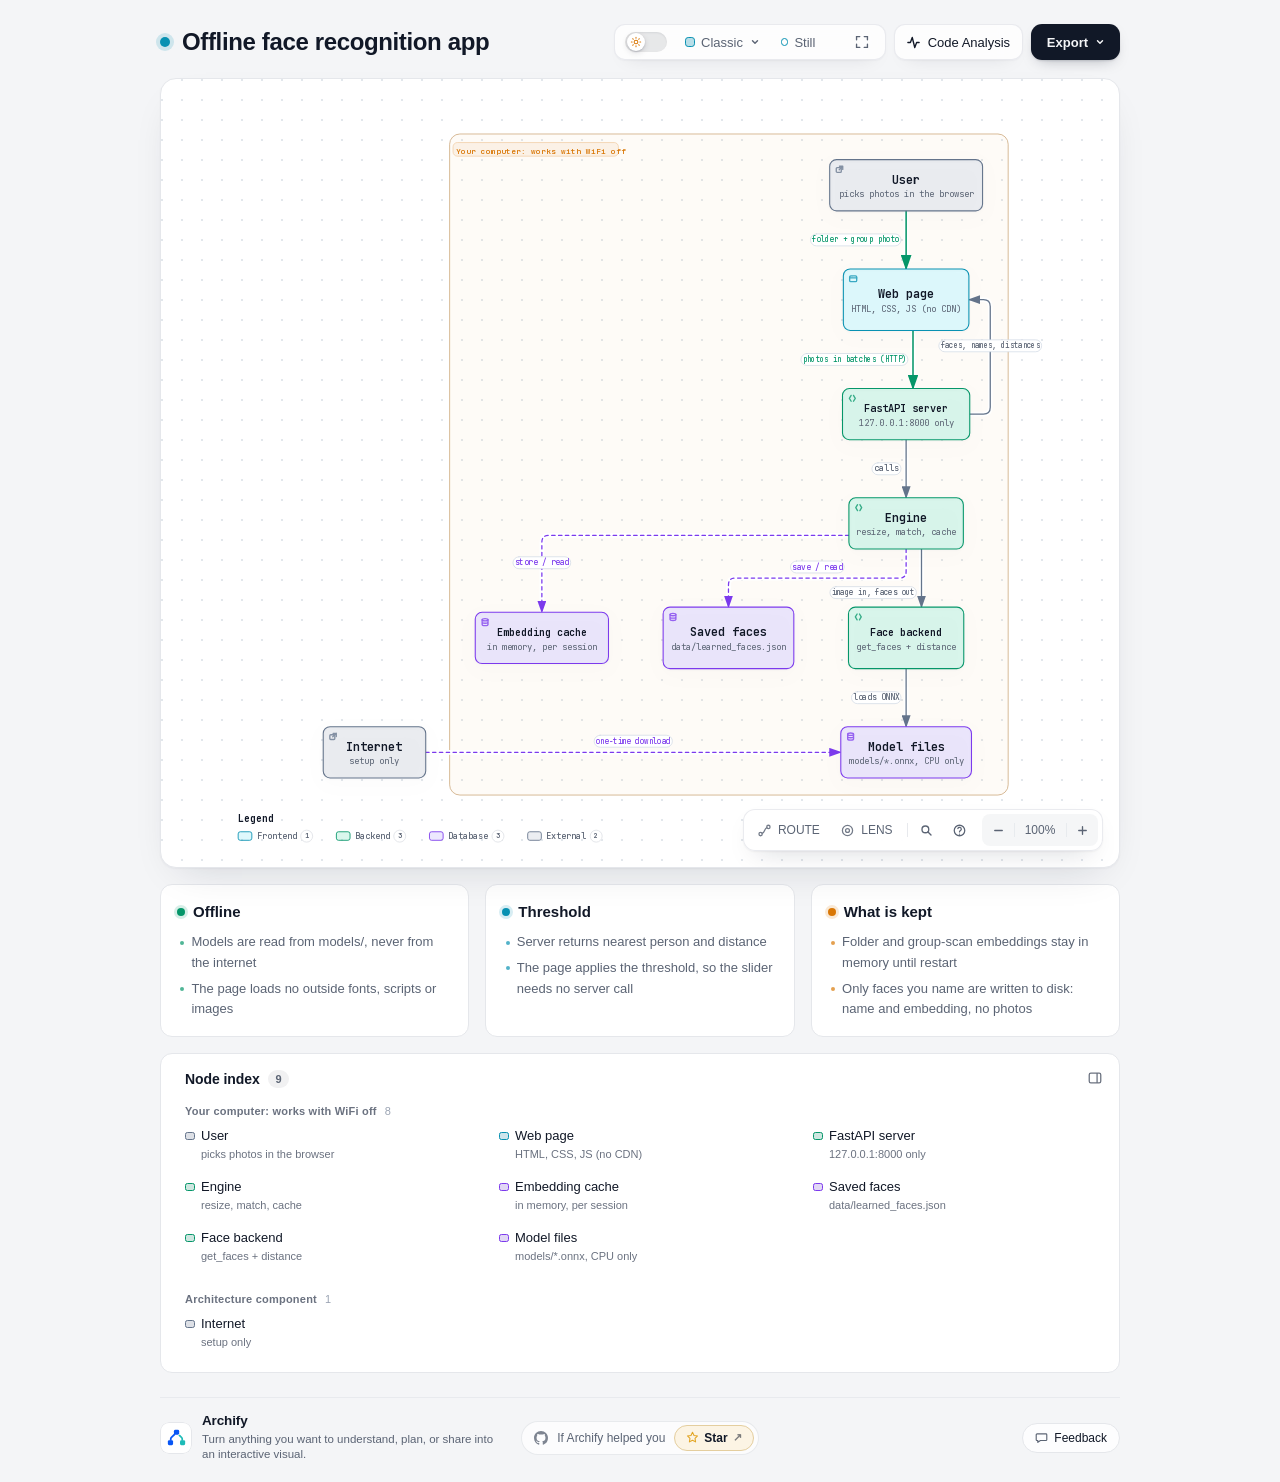
==== commit 7b135f20: "Docs: describe naming unknown faces, where they are stored and how to delete them; update the diagra" ====
--- a/docs/architecture.html
+++ b/docs/architecture.html
@@ -6172,12 +6172,12 @@
 
 
 
-    <script id="archify-source-evidence-data" type="application/json">{"schemaVersion":1,"verified":true,"repository":{"url":"https://github.com/Tanya-74/face_recognition","revision":"72cdf78dea7b590a77fbf4e101d7d0a178eac7ec","shortRevision":"72cdf78","label":"Tanya-74/face_recognition","linkMode":"local-only"},"referenceCount":7,"nodes":{"page":[{"path":"app/static/app.js","label":"page logic"}],"api":[{"path":"app/main.py","label":"API"}],"engine":[{"path":"app/engine.py","label":"engine"}],"cache":[{"path":"app/engine.py","label":"Session class"}],"backend":[{"path":"app/face_backend.py","label":"wrapper"}],"models":[{"path":"app/face_backend.py","label":"loads from models/"}],"net":[{"path":"scripts/download_models.py","label":"download script"}]}}</script>
+    <script id="archify-source-evidence-data" type="application/json">{"schemaVersion":1,"verified":true,"repository":{"url":"https://github.com/Tanya-74/face_recognition","revision":"8bb6f4bdc503e17a7a050387d1ec1533c2c76d5a","shortRevision":"8bb6f4b","label":"Tanya-74/face_recognition","linkMode":"local-only"},"referenceCount":8,"nodes":{"page":[{"path":"app/static/app.js","label":"page logic"}],"api":[{"path":"app/main.py","label":"API"}],"engine":[{"path":"app/engine.py","label":"engine"}],"cache":[{"path":"app/engine.py","label":"Session class"}],"saved":[{"path":"app/learned.py","label":"saved faces file"}],"backend":[{"path":"app/face_backend.py","label":"wrapper"}],"models":[{"path":"app/face_backend.py","label":"loads from models/"}],"net":[{"path":"scripts/download_models.py","label":"download script"}]}}</script>
     <script id="archify-i18n-data" type="application/json">{"locale":"en","messages":{"viewer.kind.frontend":"Frontend","viewer.kind.backend":"Backend","viewer.kind.database":"Database","viewer.kind.cloud":"Cloud","viewer.kind.security":"Security","viewer.kind.messagebus":"Message bus","viewer.kind.external":"External","viewer.kind.neutral":"Neutral","viewer.kind.node":"Node","viewer.kind.start":"Start","viewer.kind.active":"Active","viewer.kind.waiting":"Waiting","viewer.kind.decision":"Decision","viewer.kind.success":"Success","viewer.kind.failure":"Failure","viewer.toolbar.actions":"Diagram actions","viewer.diagnosis.button":"Code Analysis","viewer.diagnosis.title":"Architecture Diagnosis","viewer.diagnosis.local":"Built into Archify, runs locally","viewer.diagnosis.starMapTitle":"Radial star map","viewer.diagnosis.starMap":"Explore dependencies across files and functions in a radial star map.","viewer.diagnosis.modelTitle":"Rotatable 3D model","viewer.diagnosis.model":"Rotate a 3D model to see how modules connect.","viewer.diagnosis.countsTitle":"Issues per component","viewer.diagnosis.counts":"See issue counts on each component in this diagram, including the most crowded areas, dependency cycles, and dependencies the diagram doesn’t show.","viewer.diagnosis.findingsTitle":"Source and AI fixes","viewer.diagnosis.findings":"Open the source behind each finding and hand it to an AI as a fix task.","viewer.diagnosis.ask":"Ask your AI assistant:","viewer.diagnosis.prompt":"Use Archify to create an architecture diagram for this project and start Architecture Diagnosis.","viewer.diagnosis.copy":"Copy prompt","viewer.theme.toggle.title":"Toggle theme (T)","viewer.theme.toggle":"Toggle color theme","viewer.theme.dark":"Dark","viewer.theme.light":"Light","viewer.preset.choose.title":"Choose visual style (S cycles)","viewer.preset.choose":"Choose visual style","viewer.preset.style":"Style","viewer.preset.menu":"Visual style","viewer.preset.identity":"Visual identity","viewer.preset.cycles":"to cycle","viewer.preset.classic":"Classic","viewer.preset.classic.short":"Classic","viewer.preset.classic.hint":"Stable technical default","viewer.preset.flow":"Signal Flow","viewer.preset.flow.short":"Flow","viewer.preset.flow.hint":"Motion-forward presentation","viewer.preset.blueprint":"Blueprint","viewer.preset.blueprint.hint":"Engineering review","viewer.preset.editorial":"Editorial","viewer.preset.editorial.hint":"Publication and launch notes","viewer.preset.badge.signalFlow":"SIGNAL FLOW","viewer.preset.badge.blueprint":"BLUEPRINT / REV 01","viewer.preset.badge.editorial":"EDITORIAL / FIELD NOTE","viewer.preset.badge.editorialPlate":"ARCHIFY / PLATE 04","viewer.preset.current":"Visual style: {style}. Choose visual style","viewer.motion.live":"Live","viewer.motion.still":"Still","viewer.motion.pause":"Pause motion","viewer.motion.resume":"Resume motion","viewer.motion.reduced":"Motion paused by reduced-motion preference","viewer.motion.hidden":"Motion paused while this page is hidden","viewer.motion.yielding":"Pause motion; currently yielding to {owner}","viewer.motion.yielding.title":"Live preview enabled · yielding to {owner}","viewer.owner.route":"Route Probe","viewer.owner.lens":"Semantic Lens","viewer.owner.relationship":"Relationship Preview","viewer.owner.intent":"Intent Trace","viewer.owner.focus":"semantic focus","viewer.owner.legend":"legend preview","viewer.owner.reader":"reader interaction","viewer.present.enter":"Enter presentation stage","viewer.present.enter.title":"Presentation stage (F)","viewer.present.exit":"Exit presentation stage","viewer.present.exit.title":"Exit presentation stage (F or Escape)","viewer.present.present":"Present","viewer.present.exit.label":"Exit","viewer.export.button":"Export","viewer.export.button.title":"Export diagram (E)","viewer.export.diagram":"Export diagram","viewer.export.menu":"Export","viewer.export.subtitle":"Portable, clean outputs","viewer.export.share":"Share","viewer.export.shareCard":"Share Card","viewer.export.routeShareCard":"Route Share Card","viewer.export.reachShareCard":"Reach Share Card","viewer.export.copyDiagram":"Copy diagram","viewer.export.clipboardPng":"PNG to clipboard","viewer.export.raster":"Raster images","viewer.export.image":"Image","viewer.export.lossless":"Lossless image","viewer.export.compact":"Compact image","viewer.export.modern":"Modern image","viewer.export.vectorMotion":"Vector and motion","viewer.export.vectorMotion.heading":"Vector \u0026 motion","viewer.export.editable":"Editable vector","viewer.export.svg.auto":"SVG · Auto","viewer.export.svg.auto.hint":"Matches host theme","viewer.export.svg.light":"SVG · Light","viewer.export.svg.light.hint":"Always light","viewer.export.svg.dark":"SVG · Dark","viewer.export.svg.dark.hint":"Always dark","viewer.export.motion6s":"6s motion","viewer.export.unsupported":"Not supported by this browser","viewer.export.clipboardUnsupported":"Clipboard image write not supported by this browser","viewer.export.clipboardUnsupported.short":"Clipboard image write not supported in this browser.","viewer.export.motionUnavailable":"Motion capture unavailable in this browser","viewer.export.webmUnavailable":"WebM unavailable in this browser","viewer.export.failed":"Export failed: {message}","viewer.export.unknownVariant":"Unknown Share Card variant: {variant}","viewer.export.routeRequired":"Trace a route before exporting a Route Share Card","viewer.export.reachRequired":"Trace authored reach before exporting a Reach Share Card","viewer.export.unknown":"unknown","viewer.export.routeFailed":"Route Share Card export failed: {message}","viewer.export.reachFailed":"Reach Share Card export failed: {message}","viewer.export.copyFailed":"Copy failed: {message}","viewer.export.copiedPng":"Copied PNG to clipboard","viewer.export.downloadedRoute":"Downloaded Route Share Card","viewer.export.downloadedReach":"Downloaded Reach Share Card","viewer.export.downloadedWebm":"Downloaded WebM","viewer.export.recording":"Recording 6 seconds of motion…","viewer.export.card.routeSummary.one":"Path: {source} → {target} · {count} step","viewer.export.card.routeSummary.other":"Path: {source} → {target} · {count} steps","viewer.export.card.reachSummary":"Authored {direction} from {origin} · {nodes} · {links} · max {hops}","viewer.export.card.node.one":"{count} node","viewer.export.card.node.other":"{count} nodes","viewer.export.card.link.one":"{count} link","viewer.export.card.link.other":"{count} links","viewer.export.card.hop.one":"{count} hop","viewer.export.card.hop.other":"{count} hops","viewer.export.card.routeBadge":"ARCHIFY · ROUTE · {hops}","viewer.export.card.reachBadge":"ARCHIFY · {direction} REACH","viewer.export.direction.upstream":"Upstream","viewer.export.direction.downstream":"Downstream","viewer.export.error.canvasUnavailable":"Canvas unavailable for {label}","viewer.export.error.contextUnavailable":"2D canvas context unavailable for {label}","viewer.export.error.toBlobUnavailable":"canvas.toBlob unavailable for {label}","viewer.export.error.toBlobNull":"canvas.toBlob returned no data for {label}","viewer.export.error.variantsCombined":"Share Card variants cannot be combined","viewer.export.error.viewerState":"Share Card export could not remove temporary viewer state","viewer.export.error.routeState":"Route Card export could not preserve the resolved route safely","viewer.export.error.reachState":"Reach Card export could not preserve authored reach safely","viewer.export.error.webmRequirements":"WebM motion export requires a trace animation and browser MediaRecorder support","viewer.export.error.mediaRecorder":"MediaRecorder failed","viewer.export.error.emptyWebm":"MediaRecorder produced an empty WebM","viewer.export.error.webmBackground":"SVG background could not be loaded for WebM export","viewer.guide.title":"Explore this system","viewer.focus.selectedNodes":"{count} selected nodes","viewer.guide.eyebrow":"Diagram guide","viewer.guide.close":"Close diagram guide","viewer.guide.inspecting":"Inspecting compiled semantics","viewer.guide.actions":"Diagram exploration actions","viewer.guide.find":"Find any node","viewer.guide.find.hint":"Search labels, responsibilities, kinds, and stable IDs.","viewer.guide.route":"Trace a route","viewer.guide.route.aria":"Trace a directed route","viewer.guide.route.hint":"Ask how two semantic nodes connect in authored direction.","viewer.guide.map":"See the whole system","viewer.guide.map.hint":"Open Semantic Radar with a live viewport and stable nodes.","viewer.guide.lens":"Compare semantic kinds","viewer.guide.lens.hint":"Count roles, reveal their traffic, and compare direct authored links.","viewer.guide.present":"Enter Presentation Stage","viewer.guide.present.hint":"Give the live diagram the viewport without changing export.","viewer.guide.shortcuts":"Additional keyboard shortcuts","viewer.guide.shortcut.export":"Export","viewer.guide.shortcut.theme":"Theme","viewer.guide.shortcut.style":"Style","viewer.guide.shortcut.reset":"Reset","viewer.guide.shortcut.zoomIn":"Zoom in","viewer.guide.shortcut.zoomOut":"Zoom out","viewer.guide.shortcut.close":"Close","viewer.guide.credit":"Find Archify useful? A star on GitHub helps","viewer.guide.star":"Star","viewer.feedback.label":"Feedback and support","viewer.feedback.tagline":"Turn anything you want to understand, plan, or share into an interactive visual.","viewer.feedback.trigger":"Feedback","viewer.feedback.issue":"Open an issue","viewer.feedback.issueHint":"Bug report or suggestion","viewer.feedback.email":"Send email","viewer.feedback.copyEmail":"Copy email address","viewer.feedback.starPrompt":"If Archify helped you","viewer.feedback.star":"Star","viewer.feedback.starLabel":"Star Archify on GitHub","viewer.feedback.starTitle":"Support Archify on GitHub","viewer.feedback.starBody":"Every star helps us keep building and sharing it openly.","viewer.guide.facts":"{nodes} · {relationships}","viewer.guide.fact.node.one":"{count} semantic node","viewer.guide.fact.node.other":"{count} semantic nodes","viewer.guide.fact.relationship.one":"{count} relationship","viewer.guide.fact.relationship.other":"{count} relationships","viewer.guide.open":"Open diagram guide","viewer.finder.title":"Find a node","viewer.finder.close":"Close node finder","viewer.finder.placeholder":"Search labels or IDs","viewer.finder.search":"Search diagram nodes","viewer.finder.results":"Diagram nodes","viewer.finder.empty":"No matching nodes","viewer.finder.result.focus":"Focus {label}","viewer.finder.result.routeStart":"Choose {label} as route start","viewer.finder.result.routeTarget":"Choose {label} as route destination, {links}","viewer.finder.status.empty":"No matching nodes","viewer.finder.status.count.one":"{count} matching node","viewer.finder.status.count.other":"{count} matching nodes","viewer.finder.noun.nodes":"nodes","viewer.finder.link.one":"{count} link","viewer.finder.link.other":"{count} links","viewer.finder.result.focus.one":"Focus {label}, {count} related connection","viewer.finder.result.focus.other":"Focus {label}, {count} related connections","viewer.finder.status.filtered":"{visible} of {available} {noun}","viewer.finder.status.all":"{available} {noun}","viewer.passport.eyebrow":"Semantic passport","viewer.passport.metadata":"Node metadata","viewer.passport.evidence":"Verified source evidence","viewer.passport.verified":"Verified source","viewer.passport.verificationScope":"Verified against local Git at the pinned revision. Remote access has not been checked.","viewer.passport.payload":"Payload","viewer.passport.payload.role.request":"Request","viewer.passport.payload.role.response":"Response","viewer.passport.payload.role.flow":"Flow","viewer.passport.payload.diff":"{added} added · {removed} removed · {modified} changed · {unchanged} unchanged","viewer.passport.payload.unchanged":"{count} unchanged fields","viewer.passport.payload.sample":"Sample payload (read-only)","viewer.passport.payload.after":"Payload after this change (read-only)","viewer.passport.payload.before":"Payload before this change (read-only)","viewer.passport.payload.field.added":"Added {path}: {after}","viewer.passport.payload.field.removed":"Removed {path}: {before}","viewer.passport.payload.field.modified":"Changed {path}: {before} → {after}","viewer.passport.payload.field.unchanged":"{path}: {after}","viewer.passport.reach":"Authored reach","viewer.passport.reach.trace":"Trace authored reachability","viewer.passport.upstream":"Upstream","viewer.passport.downstream":"Downstream","viewer.passport.upstream.trace":"Trace upstream authored reachability","viewer.passport.downstream.trace":"Trace downstream authored reachability","viewer.passport.close":"Close semantic passport","viewer.passport.move":"Move semantic passport. Drag, use arrow keys, or press Home to reset.","viewer.passport.copy":"Copy link","viewer.passport.copy.focus":"Copy link to focused node","viewer.passport.relations":"Relations","viewer.passport.relations.show":"Show connected relationships","viewer.passport.relations.hide":"Hide connected relationships","viewer.passport.relations.list":"Connected relationships","viewer.passport.copyRelation":"Copy relation","viewer.passport.copyNode":"Copy node","viewer.passport.copyPinned":"Copy link to pinned relationship","viewer.passport.copySource":"Copy link to source node","viewer.passport.copy.focused.success":"Focused node link copied","viewer.passport.copy.pinned.success":"Pinned relationship link copied","viewer.passport.copy.focused.failed":"Could not copy focused node link","viewer.passport.copy.pinned.failed":"Could not copy pinned relationship link","viewer.passport.relationship.none":"No connected relationships","viewer.passport.relationship.count.one":"{count} relation","viewer.passport.relationship.count.other":"{count} relations","viewer.passport.relationship.show.one":"Show {count} connected relationship","viewer.passport.relationship.show.other":"Show {count} connected relationships","viewer.passport.relationship.summary":"{out} outgoing · {in} incoming{loops}","viewer.passport.relationship.loops":" · {count} loop","viewer.passport.relationship.explorer":"Direct relationship explorer","viewer.passport.relationship.help":"Use arrow keys to explore relationships. Press Enter or Space to pin details; Escape clears.","viewer.passport.relationship.loopsBack":"loops back","viewer.passport.relationship.connectsTo":"connects to","viewer.passport.relationship.connectsFrom":"connects from","viewer.passport.relationship.pinned":"Pinned relationship · {from} → {to} · {label}","viewer.passport.relationship.inspect":"Inspect relationship {index} of {total}: {from} to {to}, {label}. Press Enter for details.","viewer.passport.relationship.group.out":"Outgoing","viewer.passport.relationship.group.in":"Incoming","viewer.passport.relationship.group.loop":"Self loops","viewer.passport.relationship.row":"{group}: {relationship}, {neighbor}","viewer.passport.relationship.direction.out":"OUT →","viewer.passport.relationship.direction.in":"← IN","viewer.passport.relationship.direction.loop":"LOOP","viewer.passport.sourceCount.one":"{count} verified source reference","viewer.passport.sourceCount.other":"{count} verified source references","viewer.passport.repository.open":"Open verified repository revision {revision}","viewer.passport.source.open":"Open verified source {path} at revision {revision}","viewer.passport.source.openLink":"Open ↗","viewer.passport.reach.upstream.one":"Trace {count} upstream authored node","viewer.passport.reach.upstream.other":"Trace {count} upstream authored nodes","viewer.passport.reach.downstream.one":"Trace {count} downstream authored node","viewer.passport.reach.downstream.other":"Trace {count} downstream authored nodes","viewer.passport.reach.noUpstream":"No upstream authored nodes","viewer.passport.reach.noDownstream":"No downstream authored nodes","viewer.passport.reach.status":"{direction} · {nodes} nodes · {links} links · max {hops} hops","viewer.route.eyebrow":"Path","viewer.route.start":"Click where the path starts","viewer.route.start.find":"Find start","viewer.route.start.find.aria":"Find a route start","viewer.route.copy":"Copy link","viewer.route.copy.aria":"Copy link to traced route","viewer.route.clear":"Clear","viewer.route.clear.aria":"Clear route probe","viewer.route.traced":"Path","viewer.route.pickTwo":"Click two nodes on the diagram","viewer.route.pickOne":"Click a node on the diagram","viewer.route.controls":"Route journey controls","viewer.route.previous":"Previous route position","viewer.route.play":"Play route journey","viewer.route.pause":"Pause route journey","viewer.route.replay":"Replay route journey","viewer.route.next":"Next route position","viewer.route.journey":"Journey","viewer.route.pause.label":"Pause","viewer.route.replay.label":"Replay","viewer.route.overview":"Overview","viewer.route.overview.aria":"Show complete route overview","viewer.route.instructions":"Click a start, then an end. Paths follow the arrows.","viewer.route.destination":"Where does the path from {label} end?","viewer.route.destination.find":"Find target","viewer.route.destination.find.aria":"Find a reachable route destination","viewer.route.differentDestination":"Choose a different destination","viewer.route.distinct":"Pick two different nodes.","viewer.route.unreachable":"Cannot reach {label} from here","viewer.route.unreachable.detail":"{target} cannot be reached from {source} along the arrows. Pick a highlighted node.","viewer.route.start.instructions":"Next, pick the end. Only nodes you can reach will light up.","viewer.route.copy.success":"Traced route link copied","viewer.route.copy.failed":"Could not copy traced route link","viewer.route.position":"Route position {index} of {total}: {label}","viewer.route.step":"Step {index} of {total} · {phase} · {label}","viewer.route.motionRequired":"Automatic journey requires Live motion","viewer.route.trigger.clear":"Clear traced route","viewer.route.overview.status":"{nodes} · {hops} · shortest path","viewer.route.overview.node.one":"{count} node","viewer.route.overview.node.other":"{count} nodes","viewer.route.overview.hop.one":"{count} step","viewer.route.overview.hop.other":"{count} steps","viewer.route.phase.playing":"Playing","viewer.route.phase.complete":"Complete","viewer.route.phase.inspecting":"Inspecting","viewer.route.destination.count.one":"{count} reachable node is highlighted. Click it.","viewer.route.destination.count.other":"{count} reachable nodes are highlighted. Click one.","viewer.route.noOutgoing":"No arrows lead out of this node. Clear it and pick another start.","viewer.route.result.title":"{source} to {target}","viewer.route.finder.source.title":"Choose route start","viewer.route.finder.source.placeholder":"Search route sources","viewer.route.finder.source.empty":"No matching route sources","viewer.route.finder.source.results":"Nodes that can start a route","viewer.route.finder.source.noun":"route sources","viewer.route.finder.source.badge":"start","viewer.route.finder.target.title":"Destination from {label}","viewer.route.finder.target.placeholder":"Search reachable destinations","viewer.route.finder.target.empty":"No matching reachable destinations","viewer.route.finder.target.results":"Reachable route destinations","viewer.route.finder.target.noun":"reachable destinations","viewer.route.hop.one":"{count} hop","viewer.route.hop.other":"{count} hops","viewer.lens.eyebrow":"Semantic lens","viewer.lens.title":"Compare system roles","viewer.lens.close":"Close semantic lens","viewer.lens.instruction":"Choose up to two semantic kinds. One reveals its real traffic; two compare only direct authored relationships.","viewer.lens.kinds":"Semantic kinds","viewer.lens.choose":"Choose a kind to inspect its nodes and touching relationships.","viewer.lens.copy":"Copy link to semantic lens","viewer.lens.clear":"Clear semantic lens","viewer.lens.open":"Open semantic lens","viewer.lens.openActive":"Open active semantic lens","viewer.lens.legend":"Semantic legend","viewer.lens.legend.inspect.one":"Inspect {label}, {count} node","viewer.lens.legend.inspect.other":"Inspect {label}, {count} nodes","viewer.lens.kind.count.one":"{label}, {count} node","viewer.lens.kind.count.other":"{label}, {count} nodes","viewer.lens.compare.one":"{first} → {second}: {forward} · {second} → {first}: {reverse} · {count} direct relationship","viewer.lens.compare.other":"{first} → {second}: {forward} · {second} → {first}: {reverse} · {count} direct relationships","viewer.lens.single":"{nodes} · {relationships} · connected peers remain visible","viewer.lens.node.one":"{count} {label} node","viewer.lens.node.other":"{count} {label} nodes","viewer.lens.relationship.one":"{count} touching relationship","viewer.lens.relationship.other":"{count} touching relationships","viewer.radar.title":"Semantic radar","viewer.radar.building":"Building overview","viewer.radar.openFull":"Open full semantic radar","viewer.radar.open":"Open radar","viewer.radar.close":"Close semantic radar","viewer.radar.surface":"Diagram overview. Click a node to focus it, or use arrow keys to pan.","viewer.radar.click":"Click node","viewer.radar.drag":"Drag to pan","viewer.radar.space":"Semantic radar needs more MAP space.","viewer.radar.nodes":"Semantic diagram radar nodes","viewer.radar.focus":"Focus {label} from Semantic Radar","viewer.radar.status":"{count} nodes · {viewport}","viewer.radar.fullMap":"{count} nodes · full map","viewer.radar.compacted":"Radar compacted to avoid covering the Semantic Passport or MAP controls.","viewer.radar.cancelWaiting":"Cancel semantic radar waiting for more MAP space","viewer.radar.needsSpace":"Semantic radar needs more visible MAP space","viewer.radar.viewport.full":"full map","viewer.radar.viewport.width":"{percent}% width","viewer.radar.viewport.scale":"{percent}% viewport","viewer.nav.controls":"Diagram view controls","viewer.nav.route":"Trace a directed route","viewer.nav.route.title":"Trace route (R)","viewer.nav.route.short":"ROUTE","viewer.nav.radar":"Open semantic radar","viewer.nav.radar.title":"Semantic radar (M)","viewer.nav.radar.short":"MAP","viewer.nav.lens":"Open semantic lens","viewer.nav.lens.title":"Semantic lens (L)","viewer.nav.lens.short":"LENS","viewer.nav.find":"Find a node","viewer.nav.find.title":"Find a node (/)","viewer.outline.title":"Node index","viewer.rail.show":"Notes \u0026 index","viewer.rail.controls":"Side panel","viewer.rail.collapse":"Collapse side panel","viewer.rail.bottom":"Move panel below the diagram","viewer.rail.right":"Move panel beside the diagram","viewer.nav.guide":"Open diagram guide","viewer.nav.guide.title":"Diagram guide (?)","viewer.nav.zoomOut":"Zoom out","viewer.nav.zoomOut.title":"Zoom out (-)","viewer.nav.reset":"Reset diagram view","viewer.nav.reset.title":"Reset view (0)","viewer.nav.read":"READ","viewer.nav.zoomIn":"Zoom in","viewer.nav.zoomIn.title":"Zoom in (+)","viewer.nav.camera":"{hint}. Reset diagram view","viewer.nav.camera.title":"{semantic}{hint} · reset view (0)","viewer.nav.camera.semantic":"Semantic camera active · ","viewer.nav.level.map":"MAP","viewer.nav.level.read":"READ","viewer.nav.level.full":"FULL","viewer.nav.level.auto":"AUTO","viewer.nav.detail.map":"Zoom in to reveal relationship labels and node context","viewer.nav.detail.read":"Zoom in again to reveal tags and annotations","viewer.nav.detail.full":"Full diagram detail","viewer.intent.summary":"{label}. {out} outgoing, {in} incoming{loops}. {total} connections. Press Enter for details.","viewer.intent.loops":", {count} self loop","viewer.common.copied":"Copied","viewer.common.copyFailed":"Copy failed","viewer.common.copyLink":"Copy link","viewer.common.clear":"Clear","viewer.common.close":"Close","viewer.passport.explain":"Explain","viewer.passport.explain.show":"Show the explanation for this node","viewer.passport.explanation":"Explanation","viewer.passport.explanation.back":"{label} explanation. Activate to return to the passport","viewer.passport.explanation.backLink":"Back to passport","viewer.passport.drilldowns":"Child diagrams","viewer.passport.drilldowns.list":"Open a child diagram","viewer.passport.drilldowns.hint":"Ctrl+click or double-click opens the first entry","viewer.passport.drilldowns.open":"Open {label}","viewer.passport.back":"Back to parent","viewer.passport.back.aria":"Return to the parent diagram","viewer.nav.back":"Back","viewer.nav.back.title":"Return to the parent diagram"}}</script>
     <!-- Main Diagram -->
     <div class="diagram-container" data-detail-level="read"
          data-preset-badge-editorial-plate="ARCHIFY / PLATE 04">
-      <svg viewBox="0 0 804 890" role="img" lang="en" aria-labelledby="archify-diagram-title archify-diagram-description" data-animation="trace" data-preset="classic" data-quality-profile="showcase" data-node-ui="" data-reader-fit="intrinsic-height" data-reader-min-text="7.5" data-reader-primary-text="14">
+      <svg viewBox="0 0 1021 890" role="img" lang="en" aria-labelledby="archify-diagram-title archify-diagram-description" data-animation="trace" data-preset="classic" data-quality-profile="showcase" data-node-ui="" data-reader-fit="intrinsic-height" data-reader-min-text="7.5" data-reader-primary-text="14">
         <title id="archify-diagram-title">Offline face recognition app</title>
         <desc id="archify-diagram-description">An architecture diagram generated by Archify.</desc>
         <!-- Definitions -->
@@ -6224,90 +6224,94 @@
         <rect width="100%" height="100%" fill="url(#grid)" />
 
         <!-- Boundaries (behind everything) -->
-        <rect data-graph-role="structural-frame" data-composition-frame-kind="region" data-composition-frame-id="0" data-composition-frame-label="Your computer: works with WiFi off" x="287.6" y="48" width="437" height="774" rx="12" class="c-region" stroke-width="1"/>
+        <rect data-graph-role="structural-frame" data-composition-frame-kind="region" data-composition-frame-id="0" data-composition-frame-label="Your computer: works with WiFi off" x="287.6" y="48" width="654" height="774" rx="12" class="c-region" stroke-width="1"/>
 
         <!-- Connection paths (before components for correct z-order) -->
         <g data-graph-role="automatic-crossover" style="--step:0">
-          <path data-graph-role="automatic-crossover-underlay" d="M 605.1 138 L 605.1 206" fill="none" stroke="var(--mask)" stroke-width="5.8" stroke-linecap="round" stroke-linejoin="round" pointer-events="none"/>
-          <path data-edge-from="user" data-edge-to="page" data-edge-label="folder + group photo" data-edge-key="0" data-edge-id="user-page" data-composition-points="605.1,138;605.1,206" data-composition-crossover="halo" data-composition-independent="true" d="M 605.1 138 L 605.1 206" class="a-emphasis" data-animate="edge" style="--step:0" stroke-width="1.8" marker-end="url(#arrowhead-emphasis)"/>
+          <path data-graph-role="automatic-crossover-underlay" d="M 822.1 138 L 822.1 206" fill="none" stroke="var(--mask)" stroke-width="5.8" stroke-linecap="round" stroke-linejoin="round" pointer-events="none"/>
+          <path data-edge-from="user" data-edge-to="page" data-edge-label="folder + group photo" data-edge-key="0" data-edge-id="user-page" data-composition-points="822.1,138;822.1,206" data-composition-crossover="halo" data-composition-independent="true" d="M 822.1 138 L 822.1 206" class="a-emphasis" data-animate="edge" style="--step:0" stroke-width="1.8" marker-end="url(#arrowhead-emphasis)"/>
         </g>
         <g data-graph-role="automatic-crossover" style="--step:1">
-          <path data-graph-role="automatic-crossover-underlay" d="M 613.15 278 L 613.15 346" fill="none" stroke="var(--mask)" stroke-width="5.8" stroke-linecap="round" stroke-linejoin="round" pointer-events="none"/>
-          <path data-edge-from="page" data-edge-to="api" data-edge-label="photos in batches (HTTP)" data-edge-key="1" data-edge-id="page-api" data-composition-points="613.15,278;613.15,346" data-composition-crossover="halo" data-composition-independent="true" d="M 613.15 278 L 613.15 346" class="a-emphasis" data-animate="edge" style="--step:1" stroke-width="1.8" marker-end="url(#arrowhead-emphasis)"/>
+          <path data-graph-role="automatic-crossover-underlay" d="M 830.15 278 L 830.15 346" fill="none" stroke="var(--mask)" stroke-width="5.8" stroke-linecap="round" stroke-linejoin="round" pointer-events="none"/>
+          <path data-edge-from="page" data-edge-to="api" data-edge-label="photos in batches (HTTP)" data-edge-key="1" data-edge-id="page-api" data-composition-points="830.15,278;830.15,346" data-composition-crossover="halo" data-composition-independent="true" d="M 830.15 278 L 830.15 346" class="a-emphasis" data-animate="edge" style="--step:1" stroke-width="1.8" marker-end="url(#arrowhead-emphasis)"/>
         </g>
         <g data-graph-role="automatic-crossover" style="--step:2">
-          <path data-graph-role="automatic-crossover-underlay" d="M 679.6 376 L 695.6 376 Q 703.6 376 703.6 368 L 703.6 250 Q 703.6 242 695.6 242 L 678.6 242" fill="none" stroke="var(--mask)" stroke-width="5.5" stroke-linecap="round" stroke-linejoin="round" pointer-events="none"/>
-          <path data-edge-from="api" data-edge-to="page" data-edge-label="faces, names, distances" data-edge-key="2" data-edge-id="api-page" data-composition-points="679.6,376;703.6,376;703.6,242;678.6,242" data-composition-crossover="halo" data-composition-independent="true" d="M 679.6 376 L 695.6 376 Q 703.6 376 703.6 368 L 703.6 250 Q 703.6 242 695.6 242 L 678.6 242" class="a-default" data-animate="edge" style="--step:2" stroke-width="1.5" marker-end="url(#arrowhead)"/>
+          <path data-graph-role="automatic-crossover-underlay" d="M 896.6 376 L 912.6 376 Q 920.6 376 920.6 368 L 920.6 250 Q 920.6 242 912.6 242 L 895.6 242" fill="none" stroke="var(--mask)" stroke-width="5.5" stroke-linecap="round" stroke-linejoin="round" pointer-events="none"/>
+          <path data-edge-from="api" data-edge-to="page" data-edge-label="faces, names, distances" data-edge-key="2" data-edge-id="api-page" data-composition-points="896.6,376;920.6,376;920.6,242;895.6,242" data-composition-crossover="halo" data-composition-independent="true" d="M 896.6 376 L 912.6 376 Q 920.6 376 920.6 368 L 920.6 250 Q 920.6 242 912.6 242 L 895.6 242" class="a-default" data-animate="edge" style="--step:2" stroke-width="1.5" marker-end="url(#arrowhead)"/>
         </g>
         <g data-graph-role="automatic-crossover" style="--step:3">
-          <path data-graph-role="automatic-crossover-underlay" d="M 605.1 406 L 605.1 474" fill="none" stroke="var(--mask)" stroke-width="5.5" stroke-linecap="round" stroke-linejoin="round" pointer-events="none"/>
-          <path data-edge-from="api" data-edge-to="engine" data-edge-label="calls" data-edge-key="3" data-edge-id="api-engine" data-composition-points="605.1,406;605.1,474" data-composition-crossover="halo" data-composition-independent="true" d="M 605.1 406 L 605.1 474" class="a-default" data-animate="edge" style="--step:3" stroke-width="1.5" marker-end="url(#arrowhead)"/>
+          <path data-graph-role="automatic-crossover-underlay" d="M 822.1 406 L 822.1 474" fill="none" stroke="var(--mask)" stroke-width="5.5" stroke-linecap="round" stroke-linejoin="round" pointer-events="none"/>
+          <path data-edge-from="api" data-edge-to="engine" data-edge-label="calls" data-edge-key="3" data-edge-id="api-engine" data-composition-points="822.1,406;822.1,474" data-composition-crossover="halo" data-composition-independent="true" d="M 822.1 406 L 822.1 474" class="a-default" data-animate="edge" style="--step:3" stroke-width="1.5" marker-end="url(#arrowhead)"/>
         </g>
         <g data-graph-role="automatic-crossover" style="--step:4">
-          <path data-graph-role="automatic-crossover-underlay" d="M 538.1 504 L 403.6 504 Q 395.6 504 395.6 512 L 395.6 608" fill="none" stroke="var(--mask)" stroke-width="5.5" stroke-linecap="round" stroke-linejoin="round" pointer-events="none"/>
-          <path data-edge-from="engine" data-edge-to="cache" data-edge-label="store / read" data-edge-key="4" data-edge-id="engine-cache" data-composition-points="538.1,504;395.6,504;395.6,608" data-composition-crossover="halo" data-composition-independent="true" d="M 538.1 504 L 403.6 504 Q 395.6 504 395.6 512 L 395.6 608" class="a-dashed" data-animate="edge" style="--step:4" stroke-width="1.5" marker-end="url(#arrowhead-dashed)"/>
+          <path data-graph-role="automatic-crossover-underlay" d="M 755.1 518 L 403.6 518 Q 395.6 518 395.6 526 L 395.6 608" fill="none" stroke="var(--mask)" stroke-width="5.5" stroke-linecap="round" stroke-linejoin="round" pointer-events="none"/>
+          <path data-edge-from="engine" data-edge-to="cache" data-edge-label="store / read" data-edge-key="4" data-edge-id="engine-cache" data-composition-points="755.1,518;395.6,518;395.6,608" data-composition-crossover="halo" data-composition-independent="true" d="M 755.1 518 L 403.6 518 Q 395.6 518 395.6 526 L 395.6 608" class="a-dashed" data-animate="edge" style="--step:4" stroke-width="1.5" marker-end="url(#arrowhead-dashed)"/>
         </g>
         <g data-graph-role="automatic-crossover" style="--step:5">
-          <path data-graph-role="automatic-crossover-underlay" d="M 612.1 534 L 612.1 602" fill="none" stroke="var(--mask)" stroke-width="5.5" stroke-linecap="round" stroke-linejoin="round" pointer-events="none"/>
-          <path data-edge-from="engine" data-edge-to="backend" data-edge-label="image in, faces out" data-edge-key="5" data-edge-id="engine-backend" data-composition-points="612.1,534;612.1,602" data-composition-crossover="halo" data-composition-independent="true" d="M 612.1 534 L 612.1 602" class="a-default" data-animate="edge" style="--step:5" stroke-width="1.5" marker-end="url(#arrowhead)"/>
+          <path data-graph-role="automatic-crossover-underlay" d="M 822.1 534 L 822.1 560 Q 822.1 568 814.1 568 L 622.1 568 Q 614.1 568 614.1 576 L 614.1 602" fill="none" stroke="var(--mask)" stroke-width="5.5" stroke-linecap="round" stroke-linejoin="round" pointer-events="none"/>
+          <path data-edge-from="engine" data-edge-to="saved" data-edge-label="save / read" data-edge-key="5" data-edge-id="engine-saved" data-composition-points="822.1,534;822.1,568;614.1,568;614.1,602" data-composition-crossover="halo" data-composition-independent="true" d="M 822.1 534 L 822.1 560 Q 822.1 568 814.1 568 L 622.1 568 Q 614.1 568 614.1 576 L 614.1 602" class="a-dashed" data-animate="edge" style="--step:5" stroke-width="1.5" marker-end="url(#arrowhead-dashed)"/>
         </g>
         <g data-graph-role="automatic-crossover" style="--step:6">
-          <path data-graph-role="automatic-crossover-underlay" d="M 605.1 674 L 605.1 742" fill="none" stroke="var(--mask)" stroke-width="5.5" stroke-linecap="round" stroke-linejoin="round" pointer-events="none"/>
-          <path data-edge-from="backend" data-edge-to="models" data-edge-label="loads ONNX" data-edge-key="6" data-edge-id="backend-models" data-composition-points="605.1,674;605.1,742" data-composition-crossover="halo" data-composition-independent="true" d="M 605.1 674 L 605.1 742" class="a-default" data-animate="edge" style="--step:6" stroke-width="1.5" marker-end="url(#arrowhead)"/>
+          <path data-graph-role="automatic-crossover-underlay" d="M 840.1 534 L 840.1 602" fill="none" stroke="var(--mask)" stroke-width="5.5" stroke-linecap="round" stroke-linejoin="round" pointer-events="none"/>
+          <path data-edge-from="engine" data-edge-to="backend" data-edge-label="image in, faces out" data-edge-key="6" data-edge-id="engine-backend" data-composition-points="840.1,534;840.1,602" data-composition-crossover="halo" data-composition-independent="true" d="M 840.1 534 L 840.1 602" class="a-default" data-animate="edge" style="--step:6" stroke-width="1.5" marker-end="url(#arrowhead)"/>
         </g>
         <g data-graph-role="automatic-crossover" style="--step:7">
-          <path data-graph-role="automatic-crossover-underlay" d="M 259.6 772 L 528.6 772" fill="none" stroke="var(--mask)" stroke-width="5.5" stroke-linecap="round" stroke-linejoin="round" pointer-events="none"/>
-          <path data-edge-from="net" data-edge-to="models" data-edge-label="one-time download" data-edge-key="7" data-edge-id="net-models" data-composition-points="259.6,772;528.6,772" data-composition-crossover="halo" data-composition-independent="true" d="M 259.6 772 L 528.6 772" class="a-dashed" data-animate="edge" style="--step:7" stroke-width="1.5" marker-end="url(#arrowhead-dashed)"/>
+          <path data-graph-role="automatic-crossover-underlay" d="M 822.1 674 L 822.1 742" fill="none" stroke="var(--mask)" stroke-width="5.5" stroke-linecap="round" stroke-linejoin="round" pointer-events="none"/>
+          <path data-edge-from="backend" data-edge-to="models" data-edge-label="loads ONNX" data-edge-key="7" data-edge-id="backend-models" data-composition-points="822.1,674;822.1,742" data-composition-crossover="halo" data-composition-independent="true" d="M 822.1 674 L 822.1 742" class="a-default" data-animate="edge" style="--step:7" stroke-width="1.5" marker-end="url(#arrowhead)"/>
+        </g>
+        <g data-graph-role="automatic-crossover" style="--step:8">
+          <path data-graph-role="automatic-crossover-underlay" d="M 259.6 772 L 745.6 772" fill="none" stroke="var(--mask)" stroke-width="5.5" stroke-linecap="round" stroke-linejoin="round" pointer-events="none"/>
+          <path data-edge-from="net" data-edge-to="models" data-edge-label="one-time download" data-edge-key="8" data-edge-id="net-models" data-composition-points="259.6,772;745.6,772" data-composition-crossover="halo" data-composition-independent="true" d="M 259.6 772 L 745.6 772" class="a-dashed" data-animate="edge" style="--step:8" stroke-width="1.5" marker-end="url(#arrowhead-dashed)"/>
         </g>
 
         <!-- Components -->
         <g id="node-user" data-node-id="user" data-node-label="User" tabindex="0" role="button" aria-label="Focus User, picks photos in the browser, Your computer: works with WiFi off" aria-pressed="false" data-node-kind="external" data-node-sublabel="picks photos in the browser" data-node-context="Your computer: works with WiFi off">
           <title>User · picks photos in the browser · Your computer: works with WiFi off</title>
-          <rect x="515.6" y="78" width="179" height="60" rx="8" class="c-mask"/>
-          <rect x="515.6" y="78" width="179" height="60" rx="8" class="c-external" data-animate="node" style="--step:0" stroke-width="1.5"/>
-          <g aria-hidden="true" data-semantic-sigil="external" class="semantic-sigil s-external" transform="translate(521.6 84) scale(0.6875)">
+          <rect x="732.6" y="78" width="179" height="60" rx="8" class="c-mask"/>
+          <rect x="732.6" y="78" width="179" height="60" rx="8" class="c-external" data-animate="node" style="--step:0" stroke-width="1.5"/>
+          <g aria-hidden="true" data-semantic-sigil="external" class="semantic-sigil s-external" transform="translate(738.6 84) scale(0.6875)">
             <rect x="2.5" y="5" width="8.5" height="8" rx="1.5"/>
             <path d="M8 2.5h5.5V8M13.5 2.5 7.5 8.5"/>
           </g>
-          <text data-node-label="" data-detail-anchor="" x="605.1" y="106" class="t-primary" font-size="14" font-weight="600" text-anchor="middle">User</text>
-        <text data-detail="context" x="605.1" y="122" class="t-muted" font-size="10.5" text-anchor="middle">picks photos in the browser</text>
+          <text data-node-label="" data-detail-anchor="" x="822.1" y="106" class="t-primary" font-size="14" font-weight="600" text-anchor="middle">User</text>
+        <text data-detail="context" x="822.1" y="122" class="t-muted" font-size="10.5" text-anchor="middle">picks photos in the browser</text>
         </g>
 
         <g id="node-page" data-node-id="page" data-node-label="Web page" tabindex="0" role="button" aria-label="Focus Web page, HTML, CSS, JS (no CDN), Your computer: works with WiFi off" aria-pressed="false" data-node-kind="frontend" data-node-sublabel="HTML, CSS, JS (no CDN)" data-node-tag="slider runs here" data-node-context="Your computer: works with WiFi off">
           <title>Web page · HTML, CSS, JS (no CDN) · Your computer: works with WiFi off · slider runs here</title>
-          <rect x="531.6" y="206" width="147" height="72" rx="8" class="c-mask"/>
-          <rect x="531.6" y="206" width="147" height="72" rx="8" class="c-frontend" data-animate="node" style="--step:1" stroke-width="1.5"/>
-          <g aria-hidden="true" data-semantic-sigil="frontend" class="semantic-sigil s-frontend" transform="translate(537.6 212) scale(0.6875)">
+          <rect x="748.6" y="206" width="147" height="72" rx="8" class="c-mask"/>
+          <rect x="748.6" y="206" width="147" height="72" rx="8" class="c-frontend" data-animate="node" style="--step:1" stroke-width="1.5"/>
+          <g aria-hidden="true" data-semantic-sigil="frontend" class="semantic-sigil s-frontend" transform="translate(754.6 212) scale(0.6875)">
             <rect x="2" y="3" width="12" height="10" rx="2"/>
             <path d="M2 6.5h12"/>
             <circle cx="4.1" cy="4.8" r=".7" class="sigil-fill"/>
             <circle cx="6.3" cy="4.8" r=".7" class="sigil-fill"/>
           </g>
-          <text data-node-label="" data-detail-anchor="" x="605.1" y="240" class="t-primary" font-size="14" font-weight="600" text-anchor="middle">Web page</text>
-        <text data-detail="context" x="605.1" y="256" class="t-muted" font-size="10.5" text-anchor="middle">HTML, CSS, JS (no CDN)</text>
-        <text data-detail="fine" x="605.1" y="270" class="t-frontend" font-size="7" text-anchor="middle">slider runs here</text>
+          <text data-node-label="" data-detail-anchor="" x="822.1" y="240" class="t-primary" font-size="14" font-weight="600" text-anchor="middle">Web page</text>
+        <text data-detail="context" x="822.1" y="256" class="t-muted" font-size="10.5" text-anchor="middle">HTML, CSS, JS (no CDN)</text>
+        <text data-detail="fine" x="822.1" y="270" class="t-frontend" font-size="7" text-anchor="middle">slider runs here</text>
         </g>
 
         <g id="node-api" data-node-id="api" data-node-label="FastAPI server" tabindex="0" role="button" aria-label="Focus FastAPI server, 127.0.0.1:8000 only, Your computer: works with WiFi off" aria-pressed="false" data-node-kind="backend" data-node-sublabel="127.0.0.1:8000 only" data-node-context="Your computer: works with WiFi off">
           <title>FastAPI server · 127.0.0.1:8000 only · Your computer: works with WiFi off</title>
-          <rect x="530.6" y="346" width="149" height="60" rx="8" class="c-mask"/>
-          <rect x="530.6" y="346" width="149" height="60" rx="8" class="c-backend" data-animate="node" style="--step:2" stroke-width="1.5"/>
-          <g aria-hidden="true" data-semantic-sigil="backend" class="semantic-sigil s-backend" transform="translate(536.6 352) scale(0.6875)">
+          <rect x="747.6" y="346" width="149" height="60" rx="8" class="c-mask"/>
+          <rect x="747.6" y="346" width="149" height="60" rx="8" class="c-backend" data-animate="node" style="--step:2" stroke-width="1.5"/>
+          <g aria-hidden="true" data-semantic-sigil="backend" class="semantic-sigil s-backend" transform="translate(753.6 352) scale(0.6875)">
             <path d="M6 3 3 8l3 5M10 3l3 5-3 5"/>
           </g>
-          <text data-node-label="" data-detail-anchor="" x="605.1" y="374" class="t-primary" font-size="12" font-weight="600" text-anchor="middle">FastAPI server</text>
-        <text data-detail="context" x="605.1" y="390" class="t-muted" font-size="10.5" text-anchor="middle">127.0.0.1:8000 only</text>
+          <text data-node-label="" data-detail-anchor="" x="822.1" y="374" class="t-primary" font-size="12" font-weight="600" text-anchor="middle">FastAPI server</text>
+        <text data-detail="context" x="822.1" y="390" class="t-muted" font-size="10.5" text-anchor="middle">127.0.0.1:8000 only</text>
         </g>
 
         <g id="node-engine" data-node-id="engine" data-node-label="Engine" tabindex="0" role="button" aria-label="Focus Engine, resize, match, cache, Your computer: works with WiFi off" aria-pressed="false" data-node-kind="backend" data-node-sublabel="resize, match, cache" data-node-context="Your computer: works with WiFi off">
           <title>Engine · resize, match, cache · Your computer: works with WiFi off</title>
-          <rect x="538.1" y="474" width="134" height="60" rx="8" class="c-mask"/>
-          <rect x="538.1" y="474" width="134" height="60" rx="8" class="c-backend" data-animate="node" style="--step:4" stroke-width="1.5"/>
-          <g aria-hidden="true" data-semantic-sigil="backend" class="semantic-sigil s-backend" transform="translate(544.1 480) scale(0.6875)">
+          <rect x="755.1" y="474" width="134" height="60" rx="8" class="c-mask"/>
+          <rect x="755.1" y="474" width="134" height="60" rx="8" class="c-backend" data-animate="node" style="--step:4" stroke-width="1.5"/>
+          <g aria-hidden="true" data-semantic-sigil="backend" class="semantic-sigil s-backend" transform="translate(761.1 480) scale(0.6875)">
             <path d="M6 3 3 8l3 5M10 3l3 5-3 5"/>
           </g>
-          <text data-node-label="" data-detail-anchor="" x="605.1" y="502" class="t-primary" font-size="14" font-weight="600" text-anchor="middle">Engine</text>
-        <text data-detail="context" x="605.1" y="518" class="t-muted" font-size="10.5" text-anchor="middle">resize, match, cache</text>
+          <text data-node-label="" data-detail-anchor="" x="822.1" y="502" class="t-primary" font-size="14" font-weight="600" text-anchor="middle">Engine</text>
+        <text data-detail="context" x="822.1" y="518" class="t-muted" font-size="10.5" text-anchor="middle">resize, match, cache</text>
         </g>
 
         <g id="node-cache" data-node-id="cache" data-node-label="Embedding cache" tabindex="0" role="button" aria-label="Focus Embedding cache, in memory, per session, Your computer: works with WiFi off" aria-pressed="false" data-node-kind="database" data-node-sublabel="in memory, per session" data-node-context="Your computer: works with WiFi off">
@@ -6322,34 +6326,47 @@
         <text data-detail="context" x="395.6" y="652" class="t-muted" font-size="10.5" text-anchor="middle">in memory, per session</text>
         </g>
 
-        <g id="node-backend" data-node-id="backend" data-node-label="Face backend" tabindex="0" role="button" aria-label="Focus Face backend, get_faces + distance, Your computer: works with WiFi off" aria-pressed="false" data-node-kind="backend" data-node-sublabel="get_faces + distance" data-node-tag="UniFace, swappable" data-node-context="Your computer: works with WiFi off">
-          <title>Face backend · get_faces + distance · Your computer: works with WiFi off · UniFace, swappable</title>
-          <rect x="537.6" y="602" width="135" height="72" rx="8" class="c-mask"/>
-          <rect x="537.6" y="602" width="135" height="72" rx="8" class="c-backend" data-animate="node" style="--step:6" stroke-width="1.5"/>
-          <g aria-hidden="true" data-semantic-sigil="backend" class="semantic-sigil s-backend" transform="translate(543.6 608) scale(0.6875)">
-            <path d="M6 3 3 8l3 5M10 3l3 5-3 5"/>
-          </g>
-          <text data-node-label="" data-detail-anchor="" x="605.1" y="636" class="t-primary" font-size="12" font-weight="600" text-anchor="middle">Face backend</text>
-        <text data-detail="context" x="605.1" y="652" class="t-muted" font-size="10.5" text-anchor="middle">get_faces + distance</text>
-        <text data-detail="fine" x="605.1" y="666" class="t-backend" font-size="7" text-anchor="middle">UniFace, swappable</text>
-        </g>
-
-        <g id="node-models" data-node-id="models" data-node-label="Model files" tabindex="0" role="button" aria-label="Focus Model files, models/*.onnx, CPU only, Your computer: works with WiFi off" aria-pressed="false" data-node-kind="database" data-node-sublabel="models/*.onnx, CPU only" data-node-context="Your computer: works with WiFi off">
-          <title>Model files · models/*.onnx, CPU only · Your computer: works with WiFi off</title>
-          <rect x="528.6" y="742" width="153" height="60" rx="8" class="c-mask"/>
-          <rect x="528.6" y="742" width="153" height="60" rx="8" class="c-database" data-animate="node" style="--step:7" stroke-width="1.5"/>
-          <g aria-hidden="true" data-semantic-sigil="database" class="semantic-sigil s-database" transform="translate(534.6 748) scale(0.6875)">
+        <g id="node-saved" data-node-id="saved" data-node-label="Saved faces" tabindex="0" role="button" aria-label="Focus Saved faces, data/learned_faces.json, Your computer: works with WiFi off" aria-pressed="false" data-node-kind="database" data-node-sublabel="data/learned_faces.json" data-node-tag="only faces you name" data-node-context="Your computer: works with WiFi off">
+          <title>Saved faces · data/learned_faces.json · Your computer: works with WiFi off · only faces you name</title>
+          <rect x="537.6" y="602" width="153" height="72" rx="8" class="c-mask"/>
+          <rect x="537.6" y="602" width="153" height="72" rx="8" class="c-database" data-animate="node" style="--step:6" stroke-width="1.5"/>
+          <g aria-hidden="true" data-semantic-sigil="database" class="semantic-sigil s-database" transform="translate(543.6 608) scale(0.6875)">
             <ellipse cx="8" cy="4" rx="5" ry="2"/>
             <path d="M3 4v8c0 1.1 2.2 2 5 2s5-.9 5-2V4M3 8c0 1.1 2.2 2 5 2s5-.9 5-2"/>
           </g>
-          <text data-node-label="" data-detail-anchor="" x="605.1" y="770" class="t-primary" font-size="14" font-weight="600" text-anchor="middle">Model files</text>
-        <text data-detail="context" x="605.1" y="786" class="t-muted" font-size="10.5" text-anchor="middle">models/*.onnx, CPU only</text>
+          <text data-node-label="" data-detail-anchor="" x="614.1" y="636" class="t-primary" font-size="14" font-weight="600" text-anchor="middle">Saved faces</text>
+        <text data-detail="context" x="614.1" y="652" class="t-muted" font-size="10.5" text-anchor="middle">data/learned_faces.json</text>
+        <text data-detail="fine" x="614.1" y="666" class="t-database" font-size="7" text-anchor="middle">only faces you name</text>
+        </g>
+
+        <g id="node-backend" data-node-id="backend" data-node-label="Face backend" tabindex="0" role="button" aria-label="Focus Face backend, get_faces + distance, Your computer: works with WiFi off" aria-pressed="false" data-node-kind="backend" data-node-sublabel="get_faces + distance" data-node-tag="UniFace, swappable" data-node-context="Your computer: works with WiFi off">
+          <title>Face backend · get_faces + distance · Your computer: works with WiFi off · UniFace, swappable</title>
+          <rect x="754.6" y="602" width="135" height="72" rx="8" class="c-mask"/>
+          <rect x="754.6" y="602" width="135" height="72" rx="8" class="c-backend" data-animate="node" style="--step:7" stroke-width="1.5"/>
+          <g aria-hidden="true" data-semantic-sigil="backend" class="semantic-sigil s-backend" transform="translate(760.6 608) scale(0.6875)">
+            <path d="M6 3 3 8l3 5M10 3l3 5-3 5"/>
+          </g>
+          <text data-node-label="" data-detail-anchor="" x="822.1" y="636" class="t-primary" font-size="12" font-weight="600" text-anchor="middle">Face backend</text>
+        <text data-detail="context" x="822.1" y="652" class="t-muted" font-size="10.5" text-anchor="middle">get_faces + distance</text>
+        <text data-detail="fine" x="822.1" y="666" class="t-backend" font-size="7" text-anchor="middle">UniFace, swappable</text>
+        </g>
+
+        <g id="node-models" data-node-id="models" data-node-label="Model files" tabindex="0" role="button" aria-label="Focus Model files, models/*.onnx, CPU only, Your computer: works with WiFi off" aria-pressed="false" data-node-kind="database" data-node-sublabel="models/*.onnx, CPU only" data-node-context="Your computer: works with WiFi off">
+          <title>Model files · models/*.onnx, CPU only · Your computer: works with WiFi off</title>
+          <rect x="745.6" y="742" width="153" height="60" rx="8" class="c-mask"/>
+          <rect x="745.6" y="742" width="153" height="60" rx="8" class="c-database" data-animate="node" style="--step:8" stroke-width="1.5"/>
+          <g aria-hidden="true" data-semantic-sigil="database" class="semantic-sigil s-database" transform="translate(751.6 748) scale(0.6875)">
+            <ellipse cx="8" cy="4" rx="5" ry="2"/>
+            <path d="M3 4v8c0 1.1 2.2 2 5 2s5-.9 5-2V4M3 8c0 1.1 2.2 2 5 2s5-.9 5-2"/>
+          </g>
+          <text data-node-label="" data-detail-anchor="" x="822.1" y="770" class="t-primary" font-size="14" font-weight="600" text-anchor="middle">Model files</text>
+        <text data-detail="context" x="822.1" y="786" class="t-muted" font-size="10.5" text-anchor="middle">models/*.onnx, CPU only</text>
         </g>
 
         <g id="node-net" data-node-id="net" data-node-label="Internet" tabindex="0" role="button" aria-label="Focus Internet, setup only, Architecture component" aria-pressed="false" data-node-kind="external" data-node-sublabel="setup only" data-node-context="Architecture component">
           <title>Internet · setup only · Architecture component</title>
           <rect x="139.60000000000002" y="742" width="120" height="60" rx="8" class="c-mask"/>
-          <rect x="139.60000000000002" y="742" width="120" height="60" rx="8" class="c-external" data-animate="node" style="--step:7" stroke-width="1.5"/>
+          <rect x="139.60000000000002" y="742" width="120" height="60" rx="8" class="c-external" data-animate="node" style="--step:8" stroke-width="1.5"/>
           <g aria-hidden="true" data-semantic-sigil="external" class="semantic-sigil s-external" transform="translate(145.60000000000002 748) scale(0.6875)">
             <rect x="2.5" y="5" width="8.5" height="8" rx="1.5"/>
             <path d="M8 2.5h5.5V8M13.5 2.5 7.5 8.5"/>
@@ -6360,36 +6377,40 @@
 
         <!-- Connection labels -->
         <g data-detail="context" data-edge-from="user" data-edge-to="page" data-edge-label="folder + group photo" data-edge-key="0" data-edge-id="user-page">
-          <rect x="493.1" y="165" width="106" height="14" rx="3" class="c-mask"/>
-          <text x="546.1" y="175" class="t-edge-emphasis" font-size="10" font-weight="500" textLength="102" lengthAdjust="spacingAndGlyphs" text-anchor="middle">folder + group photo</text>
+          <rect x="710.1" y="165" width="106" height="14" rx="3" class="c-mask"/>
+          <text x="763.1" y="175" class="t-edge-emphasis" font-size="10" font-weight="500" textLength="102" lengthAdjust="spacingAndGlyphs" text-anchor="middle">folder + group photo</text>
         </g>
         <g data-detail="context" data-edge-from="page" data-edge-to="api" data-edge-label="photos in batches (HTTP)" data-edge-key="1" data-edge-id="page-api">
-          <rect x="481.94999999999993" y="305" width="125.19999999999999" height="14" rx="3" class="c-mask"/>
-          <text x="544.55" y="315" class="t-edge-emphasis" font-size="10" font-weight="500" textLength="121.19999999999999" lengthAdjust="spacingAndGlyphs" text-anchor="middle">photos in batches (HTTP)</text>
+          <rect x="698.9499999999999" y="305" width="125.19999999999999" height="14" rx="3" class="c-mask"/>
+          <text x="761.55" y="315" class="t-edge-emphasis" font-size="10" font-weight="500" textLength="121.19999999999999" lengthAdjust="spacingAndGlyphs" text-anchor="middle">photos in batches (HTTP)</text>
         </g>
         <g data-detail="context" data-edge-from="api" data-edge-to="page" data-edge-label="faces, names, distances" data-edge-key="2" data-edge-id="api-page">
-          <rect x="643.4" y="289" width="120.39999999999999" height="14" rx="3" class="c-mask"/>
-          <text x="703.6" y="299" class="t-edge-default" font-size="10" font-weight="500" textLength="116.39999999999999" lengthAdjust="spacingAndGlyphs" text-anchor="middle">faces, names, distances</text>
+          <rect x="860.4" y="289" width="120.39999999999999" height="14" rx="3" class="c-mask"/>
+          <text x="920.6" y="299" class="t-edge-default" font-size="10" font-weight="500" textLength="116.39999999999999" lengthAdjust="spacingAndGlyphs" text-anchor="middle">faces, names, distances</text>
         </g>
         <g data-detail="context" data-edge-from="api" data-edge-to="engine" data-edge-label="calls" data-edge-key="3" data-edge-id="api-engine">
-          <rect x="565.1" y="433" width="34" height="14" rx="3" class="c-mask"/>
-          <text x="582.1" y="443" class="t-edge-default" font-size="10" font-weight="500" text-anchor="middle">calls</text>
+          <rect x="782.1" y="433" width="34" height="14" rx="3" class="c-mask"/>
+          <text x="799.1" y="443" class="t-edge-default" font-size="10" font-weight="500" text-anchor="middle">calls</text>
         </g>
         <g data-detail="context" data-edge-from="engine" data-edge-to="cache" data-edge-label="store / read" data-edge-key="4" data-edge-id="engine-cache">
-          <rect x="361.8" y="536" width="67.6" height="14" rx="3" class="c-mask"/>
-          <text x="395.6" y="546" class="t-edge-dashed" font-size="10" font-weight="500" textLength="63.599999999999994" lengthAdjust="spacingAndGlyphs" text-anchor="middle">store / read</text>
+          <rect x="361.8" y="543" width="67.6" height="14" rx="3" class="c-mask"/>
+          <text x="395.6" y="553" class="t-edge-dashed" font-size="10" font-weight="500" textLength="63.599999999999994" lengthAdjust="spacingAndGlyphs" text-anchor="middle">store / read</text>
         </g>
-        <g data-detail="context" data-edge-from="engine" data-edge-to="backend" data-edge-label="image in, faces out" data-edge-key="5" data-edge-id="engine-backend">
-          <rect x="504.9" y="561" width="101.2" height="14" rx="3" class="c-mask"/>
-          <text x="555.5" y="571" class="t-edge-default" font-size="10" font-weight="500" textLength="97.2" lengthAdjust="spacingAndGlyphs" text-anchor="middle">image in, faces out</text>
+        <g data-detail="context" data-edge-from="engine" data-edge-to="saved" data-edge-label="save / read" data-edge-key="5" data-edge-id="engine-saved">
+          <rect x="686.7" y="548" width="62.8" height="14" rx="3" class="c-mask"/>
+          <text x="718.1" y="558" class="t-edge-dashed" font-size="10" font-weight="500" textLength="58.8" lengthAdjust="spacingAndGlyphs" text-anchor="middle">save / read</text>
         </g>
-        <g data-detail="context" data-edge-from="backend" data-edge-to="models" data-edge-label="loads ONNX" data-edge-key="6" data-edge-id="backend-models">
-          <rect x="541.1" y="701" width="58" height="14" rx="3" class="c-mask"/>
-          <text x="570.1" y="711" class="t-edge-default" font-size="10" font-weight="500" textLength="54" lengthAdjust="spacingAndGlyphs" text-anchor="middle">loads ONNX</text>
+        <g data-detail="context" data-edge-from="engine" data-edge-to="backend" data-edge-label="image in, faces out" data-edge-key="6" data-edge-id="engine-backend">
+          <rect x="732.9" y="578" width="101.2" height="14" rx="3" class="c-mask"/>
+          <text x="783.5" y="588" class="t-edge-default" font-size="10" font-weight="500" textLength="97.2" lengthAdjust="spacingAndGlyphs" text-anchor="middle">image in, faces out</text>
         </g>
-        <g data-detail="context" data-edge-from="net" data-edge-to="models" data-edge-label="one-time download" data-edge-key="7" data-edge-id="net-models">
-          <rect x="348.3" y="752" width="91.6" height="14" rx="3" class="c-mask"/>
-          <text x="394.1" y="762" class="t-edge-dashed" font-size="10" font-weight="500" textLength="87.6" lengthAdjust="spacingAndGlyphs" text-anchor="middle">one-time download</text>
+        <g data-detail="context" data-edge-from="backend" data-edge-to="models" data-edge-label="loads ONNX" data-edge-key="7" data-edge-id="backend-models">
+          <rect x="758.1" y="701" width="58" height="14" rx="3" class="c-mask"/>
+          <text x="787.1" y="711" class="t-edge-default" font-size="10" font-weight="500" textLength="54" lengthAdjust="spacingAndGlyphs" text-anchor="middle">loads ONNX</text>
+        </g>
+        <g data-detail="context" data-edge-from="net" data-edge-to="models" data-edge-label="one-time download" data-edge-key="8" data-edge-id="net-models">
+          <rect x="456.8" y="752" width="91.6" height="14" rx="3" class="c-mask"/>
+          <text x="502.6" y="762" class="t-edge-dashed" font-size="10" font-weight="500" textLength="87.6" lengthAdjust="spacingAndGlyphs" text-anchor="middle">one-time download</text>
         </g>
 
         <!-- Boundary labels (foreground masks keep routes out of titles) -->
@@ -6642,11 +6663,11 @@
       <div class="card">
         <div class="card-header">
           <div class="card-dot amber"></div>
-          <h3>Cache</h3>
+          <h3>What is kept</h3>
         </div>
         <ul>
-          <li>Known-people embeddings stay in memory until restart</li>
-          <li>Not stored on disk</li>
+          <li>Folder and group-scan embeddings stay in memory until restart</li>
+          <li>Only faces you name are written to disk: name and embedding, no photos</li>
         </ul>
       </div>
     </div>
